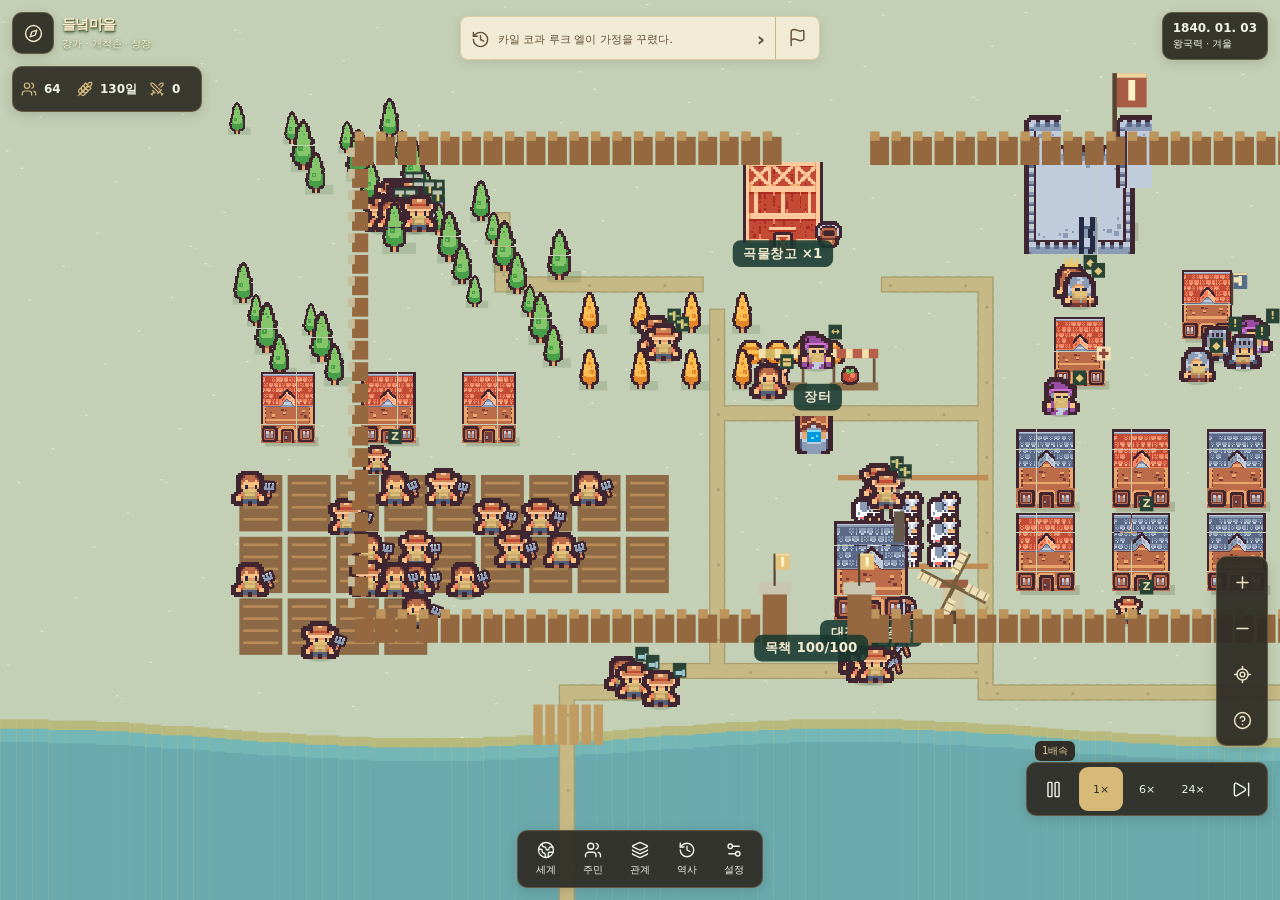
==== index.html @ 64e22f27 "Show settlement and resident summaries with expandable detailed stats Surface rulers, standing troop" ====
<!doctype html>
<html lang="ko">
<head>
<meta charset="utf-8"><meta name="viewport" content="width=device-width,initial-scale=1,viewport-fit=cover"><meta name="theme-color" content="#151f19">
<title>살아있는 왕국 — Living World</title>
<style>
:root{color-scheme:dark;font-family:system-ui,-apple-system,'Malgun Gothic',sans-serif;background:#101813;color:#f2e7ce}
*{box-sizing:border-box}html,body{margin:0;width:100%;height:100%;overflow:hidden}button{font:inherit;cursor:pointer}button:focus-visible{outline:2px solid #e2c178}
#app{max-width:1440px;margin:auto;display:flex;flex-direction:column;height:100vh;height:100dvh;min-height:390px;background:#19261d}
header{flex:0 0 56px;display:flex;align-items:center;justify-content:space-between;gap:10px;padding:7px 14px;background:#17251e;border-bottom:1px solid #465443}header h1{font-size:18px;letter-spacing:-.5px;margin:0;font-weight:900}header small{font-size:10px;color:#b5be9a;display:block;margin-top:2px}.time{font-size:12px;color:#ecdda5;text-align:right;font-weight:800;white-space:nowrap}.time small{color:#b7c4a5}
.kpis{flex:0 0 65px;display:grid;grid-template-columns:repeat(6,1fr);gap:1px;background:#405044;border-bottom:1px solid #475943}.kpi{min-width:0;background:#22342a;display:flex;flex-direction:column;align-items:center;justify-content:center;gap:4px}.kpi label{font-size:10px;color:#b9c9ad;white-space:nowrap}.kpi b{font-size:15px;color:#f4e7bd;white-space:nowrap}.danger{color:#ffad96!important}.good{color:#bfe4aa!important}
main{display:grid;grid-template-columns:minmax(0,1fr) 340px;min-height:0;flex:1}.world{position:relative;min-height:0;background:#536848;overflow:hidden}canvas{width:100%;height:100%;image-rendering:pixelated;display:block;touch-action:manipulation}.scene-head{position:absolute;top:10px;left:10px;display:flex;flex-wrap:wrap;gap:6px;pointer-events:none}.scene-head span{display:inline-block;font-size:11px;background:#162119de;padding:6px 9px;border-radius:6px;border:1px solid #899c7a88}.legend{position:absolute;bottom:9px;left:10px;right:10px;display:flex;gap:5px;flex-wrap:wrap;pointer-events:none}.legend span{font-size:10px;padding:4px 7px;border:1px solid #6f8a68;background:#1c2d22e8;border-radius:5px}
.side{display:flex;flex-direction:column;min-height:0;background:#1b2b22;border-left:1px solid #50624d}.tabs{display:grid;grid-template-columns:repeat(6,1fr);gap:5px;padding:9px;border-bottom:1px solid #405743}.tabs button{min-width:0;background:#293d30;color:#c6d5ba;border:1px solid #49624b;border-radius:7px;padding:8px 4px;font-size:12px;font-weight:750}#familiesPanel .family-list{flex:1;min-height:0;overflow-y:auto;display:flex;flex-direction:column;gap:6px}.family-card{width:100%;background:#263b2d;border:1px solid #526b4e;border-radius:8px;padding:9px;color:#e7e5cb;text-align:left;display:flex;flex-direction:column;gap:4px}.family-card strong{font-size:12px;color:#f2d995}.family-card small{font-size:10px;color:#b7cbb3;line-height:1.45}.family-card .family-numbers{color:#d1e0c9;font-size:11px}.family-card:focus-visible{outline:2px solid #dec085}.tabs button.active{color:#1b291e;background:#e0c18a;border-color:#e0c18a}.panel{min-height:0;flex:1;display:flex;flex-direction:column;padding:10px;gap:7px;overflow:hidden}.panel[hidden]{display:none}.panel h2{margin:0;font-size:14px;color:#e9d4a1}#ecoPanel{overflow-y:auto}#ecoPanel .facilities{overflow-y:visible;flex:0 0 auto}#ecoPanel .summary{flex:0 0 auto}#ecoPanel .helptext{flex:0 0 auto}.summary{padding:9px;border:1px solid #465e49;background:#25382c;border-radius:8px;font-size:12px;line-height:1.5;color:#dae1ce}.rows{flex:1;min-height:0;overflow:hidden;display:flex;flex-direction:column;gap:4px}.personrow{border:1px solid #425744;border-radius:6px;display:flex;justify-content:space-between;align-items:center;gap:7px;background:#23372b;color:#e8e4cf;text-align:left;padding:7px 8px;min-height:37px}.personrow.active{background:#425540;border-color:#dec085}.personrow .person-name{font-weight:850;font-size:12px}.personrow small{font-size:10px;color:#b6c5ac}.personrow .status{font-size:10px;max-width:100px;text-align:right;color:#d2be90}.pager{display:flex;align-items:center;justify-content:space-between;gap:7px}.pager button{border:1px solid #668168;background:#324738;color:#ede4cd;border-radius:6px;padding:5px 10px;font-size:11px}.pager span{font-size:11px;color:#bbc8b4}.profile{border:1px solid #65725c;border-radius:8px;padding:10px;background:#2a3b30;flex:0 0 auto}.profile{max-height:52vh;overflow-y:auto}.profile strong{font-size:14px}.need-village-stats{font-size:10px!important;line-height:1.5}.needs-details{margin-top:8px;border-top:1px solid #4d664e;padding-top:7px}.needs-details summary{cursor:pointer;color:#f1d392;font-size:11px;font-weight:750}.needs-line{display:flex;align-items:center;gap:7px;font-size:10px;margin-top:4px}.needs-name{width:75px;flex:none}.needs-bar{flex:1;min-width:24px;height:6px;background:#26362c;border-radius:6px;overflow:hidden}.needs-bar i{display:block;height:100%;background:#caa76e}.needs-number{width:34px;text-align:right}.needs-meta{font-size:10px;color:#bdcdbb;line-height:1.65;margin-top:5px}.mind-details{margin-top:8px;border-top:1px solid #4d664e;padding-top:6px;font-size:11px;color:#dfdcc7}.mind-details summary{cursor:pointer;font-weight:750;color:#f1d392}.mind-details .mind-reason,.mind-details .mind-traits{font-size:10px;line-height:1.6;margin-top:5px;color:#c0d1bd}.profile small{display:block;margin-top:5px;color:#c2c6b0;font-size:11px;line-height:1.4}.profile .meter{height:6px;background:#122016;overflow:hidden;border-radius:6px;margin:6px 0}.profile .meter i{height:100%;display:block;background:#8bc18b}.events{min-height:0;overflow:hidden;flex:1;display:flex;flex-direction:column;gap:5px}.event{border-left:3px solid #acbb8f;padding:7px 8px;background:#26372a;border-radius:4px;font-size:11px;line-height:1.4}.event b{color:#dfca98;font-size:10px;display:block;margin-bottom:2px}.event.emergency{border-color:#db7a66}.event.success{border-color:#8db6a1}.facilities{display:grid;grid-template-columns:1fr 1fr;gap:7px}.facility{border:1px solid #405847;padding:8px;border-radius:7px;background:#273d30}.facility b{font-size:13px;color:#edddb6}.facility small{display:block;font-size:10px;color:#bbcab8;margin-top:4px}.helptext{font-size:11px;color:#b7c7b4;line-height:1.45}
footer{flex:0 0 56px;border-top:1px solid #405a46;background:#16251c;display:flex;align-items:center;gap:7px;padding:7px 12px}.ctl{border:1px solid #596f57;border-radius:7px;background:#2b4333;color:#ede9d3;font-size:11px;font-weight:750;padding:9px 12px;white-space:nowrap}.ctl.active{background:#d9ba7e;color:#1a271b}.grow{flex:1}footer .foot-note{font-size:10px;color:#abbfa7;white-space:nowrap}
@media(max-width:760px){header{flex-basis:50px;padding:6px 10px}header h1{font-size:15px}.time{font-size:11px}.kpis{flex-basis:59px}.kpi label{font-size:9px}.kpi b{font-size:12px}main{grid-template-columns:1fr;grid-template-rows:minmax(0,48%) minmax(0,52%)}.side{border-left:0;border-top:1px solid #50624d}.tabs{padding:5px 7px}.tabs button{padding:6px 3px;font-size:11px}.panel{padding:7px;gap:5px}.panel h2{font-size:12px}.rows{gap:3px}.personrow{padding:5px 7px;min-height:30px}.profile{padding:7px}.profile small{margin-top:2px}.summary{padding:7px;font-size:11px}.scene-head{top:5px;left:5px;gap:3px}.scene-head span{font-size:9px;padding:4px 5px}.legend{bottom:4px;left:5px;gap:3px}.legend span{font-size:9px;padding:3px 5px}footer{flex-basis:49px;padding:5px 7px;gap:4px}.ctl{font-size:10px;padding:7px 8px}.foot-note{display:none}}
@media(max-width:370px){.kpis{grid-template-columns:repeat(3,1fr);flex-basis:72px}.kpi{gap:1px}.kpi label{font-size:9px}.kpi b{font-size:12px}footer .ctl{padding:6px 5px}}

/* Compact observation prototype: simulation and save format stay unchanged. */
:root{--gold:#e9c98a;--muted:#b5c6b5}
header h1{font-size:19px}header small{font-size:11px}
.kpis{grid-template-columns:repeat(4,1fr);flex-basis:66px}
.kpi:nth-child(2),.kpi:nth-child(4){display:none}
.kpi b{font-size:19px}.kpi label{font-size:11px}
main{grid-template-columns:minmax(0,1fr) 360px}
.side{background:#17271e}.tabs{gap:4px;padding:8px}
.tabs button{font-size:11px;padding:9px 2px}
#peoplePanel{display:grid;grid-template-rows:auto minmax(0,1fr) auto;gap:9px}
#peoplePanel[hidden]{display:none}
#leaderSummary{font-size:11px;padding:8px;border:0;background:transparent;color:var(--muted)}
#needVillageStats{display:none}
#profile{grid-row:2;align-self:start;margin:0;max-height:100%;min-height:0;overflow-y:auto;padding:16px;background:#283e30;border-color:#7c8860}
#peoplePanel .roster{grid-row:3;min-height:0}
.roster summary{cursor:pointer;color:var(--muted);font-size:11px;padding:8px 2px}
.roster[open] .rows{max-height:145px;overflow-y:auto;gap:4px}
.roster .pager{margin-top:7px}
.card-heading{display:flex;align-items:center;gap:10px;margin-bottom:12px}
.portrait{width:42px;height:48px;background:#17271e;border:1px solid #52694b;flex:none;image-rendering:pixelated}
.card-heading strong{display:block;font-size:19px}
.card-heading small{font-size:11px;color:var(--muted);margin-top:3px}
.card-meters{display:grid;grid-template-columns:1fr 1fr;gap:12px;margin-bottom:13px}
.card-meters label{font-size:11px;display:flex;justify-content:space-between;color:var(--muted)}
.card-meters b{color:#f2e7ce}.card-meters .meter{margin:6px 0 0}
.card-facts{display:grid;grid-template-columns:1fr 1fr;gap:10px 14px;margin:0 0 13px}
.card-facts div{min-width:0}.card-facts dt{font-size:10px;color:var(--muted);margin-bottom:3px}
.card-facts dd{margin:0;font-size:12px;line-height:1.45;overflow-wrap:anywhere}
.action-card{padding:11px;background:#182c20;border-left:3px solid var(--gold);border-radius:4px}
.action-card b{display:block;color:var(--gold);font-size:13px}
.action-card p{margin:6px 0 0;color:#c0d0ba;font-size:11px;line-height:1.5}
.recent-action{font-size:10px;color:var(--muted);line-height:1.6;margin:10px 0}
.profile-more{border-top:1px solid #4c634b;padding-top:10px}
.profile-more>summary{font-size:11px;color:var(--gold);cursor:pointer}
.profile-more .summary{margin-top:8px;font-size:10px}
.scene-head{right:10px}.scene-head #fieldInfo{display:none}
.scene-head span{border-radius:4px}
.legend{display:none}
.recent-events{position:absolute;left:12px;bottom:12px;width:min(320px,calc(100% - 24px));pointer-events:none}
.recent-events button{pointer-events:auto;border:0;background:#16291eee;color:#d7d9bc;font-size:10px;padding:7px 9px;border-radius:4px;cursor:pointer}
.recent-events ol{list-style:none;margin:5px 0 0;padding:0;display:grid;gap:3px}
.recent-events li{background:#16291edb;border-left:2px solid #81946a;padding:6px 9px;color:#d7dec9;font-size:10px;white-space:nowrap;overflow:hidden;text-overflow:ellipsis}
.recent-events li.emergency{border-color:#ed9c7a}.recent-events li.success{border-color:#b7d68f}
.recent-events time{color:#b8c59f;margin-right:6px}
footer .ctl{font-size:11px}footer{flex-basis:54px}
@media(max-width:760px){
 header h1{font-size:16px}header small{font-size:9px}
 .kpis{flex-basis:56px}.kpi b{font-size:16px}.kpi label{font-size:10px}
 main{grid-template-columns:1fr;grid-template-rows:minmax(160px,1fr) minmax(275px,auto)}
 .side{max-height:47dvh}.tabs{padding:5px 7px}.tabs button{padding:7px 2px;font-size:10px}
 #peoplePanel{padding:8px 12px;display:flex;gap:0}
 #peoplePanel[hidden]{display:none}
 #leaderSummary{display:none}
 #profile{padding:10px 12px;flex:1;align-self:stretch;order:0}
 .card-heading{margin-bottom:8px;gap:8px}.card-heading strong{font-size:16px}
 .portrait{width:30px;height:34px}.card-heading small{font-size:10px}
 .card-meters{margin-bottom:9px;gap:10px}
 .card-facts{gap:5px 12px;margin-bottom:8px}.card-facts dt{display:inline;margin-right:6px}
 .card-facts dd{display:inline;font-size:11px}.card-facts dt{font-size:10px}
 .action-card{padding:7px 9px}.action-card b{font-size:12px}
 .action-card p{margin-top:3px;font-size:10px}
 .recent-action{margin:6px 0;font-size:9px}
 .profile-more{padding-top:7px}
 .roster{order:1}.roster summary{padding:5px 2px;font-size:10px}
 .roster[open]{max-height:115px;overflow-y:auto;flex:none}
 .recent-events{left:7px;bottom:7px;width:min(260px,calc(100% - 14px))}
 .recent-events li{padding:4px 6px;font-size:9px}
 .recent-events button{padding:5px 7px;font-size:9px}
 footer{flex-basis:47px}footer .ctl{font-size:10px;padding:7px 8px}
}
@media(max-height:650px) and (max-width:760px){
 main{grid-template-rows:minmax(100px,1fr) 285px}
 .side{max-height:none}#peoplePanel{padding:4px 7px}#profile{padding:6px 9px}.card-facts{gap:3px 10px}.card-heading{margin-bottom:5px}
 .portrait{display:none}.card-heading{display:block}.card-heading strong,.card-heading small{display:inline;margin-right:7px}
 .card-meters{margin-bottom:6px}.card-meters .meter{margin-top:3px}.card-facts{margin-bottom:5px}
 .action-card p{white-space:nowrap;overflow:hidden;text-overflow:ellipsis}
 .recent-action{display:none}
}


/* Illustrated village and collectible resident cards. */
:root{background:#161d20;color:#eee4cd}
#app{max-width:1600px;background:#192428}
header{background:#182326;border-color:#3f4d49}header h1{color:#f2dbab}
.kpis{background:#46544c}.kpi{background:#25322e}
.world{background:radial-gradient(ellipse,#718454,#3c5941)}.world canvas{object-fit:contain}
main{position:relative;grid-template-columns:minmax(0,1fr) 350px}
.side{background:radial-gradient(ellipse at 50% 35%,#34403c,#172326 80%);border-color:#505846}
.tabs{background:#1b292b;border-color:#454c40}.tabs button{background:#263739;border-color:#4b5953}
#peoplePanel{padding:12px 15px;display:flex;align-items:stretch;gap:8px}
#leaderSummary{padding:0;text-align:center;font-size:10px}
#profile{padding:0;border:0;border-radius:0;background:none;flex:0 1 auto;align-self:stretch;max-height:none;overflow-y:auto}
#leaderSummary{order:-1}#profile{order:0}.roster{order:1}
.character-card{position:relative;width:100%;max-width:300px;margin:0 auto;padding:8px;border:3px solid #c4a366;border-radius:16px;background:linear-gradient(135deg,#e9ce8b,#8a642f 25%,#e7c986 49%,#785629 78%,#d5b67a);box-shadow:0 10px 25px #0008,inset 0 0 0 1px #f7e4a6;color:#3b2d20}
.character-card:before,.character-card:after{content:'◆';position:absolute;z-index:2;top:8px;color:#f6d694;font-size:13px;text-shadow:0 1px #463318}
.character-card:before{left:10px}.character-card:after{right:10px}
.card-top{height:30px;background:#253b37;border:1px solid #514d31;border-radius:6px 6px 0 0;display:flex;align-items:center;justify-content:center;gap:7px;color:#e7d09b;font-size:10px;letter-spacing:1px}
.clan-emblem{width:17px;height:20px;background:var(--clan-color,#757a4c);clip-path:polygon(0 0,100% 0,100% 65%,50% 100%,0 65%);border-top:2px solid #edd9a1;display:inline-flex;align-items:center;justify-content:center;font-size:11px;color:#fff0ba}
.portrait-stage{position:relative;border:2px solid #483b29;border-top:0;background:#52684d;overflow:hidden;height:182px}
.portrait-stage .portrait{display:block!important;border:0;margin:0;width:100%;height:100%;image-rendering:pixelated;image-rendering:crisp-edges;background:transparent}
.card-number{position:absolute;top:6px;right:7px;font-size:9px;color:#e9d7ac;background:#192b27c9;padding:3px 5px;border:1px solid #b09c6c}
.card-heading{position:relative;display:block;text-align:center;margin:-1px 0 0;padding:9px 4px 7px;background:linear-gradient(#f0dfad,#cfb777);border:1px solid #68502c;border-top:2px solid #d8bd80}
.card-heading strong{display:block;font-family:Georgia,'Malgun Gothic',serif;font-size:23px;color:#342b20;letter-spacing:1px;text-shadow:0 1px #fff6d3}
.card-heading small{display:block;font-size:10px;color:#665238;margin-top:2px}
.card-body{padding:9px 10px 7px;background:#eadbb4;background-image:repeating-linear-gradient(0deg,transparent,transparent 3px,#92784d08 3px,#92784d08 4px);border:1px solid #76603a;border-top:0}
.trait-tags{display:flex;justify-content:center;gap:5px;margin-bottom:8px}
.trait-tags span{font-size:10px;padding:3px 10px;border:1px solid #9a8052;border-radius:3px;background:#d9c58f;color:#5f4a2d}
.card-meters{margin:0;gap:10px}.card-meters label{color:#665238;font-size:10px}.card-meters b{color:#382d21;font-size:11px}
.card-meters .meter{height:5px;background:#b5a67e;margin-top:4px;border-radius:0}
.card-meters .meter i{background:#7b914e}.card-meters>div:nth-child(2) .meter i{background:#b28b46}
.card-stats{display:grid;grid-template-columns:1fr 1fr;margin-top:8px;padding-top:7px;border-top:1px solid #b7a174;font-size:10px;gap:6px;color:#6b5337}
.card-stats b{color:#382c1c;font-size:14px;margin-left:4px}.card-stats span+span{border-left:1px solid #b7a174;padding-left:8px}
.card-goal{font-size:10px;color:#665238;text-align:center;margin:8px 0 1px}
.action-card{margin:0;background:#304039;border:1px solid #655535;border-top:0;border-radius:0 0 6px 6px;padding:9px 7px;text-align:center}
.action-card b{font-size:11px;color:#f1dba1;font-weight:600}.action-card p{display:none}
.profile-more{max-width:300px;margin:9px auto 0;text-align:left;border:0;padding:0}
.profile-more>summary{text-align:center;font-size:10px;color:#cdbb91;padding:5px}
.profile-more[open]{padding:10px;background:#23362e;border:1px solid #586349;border-radius:6px}
.roster{max-width:300px;width:100%;margin:0 auto}
.roster>summary{text-align:center;font-size:10px;color:#cdbb91;border:1px solid #596048;border-radius:5px;background:#273831;padding:7px}
.roster[open] .rows{max-height:130px;overflow-y:auto;margin-top:6px}
.scene-head{top:12px;left:12px}.scene-head span{background:#24362de8;border:1px solid #a3b07d66;color:#f6e7b7;box-shadow:0 2px 0 #172a2777}
.recent-events li{background:#1c302be8}.recent-events button{background:#1b302be8}
.card-close,.card-open{display:none}
@media(min-width:761px) and (max-height:760px){
 .portrait-stage{height:130px}.card-heading{padding:5px}.card-heading strong{font-size:20px}
 .card-top{height:24px}.card-body{padding:6px 9px}.trait-tags{margin-bottom:5px}
 .card-goal{margin-top:5px}.action-card{padding:7px}
 #leaderSummary{display:none}#peoplePanel{padding:8px 15px;gap:5px}
}
@media(max-width:760px){
 main{display:block;position:relative}.world{height:100%}
 .side{position:absolute;top:0;right:0;bottom:0;width:100%;max-height:none;border:0;background:#101d20b8;backdrop-filter:blur(3px);z-index:4;display:none;padding:0 14px 6px}
 #app.card-opened .side{display:flex}
 .tabs{flex:none;max-width:330px;width:100%;align-self:center;padding:5px 0 7px;background:none;border:0;gap:3px}
 .tabs button{font-size:9px;padding:7px 1px}
 #peoplePanel{padding:0;gap:5px;overflow-y:auto;flex:1}
 #profile{flex:none;overflow:visible;padding:0;align-self:stretch}
 .character-card{max-width:270px;border-radius:14px;padding:7px}
 .portrait-stage{height:145px}
 .card-top{height:25px}
 .card-heading{padding:6px 4px}.card-heading strong{font-size:21px}.card-heading small{font-size:10px}
 .card-body{padding:7px 9px}.trait-tags{margin-bottom:6px}.trait-tags span{font-size:9px;padding:2px 8px}
 .card-meters{margin:0}.card-meters label{font-size:10px}
 .card-stats{margin-top:6px;padding-top:6px}.card-goal{margin-top:6px}
 .action-card{padding:8px 5px}.action-card b{font-size:11px}
 .card-close{display:block;flex:none;width:max-content;align-self:center;background:#172b2b;border:1px solid #a68d58;color:#ead5a5;padding:7px 20px;border-radius:20px;font-size:11px;margin:6px 0}
 .card-open{display:block;position:absolute;top:12px;right:10px;z-index:2;border:1px solid #c5ac70;color:#f1dfb4;background:#213a31;padding:8px 10px;border-radius:5px;font-size:11px;box-shadow:0 2px 0 #15241d}
 .roster{max-width:270px}.roster>summary{padding:6px}.roster[open]{max-height:none;overflow:visible}
 .profile-more{max-width:270px;margin-top:5px}.profile-more>summary{padding:3px}
 .side .panel:not(#peoplePanel){background:#1c3029;border:1px solid #637052;border-radius:8px;padding:10px;overflow-y:auto}
 .scene-head{max-width:65%;top:12px;left:8px}
 .recent-events{bottom:10px;width:calc(100% - 16px);max-width:330px}
}
@media(max-width:760px) and (max-height:720px){
 .portrait-stage{height:80px}.card-heading strong{font-size:18px}.card-top{height:21px}
 .character-card{max-width:240px;padding:5px;border-width:2px}
 .card-heading{padding:4px}.card-body{padding:5px 8px}
 .card-goal{margin-top:5px}.trait-tags{margin-bottom:4px}
 .action-card{padding:6px}.profile-more{margin-top:2px}
 .card-close{padding:5px 18px;margin:4px 0}
}

@media(max-width:760px) and (max-height:620px){.side{position:fixed;top:0;bottom:47px}.portrait-stage{height:73px}.card-body{padding:4px 8px}.card-goal{margin-top:4px}}
.action-card .motion-activity{display:block;color:#c9cfb1;font-size:10px;line-height:1.4;margin-top:4px}.action-card b{font-size:10px}

#speedMenu{display:none}
#skipProgress{position:absolute;bottom:12px;left:12px;z-index:6;padding:10px 14px;max-width:calc(100% - 24px);background:#172b28f5;color:#efdcaa;border:1px solid #bd9e62;border-radius:7px;box-shadow:0 3px 15px #0006;font-size:11px}
#skipProgress[hidden]{display:none}
#skipProgress progress{display:block;width:100%;height:5px;margin-top:7px;accent-color:#d8b66d}
#skipProgress progress[hidden]{display:none}
.ctl:disabled{opacity:.5;cursor:wait}
@media(max-width:760px){footer [data-speed]{display:none}#speedMenu{display:block}footer .ctl{padding:7px 6px;font-size:10px}#skip{font-size:10px}#skipPeriod{max-width:65px}}

.tabs{grid-template-columns:repeat(7,1fr)}.tabs button{font-size:10px}
.map-control{position:absolute;top:48px;left:10px;z-index:3;border:1px solid #c5ac70;background:#213a31;color:#efdfb7;padding:7px 10px;border-radius:5px;font-size:11px}
#app[data-view='region'] .map-control{top:10px}#app[data-view='region'] .scene-head{display:none}#app[data-view='region'] canvas{touch-action:none}
#worldCamera{position:absolute;right:10px;bottom:12px;z-index:3;display:flex;gap:4px}#worldCamera[hidden]{display:none}
#worldCamera button,.region-actions button{border:1px solid #7f8861;background:#263e34;color:#f0deb0;border-radius:5px;padding:7px 9px;font-size:11px}
#regionPanel{overflow-y:auto;gap:7px}#developmentSummary strong{display:block;color:#ead399;font-size:13px}#developmentSummary small{display:block;font-size:10px;line-height:1.5;margin-top:4px}#developmentSummary progress{width:100%;height:5px;accent-color:#cfb471}
#worldSummary{font-size:10px;color:#c7d1b4}#regionVillageList{display:grid;grid-template-columns:1fr 1fr;gap:5px}
.neighbor{min-width:0;border:1px solid #526e54;background:#293e31;color:#e3d8b5;border-radius:6px;text-align:left;padding:7px}.neighbor b{font-size:12px}.neighbor small{display:block;font-size:10px;margin-top:3px}.neighbor.active{border-color:#e4c582;background:#48513a}
#regionDetail strong{font-size:12px;color:#ead199}#regionDetail p{font-size:11px;margin:6px 0}#regionDetail small{display:block;font-size:10px;line-height:1.6;color:#bfcdb5}
.region-actions{display:flex;gap:5px;margin-top:9px}.region-actions button{flex:1}#regionMessage{font-size:10px;color:#ead3a1;line-height:1.5}#regionMilitary{font-size:10px;line-height:1.5}
@media(max-width:760px){.tabs button{font-size:9px}.map-control{top:43px;font-size:10px}#worldCamera button{font-size:10px;padding:6px 8px}.neighbor{padding:5px}.neighbor b{font-size:11px}#regionPanel{gap:5px}}
@media(max-width:760px) and (max-height:720px){#regionVillageList{grid-template-columns:repeat(4,1fr)}.neighbor{padding:4px}.neighbor b{font-size:10px}.neighbor small{font-size:8px}#regionDetail{padding:6px}#regionDetail p{margin:3px 0;font-size:10px}.region-actions{margin-top:5px}.region-actions button{padding:5px}#developmentSummary{padding:6px}#developmentSummary strong{font-size:11px}#developmentSummary small{font-size:9px}#regionMilitary{font-size:9px}}

#worldStory{border:0;border-left:2px solid #b9a36e;background:#273b30;color:#d9d8b8;text-align:left;font:inherit;font-size:10px;line-height:1.5;padding:5px 7px;display:-webkit-box;-webkit-line-clamp:2;-webkit-box-orient:vertical;overflow:hidden;flex-shrink:0}
.world-history{max-height:160px;overflow-y:auto;flex-shrink:0;background:#23352b;padding:7px;border:1px solid #57664b;border-radius:5px;font-size:10px;line-height:1.5}.world-history[hidden]{display:none}.world-history p{margin:6px 0;padding-bottom:5px;border-bottom:1px solid #40563d}

.portrait-stage{width:100%;height:182px!important;aspect-ratio:auto;max-height:210px;box-sizing:border-box}.portrait-stage .portrait{position:absolute;inset:0;width:100%!important;height:100%!important;object-fit:contain!important;aspect-ratio:auto}
#app[data-view='village'] #regionVillageList,#app[data-view='village'] #regionPager,#app[data-view='village'] #developmentSummary,#app[data-view='village'] #worldSummary,#app[data-view='village'] #worldStory,#app[data-view='village'] #regionMilitary{display:none}
.settlement-card{border:2px solid #a68b52;border-radius:12px;background:#263c35;padding:14px;box-shadow:inset 0 0 0 3px #314b40}.settlement-card h3{margin:0 0 6px;color:#f1d99b}.settlement-metrics{display:grid;grid-template-columns:repeat(2,minmax(0,1fr));gap:7px;margin:12px 0}.settlement-metrics div{background:#1b302b;padding:8px;border-radius:6px}.settlement-metrics b,.settlement-metrics small{display:block}.settlement-history{border-left:2px solid #b29a65;padding-left:10px}.settlement-history p{font-size:12px;line-height:1.5}.war-alert{color:#ffba9e!important;font-weight:bold}#regionDetail button{padding:9px 12px;margin-top:8px}#worldMapControl{max-width:62%;white-space:nowrap;overflow:hidden;text-overflow:ellipsis}
@media(max-height:700px){.portrait-stage{max-height:125px}.character-card{max-width:270px}.card-body{padding:5px 8px}}
/* Map-first game surface. Legacy simulation panels remain available as optional overlays. */
:root{--surface:#172b2d;--edge:#ffffff22;--ink:#eef3e9;--accent:#e4c591;--cyan:#9fddd1;font-family:system-ui,-apple-system,'Malgun Gothic',sans-serif}
html,body{background:#739b66}#app{max-width:none;min-height:0;background:#739b66}#app>header,#app>.kpis,#app>footer,.scene-head,.recent-events,.legend,#worldMapControl,#worldCamera,#showCard{display:none!important}
#app>main{display:block;position:absolute;inset:0;width:100%;height:100%;min-height:0}.world{position:absolute;inset:0;background:#80b16a}.world #world{width:100%;height:100%;object-fit:cover;touch-action:none;cursor:grab}.world #world:active{cursor:grabbing}
#app .side{display:none!important;position:absolute;z-index:20;right:20px;top:90px;bottom:95px;width:340px;max-height:none;border:1px solid var(--edge);border-radius:18px;box-shadow:0 18px 60px #10262255;background:#1a3032f5;overflow:hidden}#app.detail-open .side{display:flex!important}.card-close{display:block!important;border:0;background:transparent;color:#d8e7dc;padding:12px}.tabs{padding:6px;background:transparent}.tabs button{border:0;background:transparent;font-size:10px}.panel{overflow-y:auto}
#mapHud{position:absolute;inset:0;pointer-events:none;z-index:5;color:var(--ink)}#mapHud button,#mapHud select,#mapHud canvas{pointer-events:auto}#mapHud svg{width:19px;height:19px;fill:none;stroke:currentColor;stroke-width:1.8;stroke-linecap:round;stroke-linejoin:round;flex:none}#mapHud button{font:inherit;color:inherit;border:0;cursor:pointer}#mapHud button:focus-visible{outline:2px solid var(--accent);outline-offset:3px}.hud-glass{background:#142b2deb;border:1px solid #ffffff24;box-shadow:0 5px 24px #14302c26;backdrop-filter:blur(18px)}
.map-brand{position:absolute;top:22px;left:24px;display:flex;align-items:center;gap:12px}.map-brand .brand-mark{width:44px;height:44px;background:#142b2df0;border:1px solid #ffffff30;border-radius:15px;display:grid;place-items:center;color:#eed7a5}.map-brand .brand-mark svg{width:25px;height:25px}.map-brand strong{display:block;font-size:16px;letter-spacing:-.6px;color:#fff9e8;text-shadow:0 2px 4px #28452b}.map-brand small{display:block;font-size:10px;color:#eff5e0;letter-spacing:2px;margin-top:3px;text-shadow:0 1px 4px #28452b}.map-resources{position:absolute;top:22px;left:50%;transform:translateX(-50%);display:flex;align-items:center;gap:22px;border-radius:15px;padding:12px 18px}.map-resources span{display:flex;align-items:center;gap:7px;font-size:13px;font-weight:700}.map-resources svg{color:#d9c7a0;width:16px!important;height:16px!important}.map-calendar{position:absolute;top:22px;right:24px;border-radius:15px;display:flex;align-items:center;gap:12px;padding:10px 14px}.map-calendar strong{font-size:12px;display:block}.map-calendar small{font-size:10px;color:#adccc1;display:block;margin-top:2px}.season-orb{width:29px;height:29px;border-radius:50%;background:#ecce91;box-shadow:0 0 0 6px #e5c89b12;color:#775e36;display:grid;place-items:center}
.map-dock{position:absolute;left:50%;bottom:24px;transform:translateX(-50%);display:flex;gap:6px;padding:7px;border-radius:20px}.map-dock button{position:relative;width:51px;height:49px;border-radius:13px;display:flex;flex-direction:column;gap:4px;align-items:center;justify-content:center;background:transparent;color:#bdd2c7!important;font-size:9px!important}.map-dock button.active{background:#f0d9ab!important;color:#28413a!important}.map-dock button:hover{background:#ffffff12}.map-dock svg{width:20px!important;height:20px!important}
.map-clock{position:absolute;right:24px;bottom:24px;display:flex;align-items:center;gap:2px;border-radius:17px;padding:7px}.map-clock button{width:36px;height:40px;display:grid;place-items:center;background:transparent;border-radius:11px;font-size:11px!important}.map-clock button.active{background:#ffffff15;color:#f0d9ab!important}.map-clock .clock-pause{background:#ecd4a0;color:#253e37!important;margin-right:5px}.map-clock .clock-skip{border-left:1px solid #ffffff20;border-radius:0;margin-left:5px;padding-left:7px;width:40px}.map-zoom{position:absolute;right:24px;bottom:108px;display:grid;border-radius:14px;overflow:hidden}.map-zoom button{width:38px;height:38px;background:transparent;display:grid;place-items:center}.map-zoom button+button{border-top:1px solid #ffffff15!important}
.map-minimap{position:absolute;left:24px;bottom:24px;padding:5px;border-radius:17px;overflow:hidden;width:174px}.map-minimap canvas{width:162px;height:98px;border-radius:11px;cursor:pointer;image-rendering:pixelated}.minimap-label{position:absolute;left:14px;bottom:12px;font-size:9px;letter-spacing:1px;color:#eef2dc;text-shadow:0 1px 3px #142b2d;pointer-events:none}.minimap-orient{position:absolute;right:13px;top:10px;font-size:9px;color:#eff1d1;pointer-events:none}.map-caption{position:absolute;bottom:143px;left:26px;font-size:10px;color:#fff8e1;text-shadow:0 1px 5px #1c4227}.map-tip{position:absolute;bottom:110px;left:50%;transform:translateX(-50%);font-size:11px;padding:8px 13px;border-radius:30px;color:#deead9;white-space:nowrap;transition:opacity .4s}.map-toast{position:absolute;top:90px;left:50%;transform:translateX(-50%);max-width:min(460px,85vw);background:#173534f0;border:1px solid #b0cbb133;padding:10px 16px;border-radius:12px;font-size:12px;text-align:center;box-shadow:0 8px 25px #153e3340}.map-toast[hidden]{display:none}
#mapPins{position:absolute;inset:0;pointer-events:none;overflow:hidden}#mapPins button{position:absolute;transform:translate(-50%,-100%);background:#1a3432db;color:#f3eed5;border:1px solid #ffffff30;border-radius:9px;min-width:34px;min-height:30px;display:flex;align-items:center;gap:6px;padding:6px 9px;font-size:10px;white-space:nowrap;box-shadow:0 3px 8px #24452830}#mapPins button:after{content:'';position:absolute;left:calc(50% - 3px);bottom:-4px;width:6px;height:6px;transform:rotate(45deg);background:#1a3432}#mapPins button svg{width:14px;height:14px;color:#e7ce97}#mapPins button:hover,#mapPins button.selected{border-color:#e9d398;background:#24453b}#mapPins .pin-local{border-radius:50%;width:30px;height:30px;min-width:30px;padding:7px;opacity:.8}#mapPins .pin-local:after{display:none}
#mapInspect{position:absolute;width:290px;max-width:calc(100vw - 28px);border-radius:19px;pointer-events:auto;overflow:hidden;box-shadow:0 16px 60px #112e3860;background:#172f30f5;border:1px solid #dce8cb35;color:#e7efdf;backdrop-filter:blur(20px);z-index:10}#mapInspect[hidden]{display:none}.inspect-top{display:flex;align-items:center;gap:10px;padding:16px 16px 11px}.inspect-icon{width:40px;height:40px;border-radius:12px;background:#e9d3a217;color:#e8cd9a;display:grid;place-items:center}.inspect-title{flex:1;min-width:0}.inspect-title strong{font-size:15px;display:block}.inspect-title small{font-size:10px;display:block;color:#aac4b8;margin-top:4px}.inspect-close{background:transparent;color:#9eb7ac!important;width:24px;height:28px;display:grid;place-items:center}.inspect-close svg{width:15px!important}.inspect-stats{display:grid;grid-template-columns:repeat(3,1fr);gap:1px;background:#ffffff10;border-top:1px solid #ffffff10;border-bottom:1px solid #ffffff10}.inspect-stats div{padding:12px 5px;text-align:center;background:#193435}.inspect-stats b{display:block;font-size:16px;color:#f5e3b7}.inspect-stats small{display:block;color:#a6c3b4;font-size:9px;margin-top:3px}.inspect-line{padding:11px 16px;font-size:11px;line-height:1.6;color:#ccdbc9;margin:0}.inspect-actions{display:flex;gap:6px;padding:0 12px 12px}.inspect-actions button{flex:1;background:#294641;border:1px solid #ffffff18!important;padding:9px 5px;border-radius:10px;display:flex;align-items:center;justify-content:center;gap:6px;font-size:11px!important}.inspect-actions button.primary{background:#e5cf9f;color:#203e34!important}.inspect-actions button:disabled{opacity:.4}.inspect-actions svg{width:15px!important;height:15px!important}.inspect-portrait{width:64px!important;height:48px!important;object-fit:contain;border-radius:8px;flex:none}.inspect-history{padding:0 16px 13px;max-height:180px;overflow:auto}.inspect-history p{font-size:11px;line-height:1.6;padding:8px 0;margin:0;border-top:1px solid #ffffff12}.inspect-choices{display:grid;grid-template-columns:repeat(2,1fr);gap:6px;padding:0 12px 12px}.inspect-choices button{padding:10px;border:1px solid #ffffff20!important;border-radius:9px;background:#294641;font-size:11px!important}.inspect-settings{padding:0 16px 15px;display:flex;gap:8px;align-items:center}.inspect-settings select{min-width:0;background:#26413c;border:1px solid #ffffff25;border-radius:8px;color:#e9e6ce;padding:8px}.inspect-settings button{background:#e5cf9f;color:#203e34!important;border-radius:8px;padding:9px}.map-loading{position:absolute;inset:0;display:grid;place-items:center;background:#7bb065;color:#173a2c;font-size:13px;z-index:30;pointer-events:none}.map-loading[hidden]{display:none}
#skipProgress{z-index:40;top:90px;left:50%;right:auto;width:min(360px,90vw);transform:translateX(-50%);border-radius:15px;background:#183936f5}
@media(max-width:900px){.map-brand strong{font-size:13px}.map-brand small{font-size:8px}.map-resources{gap:13px;padding:11px 13px}.map-calendar{gap:8px}.map-minimap{width:130px}.map-minimap canvas{width:118px;height:76px}.map-caption{bottom:120px}.map-clock{bottom:24px;right:16px}.map-dock{bottom:24px;gap:0}.map-dock button{width:42px}.map-brand{left:16px}.map-calendar{right:16px}}
@media(max-width:620px){.map-brand{top:14px;left:14px;gap:8px}.map-brand .brand-mark{width:38px;height:38px;border-radius:12px}.map-brand strong{font-size:13px}.map-brand small{font-size:8px;letter-spacing:1px}.map-calendar{top:14px;right:14px;padding:8px 10px;gap:8px}.map-calendar strong{font-size:10px}.map-calendar small{font-size:9px}.season-orb{width:23px;height:23px}.map-resources{top:68px;left:14px;transform:none;gap:15px;padding:9px 12px;border-radius:12px}.map-resources span{font-size:11px}.map-minimap{left:14px;bottom:95px;width:101px;border-radius:13px;padding:4px}.map-minimap canvas{width:91px;height:61px;border-radius:8px}.minimap-label{font-size:8px;left:10px;bottom:9px}.minimap-orient{font-size:8px;right:10px;top:7px}.map-caption{left:15px;bottom:174px;font-size:9px}.map-clock{right:14px;bottom:95px;gap:0;padding:5px;border-radius:13px}.map-clock button{width:30px;height:33px;font-size:10px!important}.map-clock .clock-skip{width:32px}.map-dock{bottom:max(18px,env(safe-area-inset-bottom));padding:6px;gap:6px}.map-dock button{width:46px;height:46px}.map-tip{bottom:175px;font-size:10px;max-width:90vw;overflow:hidden;text-overflow:ellipsis}.map-zoom{right:14px;bottom:157px;border-radius:12px}.map-zoom button{width:33px;height:33px}#mapPins button{font-size:9px;padding:6px;min-height:29px}#mapInspect{left:14px!important;right:14px;width:auto;max-width:none;top:auto!important;bottom:95px;max-height:calc(100dvh - 215px);overflow-y:auto}.inspect-top{padding:12px}.inspect-title strong{font-size:14px}.inspect-stats div{padding:9px 5px}.inspect-line{padding:9px 12px}.map-toast{top:113px;width:max-content;max-width:90vw;font-size:11px}#app .side{inset:105px 12px 90px;width:auto;max-height:none}.map-tip.hide{opacity:0}.map-brand .brand-mark svg{width:21px;height:21px}}
@media(max-width:360px){.map-brand strong{font-size:12px}.map-calendar{gap:6px}.map-calendar .season-orb{display:none}.map-resources{gap:12px}.map-clock button{width:27px}.map-dock{gap:3px}.map-dock button{width:42px}}
@media(prefers-reduced-motion:reduce){*{scroll-behavior:auto!important;transition:none!important}}


/* Kenney UI Pack Pixel Adventure (CC0): original panels/buttons, scaled with nine-slice borders. */
:root{--ui-parchment:url("[data-uri]");--ui-button:url("[data-uri]");--ui-wood:url("[data-uri]");--ui-round:url("[data-uri]");--ui-round-active:url("[data-uri]");--ui-inset:url("[data-uri]");--ink:#513e35;--edge:#9b724a;--accent:#9b663b}
#mapHud{color:#513e35}#mapHud .hud-glass,#mapInspect,#app .side{border:8px solid transparent!important;border-image:var(--ui-parchment) 8 fill stretch!important;border-radius:0!important;background:transparent!important;backdrop-filter:none!important;box-shadow:0 5px 0 #4d493122,0 8px 20px #28482d22;image-rendering:pixelated;color:#513e35}
#mapHud .map-brand .brand-mark{border:0;border-radius:0;background:var(--ui-round) center/100% 100% no-repeat;color:#6c5037;image-rendering:pixelated;box-shadow:0 3px 0 #3f5c3626}
#mapHud .map-brand strong{color:#ffefd0;text-shadow:1px 1px 0 #5d6740,0 2px 3px #32532a}#mapHud .map-brand small{color:#ffefd0;text-shadow:0 1px 3px #32532a}
.map-resources{padding:6px 12px;gap:18px}.map-resources span{color:#5c483b}.map-resources svg{color:#936333!important}.map-calendar{padding:5px 9px}.map-calendar strong{color:#523e35}.map-calendar small{color:#886d50}.season-orb{background:#dfbb7c;box-shadow:none;border-radius:1px;color:#865e37}
#mapHud .map-dock{padding:3px;gap:4px}#mapHud .map-dock button,#mapHud .map-clock button,#mapHud .map-zoom button,.inspect-actions button,.inspect-choices button,.inspect-settings button{border:5px solid transparent!important;border-image:var(--ui-button) 5 fill stretch!important;border-radius:0!important;background:transparent!important;box-shadow:none;color:#684c37!important;image-rendering:pixelated}
#mapHud .map-dock button.active,#mapHud .map-clock button.active,#mapHud .map-clock .clock-pause,.inspect-actions button.primary,.inspect-settings button{border-image-source:var(--ui-wood)!important;color:#fff0d0!important}#mapHud .map-dock button:hover,#mapHud .map-clock button:hover,.inspect-actions button:hover,.inspect-choices button:hover{filter:brightness(1.07)}#mapHud .map-dock button:active,#mapHud .map-clock button:active,.inspect-actions button:active,.inspect-choices button:active{filter:brightness(.9);translate:0 1px}#mapHud .map-dock button svg{width:18px!important;height:18px!important}
.map-clock{padding:3px;gap:2px}.map-clock .clock-pause{margin-right:2px}.map-clock .clock-skip{padding:0;width:36px;margin-left:2px}.map-zoom{padding:2px;gap:3px;overflow:visible}.map-zoom button+button{border-top:5px solid transparent!important}.map-minimap{padding:0}.map-minimap canvas{width:100%;border-radius:0}.minimap-label{color:#ffefd2}.minimap-orient{color:#ffefd2}
#mapPins button{border:4px solid transparent;border-image:var(--ui-wood) 5 fill stretch;border-radius:0;background:transparent;color:#ffefce;box-shadow:0 3px 0 #314f3433;font-weight:650;image-rendering:pixelated;padding:4px 7px}#mapPins button svg{color:#ffedc7}#mapPins button:after{display:none}#mapPins button.pin-local{border:0;border-radius:0;background:var(--ui-round) center/100% 100% no-repeat;opacity:1;padding:7px}#mapPins button.pin-local svg{color:#795338}#mapPins button:hover,#mapPins button.selected{filter:brightness(1.1);background-color:transparent}#mapPins button.pin-local.selected{background-image:var(--ui-round-active)}#mapPins button.pin-local.selected svg{color:#fff0d0}
#mapInspect{overflow:visible}.inspect-top{padding:10px 10px 8px}.inspect-title strong{color:#563c2f}.inspect-title small{color:#8a6b4c}.inspect-icon{border-radius:0;background:var(--ui-round) center/100% 100% no-repeat;color:#8a613c}.inspect-close{color:#8a674b!important}.inspect-portrait{border-radius:0;border:3px solid #ad7b48;box-shadow:0 1px 0 #f6e5b5}
.inspect-stats{background:transparent;border-top:1px solid #ba9963;border-bottom:1px solid #ba9963;margin:0 8px;gap:0}.inspect-stats div{background:#e4c58a66;padding:10px 3px}.inspect-stats div+div{border-left:1px solid #b99b6b66}.inspect-stats b{color:#75502e;font-size:15px}.inspect-stats small{color:#8a6c4a}.inspect-line{color:#765b42;padding:10px 10px}.inspect-actions{padding:0 6px 6px;gap:5px}.inspect-actions button{padding:6px 2px;font-size:10px!important}.inspect-history{padding:0 10px 8px}.inspect-history p{color:#71543e;border-color:#bba076}.inspect-choices{padding:0 6px 6px;gap:5px}.inspect-choices button{padding:7px}.inspect-settings{padding:0 8px 10px;gap:6px}.inspect-settings select{background:#eed6a2;color:#725132;border:2px solid #b18552;border-radius:0;padding:6px}.inspect-settings button{padding:5px;font-size:11px!important}
#mapHud .map-toast,#skipProgress{border:6px solid transparent;border-image:var(--ui-parchment) 8 fill stretch;background:transparent;border-radius:0;backdrop-filter:none;color:#755132;box-shadow:0 5px 16px #23483233;image-rendering:pixelated}.map-toast{padding:7px 12px}.map-caption{color:#fff1d2;text-shadow:0 1px 3px #31542c}
#app .side .tabs{background:transparent;border:0}.side .tabs button{color:#745638;background:transparent}.side .tabs button.active{color:#fff0d3;border:4px solid transparent;border-image:var(--ui-wood) 5 fill stretch;background:transparent;border-radius:0}.side .card-close,.side .summary,.side .helptext{color:#70563d}.side .summary{background:#e4c591;border-color:#c4a16a;border-radius:0}.side .event{color:#6c533d;background:#e9cfa0}.side .event b{color:#8c5c38}
@media(max-width:620px){.map-resources{padding:5px 8px;gap:11px}.map-calendar{padding:4px 7px;gap:6px}.map-clock{padding:2px}.map-clock .clock-skip{width:31px;padding:0}.map-clock button{height:32px;width:28px}.map-dock button{width:44px;height:44px}#mapHud .map-dock{gap:3px}.map-minimap{width:101px}.map-zoom button{width:30px;height:30px}.inspect-top{padding:7px 6px}.inspect-line{padding:8px}.inspect-title strong{font-size:14px}.inspect-stats div{padding:8px 2px}#mapInspect{overflow-y:auto}.map-toast{font-size:11px}}


/* Keep game controls in reserved screen space; map popups never cover the clock. */
#mapHud .map-clock,#mapHud .map-dock{z-index:32;isolation:isolate}#mapHud .map-zoom{z-index:6}#mapHud .map-clock button{width:44px;min-width:44px;height:44px;min-height:44px;touch-action:manipulation}#mapHud .map-clock .clock-skip{width:44px;padding:0}#mapHud .map-dock button{width:46px;min-width:44px;height:46px;min-height:44px;touch-action:manipulation}#mapHud .map-zoom button{width:44px;height:44px;min-height:44px;touch-action:manipulation}
#mapInspect{max-height:calc(100dvh - 200px);overflow:auto;overscroll-behavior:contain;scrollbar-width:thin}#mapInspect .inspect-close{width:36px;min-width:36px;height:36px}#mapInspect .inspect-actions button,#mapInspect .inspect-choices button,#mapInspect .inspect-settings button,#mapInspect select{min-height:44px;touch-action:manipulation}.inspect-settings{flex-wrap:wrap}.inspect-settings select{flex:1}.inspect-settings button{flex:1;white-space:nowrap}
.map-clock-state{position:absolute;left:8px;top:-22px;padding:3px 7px;background:#fff0cb;color:#795634;font-size:10px;line-height:14px;border:1px solid #a57b46;white-space:nowrap;pointer-events:none}.map-clock button:disabled{opacity:.45;cursor:wait}.skip-presets{display:grid;grid-template-columns:repeat(2,minmax(0,1fr));gap:8px;padding:4px 8px 10px}#mapHud .skip-presets button,#mapHud #mapTimeCancel{border:5px solid transparent;border-image:var(--ui-button) 5 fill stretch;background:transparent;color:#765333;min-height:48px;font:inherit;font-size:13px;image-rendering:pixelated;touch-action:manipulation}.skip-presets button:hover{filter:brightness(1.08)}.skip-presets button:disabled{opacity:.45}.map-time-status{padding:3px 10px 10px;color:#89673f;font-size:11px;line-height:1.5}#mapTimeCancel{margin:0 8px 8px;min-height:44px;width:calc(100% - 16px);border-image-source:var(--ui-wood);color:#fff0d0}#mapTimeCancel[hidden]{display:none}#skipProgress{z-index:42;pointer-events:none;padding:8px 10px;gap:4px 8px;bottom:auto!important;height:auto;display:grid;grid-template-columns:minmax(0,1fr) auto;align-items:center}#skipProgress progress{grid-column:1/-1}#skipStop{pointer-events:auto}#skipStop{min-height:40px;padding:4px 12px;border:4px solid transparent;border-image:var(--ui-wood) 5 fill stretch;color:#fff0cf;background:transparent;font:inherit;font-size:12px}#skipStop[hidden]{display:none}
@media(min-width:621px) and (max-width:1100px){#mapHud .map-clock{bottom:104px;right:16px}#mapHud .map-zoom{bottom:194px}#mapHud .map-dock{bottom:18px}.map-minimap{left:16px;width:130px}.map-minimap canvas{width:100%;height:76px}}
@media(max-width:620px){#mapHud .map-clock{left:50%;right:auto;transform:translateX(-50%);bottom:calc(90px + env(safe-area-inset-bottom));padding:2px;gap:3px}#mapHud .map-dock{bottom:max(14px,env(safe-area-inset-bottom));gap:3px}#mapInspect{left:14px!important;right:14px;bottom:calc(164px + env(safe-area-inset-bottom));max-height:calc(100dvh - 282px - env(safe-area-inset-bottom));top:auto!important}.map-minimap{left:14px;bottom:calc(174px + env(safe-area-inset-bottom));width:90px}.map-minimap canvas{height:55px}.map-caption{bottom:calc(250px + env(safe-area-inset-bottom))}.map-zoom{right:14px;bottom:calc(174px + env(safe-area-inset-bottom))}.map-clock-state{left:8px;top:-21px;font-size:9px}.map-resources{top:calc(68px + env(safe-area-inset-top))}.map-brand,.map-calendar{top:calc(14px + env(safe-area-inset-top))}#skipProgress{top:62px;max-width:calc(100vw - 28px)}}
@media(max-height:500px) and (min-width:621px){#mapHud .map-zoom{display:flex;right:16px;bottom:auto;top:86px;gap:3px}#mapHud .map-clock{bottom:96px}.map-minimap,.map-caption{display:none}#mapInspect{width:300px;max-height:calc(100dvh - 180px)}.map-resources{display:none}#skipProgress{top:12px;width:min(330px,45vw);left:50%;transform:translateX(-50%)}}


.career-tabs{display:flex;gap:5px;padding:0 8px 8px}#mapHud .career-tabs button{flex:1;min-height:44px;border:4px solid transparent;border-image:var(--ui-button) 5 fill stretch;background:transparent;color:#765333;font-size:11px}#mapHud .career-tabs button.active{border-image-source:var(--ui-wood);color:#fff0d0}.career-grid{grid-template-columns:repeat(3,minmax(0,1fr));padding:0 8px 8px;gap:5px}#mapHud .career-grid button{font-size:10px!important;min-height:44px;padding:5px 1px}.career-grid button:disabled{opacity:.4}
#mapInspect .inspect-roster{width:32px;min-width:32px;height:36px;border:0;background:transparent;display:flex;flex-direction:column;align-items:center;justify-content:center;gap:1px;color:#8a674b;font-size:9px}#mapInspect .inspect-roster svg{width:16px;height:16px}
/* Keep the inspector clear of the map-control rail, including touch layouts. */
#mapPins button[hidden]{display:none!important}
#mapInspect .inspect-close,#mapInspect .inspect-roster{width:44px;min-width:44px;height:44px;touch-action:manipulation}
@media(max-width:620px){#mapInspect{right:76px!important;max-width:none}.inspect-top{gap:6px}.inspect-portrait{width:48px!important}#mapHud:has(#mapInspect:not([hidden])) .map-minimap{visibility:hidden}}
@media(max-width:620px) and (max-height:500px){.map-resources,.map-minimap,.map-caption{display:none}#mapInspect{top:80px!important;bottom:164px;max-height:calc(100dvh - 244px);right:224px!important}#mapHud .map-zoom{display:flex;top:86px;bottom:auto;right:14px}}
#mapHud .map-resources button{min-width:44px;min-height:44px;touch-action:manipulation}
.map-time-status{white-space:pre-line}

/* Quiet map HUD: residents are the first view; overview is an explicit action. */
#mapHud .hud-glass,#mapHud .map-brand .brand-mark,#mapHud #mapInspect,#mapHud #mapPins button,#mapHud .map-toast,#skipProgress{border-image:none!important;border:1px solid #ffffff26!important;border-radius:14px!important;background:#20382eeF!important;box-shadow:0 3px 16px #102a2526!important;color:#f3f5ed!important;backdrop-filter:blur(10px)}
#mapHud button{transition:background .12s,filter .12s}
#mapHud .map-dock button,#mapHud .map-clock button,#mapHud .map-zoom button,#mapHud .inspect-actions button,#mapHud .inspect-choices button,#mapHud .inspect-settings button,#mapHud .career-tabs button,#mapHud .skip-presets button,#mapHud #mapTimeCancel{border-image:none!important;border:0!important;background:transparent!important;border-radius:9px!important;color:inherit!important;box-shadow:none!important}
#mapHud .map-clock button.active,#mapHud .map-dock button.active,#mapHud .inspect-actions button.primary,#mapHud .career-tabs button.active{background:#d9edb8!important;color:#243829!important}
#mapHud button:hover{background-color:#ffffff15!important}#mapHud button:active{translate:none!important;background-color:#ffffff25!important}#mapHud button:disabled{opacity:.4;cursor:default}
.map-brand{left:12px!important;top:12px!important;gap:8px}.map-brand strong{font-size:14px!important}.map-brand small{font-size:10px!important;letter-spacing:0}.map-brand .brand-mark{width:42px;height:42px;min-width:42px}.map-calendar{right:12px!important;top:12px!important;padding:8px 10px!important;gap:7px!important}.map-calendar small{color:#d0dbc7!important}.season-orb{display:none!important}
#mapHud .map-resources{left:12px;top:66px;transform:none;padding:0 8px;gap:12px;min-height:44px;border:0!important;background:#20382edc!important}.map-resources span{font-size:12px}.map-resources svg{color:#d9edb8!important}
#mapHud .map-dock{bottom:12px!important;padding:6px!important;gap:3px!important}#mapHud .map-dock button{width:44px!important;height:44px!important;min-width:44px;min-height:44px;color:#dbe5d3!important;font-size:10px!important}#mapHud .map-dock svg{width:18px!important;height:18px!important}
#mapHud .map-clock{bottom:84px;right:12px;padding:4px;gap:2px}.map-clock-state{background:#20382e!important;color:#dbe5d3!important;border:0!important;border-radius:6px;font-size:10px;padding:3px 7px}
#mapHud .map-zoom{right:12px;bottom:154px;padding:3px;gap:2px}.map-zoom button{width:44px!important;height:44px!important}.map-caption,.map-tip{display:none!important}.map-minimap{display:none}#app[data-view="region"] .map-minimap{display:block;left:12px;bottom:154px;width:98px}.map-minimap canvas{height:60px;width:100%}
#mapHud #mapPins .pin-local{display:none!important}#mapHud #mapPins .pin-settlement{padding:7px 10px;border-radius:10px!important;min-height:36px;background:#20382eea!important}.pin-settlement:after{background:#20382e!important}
#mapHud #mapInspect{background:#f5f4eb!important;color:#263b30!important;border:1px solid #dfe5d8!important;border-radius:16px!important;box-shadow:0 12px 40px #162a2940!important}.inspect-top{padding:12px!important;gap:7px!important;border-bottom:1px solid #dce3d6}.inspect-title strong{color:#20382e;font-size:16px!important}.inspect-title small{color:#68786b!important}.inspect-icon{background:#e5ecd9;color:#455f43}.inspect-portrait{width:56px!important;height:56px!important;image-rendering:pixelated;background:#e4ecd8;border-radius:12px}
.inspect-stats{background:#e2e7db;border:0;gap:1px}.inspect-stats div{background:#edf0e6;padding:10px 3px}.inspect-stats b{color:#30482e;font-size:18px}.inspect-stats small{color:#6a7965;font-size:10px}.inspect-line{color:#4c604d!important;padding:10px 12px!important;font-size:12px;line-height:1.6}.inspect-history p{color:#52634d;border-color:#dce4d6}.map-time-status{color:#52634d!important}.inspect-close,.inspect-roster{color:#4a6146!important}.inspect-settings select{background:#e9eedf;color:#30482e;border:1px solid #c9d4bd}
#mapHud .inspect-actions button,#mapHud .inspect-choices button,#mapHud .career-tabs button,#mapHud .skip-presets button,#mapHud .inspect-settings button{background:#e4eadb!important;color:#334d30!important}#mapHud .inspect-actions{padding:4px 10px 12px;gap:5px}.map-toast{top:120px!important;font-size:12px}.inspect-history{max-height:160px}
@media(max-width:620px){#mapHud .map-clock{left:50%;right:auto;bottom:84px!important;transform:translateX(-50%)}#mapInspect{bottom:150px!important;max-height:calc(100dvh - 280px);right:76px!important}#mapHud .map-zoom{bottom:154px;top:auto}#mapHud .map-resources{top:64px}#mapHud .map-calendar{padding:8px!important}.map-calendar strong{font-size:11px}.inspect-top{flex-wrap:wrap}.inspect-title{min-width:60px}.inspect-title strong{font-size:14px!important}#mapHud .inspect-roster{margin-left:auto}}
@media(min-width:621px) and (max-width:1100px){#mapHud .map-clock{bottom:84px!important}#mapHud .map-zoom{bottom:150px}}
@media(max-height:500px){#mapHud .map-resources{display:none}#mapHud .map-zoom{top:76px;bottom:auto;display:flex}#mapHud .map-clock{bottom:84px!important}#mapInspect{max-height:calc(100dvh - 180px);bottom:150px!important}.map-minimap{display:none!important}}

#mapHud .map-calendar strong,#mapHud .map-calendar small,#mapHud .map-resources b,#mapHud .map-resources span{color:#eff4e8!important}#mapHud .map-clock button:not(.active),#mapHud .map-dock button:not(.active){color:#eff4e8!important}#mapHud .map-dock button.active{color:#243829!important}#mapHud .inspect-portrait{border:0!important;border-image:none!important}
@media(max-width:620px) and (max-height:500px){#mapInspect{right:224px!important}}
.world #world{object-fit:fill;image-rendering:pixelated;image-rendering:crisp-edges}

.society-list{display:grid;gap:5px;padding:0 10px 8px}#mapHud .society-list button{display:grid;grid-template-columns:8px minmax(0,1fr);gap:3px 8px;align-items:center;min-height:48px;padding:8px 10px;border-radius:9px;background:#e5ebde!important;color:#30472f!important;text-align:left;font-size:12px}.society-list button i{grid-row:1/3;width:7px;height:28px;border-radius:4px}.society-list button strong{font-size:12px}.society-list button small{font-size:10px;color:#61745c}.society-nav{display:flex;align-items:center;justify-content:space-between;padding:0 10px 10px;font-size:11px}.society-nav button{min-height:44px;min-width:64px;background:#e4eadb!important;border-radius:8px}.society-nav svg{display:none}#mapHud .career-tabs button[data-society-tab]{padding:5px 2px;font-size:11px}#mapHud .career-tabs button[data-society-tab] svg{display:none}

.society-list button:has(.society-mini){grid-template-columns:40px minmax(0,1fr)}.society-mini{grid-row:1/3;width:40px;height:32px;image-rendering:pixelated;border-radius:5px}

/* Medieval atlas: warm timber, brass and linen, with unobscured map controls. */
#mapHud .hud-glass,#mapHud .map-brand .brand-mark,#mapHud #mapPins button,#mapHud .map-toast,#skipProgress{background:#302e26f2!important;border:1px solid #c8ad704d!important;border-radius:10px!important;backdrop-filter:none!important;box-shadow:0 3px 12px #22231828!important;color:#f1e5c8!important}
#mapHud .map-resources{background:#302e26ed!important}.map-resources svg{color:#d6ba7e!important}
#mapHud .map-clock button.active,#mapHud .map-dock button.active,#mapHud .inspect-actions button.primary,#mapHud .career-tabs button.active{background:#d7ba78!important;color:#302d24!important}
#mapHud #mapInspect{background:#f4ecd9!important;border:1px solid #bda776!important;border-radius:12px!important;color:#453f31!important}.inspect-title strong{color:#3d382b!important}.inspect-title small{color:#80745b!important}.inspect-top{border-bottom:1px solid #d6c8a8}.inspect-stats div{background:#eae0c6}.inspect-stats b{color:#594b32}.inspect-stats small{color:#857355}.inspect-line{color:#645941!important}.inspect-icon{background:#e9ddbf;color:#79643d}.inspect-history p{color:#655c45;border-color:#dccfb1}
#mapHud .inspect-actions button,#mapHud .inspect-choices button,#mapHud .career-tabs button,#mapHud .skip-presets button,#mapHud .inspect-settings button{background:#e6d9b9!important;color:#53472e!important;min-height:44px}#mapHud .inspect-actions button.primary{background:#bd9b57!important;color:#fff8e6!important}
#mapHud .inspect-portrait{width:72px!important;height:54px!important;border-radius:6px!important;flex-shrink:0}.inspect-top{flex-wrap:nowrap}.inspect-title{min-width:0}.inspect-title strong{line-height:1.4}.inspect-actions{display:grid!important;grid-template-columns:repeat(2,minmax(0,1fr))}.inspect-actions button{font-size:11px!important;padding:7px!important}.inspect-actions button:only-child{grid-column:1/-1}.inspect-history{max-height:140px}
.map-clock-state{background:#302e26!important;color:#e3cf9f!important}
.map-discovery{position:absolute;left:50%;top:16px;transform:translateX(-50%);display:flex;width:min(360px,34vw);height:44px;border:1px solid #bfa66f70;background:#f4ecd9f2;border-radius:8px;box-shadow:0 3px 10px #34302020;overflow:hidden;pointer-events:auto}
#mapHud .map-discovery button{background:transparent;color:#625034;padding:0 10px;min-height:44px;touch-action:manipulation}#mapStory{display:flex;align-items:center;gap:8px;min-width:0;flex:1;text-align:left}#mapStoryText{font-size:11px;white-space:nowrap;overflow:hidden;text-overflow:ellipsis;flex:1}#mapStory b{font-size:20px}#mapSaga{border-left:1px solid #c9b68b!important;width:44px;flex:none}#mapSaga.has-saga{background:#d6b76e!important}#mapHud:has(#mapInspect:not([hidden])) .map-discovery{visibility:hidden}
.saga-milestones{display:grid;grid-template-columns:repeat(4,1fr);gap:4px;padding:6px 12px}.saga-milestones div{text-align:center;background:#e8dfcb;border:1px solid #d4c7a8;border-radius:6px;padding:8px 2px;color:#9a8d73}.saga-milestones b{display:block;font-size:20px}.saga-milestones span{display:block;font-size:10px;margin-top:4px}.saga-milestones .earned{color:#876426;background:#eee0b7;border-color:#bea15d}.saga-heir{display:flex;align-items:center;gap:12px;padding:10px 12px 14px;font-size:12px;color:#695637}.saga-heir canvas{width:64px;height:48px;image-rendering:pixelated;border-radius:5px}
@media(max-width:1100px){.map-discovery{left:12px;top:120px;transform:none;width:min(350px,calc(100vw - 24px))}}
@media(max-width:620px){#mapInspect{left:12px!important;right:12px!important;bottom:150px!important;max-height:calc(100dvh - 260px)}#mapHud:has(#mapInspect:not([hidden])) .map-zoom{visibility:hidden}.inspect-title strong{font-size:15px!important}.inspect-top{flex-wrap:nowrap!important}.inspect-roster{min-width:34px!important;width:34px!important}.inspect-roster span{display:none}.map-discovery{top:118px}.map-brand strong{color:#fff3d4!important}.map-brand small{color:#e2d7ba!important}}
@media(max-height:500px){.map-discovery{top:12px;left:50%;transform:translateX(-50%);width:35vw}#mapInspect{right:12px!important;left:auto!important;width:320px;max-height:calc(100dvh - 110px);bottom:90px!important}.map-dock{left:140px!important}#mapHud .map-clock{right:12px;left:auto!important;transform:none!important}}

@media(min-width:621px) and (max-height:500px){
 #mapHud #mapInspect[data-subject^="person:"]{left:12px!important;right:auto!important;width:min(500px,calc(100vw - 140px))!important}
 #mapInspect[data-subject^="person:"] .inspect-top{padding:6px 9px!important}
 #mapHud #mapInspect[data-subject^="person:"] .inspect-portrait{width:40px!important;height:30px!important}
 #mapInspect[data-subject^="person:"] .inspect-stats div{padding:4px 3px}
 #mapInspect[data-subject^="person:"] .inspect-stats b{font-size:15px}
 #mapInspect[data-subject^="person:"] .inspect-line{padding:4px 9px!important;line-height:1.4}
 #mapHud #mapInspect[data-subject^="person:"] .inspect-actions{grid-template-columns:repeat(4,minmax(0,1fr));padding:4px 7px 6px}
}

.inspect-facts{margin:0;padding:8px 12px;display:grid;gap:7px}.inspect-facts>div{display:grid;grid-template-columns:72px minmax(0,1fr);gap:8px}.inspect-facts dt{font-size:11px;color:#857355}.inspect-facts dd{margin:0;font-size:12px;color:#453f31;overflow-wrap:anywhere}.inspect-stats b{overflow-wrap:anywhere;font-variant-numeric:tabular-nums}.inspect-detail-group{margin:6px 12px;border:1px solid #d6c8a8;border-radius:8px;padding:8px}.inspect-detail-group summary{cursor:pointer;font-size:12px;font-weight:700}.inspect-ability-grid{display:grid;grid-template-columns:repeat(2,minmax(0,1fr));gap:10px;padding-top:10px}.inspect-ability-grid>div{display:grid;grid-template-columns:1fr auto;gap:4px;font-size:11px}.inspect-ability-grid meter{width:100%;height:8px;grid-column:1/-1}.inspect-stats div:nth-child(n+4){border-top:1px solid #d6c8a8}
</style>
</head>
<body>
<div id="app">
<header><div><h1>살아있는 왕국 <span style="color:#dbc38e;font-size:11px">v3.0 · 문명 관찰</span></h1><small>사람과 지식이 땅을 넓히고, 국경에서 역사가 시작된다</small></div><div class="time"><span id="date">왕국력 1840년</span><small id="era">자급 생활기</small></div></header>
<section class="kpis"><div class="kpi"><label>주민</label><b id="pop">15명</b></div><div class="kpi"><label>공동 식량</label><b id="food">—</b></div><div class="kpi"><label>공동 비축일</label><b id="daysFood">—일</b></div><div class="kpi"><label>목재 / 석재</label><b id="materials">—</b></div><div class="kpi"><label id="observerMetricLabel">불만</label><b id="unrest">—</b></div><div class="kpi"><label>마을 상태</label><b id="status">—</b></div></section>
<main><div id="skipProgress" hidden role="status" aria-live="polite"><span id="skipMessage"></span><button type="button" id="skipStop" hidden>중단</button><progress id="skipMeter" max="1" value="0" aria-label="시간 건너뛰기 진행률"></progress></div><section class="world"><button id="worldMapControl" class="map-control" type="button">문명 지도</button><div id="worldCamera" hidden><button type="button" id="zoomIn" aria-label="지도 확대">＋</button><button type="button" id="zoomOut" aria-label="지도 축소">－</button><button type="button" id="fitWorld">전체</button><button type="button" id="homeWorld">선택 마을</button></div><button class="card-open" id="showCard" type="button">주민 카드 ♧</button><svg xmlns="http://www.w3.org/2000/svg" style="position:absolute;width:0;height:0;overflow:hidden" aria-hidden="true"><symbol id="icon-map" viewBox="0 0 24 24">
  <path d="M14.106 5.553a2 2 0 0 0 1.788 0l3.659-1.83A1 1 0 0 1 21 4.619v12.764a1 1 0 0 1-.553.894l-4.553 2.277a2 2 0 0 1-1.788 0l-4.212-2.106a2 2 0 0 0-1.788 0l-3.659 1.83A1 1 0 0 1 3 19.381V6.618a1 1 0 0 1 .553-.894l4.553-2.277a2 2 0 0 1 1.788 0z" />
  <path d="M15 5.764v15" />
  <path d="M9 3.236v15" />
</symbol><symbol id="icon-users" viewBox="0 0 24 24">
  <path d="M16 21v-2a4 4 0 0 0-4-4H6a4 4 0 0 0-4 4v2" />
  <path d="M16 3.128a4 4 0 0 1 0 7.744" />
  <path d="M22 21v-2a4 4 0 0 0-3-3.87" />
  <circle cx="9" cy="7" r="4" />
</symbol><symbol id="icon-wheat" viewBox="0 0 24 24">
  <path d="M2 22 16 8" />
  <path d="M3.47 12.53 5 11l1.53 1.53a3.5 3.5 0 0 1 0 4.94L5 19l-1.53-1.53a3.5 3.5 0 0 1 0-4.94Z" />
  <path d="M7.47 8.53 9 7l1.53 1.53a3.5 3.5 0 0 1 0 4.94L9 15l-1.53-1.53a3.5 3.5 0 0 1 0-4.94Z" />
  <path d="M11.47 4.53 13 3l1.53 1.53a3.5 3.5 0 0 1 0 4.94L13 11l-1.53-1.53a3.5 3.5 0 0 1 0-4.94Z" />
  <path d="M20 2h2v2a4 4 0 0 1-4 4h-2V6a4 4 0 0 1 4-4Z" />
  <path d="M11.47 17.47 13 19l-1.53 1.53a3.5 3.5 0 0 1-4.94 0L5 19l1.53-1.53a3.5 3.5 0 0 1 4.94 0Z" />
  <path d="M15.47 13.47 17 15l-1.53 1.53a3.5 3.5 0 0 1-4.94 0L9 15l1.53-1.53a3.5 3.5 0 0 1 4.94 0Z" />
  <path d="M19.47 9.47 21 11l-1.53 1.53a3.5 3.5 0 0 1-4.94 0L13 11l1.53-1.53a3.5 3.5 0 0 1 4.94 0Z" />
</symbol><symbol id="icon-swords" viewBox="0 0 24 24">
  <path d="m13 19 6-6" />
  <path d="M14.5 17.5 3.586 6.586A2 2 0 013 5.172V3h2.172a2 2 0 011.414.586L17.5 14.5" />
  <path d="m14.828 6.172 2.586-2.586A2 2 0 0118.828 3H21v2.172a2 2 0 01-.586 1.414l-2.586 2.586" />
  <path d="m16 16 4 4" />
  <path d="m19 21 2-2" />
  <path d="m5 14 4 4" />
  <path d="m5 21-2-2" />
  <path d="M7.5 16.5 4 20" />
</symbol><symbol id="icon-pause" viewBox="0 0 24 24">
  <rect x="14" y="3" width="5" height="18" rx="1" />
  <rect x="5" y="3" width="5" height="18" rx="1" />
</symbol><symbol id="icon-play" viewBox="0 0 24 24">
  <path d="M5 5a2 2 0 0 1 3.008-1.728l11.997 6.998a2 2 0 0 1 .003 3.458l-12 7A2 2 0 0 1 5 19z" />
</symbol><symbol id="icon-chevrons-right" viewBox="0 0 24 24">
  <path d="m6 17 5-5-5-5" />
  <path d="m13 17 5-5-5-5" />
</symbol><symbol id="icon-x" viewBox="0 0 24 24">
  <path d="M18 6 6 18" />
  <path d="m6 6 12 12" />
</symbol><symbol id="icon-arrow-up-right" viewBox="0 0 24 24">
  <path d="M7 7h10v10" />
  <path d="M7 17 17 7" />
</symbol><symbol id="icon-house" viewBox="0 0 24 24">
  <path d="M15 21v-8a1 1 0 0 0-1-1h-4a1 1 0 0 0-1 1v8" />
  <path d="M3 10a2 2 0 0 1 .709-1.528l7-6a2 2 0 0 1 2.582 0l7 6A2 2 0 0 1 21 10v9a2 2 0 0 1-2 2H5a2 2 0 0 1-2-2z" />
</symbol><symbol id="icon-eye" viewBox="0 0 24 24">
  <path d="M2.062 12.348a1 1 0 0 1 0-.696 10.75 10.75 0 0 1 19.876 0 1 1 0 0 1 0 .696 10.75 10.75 0 0 1-19.876 0" />
  <circle cx="12" cy="12" r="3" />
</symbol><symbol id="icon-settings-2" viewBox="0 0 24 24">
  <path d="M14 17H5" />
  <path d="M19 7h-9" />
  <circle cx="17" cy="17" r="3" />
  <circle cx="7" cy="7" r="3" />
</symbol><symbol id="icon-plus" viewBox="0 0 24 24">
  <path d="M5 12h14" />
  <path d="M12 5v14" />
</symbol><symbol id="icon-minus" viewBox="0 0 24 24">
  <path d="M5 12h14" />
</symbol><symbol id="icon-locate-fixed" viewBox="0 0 24 24">
  <line x1="2" x2="5" y1="12" y2="12" />
  <line x1="19" x2="22" y1="12" y2="12" />
  <line x1="12" x2="12" y1="2" y2="5" />
  <line x1="12" x2="12" y1="19" y2="22" />
  <circle cx="12" cy="12" r="7" />
  <circle cx="12" cy="12" r="3" />
</symbol><symbol id="icon-graduation-cap" viewBox="0 0 24 24">
  <path d="M21.42 10.922a1 1 0 0 0-.019-1.838L12.83 5.18a2 2 0 0 0-1.66 0L2.6 9.08a1 1 0 0 0 0 1.832l8.57 3.908a2 2 0 0 0 1.66 0z" />
  <path d="M22 10v6" />
  <path d="M6 12.5V16a6 3 0 0 0 12 0v-3.5" />
</symbol><symbol id="icon-heart" viewBox="0 0 24 24">
  <path d="M2 9.5a5.5 5.5 0 0 1 9.591-3.676.56.56 0 0 0 .818 0A5.49 5.49 0 0 1 22 9.5c0 2.29-1.5 4-3 5.5l-5.492 5.313a2 2 0 0 1-3 .019L5 15c-1.5-1.5-3-3.2-3-5.5" />
</symbol><symbol id="icon-hammer" viewBox="0 0 24 24">
  <path d="m15 12-9.373 9.373a1 1 0 0 1-3.001-3L12 9" />
  <path d="m18 15 4-4" />
  <path d="m21.5 11.5-1.914-1.914A2 2 0 0 1 19 8.172v-.344a2 2 0 0 0-.586-1.414l-1.657-1.657A6 6 0 0 0 12.516 3H9l1.243 1.243A6 6 0 0 1 12 8.485V10l2 2h1.172a2 2 0 0 1 1.414.586L18.5 14.5" />
</symbol><symbol id="icon-flag" viewBox="0 0 24 24">
  <path d="M4 22V4a1 1 0 0 1 .4-.8A6 6 0 0 1 8 2c3 0 5 2 7.333 2q2 0 3.067-.8A1 1 0 0 1 20 4v10a1 1 0 0 1-.4.8A6 6 0 0 1 16 16c-3 0-5-2-8-2a6 6 0 0 0-4 1.528" />
</symbol><symbol id="icon-arrow-left" viewBox="0 0 24 24">
  <path d="m12 19-7-7 7-7" />
  <path d="M19 12H5" />
</symbol><symbol id="icon-route" viewBox="0 0 24 24">
  <circle cx="6" cy="19" r="3" />
  <path d="M9 19h8.5a3.5 3.5 0 0 0 0-7h-11a3.5 3.5 0 0 1 0-7H15" />
  <circle cx="18" cy="5" r="3" />
</symbol><symbol id="icon-chevron-right" viewBox="0 0 24 24">
  <path d="m9 18 6-6-6-6" />
</symbol><symbol id="icon-compass" viewBox="0 0 24 24">
  <circle cx="12" cy="12" r="10" />
  <path d="m16.24 7.76-1.804 5.411a2 2 0 0 1-1.265 1.265L7.76 16.24l1.804-5.411a2 2 0 0 1 1.265-1.265z" />
</symbol><symbol id="icon-layers" viewBox="0 0 24 24">
  <path d="M12.83 2.18a2 2 0 0 0-1.66 0L2.6 6.08a1 1 0 0 0 0 1.83l8.58 3.91a2 2 0 0 0 1.66 0l8.58-3.9a1 1 0 0 0 0-1.83z" />
  <path d="M2 12a1 1 0 0 0 .58.91l8.6 3.91a2 2 0 0 0 1.65 0l8.58-3.9A1 1 0 0 0 22 12" />
  <path d="M2 17a1 1 0 0 0 .58.91l8.6 3.91a2 2 0 0 0 1.65 0l8.58-3.9A1 1 0 0 0 22 17" />
</symbol><symbol id="icon-trees" viewBox="0 0 24 24">
  <path d="M10 10v.2A3 3 0 0 1 8.9 16H5a3 3 0 0 1-1-5.8V10a3 3 0 0 1 6 0Z" />
  <path d="M7 16v6" />
  <path d="M13 19v3" />
  <path d="M12 19h8.3a1 1 0 0 0 .7-1.7L18 14h.3a1 1 0 0 0 .7-1.7L16 9h.2a1 1 0 0 0 .8-1.7L13 3l-1.4 1.5" />
</symbol><symbol id="icon-warehouse" viewBox="0 0 24 24">
  <path d="M18 21V10a1 1 0 0 0-1-1H7a1 1 0 0 0-1 1v11" />
  <path d="M22 19a2 2 0 0 1-2 2H4a2 2 0 0 1-2-2V8a2 2 0 0 1 1.132-1.803l7.95-3.974a2 2 0 0 1 1.837 0l7.948 3.974A2 2 0 0 1 22 8z" />
  <path d="M6 13h12" />
  <path d="M6 17h12" />
</symbol><symbol id="icon-calendar-days" viewBox="0 0 24 24">
  <path d="M8 2v3" />
  <path d="M16 2v3" />
  <rect x="3" y="3" width="18" height="18" rx="2" />
  <path d="M3 9h18" />
  <path d="M8 13h.01" />
  <path d="M12 13h.01" />
  <path d="M16 13h.01" />
  <path d="M8 17h.01" />
  <path d="M12 17h.01" />
  <path d="M16 17h.01" />
</symbol><symbol id="icon-sprout" viewBox="0 0 24 24">
  <path d="M14 9.536V7a4 4 0 0 1 4-4h1.5a.5.5 0 0 1 .5.5V5a4 4 0 0 1-4 4 4 4 0 0 0-4 4c0 2 1 3 1 5a5 5 0 0 1-1 3" />
  <path d="M4 9a5 5 0 0 1 8 4 5 5 0 0 1-8-4" />
  <path d="M5 21h14" />
</symbol><symbol id="icon-volume-2" viewBox="0 0 24 24">
  <path d="M11 4.702a.705.705 0 0 0-1.203-.498L6.413 7.587A1.4 1.4 0 0 1 5.416 8H3a1 1 0 0 0-1 1v6a1 1 0 0 0 1 1h2.416a1.4 1.4 0 0 1 .997.413l3.383 3.384A.705.705 0 0 0 11 19.298z" />
  <path d="M16 9a5 5 0 0 1 0 6" />
  <path d="M19.364 18.364a9 9 0 0 0 0-12.728" />
</symbol><symbol id="icon-maximize" viewBox="0 0 24 24">
  <path d="M8 3H5a2 2 0 0 0-2 2v3" />
  <path d="M21 8V5a2 2 0 0 0-2-2h-3" />
  <path d="M3 16v3a2 2 0 0 0 2 2h3" />
  <path d="M16 21h3a2 2 0 0 0 2-2v-3" />
</symbol><symbol id="icon-skip-forward" viewBox="0 0 24 24">
  <path d="M21 4v16" />
  <path d="M6.029 4.285A2 2 0 0 0 3 6v12a2 2 0 0 0 3.029 1.715l9.997-5.998a2 2 0 0 0 .003-3.432z" />
</symbol></svg><svg style="position:absolute;width:0;height:0" aria-hidden="true"><symbol id="icon-globe-2" viewBox="0 0 24 24">
  <path d="M21.54 15H17a2 2 0 0 0-2 2v4.54" />
  <path d="M7 3.34V5a3 3 0 0 0 3 3a2 2 0 0 1 2 2c0 1.1.9 2 2 2a2 2 0 0 0 2-2c0-1.1.9-2 2-2h3.17" />
  <path d="M11 21.95V18a2 2 0 0 0-2-2a2 2 0 0 1-2-2v-1a2 2 0 0 0-2-2H2.05" />
  <circle cx="12" cy="12" r="10" />
</symbol></svg><svg style="position:absolute;width:0;height:0" aria-hidden="true"><symbol id="icon-history" viewBox="0 0 24 24">
  <path d="M3 12a9 9 0 1 0 9-9 9.75 9.75 0 0 0-6.74 2.74L3 8" />
  <path d="M3 3v5h5" />
  <path d="M12 7v5l4 2" />
</symbol></svg><svg style="position:absolute;width:0;height:0" aria-hidden="true"><symbol id="icon-circle-help" viewBox="0 0 24 24">
  <circle cx="12" cy="12" r="10" />
  <path d="M9.09 9a3 3 0 0 1 5.83 1c0 2-3 3-3 3" />
  <path d="M12 17h.01" />
</symbol></svg><div id="mapHud">
<div class="map-brand"><button type="button" id="mapWorld" aria-label="문명 지도 / 마을로 돌아가기" title="문명 지도 / 마을로 돌아가기" class="brand-mark"><svg aria-hidden="true"><use href="#icon-compass"></use></svg></button><div><strong id="mapPlace">들녘마을</strong><small id="mapSubplace">LIVING WORLD</small></div></div>
<div class="map-resources hud-glass" aria-label="관찰 상태"><button type="button" id="hudPeopleButton" aria-label="주민 찾기" title="주민 찾기" style="background:transparent;padding:0"><span><svg aria-hidden="true"><use href="#icon-users"></use></svg><b id="hudPop">18</b></span></button><span title="선택한 마을 식량 비축"><svg aria-hidden="true"><use href="#icon-wheat"></use></svg><b id="hudFood">—일</b></span><button type="button" id="hudWarButton" aria-label="전쟁 현황" style="background:transparent;padding:0"><span><svg aria-hidden="true"><use href="#icon-swords"></use></svg><b id="hudWar">0</b></span></button></div>
<div class="map-calendar hud-glass"><span class="season-orb"><svg aria-hidden="true"><use href="#icon-calendar-days"></use></svg></span><div><strong id="mapDate">1840. 01. 01</strong><small id="mapSeason">겨울</small></div></div>
<div class="map-discovery"><button type="button" id="mapStory" aria-label="왕국의 최근 소식"><svg aria-hidden="true"><use href="#icon-history"></use></svg><span id="mapStoryText">주민을 눌러 한 사람의 삶을 따라가세요</span><b>›</b></button><button type="button" id="mapSaga" aria-label="관심 가문"><svg aria-hidden="true"><use href="#icon-flag"></use></svg></button></div><div id="mapPins"></div><div id="mapInspect" hidden role="dialog" aria-label="선택한 대상"></div><div id="mapToast" class="map-toast" hidden role="status"></div>
<div class="map-caption" id="mapCaption">들녘마을</div><div class="map-minimap hud-glass"><canvas id="mapMini" width="162" height="98" tabindex="0" role="button" aria-label="문명 지도 미니맵"></canvas><span class="minimap-label" id="mapMode">마을</span><span class="minimap-orient">N ↑</span></div>
<div class="map-dock hud-glass" aria-label="지도 도구"><button type="button" id="dockWorld" aria-label="세계" title="세계" ><svg aria-hidden="true"><use href="#icon-globe-2"></use></svg><span>세계</span></button><button type="button" id="dockPeople" aria-label="주민" title="주민" ><svg aria-hidden="true"><use href="#icon-users"></use></svg><span>주민</span></button><button type="button" id="dockTerritory" aria-label="가족·가문·세력" title="가족·가문·세력" ><svg aria-hidden="true"><use href="#icon-layers"></use></svg><span>관계</span></button><button type="button" id="dockHistory" aria-label="역사" title="역사" ><svg aria-hidden="true"><use href="#icon-history"></use></svg><span>역사</span></button><button type="button" id="dockSettings" aria-label="설정" title="설정" ><svg aria-hidden="true"><use href="#icon-settings-2"></use></svg><span>설정</span></button></div>
<div class="map-clock hud-glass" aria-label="시간 조작"><span id="mapClockState" class="map-clock-state" role="status">1배속</span><button type="button" id="mapPause" aria-label="일시정지" title="일시정지" class="clock-pause"><svg aria-hidden="true"><use href="#icon-pause"></use></svg></button><button type="button" data-map-speed="1" class="active" aria-label="1배속">1×</button><button type="button" data-map-speed="6" aria-label="6배속">6×</button><button type="button" data-map-speed="24" aria-label="24배속">24×</button><button type="button" id="mapSkip" aria-label="시간 건너뛰기" title="시간 건너뛰기" class="clock-skip"><svg aria-hidden="true"><use href="#icon-skip-forward"></use></svg></button></div>
<div class="map-zoom hud-glass"><button type="button" id="mapZoomIn" aria-label="지도 확대" title="지도 확대" ><svg aria-hidden="true"><use href="#icon-plus"></use></svg></button><button type="button" id="mapZoomOut" aria-label="지도 축소" title="지도 축소" ><svg aria-hidden="true"><use href="#icon-minus"></use></svg></button><button type="button" id="mapFit" aria-label="지도 맞춤" title="지도 맞춤" ><svg aria-hidden="true"><use href="#icon-locate-fixed"></use></svg></button><button type="button" id="mapHelp" aria-label="조작 안내" title="조작 안내" ><svg aria-hidden="true"><use href="#icon-circle-help"></use></svg></button></div></div><canvas id="world" aria-label="농사와 수렵채집을 하는 주민들의 자동 시뮬레이션 마을"></canvas><div class="scene-head"><span id="season">겨울</span><span id="fieldInfo">논밭</span><span id="stage">자급 공동체</span></div><div class="recent-events"><button id="openChronicle" type="button">최근 소식 · 연대기 열기 ↗</button><ol id="recentEvents"></ol></div><div class="legend"><span id="visibleWorkers">농업</span><span id="visibleForagers">채집</span><span id="projectLine">건설 대기</span></div></section>
<aside class="side" aria-label="주민과 마을 정보"><button class="card-close" id="closeCard" type="button">마을로 돌아가기 ×</button><div class="tabs"><button id="tab-people" class="active">주민</button><button id="tab-news">역사</button><button id="tab-economy" title="생산·시설">생산</button><button id="tab-families" title="가구·재산">가구</button><button id="tab-politics" title="가문·정치">정치</button><button id="tab-laws" title="관습법">법</button><button id="tab-region">세계</button></div>
<div class="panel" id="peoplePanel"><div class="summary" id="leaderSummary">성주와 주민들이 생존을 준비하고 있습니다.</div><div class="summary need-village-stats" id="needVillageStats">욕구 변화 관찰 중</div><details class="roster" id="residentRoster"><summary>주민 목록에서 선택</summary><div class="rows" id="peopleList"></div><div class="pager"><button id="prev">이전</button><span id="page">1 / 3</span><button id="next">다음</button></div></details><div class="profile" id="profile"><strong>주민을 선택하세요</strong><small>직업, 성격, 나이와 선택 행동이 표시됩니다.</small></div></div>
<div class="panel" id="regionPanel" hidden><div class="summary" id="developmentSummary"></div><div id="worldSummary"></div><button id="worldStory" type="button" title="역사 기록 열기"></button><div id="regionVillageList"></div><div class="pager" id="regionPager"><button id="regionPrev" type="button">이전</button><span id="regionPage"></span><button id="regionNext" type="button">다음</button></div><div class="summary" id="regionDetail"></div><div class="helptext" id="regionMilitary"></div><div id="worldHistory" class="world-history" hidden><strong>문명 연대기</strong><div id="worldHistoryItems"></div></div><div id="regionMessage" role="status"></div></div><div class="panel" id="newsPanel" hidden><h2>왕국 연대기</h2><div class="events" id="news"></div><div class="summary" id="newsSummary"></div></div>
<div class="panel" id="ecoPanel" hidden><h2>자원과 문명 성장</h2><div class="summary" id="ecoSummary"></div><div class="facilities" id="facilities"></div><div class="summary" id="techSummary"></div><div class="helptext">식량 생산과 비축이 최우선입니다. 기술과 건축은 재료·노동력·목적이 있어야 진행되고, 상업은 충분한 잉여 생산이 생긴 뒤에야 시작됩니다.</div></div>
<div class="panel" id="familiesPanel" hidden><h2>가구별 집과 생계</h2><div class="summary" id="householdSummary">가구 정보 집계 중</div><div class="family-list" id="householdList"></div><div class="helptext">공동 창고는 마을 전체의 재고입니다. 가구 저장식량은 별도 소유이며, 농지·가축·주택은 가족이 이어받을 수 있습니다. 가구를 누르면 주민을 확인합니다.</div></div>
<div class="panel" id="politicsPanel" hidden><h2>가문과 정치 발전</h2><div class="summary" id="governmentInfo"></div><div class="family-list" id="clanList" style="flex:1;min-height:0;overflow-y:auto;display:flex;flex-direction:column;gap:6px"></div><div class="helptext">초기에는 촌장부터 시작합니다. 자산·가문 세력·주민 신뢰와 여러 취락의 발전에 따라 평의회, 세습제, 연합 체제로 분기합니다. 백작·왕권은 필연적인 발전 단계가 아닙니다.</div></div>
<div class="panel" id="lawsPanel" hidden><h2>초기 공동체 관습법</h2><div class="summary">정식 법원이나 화폐 벌금은 없습니다. 생존을 방해하는 행위를 성주와 경비병이 관습으로 다스립니다.</div><div class="facilities"><div class="facility"><b>식량 절도</b><small>발견되면 원물 배상 · 관계 악화</small></div><div class="facility"><b>위협과 폭력</b><small>관습상 금지 · 경비병 개입 가능</small></div><div class="facility"><b>농민 봉기</b><small>기근·과세 갈등 때 성주와 협상 또는 충돌</small></div><div class="facility"><b>직업과 신분</b><small>낮은 신분 자체는 범죄가 아님</small></div><div class="facility"><b>토지·가옥 소유</b><small>관습에 따라 가구가 소유·상속. 상속인이 없으면 공동체 귀속</small></div><div class="facility"><b>가구 간 물물교환</b><small>양쪽 모두 가진 식량만 교환 가능. 허위 거래 시 기존 절도·위협 관습 적용</small></div><div class="facility"><b>채무와 임금계약</b><small>갚지 못한 빚은 자동으로 형사범죄가 되지 않음. 대출 연장·노동상환·중재 가능. 반복 연체는 신용과 관계 악화</small></div><div class="facility"><b>임금 체불</b><small>고용주가 지급하지 못한 곡물 임금은 기록되며, 반복되면 계약 파기 및 공동체 불만 증가</small></div></div><div class="summary" id="lawStats">사건 집계</div><div class="helptext">문명이 성장하면 법률과 재판 제도도 발전하도록 확장할 계획입니다. 현재는 신고와 원물 배상을 중심으로 구현되어 있습니다.</div></div>
</aside></main>
<footer><button class="ctl active" id="pause">일시정지</button><button class="ctl" data-speed="1">1배속</button><button class="ctl" data-speed="6">6배속</button><button class="ctl" data-speed="24">24배속</button><select class="ctl" id="speedMenu" aria-label="진행 속도"><option value="1">1배속</option><option value="6">6배속</option><option value="24">24배속</option></select><select class="ctl" id="skipPeriod" aria-label="건너뛸 기간"><option value="days:30">30일</option><option value="years:1">1년</option><option value="years:10">10년</option><option value="years:100">100년</option></select><button class="ctl" id="skip">건너뛰기</button><span class="grow"></span><span class="foot-note">모든 주민은 자동 행동</span><button class="ctl" id="reset">새 왕국</button></footer>
</div>
<script>
(()=>{'use strict';
const el=id=>document.getElementById(id),canvas=el('world'),ctx=canvas.getContext('2d');
const labels={child:'어린이',chief:'촌장',advisor:'조언자',farmer:'농부',forager:'채집꾼',hunter:'사냥꾼',carpenter:'목수',guard:'경비병',labor:'노동자',herder:'낙농인',orchardist:'과수원지기',fisher:'어부',beekeeper:'양봉인',gardener:'채소 재배자',miller:'제분업자',cheesemaker:'치즈 장인',merchant:'상인',logger:'벌목꾼',quarrier:'채석꾼',builder:'건축공',smith:'대장장이',healer:'치료사',teacher:'훈장',baker:'제빵사',forester:'산림지기'};
const palette={child:'#d9e3cf',chief:'#e3c777',advisor:'#c7a9dd',farmer:'#d5cd80',forager:'#82b6a0',hunter:'#bb8d76',carpenter:'#c0a286',guard:'#9fc3d8',labor:'#bdb49d',herder:'#b6ae83',orchardist:'#91bc7e',fisher:'#77a9ce',beekeeper:'#d8b956',gardener:'#82ae69',miller:'#d0c0a0',cheesemaker:'#ebdcac',merchant:'#e3ae72',logger:'#9a8152',quarrier:'#8f9cab',builder:'#c29c6e',smith:'#9b8380',healer:'#b08fc4',teacher:'#a6b9d1',baker:'#d8b888',forester:'#6e9c73'};
const names=['가렌','로완','엘라','브린','마르코','셀리','에드','레나','노아','티오','오토','헤나','로제','루크','칼','미라','리안','도라','베른','아샤','레오','유나','데릭','카일','보라','테오'];
let W=null,selection=null,tab='people',page=0,paused=false,speed=1,timer=null,lastStep=0,visualTime=0;
function seeded(n){return (n>>>0)||1234567}function rand(){let x=W.rng|0;x^=x<<13;x^=x>>>17;x^=x<<5;W.rng=x>>>0;return (W.rng>>>0)/4294967296}function chance(p){return rand()<Math.max(0,Math.min(1,p))}function ri(a,b){return Math.floor(a+rand()*(b-a+1))}function pick(a){return a[Math.floor(rand()*a.length)]}function clip(x,a,b){return Math.max(a,Math.min(b,x))}
let calendarMemo=null;
function date(){if(calendarMemo?.elapsed===W.day)return calendarMemo.value;const d=new Date(Date.UTC(1840,0,1)+(W.day-1)*86400000),value={year:d.getUTCFullYear(),month:d.getUTCMonth()+1,day:d.getUTCDate()};calendarMemo={elapsed:W.day,value};return value}
function season(){const m=date().month;return m<=2?'겨울':m<=5?'봄':m<=8?'여름':'가을'}
function profFactor(n){return n.age<20?.78:n.age<=40?1:n.age<60?1-(n.age-40)*.006:clip(.87-(n.age-60)*.023,.37,.87)}
function skill(n){return Math.round(n.skill*profFactor(n))}function cap(n){return clip(100-Math.max(0,n.age-40)*.6-Math.max(0,n.age-59)*1.15,30,100)}
let stepCaches=null;
function invalidateMembership(){if(stepCaches){stepCaches.live=null;stepCaches.households=null;stepCaches.friends=null;stepCaches.roles=null;stepCaches.loans=null;stepCaches.contracts=null}}
function liveRegistry(){if(!stepCaches)return W.people.filter(n=>n.alive);return stepCaches.live??=(W.people.filter(n=>n.alive))}
function people(){return stepCaches?liveRegistry().slice():W.people.filter(p=>p.alive)}function roleRegistry(){if(stepCaches?.roles)return stepCaches.roles;const roles=new Map();for(const n of liveRegistry()){let group=roles.get(n.role);if(!group)roles.set(n.role,group=[]);group.push(n)}if(stepCaches)stepCaches.roles=roles;return roles}function chief(){return stepCaches?roleRegistry().get('chief')?.[0]||null:W.people.find(n=>n.alive&&n.role==='chief')||null}function count(role){if(stepCaches)return roleRegistry().get(role)?.length||0;let total=0;for(const n of W.people)if(n.alive&&n.role===role)total++;return total}
function setResidentRole(n,role){n.role=role;if(stepCaches)stepCaches.roles=null;return role}
function addEvent(message,kind='ordinary'){W.events.unshift({day:W.day,date:date(),message,kind});if(W.events.length>90)W.events.length=90;recordTale(message,kind)}
function createPerson(role,migrant=false){let p={sex:chance(.5)?'F':'M',spouseId:null,householdId:null,parentIds:[],lastBirthDay:0,trainingDays:0,trainingRole:null,id:++W.nextId,name:pick(names)+' '+pick(['린','아','코','엘','베','르']),role,age:ri(role==='chief'?29:17,role==='chief'?63:66),birthdayMonth:ri(1,12),birthdayDay:ri(1,28),skill:ri(27,76),health:ri(72,100),energy:ri(55,100),hunger:ri(0,16),gold:0,personalFood:ri(0,2),foodDays:0,known:{},relations:{},goal:pick(['안전한 삶','가족과 친구','기술 익히기','부자 되기','권력 얻기','마을 지키기']),traits:{greed:ri(5,95),empathy:ri(5,95),fear:ri(5,95),ambition:ri(5,95),curiosity:ri(5,95),loyalty:ri(5,95)},alive:true,action:'생활',site:'home',fx:rand(),fy:rand(),yearWork:0,elderSavings:0};W.people.push(p);invalidateMembership();if(migrant){W.immigration++;addEvent(`${p.name}(${labels[role]})이 마을로 이주했다.`,'ordinary')}return p}
function generate(seed){if(surface){surface.selection=null;surface.family=null;surface.roleFilter=null;surface.follow=null;surface.regionArt=null;surface.lastMini=0;surface.pinSignature=null;el('mapInspect').dataset.subject='';surface.camera={x:480,y:285,zoom:1};worldView='village';observedSettlementId=0;el('app').dataset.view='village';el('mapInspect').hidden=true}W={seed:seeded(seed),rng:seeded(seed),day:1,nextId:0,stage:0,stageDays:0,folkLaw:'관습법',people:[],populationPreset:64,food:9000,foodCap:28000,products:{grain:9000,fruit:0,vegetables:0,milk:0,cheese:0,fish:0,meat:0,honey:0},dailyProduction:{},totalProduction:{},lostBySpoil:{},dietCounts:{},lastFoodKind:null,wood:320,stone:130,tools:16,coin:0,treasuryGrain:0,morale:66,grievance:5,grievanceDays:0,foodShortageDays:0,tech:{farm:{lvl:0,points:0},craft:{lvl:0,points:0},trade:{lvl:0,points:0},husbandry:{lvl:0,points:0},orchard:{lvl:0,points:0},preserve:{lvl:0,points:0}},buildings:{homes:18,granary:1,irrigation:0,workshop:1,watch:1,schools:1,dairy:1,cellar:0,smokehouse:0},project:null,crisis:null,crimeCount:0,solvedCrimes:0,reportedCrimes:0,lawStyle:'식량과 생명 보호를 위한 관습법',localPolicy:'기초 곡물 보존',taxGrain:0,royalAid:0,unrest:0,uprisings:0,successfulUprisings:0,renovation:0,buildCompleted:0,researchUnlocked:0,yearsPassed:0,dead:0,immigration:0,emigration:0,sick:0,oldDeaths:0,starveDeaths:0,injuryDeaths:0,events:[],history:[],abandoned:false,ruinsDate:null,forest:100,cattle:12,animalHealth:85,fodder:320,pasture:88,orchardTrees:12,orchardSeedlings:0,orchardSeedDays:0,orchardHealth:88,fishStock:85,fishCap:115,hives:4,beeHealth:85,fruitsHarvested:0,dairyMilkProduced:0,fishHarvested:0,foodDiversity:0,cropLast:0,foragedLast:0,gameYear:1840};
for(const [role,number] of [["chief",1],["advisor",1],["farmer",16],["forager",4],["hunter",2],["herder",2],["orchardist",2],["fisher",3],["beekeeper",1],["gardener",3],["carpenter",2],["guard",3],["labor",4],["merchant",1],["miller",1],["cheesemaker",1],["logger",2],["quarrier",2],["builder",2],["smith",1],["healer",1],["teacher",1],["baker",1],["forester",1],["child",6]])for(let i=0;i<number;i++)createPerson(role);
for(const n of W.people){n.age=n.role==='child'?7+n.id%6:n.role==='advisor'?58:n.role==='chief'?ri(32,53):n.id%13===0?ri(61,69):ri(18,49)}
initHouseholds();const parents=people().filter(n=>n.sex==='F'&&n.spouseId&&n.age>=26&&find(n.spouseId)?.age>=26);for(const [i,n]of people().filter(n=>n.role==='child').entries()){const a=parents[i%Math.max(1,parents.length)];if(a){const b=find(a.spouseId);n.parentIds=[a.id,b.id];n.householdId=a.householdId;n.generation=2;n.age=Math.min(n.age,Math.max(1,Math.min(a.age,b.age)-18))}}ensureProducts();initHouseholdEconomy();ensureDynasties();clanCouncil();if(chief())registerLeadership(chief(),'founding');for(const n of W.people){n.site=chooseSite(n);const zone=zones[n.site]||zones.home;n.fx=zone[0]*900+((n.id*47)%101-50)*.65;n.fy=zone[1]*570+((n.id*67)%87-43)*.55}selection=W.people.find(n=>n.role==='farmer')?.id||W.people[0]?.id;page=0;paused=false;speed=1;W.rng=W.rng>>>0;ensureFields();for(const n of W.people){initMind(n);initNeeds(n)}addEvent('촌락력 1840년. 작은 마을에서 촌장과 주민들이 농사·수렵·채집으로 살아간다.','success');addEvent('이 마을에는 아직 시장이나 화폐 경제가 없다. 식량 비축이 우선이다.');ensureWorld();syncJourneyView();focusVillageLife();regionSelection=1;regionPage=0;if(worldView==='region')fitWorldCamera();save();render();return W}
const lookupIndexes=new WeakMap();
function indexedById(list,id){if(!list)return undefined;let entry=lookupIndexes.get(list);if(!entry||entry.length!==list.length){entry={length:list.length,map:new Map(list.map(item=>[item.id,item]))};lookupIndexes.set(list,entry)}return entry.map.get(id)}
function find(id){return indexedById(W.people,id)}function friends(n){if(stepCaches){stepCaches.friends??=new Map();const known=stepCaches.friends.get(n.id);if(known)return known.slice()}const result=liveRegistry().filter(x=>x.id!==n.id&&(n.relations[x.id]||0)>42&&(x.relations[n.id]||0)>25);if(stepCaches)stepCaches.friends.set(n.id,result);return result.slice()}function newBond(a,b,amt){a.relations[b.id]=clip((a.relations[b.id]||0)+amt,-100,100);b.relations[a.id]=clip((b.relations[a.id]||0)+amt*.85,-100,100);stepCaches?.friends?.delete(a.id);stepCaches?.friends?.delete(b.id)}
function chooseSite(n){if(n.role==='logger'||n.role==='forester')return 'forest';if(n.role==='quarrier')return 'quarry';if(n.role==='builder')return W.project?'building':'workshop';if(n.role==='smith'||n.role==='baker')return 'workshop';if(n.role==='healer')return 'clinic';if(n.role==='teacher')return 'school';if(n.role==='child')return 'home';if(n.role==='farmer'||n.role==='gardener')return 'fields';if(n.role==='herder')return 'pasture';if(n.role==='orchardist'||n.role==='beekeeper')return 'orchard';if(n.role==='fisher')return 'river';if(n.role==='miller'||n.role==='cheesemaker')return 'workshop';if(n.role==='forager')return 'forest';if(n.role==='hunter')return 'forest';if(n.role==='carpenter')return 'workshop';if(n.role==='guard')return 'watch';if(n.role==='chief'||n.role==='advisor')return 'castle';if(n.role==='merchant')return 'market';return W.project?'building':'forest'}
function ageResident(n){const d=date();if(n.birthdayMonth!==d.month||n.birthdayDay!==d.day)return;initMind(n);n.age++;n.energy=Math.min(n.energy,cap(n));if(n.age<=40&&n.age>=20){n.abilities.reasoning=clip(n.abilities.reasoning+(n.abilities.learning>53?.45:.2),5,97);n.abilities.discipline=clip(n.abilities.discipline+.22,5,98)}else if(n.age>=60){n.abilities.stamina=clip(n.abilities.stamina-(n.age>=75?1.4:.65),9,96);n.abilities.resilience=clip(n.abilities.resilience-.36,9,97)}if(n.role==='child'&&n.age>=15){setResidentRole(n,'labor');n.action='생업 배우기';n.skill=clip(n.skill+8,10,95);W.childrenReared++;addEvent(n.name+'이 자라서 일을 배우기 시작했다.','success')}if(n.age>=20&&n.age<=40){n.skill=clip(n.skill+(chance(.73)?1:0),20,96);if(n.age===20)addEvent(`${n.name}이 20세가 되어 본격적으로 일하기 시작했다.`,'ordinary')}else if(n.age>=60){n.skill=Math.max(12,n.skill-ri(0,n.age>=75?3:2));n.health=Math.min(n.health,clip(98-(n.age-60)*.75,43,98));if(n.age===60)addEvent(`${n.name}이 60세에 접어들어 중노동을 줄이고 경험을 나누기 시작했다.`,'ordinary')}
if(n.age>=60&&chance(n.age<70?.012:n.age<80?.045:n.age<90?.15:.36))die(n,'노환')}
function die(n,cause){if(!n.alive)return;if(W.region)W.region.homeLastLoss=cause;const heir=W.people.find(p=>p.id===n.spouseId&&p.alive)||W.people.find(p=>p.alive&&p.parentIds?.includes(n.id));if(heir){heir.gold+=(n.gold||0);heir.personalFood+=(n.personalFood||0);n.gold=0;n.personalFood=0;W.inheritances=(W.inheritances||0)+1}n.alive=false;invalidateMembership();n.deathCause=cause;n.diedDay=W.day;const spouse=W.people.find(p=>p.id===n.spouseId);if(spouse)spouse.spouseId=null;W.dead++;if(cause==='노환')W.oldDeaths++;else if(cause==='굶주림'||cause==='영양실조')W.starveDeaths++;else if(cause==='질병·쇠약')W.illnessDeaths=(W.illnessDeaths||0)+1;else W.injuryDeaths++;n.action='사망';addEvent(`${n.name}(${labels[n.role]}, ${n.age}세)이 ${cause}으로 사망했다.`,'emergency');if(n.role==='chief')appointNewChief(n.id)}
function leave(n,why){if(!n.alive)return;n.alive=false;invalidateMembership();const spouse=W.people.find(p=>p.id===n.spouseId);if(spouse)spouse.spouseId=null;W.emigration++;n.action='이주';addEvent(`${n.name}이 ${why} 떠났다.`,'emergency');if(n.role==='chief')appointNewChief(n.id)}
function appointNewChief(previousId=null){ensureDynasties();clanCouncil();const next=chosenLeader(previousId);if(!next)return;setResidentRole(next,'chief');const inherited=W.governance.system==='hereditary'&&W.people.find(p=>p.id===previousId)?.clanId===next.clanId;registerLeadership(next,inherited?'heredity':'election');W.grievance=clip(W.grievance-5,0,100);addEvent(`${next.name}이(가) 새 ${politicalTitle()}으로 선출되거나 계승했다.`,'success')}
// The home settlement keeps its individual NPC model. Neighbors run a compact
// population/resource model on the same calendar, with a separate seeded RNG.
const settlementTitles=['개척촌','정착촌','교역촌','소도시','도시','지역 중심지'];
const settlementNeeds=[
 {pop:0,tech:0,homes:0,stage:0,food:0,wood:0,stone:0},
 {pop:12,tech:0,homes:3,stage:0,food:20,wood:25,stone:8},
 {pop:18,tech:2,homes:5,stage:1,food:30,wood:45,stone:15},
 {pop:26,tech:4,homes:7,stage:2,food:40,wood:70,stone:25},
 {pop:42,tech:7,homes:11,stage:2,food:45,wood:100,stone:40},
 {pop:64,tech:10,homes:16,stage:2,food:55,wood:145,stone:65}
];
let worldView='village',regionSelection=1,observedSettlementId=0;
function ensureRegion(){
 if(!W.region){
  W.region={version:1,landscapeVersion:2,rng:((W.seed^0x6c8e9cf5)>>>0)||631,createdAt:W.day,lastTick:W.day,relations:{},truce:{},embargo:[],campaigns:[],nextCampaign:1,tradeCount:0,battleCount:0,lastTrade:{},lastWar:{},training:0,villages:[]};
  const names=['새들강','돌마루','솔바람','해들항','모래샘'],specialties=['농업','채석','임업','어업','대상 교역'],positions=[[.17,.24],[.78,.18],[.19,.74],[.79,.76]];
  for(let i=0;i<5;i++)W.region.villages.push({id:i+1,name:names[i],specialty:specialties[i],x:positions[i%4][0],y:positions[i%4][1],pop:56+i*16,food:(56+i*16)*110,wood:180+i*24,stone:100+i*16,coin:0,homes:Math.ceil((56+i*16)/3.6),farms:Math.ceil((56+i*16)/3),tech:0,knowledge:0,level:1,soldiers:4+i*2,fort:1,aggression:[.28,.68,.35,.56,.4][i],lastBirth:W.day,lastAction:'마을을 가꾸는 중'});
  for(let a=0;a<=5;a++)for(let b=a+1;b<=5;b++)W.region.relations[a+':'+b]=[15,-20,12,-28,8,-18][(a*3+b)%6];
 }
 W.development??={level:0,lastUpgrade:W.day};return W.region;
}
function regionRandom(){const r=ensureRegion();let x=r.rng|0;x^=x<<13;x^=x>>>17;x^=x<<5;r.rng=x>>>0;return r.rng/4294967296}
function pairKey(a,b){return Math.min(a,b)+':'+Math.max(a,b)}
function regionStore(id,resource){const v=id===0?W:regionVillage(id);return Math.max(0,v?.[resource]||0)}
function moveRegionalStock(from,to,resource,amount){
 const quantity=Math.min(Math.max(0,Math.floor(amount)),Math.floor(regionStore(from,resource)));if(!quantity)return 0;
 if(resource==='food'&&from===0){const moved=withdrawFood(quantity,'export');regionVillage(to).food+=moved;return moved}
 const source=from===0?W:regionVillage(from),target=to===0?W:regionVillage(to);source[resource]-=quantity;
 if(resource==='food'&&to===0){ensureProducts();W.products.grain+=quantity;W.food+=quantity}else target[resource]=(target[resource]||0)+quantity;
 return quantity;
}
function eligibleSoldiers(){return people().filter(n=>n.age>=18&&n.age<65&&n.health>=40&&n.energy>=15&&!['child','chief','advisor'].includes(n.role)&&!n.campaignId).sort((a,b)=>Number(b.role==='guard')-Number(a.role==='guard')||Number(['hunter','labor'].includes(b.role))-Number(['hunter','labor'].includes(a.role))||b.skill-a.skill)}
function readySoldiers(){const candidates=eligibleSoldiers(),limit=Math.max(count('guard'),Math.min(12,Math.floor(people().filter(n=>n.age>=18).length*.28)));return candidates.slice(0,limit)}
function militaryPower(id,troops=null,defending=false){
 const v=regionVillage(id);if(!v||!v.pop)return 0;
 if(id===0){const members=troops||readySoldiers();return members.reduce((sum,n)=>sum+(n.role==='guard'?11:6)*(n.health/100)*(.7+n.skill/100),0)*(1+(ensureRegion().training+militaryState(id).training)/200)*(defending?landTypes[settlementLand(id)].defense:1)+(defending?militaryState(id).hp*.13:0)}
 const deployed=defending?ensureRegion().campaigns.filter(c=>c.from===id).reduce((s,c)=>s+c.troops,0):0;return Math.max(0,(troops??Math.max(0,v.soldiers-deployed))*(8+v.tech*1.4)*(1+militaryState(id).training/150)*(defending?landTypes[settlementLand(id)].defense:1)+(defending?militaryState(id).hp*.13:0));
}
function settlementCondition(v){if(!v.pop)return '폐허';if(v.pop<Math.max(8,(settlementNeeds[v.level]?.pop||0)*.5))return '쇠퇴';if(v.food<v.pop*14)return '위기';return v.food>v.pop*40?'성장':'존속'}
function developmentInfo(){
 ensureRegion();const level=W.development.level,next=settlementNeeds[level+1],pop=people().length,tech=Object.values(W.tech).reduce((s,t)=>s+t.lvl,0);
 if(!next)return {level,percent:100,next:'최고 발전',blockers:[]};
 const ratios=[pop/next.pop,tech/Math.max(1,next.tech),W.buildings.homes/next.homes,(W.stage+1)/(next.stage+1),(pop?W.food/pop:0)/next.food,W.wood/next.wood,W.stone/next.stone];
 if(!next.tech)ratios[1]=1;
 const blockers=[];if(pop<next.pop)blockers.push('주민 '+pop+'/'+next.pop);if(tech<next.tech)blockers.push('기술 '+tech+'/'+next.tech);if(W.buildings.homes<next.homes)blockers.push('집 '+W.buildings.homes+'/'+next.homes);if(W.stage<next.stage)blockers.push(['자급','물물교환','상업'][next.stage]+' 필요');if(pop&&W.food/pop<next.food)blockers.push('식량 '+next.food+'일분');if(W.wood<next.wood)blockers.push('목재 '+next.wood);if(W.stone<next.stone)blockers.push('석재 '+next.stone);
 return {level,percent:Math.floor(clip(Math.min(...ratios),0,1)*100),next:settlementTitles[level+1],blockers};
}
function advanceDevelopment(){
 ensureRegion();if(W.abandoned)return;const info=developmentInfo();if(info.percent<100||info.level>=5||W.day-W.development.lastUpgrade<90)return;
 const need=settlementNeeds[info.level+1];W.wood-=need.wood;W.stone-=need.stone;W.development.level++;W.development.lastUpgrade=W.day;
 addEvent('마을이 '+settlementTitles[W.development.level]+'로 성장했다. 주민들이 자재를 모아 거리와 공공시설을 정비했다.','success');
}
function regionalFoodReserve(id){
 const v=regionVillage(id);if(!v)return Infinity;if(id!==0)return v.pop*45;
 const d=date(),ripe=W.fields.some(f=>f.state==='ripe'),growing=W.fields.filter(f=>f.state==='growing');let days;
 if(ripe)days=15;else if(growing.length)days=Math.ceil((100-Math.min(...growing.map(f=>f.progress)))/.8);else{const year=d.month>7||(d.month===7&&d.day>=15)?d.year+1:d.year;days=Math.ceil((Date.UTC(year,6,15)-Date.UTC(d.year,d.month-1,d.day))/86400000)}
 return v.pop*Math.max(45,days+30);
}
function regionalTradeOffer(a,b){
 const r=ensureRegion(),left=regionVillage(a),right=regionVillage(b),key=pairKey(a,b);
 if(a===b)return {reason:'서로 다른 마을을 선택하세요'};if(!left?.pop||!right?.pop)return {reason:'폐허와는 교역할 수 없습니다'};if(relation(a,b)<-40)return {reason:'관계 악화로 교역 중단'};if((a===0&&r.embargo.includes(b))||(b===0&&r.embargo.includes(a)))return {reason:'금수 조치로 교역 중단'};
 if(W.day-(r.lastTrade[key]??-9999)<14)return {reason:'다음 교역까지 '+(14-W.day+r.lastTrade[key])+'일'};if(r.disputes?.[key]&&W.day-r.disputes[key].day<180&&relation(a,b)<0)return {reason:'토지 분쟁으로 교역 중단'};
 const options=[];
 if(left.food-40>=regionalFoodReserve(a)&&right.wood>=20)options.push([a,b,'food',40,'wood',10]);
 if(right.food-40>=regionalFoodReserve(b)&&left.wood>=20)options.push([b,a,'food',40,'wood',10]);
 if(left.food-36>=regionalFoodReserve(a)&&right.stone>=12)options.push([a,b,'food',36,'stone',6]);
 if(right.food-36>=regionalFoodReserve(b)&&left.stone>=12)options.push([b,a,'food',36,'stone',6]);
 const trade=options.find(([giver,taker,first,q,second,p])=>regionStore(giver,first)>=q&&regionStore(taker,second)>=p);if(!trade)return {reason:'다음 수확까지의 비축을 넘는 식량과 교환할 자재가 필요합니다'};return {trade,reason:''};
}
function tradeVillages(a,b,manual=false){
 const r=ensureRegion(),left=regionVillage(a),right=regionVillage(b),key=pairKey(a,b),{trade}=regionalTradeOffer(a,b);if(!trade)return false;
 const [giver,taker,first,q,second,p]=trade;moveRegionalStock(giver,taker,first,q);moveRegionalStock(taker,giver,second,p);
 r.lastTrade[key]=W.day;r.tradeCount++;changeRelation(a,b,3);
 if(a===0||b===0){W.barterCount=(W.barterCount||0)+1;const scholar=people().find(n=>n.role==='merchant')||chief();if(scholar)research('trade',scholar,2);if(manual||r.tradeCount%4===0)addEvent(left.name+'과 '+right.name+'이 식량과 자재를 교환했다.','success')}
 left.lastAction='교역 중';right.lastAction='교역 중';return true;
}
function civicState(id){const r=ensureWorld();r.civics??={};return r.civics[id]??={tavern:false,project:null,slavery:false,discrimination:false,mercenaries:[],history:[],visits:0}}
function wealthSample(){const homes=W.households.filter(h=>householdMembers(h).length),assets=homes.map(householdAssets).sort((a,b)=>b-a),sum=assets.reduce((a,b)=>a+b,0),top=sum?assets.slice(0,Math.max(1,Math.ceil(assets.length*.1))).reduce((a,b)=>a+b,0)/sum*100:0;return{day:W.day,...inequality(),top:Math.round(top),enslaved:people().filter(n=>n.enslavedBy).length}}
function freeBonded(){for(const n of people().filter(n=>n.enslavedBy)){delete n.enslavedBy;for(const c of W.laborContracts||[])if(c.workerId===n.id&&c.kind==='강제 노동')c.status='cancelled';n.action='신분 해방';n.stress=Math.max(0,(n.stress||0)-15)}}
function civicOrder(id,kind){const v=regionVillage(id),s=civicState(id);if(!v?.pop)return '폐허에서는 먼저 재개척하세요';if(kind==='slavery'||kind==='discrimination'){if(id!==0)return '현재 신분·가구 경제의 직접 정책은 들녘에서 적용됩니다';s[kind]=!s[kind];if(kind==='slavery'&&!s.slavery)freeBonded();settlementRecord([id],v.name+' · '+(kind==='slavery'?'채무 노예제':'무토지 계층 임금 차별')+' '+(s[kind]?'시행':'폐지'),'policy');return ''}if(['housing','farm','school'].includes(kind)){if(id===0)return '들녘의 기존 건축 계획으로 확장됩니다';if(s.project)return '진행 중인 마을 공사를 먼저 마쳐야 합니다';const cost={housing:{wood:45,stone:10,food:25},farm:{wood:20,food:30},school:{wood:70,stone:20,food:25}}[kind];if(!payMilitary(id,cost))return '목재·석재·식량 비축이 부족합니다';s.project={kind,end:W.day+(kind==='farm'?14:kind==='school'?30:21)};return ''}if(kind==='tavern'){if(s.tavern)return '이미 술집이 있습니다';if(s.project)return '술집 건축 중입니다';if(!payMilitary(id,{wood:65,stone:15,food:30}))return '목재 65 · 석재 15 · 식량 30 필요';s.project={end:W.day+21};return ''}if(kind==='mercenary'){if(!s.tavern)return '술집을 먼저 건설하세요';if(s.mercenaries.length>=3)return '계약 3개까지 가능합니다';if(v.food<v.pop*45+120)return '45일 비축과 계약 식량 120 필요';const members=id===0?people().filter(n=>n.age>=18&&n.age<50&&!n.enslavedBy&&!n.campaignId&&!n.trainingDays&&['labor','hunter'].includes(n.role)).slice(0,2):[];if(id===0&&members.length<2)return '지원 가능한 성인 주민 2명이 필요합니다';if(id!==0&&v.soldiers+2>Math.floor(v.pop*.25))return '생산 인력을 위해 병력은 주민의 25%까지입니다';if(!payMilitary(id,{food:120,wood:15}))return '계약 식량 120 · 장비 목재 15 필요';s.mercenaries.push({start:W.day,end:W.day+90,members:members.map(n=>({id:n.id,role:n.role})),count:2});if(id===0)for(const n of members){n.role='guard';n.mercenaryUntil=W.day+90}else v.soldiers+=2;settlementRecord([id],v.name+' 술집에서 지역 용병 2명과 90일 계약','military');return ''}return '알 수 없는 명령'}
function runCivicOrder(id,kind){if(skipTask){surfaceToast('시간 계산을 먼저 중단하세요');return}const error=civicOrder(id,kind);surfaceToast(error||'마을에 적용했습니다');save();renderSurfaceInspector();updateSurfaceHUD()}
function civicDay(){const r=ensureWorld();for(const v of [regionVillage(0),...r.villages]){const s=civicState(v.id);if(!v.pop)continue;if(s.project&&W.day>=s.project.end){const kind=s.project.kind||'tavern';s.project=null;if(kind==='housing')v.homes++;else if(kind==='farm')v.farms++;else if(kind==='school')v.schools++;else s.tavern=true;settlementRecord([v.id],v.name+' '+({housing:'주택 확장',farm:'농지 개간',school:'배움터 건설',tavern:'술집 개업 · 주민 휴식과 용병 계약'}[kind])+' 완료','growth')}if(W.day%28===0&&!s.tavern&&!s.project&&v.level>=2&&v.food>v.pop*150)civicOrder(v.id,'tavern');for(const c of s.mercenaries.filter(c=>W.day>=c.end)){if(r.campaigns.some(camp=>camp.from===v.id&&!camp.done))continue;if(v.id===0)for(const saved of c.members){const n=find(saved.id);if(n?.alive){n.role=saved.role;delete n.mercenaryUntil}}else v.soldiers=Math.max(0,v.soldiers-c.count);s.mercenaries=s.mercenaries.filter(x=>x!==c);settlementRecord([v.id],v.name+' 용병 계약 종료 · 주민 생업 복귀','military')}if(s.tavern&&W.day%7===0&&v.food>v.pop*60){const cost=Math.min(6,Math.ceil(v.pop/20));if(payMilitary(v.id,{food:cost})){s.visits+=Math.min(12,v.pop);if(v.id===0)for(const n of people().filter(n=>n.age>=18&&!n.campaignId).slice(W.day%8,W.day%8+12)){n.stress=Math.max(0,(n.stress||0)-4);n.energy=Math.min(100,n.energy+2)}else v.loyalty=Math.min(100,(v.loyalty||60)+.3)}}}
 const s=civicState(0);if(W.day%30!==0||W.abandoned)return;ensureCredit();if(s.slavery)for(const loan of (W.loans||[]).filter(l=>l.status==='defaulted'&&l.balance>=15)){if(loan.bonded)continue;const owner=household(loan.lenderId),worker=people().find(n=>n.householdId===loan.borrowerId&&n.age>=18&&n.age<60&&!n.enslavedBy&&!n.campaignId&&!['chief','guard','advisor'].includes(n.role));if(!owner||!worker||!W.fields.some(p=>p.ownerHouseholdId===owner.id))continue;loan.bonded=true;worker.enslavedBy=owner.id;worker.role='farmer';for(const c of W.laborContracts||[])if(c.workerId===worker.id&&c.status==='active')c.status='cancelled';W.laborContracts.push({id:++W.nextContractId,employerId:owner.id,workerId:worker.id,kind:'강제 노동',wage:0,start:W.day,end:W.day+36500,worked:0,paidGrain:0,debtWorked:0,unpaidDays:0,status:'active',arrears:0});settlementRecord([0],worker.name+'이 채무 불이행으로 예속됐다. 자유 임금과 직업 선택을 잃었다.','emergency')}
 for(const n of people().filter(n=>n.enslavedBy)){const owner=household(n.enslavedBy);if(!s.slavery||!owner||!householdMembers(owner).length){delete n.enslavedBy;for(const c of W.laborContracts||[])if(c.workerId===n.id&&c.kind==='강제 노동')c.status='cancelled';continue}n.stress=clip((n.stress||0)+12,0,100);W.grievance=clip(W.grievance+.4,0,100)}s.history.push(wealthSample());if(s.history.length>120)s.history.shift()}
function regionalCitizen(v,index){v.citizenProfiles??={};const p=v.citizenProfiles[index]??={name:names[(v.id*17+index*7)%names.length]+' '+['린','아','코','엘','베','르'][(v.id+index)%6],since:W.day};const agent=regionalResidents(v).agents[index];return agent?{...agent,name:p.name,action:agent.phase==='moving'?'집과 일터 사이 이동':agent.phase==='working'?agent.task:'집에서 휴식',profile:p}:null}
function reFound(from,to){const r=ensureWorld(),a=regionVillage(from),b=regionVillage(to);if(!a?.pop||!b||b.pop||from===to)return '살아 있는 출발 마을과 폐허를 선택하세요';const owner=r.owners[tileKey(b.tx,b.ty)];if(owner!==undefined&&owner!==to&&regionVillage(owner)?.pop&&factionOf(owner)!==factionOf(from))return '다른 세력이 점유한 폐허입니다';if(a.pop<28||a.food<a.pop*40+600||a.wood<80)return '출발 마을 인구 28 · 40일 비축 외 식량 600 · 목재 80 필요';const group=from===0?settlerFamilies():null,n=group?group.length:12;if(n<8)return '이주 가능한 가족 8명 이상 필요';if(!payMilitary(from,{food:600,wood:80}))return '개척 자원이 부족합니다';if(from===0){for(const p of group){p.regionSettlementId=to;leave(p,'폐허 마을 재개척으로')}}else a.pop-=n;
 if(to===0){for(let i=0;i<n;i++)createPerson(i<Math.ceil(n*.6)?'farmer':i%2?'forager':'labor',false);W.abandoned=false;W.state='재개척';W.region.homeFactionId=factionOf(from);W.region.homeRuinRecorded=false;W.products.grain=(W.products.grain||0)+600;W.food+=600;W.wood+=80;W.buildings.homes=Math.max(W.buildings.homes,Math.ceil(n/4));initHouseholdEconomy();ensureFamilies();ensureDynasties()}else{Object.assign(b,{pop:n,food:(b.food||0)+600,wood:(b.wood||0)+80,homes:Math.max(b.homes,Math.ceil(n/4)),farms:Math.max(b.farms,4),soldiers:0,starving:0,abandonWeeks:0,factionId:factionOf(from),parent:from,loyalty:70,lastBirth:W.day,lastColony:W.day});delete b.ruinedAt;b.refoundedAt=W.day}r.cartography++;const center=to===0?r.homeTile:{x:b.tx,y:b.ty};for(let dy=-1;dy<=1;dy++)for(let dx=-1;dx<=1;dx++){const key=tileKey(center.x+dx,center.y+dy),owner=r.owners[key];if(owner===undefined||!regionVillage(owner)?.pop||owner===to)r.owners[key]=to}settlementRecord([from,to],a.name+' 주민 '+n+'명이 '+b.name+' 폐허를 재개척했다. 이전 멸망 기록은 보존된다.','growth');return ''}

function allied(a,b){const fa=factionOf(a),fb=factionOf(b);return fa!==fb&&!!ensureWorld().alliances?.[pairKey(fa,fb)]}
function allianceOrder(a,b,breakPact=false){const r=ensureWorld(),fa=factionOf(a),fb=factionOf(b),key=pairKey(fa,fb);r.alliances??={};r.allianceCooldown??={};if(fa===fb)return '이미 같은 세력입니다';if(!regionVillage(a)?.pop||!regionVillage(b)?.pop)return '살아 있는 마을을 선택하세요';if(breakPact){if(!r.alliances[key])return '동맹이 없습니다';delete r.alliances[key];r.allianceCooldown[key]=W.day+180;changeRelation(a,b,-25);for(const x of [regionVillage(0),...r.villages])for(const y of [regionVillage(0),...r.villages])if(factionOf(x.id)===fa&&factionOf(y.id)===fb)r.truce[pairKey(x.id,y.id)]=W.day+90;settlementRecord([a,b],factionName(a)+' · '+factionName(b)+' 동맹 해제 · 90일 불가침','diplomacy');return ''}if(r.alliances[key])return '이미 동맹입니다';if((r.allianceCooldown[key]||0)>W.day)return '동맹 해제 후 180일이 지나야 합니다';if(relation(a,b)<35)return '우호도 35 이상 필요 · 교역으로 관계를 개선하세요';if(r.campaigns.some(c=>!c.done&&pairKey(factionOf(c.from),factionOf(c.to))===key))return '원정대가 귀환한 뒤 동맹을 맺을 수 있습니다';r.alliances[key]={a:fa,b:fb,since:W.day,lastAid:0};changeRelation(a,b,10);settlementRecord([a,b],factionName(a)+' · '+factionName(b)+' 동맹 체결 · 상호 불가침과 식량 지원','diplomacy');return ''}
function allianceWeek(){const r=ensureWorld(),towns=[regionVillage(0),...r.villages].filter(v=>v.pop>0);if(W.day%28<7)for(let i=0;i<towns.length;i++)for(let j=i+1;j<towns.length;j++){const a=towns[i],b=towns[j];if(factionOf(a.id)!==factionOf(b.id)&&!allied(a.id,b.id)&&relation(a.id,b.id)>=70)allianceOrder(a.id,b.id)}for(const pact of Object.values(r.alliances||{})){if(W.day-pact.lastAid<28)continue;const members=towns.filter(v=>[pact.a,pact.b].includes(factionOf(v.id)));const needy=members.filter(v=>v.food<v.pop*30).sort((a,b)=>a.food/a.pop-b.food/b.pop)[0];if(!needy)continue;const donor=members.filter(v=>factionOf(v.id)!==factionOf(needy.id)&&v.food>v.pop*150).sort((a,b)=>b.food/b.pop-a.food/a.pop)[0];if(!donor)continue;const q=Math.floor(Math.min(needy.pop*45-needy.food,donor.food-donor.pop*150));if(q<=0)continue;moveRegionalStock(donor.id,needy.id,'food',q);pact.lastAid=W.day;settlementRecord([donor.id,needy.id],donor.name+'이 동맹 '+needy.name+'에 식량 '+q+' 지원','diplomacy')}}
function factionDress(n){const id=n.settlementId??0;return ensureWorld().factions.find(f=>f.id===factionOf(id))?.color||worldPalette[0]}
const uniformSprites=new Map();
function uniformSprite(img,col,row,color){const key=(img===surface.farm?'farm':'resident')+':'+col+':'+row+':'+color;if(uniformSprites.has(key))return uniformSprites.get(key);const tile=document.createElement('canvas');tile.width=tile.height=16;const c=tile.getContext('2d');c.drawImage(img,col*16,row*16,16,16,0,0,16,16);const data=c.getImageData(0,0,16,16),rgb=[1,3,5].map(i=>parseInt(color.slice(i,i+2),16));for(let y=9;y<=12;y++)for(let x=5;x<=10;x++){const k=(y*16+x)*4,light=Math.max(...data.data.slice(k,k+3));if(data.data[k+3]&&light>75){const shade=.55+light/570;for(let j=0;j<3;j++)data.data[k+j]=Math.min(255,Math.round(rgb[j]*shade))}}c.putImageData(data,0,0);if(uniformSprites.size>512)uniformSprites.clear();uniformSprites.set(key,tile);return tile}

function launchCampaign(from,to,manual=false){
 const r=ensureRegion(),a=regionVillage(from),b=regionVillage(to),key=pairKey(from,to);if(!a?.pop||!b?.pop||from===to)return '출병할 수 없습니다';
 if(factionOf(from)===factionOf(to))return '같은 세력에는 출병할 수 없습니다';if(allied(from,to))return '동맹 세력에는 출병할 수 없습니다';
 if(r.campaigns.some(c=>c.from===from&&!c.done))return '이미 원정 중입니다';
 if((r.truce[key]||0)>W.day)return '휴전 기간입니다';
 const members=from===0?readySoldiers():null,troops=members?members.length:Math.max(0,Math.floor(a.soldiers*.75));
 if(troops<2)return '건강한 성인 병력 2명 필요';if(regionStore(from,'food')<a.pop*30+troops*24)return '출병 식량이 부족합니다';
 const consumed=from===0?withdrawFood(troops*24,'export'):(a.food-=troops*24,troops*24);if(consumed<troops*24)return '출병 식량이 부족합니다';
 const id=r.nextCampaign++,duration=6+Math.round(Math.hypot(a.x-b.x,a.y-b.y)*16);
 const engines=militaryState(from).barracks>=2&&regionStore(from,'wood')>=40?1:0;if(engines)payMilitary(from,{wood:40});
 const campaign={id,from,to,troops,phase:'march',duration,supplies:troops*24,engines,memberIds:members?.map(n=>n.id)||[],departed:W.day,arrives:W.day+duration,power:militaryPower(from,members||troops,false)};
 if(members)for(const n of members)n.campaignId=id;
 r.campaigns.push(campaign);settlementRecord([from,to],a.name+' → '+b.name+' 출병 · '+troops+'명 · '+duration+'일 뒤 도착','war');changeRelation(from,to,-35);r.lastWar[key]=W.day;
 if(from===0||to===0)addEvent(a.name+' 원정대 '+troops+'명이 '+b.name+'으로 이동한다.','emergency');
 return '';
}
function combatLoss(id,count,candidates=null){
 if(id===0){const group=candidates||readySoldiers();for(const n of group.slice(0,count))die(n,'마을 간 전투');return Math.min(group.length,count)}
 const v=regionVillage(id),lost=Math.min(count,v.soldiers,v.pop);if(lost)v.lastLossCause='전투에서 '+lost+'명 사망';v.soldiers-=lost;v.pop-=lost;return lost;
}
function resolveCampaign(c){
 const r=ensureRegion(),a=regionVillage(c.from),b=regionVillage(c.to),members=c.from===0?c.memberIds.map(find).filter(n=>n?.alive&&n.campaignId===c.id):null;
 if(!a?.pop||!b?.pop){if(members)for(const n of members)delete n.campaignId;return}
 const attackTroops=members?members.length:Math.min(c.troops,a.soldiers),defenders=c.to===0?readySoldiers():null,defenseTroops=defenders?defenders.length:Math.max(0,b.soldiers-r.campaigns.filter(other=>other.from===c.to).reduce((sum,other)=>sum+other.troops,0));
 const attack=c.from===0?militaryPower(0,members):militaryPower(c.from,attackTroops),defense=militaryPower(c.to,defenders||defenseTroops,true);
 const win=attack*(.85+regionRandom()*.3)>defense*(.85+regionRandom()*.3);
 const attackingLoss=Math.min(attackTroops,Math.max(attackTroops>1?1:0,Math.floor(attackTroops*(win?.12:.35)))),defendingLoss=Math.min(defenseTroops,Math.max(defenseTroops>1?1:0,Math.floor(defenseTroops*(win?.3:.12))));
 combatLoss(c.from,attackingLoss,members);combatLoss(c.to,defendingLoss,defenders);
 const victor=win?c.from:c.to,loser=win?c.to:c.from,loserVillage=regionVillage(loser),loot=Math.min(100,Math.max(0,regionStore(loser,'food')-loserVillage.pop*14));
 if(loot)moveRegionalStock(loser,victor,'food',loot);
 r.truce[pairKey(c.from,c.to)]=W.day+120;r.battleCount++;changeRelation(c.from,c.to,-15);
 if(c.from===0||c.to===0){W.grievance=clip(W.grievance+(victor===0?-2:7),0,100);addEvent(a.name+' ↔ '+b.name+' 전투: '+regionVillage(victor).name+' 승리 · 양측 전사 '+attackingLoss+'/'+defendingLoss+'명 · 식량 '+Math.floor(loot)+' 이전.',victor===0?'success':'emergency');checkExtinction()}
 settlementRecord([c.from,c.to],a.name+' ↔ '+b.name+' 전투 · '+regionVillage(victor).name+' 승리 · 전사 '+attackingLoss+'/'+defendingLoss+'명 · 식량 '+Math.floor(loot)+' 이전','battle');r.observedBattles??=[];r.observedBattles.unshift({day:W.day,from:c.from,to:c.to,victor,losses:attackingLoss+defendingLoss});r.observedBattles.length=Math.min(40,r.observedBattles.length);
 c.victor=victor;c.troops=Math.max(0,attackTroops-attackingLoss);occupySettlement(c);
 a.lastAction=win?'전투 승리':'전투 패배';b.lastAction=win?'전투 패배':'방어 성공';recordWorldBattle(victor,loser,c);
}
function regionStep(){
 const r=ensureRegion();
 militaryDay();civicDay();for(const c of r.campaigns.filter(c=>c.arrives<=W.day))advanceCampaign(c);r.campaigns=r.campaigns.filter(c=>!c.done);
 if(W.day-r.lastTick<7)return;r.lastTick=W.day;allianceWeek();
 for(const v of r.villages){
  if(v.pop<=0)continue;
  const land=landTypes[settlementLand(v.id)],seasonal=settlementLand(v.id)==='coast'?1.16:{겨울:.65,봄:1.12,여름:1.42,가을:1.48}[season()],capacity=v.farms*4,yieldRate=(v.specialty==='농업'?1.2:1.08)*(1+v.tech*.055);
  const deployed=r.campaigns.filter(c=>c.from===v.id&&!c.done).reduce((n,c)=>n+c.troops,0),produced=Math.min(Math.max(0,v.pop-deployed),capacity)*7*seasonal*yieldRate*land.food*(v.irrigation?1.12:1);v.food+=produced-v.pop*7;v.food*=.997;
  if(v.food<0){v.lastLossCause='식량 부족으로 기아 발생';settlementRecord([v.id],v.lastLossCause+' · 비축 식량 소진','famine');v.pop=Math.max(0,v.pop-Math.max(1,Math.ceil(-v.food/28)));v.food=0;v.soldiers=Math.min(v.soldiers,Math.floor(v.pop*.2))}
  v.wood=Math.min(500+v.level*200,v.wood+v.pop*.15*land.wood+(v.specialty==='임업'?5:0));v.stone=Math.min(300+v.level*100,v.stone+v.pop*.07*land.stone+(v.specialty==='채석'?3:0));
  if(v.food<v.pop*50&&v.wood>=22&&v.stone>=5){v.wood-=22;v.stone-=5;v.farms++}
  if(!v.irrigation&&['desert','river'].includes(settlementLand(v.id))&&v.tech>=1&&v.wood>=60&&v.stone>=25&&v.food>v.pop*40){v.wood-=60;v.stone-=25;v.irrigation=1;settlementRecord([v.id],v.name+'이 관개 수로를 건설했다.','growth')}
  v.knowledge+=v.pop*.7;if(v.tech<5&&v.knowledge>250+v.tech*200){v.knowledge-=250+v.tech*200;v.tech++}
  if(v.pop>v.homes*4-3&&v.wood>=35&&v.stone>=10){v.wood-=35;v.stone-=10;v.homes++}
  if(W.day-v.lastBirth>=365){v.lastBirth=W.day;if(v.pop>=8&&v.food>v.pop*35&&v.pop<v.homes*4&&v.pop<300)v.pop+=Math.max(1,Math.floor(v.pop*.04));v.naturalDeaths=(v.naturalDeaths||0)+v.pop*.01;const aging=Math.floor(v.naturalDeaths);v.naturalDeaths-=aging;v.pop=Math.max(0,v.pop-aging);v.soldiers=Math.min(Math.floor(v.pop*.22),v.soldiers)}
  const newLevel=v.pop>=64&&v.tech>=4?5:v.pop>=42&&v.tech>=3?4:v.pop>=30&&v.tech>=2?3:v.tech>=1&&v.pop>=18?2:1;
  if(newLevel>v.level&&v.wood>=30*newLevel&&v.stone>=10*newLevel){v.wood-=30*newLevel;v.stone-=10*newLevel;v.level=newLevel;v.lastAction='마을 확장'}
  v.food=Math.min(v.food,Math.max(1000,v.pop*180));v.soldiers=Math.min(v.soldiers,Math.floor(v.pop*.22));
 }
 if(!W.abandoned&&count('guard')&&W.food>people().length*20)r.training=clip(r.training+count('guard')*.08,0,100);
 if(W.day%28<7){
  const ids=[0,...r.villages.filter(v=>v.pop>0).map(v=>v.id)];
  for(let a=0;a<ids.length;a++)for(let b=a+1;b<ids.length;b++)if(relation(ids[a],ids[b])>=0)tradeVillages(ids[a],ids[b]);
  for(const v of r.villages.filter(v=>v.pop>0)){
   const border=Object.entries(r.disputes||{}).some(([key,d])=>W.day-d.day<720&&key.split(':').includes(String(v.id)));if(regionRandom()>v.aggression*(border?.42:.12))continue;
   const target=ids.filter(id=>id!==v.id&&regionVillage(id)?.pop>0&&relation(v.id,id)<-25&&(r.disputes?.[pairKey(v.id,id)]||relation(v.id,id)<-60||r.lastWar[pairKey(v.id,id)]||v.food<v.pop*20)&&W.day-r.createdAt>(id===0?365:90)&&W.day-(r.lastWar[pairKey(v.id,id)]||r.createdAt)>180).sort((a,b)=>relation(v.id,a)-relation(v.id,b))[0];
   if(target!==undefined&&militaryPower(v.id,null,false)>militaryPower(target,null,true)*(border?.75:1.05))launchCampaign(v.id,target);
  }
 }
 if(W.day%90<7)advanceDevelopment();
}
function worldCanAdvance(){return people().length>0||ensureRegion().villages.some(v=>v.pop>0)}
function regionAction(action,id){
 ensureRegion();const v=regionVillage(id);let message='';
 if(action==='trade')message=tradeVillages(0,id,true)?v.name+'과 물물교환 성사':'잉여 자원·14일 간격 확인 · 적대/견제·국경 분쟁 시 거래 제한';
 if(action==='embargo'){const list=W.region.embargo;if(list.includes(id)){W.region.embargo=list.filter(x=>x!==id);message='견제를 해제했습니다'}else{list.push(id);changeRelation(0,id,-10);message='교역을 중단하고 국경을 경계합니다'}}
 if(action==='attack')message=launchCampaign(0,id,true)||'원정대가 출발했습니다';
 el('regionMessage').textContent=message;save();renderRegion();drawWorld();
}
function renderRegion(){
 const r=ensureWorld(),info=developmentInfo(),summary=el('developmentSummary');summary.replaceChildren();const all=[regionVillage(0),...r.villages];
 summary.textContent='세계 관찰 · 마을을 선택해 안으로 들어가 보세요';
 const list=el('regionVillageList');list.replaceChildren();
 regionPage=clip(regionPage,0,Math.max(0,Math.ceil(all.length/4)-1));el('regionPage').textContent=(regionPage+1)+' / '+Math.ceil(all.length/4);
 for(const v of all.slice(regionPage*4,regionPage*4+4)){const card=document.createElement('button');card.type='button';card.className='neighbor'+(v.id===regionSelection?' active':'');const name=document.createElement('b');name.textContent=v.name;const numbers=document.createElement('small');numbers.textContent=(v.pop?settlementTitles[v.level]:'폐허')+' · '+v.pop+'명'+(settlementCondition(v)==='쇠퇴'?' · 쇠퇴':'');card.append(name,numbers);card.onclick=()=>{regionSelection=v.id;if(worldView==='village'){enterSettlement(v.id);return}el('regionMessage').textContent='';renderRegion();drawWorld()};list.append(card)}
 const selected=regionVillage(regionSelection),detail=el('regionDetail');detail.replaceChildren();
 if(selected)detail.append(buildSettlementCard(selected));
 const civs=new Set([regionVillage(0),...r.villages].filter(v=>v.pop>0).map(v=>factionOf(v.id)));el('worldSummary').textContent='세력 '+civs.size+' · 정착지 '+[regionVillage(0),...r.villages].filter(v=>v.pop>0).length+' · 폐허 '+all.filter(v=>!v.pop).length+' · 전쟁 '+r.campaigns.length+'건';el('worldSummary').title=r.worldNotice||'';el('worldStory').textContent=r.worldNotice||'인구와 지식이 늘면 새로운 생활권이 생깁니다.';
 const history=el('worldHistoryItems');history.replaceChildren();for(const entry of r.chronicle.slice(0,8)){const row=document.createElement('p');row.textContent='['+new Date(Date.UTC(1840,0,1)+(entry.day-1)*86400000).getUTCFullYear()+'년] '+entry.message;history.append(row)}
 el('regionMilitary').textContent='세계 전체 · 진행 중 전쟁 '+r.campaigns.length+'건 · 누적 교역 '+r.tradeCount+'회 · 전투 '+r.battleCount+'회';
}

// Geography and paid military development share the existing regional economy.
const landTypes={plain:{name:'평야',path:'곡창 · 넓은 농지',ground:'#8fa875',food:1.08,wood:1,stone:1,defense:1},river:{name:'강가',path:'수운 · 관개 농업',ground:'#8eaf83',food:1.14,wood:1,stone:.9,defense:1.12},mountain:{name:'산지',path:'광산 · 계단식 성채',ground:'#9b9b83',food:.97,wood:.85,stone:1.7,defense:1.3},forest:{name:'삼림',path:'목재 · 사냥',ground:'#72916b',food:1.03,wood:1.65,stone:.85,defense:1.12},coast:{name:'해안',path:'어업 · 항구 교역',ground:'#b8b88a',food:1.12,wood:.95,stone:.85,defense:1.06},desert:{name:'사막',path:'오아시스 · 관개 · 대상 교역',ground:'#d6bd85',food:.94,wood:.55,stone:1.35,defense:1.08}};
let habitatCache=new WeakMap();
function habitatAt(x,y){let water=0,sea=0,hill=0,forest=0,desert=0;for(let dy=-2;dy<=2;dy++)for(let dx=-2;dx<=2;dx++){const t=worldTile(x+dx,y+dy);water+=t.kind==='water';sea+=t.kind==='water'&&t.sea===true;hill+=t.kind==='hill';forest+=t.kind==='forest';desert+=t.kind==='desert'}return sea?'coast':desert>=9?'desert':water?'river':hill>=7?'mountain':forest>=8?'forest':'plain'}
function settlementLand(id){const r=ensureWorld();let cache=habitatCache.get(r);if(!cache){cache=new Map();habitatCache.set(r,cache)}if(cache.has(id))return cache.get(id);const v=id===0?{tx:r.homeTile.x,ty:r.homeTile.y}:r.villages.find(v=>v.id===id);const result=v?habitatAt(v.tx,v.ty):'plain';cache.set(id,result);return result}
function chooseLandscapeSite(point,kind){let best=point,distance=Infinity;for(let dy=-7;dy<=7;dy++)for(let dx=-7;dx<=7;dx++){const x=point[0]+dx,y=point[1]+dy,d=dx*dx+dy*dy;if(d<distance&&worldTile(x,y).kind!=='water'&&habitatAt(x,y)===kind){best=[x,y];distance=d}}return best}

function militaryState(id){const r=ensureRegion();r.military??={};if(!r.military[id]){const fort=id===0?W.buildings.watch:r.villages.find(v=>v.id===id)?.fort||0,level=Math.min(3,Math.max(0,Math.floor(fort)));r.military[id]={wall:level,hp:level*100,barracks:0,training:id===0?r.training||0:0,project:null,lastDrill:W.day,lastRecruit:W.day}}return r.military[id]}
function payMilitary(id,cost){for(const [k,q]of Object.entries(cost))if(regionStore(id,k)<q)return false;for(const [k,q]of Object.entries(cost)){if(id===0&&k==='food')withdrawFood(q,'export');else (id===0?W:regionVillage(id))[k]-=q}return true}
function militaryOrder(id,kind){const v=regionVillage(id),m=militaryState(id);if(!v?.pop)return '폐허에서는 건설할 수 없습니다';if(m.project)return '이미 '+m.project.label+' 진행 중입니다';if(ensureRegion().campaigns.some(c=>c.to===id&&c.phase==='siege'))return '포위 중에는 새 공사를 시작할 수 없습니다';let cost,days,label;
 if(kind==='wall'){if(m.wall>=3)return '최대 성벽입니다';const next=m.wall+1;cost={wood:60*next,stone:next===1?10:60*next,food:20};days=14+next*7;label=['목책','석성','요새'][m.wall]+' 건설'}
 else if(kind==='repair'){if(!m.wall||m.hp>=m.wall*100)return '수리할 성벽이 없습니다';cost={wood:12,stone:15,food:8};days=7;label='성벽 수리'}
 else if(kind==='barracks'){if(m.barracks>=2)return '최대 병영입니다';cost={wood:70,stone:25,food:20};days=21;label='병영 건설'}
 else if(kind==='drill'){if(!m.barracks)return '먼저 병영이 필요합니다';if(v.soldiers<1)return '훈련할 병력이 없습니다';cost={wood:10,food:Math.max(12,v.soldiers*5)};days=14;label='부대 훈련'}
 else if(kind==='recruit'){if(!m.barracks)return '먼저 병영이 필요합니다';if(v.soldiers+(id===0?people().filter(n=>n.trainingRole==='guard'&&n.trainingDays).length:0)>=Math.floor(v.pop*.22))return '병력 상한 · 주민의 22%';cost={wood:15,food:25};days=21;label='병사 모집';if(id===0){const n=people().find(n=>n.age>=18&&n.age<50&&!n.campaignId&&!n.trainingDays&&['labor','hunter','farmer'].includes(n.role));if(!n)return '입대 가능한 성인이 없습니다';if(regionStore(id,'food')<v.pop*30+25)return '주민 식량 30일분을 남겨야 합니다';if(!payMilitary(id,cost))return '목재 15 · 식량 25 필요';if(!startTraining(n,'guard','마을 병영에서 군사 육성')){W.wood+=15;stockFood('grain',25);return '수련을 시작할 수 없습니다'}m.lastRecruit=W.day;settlementRecord([id],n.name+'이 병영에 입대해 경비병 수련을 시작했다.','military');return ''}}
 else return '알 수 없는 명령';
 if(regionStore(id,'food')<v.pop*30+(cost.food||0))return '주민 식량 30일분을 남겨야 합니다';if(!payMilitary(id,cost))return Object.entries(cost).map(([k,q])=>({wood:'목재',stone:'석재',food:'식량'}[k])+' '+q).join(' · ')+' 필요';m.project={kind,label,start:W.day,end:W.day+days};settlementRecord([id],v.name+' '+label+' 시작 · '+days+'일','military');return '';
}
function militaryDay(){const r=ensureWorld();for(const v of [regionVillage(0),...r.villages]){if(!v.pop)continue;const m=militaryState(v.id),p=m.project;if(p&&W.day>=p.end){if(p.kind==='wall'){m.wall++;m.hp=m.wall*100}else if(p.kind==='repair')m.hp=Math.min(m.wall*100,m.hp+80);else if(p.kind==='barracks')m.barracks++;else if(p.kind==='drill')m.training=Math.min(100,m.training+15);else if(p.kind==='recruit')v.soldiers=Math.min(Math.floor(v.pop*.22),v.soldiers+2);m.project=null;settlementRecord([v.id],v.name+' '+p.label+' 완료','military')}
 if(W.day%28===0&&v.food>v.pop*90&&!m.project){const threatened=r.campaigns.some(c=>c.to===v.id)||Object.keys(r.disputes||{}).some(k=>k.split(':').includes(String(v.id)));if(m.hp<m.wall*70)militaryOrder(v.id,'repair');else if(m.barracks<(v.level>=4?2:1)&&v.level>=2)militaryOrder(v.id,'barracks');else if(m.wall<Math.min(3,1+Math.floor(v.level/2))&&(threatened||v.level>=2))militaryOrder(v.id,'wall');else if(m.barracks&&v.soldiers<Math.min(40,Math.floor(v.pop*.20))&&W.day-m.lastRecruit>90){const error=militaryOrder(v.id,'recruit');if(!error)m.lastRecruit=W.day}else if(m.barracks&&m.training<75&&W.day-m.lastDrill>120){if(!militaryOrder(v.id,'drill'))m.lastDrill=W.day}}
 const occupation=r.occupations?.[v.id];if(occupation&&W.day%90===0){occupation.loyalty=clip(occupation.loyalty+(v.food>v.pop*45?4:-9),0,100);if(occupation.loyalty<=15&&v.pop>=12){const faction=r.nextFaction++;r.factions.push({id:faction,name:v.name+' 독립령',color:worldPalette[faction%worldPalette.length],founded:W.day});if(v.id===0)r.homeFactionId=faction;else{v.factionId=faction;v.parent=null}delete r.occupations[v.id];settlementRecord([v.id],v.name+'이 점령 통치의 식량난에 반발해 독립했다.','war')}}
}}
function campaignProgress(c){return c.phase==='siege'?1:c.phase==='return'?clip((c.arrives-W.day)/(c.duration||8),0,1):clip((W.day-c.departed)/(c.duration||c.arrives-c.departed),0,1)}
function campaignStage(c){return {march:'진군',siege:'공성',return:'귀환'}[c.phase]||'진군'}
function sendCampaignHome(c,reason){c.phase='return';c.returnReason=reason;c.arrives=W.day+(c.duration||8);settlementRecord([c.from,c.to],regionVillage(c.from).name+' 원정대 귀환 · '+reason,'war')}
function advanceCampaign(c){
 const r=ensureRegion();if(c.phase==='return'){for(const id of c.memberIds||[]){const n=find(id);if(n?.campaignId===c.id)delete n.campaignId}c.done=true;return}
 const a=regionVillage(c.from),b=regionVillage(c.to);if(!a?.pop||!b?.pop||(factionOf(c.from)===factionOf(c.to)||allied(c.from,c.to))){sendCampaignHome(c,'전투 대상 없음');return}
 const m=militaryState(c.to);if(c.phase!=='siege'&&m.hp>0){c.phase='siege';c.siegeStart=W.day;c.arrives=W.day+7;settlementRecord([c.from,c.to],a.name+'이 '+b.name+' 성벽을 포위했다.','war');return}
 if(c.phase==='siege'&&m.hp>0){const use=Math.ceil(c.troops*3.5);if((c.supplies||0)<use){sendCampaignHome(c,'보급 소진으로 공성 중단');return}c.supplies-=use;const damage=Math.max(5,Math.round(c.troops*3*(1+c.engines*.7)/(landTypes[settlementLand(c.to)].defense)));m.hp=Math.max(0,m.hp-damage);c.wallDamage=(c.wallDamage||0)+damage;if(m.hp>0){if(W.day-c.siegeStart>=42){sendCampaignHome(c,'성벽 돌파 실패');return}c.arrives=W.day+7;return}settlementRecord([c.from,c.to],b.name+' 성벽이 무너져 돌파전이 시작됐다.','war')}
 resolveCampaign(c);sendCampaignHome(c,c.victor===c.from?'전투 승리':'공격 실패');
}
function occupySettlement(c){if(c.victor!==c.from||militaryState(c.to).hp>0)return;const a=regionVillage(c.from),b=regionVillage(c.to),remaining=c.from===0?(c.memberIds||[]).map(find).filter(n=>n?.alive).length:Math.min(c.troops,a.soldiers);if(!b.pop||remaining<Math.max(2,Math.ceil(b.pop*.07)))return;const faction=factionOf(c.from),r=ensureWorld();if(c.to===0)r.homeFactionId=faction;else{b.factionId=faction;b.parent=null;b.loyalty=45}r.occupations??={};r.occupations[c.to]={by:c.from,factionId:faction,since:W.day,loyalty:45};r.cartography++;settlementRecord([c.from,c.to],a.name+'이 '+b.name+'을 점령했다. 주민과 건물은 남고 지배 세력과 깃발이 바뀌었다.','conquest');recordTale(a.name+'의 '+b.name+' 점령','war',{settlementId:c.to});}

const worldPalette=['#e6c47d','#8dc799','#d49b80','#8db9ce','#c3a0cd','#d7b988','#9dc4b0','#c5939e'];
let worldCamera={x:576,y:384,zoom:1},worldArt=null,worldDrag=null,worldDragged=false,regionPage=0,normalizedRegion=null,normalizedStamp='';
function worldHash(x,y){let a=(Math.imul(x+839,374761393)^Math.imul(y+127,668265263)^W.seed)>>>0;a=Math.imul(a^(a>>>13),1274126177);return ((a^(a>>>16))>>>0)/4294967296}
function worldTile(x,y){
 const coarse=worldHash(Math.floor(x/4),Math.floor(y/4)),river=48+Math.round(Math.sin(y/8)*3);
 if(x<2||y<2)return {kind:'water',fertility:0,sea:true};
 if(W.region?.landscapeVersion===2&&(x>=77+Math.round(Math.sin(y/9)*2)&&x<=89+Math.round(Math.cos(y/11)*3)))return {kind:'water',fertility:0,sea:true};
 if(Math.abs(x-river)<1)return {kind:'water',fertility:0};
 if(W.region?.landscapeVersion===2&&x>=60&&x<=73&&y>=32&&y<=55)return {kind:'desert',fertility:.48};
 if(coarse<.13)return {kind:'hill',fertility:.3};if(coarse<.38)return {kind:'forest',fertility:.55};
 return {kind:'plain',fertility:.8+worldHash(x,y)*.2};
}
function tileKey(x,y){return x+','+y}
function parseTile(key){return key.split(',').map(Number)}
function ensureWorld(){
 const r=ensureRegion();
 if(!r.worldVersion){
  r.worldVersion=1;r.worldWidth=160;r.worldHeight=112;r.owners={};r.explored={};r.bridges={};r.disputes={};r.cartography=0;r.lastWorldTick=W.day;r.nextVillage=r.villages.length+1;r.nextFaction=r.villages.length+1;
  r.factions=[{id:0,name:'본촌 공동체',color:worldPalette[0],founded:W.day},...r.villages.map(v=>({id:v.id,name:v.name+' 공동체',color:worldPalette[v.id],founded:W.day}))];
  r.homeTile={x:47,y:32};if(worldTile(47,32).kind==='water')r.homeTile.x=45;
  const positions=r.landscapeVersion===2?[[45,22],[56,27],[39,40],[75,39],[65,44]]:[[39,27],[56,27],[40,39],[56,39]];
  for(let i=0;i<r.villages.length;i++){const v=r.villages[i],point=r.landscapeVersion===2?chooseLandscapeSite(positions[i],['river','mountain','forest','coast','desert'][i]):positions[i];v.tx=point[0];v.ty=point[1];v.factionId=v.id;v.schools=0;v.literacy=.12;v.loyalty=85;v.founded=W.day;v.parent=null}
  for(const v of [{id:0,tx:r.homeTile.x,ty:r.homeTile.y,pop:people().length},...r.villages]){const radius=v.pop>=80?3:v.pop>=40?2:1;for(let dy=-radius;dy<=radius;dy++)for(let dx=-radius;dx<=radius;dx++){const x=v.tx+dx,y=v.ty+dy,key=tileKey(x,y);if(worldTile(x,y).kind!=='water'&&r.owners[key]===undefined)r.owners[key]=v.id}}
  r.worldNotice='다섯 공동체가 각자의 땅에 정착했다.';r.chronicle=[{day:W.day,message:r.worldNotice,kind:'success'}];r.homeAgrarianBase={fields:W.fields?.length||8,fertility:Math.max(.1,Object.entries(r.owners).filter(([,id])=>id===0).reduce((sum,[key])=>{const [x,y]=key.split(',').map(Number);return sum+worldTile(x,y).fertility},0))};
 }
 r.chronicle??=[];W.buildings.schools??=0;W.education??={sessions:0,lastBuild:W.day};
 const stamp=W.day+':'+r.villages.length+':'+r.worldWidth+':'+r.worldHeight;if(normalizedRegion===r&&normalizedStamp===stamp)return r;normalizedRegion=r;normalizedStamp=stamp;
 for(const v of r.villages){v.schools??=0;v.literacy??=.12;v.loyalty??=85;v.x=(v.tx+.5)/r.worldWidth;v.y=(v.ty+.5)/r.worldHeight}
 return r;
}
function factionOf(id){if(id===0)return ensureWorld().homeFactionId??0;return ensureWorld().villages.find(v=>v.id===id)?.factionId??id}
function factionName(id){return ensureWorld().factions.find(f=>f.id===factionOf(id))?.name||'사라진 세력'}
function relation(a,b){const r=ensureWorld(),fa=factionOf(a),fb=factionOf(b);return fa===fb?80:r.relations[pairKey(fa,fb)]||0}
function changeRelation(a,b,delta){const r=ensureWorld(),fa=factionOf(a),fb=factionOf(b);if(fa===fb)return;r.relations[pairKey(fa,fb)]=clip(relation(a,b)+delta,-100,100)}
let drawnVillages=null;
function regionVillage(id){if(!drawnVillages)return regionVillageState(id);if(!drawnVillages.has(id))drawnVillages.set(id,regionVillageState(id));return drawnVillages.get(id)}
function regionVillageState(id){
 const r=ensureWorld();
 if(id===0)return {id:0,name:'들녘마을',tx:r.homeTile.x,ty:r.homeTile.y,x:(r.homeTile.x+.5)/r.worldWidth,y:(r.homeTile.y+.5)/r.worldHeight,pop:people().length,food:W.food,wood:W.wood,stone:W.stone,coin:W.coin,level:W.development?.level||0,homes:W.buildings.homes,tech:Object.values(W.tech).reduce((s,t)=>s+t.lvl,0),soldiers:readySoldiers().length,fort:W.buildings.watch,schools:W.buildings.schools,factionId:ensureWorld().homeFactionId??0};
 return r.villages.find(v=>v.id===id);
}
function settlementRecord(ids,message,kind='ordinary'){
 const r=ensureWorld();r.settlementHistory??={};for(const id of ids){const list=r.settlementHistory[id]??=[];list.unshift({day:W.day,message,kind});if(list.length>48)list.length=48}worldRecord(message,kind==='ordinary'?'ordinary':'emergency');
}
function observeSettlements(){
 const r=ensureWorld();r.observation??={};for(const v of [regionVillage(0),...r.villages]){const prev=r.observation[v.id];if(prev&&W.day-prev.day<28)continue;
 if(prev&&prev.pop!==v.pop)settlementRecord([v.id],v.name+' 인구 '+prev.pop+' → '+v.pop+'명');
 if(prev?.pop&&!v.pop&&v.id===0&&!r.homeRuinRecorded){r.homeRuinReason=r.homeRuinReason||W.events?.find(e=>/멸망|마지막|사망/.test(e.message||e.text||''))?.message||'주민 전원 사망 또는 이탈';settlementRecord([0],'들녘마을 멸망 · '+r.homeRuinReason,'ruin');r.homeRuinRecorded=true}
 if(v.id===0&&v.pop)r.homeRuinRecorded=false;r.observation[v.id]={day:W.day,pop:v.pop,food:v.food};
 }
}
function buildSettlementCard(v){
 const r=ensureWorld(),box=document.createElement('article');box.className='settlement-card';const title=document.createElement('h3');title.textContent=v.name+' · '+(v.pop?settlementTitles[v.level]:'폐허');box.append(title);
 const status=document.createElement('p'),wars=r.campaigns.filter(c=>c.from===v.id||c.to===v.id);status.textContent=factionName(v.id)+' · '+settlementCondition(v)+(wars.length?' · ⚔ 전쟁 중':'');if(wars.length)status.className='war-alert';box.append(status);
 const grid=document.createElement('div');grid.className='settlement-metrics';for(const [label,value]of [['인구',v.pop+'명'],['식량 비축',v.pop?Math.floor(v.food/v.pop)+'일':'소비 없음'],['주택',v.homes+'동'],['배움터',v.schools+'곳'],['영토',heldTiles(v.id).length+'구역'],['병력',v.soldiers+'명']]){const cell=document.createElement('div'),a=document.createElement('b'),b=document.createElement('small');a.textContent=value;b.textContent=label;cell.append(a,b);grid.append(cell)}box.append(grid);
 for(const c of wars){const line=document.createElement('p');line.className='war-alert';line.textContent='⚔ '+regionVillage(c.from).name+' → '+regionVillage(c.to).name+' · '+c.troops+'명 · 도착까지 '+Math.max(0,c.arrives-W.day)+'일';box.append(line)}
 const enter=document.createElement('button');enter.type='button';enter.textContent=worldView==='village'&&observedSettlementId===v.id?'문명 지도로 돌아가기':'이 마을 관찰하기 ↗';enter.onclick=()=>{if(worldView==='village'&&observedSettlementId===v.id){worldView='region';fitWorldCamera();switchTab('region')}else enterSettlement(v.id)};box.append(enter);
 const history=document.createElement('div');history.className='settlement-history';const caption=document.createElement('p');caption.textContent=v.pop?'최근 변화':'멸망 원인: '+(v.id===0?r.homeRuinReason||'이전 저장에 원인 기록 없음':v.ruinReason||'이전 저장에 원인 기록 없음');history.append(caption);
 const entries=r.settlementHistory?.[v.id]||[];for(const e of entries.slice(0,5)){const row=document.createElement('p');row.textContent=new Date(Date.UTC(1840,0,1)+(e.day-1)*86400000).getUTCFullYear()+'년 · '+e.message;history.append(row)}if(!entries.length){const row=document.createElement('p');row.textContent='관찰 시작 이후 발생한 변화를 이곳에 기록합니다.';history.append(row)}box.append(history);return box;
}
function enterSettlement(id){observedSettlementId=id;regionSelection=id;worldView='village';switchTab('region');worldView='village';el('worldCamera').hidden=true;el('app').dataset.view='village';el('worldMapControl').textContent='문명 지도 ← '+regionVillage(id).name;el('showCard').textContent=id===0?'주민 카드 ♧':'마을 카드 ♧';render();}
function drawObservedVillage(){
 const v=regionVillage(observedSettlementId);if(!v)return;if(canvas.width!==900||canvas.height!==570){canvas.width=900;canvas.height=570}ctx.setTransform(1,0,0,1,0,0);ctx.imageSmoothingEnabled=false;rect(0,0,900,570,v.pop?'#81985d':'#7c8266');
 for(let i=0;i<450;i++)rect((i*137)%900,(i*71)%570,3,2,'#93a56c');
 // Compact blocks along connected streets; buildings reflect actual aggregate counts.
 const homes=Math.min(42,v.homes);rect(110,292,680,17,'#c2ad7a');for(let col=0;col<7;col++)rect(140+col*95,115,10,320,'#c2ad7a');
 for(let i=0;i<homes;i++){const x=125+(i%7)*95,y=150+Math.floor(i/7)*48;ctx.save();ctx.translate(x,y);ctx.scale(.65,.65);house(0,0,i);ctx.restore()}
 for(let i=0;i<Math.min(12,v.farms||0);i++){const x=140+(i%6)*100,y=455+Math.floor(i/6)*35;rect(x,y,76,24,'#645638');for(let j=0;j<7;j++)rect(x+j*10,y+3,3,18,'#b5bd60')}
 for(let i=0;i<Math.min(6,v.schools||0);i++){rect(735,140+i*35,40,26,'#dbcb99');rect(730,135+i*35,50,8,'#6b8292')}
 if(!v.pop){rect(300,260,300,54,'#263a31');text('폐허 · 마을 카드에서 멸망 기록 확인',450,293,15,'#efceaa')}
 text(v.name+' · '+v.pop+'명 · '+settlementCondition(v),450,65,24,'#fff1c4');text('주택 '+v.homes+' · 농지 '+(v.farms||0)+' · 배움터 '+v.schools,450,95,14,'#263a31');text('마을 단위 관찰 · 건물은 실제 시설 수를 요약해 표시',450,550,12,'#263a31');
}
function worldRecord(message,kind='ordinary'){const r=ensureWorld();r.settlementHistory??={};for(const v of [regionVillage(0),...r.villages])if(message.includes(v.name)){const list=r.settlementHistory[v.id]??=[];if(list[0]?.day!==W.day||list[0]?.message!==message){list.unshift({day:W.day,message,kind});if(list.length>48)list.length=48}}r.worldNotice=message;r.chronicle.unshift({day:W.day,message,kind});if(r.chronicle.length>256)r.chronicle.length=256;addEvent(message,kind)}
function homeFarmlandCapacity(){const r=ensureWorld(),base=r.homeAgrarianBase;if(!base)return W.fields.length;const fertile=heldTiles(0).reduce((sum,[x,y])=>sum+worldTile(x,y).fertility,0);return Math.max(0,Math.floor(base.fields*fertile/base.fertility))}
function territorialFarmingFactor(){const r=ensureWorld(),base=r.homeAgrarianBase;if(!base)return 1;const fertile=heldTiles(0).reduce((sum,[x,y])=>sum+worldTile(x,y).fertility,0);return Math.min(1,(base.fields*fertile/base.fertility)/Math.max(1,W.fields.length))}
function heldTiles(id){return Object.entries(ensureWorld().owners).filter(([,owner])=>owner===id).map(([key])=>parseTile(key))}
function claimWorldLand(v){
 const r=ensureWorld(),owned=heldTiles(v.id),need=Math.ceil(v.pop/2)+Math.min(80,v.tech*5);
 if(owned.length>=need||v.food<v.pop*18||!v.pop)return;
 const candidates=new Map();
 for(const [x,y]of owned)for(const [dx,dy]of [[1,0],[-1,0],[0,1],[0,-1]]){
  const nx=x+dx,ny=y+dy,key=tileKey(nx,ny);if(nx<2||ny<2||nx>=r.worldWidth-1||ny>=r.worldHeight-1)continue;
  const tile=worldTile(nx,ny),owner=r.owners[key];
  if(owner===v.id)continue;
  if(owner!==undefined&&regionVillage(owner)?.pop>0){
   if(factionOf(owner)!==factionOf(v.id)){
    const disputeKey=pairKey(v.id,owner);if(W.day-(r.disputes[disputeKey]?.day??-9999)>180){r.disputes[disputeKey]={day:W.day,x:nx,y:ny};changeRelation(v.id,owner,-18);worldRecord(v.name+'과 '+regionVillage(owner).name+'이 인구 증가로 '+nx+','+ny+' 경계의 토지를 두고 충돌했다.','emergency')}
   }continue;
  }
  if(tile.kind==='water'&&(v.tech<1||v.wood<12))continue;
  const distance=Math.hypot(nx-v.tx,ny-v.ty),score=tile.fertility*8-distance*.8;candidates.set(key,{x:nx,y:ny,score,water:tile.kind==='water'});
 }
 const chosen=[...candidates.values()].sort((a,b)=>b.score-a.score)[0];if(!chosen)return;
 const foodCost=8,woodCost=chosen.water?12:1;if(regionStore(v.id,'food')<foodCost||regionStore(v.id,'wood')<woodCost)return;
 if(v.id===0){withdrawFood(foodCost,'export');W.wood-=woodCost}else{v.food-=foodCost;v.wood-=woodCost}
 const key=tileKey(chosen.x,chosen.y);r.owners[key]=v.id;if(chosen.water)r.bridges[key]=true;r.cartography++;
 if(chosen.x>r.worldWidth-5&&r.worldWidth<256){r.worldWidth+=32;worldRecord('새 개척지 너머의 동쪽 지형이 지도에 추가되었다.','success')}
 if(chosen.y>r.worldHeight-5&&r.worldHeight<192){r.worldHeight+=24;worldRecord('남쪽 탐험으로 알려진 세계가 넓어졌다.','success')}
}
function settlerFamilies(){
 const groups=W.households.map(h=>householdMembers(h)).filter(g=>g.length&&g.some(n=>n.age>=18)&&g.every(n=>!['chief','advisor','guard'].includes(n.role)&&!n.campaignId));
 const chosen=[];for(const group of groups){if(chosen.length+group.length>12)continue;chosen.push(...group);if(chosen.length>=8)break}
 return chosen.length>=8?chosen:[];
}
function foundWorldColony(parent){
 const r=ensureWorld();if(r.villages.length>=80||parent.pop<55||parent.food<parent.pop*60||parent.wood<65||parent.stone<20||W.day-(parent.lastColony||r.createdAt)<365*4)return false;
 let best=null;
 for(let dy=-10;dy<=10;dy++)for(let dx=-10;dx<=10;dx++){
  const distance=Math.hypot(dx,dy),x=parent.tx+dx,y=parent.ty+dy;if(distance<5||distance>10||x<3||y<3||x>=r.worldWidth-3||y>=r.worldHeight-3||worldTile(x,y).kind==='water')continue;
  if([regionVillage(0),...r.villages].some(v=>v.pop&&Math.hypot(v.tx-x,v.ty-y)<4))continue;
  let clear=true;for(let oy=-1;oy<=1;oy++)for(let ox=-1;ox<=1;ox++)if(r.owners[tileKey(x+ox,y+oy)]!==undefined)clear=false;
  if(!clear)continue;const score=worldTile(x,y).fertility*8-distance*.3;if(!best||score>best.score)best={x,y,score};
 }
 if(!best)return false;
 const settlers=parent.id===0?settlerFamilies():null,pop=settlers?settlers.length:12;if(pop<8)return false;
 const id=r.nextVillage++,name=parent.name.replace('우리 마을','본촌')+' '+['들','숲','강','언덕'][id%4]+'촌';
 if(parent.id===0){withdrawFood(240,'export');W.wood-=45;W.stone-=15;for(const n of settlers){n.regionSettlementId=id;leave(n,'가족과 함께 새 취락을 개척하러')}}else{parent.pop-=pop;parent.food-=240;parent.wood-=45;parent.stone-=15}
 const v={id,name,specialty:parent.id===0?'농업':parent.specialty,tx:best.x,ty:best.y,x:(best.x+.5)/r.worldWidth,y:(best.y+.5)/r.worldHeight,pop,food:240,wood:30,stone:8,coin:0,homes:Math.ceil(pop/4),farms:4,tech:Math.max(0,Math.min(3,parent.tech-1)),knowledge:0,level:1,soldiers:1,fort:0,aggression:parent.aggression??.35,schools:0,literacy:parent.literacy??.25,loyalty:70,factionId:factionOf(parent.id),parent:parent.id,founded:W.day,lastBirth:W.day,lastAction:'정착지 개척'};
 r.villages.push(v);for(let y=-1;y<=1;y++)for(let x=-1;x<=1;x++){const tx=best.x+x,ty=best.y+y;if(worldTile(tx,ty).kind!=='water')r.owners[tileKey(tx,ty)]=id}
 if(parent.id===0)r.lastHomeColony=W.day;else parent.lastColony=W.day;
 r.cartography++;worldRecord(name+'이 '+pop+'명의 개척민과 함께 세워졌다. 기술과 생활 관습을 모촌에서 이어받았다.','success');return true;
}
function educateWorld(){
 const r=ensureWorld(),teacher=people().filter(n=>n.age>=18&&n.health>=40&&!n.campaignId).sort((a,b)=>(b.role==='teacher'?160:b.role==='advisor'?80:0)+b.traits.curiosity-((a.role==='teacher'?160:a.role==='advisor'?80:0)+a.traits.curiosity))[0];
 if(!W.abandoned&&W.stage>=1&&teacher&&W.food>people().length*40&&W.wood>=35&&W.stone>=12&&W.buildings.schools<Math.min(3,1+Math.floor(people().length/40))&&W.day-W.education.lastBuild>=365){
  W.wood-=35;W.stone-=12;W.buildings.schools++;W.education.lastBuild=W.day;worldRecord('주민들이 배움터를 세웠다. 어른의 지식이 다음 세대로 전해진다.','success');
 }
 if(teacher&&W.buildings.schools&&W.food>people().length*14){
  const learners=people().filter(n=>n.age>=6&&n.age<=18).slice(0,W.buildings.schools*8);
  if(learners.length){withdrawFood(Math.min(learners.length,6),'export');teacher.energy=Math.max(0,teacher.energy-2);for(const n of learners){initMind(n);n.educationYears=(n.educationYears||0)+7/365;n.skills.farming=Math.min(99,n.skills.farming+.09);n.abilities.learning=Math.min(99,n.abilities.learning+.025)}W.education.sessions+=learners.length}
  if(W.day%91<7){research('farm',teacher,W.buildings.schools*12);research('craft',teacher,W.buildings.schools*8)}
 }
 for(const v of r.villages.filter(v=>v.pop>0)){
  if(v.tech>=1&&v.pop>=18&&v.food>v.pop*35&&v.wood>=35&&v.stone>=12&&v.schools<Math.min(6,1+Math.floor(v.pop/40))){v.wood-=35;v.stone-=12;v.schools++}
  if(v.schools&&v.food>v.pop*15){v.food-=v.schools*2;v.literacy=clip(v.literacy+v.schools*.0008,0,.95);v.knowledge+=v.schools*(1+v.literacy)*2}
  const fertile=heldTiles(v.id).reduce((sum,[x,y])=>sum+worldTile(x,y).fertility,0);v.farms=Math.min(v.farms,Math.max(1,Math.floor(fertile*2)));
 }
}
function recordWorldBattle(victor,loser,campaign){
 const r=ensureWorld(),winner=regionVillage(victor),lost=regionVillage(loser);if(!winner||!lost)return;
 if(factionOf(victor)===factionOf(loser))return;
 const frontier=heldTiles(loser).filter(([x,y])=>[[1,0],[-1,0],[0,1],[0,-1]].some(([dx,dy])=>{const id=r.owners[tileKey(x+dx,y+dy)];return id!==undefined&&factionOf(id)===factionOf(victor)}));
 for(const [x,y]of frontier.slice(0,3))r.owners[tileKey(x,y)]=victor;
 if(frontier.length){r.cartography++;worldRecord(winner.name+'이 전투 뒤 국경 토지 '+Math.min(3,frontier.length)+'구역을 확보했다. 패전 마을의 생산지가 줄었다.','emergency')}
 else if(campaign.from!==0&&campaign.to!==0)worldRecord(winner.name+'과 '+lost.name+'의 교전이 끝났다. 병력과 식량을 잃고 휴전에 들어갔다.','emergency');
}
function evolveWorld(){
 const r=ensureWorld();if(W.day-r.lastWorldTick<7)return;r.lastWorldTick=W.day;
 observeSettlements();educateWorld();if(W.day%365<7){const ruin=[regionVillage(0),...r.villages].find(v=>!v.pop&&W.day-(v.ruinedAt||r.createdAt)>365);if(ruin){const donor=r.villages.filter(v=>v.pop>=55&&v.food>v.pop*100+600&&v.wood>=120).sort((a,b)=>Math.hypot(a.tx-ruin.tx,a.ty-ruin.ty)-Math.hypot(b.tx-ruin.tx,b.ty-ruin.ty))[0];if(donor)reFound(donor.id,ruin.id)}}const settlements=[regionVillage(0),...r.villages.filter(v=>v.pop>0)];
 if(W.day%28<7)for(const v of settlements){claimWorldLand(v);if(v.id===0)v.lastColony=r.lastHomeColony;foundWorldColony(v)}
 if(W.day%28<7){for(const v of r.villages.filter(v=>v.pop>0)){const tense=Object.entries(r.disputes).some(([key,d])=>W.day-d.day<720&&key.split(':').includes(String(v.id)));if(tense&&v.soldiers<Math.floor(v.pop*.22)&&v.food>v.pop*25&&v.wood>=4&&W.day-(v.lastMobilized||0)>90){v.wood-=4;v.food-=15;v.soldiers++;v.lastMobilized=W.day}}
 const threatened=Object.entries(r.disputes).some(([key,d])=>W.day-d.day<720&&key.split(':').map(Number).some(id=>factionOf(id)===0)),target=Math.min(4,Math.max(1,Math.floor(people().length/18)));if(threatened&&count('guard')+people().filter(n=>n.trainingRole==='guard').length<target&&W.wood>=15&&W.stone>=5&&W.tools>=1){const recruit=people().find(n=>['labor','hunter'].includes(n.role)&&n.age>=18&&n.age<50&&!n.trainingDays&&!n.campaignId);if(recruit&&startTraining(recruit,'guard','인접 세력과의 토지 분쟁')){W.wood-=15;W.stone-=5;W.tools--}}}
 if(W.day%365<7)for(const v of r.villages.filter(v=>v.pop>0&&v.parent!==null)){
  const parent=regionVillage(v.parent),distance=parent?Math.hypot(v.tx-parent.tx,v.ty-parent.ty):20;
  v.loyalty=clip(v.loyalty-distance/5+(v.schools?.2:0)-(v.food<v.pop*30?4:0),0,100);
  if(v.loyalty<35&&v.pop>=24&&W.day-v.founded>365*8){
   const id=r.nextFaction++;r.factions.push({id,name:v.name+' 자치연맹',color:worldPalette[id%worldPalette.length],founded:W.day});v.factionId=id;v.parent=null;v.loyalty=85;worldRecord(v.name+'이 먼 모촌의 통치에서 벗어나 독립 세력이 되었다.','emergency');
  }
 }
 for(const v of r.villages.filter(v=>v.pop>0)){
  v.abandonWeeks=v.pop<8&&v.food<v.pop*30?(v.abandonWeeks||0)+1:0;
  if(v.abandonWeeks>=12){const refuge=r.villages.filter(other=>other.id!==v.id&&other.pop>=8&&other.food>other.pop*30&&(factionOf(other.id)===factionOf(v.id)||relation(other.id,v.id)>=0)).sort((a,b)=>Math.hypot(a.tx-v.tx,a.ty-v.ty)-Math.hypot(b.tx-v.tx,b.ty-v.ty))[0];if(refuge){const migrating=v.pop;refuge.pop+=migrating;refuge.food+=v.food;refuge.wood+=v.wood;refuge.stone+=v.stone;v.pop=0;v.food=0;v.wood=0;v.stone=0;v.soldiers=0;v.ruinedAt=W.day;v.ruinReason='생계 악화 → 남은 주민 '+migrating+'명이 '+refuge.name+'으로 이주';settlementRecord([v.id,refuge.id],v.name+' 폐촌 · '+v.ruinReason,'ruin');worldRecord(v.name+'의 남은 주민 '+migrating+'명이 생계를 찾아 '+refuge.name+'으로 떠났다. 빈 마을은 폐허가 되었다.','emergency')}}
 }
 for(const v of settlements.filter(v=>v.pop>0)){
  const radius=6+Math.min(6,v.tech);for(let y=-radius;y<=radius;y++)for(let x=-radius;x<=radius;x++){if(x*x+y*y>radius*radius)continue;const tx=v.tx+x,ty=v.ty+y;if(tx>=0&&ty>=0&&tx<r.worldWidth&&ty<r.worldHeight)r.explored[tileKey(tx,ty)]=true}
 }
 for(const v of r.villages)if(!v.pop&&!v.ruinedAt){v.ruinedAt=W.day;v.ruinReason=v.lastLossCause||'인구 소멸 (세부 사인은 이전 기록에서 확인 필요)';settlementRecord([v.id],v.name+' 멸망 · '+v.ruinReason,'ruin');worldRecord(v.name+'이 식량과 인구를 잃고 폐허가 되었다.','emergency')}
 r.cartography++;
}
function fitWorldCamera(){
 const r=ensureWorld(),cities=[regionVillage(0),...r.villages].filter(v=>v.pop>0);
 const xs=cities.map(v=>v.tx*12),ys=cities.map(v=>v.ty*12);if(!cities.length){worldCamera={x:r.worldWidth*6,y:r.worldHeight*6,zoom:.7};return}
 const minX=Math.min(...xs)-85,maxX=Math.max(...xs)+85,minY=Math.min(...ys)-85,maxY=Math.max(...ys)+85;
 worldCamera={x:(minX+maxX)/2,y:(minY+maxY)/2,zoom:clip(Math.min(800/(maxX-minX),460/(maxY-minY)),.3,2)};
}
function drawRegionMap(){
 const r=ensureWorld();if(canvas.width!==900||canvas.height!==570){canvas.width=900;canvas.height=570}ctx.setTransform(1,0,0,1,0,0);ctx.imageSmoothingEnabled=false;rect(0,0,900,570,'#1b302e');
 const signature=W.seed+':'+r.worldWidth+':'+r.worldHeight+':'+r.cartography;
 if(!worldArt||worldArt.signature!==signature){
  const art=document.createElement('canvas');art.width=r.worldWidth*12;art.height=r.worldHeight*12;const c=art.getContext('2d');
  for(let y=0;y<r.worldHeight;y++)for(let x=0;x<r.worldWidth;x++){
   const tile=worldTile(x,y),known=r.explored[tileKey(x,y)]||Math.hypot(x-r.homeTile.x,y-r.homeTile.y)<7;
   c.fillStyle=!known?'#263b35':tile.kind==='water'?'#5d9399':tile.kind==='forest'?'#4c7552':tile.kind==='hill'?'#939579':tile.kind==='desert'?'#d6bd85':'#8b9c62';c.fillRect(x*12,y*12,12,12);
   if(known&&tile.kind==='forest'){c.fillStyle='#365d47';c.fillRect(x*12+3,y*12+3,6,6)}if(known&&tile.kind==='hill'){c.fillStyle='#b5b197';c.fillRect(x*12+4,y*12+2,4,4)}
  }worldArt={signature,canvas:art};
 }
 ctx.save();ctx.translate(450,285);ctx.scale(worldCamera.zoom,worldCamera.zoom);ctx.translate(-worldCamera.x,-worldCamera.y);ctx.drawImage(worldArt.canvas,0,0);
 const villages=[regionVillage(0),...r.villages],byId=new Map(villages.map(v=>[v.id,v])),byFaction=new Map(r.factions.map(f=>[f.id,f]));
 for(const [key,id]of Object.entries(r.owners)){
  const [x,y]=parseTile(key),v=byId.get(id),f=byFaction.get(v?.factionId);if(!v?.pop)continue;ctx.globalAlpha=.44;rect(x*12,y*12,12,12,f?.color||'#ddddaa');ctx.globalAlpha=1;
  if(r.bridges[key])rect(x*12+2,y*12+4,8,3,'#d4bc89');
 }
 for(const [key,last]of Object.entries(r.lastTrade)){
  if(W.day-last>90)continue;const [aid,bid]=key.split(':').map(Number),a=byId.get(aid),b=byId.get(bid);if(!a||!b||!a.pop||!b.pop)continue;
  ctx.strokeStyle='#dcc581';ctx.lineWidth=1/worldCamera.zoom;ctx.setLineDash([3,5]);ctx.beginPath();ctx.moveTo(a.tx*12+6,a.ty*12+6);ctx.lineTo(b.tx*12+6,b.ty*12+6);ctx.stroke();ctx.setLineDash([]);
 }
 for(const v of villages){
  const x=v.tx*12+6,y=v.ty*12+6,f=byFaction.get(v.factionId);rect(x-8,y-6,16,14,v.pop?'#c5b581':'#666c5c');
  for(let i=0;i<(v.pop?Math.min(5,1+v.level):1);i++){ctx.save();ctx.translate(x-7+(i%3)*8,y+Math.floor(i/3)*7);ctx.scale(.16,.16);house(0,0,i);ctx.restore()}
  if(v.schools)rect(x+7,y-8,3,7,'#f3e3b5');
  if(v.id===regionSelection){ctx.strokeStyle='#ffedb0';ctx.lineWidth=2/worldCamera.zoom;ctx.strokeRect(x-13,y-13,26,26)}
  if(worldCamera.zoom>.9||v.id===regionSelection||v.id===0){text(v.name+(v.pop?' '+v.pop:' 폐허'),x,y-18,11/worldCamera.zoom,f?.color||'#e6d4ae');if(v.id===regionSelection)text(landTypes[settlementLand(v.id)].name+' · '+settlementTitles[v.level]+' · '+settlementCondition(v)+' · '+factionName(v.id),x,y+28,10/worldCamera.zoom,'#e6dcc3')}
 }
 for(const d of Object.values(r.disputes).filter(d=>W.day-d.day<180)){ctx.strokeStyle='#e99576';ctx.lineWidth=2/worldCamera.zoom;ctx.strokeRect(d.x*12,d.y*12,12,12)}
 for(const c of r.campaigns){const a=regionVillage(c.from),b=regionVillage(c.to);ctx.strokeStyle='#ff795e';ctx.lineWidth=4/worldCamera.zoom;ctx.beginPath();ctx.moveTo(a.tx*12+6,a.ty*12+6);ctx.lineTo(b.tx*12+6,b.ty*12+6);ctx.stroke();text('▶ '+c.troops+'명', (a.tx+b.tx)*6+6,(a.ty+b.ty)*6-8,13/worldCamera.zoom,'#fff1cc')}
 for(const battle of (r.observedBattles||[]).filter(b=>W.day-b.day<180)){const v=regionVillage(battle.to);text('⚔ 전사 '+battle.losses,v.tx*12+6,v.ty*12+45,12/worldCamera.zoom,'#ffc5a6')}
 for(const c of r.campaigns){const a=regionVillage(c.from),b=regionVillage(c.to),t=clip((W.day-c.departed)/(c.arrives-c.departed),0,1),x=(a.tx+(b.tx-a.tx)*t)*12+6,y=(a.ty+(b.ty-a.ty)*t)*12+6;rect(x-4,y-4,8,8,'#c77155');text('⚔',x,y-7,12/worldCamera.zoom,'#ffe1b0')}
 ctx.restore();text('전쟁 '+r.campaigns.length+'건 · 누적 전투 '+r.battleCount+'회 · 마을 선택 → 마을 관찰',450,28,13,'#eadbb2');
}
function logicalCanvasPoint(ev){const r=canvas.getBoundingClientRect(),scale=Math.max(r.width/900,r.height/570);return [(ev.clientX-r.left-(r.width-900*scale)/2)/scale,(ev.clientY-r.top-(r.height-570*scale)/2)/scale]}
function regionMapClick(ev){
 if(worldDragged)return;const [sx,sy]=logicalCanvasPoint(ev),x=(sx-450)/worldCamera.zoom+worldCamera.x,y=(sy-285)/worldCamera.zoom+worldCamera.y;
 let selected=null,distance=32/worldCamera.zoom;for(const v of [regionVillage(0),...ensureWorld().villages]){const d=Math.hypot(v.tx*12+6-x,v.ty*12+6-y);if(d<distance){distance=d;selected=v}}
 if(selected){regionSelection=selected.id;regionPage=Math.max(0,Math.floor(ensureWorld().villages.findIndex(v=>v.id===selected.id)/4));switchTab('region')}
}

function nextStage(){if(W.stage===0&&W.tech.farm.lvl>=1&&W.tech.craft.lvl>=1&&W.food>people().length*32&&((W.totalProduction.grain||0)>=1000||(W.totalProduction.fruit||0)+(W.totalProduction.milk||0)+(W.totalProduction.fish||0)>200)){W.stage=1;const candidates=people().filter(n=>n.role==='labor'||n.role==='forager');if(candidates.length){const trade=([...candidates].sort((a,b)=>b.traits.ambition+b.traits.curiosity-a.traits.ambition-a.traits.curiosity))[0];setResidentRole(trade,'merchant');trade.goal='마을을 잇는 교역';addEvent(`${trade.name}이 교역상을 맡았다. 곡물과 도구를 물물교환하기 시작했다.`,'success')}if(W.totalProduction.milk>120&&W.cattle>=3&&count('cheesemaker')===0){let worker=people().find(n=>n.role==='forager'||n.role==='labor');if(worker){setResidentRole(worker,'cheesemaker');worker.action='우유 보존법 배우기';addEvent(`${worker.name}이 우유를 치즈로 가공하기 시작했다.`,'success')}}
addEvent('잉여 곡물과 도구가 늘어 정기적인 물물교환이 생겼다.','success')}if(W.stage===1&&W.tech.farm.lvl>=2&&W.tech.craft.lvl>=2&&W.buildings.workshop>=1&&W.tech.trade.lvl>=1&&(W.barterCount||0)>=8){W.stage=2;W.coin+=ri(25,55);if(count('miller')===0){const worker=people().find(n=>n.role==='labor');if(worker){setResidentRole(worker,'miller');addEvent(`${worker.name}이 제분을 전문으로 하기 시작했다.`,'success')}}addEvent('전문 공방과 교역이 자리를 잡았다. 작은 시장과 화폐 거래가 시작됐다.','success')}}
function research(kind,n,points){let t=W.tech[kind];if(!t||t.lvl>=3)return;initMind(n);t.points+=points*(.55+skill(n)/100)*(.65+n.traits.curiosity/175)*(.66+n.abilities.learning/330+n.abilities.creativity/650);const threshold=kind==='farm'?1200+t.lvl*1600:kind==='craft'?700+t.lvl*1000:kind==='trade'?650+t.lvl*850:kind==='husbandry'?540+t.lvl*670:kind==='orchard'?750+t.lvl*850:850+t.lvl*950;if(t.points>=threshold){t.points-=threshold;t.lvl++;W.researchUnlocked++;const title={farm:'농사법',craft:'수공업',trade:'교역 지식',husbandry:'목축·사료 관리',orchard:'과수·양봉 기술',preserve:'저장·가공법'}[kind];addEvent(`${n.name}의 시행착오가 쌓여 ${title} ${t.lvl}단계가 발전했다.`,'success')}nextStage()}
const FOOD_TYPES=['grain','fruit','vegetables','milk','cheese','fish','meat','honey','bread'];
const FOOD_LABELS={grain:'곡물',fruit:'과일',vegetables:'채소',milk:'우유',cheese:'치즈',fish:'생선',meat:'육류',honey:'꿀',bread:'빵'};
const SPOIL_RATES={grain:.0005,fruit:.035,vegetables:.027,milk:.10,cheese:.009,fish:.065,meat:.027,honey:.0002,bread:.004};
function ensureProducts(){if(!W.products)W.products={grain:Math.max(0,W.food||0),fruit:0,vegetables:0,milk:0,cheese:0,fish:0,meat:0,honey:0};
for(const kind of FOOD_TYPES){W.products[kind]=Math.max(0,Number(W.products[kind])||0)}W.dailyProduction??={};W.totalProduction??={};W.lostBySpoil??={};W.dietCounts??={};}
function stockFood(kind,amount){if(!Number.isFinite(amount)||amount<=0)return 0;ensureProducts();let x=Math.max(0,Math.round(amount*10)/10);W.products[kind]=(W.products[kind]||0)+x;W.food+=x;W.dailyProduction[kind]=(W.dailyProduction[kind]||0)+x;W.totalProduction[kind]=(W.totalProduction[kind]||0)+x;return x}
function withdrawFood(quantity,purpose='eat'){ensureProducts();let amount=Math.min(Math.max(0,quantity),W.food),taken=0;
if(purpose==='eat'){W._maxDietQty=0;W.lastFoodKind=null}const order=purpose==='preserve'?['milk','fish','meat','fruit','vegetables','grain','cheese','honey','bread']:purpose==='export'?['grain','vegetables','fruit','bread','cheese','honey','meat','fish','milk']:['milk','fish','fruit','vegetables','meat','bread','grain','cheese','honey'];
for(const kind of order){if(taken>=amount-.00001)break;const q=Math.min(Math.max(0,W.products[kind]||0),amount-taken);if(q<=0)continue;if(purpose==='eat'&&(W._maxDietQty||0)<q){W._maxDietQty=q;W.lastFoodKind=kind}W.products[kind]=Math.max(0,W.products[kind]-q);taken+=q;if(purpose==='eat')W.dietCounts[kind]=(W.dietCounts[kind]||0)+q}
W.food=Math.max(0,W.food-taken);if(purpose==='eat')W.lastFoodKind=W.lastFoodKind||'grain';return taken}
function perishableDecay(){ensureProducts();let total=0;
for(const kind of FOOD_TYPES){const base=SPOIL_RATES[kind];const hasCellar=W.buildings.cellar>0&&['fruit','vegetables'].includes(kind);const hasSmoke=W.buildings.smokehouse>0&&['fish','meat'].includes(kind);
const reduction=hasCellar?.52:hasSmoke?.36:1;const rate=base*reduction*(season()==='여름'?1.38:season()==='겨울'?.66:1);
const raw=W.products[kind]*rate;const spoil=Math.min(W.products[kind],Math.floor(raw)+(chance(raw%1)?1:0));if(spoil>0){W.products[kind]-=spoil;W.lostBySpoil[kind]=(W.lostBySpoil[kind]||0)+spoil;total+=spoil}}
W.food=Math.max(0,W.food-total);
if(W.food>W.foodCap){const extra=W.food-W.foodCap;const removed=withdrawFood(extra,'preserve');W.lostBySpoil.overflow=(W.lostBySpoil.overflow||0)+removed}W.food=Math.max(0,FOOD_TYPES.reduce((sum,k)=>sum+Math.max(0,W.products[k]||0),0));
}
function manageHerd(){W.cattle??=4;W.fodder??=90;W.pasture??=88;W.animalHealth??=85;W.orchardTrees??=4;W.fishStock??=80;W.fishCap??=115;W.hives??=2;W.beeHealth??=85;
const spring=season()==='봄',winter=season()==='겨울',autumn=season()==='가을';
W.pasture=clip(W.pasture+(winter?-.04:spring?2.08:autumn?1.55:1.92)-W.cattle*.04,0,100);
const need=W.cattle*.40;const graze=!winter&&W.pasture>20?Math.min(need*.95,W.pasture*.022):0;
W.pasture=Math.max(0,W.pasture-graze);
let hay=Math.min(W.fodder,Math.max(0,need-graze));W.fodder-=hay;
if(hay+graze<need*.85)W.animalHealth=clip(W.animalHealth-(need-hay-graze)*.18,0,100);
else W.animalHealth=clip(W.animalHealth+.045,0,100);
if(W.cattle>0&&W.animalHealth<30&&chance(.003)){W.cattle--;addEvent('사료가 부족해 가축 한 마리가 죽었다.','emergency')}
W.fishStock=clip(W.fishStock+(winter?.018:.040)*W.fishStock*(1-W.fishStock/(W.fishCap||115)),0,W.fishCap||115);
W.beeHealth=clip(W.beeHealth+(winter?-.025:season()==='여름'?.08:.025)-(W.forest<30?.045:0),15,100);
if(W.day%365===0){if(W.cattle>0&&W.cattle<8&&W.animalHealth>68&&chance(.48))W.cattle++;if(W.hives>0&&W.hives<6&&W.beeHealth>65&&chance(.4))W.hives++}
if(autumn&&W.day%5===0&&W.orchardTrees>0)W.orchardHealth=clip((W.orchardHealth||82)+.2,0,100);
if(date().month===4&&date().day===1&&W.orchardSeedlings>0){W.orchardSeedDays=(W.orchardSeedDays||0)+1;if(W.orchardSeedDays>=2){W.orchardTrees+=W.orchardSeedlings;W.orchardSeedlings=0;W.orchardSeedDays=0;addEvent('심었던 과수가 성장해 이제 열매를 맺는다.','success')}}
}
function ensureFields(){if(!W.fields)W.fields=Array.from({length:Math.max(8,Math.min(27,Math.ceil(people().length/3)))},(_,i)=>({id:i,soil:ri(74,99),state:'fallow',planted:0,progress:0,care:.5,harvested:0,lastYield:0}));W.emergencyHarvests??=0;W.landCleared??=0;W.seedsUsed??=0;W.harvests??=0;W.failedHarvests??=0;W.fieldOutput??=0;W.lastHarvestDay??=0}
function cropLossFraction(){return W.crisis?.active?clip(Number(W.crisis.loss)||0,0,.95):0}
function progressCrops(){ensureFields();const d=date(),spring=d.month>=3&&d.month<=5,summer=d.month>=6&&d.month<=9;for(const p of W.fields){if(p.state==='growing'){const sun=summer?1.25:spring?1:.5;const rain=chance(.07)?.5:1;const damage=1-cropLossFraction()*.3;p.progress+=sun*rain*damage*(.85+p.care*.3);p.care=Math.max(.2,p.care-.006);if(p.progress>=100)p.state='ripe';if(d.month>=11){p.state='failed';W.failedHarvests++}}else if(p.state==='ripe'){if(W.day-p.planted>240){p.state='failed';W.failedHarvests++}}else if(['fallow','harvested','failed'].includes(p.state)){p.soil=clip(p.soil+.05+(W.cattle>0?.012:0),38,100);if(d.month===1&&d.day===1)p.state='fallow'}}}
function availableSeedGrain(){return (W.seedGrain||0)+(W.products.grain||0)}
function spendSeedGrain(amount){if(availableSeedGrain()<amount)return false;const reserve=Math.min(amount,W.seedGrain||0);W.seedGrain=(W.seedGrain||0)-reserve;const stock=amount-reserve;W.products.grain-=stock;W.food-=stock;return true}
function protectSeedGrain(){const target=W.fields.length*7,qty=Math.min(Math.max(0,target-(W.seedGrain||0)),Math.max(0,(W.products.grain||0)-people().length*14));if(qty<=0)return;W.products.grain-=qty;W.food-=qty;W.seedGrain=(W.seedGrain||0)+qty}
function releaseEmergencySeed(){if(!(W.seedGrain>0)||W.food>=people().length||!people().some(n=>n.hunger>60))return;const q=Math.min(W.seedGrain,Math.max(0,people().length*3-W.food));W.seedGrain-=q;W.products.grain+=q;W.food+=q;W.seedFoodReleased=(W.seedFoodReleased||0)+q;if(W.day-(W.lastSeedReleaseNotice||-999)>30){W.lastSeedReleaseNotice=W.day;addEvent('극심한 식량난으로 파종용 종자 '+Math.round(q)+'을 식량으로 풀었다. 다음 파종 여력이 줄었다.','emergency')}}
function chooseField(n,state){
 let best=null,contract=-1,owned=-1,metric=Infinity;
 for(const f of W.fields){if(f.state!==state)continue;const c=Number(!!findLaborContract(n,f.ownerHouseholdId)),o=state==='ripe'?Number(f.ownerHouseholdId===n.householdId):0,m=state==='ripe'?f.planted:f.care;
 if(!best||c>contract||(c===contract&&(o>owned||(o===owned&&m<metric)))){best=f;contract=c;owned=o;metric=m}}
 return best;
}
function farmerWork(n,eff,s){ensureFields();const d=date();let p;if(d.month>=3&&d.month<=5){p=W.fields.find(x=>x.state==='fallow'&&findLaborContract(n,x.ownerHouseholdId)&&availableSeedGrain()>=7)||W.fields.find(x=>x.state==='fallow'&&x.ownerHouseholdId===n.householdId&&availableSeedGrain()>=7)||W.fields.find(x=>x.state==='fallow'&&availableSeedGrain()>=7);if(p){spendSeedGrain(7);W.seedsUsed+=7;p.state='growing';p.planted=W.day;p.progress=0;p.care=.68;n.action='밭갈이·씨앗 파종';compensateFieldWork(n,p);research('farm',n,1.5);return}}p=chooseField(n,'ripe');if(p){const yieldAmt=Math.max(0,Math.round((850+ri(0,220))*(.80+p.soil/390)*(.65+.35*p.care)*(1+W.tech.farm.lvl*.17)*(1+W.buildings.irrigation*.08)*territorialFarmingFactor()*(1-cropLossFraction())));stockFood('grain',yieldAmt);const owner=household(p.ownerHouseholdId),worker=householdFor(n),ownerShare=owner?Math.round(yieldAmt*.27):0;
if(owner)householdDeposit(owner,'grain',ownerShare);
if(worker&&(!owner||owner.id!==worker.id)){if(!compensateFieldWork(n,p)){const workerShare=Math.round(yieldAmt*(owner?.11:.19));const allocated=householdDeposit(worker,'grain',workerShare);if(allocated>0){worker.shareIncome=(worker.shareIncome||0)+allocated;W.harvestWages=(W.harvestWages||0)+allocated;W.sharecropContracts=(W.sharecropContracts||0)+1;n.action='소작지 곡물 수확'}}}protectSeedGrain();W.cropLast+=yieldAmt;W.fieldOutput+=yieldAmt;W.harvests++;W.lastHarvestDay=W.day;p.lastYield=yieldAmt;p.harvested++;p.state='harvested';p.soil=clip(p.soil-14,38,100);n.action='곡물 수확 '+yieldAmt+'자루';research('farm',n,2);addEvent(n.name+'이 곡물 '+yieldAmt+'자루를 수확했다.','success');return}p=chooseField(n,'growing');if(p){p.care=Math.min(1,p.care+.17*eff);
const owner=household(p.ownerHouseholdId),worker=householdFor(n);
if(!compensateFieldWork(n,p)&&owner&&worker&&owner.id!==worker.id&&(owner.stores.grain||0)>householdMembers(owner).length*15+3){
const paid=Math.min(3,Math.floor(owner.stores.grain));if(paid>0&&transferHouseholdStock(owner,worker,'grain',paid)){owner.wagesPaid=(owner.wagesPaid||0)+paid;worker.wagesEarned=(worker.wagesEarned||0)+paid;W.wageGrain=(W.wageGrain||0)+paid;W.hiringDays=(W.hiringDays||0)+1;n.action='고용 농장 관리 · 일당 '+paid+'곡물'}
}
if(!['고용 농장','계약 농업','채무를 노동'].some(k=>n.action.includes(k)))n.action='김매기·관개·해충 방제';research('farm',n,1.3);return}if(s==='겨울'&&W.food<people().length*20){stockFood('vegetables',Math.max(1,Math.round(eff*1.5)));n.action='겨울 구근 수색'}else{W.wood+=Math.max(0,Math.round(eff*1.15));n.action='농기구 정비·퇴비 만들기'}research('farm',n,.5)}

function ensureFamilies(){W.familyMeals??=0;W.inheritances??=0;W.births??=0;W.marriages??=0;W.apprentices??=0;W.careerChanges??=0;W.householdNextId??=0;W.childrenReared??=0;for(const n of W.people){n.sex??=(n.id%2?'M':'F');n.spouseId??=null;n.householdId??=null;n.parentIds??=[];n.lastBirthDay??=0;n.trainingDays??=0;n.trainingRole??=null}}

const HAMLET_NAMES=['본마을','솔숲 취락','강가 취락'];
function clanById(id){return indexedById(W.clans,id)||null}
function ensureDynasties(){
 W.clans??=[];W.nextClanId??=0;
 W.governance??={system:'elected',scale:'village',legitimacy:55,stableYears:0,elections:0,hereditaryTransitions:0,politicalChanges:0,council:[],headHistory:[],headClanId:null};
 W.hamlets??=[{id:0,name:HAMLET_NAMES[0],founded:1,specialty:'농경'}];W.hamletsFounded??=0;
 for(const h of W.households||[]){
  const members=householdMembers(h);if(!members.length)continue;
  const founder=members.find(n=>n.id===h.founderId)||members.find(n=>n.age>=18)||members[0];
  if(!h.clanId){let c=clanById(founder.clanId);if(!c){c={id:++W.nextClanId,name:founder.name+' 가문',surname:founder.name.split(' ').slice(-1)[0]||'가',founderId:founder.id,founded:W.day,leaders:0,prestige:0};W.clans.push(c)}h.clanId=c.id}
  h.settlementId??=0;for(const n of members)if(!n.clanId)n.clanId=h.clanId;
 }
 for(const n of W.people){if(!n.clanId&&household(n.householdId))n.clanId=household(n.householdId).clanId;if(!n.generation)n.generation=n.parentIds?.length?Math.max(1,...n.parentIds.map(id=>W.people.find(p=>p.id===id)?.generation||1))+1:1}
}
function clanMembers(c,alive=true){return W.people.filter(n=>n.clanId===c.id&&(!alive||n.alive))}
function clanEstate(c){return (W.households||[]).filter(h=>h.clanId===c.id).reduce((sum,h)=>sum+householdAssets(h),0)}
function clanStrength(c){return Math.round(clanEstate(c)*.11+clanMembers(c).length*10+(c.leaders||0)*65+(c.prestige||0))}
function politicalTitle(){const g=W.governance;if(!g)return '촌장';if(g.scale==='county')return g.system==='hereditary'?'백작':'군 연합 의장';if(g.scale==='federation')return g.system==='hereditary'?'영주':'연합 대표';return g.system==='hereditary'?'세습 촌장':'촌장'}
function politicalSystem(){const g=W.governance;return g?.system==='hereditary'?'가문 세습':g?.system==='council'?'평의회 선출':'주민 대표 선출'}
function clanCouncil(){
 ensureDynasties();
 const elders=W.households.filter(h=>householdMembers(h).some(n=>n.age>=25)).map(h=>householdMembers(h).filter(n=>n.age>=25).sort((a,b)=>(b.traits.empathy+b.skill)-(a.traits.empathy+a.skill))[0]);
 const ranked=[...elders].sort((a,b)=>(b.traits.empathy+b.traits.loyalty+b.skill)-(a.traits.empathy+a.traits.loyalty+a.skill));
 const poor=ranked.find(n=>!W.fields.some(p=>p.ownerHouseholdId===n.householdId));const reps=ranked.slice(0,3);
 if(poor&&!reps.some(n=>n.id===poor.id)){if(reps.length>=3)reps.pop();reps.push(poor)}
 W.governance.council=reps.map(n=>n.id)
}
function supportRating(n){const h=householdFor(n),cl=clanById(n.clanId);
 return (n.traits.empathy+n.traits.loyalty+n.skill)*.23+n.traits.ambition*.22+Math.min(26,h?householdAssets(h)/35:0)+Math.min(22,cl?.prestige||0)}
function chosenLeader(previousId=null,forced=false){ensureDynasties();const peopleReady=people().filter(n=>n.age>=20&&n.health>22&&n.role!=='child');if(!peopleReady.length)return null;
 const previous=W.people.find(n=>n.id===previousId),g=W.governance;
 const heirs=previous?peopleReady.filter(n=>n.parentIds?.includes(previousId)||n.clanId===previous.clanId&&n.generation>(previous.generation||1)):[];
 if(!forced&&g.system==='hereditary'&&heirs.length&&g.legitimacy>35)return heirs.sort((a,b)=>supportRating(b)-supportRating(a))[0];
 const voters=W.households.map(h=>householdMembers(h).filter(n=>n.age>=20).sort((a,b)=>b.skill-a.skill)[0]).filter(Boolean);
const best=peopleReady.sort((a,b)=>supportRating(b)-supportRating(a)).slice(0,6);const votes=new Map(best.map(n=>[n.id,0]));
for(const voter of voters){const score=n=>supportRating(n)*.38+(voter.relations[n.id]||0)*.4+(voter.clanId===n.clanId?22:0)+(societyFaction(voter)&&societyFaction(voter)?.id===societyFaction(n)?.id?12:0)+(g.council.includes(n.id)?7:0);
const selected=[...best].sort((a,b)=>score(b)-score(a))[0];if(selected)votes.set(selected.id,(votes.get(selected.id)||0)+1)}
g.lastBallots=Object.fromEntries(votes);return best.sort((a,b)=>(votes.get(b.id)||0)-(votes.get(a.id)||0)||supportRating(b)-supportRating(a))[0]
}
function registerLeadership(n,reason){if(!n)return;const g=W.governance;g.headClanId=n.clanId;g.elections++;g.legitimacy=clip(g.legitimacy+(reason==='heredity'?4:7),10,100);
 const clan=clanById(n.clanId);if(clan){clan.leaders++;clan.prestige=Math.min(100,(clan.prestige||0)+8)}
 g.headHistory.unshift({personId:n.id,clanId:n.clanId,day:W.day,title:politicalTitle(),reason});g.headHistory=g.headHistory.slice(0,45)}
function foundHamlet(){ensureDynasties();if(W.hamlets.length>=3||W.abandoned||W.stage<1||people().length<(W.hamlets.length===1?30:43)||W.food<people().length*85||W.wood<110||W.tools<2||W.day<1095)return false;
 const base=W.households.filter(h=>h.settlementId===0&&householdMembers(h).some(n=>['farmer','forager','fisher','orchardist','labor'].includes(n.role)));
 if(base.length<4)return false;const settlers=base.sort((a,b)=>householdMembers(a).length-householdMembers(b).length).slice(0,2);
 W.wood-=75;W.tools--;withdrawFood(110,'export');const id=W.hamlets.length;const settlement={id,name:HAMLET_NAMES[id],founded:W.day,specialty:id===1?'산림·과수':'어업·교역'};
 W.hamlets.push(settlement);for(const h of settlers)h.settlementId=id;W.hamletsFounded++;addEvent(settlement.name+'에 두 가구가 정착해 새로운 취락을 만들었다.','success');return true}
function reviewPolitics(){ensureDynasties();if(W.day%365!==0||W.abandoned)return;
 clanCouncil();foundHamlet();const g=W.governance,pop=people().length;
for(const hamlet of W.hamlets.filter(t=>t.id!==0)){const settlers=W.households.filter(h=>h.settlementId===hamlet.id&&householdMembers(h).length);const candidates=W.households.filter(h=>h.settlementId===0&&householdMembers(h).some(n=>['farmer','forager','fisher','orchardist','labor'].includes(n.role)));
if((settlers.length<4||settlers.reduce((a,b)=>a+householdMembers(b).length,0)<9)&&candidates.length>6&&W.food>pop*58){candidates.sort((a,b)=>householdMembers(a).length-householdMembers(b).length)[0].settlementId=hamlet.id;addEvent(hamlet.name+'에 새 가구가 이주해 마을을 다시 채웠다.','ordinary')}}
const settlements=W.hamlets.filter(t=>t.id===0||W.households.filter(h=>h.settlementId===t.id&&householdMembers(h).length).reduce((a,b)=>a+householdMembers(b).length,0)>=4);
g.erosionYears??=0;if((g.scale==='county'&&settlements.length<3)||(g.scale==='federation'&&settlements.length<2))g.erosionYears++;else g.erosionYears=0;
if(g.erosionYears>=2){g.scale=g.scale==='county'?(settlements.length>=2?'federation':'village'):'village';g.politicalChanges++;g.legitimacy=clip(g.legitimacy-11,10,100);g.erosionYears=0;addEvent('외곽 취락의 쇠퇴로 통치 영역이 줄었다. 현재 지도자의 칭호는 '+politicalTitle()+'다.','emergency')}

 g.stableYears=pop>=18&&W.grievance<55?g.stableYears+1:Math.max(0,g.stableYears-1);
 const clans=[...W.clans].sort((a,b)=>clanStrength(b)-clanStrength(a)),largest=clans[0],leader=chief();
 if(g.system==='elected'&&g.stableYears>=2&&W.stage>=1){g.system='council';g.politicalChanges++;addEvent('주민들의 가구 대표들이 정기적인 마을 평의회를 꾸렸다.','success')}
 const concentrated=largest&&clanEstate(largest)>=400&&clanStrength(largest)>(clans[1]?clanStrength(clans[1])*1.3:50)&&leader?.clanId===largest.id;
 if(g.system!=='hereditary'&&g.stableYears>=4&&W.stage>=1&&concentrated&&leader?.traits.ambition>=67&&leader.traits.loyalty>=45&&chance(.25)){g.system='hereditary';g.legitimacy=clip(g.legitimacy+6,10,100);g.hereditaryTransitions++;addEvent(leader.name+'의 가문이 지도권 세습을 주민들에게 인정받았다.','success')}
 if(g.system==='hereditary'&&(W.grievance>71||g.legitimacy<25)&&chance(.35)){g.system='council';g.legitimacy=40;g.politicalChanges++;addEvent('마을 대표들이 세습권을 제한하고 지도자를 선출하기로 했다.','emergency')}
 if(settlements.length>=2&&W.stage>=1&&g.stableYears>=3&&g.scale==='village'){g.scale='federation';g.politicalChanges++;addEvent('중앙마을과 새 취락이 연합을 구성했다. '+politicalTitle()+'가 연합을 대표한다.','success')}
 if(settlements.length>=3&&W.stage===2&&pop>=75&&g.stableYears>=8&&g.scale==='federation'&&W.buildings.watch>=1&&settlements.filter(t=>t.id!==0).every(t=>W.households.filter(h=>h.settlementId===t.id).reduce((a,h)=>a+householdMembers(h).length,0)>=9)){g.scale='county';g.politicalChanges++;addEvent('세 취락의 자치 협약이 확장돼 작은 군이 형성됐다. '+politicalTitle()+'가 다스린다.','success')}
 g.legitimacy=clip(g.legitimacy+(W.grievance<30?1:-Math.max(0,W.grievance-53)/18),10,100);
 for(const c of W.clans){if(!clanMembers(c).length)continue;c.prestige=clip((c.prestige||0)+(clanEstate(c)>350?2:0)+(clanMembers(c).some(n=>n.role==='chief')?1:0),0,100)}
}
function closeFamilyKin(a,b){
 if(!a||!b||a.id===b.id)return true;
 const ancestors=n=>{const ids=new Set([n.id]);for(const id of n.parentIds||[]){ids.add(id);for(const gp of find(id)?.parentIds||[])ids.add(gp)}return ids};
 const aa=ancestors(a),bb=ancestors(b);return [...aa].some(id=>bb.has(id));
}
function recordSocialEvent(kind,message,ids=[]){W.socialHistory??=[];W.socialHistory.unshift({day:W.day,kind,message,ids});W.socialHistory=W.socialHistory.slice(0,80);recordTale(message,kind,{personId:ids.at(-1),settlementId:0})}
function formCoupleHousehold(a,b){
 if(!W.households?.length)return a.householdId||b.householdId||++W.householdNextId;
 const oldIds=[...new Set([a.householdId,b.householdId].filter(Boolean))],pair=new Set([a.id,b.id,...people().filter(n=>n.age<18&&oldIds.includes(n.householdId)&&(n.parentIds?.includes(a.id)||n.parentIds?.includes(b.id))).map(n=>n.id)]);
 let target=oldIds.map(household).find(h=>h&&householdMembers(h).every(n=>pair.has(n.id)));
 if(!target){target={id:++W.householdNextId,founderId:a.id,clanId:a.clanId||b.clanId,formedDay:W.day,stores:Object.fromEntries(FOOD_TYPES.map(k=>[k,0])),coins:0,cattleOwned:0,homeIndex:null};W.households.push(target)}
 for(const id of oldIds){if(id===target.id)continue;const h=household(id);if(!h)continue;const members=householdMembers(h),moving=members.filter(n=>pair.has(n.id)).length;if(!moving)continue;
  if(moving===members.length){mergeHouseholdProperty(id,target.id);continue}
  const share=moving/members.length;for(const k of FOOD_TYPES){const qty=(h.stores[k]||0)*share;h.stores[k]-=qty;target.stores[k]=(target.stores[k]||0)+qty}
  const coins=(h.coins||0)*share,cattle=Math.floor((h.cattleOwned||0)*share);h.coins-=coins;target.coins=(target.coins||0)+coins;h.cattleOwned-=cattle;target.cattleOwned=(target.cattleOwned||0)+cattle;
 }
 for(const n of people())if(pair.has(n.id))n.householdId=target.id;invalidateMembership();target.formedDay??=W.day;
 if(target.homeIndex===null){const used=new Set(W.households.map(h=>h.homeIndex).filter(x=>x!==null));for(let i=0;i<W.buildings.homes;i++)if(!used.has(i)){target.homeIndex=i;break}}
 initHouseholdEconomy();return target.id;
}
const SOCIAL_AGENDAS={harvest:{name:'생계 연합',color:'#e8be69',roles:['farmer','forager','fisher','herder','gardener','orchardist','forester','hunter','beekeeper']},craft:{name:'교역 연합',color:'#70c8c0',roles:['merchant','carpenter','logger','quarrier','builder','smith','miller','baker','cheesemaker']},civic:{name:'자치 연합',color:'#b9a0e0',roles:['guard','advisor','teacher','healer','chief','labor']}};
function societyFaction(n){const c=clanById(n?.clanId);return W.socialFactions?.find(f=>f.id===c?.blocId&&f.active)||null}
function factionResidents(f){const clans=new Set(f.clanIds||[]);return people().filter(n=>clans.has(n.clanId))}
function societyStep(){
 ensureDynasties();W.socialFactions??=[];W.nextSocialFactionId??=0;if(W.day-(W.lastSocietyReview??0)<30)return;W.lastSocietyReview=W.day;
 const living=W.clans.filter(c=>clanMembers(c).length),groups={harvest:[],craft:[],civic:[]};
 for(const c of living){const adults=clanMembers(c).filter(n=>n.age>=18);if(!adults.length){c.blocId=null;continue}
  const ranked=Object.entries(SOCIAL_AGENDAS).map(([key,agenda])=>({key,score:adults.reduce((sum,n)=>sum+(agenda.roles.includes(n.role)?3:0)+(key==='craft'?n.traits.ambition:key==='civic'?n.traits.loyalty:n.traits.empathy)/150,0)+(W.socialFactions.find(f=>f.id===c.blocId)?.agenda===key?.5:0)})).sort((a,b)=>b.score-a.score||a.key.localeCompare(b.key));groups[ranked[0].key].push(c);
 }
 for(const [agenda,clans]of Object.entries(groups)){
  let f=W.socialFactions.find(f=>f.agenda===agenda&&f.active);const eligible=clans.length>=2&&clans.reduce((sum,c)=>sum+clanMembers(c).filter(n=>n.age>=18).length,0)>=4;
  if(!eligible){if(f){f.active=false;f.ended=W.day;f.clanIds=[];const msg=f.name+'이 지지 가문 감소로 해산했다.';recordSocialEvent('faction',msg);addEvent(msg)}for(const c of clans)c.blocId=null;continue}
  if(!f){f={id:++W.nextSocialFactionId,agenda,name:SOCIAL_AGENDAS[agenda].name,color:SOCIAL_AGENDAS[agenda].color,founded:W.day,active:true,clanIds:[],leaderId:null,aidGrain:0};W.socialFactions.push(f);const msg=clans.length+'개 가문이 '+f.name+'을 결성했다.';recordSocialEvent('faction',msg);addEvent(msg,'success');settlementRecord([0],msg,'politics')}
  f.clanIds=clans.map(c=>c.id);for(const c of clans)c.blocId=f.id;const members=factionResidents(f),adults=members.filter(n=>n.age>=18&&!n.campaignId).sort((a,b)=>supportRating(b)-supportRating(a)||a.id-b.id),leader=adults[0];
  if(leader&&f.leaderId!==leader.id){const old=f.leaderId;f.leaderId=leader.id;if(old)recordSocialEvent('succession',f.name+' 대표가 '+leader.name+'으로 바뀌었다.',[leader.id])}
  const houses=W.households.filter(h=>householdMembers(h).some(n=>f.clanIds.includes(n.clanId))),donor=houses.filter(h=>h.stores.grain>householdMembers(h).length*12).sort((a,b)=>b.stores.grain-a.stores.grain)[0],recipient=houses.filter(h=>householdFood(h)<householdMembers(h).length*3).sort((a,b)=>householdFood(a)-householdFood(b))[0];
  if(donor&&recipient&&donor.id!==recipient.id){const qty=Math.min(6,donor.stores.grain-householdMembers(donor).length*12,Math.max(0,houseCapacity(recipient)-householdFood(recipient)));if(qty>=1&&transferHouseholdStock(donor,recipient,'grain',qty)){f.aidGrain+=qty;W.householdAid++;recordSocialEvent('aid',f.name+'이 어려운 가족에게 곡물 '+Math.round(qty)+'을 보냈다.')}}
 }
 // Descendants who establish a home and raise children can found a branch lineage.
 for(const h of W.households){const members=householdMembers(h),parent=clanById(h.clanId),founder=members.find(n=>n.id===h.founderId)||members.find(n=>n.age>=18);if(!parent||!founder||founder.generation<2||parent.founderId===founder.id||h.homeIndex===null||W.day-(h.formedDay??W.day)<180||!members.some(n=>n.parentIds?.includes(founder.id)))continue;
  const branch={id:++W.nextClanId,name:parent.surname+'씨 '+founder.name.split(' ')[0]+' 분가',surname:parent.surname,founderId:founder.id,parentClanId:parent.id,founded:W.day,leaders:0,prestige:0};W.clans.push(branch);h.clanId=branch.id;for(const n of members)if(n.id===founder.id||n.parentIds?.includes(founder.id))n.clanId=branch.id;const msg=founder.name+'의 가족이 '+branch.name+'를 세웠다.';recordSocialEvent('clan',msg,[founder.id]);addEvent(msg,'success');break;
 }
 const g=W.governance;if(g.system!=='hereditary'&&W.day-(g.lastFactionElection??0)>=1095&&people().length>=8){g.lastFactionElection=W.day;const old=chief(),next=chosenLeader(old?.id,true);if(next){if(old&&old.id!==next.id)setResidentRole(old,'advisor');setResidentRole(next,'chief');registerLeadership(next,'election');g.politicalChanges++;const msg='가문 대표들의 선거로 '+next.name+'이 '+politicalTitle()+'에 선출됐다.';recordSocialEvent('election',msg,[next.id]);addEvent(msg,'success');settlementRecord([0],msg,'politics')}}
 const ruling=societyFaction(chief());g.rulingFactionId=ruling?.id||null;const polity=ensureWorld().factions.find(f=>f.id===0);if(polity){polity.rulingBlocId=g.rulingFactionId;polity.leaderId=chief()?.id||null;polity.color=ruling?ruling.color:worldPalette[0]}
}
function marryCouple(a,b){if(!a||!b||a.id===b.id||a.spouseId||b.spouseId||a.age<18||b.age<18||a.sex===b.sex||!a.alive||!b.alive||closeFamilyKin(a,b))return false;const id=formCoupleHousehold(a,b);
a.spouseId=b.id;b.spouseId=a.id;a.householdId=id;b.householdId=id;invalidateMembership();W.marriages++;ensureDynasties();const ca=clanById(a.clanId),cb=clanById(b.clanId);if(ca&&cb&&ca.id!==cb.id){ca.prestige=Math.min(100,(ca.prestige||0)+1);cb.prestige=Math.min(100,(cb.prestige||0)+1)}W.clanBonds??=[];if(ca&&cb&&ca.id!==cb.id&&!W.clanBonds.some(x=>x.spouseIds?.includes(a.id)&&x.spouseIds.includes(b.id)))W.clanBonds.push({clanIds:[ca.id,cb.id],spouseIds:[a.id,b.id],day:W.day});recordSocialEvent('marriage',a.name+'과 '+b.name+'이 가정을 꾸렸다.',[a.id,b.id]);addEvent(a.name+'과 '+b.name+'이 가정을 꾸렸다.','success');return true}
function initHouseholds(){ensureFamilies();const eligible=people().filter(n=>n.age>=18&&n.age<=43),f=eligible.filter(n=>n.sex==='F'),m=eligible.filter(n=>n.sex==='M');for(let i=0;i<Math.min(Math.max(4,Math.floor(people().length/4)),f.length,m.length);i++)marryCouple(f[i],m[i])}
function bornChild(a,b){if(!a?.alive||!b?.alive||W.abandoned||a.age<18||a.age>42||a.sex!=='F'||b.sex!=='M'||b.age<18||a.spouseId!==b.id||b.spouseId!==a.id||closeFamilyKin(a,b))return null;const d=date(),n=createPerson('child',false);n.age=0;n.birthdayMonth=d.month;n.birthdayDay=d.day;n.sex=chance(.5)?'F':'M';n.skill=ri(12,27);n.health=ri(77,95);n.energy=ri(55,80);n.spouseId=null;n.householdId=a.householdId;invalidateMembership();n.parentIds=[a.id,b.id];n.clanId=a.sex==='M'?a.clanId:b.clanId;n.generation=Math.max(a.generation||1,b.generation||1)+1;const clan=clanById(n.clanId);if(clan)n.name=n.name.split(' ')[0]+' '+clan.surname;n.personalFood=0;n.action='가족의 보호 아래 성장';n.site='home';n.goal='성장과 배움';initMind(n);initNeeds(n);initMind(a);initMind(b);for(const key of Object.keys(n.abilities)){n.abilities[key]=clip(Math.round(n.abilities[key]*.53+((a.abilities[key]+b.abilities[key])/2)*.47+(rand()-.5)*12),5,96)}for(const key of Object.keys(n.motives)){n.motives[key]=clip(Math.round(n.motives[key]*.78+((a.motives[key]+b.motives[key])/2)*.22),6,97)}a.lastBirthDay=W.day;b.lastBirthDay=W.day;W.births++;recordSocialEvent('birth',a.name+'의 가정에서 '+n.name+'이 태어났다.',[a.id,b.id,n.id]);addEvent(a.name+'의 가정에서 '+n.name+'이 태어났다.','success');return n}
function familyStep(){ensureFamilies();if(W.day%45!==0)return;const adults=people().filter(n=>n.age>=18&&n.age<=80&&n.health>=40&&!n.spouseId).sort((a,b)=>b.traits.empathy-a.traits.empathy);
for(const a of adults){if(a.spouseId)continue;const b=adults.filter(x=>x.id!==a.id&&!x.spouseId&&x.sex!==a.sex&&Math.abs(x.age-a.age)<=16&&!closeFamilyKin(a,x)).sort((x,y)=>(Number(y.id===a.romanticPartnerId)*100+Number(a.id===y.romanticPartnerId)*60+(a.relations[y.id]||0)+(y.relations[a.id]||0))-(Number(x.id===a.romanticPartnerId)*100+Number(a.id===x.romanticPartnerId)*60+(a.relations[x.id]||0)+(x.relations[a.id]||0)))[0];if(b){initNeeds(a);initNeeds(b);const courting=a.romanticPartnerId===b.id&&b.romanticPartnerId===a.id;
const trusted=(a.relations[b.id]||0)>25&&(b.relations[a.id]||0)>25;
if(adultMutualInterest(a,b)&&chance(courting?.49:trusted?.26:.10))marryCouple(a,b)}if(adults.filter(n=>n.spouseId).length>=Math.max(2,Math.ceil(people().length/25))*2)break}
if(people().length>W.buildings.homes*4+1)return;for(const a of people().filter(n=>n.sex==='F'&&n.spouseId&&n.age>=18&&n.age<=42)){const b=people().find(n=>n.id===a.spouseId);if(!b||!b.alive||W.day-a.lastBirthDay<570||people().length>=W.buildings.homes*4+1)continue;const bonded=W.day-Math.max(a.lastAffectionDay||-999,b.lastAffectionDay||-999)<220;
const stability=clip(.17+(W.food/Math.max(1,people().length)-35)/250+(W.morale-50)/500+(bonded?.13:0),.03,.55);
if(a.health>=45&&b.health>=45&&W.food>people().length*18&&chance(stability*.32)){bornChild(a,b);break}}}
function startTraining(n,role,reason){if(!n||!n.alive||n.enslavedBy||n.role===role||n.trainingDays>0||n.age<15)return false;n.trainingRole=role;n.trainingDays=n.age<20?22:n.age>55?45:30;n.action=reason+' · '+(labels[role]||role)+' 배우기';W.apprentices++;addEvent(n.name+'이 '+reason+' 때문에 '+(labels[role]||role)+' 일을 배우기 시작했다.','ordinary');return true}
function trainCareer(n){if(!n.trainingDays)return false;n.trainingDays--;n.action=(labels[n.trainingRole]||n.trainingRole)+' 수습 훈련';n.site=n.trainingRole==='farmer'?'fields':'home';n.energy=Math.max(0,n.energy-4);if(n.trainingDays<=0){const old=n.role;setResidentRole(n,n.trainingRole);n.trainingRole=null;n.skill=clip(n.skill-2,14,96);W.careerChanges++;addEvent(n.name+'이 '+(labels[old]||old)+'에서 '+(labels[n.role]||n.role)+'로 전업했다.','success')}return true}
function jobMarket(){if(W.abandoned||W.day%12!==0)return;const p=people(),pop=p.length;if(!pop)return;const pending=p.filter(n=>n.trainingRole==='farmer').length,needed=Math.max(3,Math.ceil(pop/7));const risk=W.food<pop*150||count('farmer')<2;const candidates=()=>p.filter(n=>n.age>=15&&n.age<62&&!n.trainingDays&&['labor','forager','hunter','gardener','merchant','fisher'].includes(n.role)).sort((a,b)=>(b.traits.loyalty+b.traits.curiosity)-(a.traits.loyalty+a.traits.curiosity));
if(count('farmer')+pending<needed&&(risk||date().month<=4)){if(startTraining(candidates()[0],'farmer','농업 인력 부족'))return}
if(count('herder')===0&&W.cattle>1){if(startTraining(p.find(n=>['labor','forager'].includes(n.role)&&n.age<58&&!n.trainingDays),'herder','목축 인력 부족'))return}
if(W.stage>=1&&count('carpenter')===0){if(startTraining(p.find(n=>n.role==='labor'&&n.age<60&&!n.trainingDays),'carpenter','집과 도구 부족'))return}
if(W.food>pop*150&&count('farmer')>needed+1&&W.stage>=1){const n=p.find(n=>n.role==='farmer'&&n.age<45&&!n.trainingDays);if(n&&chance(.15))startTraining(n,'merchant','잉여 곡물 판매')}
}

function householdAssets(h){return householdFood(h)+(h.coins||0)*3+(h.cattleOwned||0)*115+(h.homeIndex!==null?160:0)+W.fields.filter(p=>p.ownerHouseholdId===h.id).length*130}
function householdClass(h){const land=W.fields.filter(p=>p.ownerHouseholdId===h.id).length;
if(land>=2&&householdAssets(h)>=400)return '지주 농가';
if(land>=1)return '자작농';
if(householdMembers(h).some(n=>n.role==='merchant'))return '상업 가구';
if(h.homeIndex!==null&&householdFood(h)>householdMembers(h).length*12)return '자립 가구';
return '무토지 노동 가구'}
function inequality(){const h=W.households.filter(x=>householdMembers(x).length),a=h.map(householdAssets).sort((a,b)=>a-b),sum=a.reduce((x,y)=>x+y,0);
const g=a.length>0&&sum>0?a.reduce((total,x,i)=>total+(2*i+1-a.length)*x,0)/(a.length*sum):0;
return {gini:Math.round(g*100)/100,landless:h.filter(x=>!W.fields.some(f=>f.ownerHouseholdId===x.id)).length,wealthy:h.filter(x=>householdClass(x)==='지주 농가').length,poor:h.filter(x=>householdFood(x)<householdMembers(x).length*9).length,households:h.length}}
function updateMarketPrices(){const head=Math.max(1,people().length),reserve=W.food/head,p=clip(Math.round(3.2-reserve/130+(W.crisis?.active?1.4:0)),1,7);W.marketPrices={grain:p,fruit:Math.max(1,p+1),vegetables:Math.max(1,p),milk:Math.max(1,p+1),cheese:Math.max(2,p+3),fish:Math.max(1,p+1),meat:Math.max(2,p+2),honey:Math.max(2,p+2),bread:Math.max(1,p+1)};return W.marketPrices}
function transferLand(from,to,feeKind,price){if(!from||!to||from.id===to.id)return false;const plot=W.fields.find(p=>p.ownerHouseholdId===from.id);if(!plot||W.fields.filter(p=>p.ownerHouseholdId===from.id).length<=1)return false;
if(feeKind==='grain'){if((to.stores.grain||0)<price||houseCapacity(from)-householdFood(from)<price)return false;to.stores.grain-=price;from.stores.grain+=price}else if(feeKind==='coin'){if(to.coins<price)return false;to.coins-=price;from.coins+=price}else return false;
plot.ownerHouseholdId=to.id;W.landSales=(W.landSales||0)+1;return true}
function agrarianPolitics(){
 if(W.stage<1||W.day%30!==0||W.abandoned)return;
 const e=inequality(),houses=W.households.filter(h=>householdMembers(h).length);
 if(!e.households)return;
 const destitute=houses.filter(h=>householdFood(h)<householdMembers(h).length*5).length,share=destitute/houses.length;
 const overdue=W.loans?.filter(l=>l.status==='defaulted').length||0;if(e.gini>.54&&(share>.15||overdue>=2)){W.grievance=clip(W.grievance+Math.min(3.8,1+destitute*.10+overdue*.45),0,100);W.landPressureDays=(W.landPressureDays||0)+30}
 if(W.day%120!==0)return;
 const ruler=chief();if(!ruler||ruler.traits.empathy<52||(W.grievance<33&&overdue<3))return;
 const landlords=houses.filter(h=>W.fields.filter(p=>p.ownerHouseholdId===h.id).length>=3).sort((a,b)=>W.fields.filter(p=>p.ownerHouseholdId===b.id).length-W.fields.filter(p=>p.ownerHouseholdId===a.id).length);
 const claimants=houses.filter(h=>!W.fields.some(p=>p.ownerHouseholdId===h.id)&&householdMembers(h).some(n=>n.role==='farmer'||n.trainingRole==='farmer'));
 if(!landlords.length||!claimants.length)return;
 const owner=landlords[0],beneficiary=claimants.sort((a,b)=>householdFood(a)/householdMembers(a).length-householdFood(b)/householdMembers(b).length)[0];
 const plot=W.fields.find(p=>p.ownerHouseholdId===owner.id);if(!plot)return;
 const acceptable=clip((ruler.traits.empathy+ruler.skill-W.grievance*.4)/165,.2,.8);
 if(!chance(acceptable))return;
 plot.ownerHouseholdId=beneficiary.id;W.landReforms=(W.landReforms||0)+1;W.grievance=clip(W.grievance-9,0,100);W.morale=clip(W.morale+2,0,100);
 addEvent('성주가 지주의 땅 한 필지를 무토지 농가에 재분배해 갈등을 중재했다.','success')
}
function landMarket(){if(W.day%120!==0||W.stage===0)return;const list=W.households.filter(h=>householdMembers(h).some(n=>n.age>=18));const buyer=list.filter(h=>!W.fields.some(f=>f.ownerHouseholdId===h.id)).sort((a,b)=>householdAssets(b)-householdAssets(a));
const seller=list.filter(h=>W.fields.filter(p=>p.ownerHouseholdId===h.id).length>=2).sort((a,b)=>householdFood(a)/householdMembers(a).length-householdFood(b)/householdMembers(b).length);
for(const b of buyer.slice(0,3)){const owner=seller.find(x=>x.id!==b.id&&(householdFood(x)<householdMembers(x).length*42||householdMembers(x).some(n=>n.age>65)));if(!owner||!chance(.26))continue;
const paid=W.stage===2&&b.coins>=70?transferLand(owner,b,'coin',70):transferLand(owner,b,'grain',80);
if(paid){addEvent('무토지 가구가 모은 재산으로 농지 한 필지를 매입했다.','success');break}}
}

function ensureCredit(){W.loans??=[];W.laborContracts??=[];W.nextLoanId??=0;W.nextContractId??=0;W.loansMade??=0;W.loansRepaid??=0;W.loanDefaults??=0;W.loanRestructures??=0;W.debtLaborDays??=0;W.debtLaborPayments??=0;W.contractsSigned??=0;W.contractsCompleted??=0;W.contractsBroken??=0;W.contractWages??=0;W.borrowerAppeals??=0;W.emergencySubsidies??=0;W.loanMediations??=0;W.wageSettlements??=0;W.wageClaims??=0;
for(const h of W.households||[]){h.creditScore??=50;h.debtDefaults??=0;h.creditHistory??=0;h.owedWages??=0}}
function currentDebt(h){
 if(!h)return 0;let loans=W.loans;
 if(stepCaches){if(!stepCaches.loans||stepCaches.loanLength!==loans.length){stepCaches.loans=new Map();stepCaches.loanLength=loans.length;for(const l of loans){let group=stepCaches.loans.get(l.borrowerId);if(!group){group=[];stepCaches.loans.set(l.borrowerId,group)}group.push(l)}}loans=stepCaches.loans.get(h.id)||[]}
 return loans.filter(l=>l.borrowerId===h.id&&['active','extended','defaulted'].includes(l.status)).reduce((a,l)=>a+l.balance,0);
}
function makeLoan(lender,borrower,kind,amount){ensureCredit();if(!lender||!borrower||lender.id===borrower.id||amount<2||currentDebt(borrower)>0||borrower.creditScore<20)return false;
 if(kind==='grain'){const reserve=householdMembers(lender).length*25+28;if(lender.stores.grain<amount+reserve||houseCapacity(borrower)-householdFood(borrower)<amount)return false;lender.stores.grain-=amount;borrower.stores.grain+=amount}
 else if(kind==='coin'){if(W.stage<2||lender.coins<amount+15)return false;lender.coins-=amount;borrower.coins+=amount}else return false;
 const fee=W.stage===0?0:W.stage===1?.02:.05;
 const balance=amount+Math.round(amount*fee);
 const l={id:++W.nextLoanId,lenderId:lender.id,borrowerId:borrower.id,kind,principal:amount,balance,rate:fee,issued:W.day,due:W.day+(kind==='coin'?240:360),status:'active',missed:0,extended:0,repaid:0};
 W.loans.push(l);W.loansMade++;borrower.creditHistory++;borrower.lastLoanDay=W.day;const b=householdMembers(borrower)[0];if(b)b.action='곡물·금화를 빌려 생활비 확보';return l}
function seekCredit(){if(W.day%30!==0||W.abandoned)return;ensureCredit();
const homes=W.households.filter(h=>householdMembers(h).length);
for(const borrower of homes.filter(h=>currentDebt(h)===0&&h.creditScore>=25&&W.day-(h.lastLoanDay??-1000)>180)){
 const members=householdMembers(borrower),size=members.length;
 const grainNeed=householdFood(borrower)<size*15&&(W.food<people().length*130||(W.stage>=1&&!W.fields.some(p=>p.ownerHouseholdId===borrower.id)&&chance(.43)));
 const coinNeed=W.stage===2&&borrower.coins<3&&householdAssets(borrower)>110&&members.some(n=>n.traits.ambition>60);
 if(!grainNeed&&!coinNeed)continue;
 const coin=coinNeed&&(!grainNeed||chance(.20)),kind=coin?'coin':'grain';
 const list=homes.filter(h=>h.id!==borrower.id&&(kind==='coin'?h.coins>30:(h.stores.grain||0)>size*7+55)).sort((a,b)=>(kind==='coin'?b.coins-a.coins:(b.stores.grain||0)-(a.stores.grain||0)));
 if(!list.length)continue;
 const lender=list.find(h=>{
 const lenderPerson=householdMembers(h).find(n=>n.age>=18),borrowerPerson=members.find(n=>n.age>=18);
 if(!lenderPerson||!borrowerPerson)return false;
 const relation=lenderPerson.relations?.[borrowerPerson.id]||0;
 return chance(clip(.20+lenderPerson.traits.empathy/260+relation/190+(borrower.creditScore-50)/230,.04,.90));
 });
 if(!lender)continue;
 const qty=kind==='coin'?Math.min(12,Math.floor(lender.coins-17)):Math.min(12,Math.floor(lender.stores.grain-(householdMembers(lender).length*25+28)),Math.floor(houseCapacity(borrower)-householdFood(borrower)));
 const loan=makeLoan(lender,borrower,kind,qty);
 if(loan&&chance(.3))addEvent('어려운 가구가 이웃의 '+(kind==='grain'?'곡물':'금화')+'을 빌려 생계를 이어간다.','ordinary');
 }
}
function repayLoan(l,amount){const borrower=household(l.borrowerId),lender=household(l.lenderId);if(!borrower||!lender||amount<=0)return 0;
 const due=Math.min(amount,l.balance);let paid=0;
 if(l.kind==='grain'){const buffer=householdMembers(borrower).length*7;const available=Math.max(0,(borrower.stores.grain||0)-buffer),room=houseCapacity(lender)-householdFood(lender);paid=Math.min(due,available,room);if(paid>0){borrower.stores.grain-=paid;lender.stores.grain+=paid}}
 else if(l.kind==='coin'){paid=Math.min(due,borrower.coins||0);borrower.coins-=paid;lender.coins+=paid}
 if(paid>0){l.balance=Math.max(0,l.balance-paid);l.repaid+=paid;W.loansRepaid+=paid;if(l.balance<.001){l.status='paid';borrower.creditScore=Math.min(100,borrower.creditScore+6)}}return paid
}
function mediateCredit(){
 if(W.day%90!==0||W.abandoned)return;
 const ruler=chief();if(!ruler)return;
 const candidates=(W.loans||[]).filter(l=>l.status==='defaulted'&&l.balance>0).sort((a,b)=>a.issued-b.issued);
 for(const l of candidates.slice(0,3)){
  const borrower=household(l.borrowerId),lender=household(l.lenderId);if(!borrower||!lender)continue;
  const severe=householdFood(borrower)<householdMembers(borrower).length*8;
  const sympathetic=ruler.traits.empathy>=55&&chance(clip((ruler.traits.empathy+W.grievance)/220,.25,.85));
  if(!sympathetic){if(ruler.traits.greed>70&&severe)W.grievance=clip(W.grievance+1.2,0,100);continue}
  if(l.kind==='grain'&&W.treasuryGrain>=4&&houseCapacity(lender)-householdFood(lender)>=3){
    const paid=Math.min(l.balance,Math.floor(W.treasuryGrain*.30),Math.floor(houseCapacity(lender)-householdFood(lender)),12);
    if(paid<=0)continue;W.treasuryGrain-=paid;lender.stores.grain+=paid;l.balance-=paid;l.repaid+=paid;W.loansRepaid+=paid;W.emergencySubsidies+=paid;W.loanMediations++;W.grievance=clip(W.grievance-3,0,100);
    if(l.balance<=.001){l.balance=0;l.status='paid';borrower.creditScore=Math.min(100,borrower.creditScore+4)}
    if(chance(.25))addEvent('성주가 국고 곡물로 기근 가구의 밀린 빚 일부를 대신 변제했다.','success')
  }else if(l.extended<3&&chance(.4)){l.status='extended';l.due=W.day+180;l.extended++;l.missed=0;W.loanMediations++;W.grievance=clip(W.grievance-1,0,100)}
 }
}
function settleDebt(){if(W.day%15!==0||!W.loans?.length)return;
for(const l of W.loans.filter(l=>['active','extended','defaulted'].includes(l.status))){
const debtor=household(l.borrowerId),creditor=household(l.lenderId);
if(!debtor||!creditor){l.status='writtenoff';continue}
const available=l.kind==='grain'?(debtor.stores.grain||0):debtor.coins;
if(available>0)repayLoan(l,Math.max(1,Math.ceil(l.balance*.25)));
if(l.status==='paid')continue;
if(W.day<l.due)continue;
l.missed++;
if(l.extended<2&&(householdFood(debtor)<householdMembers(debtor).length*12||W.crisis?.active||chance(.35))){l.due=W.day+150;l.extended++;l.status='extended';W.loanRestructures++;if(chance(.25))addEvent('채무를 제때 갚지 못한 가구가 상환 기한을 연장받았다.','ordinary')}
else if(l.missed>=3&&l.status!=='defaulted'){l.status='defaulted';W.loanDefaults++;debtor.debtDefaults++;debtor.creditScore=Math.max(0,debtor.creditScore-18);const borrowerPerson=householdMembers(debtor)[0],lenderPerson=householdMembers(creditor)[0];if(borrowerPerson&&lenderPerson)newBond(borrowerPerson,lenderPerson,-14);W.grievance=clip(W.grievance+1.6,0,100);if(chance(.28))addEvent('가구가 빌린 식량을 갚지 못해 채무 불이행 상태가 됐다.','emergency')}
 }}
function findLaborContract(n,ownerId){
 if(!stepCaches)return W.laborContracts?.find(c=>c.workerId===n.id&&c.employerId===ownerId&&c.status==='active')||null;
 const list=W.laborContracts||[];if(!stepCaches.contracts||stepCaches.contractLength!==list.length){stepCaches.contracts=new Map();stepCaches.contractLength=list.length;for(const c of list)if(c.status==='active'){const key=c.workerId+':'+c.employerId;if(!stepCaches.contracts.has(key))stepCaches.contracts.set(key,c)}}
 const c=stepCaches.contracts.get(n.id+':'+ownerId);return c?.status==='active'?c:null;
}
function seekEmployment(){if(W.day%30!==0||W.abandoned)return;ensureCredit();const workers=people().filter(n=>n.age>=15&&n.age<65&&['labor','farmer','forager','hunter','gardener'].includes(n.role)&&!W.laborContracts.some(c=>c.workerId===n.id&&c.status==='active')).sort((a,b)=>householdFood(householdFor(a))/Math.max(1,householdMembers(householdFor(a)).length)-householdFood(householdFor(b))/Math.max(1,householdMembers(householdFor(b)).length));
 const owners=W.households.filter(h=>W.fields.some(p=>p.ownerHouseholdId===h.id)&&householdMembers(h).some(n=>n.age>=18)).sort((a,b)=>(b.stores.grain||0)-(a.stores.grain||0));
for(const owner of owners){const fields=W.fields.filter(p=>p.ownerHouseholdId===owner.id).length,staff=W.laborContracts.filter(c=>c.employerId===owner.id&&c.status==='active').length;if(staff>=Math.min(2,fields)||owner.stores.grain<householdMembers(owner).length*20+14)continue;
 const worker=workers.find(n=>n.householdId!==owner.id&&householdFood(householdFor(n))<householdMembers(householdFor(n)).length*42);
 if(!worker||!chance(.70))continue;
 const contract={id:++W.nextContractId,employerId:owner.id,workerId:worker.id,kind:'농업 일손 계약',wage:2+(fields>=3?1:0),start:W.day,end:W.day+180,worked:0,paidGrain:0,debtWorked:0,unpaidDays:0,status:'active',arrears:0};
 W.laborContracts.push(contract);W.contractsSigned++;const idx=workers.indexOf(worker);if(idx>=0)workers.splice(idx,1);
 if(chance(.25))addEvent('땅이 부족한 주민이 지주 농가에서 계절 농업 일자리를 얻었다.','ordinary');
}}
function settleEmployment(){if(W.day%30!==0)return;
for(const c of W.laborContracts.filter(x=>x.status==='active'||(x.arrears||0)>0)){
 const n=W.people.find(n=>n.id===c.workerId),owner=household(c.employerId);
 if(!n?.alive||!owner||!householdMembers(owner).length){if(c.status==='active'){c.status='cancelled';W.contractsBroken++}continue}
 const worker=householdFor(n);const arrears=Math.min(c.arrears||0,Math.max(0,(owner.stores.grain||0)-householdMembers(owner).length*8),worker?houseCapacity(worker)-householdFood(worker):0);
 if(arrears>0&&worker){owner.stores.grain-=arrears;worker.stores.grain+=arrears;c.arrears-=arrears;worker.owedWages=Math.max(0,worker.owedWages-arrears);W.wageSettlements+=arrears;W.wageGrain+=arrears}
 if(c.status!=='active')continue;
 if(W.day>=c.end){c.status='complete';W.contractsCompleted++;continue}
 if(c.unpaidDays>=8){c.status='broken';W.contractsBroken++;W.wageClaims++;W.grievance=clip(W.grievance+1.2,0,100);const employer=householdMembers(owner).find(p=>p.age>=18);if(employer){employer.traits.loyalty=Math.max(0,employer.traits.loyalty-2)}if(chance(.25))addEvent('노동자가 약속된 일당을 받지 못해 계약을 파기했다.','emergency')}
 }}
function compensateFieldWork(n,plot){const owner=household(plot?.ownerHouseholdId),worker=householdFor(n);if(!owner||!worker||owner.id===worker.id)return false;
 const contract=findLaborContract(n,owner.id);if(!contract)return false;const wage=n.enslavedBy?0:contract.wage*(civicState(0).discrimination&&!W.fields.some(p=>p.ownerHouseholdId===worker.id)?.6:1);
 const loan=W.loans?.find(l=>l.borrowerId===worker.id&&l.lenderId===owner.id&&['active','extended','defaulted'].includes(l.status)&&l.kind==='grain'&&l.balance>0);
 let forgiven=0;
 if(loan){forgiven=Math.min(loan.balance,wage);loan.balance-=forgiven;loan.repaid+=forgiven;contract.debtWorked+=forgiven;W.debtLaborPayments+=forgiven;W.debtLaborDays++;if(loan.balance<=.001){loan.status='paid';worker.creditScore=Math.min(100,worker.creditScore+5)}}
 const outstanding=Math.max(0,wage-forgiven);
 let paid=0;
 if(outstanding>0&&owner.stores.grain>=outstanding&&houseCapacity(worker)-householdFood(worker)>=outstanding){owner.stores.grain-=outstanding;worker.stores.grain+=outstanding;paid=outstanding;owner.wagesPaid+=paid;worker.wagesEarned+=paid;W.wageGrain+=paid;W.contractWages+=paid}
 if(outstanding>paid){contract.unpaidDays++;contract.arrears=(contract.arrears||0)+(outstanding-paid);worker.owedWages=(worker.owedWages||0)+(outstanding-paid)}else contract.unpaidDays=Math.max(0,contract.unpaidDays-1);
 contract.worked++;contract.paidGrain+=paid;n.action=forgiven>0?'채무를 노동으로 상환':paid>0?'계약 농업 노동 · 곡물 '+paid:'농업 일손 제공';return true
}
function household(id){return indexedById(W.households,id)||null}
function householdFor(n){return n?household(n.householdId):null}
function householdMembers(h){if(!h)return [];if(!stepCaches)return W.people.filter(n=>n.alive&&n.householdId===h.id);if(!stepCaches.households){stepCaches.households=new Map();for(const n of liveRegistry()){let group=stepCaches.households.get(n.householdId);if(!group)stepCaches.households.set(n.householdId,group=[]);group.push(n)}}return (stepCaches.households.get(h.id)||[]).slice()}
function householdFood(h){if(!h)return 0;const s=h.stores;return (s.grain||0)+(s.fruit||0)+(s.vegetables||0)+(s.milk||0)+(s.cheese||0)+(s.fish||0)+(s.meat||0)+(s.honey||0)+(s.bread||0)}
function houseCapacity(h){return 100+householdMembers(h).length*75+(h.homeIndex!==null?140:0)}
function initHouseholdEconomy(){
 ensureFamilies();ensureFields();W.households??=[];W.householdTrades??=0;W.householdAid??=0;W.householdMeals??=0;ensureCredit();W.landReforms??=0;W.landPressureDays??=0;W.landSales??=0;W.marketDeals??=0;W.marketSales??=0;W.householdTaxes??=0;W.harvestWages??=0;W.sharecropContracts??=0;W.wageGrain??=0;W.hiringDays??=0;W.landReallocated??=0;W.propertyReversions??=0;W.houseReassigned??=0;W.householdBarters??=0;W.householdSales??=0;W.householdRents??=0;W.familyInheritance??=0;W.householdSpoilage??=0;W.householdPurchases??=0;W.cattleCommons??=W.cattle;
 W.householdNextId=Math.max(W.householdNextId||0,...W.people.map(n=>n.householdId||0),...W.households.map(h=>h.id));
 for(const n of people()){if(!n.householdId){n.householdId=++W.householdNextId;invalidateMembership()}let h=household(n.householdId);if(!h){h={id:n.householdId,founderId:n.id,stores:Object.fromEntries(FOOD_TYPES.map(k=>[k,0])),coins:0,homeIndex:null,cattleOwned:0,produced:0,consumed:0,aided:0,spent:0,received:0,plotsHarvested:0};W.households.push(h)}}
 for(const h of W.households){h.stores??={};for(const k of FOOD_TYPES)h.stores[k]??=0;h.coins??=0;h.homeIndex??=null;h.cattleOwned??=0;h.produced??=0;h.consumed??=0;h.aided??=0;h.received??=0;h.spent??=0;h.plotsHarvested??=0;h.wagesPaid??=0;h.wagesEarned??=0;h.shareIncome??=0}
 if(!W.deedsInitialized){
  const ranked=W.households.filter(h=>householdMembers(h).length).sort((a,b)=>householdMembers(b).filter(n=>n.role==='farmer').length-householdMembers(a).filter(n=>n.role==='farmer').length||householdMembers(b).length-householdMembers(a).length);
  ranked.slice(0,W.buildings.homes).forEach((h,i)=>h.homeIndex=i);
  const farming=ranked.filter(h=>householdMembers(h).some(n=>n.role==='farmer'));
  const landlords=farming.length?farming:ranked;
  W.fields.forEach((p,i)=>p.ownerHouseholdId=landlords.length?landlords[i%landlords.length].id:null);
  const herder=W.households.find(h=>householdMembers(h).some(n=>n.role==='herder'));
  if(herder&&W.cattle>=2){herder.cattleOwned=2;W.cattleCommons=Math.max(0,W.cattle-2)}
  for(const h of ranked){const seed=Math.min(10+householdMembers(h).length*3,Math.floor(Math.max(0,W.products.grain)/25));if(seed>0)householdDeposit(h,'grain',seed)}
  W.deedsInitialized=true;
 }
}
function householdDeposit(h,kind,requested){if(!h||!Number.isFinite(requested)||requested<=0)return 0;const free=Math.max(0,houseCapacity(h)-householdFood(h)),stock=Math.max(0,W.products[kind]||0),take=Math.min(free,stock,requested);if(take<=0)return 0;W.products[kind]-=take;W.food=Math.max(0,W.food-take);h.stores[kind]=(h.stores[kind]||0)+take;h.produced+=take;return take}
function householdConsume(h,amount){if(!h||householdFood(h)+.0001<amount)return false;let left=amount;for(const kind of ['milk','fish','fruit','vegetables','meat','bread','grain','cheese','honey']){let use=Math.min(left,h.stores[kind]||0);h.stores[kind]=Math.max(0,(h.stores[kind]||0)-use);left-=use;if(left<.000001)break}if(left>.0001)return false;h.consumed+=amount;W.householdMeals++;return true}
function transferHouseholdStock(a,b,kind,amount,coin=0){if(!a||!b||a.id===b.id||amount<=0||a.stores[kind]<amount||houseCapacity(b)-householdFood(b)<amount-.0001)return false;if(coin>0&&b.coins<coin)return false;a.stores[kind]-=amount;b.stores[kind]+=amount;if(coin>0){b.coins-=coin;a.coins+=coin;a.received+=coin;b.spent+=coin}return true}
function householdBarter(a,b,grainQty,item,itemQty){if(!a||!b||a.id===b.id||a.stores.grain<grainQty||b.stores[item]<itemQty)return false;if(houseCapacity(a)-householdFood(a)<itemQty-grainQty||houseCapacity(b)-householdFood(b)<grainQty-itemQty)return false;a.stores.grain-=grainQty;b.stores.grain+=grainQty;b.stores[item]-=itemQty;a.stores[item]+=itemQty;W.householdBarters++;return true}
function mergeHouseholdProperty(fromId,toId){if(!fromId||!toId||fromId===toId||!W.households)return;const a=household(fromId),b=household(toId);if(!a||!b)return;for(const kind of FOOD_TYPES)b.stores[kind]=(b.stores[kind]||0)+(a.stores[kind]||0);b.coins+=(a.coins||0);b.cattleOwned+=(a.cattleOwned||0);if(b.homeIndex===null)b.homeIndex=a.homeIndex;for(const f of W.fields)if(f.ownerHouseholdId===fromId)f.ownerHouseholdId=toId;for(const n of W.people)if(n.householdId===fromId)n.householdId=toId;if(W.loans)for(const loan of W.loans){if(loan.lenderId===fromId)loan.lenderId=toId;if(loan.borrowerId===fromId)loan.borrowerId=toId}if(W.laborContracts)for(const contract of W.laborContracts){if(contract.employerId===fromId)contract.employerId=toId}W.households=W.households.filter(h=>h.id!==fromId);invalidateMembership()}
function settleHouseholds(){
 if(!W.households)return;
 // Vacant inherited plots are offered to capable farmer families before spring.
 if(W.day%180===0){const candidates=W.households.filter(h=>householdMembers(h).some(n=>n.role==='farmer'&&n.age>=15)).sort((a,b)=>W.fields.filter(p=>p.ownerHouseholdId===a.id).length-W.fields.filter(p=>p.ownerHouseholdId===b.id).length);
 for(const field of W.fields.filter(p=>!p.ownerHouseholdId)){if(!candidates.length)break;const target=candidates[0];field.ownerHouseholdId=target.id;W.landReallocated=(W.landReallocated||0)+1;candidates.sort((a,b)=>W.fields.filter(p=>p.ownerHouseholdId===a.id).length-W.fields.filter(p=>p.ownerHouseholdId===b.id).length)}}
 W.householdBarters??=0;W.householdSales??=0;
 const homes=W.households.filter(h=>householdMembers(h).length);
 if(W.day%7===0){
   // Scarcity relief remains possible even in a noncommercial society.
   for(const poor of homes.filter(h=>householdFood(h)<householdMembers(h).length*8)){
     const donor=homes.filter(h=>h.id!==poor.id&&householdFood(h)>householdMembers(h).length*32&&(h.stores.grain||0)>=6).sort((a,b)=>householdFood(b)-householdFood(a))[0];
     if(!donor)continue;
     const d=householdMembers(donor).find(n=>n.age>=15),recipient=householdMembers(poor)[0];if(!d||!recipient)continue;
     const trusted=!!friends(d).find(n=>n.householdId===poor.id);
     const willingness=trusted?.72:.22;
     if(!chance(willingness))continue;
     const qty=Math.min(10,Math.floor(donor.stores.grain),Math.max(0,houseCapacity(poor)-householdFood(poor)));
     if(qty<=0)continue;
     let payment=0;
     if(W.stage===2&&poor.coins>=3&&donor.coins<poor.coins)payment=Math.min(poor.coins,Math.ceil(qty/2));
     if(transferHouseholdStock(donor,poor,'grain',qty,payment)){
       if(payment>0){W.householdTrades++;W.householdSales+=payment}
       else{W.householdAid+=qty;donor.aided+=qty}
       if(chance(.13))addEvent(d.name+'의 가구가 '+recipient.name+'의 가구에 곡물 '+qty+'자루를 '+(payment?'판매':'지원')+'했다.','ordinary')
     }
   }
 }
 // Specialisation turns food variety into barter. Both sides must own the goods.
 if(W.stage>=1&&W.day%10===0){
   const growers=homes.filter(h=>(h.stores.grain||0)>=22);
   const producers=homes.filter(h=>FOOD_TYPES.some(k=>k!=='grain'&&(h.stores[k]||0)>=4));
   for(const a of growers.slice(0,4)){
     const b=producers.filter(h=>h.id!==a.id).sort((x,y)=>(x.stores.grain||0)-(y.stores.grain||0))[0];if(!b)continue;
     const product=['cheese','honey','fruit','vegetables','milk','fish','meat'].find(k=>(b.stores[k]||0)>=4);if(!product)continue;
     const grain=Math.min(8,Math.floor(a.stores.grain)),other=Math.min(4,Math.floor(b.stores[product]));
     if(grain>=4&&other>=2&&householdBarter(a,b,grain,product,other)&&chance(.12))addEvent('가구들이 곡물과 '+FOOD_LABELS[product]+'을 물물교환했다.','ordinary');
   }
 }
 // Commerce pays farming households from finite market coins for actual deliveries.
 if(W.stage===2&&W.day%30===0){
   updateMarketPrices();for(const h of homes.filter(h=>(h.stores.grain||0)>householdMembers(h).length*20)){
     if(W.coin<4||W.food>people().length*130)break;
     const qty=Math.min(16,Math.floor((h.stores.grain||0)-householdMembers(h).length*15),Math.floor(W.coin/(W.marketPrices?.grain||2)));if(qty<=1)continue;
     const price=qty*(W.marketPrices?.grain||2);if(W.coin<price)continue;h.stores.grain-=qty;W.products.grain+=qty;W.food+=qty;W.coin-=price;h.coins+=price;W.householdSales+=price;W.householdTrades++;
   }
   for(const n of people().filter(n=>n.role==='merchant'&&n.gold>4)){const h=householdFor(n);if(h){const paid=Math.floor(n.gold*.25);n.gold-=paid;h.coins+=paid}}
 }
 landMarket();
 if(W.stage===2&&W.day%14===0){
updateMarketPrices();let deals=0;
for(const buyer of homes.filter(h=>h.coins>=2)){
  if(deals>=8)break;
  const members=householdMembers(buyer).length;
  for(const kind of ['grain','vegetables','cheese','fish','milk','fruit','meat','honey']){
    if((buyer.stores[kind]||0)>=members*4)continue;
    const price=W.marketPrices[kind],seller=homes.find(h=>h.id!==buyer.id&&(h.stores[kind]||0)>householdMembers(h).length*6&&buyer.coins>=price*2);
    if(!seller)continue;
    const qty=Math.min(4,Math.floor(buyer.coins/price),Math.floor(seller.stores[kind]-householdMembers(seller).length*5),Math.floor(houseCapacity(buyer)-householdFood(buyer)));
    if(qty<1||!transferHouseholdStock(seller,buyer,kind,qty,qty*price))continue;
    W.householdSales+=qty*price;W.householdTrades++;W.marketDeals++;deals++;break
  }
}
}
 if(W.stage>=1&&W.day%30===0){
  // Households without home ownership pay small food rent to another owner where possible.
  const owned=homes.filter(h=>h.homeIndex!==null);
  for(const tenant of homes.filter(h=>h.homeIndex===null&&householdFood(h)>householdMembers(h).length*35)){
   if(!owned.length)break;const host=owned[tenant.id%owned.length];if(!host||host.id===tenant.id)continue;
   if(transferHouseholdStock(tenant,host,'grain',2)){W.householdRents=(W.householdRents||0)+2}
  }
 }
 for(const h of W.households){for(const kind of FOOD_TYPES){const rate=SPOIL_RATES[kind]*(kind==='grain'?.4:.7),x=h.stores[kind]*rate;const spoiled=Math.min(h.stores[kind],Math.floor(x)+(chance(x%1)?1:0));if(spoiled>0){h.stores[kind]-=spoiled;W.householdSpoilage+=spoiled}}}
 for(const h of [...W.households]){if(householdMembers(h).length)continue;
  const deceasedIds=W.people.filter(n=>n.householdId===h.id).map(n=>n.id);
  const relative=people().find(n=>n.householdId!==h.id&&n.parentIds?.some(id=>deceasedIds.includes(id)));
  const heir=householdFor(relative);
  if(heir){for(const k of FOOD_TYPES)heir.stores[k]+=h.stores[k];heir.coins+=h.coins||0;heir.cattleOwned+=(h.cattleOwned||0);
    if(heir.homeIndex===null&&h.homeIndex!==null)heir.homeIndex=h.homeIndex;
    for(const p of W.fields)if(p.ownerHouseholdId===h.id)p.ownerHouseholdId=heir.id;if(W.loans)for(const loan of W.loans){if(loan.lenderId===h.id)loan.lenderId=heir.id;if(loan.borrowerId===h.id)loan.borrowerId=heir.id}if(W.laborContracts)for(const contract of W.laborContracts){if(contract.employerId===h.id)contract.employerId=heir.id}
    W.familyInheritance++;if(chance(.25))addEvent(relative.name+'이(가) 가족의 땅과 비축 재산을 상속받았다.','success')
  }else{for(const k of FOOD_TYPES){if(h.stores[k]>0){W.products[k]+=h.stores[k];W.food+=h.stores[k]}}
    for(const p of W.fields)if(p.ownerHouseholdId===h.id)p.ownerHouseholdId=null;
    W.propertyReversions=(W.propertyReversions||0)+1}
  W.households=W.households.filter(x=>x.id!==h.id);invalidateMembership()
 }
 if(W.day%90===0){const used=new Set(W.households.filter(h=>h.homeIndex!==null).map(h=>h.homeIndex));
   const available=Array.from({length:W.buildings.homes},(_,i)=>i).filter(i=>!used.has(i));
   const tenants=W.households.filter(h=>householdMembers(h).length&&h.homeIndex===null).sort((a,b)=>householdMembers(b).length-householdMembers(a).length);
   for(let i=0;i<Math.min(available.length,tenants.length);i++){tenants[i].homeIndex=available[i];W.houseReassigned++}
 }
 const owners=W.households.reduce((sum,h)=>sum+(h.cattleOwned||0),0);
 if(owners>W.cattle){let excess=owners-W.cattle;for(const h of [...W.households].reverse()){const taken=Math.min(excess,h.cattleOwned);h.cattleOwned-=taken;excess-=taken;if(!excess)break}}
 W.cattleCommons=Math.max(0,W.cattle-W.households.reduce((sum,h)=>sum+(h.cattleOwned||0),0));
}

const ABILITY_LABELS={reasoning:'판단력',learning:'학습력',creativity:'창의력',awareness:'관찰력',resilience:'회복력',stamina:'지구력',dexterity:'손재주',charisma:'설득력',cooperation:'협동심',discipline:'자제력',risk:'위험감수'};
const MOTIVE_LABELS={survival:'생존',security:'안정',family:'가족',wealth:'부',status:'명예',discovery:'탐구',belonging:'소속'};
const MIND_LABELS={gather:'비상 식량 확보',reserve:'가족용 곡물 비축',social:'인맥 형성',help:'이웃 돕기',retrain:'새 생업 학습',improve:'농지 관리',study:'기술 연구',rest:'체력 회복',protest:'주민 의견 전달',trade:'물물교환',escape:'안전한 곳으로 이주',mentor:'후배에게 기술 전수'};
function initMind(n){
 if(!n.abilities)n.abilities={reasoning:ri(15,90),learning:ri(18,92),creativity:ri(12,93),awareness:ri(17,95),resilience:ri(18,92),stamina:ri(22,95),dexterity:ri(18,90),charisma:ri(14,94),cooperation:clip(Math.round(n.traits.empathy*.65+n.traits.loyalty*.35),5,96),discipline:ri(10,97),risk:clip(Math.round(n.traits.ambition*.52+(100-n.traits.fear)*.48),6,95)};
 if(!n.motives)n.motives={survival:ri(57,95),security:ri(30,94),family:ri(17,92),wealth:ri(10,93),status:ri(10,90),discovery:ri(11,91),belonging:ri(15,95)};
 n.mind??={plan:'',reason:'',considered:[],lastDecision:0,nextReview:0,lastAction:0,outcomes:[],failures:0,successes:0};
 n.skills??={farming:ri(10,50),foraging:ri(8,57),craft:ri(8,54),trade:ri(8,51),social:ri(8,54),care:ri(9,55)};
 n.stress??=ri(5,22);n.caution??=ri(20,80);
 return n
}
function personalResources(n){const h=householdFor(n),members=Math.max(1,h?householdMembers(h).length:1),stock=householdFood(h);return {house:h,members,stock,perPerson:stock/members,debt:currentDebt(h),friends:friends(n).length,ageFactor:n.age>=60?.64:n.age<20?.76:1}}
function alternativeRoles(n){
 const p=people().length;
 const rules=[
 {role:'farmer',demand:Math.max(0,Math.ceil(p/7)-count('farmer'))*19+(W.food<p*80?25:0),aptitude:n.skills.farming+n.abilities.stamina*.3},
 {role:'forager',demand:(W.food<p*30?42:W.forest>40?12:0),aptitude:n.skills.foraging+n.abilities.awareness*.4},
 {role:'carpenter',demand:W.tools<4?45:W.project?24:count('carpenter')===0?30:4,aptitude:n.skills.craft+n.abilities.dexterity*.4},
 {role:'herder',demand:W.cattle>2&&count('herder')===0?48:6,aptitude:n.skills.care+n.abilities.cooperation*.2},
 {role:'merchant',demand:W.stage===2&&count('merchant')===0?35:W.stage>=1?10:0,aptitude:n.skills.trade+n.abilities.charisma*.4},
 {role:'logger',demand:p>=30&&W.wood<80&&count('logger')<2?27:0,aptitude:n.skills.foraging+n.abilities.stamina*.3},
 {role:'quarrier',demand:p>=30&&W.stone<40&&count('quarrier')<2?28:0,aptitude:n.skills.craft+n.abilities.stamina*.3},
 {role:'builder',demand:W.project&&!count('builder')?32:0,aptitude:n.skills.craft+n.abilities.dexterity*.4},
 {role:'smith',demand:p>=30&&W.tools<p*.25&&!count('smith')?34:0,aptitude:n.skills.craft+n.abilities.dexterity*.5},
 {role:'healer',demand:p>=25&&people().filter(x=>x.health<60).length>=2&&!count('healer')?32:0,aptitude:n.skills.care+n.abilities.cooperation*.4},
 {role:'teacher',demand:W.buildings.schools&&count('child')>=3&&!count('teacher')?30:0,aptitude:n.skills.social+n.abilities.learning*.4},
 {role:'baker',demand:p>=30&&W.products.grain>p*45&&!count('baker')?18:0,aptitude:n.skills.craft+n.abilities.discipline*.3},
 {role:'forester',demand:p>=30&&W.forest<45&&!count('forester')?36:0,aptitude:n.skills.care+n.abilities.awareness*.4}
 ];
 return rules.filter(r=>r.role!==n.role&&r.demand>10).sort((a,b)=>b.demand+b.aptitude*.15-(a.demand+a.aptitude*.15))[0]||null
}

const NEED_LABELS={hunger:'식욕',thirst:'갈증',sleep:'수면욕',warmth:'체온·보온',hygiene:'청결',intimacy:'성적 친밀감',safety:'안전',belonging:'소속감',love:'사랑·애착',esteem:'존중·인정',autonomy:'자율성',play:'놀이·휴식',meaning:'삶의 의미',growth:'성장·자아실현'};
const MASLOW_NAMES=['생리적 욕구','안전 욕구','소속·사랑 욕구','존중 욕구','자아실현 욕구'];
const NEED_ACTIONS={sleep:'수면 회복',drink:'식수 확보',warm:'보온·난방',wash:'몸 씻기',bond:'성인 연인과 친밀감',court:'상호 호감을 바탕으로 교제',belong:'마을 모임 참여',recognition:'공동체에서 인정받기',creative:'창작·새로운 발명',meaning:'자신의 가치 실현',play:'취미·여가'};
function initNeeds(n){
 if(!n.needs)n.needs={hunger:Math.round(n.hunger||0),thirst:ri(8,28),sleep:ri(12,40),warmth:ri(5,30),hygiene:ri(12,37),intimacy:n.age>=18?ri(12,65):0,safety:ri(14,45),belonging:ri(15,60),love:ri(16,63),esteem:ri(18,64),autonomy:ri(13,57),play:ri(13,48),meaning:ri(18,53),growth:ri(15,58)};
 for(const k of Object.keys(NEED_LABELS))n.needs[k]=clip(Number(n.needs[k])||0,0,100);
 n.needHistory??=[];n.maslowLevel??=1;n.romanticPartnerId??=null;n.lastAffectionDay??=-999;n.daysWithoutWater??=0;
 if(n.age<18)n.needs.intimacy=0;
 return n.needs
}
function needsScores(n){
 const x=initNeeds(n),h=householdFor(n),per=householdFood(h)/Math.max(1,h?householdMembers(h).length:1),social=friends(n).length;
 // These are game-design indices, not clinical or psychometric measurements.
 const physiological=clip(100-(x.hunger*.34+x.thirst*.23+x.sleep*.21+x.warmth*.10+x.hygiene*.06+(n.age>=18?x.intimacy*.06:0))-
 Math.max(0,x.hunger-65)*1.4-Math.max(0,x.thirst-70)*1.35-Math.max(0,x.sleep-75)*1.55,0,100);
 const safety=clip(100-x.safety*.8-(n.health<40?14:0)-(currentDebt(h)>20?11:0),0,100);
 const connection=clip(100-(x.belonging*.45+x.love*.55)+(social>1?5:0),0,100);
 const respect=clip(100-(x.esteem*.60+x.autonomy*.40),0,100);
 const fulfillment=clip(100-(x.growth*.55+x.meaning*.45),0,100);
 let target=1;
 if(physiological>=66){target=2;if(safety>=65){target=3;if(connection>=63){target=4;if(respect>=58)target=5}}}
 n.maslowTarget=target;
 let tier=n.maslowLevel??1;
 if(n.lastMaslowAssessmentDay!==W.day){
 n.lastMaslowAssessmentDay=W.day;
 if(target>tier){n.maslowDeclineDays=0;n.maslowStableDays=(n.maslowStableDays||0)+1;
 if(n.maslowStableDays>=12+tier*4){tier=Math.min(target,tier+1);n.maslowStableDays=0}}
 else if(target<tier){
 n.maslowStableDays=0;
 const emergency=x.hunger>78||x.thirst>83||x.sleep>92||physiological<30;
 if(emergency){tier=1;n.maslowDeclineDays=0}
 else {n.maslowDeclineDays=(n.maslowDeclineDays||0)+1;if(n.maslowDeclineDays>=10){tier=Math.max(target,tier-1);n.maslowDeclineDays=0}}
 }else{n.maslowDeclineDays=0;n.maslowStableDays=0}
 }
 const before=n.maslowLevel??1;
 if(tier!==before){
 if(before>=2&&tier<before&&W.day>30)W.maslowRegressions=(W.maslowRegressions||0)+1;
 if(tier>before&&W.day>30)W.maslowTransitions=(W.maslowTransitions||0)+1;
 if(W.day>90&&W.day-(n.lastMaslowEventDay||-999)>180){
 if(tier===5&&before<5){addEvent(n.name+'이 오랜 안정을 바탕으로 자신의 재능과 삶의 의미를 추구한다.','success');n.lastMaslowEventDay=W.day}
 else if(tier===1&&before>=3&&n.hunger>55){addEvent(n.name+'이 생활 위기로 목표를 내려놓고 생존에 집중한다.','emergency');n.lastMaslowEventDay=W.day}
 }}
 n.maslowLevel=tier;
 return {physiological,safety,connection,respect,fulfillment,tier,target,stockPerPerson:per,stableDays:n.maslowStableDays||0};
}
function updateNeedsDaily(n,seasonName){
 const x=initNeeds(n);
 const shelter=householdFor(n)?.homeIndex!==null,positiveFriends=friends(n).length,partner=find(n.spouseId),spouse=partner?.alive?partner:null;
 x.hunger=clip(n.hunger,0,100);
 // Ordinary night sleep occurs automatically; exceptional tiredness requires explicit rest.
 const previousWork=n.action||'';
 const hardWork=/농|곡물|사냥|나무|목재|수확|건설|노동|채집|훈련|관리|밭갈이|제작/.test(previousWork);
 x.sleep=clip(x.sleep+(hardWork?12:9)+(n.stress>60?3:0)-(shelter?12:9)-(n.age<16?3:0),0,100);
 x.thirst=clip(x.thirst+(hardWork?17:11)+(seasonName==='여름'?4:0)-(W.forest>14?15:12),0,100);
 x.warmth=clip(x.warmth+(seasonName==='겨울'?(shelter?11:23):seasonName==='가을'?4:0)-(seasonName==='여름'?17:seasonName==='봄'?10:shelter?7:1),0,100);
 x.hygiene=clip(x.hygiene+(hardWork?7:4)-(seasonName==='여름'?3:2),0,100);
 x.safety=clip(x.safety+(W.crisis?.active?6:0)+(n.hunger>55?5:0)+(currentDebt(householdFor(n))>10?2:0)-(shelter?3:0)-(W.grievance<30?2:0),0,100);
 x.belonging=clip(x.belonging+(positiveFriends?2:5)-(spouse?2:0),0,100);
 x.love=clip(x.love+(spouse?1:3)-(positiveFriends>2?1:0),0,100);
 x.esteem=clip(x.esteem+1.15-(n.action?.includes('성공')?4:0),0,100);
 x.autonomy=clip(x.autonomy+1.25+(n.trainingDays?1:0),0,100);
 x.play=clip(x.play+(hardWork?5:2),0,100);
 x.meaning=clip(x.meaning+1,0,100);x.growth=clip(x.growth+1.5,0,100);
 if(n.age>=18){
   const highDesire=clip(n.motives?.family||50,10,95);
   x.intimacy=clip(x.intimacy+(spouse?1.1:2)+(highDesire-50)/70,0,100);
 }else x.intimacy=0;
 // Unmet basic physiology affects performance. Intimacy is not a survival requirement.
 if(x.sleep>88){n.energy=Math.max(0,n.energy-3);n.stress=clip(n.stress+0.75,0,100)}
 if(x.thirst>87){n.daysWithoutWater++;n.energy=Math.max(0,n.energy-2);if(n.daysWithoutWater>8)n.health=clip(n.health-.2,0,100)}else n.daysWithoutWater=0;
 if(x.warmth>90&&seasonName==='겨울'){n.energy=Math.max(0,n.energy-1)}
 if(x.hygiene>90)n.stress=clip(n.stress+.2,0,100);
 needsScores(n);
}
function satisfyNeeds(n,keys,value){
 const x=initNeeds(n);for(const [k,w] of Object.entries(keys))x[k]=clip(x[k]-(value*w),0,100);
 n.stress=clip(n.stress-Math.max(0,value/26),0,100);needsScores(n)
}
function selectedMaslow(n){return MASLOW_NAMES[(n.maslowLevel||1)-1]||MASLOW_NAMES[0]}
function adultMutualInterest(a,b){
 if(!a||!b||a.id===b.id||a.age<18||b.age<18||!a.alive||!b.alive||closeFamilyKin(a,b))return false;
 initMind(a);initMind(b);initNeeds(a);initNeeds(b);
 if(a.spouseId&&a.spouseId!==b.id||b.spouseId&&b.spouseId!==a.id)return false;
 const trustA=a.relations[b.id]||0,trustB=b.relations[a.id]||0;
 const interestA=clip(.10+(a.abilities.cooperation||50)/330+(a.motives.family||50)/360+trustA/190-(a.traits.fear||50)/500,.04,.95);
 const interestB=clip(.10+(b.abilities.cooperation||50)/330+(b.motives.family||50)/360+trustB/190-(b.traits.fear||50)/500,.04,.95);
 return chance(interestA)&&chance(interestB)
}
function evaluateChoices(n){
 initMind(n);const needs=initNeeds(n),tiers=needsScores(n);const a=n.abilities,m=n.motives,t=n.traits,r=personalResources(n),h=r.house,scarce=W.food<people().length*38||W.crisis?.active;
 const fatigue=100*n.energy/(cap(n)||100),lowFood=clip(70-r.perPerson*2.4,0,80),agePenalty=n.age>57?(n.age-57)*1.3:0;
 const survivalEmergency=(n.hunger>74||((r.perPerson<2||W.food<people().length*4)&&W.food<people().length*25))&&n.age>=15;
 const options=[],lateAutumn=date().month>=8&&date().month<=11;const upperRoom=clip((tiers.physiological-30)/55,.15,1),recognitionRoom=clip((tiers.connection-25)/60,.17,1);
 const add=(type,score,why,enabled=true)=>{if(enabled&&Number.isFinite(score)){const recent=n.mind.outcomes.filter(o=>o.type===type).slice(-4);
 const lessons=recent.reduce((sum,o)=>sum+(o.success?2:-5),0)*(.5+a.learning/130),habit=n.mind.plan===type?a.discipline*.055:0;
 const essential=['gather','reserve','help','rest','sleep','drink','warm','escape'].includes(type);
 const urgency=survivalEmergency?(essential?type==='gather'?38:12:-35):0;
 options.push({type,score:score+lessons+habit+urgency+rand()*13-6.5,reason:why})}};
 add('gather',16+needs.hunger*.22+lowFood*.70+m.survival*.27+a.stamina*.11+(scarce?22:0)-agePenalty*.7,'먹을 것이 부족하면 직접 확보해야 한다',W.forest>20&&n.energy>23&&n.age>=15);
 add('reserve',10+lowFood*.75+m.security*.32+a.reasoning*.1+(lateAutumn?22:0),'다가올 계절을 위해 공동 비축에서 가구 몫을 확보한다',W.products.grain>people().length*14&&r.perPerson<28&&!!h);
 add('social',15+needs.belonging*.33+Math.max(0,2-r.friends)*13+m.belonging*.3+a.charisma*.23+t.empathy*.17-r.debt*.2,'서로 믿고 도울 사람을 늘린다',people().length>1);
 add('help',8+m.family*.25+a.cooperation*.3+t.empathy*.25,'힘든 이웃을 도와 장래의 협력을 얻는다',!!h&&r.stock>r.members*16&&people().length>2);
 const alt=alternativeRoles(n);
 add('retrain',5+(alt?.demand||0)*.75+a.learning*.24+m.wealth*.15-(n.age>54?28:0),'현재 생업보다 필요한 기술이 있다',!!alt&&n.age>=15&&n.age<63&&!n.trainingDays);
 add('improve',12+a.discipline*.24+a.reasoning*.26+m.security*.23,'농지를 가꾸면 다음 수확이 나아진다',W.fields.some(p=>p.state==='growing'&&p.care<.98)&&n.energy>25&&n.age>=15);
 const field=n.role==='farmer'||n.role==='gardener'?'farming':['carpenter','smith','builder','baker','quarrier'].includes(n.role)?'craft':n.role==='merchant'?'trade':['herder','healer','forester'].includes(n.role)?'care':['forager','hunter','logger'].includes(n.role)?'foraging':'social';add('study',(12+a.learning*.32+a.creativity*.18+m.discovery*.32)*upperRoom-(scarce?30:0)-Math.max(0,(n.skills[field]||30)-70)*1.8,'기술을 익히면 다음에는 더 나은 선택을 할 수 있다',n.age>=12&&n.energy>25);
 add('mentor',(12+a.cooperation*.23+m.family*.23+n.skills.farming*.09+(n.age>=60?15:0))*upperRoom,'나의 경험을 다음 세대가 이어받아야 한다',n.age>=48&&n.skill>40&&people().some(p=>p.age>=12&&p.age<30&&p.id!==n.id));
 add('rest',6+needs.sleep*.35+(100-fatigue)*.95+(100-n.health)*.50+a.resilience*.10+agePenalty+m.security*.13,'과로하면 다음 일에 실패할 수 있다',n.energy<cap(n)*.80||n.health<62);
 add('protest',(3+W.grievance*.52+m.status*.23+t.ambition*.16+a.charisma*.12)*recognitionRoom,'정책을 바꾸지 않으면 마을의 미래가 위험하다',n.age>=18&&n.role!=='chief'&&W.grievance>38);
 add('trade',4+m.wealth*.30+a.reasoning*.22+a.charisma*.14,'교환하면 서로 부족한 물건을 구할 수 있다',W.stage>=1&&!!h&&r.stock>r.members*9&&n.energy>22);
 add('escape',Math.max(0,75+lowFood*.50+m.survival*.45+a.risk*.10-r.friends*5-(W.food>people().length*2?80:0)),'남아 있으면 생존 가능성이 낮다',n.age>=15&&W.food<people().length*2&&n.health<32&&r.stock<r.members*2&&r.friends===0&&n.role!=='chief');
 add('sleep',4+needs.sleep*.87+(100-fatigue)*.22+(needs.sleep>63?35:0),'밤잠이 부족해 집중과 건강을 잃고 있다',needs.sleep>24);
 add('drink',5+needs.thirst*.90+(needs.thirst>65?31:0),'목이 말라 깨끗한 물을 확보해야 한다',needs.thirst>26);
 add('warm',12+needs.warmth*.92+(season()==='겨울'?19:0),'몸을 따뜻하게 해야 건강을 지킨다',needs.warmth>24);
 add('wash',8+needs.hygiene*.94,'몸을 씻고 청결을 유지한다',needs.hygiene>37);
 add('bond',10+needs.intimacy*.72+needs.love*.25+m.family*.20+(n.spouseId?14:0),'서로 동의한 성인 관계에서 애정과 친밀감을 나눈다',n.age>=18&&needs.intimacy>20&&!!n.spouseId);
 add('court',8+needs.intimacy*.42+needs.love*.42+m.belonging*.20+a.charisma*.22,'서로 마음이 맞는 성인을 만나 관계를 시작한다',n.age>=18&&!n.spouseId&&needs.love>28);
 add('belong',10+needs.belonging*.65+m.belonging*.25,'공동체 활동에 참여해 소속감을 얻는다',people().length>2);
 add('recognition',(11+needs.esteem*.70+m.status*.28+a.charisma*.18)*upperRoom,'인정과 신뢰를 얻기 위해 공동체에 기여한다',n.age>=15);
 add('creative',(12+needs.growth*.58+a.creativity*.42+m.discovery*.24)*upperRoom,'남들이 하지 않았던 일을 시도하고 싶다',n.age>=15&&n.energy>26);
 add('meaning',(13+needs.meaning*.67+m.family*.20+a.reasoning*.19)*upperRoom*recognitionRoom,'스스로 중요하게 여기는 가치를 이루고 싶다',n.age>=18);
 add('play',8+needs.play*.93+(n.age<=22?10:0),'일과 생존 외에도 놀이와 여유가 필요하다',n.energy>22&&n.age>=5);
 return options.sort((x,y)=>y.score-x.score)
}
function chooseIntent(n){initMind(n);const candidates=evaluateChoices(n),best=candidates[0];if(!best)return;
 // Goals persist, but emergencies trigger reevaluation.
 const crisis=W.crisis?.active||W.food<people().length*18||n.health<33||n.needs?.sleep>88||n.needs?.thirst>88;
 if(n.mind.plan&&W.day<n.mind.nextReview&&!crisis)return;
 if(n.mind.plan&&n.mind.plan===best.type&&W.day<n.mind.nextReview+10)return;
 n.mind.plan=best.type;n.mind.reason=best.reason;n.mind.lastDecision=W.day;
 n.mind.nextReview=W.day+ri(10,20)+Math.round(n.abilities.discipline/12);
 n.mind.considered=candidates.slice(0,3).map(c=>({type:c.type,score:Math.round(c.score)}));if((W.mindHistory||[]).length>80)W.mindHistory.shift();W.mindHistory??=[];W.mindHistory.push({day:W.day,id:n.id,plan:best.type,reason:best.reason});
 W.mindDecisions=(W.mindDecisions||0)+1;
}
function applyIntention(n,s){
 initMind(n);initNeeds(n);
 if(n.role==='child'&&n.age>=5&&n.mind.plan&&W.day-n.mind.lastAction>=6){
  const need=n.needs,plan=n.mind.plan;
  if(plan==='play'||plan==='social'||plan==='belong'){satisfyNeeds(n,{play:1,belonging:.65,love:.2},45);n.action='또래들과 놀고 친목하기';W.childPlayDays=(W.childPlayDays||0)+1}
  else if(plan==='sleep'){satisfyNeeds(n,{sleep:1,safety:.08},47);n.energy=Math.min(cap(n),n.energy+18);n.action='충분히 잠자기'}
  else if(plan==='drink'){satisfyNeeds(n,{thirst:1},48);n.action='가족의 도움으로 물 마시기'}
  else if(plan==='study'&&n.age>=12){n.skills.social=Math.min(99,n.skills.social+.45+n.abilities.learning/220);satisfyNeeds(n,{growth:1,meaning:.2},26);n.action='장로에게 배우고 연습하기'}
  else return false;
  n.mind.lastAction=W.day;n.mind.successes++;n.mind.outcomes.push({day:W.day,type:plan,success:true});if(n.mind.outcomes.length>9)n.mind.outcomes.shift();
  W.mindActions=(W.mindActions||0)+1;W.needActions??={};W.needActions[plan]=(W.needActions[plan]||0)+1;return true
 }
 if(n.role==='child'||n.trainingDays>0||n.age<12)return false;
 if(!n.mind.plan||W.day-n.mind.lastAction<7)return false;
 // Time and stamina are real opportunity costs. Most activities replace today's profession.
 const h=householdFor(n);if(!h)return false;
 const plan=n.mind.plan,a=n.abilities,r=personalResources(n),size=r.members;
 let worked=false,success=false;
 if(plan==='sleep'){
 const amount=clip(36+n.abilities.resilience*.12+(householdFor(n)?.homeIndex!==null?10:0),18,64);
 satisfyNeeds(n,{sleep:1,safety:.07,play:.10},amount);n.energy=Math.min(cap(n),n.energy+Math.round(amount*.47));
 n.action='부족한 잠을 보충하고 휴식';n.site='home';W.needsSleepActions=(W.needsSleepActions||0)+1;worked=true;success=true;
 }else if(plan==='drink'){
 // The river is a common water source. Access costs time and energy; no resource is created.
 if(n.health>10){satisfyNeeds(n,{thirst:1,hygiene:.14},64);n.action='강에서 깨끗한 식수 길어오기';n.site='river';W.needsWaterActions=(W.needsWaterActions||0)+1;worked=true;success=true}
 }else if(plan==='warm'){
 const sheltered=householdFor(n)?.homeIndex!==null;
 if(W.wood>=1&&season()==='겨울'){W.wood--;satisfyNeeds(n,{warmth:1,safety:.08},47);n.action='장작으로 불을 피워 몸 녹이기';worked=true;success=true}
 else if(sheltered){satisfyNeeds(n,{warmth:1,safety:.06},32);n.action='집 안에서 추위 피하기';worked=true;success=true}
 }else if(plan==='wash'){
 if(n.energy>9){satisfyNeeds(n,{hygiene:1,esteem:.04},53);n.action='강가에서 몸과 옷 씻기';n.site='river';W.needsWashingActions=(W.needsWashingActions||0)+1;worked=true;success=true}
 }else if(plan==='bond'){
 const partner=W.people.find(p=>p.id===n.spouseId&&p.alive&&p.age>=18);
 if(partner&&adultMutualInterest(n,partner)&&partner.needs.sleep<80&&partner.hunger<70&&n.needs.sleep<80&&n.hunger<70){
 const gain=clip(33+(n.abilities.cooperation+partner.abilities.cooperation)/6,25,65);
 satisfyNeeds(n,{intimacy:1,love:.55,belonging:.22,safety:.08},gain);
 satisfyNeeds(partner,{intimacy:1,love:.55,belonging:.22,safety:.08},gain);
 n.lastAffectionDay=W.day;partner.lastAffectionDay=W.day;newBond(n,partner,2);
 n.action='배우자와 서로 애정을 나누는 시간';partner.action='배우자와 친밀한 시간';
 W.adultBonding=(W.adultBonding||0)+1;worked=true;success=true
 }
 }else if(plan==='court'){
 const eligible=people().filter(p=>p.id!==n.id&&p.age>=18&&p.alive&&!p.spouseId&&(p.relations?.[n.id]||0)>=-12)
 .sort((a,b)=>(b.relations?.[n.id]||0)+(n.relations?.[b.id]||0)-(a.relations?.[n.id]||0)-(n.relations?.[a.id]||0));
 const preferred=eligible.find(p=>p.id===n.romanticPartnerId);const partner=preferred||eligible[0];
 if(partner&&adultMutualInterest(n,partner)){newBond(n,partner,ri(4,8));n.romanticPartnerId=partner.id;partner.romanticPartnerId=n.id;
 satisfyNeeds(n,{love:1,belonging:.4,intimacy:.22},32);satisfyNeeds(partner,{love:1,belonging:.4,intimacy:.12},26);
 n.action=partner.name+'과 서로의 마음 확인';partner.action=n.name+'과 교제';W.adultCourtships=(W.adultCourtships||0)+1;worked=true;success=true}
 }else if(plan==='belong'){
 const group=people().filter(p=>p.id!==n.id&&p.age>=10&&p.alive).slice(0,6);
 if(group.length){const other=group[Math.floor(rand()*group.length)];newBond(n,other,2+Math.round(a.cooperation/35));satisfyNeeds(n,{belonging:1,love:.18,play:.3},37);n.action='마을 모임에서 이웃들과 교류';W.communityMeetups=(W.communityMeetups||0)+1;worked=true;success=true}
 }else if(plan==='recognition'){
 if(n.energy>24){const quality=(a.charisma+a.discipline+a.cooperation)/3;const work=quality>=45?'공동 작업을 이끌어 주민에게 인정받기':'마을 일에 적극 참여해 신뢰 얻기';
 n.action=work;W.morale=clip(W.morale+.10+quality/1000,0,100);satisfyNeeds(n,{esteem:1,autonomy:.42,meaning:.1},24+quality*.12);
 const clan=clanById(n.clanId);if(clan)clan.prestige=clip((clan.prestige||0)+.17,0,100);W.recognitionActs=(W.recognitionActs||0)+1;worked=true;success=true}
 }else if(plan==='creative'){
 if(n.energy>26){const idea=(a.creativity+a.learning+a.reasoning)/3;const area=n.role==='farmer'||n.role==='gardener'?'farm':['carpenter','smith','builder','baker','quarrier'].includes(n.role)?'craft':n.role==='merchant'?'trade':n.role==='herder'?'husbandry':'preserve';
 research(area,n,.20+idea/260);
 satisfyNeeds(n,{growth:1,meaning:.58,autonomy:.25,esteem:.22},32);
 n.action='새로운 '+({farm:'농법',craft:'제작법',trade:'상업 방식',husbandry:'목축법',preserve:'보존 방법'}[area])+' 실험';
 W.ideasAttempted=(W.ideasAttempted||0)+1;worked=true;success=true}
 }else if(plan==='meaning'){
 const clan=clanById(n.clanId);if(clan)clan.prestige=clip((clan.prestige||0)+.09,0,100);
 satisfyNeeds(n,{meaning:1,growth:.4,esteem:.28},32);n.action='가족과 공동체의 미래를 생각하고 계획';W.meaningActions=(W.meaningActions||0)+1;worked=true;success=true
 }else if(plan==='play'){
 n.energy=Math.max(0,n.energy-4);satisfyNeeds(n,{play:1,belonging:.38,autonomy:.20},49);
 n.action='놀이와 취미로 시간을 보내기';n.site='home';W.playActions=(W.playActions||0)+1;worked=true;success=true
 }else if(plan==='gather'&&n.energy>21&&W.forest>20){
  const units=Math.max(0,Math.round((s==='겨울'?2.0:4.1)*(.4+a.awareness/110)*(.5+a.stamina/130)*W.forest/100));
  if(units>0){stockFood('vegetables',units);householdDeposit(h,'vegetables',Math.min(units,Math.max(0,Math.floor(houseCapacity(h)-householdFood(h)))));W.forest=clip(W.forest-.07*units,12,100);n.site='forest';n.action='가족을 위해 뿌리채소 채집';worked=true;success=true}
 }else if(plan==='reserve'&&W.products.grain>people().length*24){
  const saved=householdDeposit(h,'grain',Math.min(5,Math.max(0,Math.round(10-r.perPerson))));
  if(saved>0){satisfyNeeds(n,{safety:.7,autonomy:.15},Math.min(12,saved));n.action='가구의 겨울 식량 비축';worked=true;success=true}
 }else if(plan==='social'){
  const options=people().filter(p=>p.id!==n.id&&p.householdId!==n.householdId).map(p=>{const otherFamily=householdFor(p);
 const trust=n.relations?.[p.id]||0,need=r.perPerson<8,practical=need?Math.min(24,householdFood(otherFamily)/Math.max(1,householdMembers(otherFamily).length)):0;
 const compatible=(p.traits.empathy+n.traits.empathy)/11+(p.abilities?.cooperation||45)/8,novel=trust>60?-17:trust<0?-15:12;
 return {p,score:compatible+practical+novel+trust*.14+rand()*25}}).sort((x,y)=>y.score-x.score);
 const other=options.slice(0,Math.min(3,options.length))[Math.floor(rand()*Math.min(3,options.length))]?.p;
  if(other){newBond(n,other,2+Math.round(a.charisma/26));satisfyNeeds(n,{belonging:1,love:.24,safety:.13},19);n.action=other.name+'과 협력 관계 다지기';n.site='home';worked=true;success=true}
 }else if(plan==='help'&&householdFood(h)>size*18){
  const needy=W.households.filter(x=>x.id!==h.id&&householdMembers(x).length&&householdFood(x)<householdMembers(x).length*5).sort((x,y)=>householdFood(x)-householdFood(y))[0];
  if(needy){const kind=['grain','vegetables','fruit','meat','fish','cheese','milk','honey'].find(k=>h.stores[k]>=5);if(kind){const qty=Math.min(5,Math.floor(h.stores[kind]),Math.floor(houseCapacity(needy)-householdFood(needy)));if(qty>0&&transferHouseholdStock(h,needy,kind,qty)){W.mindAid=(W.mindAid||0)+qty;n.action='곤궁한 이웃에게 식량 나눔';worked=true;success=true}}}
 }else if(plan==='retrain'){
  const alt=alternativeRoles(n);
  if(alt&&startTraining(n,alt.role,'스스로 생계를 개선하려고')){satisfyNeeds(n,{autonomy:.8,growth:.3},20);W.selfRetrained=(W.selfRetrained||0)+1;worked=true;success=true}
 }else if(plan==='improve'){
  const plot=W.fields.filter(p=>p.state==='growing').sort((x,y)=>x.care-y.care)[0];
  if(plot){plot.care=Math.min(1,plot.care+.08+a.dexterity/900);research('farm',n,.3+a.learning/120);satisfyNeeds(n,{growth:.35,autonomy:.2,safety:.2},17);n.action='다음 수확을 위해 농지 돌보기';n.site='fields';worked=true;success=true}
 }else if(plan==='study'){
  const domain=n.role==='farmer'||n.role==='gardener'?'farming':['carpenter','smith','builder','baker','quarrier'].includes(n.role)?'craft':n.role==='merchant'?'trade':['herder','healer','forester'].includes(n.role)?'care':['forager','hunter','logger'].includes(n.role)?'foraging':'social';
  n.skills[domain]=Math.min(99,n.skills[domain]+(.20+a.learning/230));n.skill=Math.min(96,n.skill+(.05+a.learning/750));satisfyNeeds(n,{growth:1,meaning:.35},25);n.action=domain==='farming'?'농법 연구':'새 기술 혼자 익히기';n.site='home';worked=true;success=true
 }else if(plan==='mentor'){
  const younger=people().filter(x=>x.id!==n.id&&x.age>=12&&x.age<31).sort((x,y)=>Number(y.clanId===n.clanId)-Number(x.clanId===n.clanId)||x.skill-y.skill)[0];
  if(younger){initMind(younger);const domain=n.role==='farmer'||n.role==='gardener'?'farming':['carpenter','smith','builder','baker','quarrier'].includes(n.role)?'craft':n.role==='merchant'?'trade':n.role==='forager'?'foraging':'social';const diff=Math.max(0,n.skills[domain]-younger.skills[domain]);
  const gain=Math.min(1.25,.25+diff*.015)*(0.5+n.abilities.cooperation/120);younger.skills[domain]=Math.min(99,younger.skills[domain]+gain);younger.skill=Math.min(96,younger.skill+gain*.07);newBond(n,younger,2);satisfyNeeds(n,{meaning:.85,esteem:.52,love:.16},26);n.action=younger.name+'에게 경험과 기술 전수';n.site='home';W.mentoringSessions=(W.mentoringSessions||0)+1;worked=true;success=true}
 }else if(plan==='rest'){
  n.energy=Math.min(cap(n),n.energy+18+a.resilience/12);satisfyNeeds(n,{sleep:.45,play:.75,safety:.1},20);n.stress=Math.max(0,n.stress-4);n.action='미래 노동을 위한 자발적 휴식';n.site='home';worked=true;success=true
 }else if(plan==='protest'){
  W.grievance=clip(W.grievance+(.15+a.charisma/350),0,100);satisfyNeeds(n,{autonomy:.58,esteem:.2,safety:.08},17);n.action='장로회에 식량 정책 개선 요구';n.site='castle';W.mindPetitions=(W.mindPetitions||0)+1;worked=true;success=true
 }else if(plan==='trade'&&W.stage>=1){
  const partner=W.households.filter(x=>x.id!==h.id&&householdMembers(x).length).find(x=>h.stores.grain>=7&&['fruit','vegetables','fish','milk','honey'].some(k=>x.stores[k]>=3));
  const kind=partner?['fruit','vegetables','fish','milk','honey'].find(k=>partner.stores[k]>=3):null;
  if(partner&&kind&&householdBarter(h,partner,6,kind,3)){satisfyNeeds(n,{autonomy:.6,esteem:.2},20);n.action='스스로 물물교환 상대 찾기';W.mindTrades=(W.mindTrades||0)+1;worked=true;success=true}
 }else if(plan==='escape'){
  n.action='기근을 피해 마을 떠날 준비';W.mindDepartures=(W.mindDepartures||0)+1;leave(n,'생존할 식량을 찾으러');worked=true;success=true
 }
 if(worked){n.mind.lastAction=W.day;n.mind.successes+=success?1:0;n.mind.failures+=success?0:1;n.mind.outcomes.push({day:W.day,type:plan,success:!!success});if(n.mind.outcomes.length>9)n.mind.outcomes.shift();W.mindActions=(W.mindActions||0)+1;W.needActions??={};W.needActions[plan]=(W.needActions[plan]||0)+1;n.energy=Math.max(0,n.energy-(plan==='rest'?0:Math.max(6,Math.round(13-a.stamina/20))));return true}
 // Abandon an impossible plan rather than mechanically retry it forever.
 n.mind.failures++;n.mind.outcomes.push({day:W.day,type:plan,success:false});if(n.mind.outcomes.length>9)n.mind.outcomes.shift();n.mind.nextReview=W.day;n.mind.lastAction=W.day;
 return false
}
function mindActionStats(){return {decisions:W.mindDecisions||0,actions:W.mindActions||0,childPlayDays:W.childPlayDays||0,selfRetrained:W.selfRetrained||0,mentoring:W.mentoringSessions||0,trades:W.mindTrades||0,aid:W.mindAid||0,petitions:W.mindPetitions||0,departures:W.mindDepartures||0}}
function gatherOutputs(n,s){if(n.role==='child'){n.site='home';n.action=n.age<8?'돌봄과 놀이':'가족일 배우기';n.energy=Math.min(cap(n),n.energy+6);return}if(trainCareer(n))return;if(n.energy<20||n.health<22){n.action='휴식·체력 회복';n.site='home';n.energy=Math.min(cap(n),n.energy+18);return}const mind=n.abilities||initMind(n).abilities;const domain= n.role==='farmer'||n.role==='gardener'?'farming':['forager','hunter','logger'].includes(n.role)?'foraging':['carpenter','smith','builder','baker','quarrier'].includes(n.role)?'craft':n.role==='merchant'?'trade':['herder','healer','forester'].includes(n.role)?'care':'social';const aptitude=clip(.68+(n.skills[domain]||30)/220+mind.stamina/500+mind.discipline/800,.68,1.28);const eff=(.55+skill(n)/92)*(.5+n.energy/180)*aptitude;n.energy=Math.max(0,n.energy-(n.age>=60?23:17));n.site=chooseSite(n);n.yearWork++;
if(n.role==='farmer'){farmerWork(n,eff,s)}
else if(n.role==='forager'){const base={겨울:.5,봄:1.9,여름:3.7,가을:2.5}[s];const foraged=Math.max(0,Math.round(base*eff*(W.forest/100)));stockFood('fruit',Math.round(foraged*.65));stockFood('vegetables',foraged-Math.round(foraged*.65));householdDeposit(householdFor(n),'fruit',Math.round(foraged*.11));W.foragedLast+=foraged;W.wood+=Math.round((s==='겨울'?1.3:2.2)*eff*(W.forest/100));W.forest=clip(W.forest-.055*eff,24,100);n.action=s==='겨울'?'땔나무 수집':'과일·나물 채집'}
else if(n.role==='hunter'){const hunted=Math.max(0,Math.round((s==='겨울'?3.5:2.6)*eff*(W.forest/100)));stockFood('meat',hunted);householdDeposit(householdFor(n),'meat',Math.round(hunted*.22));W.foragedLast+=hunted;n.action='작은 짐승 사냥';W.forest=clip(W.forest-.07,25,100)}
else if(n.role==='herder'){W.animalHealth=clip(W.animalHealth+.12*eff,0,100);
const quantity=Math.max(0,Math.round(W.cattle*(s==='겨울'?.16:s==='봄'?.48:.41)*eff*(W.animalHealth/100)*(1+W.tech.husbandry.lvl*.12)));
stockFood('milk',quantity);householdDeposit(householdFor(n),'milk',Math.round(quantity*.21));W.dairyMilkProduced+=quantity;if(W.stage>=1&&count('cheesemaker')>0&&W.products.milk>=2&&chance(.52)){const q=Math.min(3,W.products.milk);withdrawFood(q,'preserve');stockFood('cheese',Math.round(q*.7*10)/10)}n.action=s==='겨울'?'사료 챙기기':'소 젖짜기·돌보기';
if(W.fodder<65&&s!=='겨울'){const hay=Math.max(1,Math.round((s==='가을'?3.8:2.6)*eff*Math.max(.48,W.pasture/100)));W.fodder=Math.min(360,W.fodder+hay)}
research('husbandry',n,.75);
if(W.cattle>1&&((s==='가을'&&W.day%150===0&&W.animalHealth>65&&W.food<people().length*18)||(W.food<people().length*7&&W.day%18===0))){W.cattle--;stockFood('meat',30);addEvent('목동이 식량을 확보하려고 가축 한 마리를 도축했다.','ordinary')}}
else if(n.role==='orchardist'){let base={겨울:0,봄:.2,여름:.7,가을:1.25}[s];let fruit=Math.max(0,Math.round(W.orchardTrees*base*eff*(W.orchardHealth/100)*(1+W.tech.orchard.lvl*.16)*(1+Math.min(.2,W.hives*.04))));stockFood('fruit',fruit);householdDeposit(householdFor(n),'fruit',Math.round(fruit*.22));W.fruitsHarvested+=fruit;n.action=s==='가을'?'과수 수확':s==='겨울'?'나무 가지치기':'과수 돌보기';
W.orchardHealth=clip(W.orchardHealth+.035*eff,0,100);research('orchard',n,.7);
if(W.orchardTrees+W.orchardSeedlings<8&&W.food>people().length*20&&W.day%365===0){W.orchardSeedlings++;n.action='묘목 심기'}}
else if(n.role==='fisher'){const can=Math.min(Math.max(0,W.fishStock-12),Math.round((s==='겨울'?.35:1.1)*eff*(1+W.tech.farm.lvl*.05)));let caught=Math.max(0,Math.round(can));W.fishStock=Math.max(0,W.fishStock-caught);stockFood('fish',caught);householdDeposit(householdFor(n),'fish',Math.round(caught*.25));W.fishHarvested+=caught;n.action=s==='겨울'?'얼음낚시':'강에서 물고기 잡기'}
else if(n.role==='beekeeper'){let q=s==='겨울'?0:Math.max(0,Math.round(W.hives*(s==='봄'?.25:s==='여름'?.54:.16)*eff*(W.beeHealth/100)));stockFood('honey',q);householdDeposit(householdFor(n),'honey',Math.round(q*.25));n.action=s==='겨울'?'벌통 보호':'꿀 채밀';research('orchard',n,.20)}
else if(n.role==='gardener'){let q=Math.max(0,Math.round(({겨울:0,봄:1.9,여름:3.1,가을:2.0}[s])*eff*(1+W.buildings.irrigation*.18)*(1+W.tech.farm.lvl*.08)*(1-cropLossFraction())));stockFood('vegetables',q);householdDeposit(householdFor(n),'vegetables',Math.round(q*.17));n.action=s==='겨울'?'씨앗 보관':'채소 가꾸기';research('farm',n,.55)}
else if(n.role==='cheesemaker'){if(W.products.milk>=6){const milk=Math.min(7,W.products.milk);withdrawFood(milk,'preserve');stockFood('cheese',Math.max(1,Math.round(milk*.6)));n.action='치즈 숙성'}else n.action='치즈 제조 준비';research('preserve',n,.6)}
else if(n.role==='miller'){if(W.products.grain>=10){n.action='곡물 제분';research('preserve',n,.65)}else n.action='제분소 손질'}
else if(n.role==='carpenter'){if(W.wood>=5&&W.stone>=1&&W.tools<15){W.wood-=5;W.stone--;W.tools++;n.action='생활 도구 제작'}else{W.wood+=Math.max(0,Math.round(2.5*eff*(W.forest/100)));n.action='목재 가공'}research('craft',n,1.8);if(W.project)advanceProject(n,2*eff)}
else if(n.role==='labor'){const seasonalWork=['봄','여름','가을'].includes(s)&&W.fields.some(p=>p.state==='ripe'||p.state==='growing'||p.state==='fallow'&&s==='봄');const seeksIncome=householdFood(householdFor(n))<householdMembers(householdFor(n)).length*24;if(seasonalWork&&chance(W.laborContracts?.some(c=>c.workerId===n.id&&c.status==='active')?.91:seeksIncome?.56:.32)&&W.food>people().length*22){farmerWork(n,eff,s);return}if(W.laborPriority==='food'||W.food<people().length*9){const q=Math.max(1,Math.round((s==='겨울'?1.5:2.7)*eff*(W.forest/100)));stockFood('vegetables',q);W.foragedLast+=q;W.forest=clip(W.forest-.07*eff,15,100);n.action='비상 식량 수색';if(W.food>people().length*36)W.laborPriority=null;if(W.project)advanceProject(n,.45*eff)}else {const needStone=W.stone<28||W.project&&W.stone<15;if(needStone){W.stone+=Math.max(1,Math.round(2.7*eff));n.action='돌 채석'}else{W.wood+=Math.max(0,Math.round(4*eff*(W.forest/100)));n.action='목재 운반'}if(W.project)advanceProject(n,1.4*eff)}}
else if(n.role==='guard'){n.action='마을 순찰';W.security=clip((W.security||45)+.03*eff,0,100)}
else if(n.role==='advisor'){n.action='식량 비축·농사 조언';research('farm',n,.55);if(W.stage>=1)research('trade',n,.45)}
else if(n.role==='merchant'){n.action=W.stage>=2?'시장 거래':'곡물·도구 물물교환';if(W.stage>=1){research('trade',n,1.8);if(W.day%14===0&&W.food>people().length*24&&W.food>100&&(W.wood<230||W.stone<85)){const amount=Math.min(16,Math.floor((W.food-people().length*20)/3));if(amount>0){withdrawFood(amount,'export');W.wood+=Math.round(amount*.55);W.stone+=Math.round(amount*.42);W.barterCount=(W.barterCount||0)+1}}}if(W.stage===2&&W.day%15===0&&W.food>people().length*42){const sold=Math.min(9,Math.floor(W.food-people().length*39));if(sold>0){withdrawFood(sold,'export');const earned=sold*2,commission=Math.floor(sold*.50);W.coin+=earned-commission;n.gold+=commission;W.coinsTraded=(W.coinsTraded||0)+sold*2}}}
else if(n.role==='logger'){const q=Math.max(1,Math.round(3.2*eff*(W.forest/100)));W.wood+=q;W.forest=clip(W.forest-.10*eff,17,100);W.timberCut=(W.timberCut||0)+q;n.action='벌목·목재 운반';research('craft',n,.35)}
else if(n.role==='forester'){W.forest=clip(W.forest+1.1*eff,17,100);W.orchardHealth=clip(W.orchardHealth+.08*eff,0,100);W.forestCareDays=(W.forestCareDays||0)+1;n.action='묘목 심기·숲 복원';research('orchard',n,.45)}
else if(n.role==='quarrier'){const q=Math.max(1,Math.round(2.4*eff));W.stone+=q;W.stoneQuarried=(W.stoneQuarried||0)+q;n.action='석재 채취·다듬기';research('craft',n,.35)}
else if(n.role==='builder'){if(W.project){advanceProject(n,3*eff);n.action='건축 현장 시공';W.builderWorkDays=(W.builderWorkDays||0)+1}else{n.action='주택 보수·건축 기술 연습';research('craft',n,.7)}}
else if(n.role==='smith'){if(W.wood>=4&&W.stone>=2&&W.tools<Math.max(16,Math.ceil(people().length/2))){W.wood-=4;W.stone-=2;W.tools++;W.smithTools=(W.smithTools||0)+1;n.action='농기구·생활 도구 제작'}else n.action='도구 손질·제작법 연구';research('craft',n,1.1)}
else if(n.role==='healer'){const patient=people().filter(p=>p.id!==n.id&&p.health<85).sort((a,b)=>a.health-b.health)[0];if(patient&&W.food>people().length*10){withdrawFood(1,'export');patient.health=Math.min(85,patient.health+Math.max(1,Math.min(3,eff*1.8)));W.healingVisits=(W.healingVisits||0)+1;n.action=patient.name+' 치료·돌봄'}else n.action='약초·치료 지식 정리';research('preserve',n,.25)}
else if(n.role==='teacher'){n.action=W.buildings.schools?'아이들 수업·지식 전승':'야외 수업·배움터 준비';W.teacherWorkDays=(W.teacherWorkDays||0)+1;research('farm',n,.35);research('craft',n,.4)}
else if(n.role==='baker'){ensureProducts();if(W.products.grain>=6&&W.wood>=1){W.products.grain-=6;W.food-=6;W.wood--;stockFood('bread',6);W.breadBaked=(W.breadBaked||0)+6;n.action='곡물 반죽·빵 굽기'}else n.action='화덕 손질·곡물 기다리기';research('preserve',n,.5)}
else if(n.role==='chief'){n.action='주민 의견 듣기';n.traits.empathy>50?W.grievance=clip(W.grievance-.03,0,100):null}}
function buildCost(type){return {homes:{wood:48,stone:9,tools:1,days:20},granary:{wood:65,stone:16,tools:2,days:32},irrigation:{wood:52,stone:20,tools:2,days:33},workshop:{wood:62,stone:18,tools:3,days:38},watch:{wood:42,stone:16,tools:2,days:26},cellar:{wood:43,stone:21,tools:2,days:30},smokehouse:{wood:42,stone:17,tools:2,days:29},dairy:{wood:54,stone:13,tools:2,days:30}}[type]}
function startProject(type){if(W.project||!buildCost(type)||W.buildings[type]>=({homes:80,granary:Math.min(24,Math.max(3,Math.ceil(people().length/10))),irrigation:3,workshop:2,watch:3,cellar:2,smokehouse:1,dairy:2}[type]||2))return false;const c=buildCost(type);if(W.wood<c.wood||W.stone<c.stone||W.tools<c.tools)return false;W.wood-=c.wood;W.stone-=c.stone;W.tools-=c.tools;W.project={type,progress:0,needed:c.days};addEvent(`${{homes:'민가',granary:'곡물 창고',irrigation:'관개 수로',workshop:'공방',watch:'감시 초소',cellar:'저온 저장고',smokehouse:'훈연 저장소',dairy:'가축 우리'}[type]} 건설이 시작됐다.`,'success');return true}
function advanceProject(n,point){const p=W.project;if(!p)return;p.progress+=point;if(p.progress>=p.needed){W.buildings[p.type]++;W.buildCompleted++;const done={homes:'민가',granary:'곡물 창고',irrigation:'수로',workshop:'공방',watch:'감시 초소',cellar:'저온 저장고',smokehouse:'훈연 저장소',dairy:'가축 우리'}[p.type];if(p.type==='granary')W.foodCap+=2800;if(p.type==='homes'){const owner=W.households.filter(h=>householdMembers(h).length&&h.homeIndex===null).sort((a,b)=>householdMembers(b).length-householdMembers(a).length)[0];if(owner)owner.homeIndex=W.buildings.homes-1}W.project=null;addEvent(`${done} 완공. 이제 마을의 생활 조건이 달라졌다.`,'success')}}
function planBuilding(){if(W.project||W.abandoned)return;const pop=people().length,capacity=W.buildings.homes*4;let choices=[];if(W.foodCap<pop*300)choices.push('granary');if((W.development?.level||0)>=2&&W.buildings.granary<2&&W.food>pop*60)choices.push('granary');if((W.development?.level||0)>=4&&W.buildings.granary<3&&W.food>pop*100)choices.push('granary');if(capacity-pop<=3||W.households.some(h=>h.formedDay&&h.homeIndex===null&&householdMembers(h).some(n=>n.age<18)))choices.push('homes');if(W.food>W.foodCap*.85)choices.push('granary');if(W.buildings.cellar===0&&W.totalProduction.fruit>120&&W.wood>=45)choices.push('cellar');if(W.buildings.smokehouse===0&&W.totalProduction.fish+W.totalProduction.meat>110&&W.wood>=45)choices.push('smokehouse');if(W.tech.farm.lvl>=1&&W.buildings.irrigation<2&&W.food<pop*80)choices.push('irrigation');if(W.tech.craft.lvl>=1&&W.buildings.workshop<2)choices.push('workshop');if(W.cattle>6&&W.buildings.dairy<2&&W.food>people().length*20)choices.push('dairy');if(W.grievance>65&&W.buildings.watch<2)choices.push('watch');if(!choices.length&&W.stage>=1&&W.buildings.irrigation<3)choices.push('irrigation');for(const t of choices)if(startProject(t))return}
function visitFriends(){const a=pick(people()),b=pick(people().filter(x=>x.id!==a?.id));if(!a||!b)return;initMind(a);initMind(b);const compat=(a.traits.empathy+b.traits.empathy)/200+(a.traits.loyalty+b.traits.loyalty)/300-(a.traits.greed+b.traits.greed)/550+(a.abilities.cooperation+b.abilities.cooperation-100)/430+(a.abilities.charisma+b.abilities.charisma-100)/720;if(chance(clip(compat,.15,.9))){newBond(a,b,ri(2,7));a.action='이웃과 교류';b.action='이웃과 교류';if(chance(.07))addEvent(`${a.name}과 ${b.name}이 서로 돕는 사이가 됐다.`,'success')}else{newBond(a,b,-ri(1,5));if(chance(.04))addEvent(`${a.name}과 ${b.name}이 다퉜다.`)} }
function policyDecision(){const c=chief();if(!c||W.abandoned)return;const pop=people().length;const scarcity=W.food<pop*25||W.crisis?.active||W.grievance>38;const wise=clip((c.skill+c.traits.empathy)/180,.15,.9);if(scarcity){if(chance(wise)){if(W.treasuryGrain>0&&W.food<pop*30){const aid=Math.min(W.treasuryGrain,Math.ceil(pop*4));W.treasuryGrain-=aid;stockFood('grain',aid);W.localPolicy='성주의 비축 곡물 방출';W.grievance=clip(W.grievance-6,0,100);addEvent(`${c.name} 성주가 비축 곡물 ${aid}자루를 주민에게 풀었다.`,'success');return}if(W.wood>40&&requestReliefTrade()){W.grievance=clip(W.grievance-4,0,100);return}W.localPolicy='농사·채집에 인력 집중';W.laborPriority='food';return}else{W.localPolicy='식량 위기 방치';W.grievance=clip(W.grievance+2.5,0,100);return}}
if(W.food>pop*90&&W.treasuryGrain<45&&c.traits.greed>65&&chance(.5)){const levy=Math.min(W.food-pop*50,ri(8,28));const actual=withdrawFood(levy,'export');W.treasuryGrain+=actual;W.localPolicy='곡물세 징수';W.taxGrain+=levy;if(c.traits.empathy<40)W.grievance=clip(W.grievance+3,0,100);return}
W.localPolicy='공동 생산 장려';if(W.day%9===0)planBuilding()}
function rebellion(){const common=people().filter(n=>['farmer','forager','hunter','labor'].includes(n.role));if(common.length<3||W.grievance<68||W.grievanceDays<13||W.day-(W.lastRevolt||-999)<90)return;let leader=common.sort((a,b)=>(b.traits.ambition+b.traits.loyalty)-(a.traits.ambition+a.traits.loyalty))[0];W.lastRevolt=W.day;W.uprisings++;addEvent(`${leader.name}이 농민들의 분노를 모아 성주에게 반기를 들었다!`,'emergency');const c=chief();if(!c)return;const mediation=c.traits.empathy>58&&W.treasuryGrain>8&&chance((c.traits.empathy+c.skill)/220);if(mediation){const grain=Math.min(42,W.treasuryGrain);W.treasuryGrain-=grain;stockFood('grain',grain);W.grievance=clip(W.grievance-42,0,100);W.localPolicy='농민과 협상';addEvent(`${c.name}이 농민 대표와 협상해 곡물 ${grain}자루를 돌려줬다.`,'success');return}
const powerCommon=common.reduce((sum,n)=>sum+skill(n)*(n.traits.fear<60?1:.6),0);const defense=people().filter(n=>n.role==='guard'||n.role==='chief').reduce((sum,n)=>sum+skill(n),0)+W.buildings.watch*20;if(powerCommon>defense){W.successfulUprisings++;W.grievance=clip(W.grievance-30,0,100);const old=c.name;setResidentRole(c,'labor');setResidentRole(leader,'chief');ensureDynasties();W.governance.system='council';W.governance.legitimacy=40;registerLeadership(leader,'uprising');addEvent(`${old} 촌장이 농민 봉기로 물러났다. ${leader.name}이 새 ${politicalTitle()}가 됐다.`,'emergency');if(W.buildings.watch>0&&chance(.45))W.buildings.watch--}else{W.grievance=clip(W.grievance+9,0,100);W.morale=clip(W.morale-4,0,100);addEvent('농민 봉기가 진압됐다. 그러나 주민들의 분노는 가라앉지 않았다.','emergency')}}
function socialConflict(){const group=people();if(group.length<3)return;const needy=group.filter(n=>n.hunger>48||n.personalFood===0),greedy=group.filter(n=>n.traits.greed>68&&n.role!=='chief');
const suspect=pick(chance(.65)&&needy.length?needy:greedy);if(!suspect||suspect.role==='guard')return;
const victim=pick(group.filter(n=>n.id!==suspect.id&&(n.personalFood>0||n.role==='chief')));if(!victim)return;
initMind(suspect);const temptation=clip(.014+suspect.hunger*.0005+suspect.traits.greed*.0002-.015*(W.morale/100)+(suspect.abilities.risk-50)/7000-(suspect.abilities.discipline-50)/5500-(suspect.abilities.reasoning-50)/9000,.003,.16);if(!chance(temptation))return;
const mode=pick(['steal','steal','threat']);W.crimeCount++;const seen=chance(.26+victim.traits.curiosity/220+W.buildings.watch*.035);
if(mode==='steal'){if(victim.personalFood>0){victim.personalFood--;suspect.personalFood++}else{const stolen=Math.min(2,W.food);withdrawFood(stolen,'export');suspect.personalFood+=stolen}
suspect.action='식량 절도';if(seen){W.reportedCrimes++;newBond(suspect,victim,-ri(10,24));const guard=group.find(n=>n.role==='guard'&&n.energy>20);
const caught=guard&&chance(clip(.35+skill(guard)/150+(guard.traits.loyalty-50)/350,.15,.9));if(caught){W.solvedCrimes++;suspect.personalFood=Math.max(0,suspect.personalFood-1);victim.personalFood++;suspect.action='절도 배상';addEvent(`${suspect.name}이 곡물을 훔쳤다가 ${guard.name} 경비병에게 적발되어 배상했다.`,'emergency')}else if(chance(.18))addEvent(`${victim.name}이 먹을 것을 도둑맞아 경비병에게 신고했다.`,'emergency')}}
else if(seen){W.reportedCrimes++;newBond(suspect,victim,-ri(6,14));if(chance(.17))addEvent(`${suspect.name}이 식량을 요구하며 ${victim.name}을 위협했다.`,'emergency')}}
function requestReliefTrade(){
 const p=people();if(!p.length||W.food>=p.length*25||W.day-(W.lastReliefTrade??-99)<7)return false;
 const r=ensureRegion(),targets=r.villages.filter(v=>v.pop&&relation(0,v.id)>=0&&!r.campaigns.some(c=>(c.from===0&&c.to===v.id)||(c.to===0&&c.from===v.id))).sort((a,b)=>Math.hypot(a.tx-r.homeTile.x,a.ty-r.homeTile.y)-Math.hypot(b.tx-r.homeTile.x,b.ty-r.homeTile.y));
 for(const v of targets){const offer=regionalTradeOffer(0,v.id);if(!offer.trade||offer.trade[0]!==v.id)continue;const before=W.food;if(!tradeVillages(0,v.id))continue;const imported=W.food-before;W.lastReliefTrade=W.day;W.reliefTrades=(W.reliefTrades||0)+1;W.reliefFoodImported=(W.reliefFoodImported||0)+imported;W.localPolicy=v.name+'에서 자재를 주고 식량 확보';addEvent('식량 위기 대응 · '+v.name+'과 실제 자재를 교환해 식량 '+Math.round(imported)+'을 들여왔다.','ordinary');return true}
 return false;
}
function feedVillage(){ensureProducts();initHouseholdEconomy();if(W.food<people().length*7)requestReliefTrade();releaseEmergencySeed();const residents=people();if(W.food<residents.length*18)residents.sort((a,b)=>Number(b.health<25||b.age<15)-Number(a.health<25||a.age<15)||b.hunger-a.hunger||a.id-b.id);let starvation=0;const ration=W.food<residents.length*18?0.8:1;for(const n of residents){const h=householdFor(n),servedRation=(n.health<25||n.age<15)&&W.food>=1?1:ration,familyRation=householdFood(h)>=1?1:servedRation,hasFamilyMeal=householdFood(h)>=familyRation;let eat=n.personalFood>=1?'personal':hasFamilyMeal&&(W.food<residents.length*18||chance(.36))?'household':W.food>=servedRation?'common':hasFamilyMeal?'household':null;if(!eat&&n.parentIds?.length){const guardian=W.people.find(p=>n.parentIds.includes(p.id)&&p.alive&&p.personalFood>=1);if(guardian){guardian.personalFood--;eat='family';W.familyMeals=(W.familyMeals||0)+1}}let meal=0;if(eat==='personal'){n.personalFood--;meal=1}else if(eat==='common')meal=withdrawFood(servedRation,'eat');else if(eat==='household'){if(householdConsume(h,familyRation))meal=familyRation}else if(eat==='family')meal=1;
if(eat){n.foodDays++;n.dietHistory??=[];n.dietHistory.push(eat==='common'?(W.lastFoodKind||'grain'):'grain');if(n.dietHistory.length>18)n.dietHistory.shift();const groups=new Set(n.dietHistory.map(k=>['meat','fish','milk','cheese'].includes(k)?'protein':['fruit','vegetables'].includes(k)?'produce':'staple'));if(n.dietHistory.length>=15&&groups.size<2){n.health=clip(n.health-.006,0,100);n.energy=Math.max(0,n.energy-.2)}else if(groups.size>=3)n.health=clip(n.health+.015,0,100);n.hunger=clip(n.hunger-(meal>=.99?24:13),0,100);n.energy=Math.min(cap(n),n.energy+ri(n.age>=60?7:12,n.age>=60?14:22));if(meal<.99)n.health=clip(n.health-.025,0,100);else{const needs=n.needs||{},rested=(needs.sleep||0)<80&&(needs.thirst||0)<80,ceiling=clip(98-Math.max(0,n.age-60)*.75,43,98);if(rested&&n.health<ceiling){const recovery=n.health<25?.30:.12;const previous=n.health;n.health=Math.min(ceiling,n.health+recovery);W.recoveryHealth=(W.recoveryHealth||0)+(n.health-previous)}}}else{const ally=friends(n).find(f=>f.personalFood>=2);if(ally&&chance(.33+ally.traits.empathy/300)){ally.personalFood--;n.hunger=clip(n.hunger-10,0,100)}else{n.hunger=clip(n.hunger+ri(21,35),0,100);n.health-=ri(n.hunger>75?5:2,n.hunger>75?11:6);starvation++}}if(n.health<=0)die(n,!eat&&n.hunger>60?'굶주림':meal>0?'질병·쇠약':'영양실조')}
W.starving=starvation;W.grievance=clip(W.grievance+starvation*.75+(W.food<residents.length*12?1.1:0)-(starvation===0?.2:0),0,100);W.grievanceDays=W.grievance>50?W.grievanceDays+1:Math.max(0,W.grievanceDays-1);W.morale=clip(W.morale-starvation*.22+(starvation===0?.03:0),0,100)}
function decayFood(){perishableDecay();W.wood=Math.min(Math.max(260+(W.development?.level||0)*80,people().length*8),W.wood);W.stone=Math.min(Math.max(95+(W.development?.level||0)*40,people().length*3),W.stone);W.forest=clip(W.forest+.045,17,100)}
function handleAging(){const d=date();for(const n of people()){if(n.birthdayMonth===d.month&&n.birthdayDay===d.day)ageResident(n)}}
function crisisChange(){const d=date();if(d.month===4&&d.day===1){if(W.crisis?.active){W.crisis=null;addEvent(`${d.year}년, 흉작이 끝나 주민들이 다시 밭을 갈기 시작했다.`,'success')}else if(chance(W.day<365?.045:.12)){W.crisis={active:true,loss:ri(8,30)/100,year:d.year};addEvent(`${d.year}년 흉작이 발생했다. 올해 곡물 수확량이 ${Math.round(W.crisis.loss*100)}% 감소한다.`,'emergency')}}}
function maybeImmigration(){const p=people();if(W.abandoned||W.crisis?.active||W.food<p.length*75||p.length>=W.buildings.homes*4||W.grievance>42)return;if(W.day%35===0&&chance(p.length>=W.buildings.homes*4-2 ? .04 : .20)){const role=pick(W.stage===0?['farmer','forager','hunter','labor','gardener','fisher','herder','orchardist']:['farmer','forager','labor','carpenter','merchant','herder','fisher','gardener']);createPerson(role,true)}}
function reconcileSettlementLife(){
 if(!W?.abandoned||!people().length)return false;
 W.abandoned=false;W.ruinsDate=null;W.state='몰락 위기';
 if(W.region){W.region.legacyRuinReason=W.region.homeRuinReason||null;W.region.homeRuinReason=null;W.region.homeRuinRecorded=false}
 W.events??=[];addEvent('잔류 주민 '+people().length+'명의 생활을 재개했다. 주민이 남아 있으면 마을은 위기 상태로 존속한다.','ordinary');return true;
}
function checkExtinction(){const p=people();if(W.abandoned&&p.length)reconcileSettlementLife();if(W.abandoned)return;if(!p.length){W.abandoned=true;W.ruinsDate=date();if(W.region){W.region.homeRuinReason='주민 소멸 · 마지막 사망 원인: '+(W.region.homeLastLoss||'기록 없음')+' · 누적 기아 '+(W.starveDeaths||0)+'명 / 노환 '+(W.oldDeaths||0)+'명 · 마지막 비축 '+Math.round(W.food);if(!W.region.homeRuinRecorded){settlementRecord([0],'들녘마을 멸망 · '+W.region.homeRuinReason,'ruin');W.region.homeRuinRecorded=true}}addEvent('남은 주민이 없어 마을이 폐허가 됐다.','emergency');return}if(p.length<8||W.grievance>74||W.food<p.length*8)W.state='몰락 위기';else if(W.stage>=2&&W.tech.farm.lvl>=2&&W.buildings.homes>=5)W.state='성장';else W.state='존속'}
function expandFarmland(){ensureFields();if(W.abandoned||W.day%90!==0||W.fields.length>=Math.min(96,homeFarmlandCapacity()))return false;const pop=people().length,needed=Math.ceil(pop/3);if(W.fields.length>=needed||!chief()||W.wood<45||W.tools<1||people().filter(n=>['farmer','labor'].includes(n.role)).length<3)return false;if(W.food<pop*35&&W.wood<100)return false;W.wood-=45;W.tools--;const fieldOwner=W.households.filter(h=>householdMembers(h).some(n=>n.role==='farmer')).sort((a,b)=>W.fields.filter(p=>p.ownerHouseholdId===a.id).length-W.fields.filter(p=>p.ownerHouseholdId===b.id).length)[0];W.fields.push({id:W.fields.length,soil:ri(65,87),state:'fallow',planted:0,progress:0,care:.5,harvested:0,lastYield:0,ownerHouseholdId:fieldOwner?.id||null});W.landCleared=(W.landCleared||0)+1;W.forest=clip(W.forest-2,22,100);addEvent('주민들이 숲 가장자리를 개간해 새 밭을 만들었다.','success');return true}
function emergencyFoodWork(n,s){
 if(n.age<15||n.health<24||n.energy<22)return false;const pop=people().length;if(!pop)return false;
 const shortage=W.food<pop*62,disaster=!!W.crisis?.active;if(!shortage&&!disaster)return false;
 if(!['labor','carpenter','merchant','miller','cheesemaker','advisor','beekeeper','guard','logger','quarrier','builder','smith','baker','forester','teacher'].includes(n.role))return false;
 if(n.role==='guard'&&count('guard')<=1&&W.food>pop*17)return false;
 if(W.food<pop*35&&W.fields.some(f=>f.state==='ripe')){n.energy=Math.max(0,n.energy-11);n.site='fields';farmerWork(n,.65,s);W.emergencyHarvestDays=(W.emergencyHarvestDays||0)+1;return true}
 const forestFactor=clip((W.forest-12)/88,0,.95),amount=Math.round((s==='겨울'?1.7:3.1)*(.55+skill(n)/110)*forestFactor*(n.traits.curiosity>60?1.18:1));
 if(amount<=0)return false;n.energy=Math.max(0,n.energy-11);n.site='forest';n.action='비상 구근·나물 채집';stockFood('vegetables',amount);W.emergencyHarvests=(W.emergencyHarvests||0)+amount;W.forest=clip(W.forest-.028*amount,12,100);return true;
}

function dailyStep(){stepCaches={live:null,households:null};try{return stepWorldDay()}finally{stepCaches=null}}
function stepWorldDay(){reconcileSettlementLife();if(W.abandoned){W.day++;regionStep();evolveWorld();reviewSaga();return}W.day++;initHouseholdEconomy();W.cropLast=0;W.foragedLast=0;W.dailyProduction={};progressCrops();manageHerd();crisisChange();handleAging();const s=season();for(const n of people()){initMind(n);if(n.campaignId){n.action='원정대 이동·경계';n.site='watch';n.energy=Math.max(0,n.energy-1);continue}n.site=chooseSite(n);if(W.day%3===0||n.mind.lastDecision===0)chooseIntent(n);if(n.age>=60&&n.energy<30&&chance(.65)){n.action='체력 회복·조언';n.energy=Math.min(cap(n),n.energy+22);if(n.role==='farmer')research('farm',n,.24);continue}if(emergencyFoodWork(n,s))continue;if(applyIntention(n,s))continue;gatherOutputs(n,s)}
if(W.food<W.foodCap*.8&&W.stage>=1&&W.food>people().length*70&&chance(.14))W.tech.trade.points+=.8;W.stageDays++;
feedVillage();for(const n of people()){initMind(n);updateNeedsDaily(n,s);const h=householdFor(n),debt=currentDebt(h);n.stress=clip(n.stress+(n.hunger>60?1.4:0)+(debt>15?.15:0)+(n.health<30?.4:0)-(friends(n).length>0?.28:0)-(n.energy>55?.08:0),0,100)}decayFood();if(W.day%3===0)socialConflict();if(W.day%12===0)jobMarket();if(W.day%45===0)familyStep();initHouseholdEconomy();if(W.day%30===0)societyStep();if(W.day%90===0)expandFarmland();if(W.day%14===0)updateMarketPrices();agrarianPolitics();settleHouseholds();if(W.day%30===0){seekEmployment();seekCredit();settleEmployment()}if(W.day%15===0)settleDebt();if(W.day%90===0)mediateCredit();if(W.day%365===0)reviewPolitics();if(W.day%7===0){visitFriends();policyDecision();planBuilding()}if(W.day%14===0)rebellion();if(W.day%30===0)nextStage();maybeImmigration();checkExtinction();regionStep();evolveWorld();if(W.day%90===0)developVillageRoutes();if(W.day%30===0)addEvent(`${date().year}년 ${date().month}월, 주민 ${people().length}명 · 비축 ${Math.round(W.food)}자루 · 농업 ${W.tech.farm.lvl}단계 · ${W.state||'존속'}.`);reviewSaga();if(W.day%7===0&&!skipTask)save()}
function snapshot(){return {development:W.development?.level||0,neighborCount:W.region?.villages.filter(v=>v.pop>0).length||0,regionalTrades:W.region?.tradeCount||0,regionalBattles:W.region?.battleCount||0,seed:W.seed,year:date().year,month:date().month,day:date().day,elapsed:W.day,pop:people().length,dead:W.dead,immigration:W.immigration,emigration:W.emigration,food:Math.round(W.food),births:W.births,marriages:W.marriages,clanCount:W.clans?.filter(c=>clanMembers(c).length).length||0,politicalSystem:W.governance?.system||'elected',politicalScale:W.governance?.scale||'village',politicalTitle:politicalTitle(),hamletCount:W.hamlets?.length||1,politicalChanges:W.governance?.politicalChanges||0,hereditaryTransitions:W.governance?.hereditaryTransitions||0,leaderHistory:W.governance?.headHistory?.length||0,familyMeals:W.familyMeals,inheritances:W.inheritances,landReallocated:W.landReallocated||0,householdInheritances:W.familyInheritance||0,propertyReversions:W.propertyReversions||0,houseReassigned:W.houseReassigned||0,children:people().filter(n=>n.role==='child').length,harvestWages:W.harvestWages||0,wageGrain:W.wageGrain||0,hiringDays:W.hiringDays||0,sharecropContracts:W.sharecropContracts||0,households:W.households?.length||0,privateFood:Math.round(W.households?.reduce((x,h)=>x+householdFood(h),0)||0),ownedHomes:W.households?.filter(h=>h.homeIndex!==null).length||0,grainPrice:W.marketPrices?.grain||null,householdBarters:W.householdBarters||0,householdAid:W.householdAid||0,householdSales:W.householdSales||0,loansMade:W.loansMade||0,loanDefaults:W.loanDefaults||0,loansRepaid:W.loansRepaid||0,loanMediations:W.loanMediations||0,activeLoans:W.loans?.filter(l=>['active','extended','defaulted'].includes(l.status)).length||0,contractsSigned:W.contractsSigned||0,contractsBroken:W.contractsBroken||0,contractWages:W.contractWages||0,wageClaims:W.wageClaims||0,debtLaborPayments:W.debtLaborPayments||0,marketDeals:W.marketDeals||0,landReforms:W.landReforms||0,landSales:W.landSales||0,gini:inequality().gini,landlessHouseholds:inequality().landless,apprentices:W.apprentices,careerChanges:W.careerChanges,harvests:W.harvests||0,failedHarvests:W.failedHarvests||0,grainProduced:W.fieldOutput||0,landCleared:W.landCleared||0,fields:W.fields?.map(p=>({id:p.id,state:p.state,soil:Math.round(p.soil),progress:Math.round(p.progress),lastYield:p.lastYield})),wood:Math.round(W.wood),stone:Math.round(W.stone),tools:Math.round(W.tools),stage:W.stage,tech:Object.fromEntries(Object.entries(W.tech).map(([k,v])=>[k,v.lvl])),buildings:{...W.buildings},grievance:Math.round(W.grievance),crimes:W.crimeCount,solvedCrimes:W.solvedCrimes,uprisings:W.uprisings,ruined:W.abandoned,crisis:W.crisis?.active||false,research:W.researchUnlocked,buildingCount:W.buildCompleted,policy:W.localPolicy,mind:mindActionStats(),mindActionsByPlan:Object.fromEntries(['gather','reserve','social','help','retrain','improve','study','mentor','rest','protest','trade','escape'].map(k=>[k,W.people.filter(n=>n.alive&&n.mind?.plan===k).length])),needActions:{...(W.needActions||{})},maslowTransitions:W.maslowTransitions||0,maslowRegressions:W.maslowRegressions||0,maslowDistribution:Object.fromEntries([1,2,3,4,5].map(i=>[i,people().filter(n=>n.maslowLevel===i).length])),needsCounters:{sleep:W.needsSleepActions||0,water:W.needsWaterActions||0,warmth:W.needActions?.warm||0,hygiene:W.needsWashingActions||0,courtship:W.adultCourtships||0,affection:W.adultBonding||0,play:W.playActions||0,creative:W.ideasAttempted||0,esteem:W.recognitionActs||0},events:W.events.length}}
function save(){try{localStorage.setItem('everworld_v28_human_needs',JSON.stringify(W))}catch(e){}}
function dedupeHomeRuinHistory(){
 const r=W.region;if(!r)return;const compact=list=>{const seen=new Map();return [...list].reverse().filter(e=>{const text=e.message||'';if(!/^들녘마을 멸망 ·/.test(text))return true;const previous=seen.get(text);if(previous!==undefined&&e.day-previous<=35)return false;seen.set(text,e.day);return true}).reverse()};
 if(r.settlementHistory?.[0])r.settlementHistory[0]=compact(r.settlementHistory[0]);if(r.chronicle)r.chronicle=compact(r.chronicle);if(W.events)W.events=compact(W.events);if(!people().length&&r.settlementHistory?.[0]?.some(e=>/^들녘마을 멸망 ·/.test(e.message)))r.homeRuinRecorded=true;
}
function load(){try{const raw=JSON.parse(localStorage.getItem('everworld_v28_human_needs')||'null');if(!raw||!raw.people||!raw.tech||raw.day<1)return false;W=raw;reconcileSettlementLife();ensureProducts();ensureFields();ensureFamilies();initHouseholdEconomy();ensureDynasties();for(const n of W.people){initMind(n);initNeeds(n)}W.cattle??=4;W.fodder??=90;W.animalHealth??=85;W.pasture??=85;W.orchardTrees??=4;W.orchardHealth??=88;W.fishStock??=85;W.fishCap??=115;W.hives??=2;W.beeHealth??=85;W.tech.husbandry??={lvl:0,points:0};W.tech.orchard??={lvl:0,points:0};W.tech.preserve??={lvl:0,points:0};W.buildings.dairy??=1;W.buildings.cellar??=0;W.buildings.smokehouse??=0;ensureWorld();dedupeHomeRuinHistory();selection=people()[0]?.id||null;return true}catch(e){return false}}
// ---------------- presentation ----------------
const zones={castle:[.72,.18],fields:[.18,.64],forest:[.16,.20],home:[.69,.68],watch:[.85,.38],workshop:[.47,.77],building:[.5,.53],market:[.52,.40],pasture:[.57,.56],orchard:[.37,.38],river:[.36,.82],quarry:[.92,.28],clinic:[.72,.45],school:[.83,.39]};
function rect(x,y,w,h,fill){ctx.fillStyle=fill;ctx.fillRect(x,y,w,h)}function text(s,x,y,size=13,color='#e8e5d3'){ctx.fillStyle=color;ctx.font=`bold ${size}px system-ui`;ctx.textAlign='center';ctx.fillText(s,x,y)}
// Pixel artwork uses fixed coordinates and never consumes the simulation RNG.
// Presentation state is separate from saved simulation decisions and production.
let motionWorld=null,motionClock=0,lastFrameTime=0;
const journeys=new Map();
const placeNames={castle:'마을 회관',fields:'남쪽 밭',forest:'숲',home:'집',watch:'초소',workshop:'목재 작업장',building:'건설 현장',market:'교환터',pasture:'목초지',orchard:'과수원',river:'강가',apiary:'벌통',quarry:'채석장',clinic:'치료소',school:'배움터'};
let walkingNodeCache;
function walkingNodes(){return walkingNodeCache??={...Object.fromEntries(Object.entries(zones).map(([k,v])=>[k,[v[0]*900,v[1]*570]])),apiary:[418,238],quarry:[830,160],clinic:[650,255],school:[745,225],castle:[650,170],workshop:[490,449],building:[548,295]}}

// Civic planning is deterministic and uses observed commutes, not the survival RNG.
// Houses keep their chosen lot; only new construction chooses a new address.
const streetCell=8,streetCols=209,streetRows=145;
const villageBackbone=[[[376,270],[576,270],[576,458],[376,458],[376,270]],[[376,270],[376,170],[576,170],[576,270]],[[376,170],[220,170],[220,120]],[[376,458],[324,458],[324,472]],[[576,458],[576,476],[1632,476]],[[892,52],[892,476]],[[1110,52],[1110,476]],[[1326,52],[1326,476]],[[1542,52],[1542,476]],[[324,472],[264,472],[264,716],[560,716]]];
const civicReserves=[[620,190,150,80],[780,80,110,100],[0,0,270,235],[16,306,340,152],[250,140,180,112],[365,78,138,115],[548,38,205,145],[440,360,112,99],[462,302,101,88],[432,280,50,46],[390,200,130,39],[0,486,900,84]];
let streetCache=null;
function lotBounds(p,padding=0){return [p.x-33*p.scale-padding,p.y-40*p.scale-padding,66*p.scale+padding*2,66*p.scale+padding*2]}
function boxesOverlap(a,b){return a[0]<b[0]+b[2]&&a[0]+a[2]>b[0]&&a[1]<b[1]+b[3]&&a[1]+a[3]>b[1]}
function backboneCrosses(box){
 for(const line of villageBackbone)for(let i=1;i<line.length;i++){
  const [a,b]=[line[i-1],line[i]],bounds=[Math.min(a[0],b[0])-5,Math.min(a[1],b[1])-5,Math.abs(a[0]-b[0])+10,Math.abs(a[1]-b[1])+10];
  if(boxesOverlap(box,bounds))return true;
 }return false;
}
function ensureVillagePlan(){
 if(!W.villagePlan||W.villagePlan.version!==2){const old=W.villagePlan;W.villagePlan={version:2,homes:Object.fromEntries(Object.entries(old?.homes||{}).filter(([,p])=>p.scale>=.65)),trails:{},revision:(old?.revision||0)+1,lastReview:W.day-W.day%90};if(old?.version===1)for(const [key,use]of Object.entries(old.trails||{})){const k=Number(key);W.villagePlan.trails[Math.floor(k/113)*streetCols+k%113]=use}}
 const plan=W.villagePlan;plan.homes??={};plan.trails??={};if(Object.keys(plan.homes).length>=W.buildings.homes)return plan;
 const lots=[];
 for(let row=0;row<3;row++)for(let col=0;col<4;col++)lots.push({x:625+col*71,y:330+row*62,scale:.8});
 for(let col=0;col<3;col++)lots.push({x:60+col*75,y:282,scale:.72});
 for(let col=0;col<2;col++)lots.push({x:795+col*65,y:235,scale:.8});
 for(let row=0;row<7;row++)for(let col=0;col<10;col++)lots.push({x:930+col*72,y:52+row*64,scale:.8});
 for(let i=0;i<W.buildings.homes;i++){
  if(plan.homes[i])continue;
  const owner=W.households?.find(h=>h.homeIndex===i),members=owner?householdMembers(owner):[],workplaces=members.filter(n=>n.age>=15).map(n=>zones[chooseSite(n)]||zones.home).map(p=>[p[0]*900,p[1]*570]);
  if(!workplaces.length)workplaces.push([621,388]);
  const occupied=Object.values(plan.homes),busyRoads=Object.entries(plan.trails).filter(([,use])=>use>=8).map(([key])=>streetPoint(Number(key))),buildable=lots.filter(p=>{
   const b=lotBounds(p,3);return !civicReserves.some(r=>boxesOverlap(b,r))&&!occupied.some(q=>boxesOverlap(b,lotBounds(q,3)))&&!backboneCrosses(b);
  }),clear=buildable.filter(p=>{const b=lotBounds(p,3);return !busyRoads.some(([x,y])=>x>=b[0]&&x<=b[0]+b[2]&&y>=b[1]&&y<=b[1]+b[3])}),valid=clear.length?clear:buildable;
  // Re-route informal footpaths when every spare lot is crossed; civic roads stay protected.
  let best=null,bestScore=Infinity;
  for(const lot of valid){
   const commute=workplaces.reduce((sum,p)=>sum+Math.hypot(lot.x-p[0],lot.y-p[1]),0)/workplaces.length;
   const neighbor=occupied.length?Math.min(...occupied.map(p=>Math.hypot(lot.x-p.x,lot.y-p.y))):60;
   const score=commute+.25*neighbor+(1-lot.scale)*500;
   if(score<bestScore){bestScore=score;best=lot}
  }
  // Existing homes are never relocated to fit new ones.
  if(best){plan.homes[i]={...best};plan.revision++}
 }
 return plan;
}
function homeMarker(i){if(!Number.isInteger(i)||i<0||i>=W.buildings.homes)return null;return ensureVillagePlan().homes[i]||null}
function streetKey(x,y){return Math.floor(y/streetCell)*streetCols+Math.floor(x/streetCell)}
function streetPoint(key){return [(key%streetCols)*streetCell+4,Math.floor(key/streetCols)*streetCell+4]}
function getStreetGrid(){
 const plan=ensureVillagePlan(),signature=plan.revision+':'+W.fields.length;
 if(streetCache?.world===W&&streetCache.signature===signature)return streetCache;
 const blocked=new Set(),base=new Set();
 // Preserve crops, river banks, buildings and the well. Workers enter fields locally.
 const obstacles=[[16,306,340,152],[548,38,205,125],[365,78,138,115],[440,360,112,75],[432,280,50,46],...Object.values(plan.homes).map(p=>lotBounds(p)),...W.fields.slice(27).map((f,i)=>{const m=fieldMarker(i+27);return [m.x,m.y,m.width,m.height]})];
 for(let y=0;y<streetRows;y++)for(let x=0;x<streetCols;x++){
  const px=x*8+4,py=y*8+4;if(px>=1664||py>=1154||(py>490&&py<698&&(px<248||px>278))||obstacles.some(b=>px>=b[0]&&px<=b[0]+b[2]&&py>=b[1]&&py<=b[1]+b[3]))blocked.add(y*streetCols+x);
 }
 for(const line of villageBackbone)for(let i=1;i<line.length;i++){
  const [a,b]=[line[i-1],line[i]],steps=Math.ceil(Math.hypot(a[0]-b[0],a[1]-b[1])/3);
  for(let j=0;j<=steps;j++){const key=streetKey(a[0]+(b[0]-a[0])*j/steps,a[1]+(b[1]-a[1])*j/steps);if(!blocked.has(key))base.add(key)}
 }
 streetCache={world:W,signature,blocked,base,routes:new Map()};return streetCache;
}
function nearestStreet(point,grid){
 const cx=Math.max(0,Math.min(streetCols-1,Math.floor(point[0]/8))),cy=Math.max(0,Math.min(streetRows-1,Math.floor(point[1]/8)));
 for(let radius=0;radius<24;radius++){
  let best=null,distance=Infinity;
  for(let dy=-radius;dy<=radius;dy++)for(let dx=-radius;dx<=radius;dx++){
   if(radius&&Math.abs(dx)!==radius&&Math.abs(dy)!==radius)continue;
   const x=cx+dx,y=cy+dy,key=y*streetCols+x;if(x<0||x>=streetCols||y<0||y>=streetRows||grid.blocked.has(key))continue;
   const p=streetPoint(key),d=Math.hypot(point[0]-p[0],point[1]-p[1]);if(d<distance){distance=d;best=key}
  }if(best!==null)return best;
 }return null;
}
function streetRoute(from,to){
 const grid=getStreetGrid(),start=nearestStreet(from,grid),goal=nearestStreet(to,grid);if(start===null||goal===null)return [];
 const cacheKey=start+':'+goal;if(grid.routes.has(cacheKey))return grid.routes.get(cacheKey).map(p=>p.slice());
 const total=streetCols*streetRows,cost=new Float64Array(total).fill(Infinity),previous=new Int32Array(total).fill(-1),closed=new Uint8Array(total),heap=[];
 const gx=goal%streetCols,gy=Math.floor(goal/streetCols),heuristic=k=>Math.hypot(k%streetCols-gx,Math.floor(k/streetCols)-gy)*.78;
 const push=(key,score)=>{heap.push([key,score]);let i=heap.length-1;while(i){const parent=(i-1)>>1;if(heap[parent][1]<=score)break;heap[i]=heap[parent];i=parent}heap[i]=[key,score]};
 const pop=()=>{const first=heap[0],last=heap.pop();if(heap.length){let i=0;while(i*2+1<heap.length){let child=i*2+1;if(child+1<heap.length&&heap[child+1][1]<heap[child][1])child++;if(last[1]<=heap[child][1])break;heap[i]=heap[child];i=child}heap[i]=last}return first[0]};
 cost[start]=0;push(start,heuristic(start));
 while(heap.length){
  const current=pop();if(closed[current])continue;closed[current]=1;if(current===goal)break;
  const x=current%streetCols,y=Math.floor(current/streetCols);
  for(const [dx,dy] of [[1,0],[-1,0],[0,1],[0,-1],[1,1],[-1,1],[1,-1],[-1,-1]]){
   const nx=x+dx,ny=y+dy,next=ny*streetCols+nx;if(nx<0||nx>=streetCols||ny<0||ny>=streetRows||grid.blocked.has(next)||closed[next])continue;
   if(dx&&dy&&(grid.blocked.has(y*streetCols+nx)||grid.blocked.has(ny*streetCols+x)))continue;
   const use=W.villagePlan.trails[next]||0,factor=grid.base.has(next)||use>=8?.8:use>=3?.95:1.15,proposal=cost[current]+(dx&&dy?Math.SQRT2:1)*factor;
   if(proposal<cost[next]){cost[next]=proposal;previous[next]=current;push(next,proposal+heuristic(next))}
  }
 }
 if(!closed[goal])return [];
 const keys=[goal];while(keys[0]!==start&&previous[keys[0]]>=0)keys.unshift(previous[keys[0]]);
 const points=keys.map(streetPoint);if(grid.routes.size>300)grid.routes.clear();grid.routes.set(cacheKey,points);return points.map(p=>p.slice());
}
function routeTo(n,destination){
 let target=destination.point.slice();
 if(destination.site==='fields')target=[target[0],target[1]>700?716:300];
 const route=streetRoute([n.fx,n.fy],target);
 if(!route.length)return []; // Never invent a road through a protected district.
 return [...route,target,destination.point.slice()];
}
function developVillageRoutes(){
 if(W.abandoned)return;const plan=ensureVillagePlan();if(W.day-plan.lastReview<90)return;plan.lastReview=W.day;
 const residents=people().filter(n=>n.age>=15),offset=Math.floor(W.day/90)%Math.max(1,residents.length);
 for(let i=0;i<Math.min(24,residents.length);i++){
  const n=residents[(offset+i)%residents.length],home=destinationFor({...n,site:'home'}),work=destinationFor({...n,site:chooseSite(n)}),route=streetRoute(home.point,work.site==='fields'?[work.point[0],work.point[1]>700?716:300]:work.point);
  for(const p of route){const key=streetKey(...p);plan.trails[key]=Math.min(100,(plan.trails[key]||0)+1)}
 }
 getStreetGrid().routes.clear();
}
function drawVillageRoads(){
 const grid=getStreetGrid(),plan=W.villagePlan;
 // A narrow loop and neighborhood lanes replace the old central spokes.
 const keys=new Set([...grid.base,...Object.keys(plan.trails).map(Number)]),visible=[];
 for(const key of keys){if(grid.blocked.has(key))continue;const use=plan.trails[key]||0,main=grid.base.has(key)||use>=8;if(main||use>=3)visible.push({key,main})}
 for(const {key,main}of visible){const [x,y]=streetPoint(key),size=main?12:7;rect(x-size/2,y-size/2,size,size,main?'#a99e70':'#a9a377')}
 for(const {key,main}of visible)if(main){const [x,y]=streetPoint(key);rect(x-5,y-5,10,10,'#c7b985');if(key%7===0)rect(x,y,2,2,'#ad9e6f')}

}

function fieldMarker(i){
 if(i>=27)return {x:24+((i-27)%12)*42,y:734+Math.floor((i-27)/12)*54,width:36,height:46};
 const dense=W.fields.length>14,columns=dense?9:7,width=dense?32:42,height=dense?42:62;
 return {x:24+(i%columns)*(dense?36:47),y:314+Math.floor(i/columns)*(dense?46:72),width,height};
}
function syncJourneyView(){
 journeys.clear();motionWorld=W;motionClock=0;
 for(const n of people()){const d=destinationFor(n);n.fx=d.point[0];n.fy=d.point[1];motionFor(n)}
}
function drawWorkBadge(n,x,y){
 const m=motionFor(n);rect(x+9,y-20,10,11,'#294337');
 if(m.site==='home'){text('Z',x+14,y-12,8,'#e2d8ad');return}
 const color='#dfc779';
 if(['fields','orchard','pasture'].includes(m.site)){rect(x+13,y-18,2,7,color);rect(x+10,y-17,3,2,'#b4c577');rect(x+15,y-15,3,2,'#b4c577')}
 else if(['forest','workshop','building'].includes(m.site)){rect(x+13,y-17,2,7,color);rect(x+10,y-18,7,3,'#b9c1b1')}
 else if(m.site==='river'){rect(x+11,y-14,5,3,'#9fc9cf');rect(x+16,y-15,2,5,'#9fc9cf')}
 else if(m.site==='apiary'){rect(x+11,y-17,6,6,color);rect(x+11,y-15,6,1,'#63583c')}
 else{text(m.site==='watch'?'!':m.site==='market'?'↔':'◆',x+14,y-12,8,color)}
}

function destinationFor(n){
 let site=n.site in zones?n.site:chooseSite(n);if(site==='orchard'&&n.role==='beekeeper')site='apiary';
 let point=walkingNodes()[site].slice(),name=placeNames[site];
 if(site==='home'){
  const h=household(n.householdId);
  if(h?.settlementId){point=h.settlementId===1?[790,240]:[805,440];name='취락의 집'}
  else{const marker=homeMarker(h?.homeIndex);if(marker){point=[marker.x-12*marker.scale,marker.y+25*marker.scale];name=(h.homeIndex+1)+'번 집'}else name='공동 거처'}
 }else if(site==='fields'&&W.fields?.length){
  const owned=W.fields.map((f,i)=>f.ownerHouseholdId===n.householdId?i:-1).filter(i=>i>=0),i=owned.length?owned[n.id%owned.length]:n.id%W.fields.length,marker=fieldMarker(i);
  point=[marker.x+8+(n.id%2)*(marker.width-16),marker.y+10+(Math.floor(n.id/2)%2)*(marker.height-20)];name='남쪽 '+(i+1)+'번 밭';
 }else{point[0]+=(n.id%5-2)*7;point[1]+=(n.id%3-1)*6}
 return {site,point,name,action:n.action||'생활'};
}
function motionFor(n){
 if(motionWorld!==W){motionWorld=W;journeys.clear();motionClock=0}
 if(!Number.isFinite(n.fx)||!Number.isFinite(n.fy)||(n.fx<=1&&n.fy<=1)||n.fx < -300||n.fx > 1700||n.fy < -300||n.fy > 1200){const d=destinationFor(n);n.fx=d.point[0];n.fy=d.point[1];journeys.delete(n.id)}
 let m=journeys.get(n.id);
 if(!m){
  const d=destinationFor(n);

  m={...d,phase:'working',points:[],holdUntil:motionClock+3};journeys.set(n.id,m);
  if(Math.hypot(n.fx-d.point[0],n.fy-d.point[1])>18){m.phase='moving';m.points=routeTo(n,d)}
 }
 return m;
}
function workStep(n,d,leg){
 if(!['fields','forest','orchard','pasture','river','apiary','quarry','home','castle','workshop','building','market','clinic','school','watch'].includes(d.site))return null;
 const patterns=d.site==='fields'?[[7,0],[7,12],[-7,12],[-7,0]]:d.site==='river'?[[12,0],[-12,0]]:[[10,4],[-8,8],[-8,-3],[8,-3]],offset=patterns[(leg+n.id)%patterns.length];
 return [d.point[0]+offset[0],d.point[1]+offset[1]];
}
function advanceJourneys(dt){
 if(paused)return;
 const live=people(),ids=new Set(live.map(n=>n.id));for(const id of journeys.keys())if(!ids.has(id))journeys.delete(id);
 const visualSpeed=Math.min(2,Math.sqrt(speed));motionClock+=dt;visualTime+=dt*60;
 for(const n of live){
  const m=motionFor(n),wanted=destinationFor(n),base=m.basePoint||m.point;
  const urgent=wanted.site==='home'&&(n.health<22||n.energy<12);
  if((m.phase==='working'&&motionClock>=m.holdUntil)||(urgent&&m.site!=='home')){
   if(wanted.site!==m.site||Math.hypot(wanted.point[0]-base[0],wanted.point[1]-base[1])>2){Object.assign(m,wanted,{basePoint:wanted.point.slice(),workLeg:0,localWork:false,phase:'moving',points:routeTo(n,wanted)})}
   else{m.action=wanted.action;m.basePoint=wanted.point.slice();m.workLeg=(m.workLeg||0)+1;const next=workStep(n,wanted,m.workLeg);if(next){m.point=next;m.points=[next];m.localWork=true;m.phase='moving'}else m.holdUntil=motionClock+3}
  }
  if(m.phase!=='moving')continue;
  let budget=dt*(m.localWork?12:35)*visualSpeed;
  while(budget>0&&m.points.length){
   const [x,y]=m.points[0],dx=x-n.fx,dy=y-n.fy,distance=Math.hypot(dx,dy);
   if(distance<=budget){n.fx=x;n.fy=y;budget-=distance;m.points.shift()}
   else{n.fx+=dx/distance*budget;n.fy+=dy/distance*budget;budget=0}
  }
  if(!m.points.length){m.phase='working';m.holdUntil=motionClock+3.5+(n.id%3)}
 }
}
function motionStatus(n){const m=motionFor(n);return m.phase==='moving'?(m.localWork?m.name+(m.site==='home'?' · 집 앞 이동':' · 작업 자리 이동'):'→ '+m.name+'으로 이동 중'):m.name+' · '+(m.site==='home'?'생활·휴식 중':'작업 중')}
function updateMotionCard(){
 const n=find(selection),status=el('motionStatus'),activity=el('motionActivity');if(!n?.alive||!status)return;
 const m=motionFor(n),label=motionStatus(n),detail=(m.phase==='moving'?'도착 후 · ':'')+m.action;
 if(status.textContent!==label)status.textContent=label;if(activity&&activity.textContent!==detail)activity.textContent=detail;
}
function drawJourney(n){
 const m=motionFor(n);if(m.phase!=='moving')return;
 ctx.save();ctx.strokeStyle='#ffe9a1';ctx.lineWidth=2;ctx.setLineDash([4,6]);ctx.beginPath();ctx.moveTo(n.fx,n.fy);for(const [x,y] of m.points)ctx.lineTo(x,y);ctx.stroke();ctx.setLineDash([]);
 const [x,y]=m.point;ctx.strokeRect(Math.round(x)-9,Math.round(y)-9,18,18);text('목적지',x,y-15,10,'#fff0b9');ctx.restore();
}

function tree(x,y){
 x=Math.round(x/2)*2;y=Math.round(y/2)*2;
 rect(x-17,y+9,36,6,'#385e4180');rect(x-3,y-2,7,20,'#6d5438');rect(x,y,3,15,'#987348');
 const autumn=season()==='가을',dark=autumn?'#6e703a':'#2c5844',mid=autumn?'#a19747':'#40754a',light=autumn?'#d0b659':'#6b9854';
 rect(x-12,y-36,26,38,dark);rect(x-20,y-24,40,22,dark);rect(x-16,y-32,32,26,mid);
 rect(x-12,y-41,22,13,mid);rect(x-9,y-38,16,7,light);rect(x-16,y-25,10,8,light);rect(x+5,y-16,11,6,'#59874c');
 rect(x-18,y-10,8,6,dark);rect(x+2,y-29,7,5,dark);rect(x+11,y-22,5,4,light);
 if(season()==='겨울'){rect(x-9,y-40,17,4,'#c4d0b0');rect(x-15,y-26,9,3,'#c4d0b0')}
}
function house(x,y,i=0,kind='home'){
 x=Math.round(x/2)*2;y=Math.round(y/2)*2;
 const scale=kind==='hall'?1.5:kind==='barn'?1.2:1;
 ctx.save();ctx.translate(x,y);ctx.scale(scale,scale);
 rect(-30,18,64,8,'#2c503d70');rect(-25,-13,49,38,'#735844');
 rect(-22,-10,43,32,'#d9c49a');rect(-22,18,43,4,'#a78b66');rect(-22,-8,4,27,'#a2825c');rect(17,-8,4,27,'#a2825c');
 rect(-22,5,43,3,'#ac9066');rect(-4,-9,3,31,'#a2825c');
 const roof=['#a35e43','#855946','#a1754c'][i%3],shine=['#c78458','#af7c59','#c09a62'][i%3];
 for(let row=0;row<12;row++){let width=8+row*5;rect(-width/2,-40+row*2,width,3,row%3===0?shine:roof);if(row>2)for(let tile=0;tile<row;tile++)rect(-width/2+6+tile*6+(row%2)*2,-40+row*2,1,2,'#754631')}
 rect(-32,-16,65,4,'#5e4936');rect(-26,-12,52,2,'#a18c61');
 rect(7,-4,10,11,'#4a625d');rect(8,-3,7,7,'#a5c6ae');rect(11,-3,1,8,'#76684e');rect(7,7,11,2,'#f1d7a1');
 rect(-17,5,12,17,'#775740');rect(-15,7,8,15,'#8f6845');rect(-9,13,2,2,'#dbc27b');rect(-19,22,16,3,'#c0b18b');
 rect(-17,-36,7,13,'#8b8168');rect(-19,-37,10,3,'#b8aa87');rect(-15,-43,6,3,'#e5dfbc66');rect(-12,-49,8,3,'#e5dfbc44');
 if(kind==='barn'){rect(-22,3,27,19,'#866541');rect(-19,5,22,17,'#a07c4a');rect(-20,11,24,2,'#c7a86a');rect(-11,5,2,17,'#665139')}
 if(kind==='hall'){rect(-3,-29,6,11,'#d1b85f');rect(1,-29,12,6,'#a85d48');rect(-27,23,56,3,'#d0c6a0')}
 ctx.restore();
}

function residentTile(n){
 if(n.age>=60)return n.sex==='F'?[0,7]:[4,8];
 if(n.role==='guard')return n.id%2?[0,8]:[1,8];
 if(n.role==='advisor')return [4,8];
 if(n.role==='merchant'||n.role==='healer')return [0,7];if(n.role==='teacher')return [4,8];if(n.role==='smith'||n.role==='quarrier')return [2,7];if(n.role==='forester'||n.role==='logger')return [1,7];
 if(n.role==='chief')return n.sex==='F'?[3,8]:[4,7];
 if(n.sex==='F')return n.id%2?[2,8]:[3,8];
 return [[1,7],[2,7],[4,7]][n.id%3];
}
function drawResidentAsset(c,n,x,y,size){
 const peasant=!['chief','guard','advisor','healer','teacher','merchant'].includes(n.role),img=peasant&&surface?.farm?.naturalWidth?surface.farm:surface?.residents;if(!img?.complete||!img.naturalWidth)return false;
 const [col,row]=img===surface.farm?[n.sex==='F'?0:1,9]:residentTile(n);c.imageSmoothingEnabled=false;c.drawImage(uniformSprite(img,col,row,factionDress(n)),Math.round(x),Math.round(y),size,size);return true;
}
function pixelPerson(n,x,y){
 x=Math.round(x/2)*2;y=Math.round(y/2)*2;const m=motionFor(n),moving=m.phase==='moving',bob=moving&&Math.floor(visualTime/8+n.id)%2?1:0,size=(n.age<15?21:28)*(surface&&worldView==='village'?Math.max(1,Math.sqrt(.5/surface.camera.zoom)):1);
 ctx.fillStyle='#36573d38';ctx.beginPath();ctx.ellipse(x,y+12,size*.32,3,0,0,Math.PI*2);ctx.fill();
 if(!drawResidentAsset(ctx,n,x-size/2,y+13-size-bob,size)){rect(x-5,y-7,10,15,palette[n.role]||'#ad8d60');rect(x-4,y-16,8,9,'#d5aa7b')}
 if(W.saga?.currentId===n.id){ctx.strokeStyle='#f6d889';ctx.lineWidth=2;ctx.beginPath();ctx.ellipse(x,y+12,10,4,0,0,Math.PI*2);ctx.stroke()}
 if(n.role==='chief'){rect(x-5,y+14-size-bob,10,3,'#edc667');rect(x-5,y+11-size-bob,2,4,'#edc667');rect(x-1,y+10-size-bob,2,4,'#edc667');rect(x+3,y+11-size-bob,2,4,'#edc667')}
 if(!moving&&surface?.atlas?.naturalWidth){const tool=['farmer','gardener'].includes(n.role)?[8,9]:['carpenter','builder','smith','logger','quarrier'].includes(n.role)?[9,10]:n.role==='hunter'?[10,9]:null;if(tool){ctx.save();ctx.translate(x+12,y+1);ctx.rotate(paused?0:Math.sin(visualTime/9+n.id)*.35);ctx.drawImage(surface.atlas,tool[0]*16,tool[1]*16,16,16,-5,-7,14,14);ctx.restore();}else drawWorkBadge(n,x,y)}
 if(n.id===selection&&(!surface||(surface.selection?.type==='person'&&surface.selection.key===n.id))){ctx.strokeStyle='#fff0bd';ctx.lineWidth=2;ctx.beginPath();ctx.ellipse(x,y+13,14,5,0,0,Math.PI*2);ctx.stroke();rect(x-2,y-size-1,4,3,'#fff0bd')}
}

function drawLegacyVillage(){if(worldView==='region'){drawRegionMap();return}if(observedSettlementId!==0){drawObservedVillage();return}
 const bounds=canvas.getBoundingClientRect();if(bounds.width<=0||bounds.height<=0)return;
 // A fixed pixel framebuffer keeps roof tiles, faces and foliage crisp on every display.
 if(canvas.width!==900||canvas.height!==570){canvas.width=900;canvas.height=570}
 ctx.setTransform(1,0,0,1,0,0);ctx.imageSmoothingEnabled=false;
 const winter=season()==='겨울',grass=winter?'#84916a':'#81985d';
 rect(0,0,900,570,grass);
 for(let i=0;i<1900;i++){
  const x=(i*137+31)%900,y=(i*71+19)%570;
  rect(Math.floor(x/2)*2,Math.floor(y/2)*2,2+(i%3)*2,2,i%4===0?'#a2b276':i%4===1?'#708957':grass);
  if(i%17===0){rect(x,y-2,2,2,'#c6c285');rect(x+4,y+2,2,2,'#b3be7c')}
 }
 // The river bank is stepped, like the rest of the tile artwork.
 for(let x=0;x<900;x+=6){
  const y=494+Math.round(Math.sin(x/115)*4)*2;
  rect(x,y-8,6,84,'#b5b182');rect(x,y-4,6,80,'#749b99');rect(x,y+2,6,78,'#588c91');
  rect(x,y+7,6,4,'#a1bfaa');
 }
 for(let i=0;i<95;i++){const x=(i*89)%900,y=514+(i*17)%56;rect(x,y,10+(i%4)*4,2,i%3?'#74a4a1':'#a4c4b1')}
 drawVillageRoads();
 // Fenced fields follow the actual crop state.
 for(let i=0;i<(W.fields?.length||0);i++){
  const marker=fieldMarker(i),x=0,y=0,plot=W.fields[i],ripe=plot.state==='ripe',growing=plot.state==='growing';ctx.save();ctx.translate(marker.x,marker.y);ctx.scale(marker.width/42,marker.height/62);
  rect(x,y,42,62,'#6b6141');rect(x+2,y+2,38,58,'#947344');
  for(let row=0;row<7;row++){rect(x+4,y+6+row*7,34,2,'#b18d52');for(let col=0;col<4;col++){const cx=x+7+col*8,cy=y+5+row*7;if(ripe||growing){rect(cx,cy,2,6,ripe?'#dbba57':'#607c3b');rect(cx-2,cy+2,6,2,ripe?'#edce72':'#89a557');if(ripe)rect(cx,cy-2,2,2,'#f0d587')}}}
  if(plot.state==='failed')for(let k=0;k<10;k++)rect(x+4+k*13%34,y+5+k*7%50,4,2,'#64583e');
  ctx.restore();
 }
 function fence(x,y,width){rect(x,y+3,width,3,'#ddc58c');rect(x,y+10,width,3,'#b79a65');for(let i=0;i<width;i+=18){rect(x+i,y,4,20,'#8b794e');rect(x+i,y,4,3,'#e5ce97')}}
 fence(20,456,332);
 // Grove and fruit trees have layered crowns and pixel highlights.
 for(let i=0;i<22;i++)tree(15+(i*59)%255,40+(i*43)%175);
 for(let i=0;i<Math.min(8,W.orchardTrees||0);i++){
  const x=278+(i%4)*40,y=188+Math.floor(i/4)*49;tree(x,y);
  if(['여름','가을'].includes(season())){rect(x-8,y-20,5,5,'#d28c52');rect(x+7,y-13,5,5,'#c87146');rect(x-2,y-32,4,4,'#e2a162')}
 }
 // Apiary, sacks, a well, and a working timber yard.
 for(let i=0;i<Math.min(6,W.hives||0);i++){const x=397+i*18;rect(x,211,13,18,'#997140');rect(x-2,210,17,4,'#d8b76d');for(let k=0;k<3;k++)rect(x+2,216+k*4,9,2,'#d2ac60');rect(x+4,228,6,2,'#483e2a')}
 for(let i=0;i<W.buildings.homes;i++){const marker=homeMarker(i);if(!marker)continue;ctx.save();ctx.translate(marker.x,marker.y);ctx.scale(marker.scale,marker.scale);house(0,0,i);rect(15,24,12,4,'#6d8050');rect(17,21,3,4,'#e1bd75');rect(23,20,3,4,'#c67b65');ctx.restore()}
 house(650,122,1,'hall');if(W.governance?.scale!=='village'){house(574,134,1);house(730,134,1)}
 house(429,135,2,'barn');
 for(let i=0;i<4;i++){rect(390+i*13,171,10,11,'#baa273');rect(392+i*13,169,6,3,'#d0ba84')}
 house(495,411,1,W.buildings.workshop?'barn':'home');
 for(let i=0;i<5;i++){rect(440+i*3,440-i*6,34,5,'#795d3c');rect(440+i*3,440-i*6,4,5,'#c49d65');rect(468+i*3,440-i*6,6,2,'#9d794d')}
 rect(446,298,22,13,'#8e957e');rect(448,295,18,5,'#c0c5a2');rect(451,295,11,4,'#476c69');rect(445,285,3,12,'#8c754c');rect(467,285,3,12,'#8c754c');rect(443,282,29,4,'#bc915c');
 fence(474,314,84);fence(474,377,84);
 for(let i=0;i<Math.min(9,W.cattle||0);i++){
  const x=480+(i%3)*26,y=332+Math.floor(i/3)*18;
  rect(x,y+8,3,6,'#6c6348');rect(x+15,y+8,3,6,'#6c6348');rect(x,y,20,10,'#dfd7af');rect(x+4,y,7,5,'#8c8062');rect(x+17,y+2,7,8,'#c8bc94');rect(x+21,y+3,2,2,'#38483b');
 }
 // Landing stage and reeds.
 for(let i=0;i<6;i++){rect(240+i*10,471,8,32,'#a7905e');rect(240+i*10,473,8,2,'#cebb85')}rect(238,469,64,4,'#6e6144');
 for(let i=0;i<14;i++){const x=320+i*21;rect(x,491+(i%3)*2,2,13,'#4f754b');rect(x-1,488+(i%3)*2,4,5,'#b6a66c')}
 if(W.stage>=1){for(let i=0;i<(W.stage>=2?3:1);i++){let x=380+i*27;rect(x,265,22,19,'#826b43');rect(x-2,260,26,7,i%2?'#a6ad72':'#c89b69');rect(x+3,278,16,3,'#d6bc83')}}
 if(W.project){const x=548,y=256;for(let i=0;i<4;i++)rect(x+i*14,y,3,38,'#ac9061');rect(x-2,y+8,49,3,'#cfb57c');rect(x-2,y+30,49,3,'#cfb57c');text('건설 '+Math.round(W.project.progress/W.project.needed*100)+'%',570,250,10)}
 if(W.buildings.irrigation)for(let i=0;i<W.buildings.irrigation;i++)rect(65+i*26,318,4,132,'#79aaa1');
 for(const h of W.hamlets?.filter(h=>h.id>0)||[]){const pop=W.households.filter(x=>x.settlementId===h.id).reduce((a,b)=>a+householdMembers(b).length,0);for(let k=0;k<Math.min(3,Math.ceil(pop/4));k++)house(790+k*25,h.id===1?212:415,k)}
 const inhabitants=people();const followed=find(selection);if(followed?.alive)drawJourney(followed);
 for(const n of [...inhabitants].sort((a,b)=>a.fy-b.fy))pixelPerson(n,n.fx,n.fy);
 function chip(label,x,y){ctx.font='bold 10px system-ui';const w=ctx.measureText(label).width+16;rect(x-w/2,y-12,w,18,'#294334d9');text(label,x,y,10,'#efe2b2')}
 chip('곡물 창고',429,70);chip(W.abandoned?'버려진 회관':'마을 회관',650,44);chip('생활 구역',722,282);
 const selected=find(selection);if(selected?.alive){chip(selected.name+' · '+motionStatus(selected),clip(selected.fx,100,800),Math.max(48,selected.fy-38))}
 if(W.timeIsNight)rect(0,0,900,570,'#17213855');
 if(W.abandoned){rect(0,0,900,570,'#1a1714a8');text('마을 멸망 — 이곳은 폐허가 되었다',450,278,25,'#ffe6ad')}
}

function roleSummary(){const c=chief(),foodDays=people().length?Math.round(W.food/people().length):0;return `${c?c.name+' '+politicalTitle():politicalTitle()+' 공석'} · ${politicalSystem()} · ${W.localPolicy}. 주민 ${people().length}명(어린이 ${count('child')}명), 농경지 ${W.fields.length}필지, 비축 약 ${foodDays}일분.`}
function renderPeople(){const previousId=el('profile').dataset.person;const openDetails=[...el('profile').querySelectorAll('details')].map(d=>d.open);const oldScroll=el('profile').scrollTop;const p=people(),size=Math.max(4,Math.min(8,window.innerHeight>850?7:5)),max=Math.max(1,Math.ceil(p.length/size));page=Math.min(page,max-1);el('leaderSummary').textContent=politicalTitle()+' · '+politicalSystem()+' · '+W.localPolicy;const needA=Object.entries(W.needActions||{}).sort((a,b)=>b[1]-a[1]).slice(0,4);
 const tier=W.people.filter(x=>x.alive&&x.maslowLevel>=4).length;
 el('needVillageStats').textContent=`NPC 독립 판단 ${W.mindDecisions||0}회 · 실제 자율 행동 ${W.mindActions||0}회 · 4~5단계 주민 ${tier}명 · 많이 선택한 행동: ${needA.map(([k,v])=>(NEED_ACTIONS[k]||MIND_LABELS[k]||k)+' '+v+'회').join(' / ')||'관찰 중'}`;
 el('peopleList').replaceChildren();for(const n of p.slice(page*size,(page+1)*size)){const row=document.createElement('button');row.className='personrow'+(selection===n.id?' active':'');const left=document.createElement('span');const nm=document.createElement('span');nm.className='person-name';nm.textContent=n.name;const small=document.createElement('small');small.textContent=`${n.role==='chief'?politicalTitle():labels[n.role]} · ${n.age}세`;left.append(nm,small);const right=document.createElement('span');right.className='status';right.textContent=n.action;row.append(left,right);row.onclick=()=>{selection=n.id;renderPeople()};el('peopleList').append(row)}el('page').textContent=`${page+1} / ${max}`;const n=find(selection);if(n&&n.alive){initMind(n);el('profile').replaceChildren();const title=document.createElement('strong');title.textContent=`${n.name} · ${n.role==='chief'?politicalTitle():labels[n.role]}`;const small=document.createElement('small');small.textContent=`${n.age}세 · 건강 ${Math.round(n.health)} · 행동력 ${Math.round(n.energy)}/${Math.round(cap(n))} · 숙련 ${Math.round(n.skill)} · ${householdClass(householdFor(n))} · 가구 비축 ${Math.round(householdFood(householdFor(n)))} · 집 ${householdFor(n)?.homeIndex!==null?'소유':'미소유'} · ${clanById(n.clanId)?.name||'가문 없음'} ${n.generation||1}세대 · 부모 ${n.parentIds?.map(id=>W.people.find(p=>p.id===id)?.name).filter(Boolean).join(', ')||'기록 없음'} · 자녀 ${W.people.filter(p=>p.parentIds?.includes(n.id)).length}명 · 가족 ${n.spouseId?'배우자 있음':'독립'} · 목표 ${n.goal}. 현재 ${n.action}.`;const meter=document.createElement('div');meter.className='meter';const fill=document.createElement('i');fill.style.width=`${Math.max(0,Math.min(100,n.health))}%`;meter.append(fill);el('profile').append(title,meter,small);
const details=document.createElement('details');details.className='mind-details';
const summary=document.createElement('summary');summary.textContent=`현재 판단: ${MIND_LABELS[n.mind.plan]||'상황 관찰'} · 이유 및 능력치 보기`;
const reason=document.createElement('div');reason.className='mind-reason';reason.textContent=`판단 근거: ${n.mind.reason||'당면 상황 관찰 중'} · 누적 자율 행동 ${n.mind.successes}회 · 재검토 ${Math.max(0,n.mind.nextReview-W.day)}일 후`;
const alt=document.createElement('div');alt.className='mind-reason';alt.textContent='고려한 대안: '+(n.mind.considered||[]).map(x=>(NEED_ACTIONS[x.type]||MIND_LABELS[x.type]||x.type)+' '+x.score+'점').join(' · ');
const memory=document.createElement('div');memory.className='mind-reason';memory.textContent='최근 행동: '+(n.mind.outcomes||[]).slice(-7).reverse().map(x=>(NEED_ACTIONS[x.type]||MIND_LABELS[x.type]||x.type)+(x.success?' ✓':' 재시도')).join(' → ');
const talents=document.createElement('div');talents.className='mind-traits';talents.textContent='능력: '+Object.entries(ABILITY_LABELS).map(([k,v])=>v+' '+Math.round(n.abilities[k]||0)).join(' · ');
const motives=document.createElement('div');motives.className='mind-traits';motives.textContent='중요하게 여기는 것: '+Object.entries(MOTIVE_LABELS).map(([k,v])=>v+' '+Math.round(n.motives[k]||0)).join(' · ');
const skills=document.createElement('div');skills.className='mind-traits';skills.textContent='개별 숙련: 농업 '+Math.round(n.skills.farming)+' · 채집 '+Math.round(n.skills.foraging)+' · 제작 '+Math.round(n.skills.craft)+' · 교역 '+Math.round(n.skills.trade)+' · 사교 '+Math.round(n.skills.social);
details.append(summary,reason,alt,memory,talents,motives,skills);el('profile').append(details);
 const needDetails=document.createElement('details');needDetails.className='needs-details';
 const ns=document.createElement('summary');const tierInfo=needsScores(n);
 ns.textContent=`매슬로 ${tierInfo.tier}단계 · ${MASLOW_NAMES[tierInfo.tier-1]} · 잠재적 목표 ${tierInfo.target}단계 · 욕구 보기`;
 needDetails.append(ns);
 const tierLabels=[['생리적 욕구',tierInfo.physiological],['안전 욕구',tierInfo.safety],['소속·사랑',tierInfo.connection],['존중 욕구',tierInfo.respect],['자아실현',tierInfo.fulfillment]];
 const state=document.createElement('div');state.className='needs-meta';state.textContent='단계별 충족도: '+tierLabels.map(([k,v])=>k+' '+Math.round(v)+'%').join(' · ');
 needDetails.append(state);
 const explanation=document.createElement('div');explanation.className='needs-meta';
 explanation.textContent='수치는 결핍 정도(0=충족, 100=강한 욕구)입니다. 상위 단계는 일정 기간 안정된 생활 후 진입하며, 급격한 생존 위기에는 즉시 내려갈 수 있습니다. 5단계는 게임 속 유연한 동기 모형입니다.';
 needDetails.append(explanation);
 for(const [key,label] of Object.entries(NEED_LABELS)){if(key==='intimacy'&&n.age<18)continue;
 const line=document.createElement('div');line.className='needs-line';
 const nm=document.createElement('span');nm.className='needs-name';nm.textContent=label;
 const bar=document.createElement('span');bar.className='needs-bar';const fill=document.createElement('i');fill.style.width=Math.round(n.needs[key]||0)+'%';bar.append(fill);
 const value=document.createElement('span');value.className='needs-number';value.textContent=Math.round(n.needs[key]||0)+'/100';line.append(nm,bar,value);needDetails.append(line)}
 el('profile').append(needDetails);
 const more=document.createElement('details');more.className='profile-more';
 const moreTitle=document.createElement('summary');moreTitle.textContent='가족 · 능력 · 욕구 자세히';
 more.append(moreTitle,small,details,needDetails);
 const village=document.createElement('div');village.className='summary';village.textContent=el('needVillageStats').textContent;more.append(village);
 el('profile').replaceChildren();
 renderCompactProfile(n);
 el('profile').append(more);el('profile').dataset.person=String(n.id);
 if(previousId===String(n.id)){[...el('profile').querySelectorAll('details')].forEach((d,i)=>d.open=!!openDetails[i]);el('profile').scrollTop=oldScroll}
 }else{el('profile').replaceChildren();const empty=document.createElement('strong');empty.textContent=p.length?'주민을 선택하세요':'마을에 살아 있는 주민이 없습니다';el('profile').append(empty);delete el('profile').dataset.person

}}


function renderCompactProfile(n){
 const root=el('profile'),h=householdFor(n),clan=clanById(n.clanId);
 const make=(tag,cls,value)=>{const e=document.createElement(tag);if(cls)e.className=cls;if(value!==undefined)e.textContent=value;return e};
 const card=make('article','character-card');card.setAttribute('aria-label',n.name+'의 주민 카드');
 const top=make('div','card-top'),emblem=make('span','clan-emblem','✦');
 emblem.style.setProperty('--clan-color',['#7b6941','#567364','#735b72','#6a7484'][(n.clanId||0)%4]);emblem.setAttribute('aria-hidden','true');
 top.append(emblem,document.createTextNode(clan?clan.name+' · '+(n.generation||1)+'세대':'독립 주민'));card.append(top);
 const stage=make('div','portrait-stage'),portrait=make('canvas','portrait');portrait.width=128;portrait.height=96;portrait.setAttribute('aria-hidden','true');paintPortrait(portrait,n);
 stage.append(portrait,make('span','card-number','주민 #'+String(n.id).padStart(3,'0')));card.append(stage);
 const heading=make('div','card-heading');heading.append(make('strong','',n.name),make('small','',(n.role==='chief'?politicalTitle():labels[n.role])+' · '+n.age+'세'));card.append(heading);
 const body=make('div','card-body'),tags=make('div','trait-tags');
 const traits={greed:'욕심',empathy:'공감',fear:'경계심',ambition:'야망',curiosity:'호기심',loyalty:'충성심'};
 Object.entries(n.traits).sort((a,b)=>b[1]-a[1]).slice(0,2).forEach(([key])=>tags.append(make('span','',traits[key]||key)));body.append(tags);
 const meters=make('div','card-meters');
 for(const [label,value,max] of [['♥ 건강',n.health,100],['◆ 기력',n.energy,cap(n)]]){
  const box=make('div'),caption=make('label'),number=make('b','',Math.round(value)),bar=make('div','meter'),fill=make('i');
  caption.append(label,number);bar.title=label+' '+Math.round(value)+' / '+Math.round(max);fill.style.width=clip(value/max*100,0,100)+'%';bar.append(fill);box.append(caption,bar);meters.append(box);
 }body.append(meters);
 const stats=make('div','card-stats'),food=make('span','','▥ 가구 식량'),wealth=make('span','','◇ 가구 자산');
 food.append(make('b','',Math.round(householdFood(h))));wealth.append(make('b','',Math.round(householdAssets(h))));wealth.title='식량·금화·토지·주택·가축을 합산한 내부 평가값';stats.append(food,wealth);body.append(stats);
 body.append(make('p','card-goal','목표 · '+n.goal));card.append(body);
 const action=make('div','action-card'),status=make('b','',motionStatus(n)),activity=make('small','motion-activity');status.id='motionStatus';activity.id='motionActivity';activity.textContent=motionFor(n).action;action.append(status,activity);card.append(action);root.append(card);
}
function paintPortrait(canvas,n){
 const c=canvas.getContext('2d');c.save();c.setTransform(canvas.width/128,0,0,canvas.height/96,0,0);c.imageSmoothingEnabled=false;c.clearRect(0,0,128,96);c.fillStyle='#ead2a0';c.fillRect(0,0,128,96);c.fillStyle='#d6bc87';c.fillRect(0,69,128,27);
 if(surface?.atlas?.naturalWidth){c.drawImage(surface.atlas,4*16,0,16,32,4,11,28,56);c.drawImage(surface.atlas,2*16,0,16,16,99,65,20,20)}
 if(!drawResidentAsset(c,n,32,18,64)){c.fillStyle='#9b7b52';c.fillRect(48,36,32,42)}
 if(n.role==='chief'){c.fillStyle='#ce9e43';c.fillRect(55,29,20,5);for(let i=0;i<3;i++)c.fillRect(55+i*8,22,4,10)}c.restore();
}

function renderRecentEvents(){
 const list=el('recentEvents');list.replaceChildren();
 for(const event of W.events.slice(0,3)){
  const row=document.createElement('li'),when=document.createElement('time');row.className=event.kind;row.title=event.message;
  when.textContent=event.date.month+'/'+event.date.day;row.append(when,document.createTextNode(event.message));list.append(row);
 }
}

function renderNews(){el('news').replaceChildren();for(const e of W.events.slice(0,window.innerHeight<750?5:9)){let node=document.createElement('div');node.className='event '+(e.kind==='emergency'?'emergency':e.kind==='success'?'success':'');let date=document.createElement('b');date.textContent=`${e.date.year}년 ${e.date.month}월 ${e.date.day}일`;let content=document.createElement('span');content.textContent=e.message;node.append(date,content);el('news').append(node)}el('newsSummary').textContent=`누적 사망 ${W.dead}명 · 신고 ${W.reportedCrimes}건 · 해결 ${W.solvedCrimes}건 · 이주 ${W.immigration}명 · 떠남 ${W.emigration}명 · 봉기 ${W.uprisings}회 · 건설 ${W.buildCompleted}개 · 연구 ${W.researchUnlocked}회`}
function renderPolitics(){ensureDynasties();const g=W.governance,active=W.clans.filter(c=>clanMembers(c).length).sort((a,b)=>clanStrength(b)-clanStrength(a));const leader=chief(),activeHamlets=W.hamlets.filter(h=>h.id===0||W.households.filter(x=>x.settlementId===h.id&&householdMembers(x).length).length>=2);
const hamletInfo=W.hamlets.map(h=>h.name+' '+W.households.filter(x=>x.settlementId===h.id).reduce((x,y)=>x+householdMembers(y).length,0)+'명').join(' · ');
el('governmentInfo').textContent=`통치자 ${leader?.name||'공석'}(${politicalTitle()}) · ${politicalSystem()} · ${g.scale==='county'?'취락 연합 군':g.scale==='federation'?'마을 연합':'독립 마을'} · 정통성 ${Math.round(g.legitimacy)} · 평의회 ${g.council.length}명 · 존속 취락 ${activeHamlets.length}곳 · ${hamletInfo}`;
const list=el('clanList');list.replaceChildren();
for(const c of active){const members=clanMembers(c),representative=members.sort((a,b)=>a.generation-b.generation)[0];const card=document.createElement('button');card.type='button';card.className='family-card';
const title=document.createElement('strong');title.textContent=`${c.name} · ${members.length}명 · ${Math.max(...members.map(n=>n.generation||1))}세대`;
const status=document.createElement('span');status.className='family-numbers';status.textContent=`영향력 ${clanStrength(c)} · 추정 재산 ${Math.round(clanEstate(c))} · 지도자 배출 ${c.leaders||0}회 · 명성 ${Math.round(c.prestige||0)}`;
const small=document.createElement('small');small.textContent=`가문 조상: ${W.people.find(n=>n.id===c.founderId)?.name||c.name} · 주요 인물: ${members.slice(0,5).map(n=>n.name+'('+n.age+'세, '+(n.generation||1)+'세대)').join(', ')}`;
card.append(title,status,small);card.onclick=()=>{selectResident(representative.id)};list.append(card)}
const history=document.createElement('div');history.className='summary';history.textContent='역대 지도자: '+g.headHistory.slice(0,5).map(e=>(W.people.find(n=>n.id===e.personId)?.name||'기록 없음')+'('+e.title+')').join(' → ');list.append(history);
}
function renderHouseholds(){
 initHouseholdEconomy();const live=W.households.filter(h=>householdMembers(h).length),priv=live.reduce((x,h)=>x+householdFood(h),0),ownedHomes=live.filter(h=>h.homeIndex!==null).length,ownedFields=W.fields.filter(p=>p.ownerHouseholdId).length,totalCoin=live.reduce((x,h)=>x+h.coins,0);
 const gap=inequality();
 const debts=W.loans?.filter(l=>['active','extended','defaulted'].includes(l.status))||[];
 el('householdSummary').textContent=`총 ${live.length}가구 · 무토지 ${gap.landless} · Gini ${gap.gini.toFixed(2)} · 공동창고 ${Math.round(W.food)} · 가구 저장 ${Math.round(priv)} · 농업 임금 ${Math.round(W.wageGrain||0)} · 고용계약 ${W.contractsSigned||0}건 · 대출 ${W.loansMade||0}건(미상환 ${debts.length}, 채무불이행 ${W.loanDefaults||0}) · 성주 채무중재 ${W.loanMediations||0}건`;
 const list=el('householdList');list.replaceChildren();
 const sorted=[...live].sort((a,b)=>householdAssets(b)-householdAssets(a));
 for(const h of sorted){const members=householdMembers(h),head=members.find(n=>n.age>=18)||members[0];if(!head)continue;
 const land=W.fields.filter(f=>f.ownerHouseholdId===h.id).length,small=document.createElement('small'),line=document.createElement('span'),card=document.createElement('button'),title=document.createElement('strong');
 card.type='button';card.className='family-card';title.textContent=`${head.name}의 가구 · ${members.length}명 · ${householdClass(h)}`;
 line.className='family-numbers';line.textContent=`${h.homeIndex!==null?'자택 소유':'거주·임차'} · 농지 ${land}필지 · 가축 ${h.cattleOwned}마리 · 곡물 ${Math.round(h.stores.grain||0)} · 기타 식량 ${Math.round(householdFood(h)-(h.stores.grain||0))} · ${Math.round(h.coins)}G`;
 const owed=W.loans?.filter(l=>l.borrowerId===h.id&&['active','extended','defaulted'].includes(l.status))||[];
const activeJob=W.laborContracts?.find(c=>c.status==='active'&&members.some(m=>m.id===c.workerId));
const debtText=owed.length?owed.map(l=>`${l.kind==='grain'?'곡물':'금화'} ${Math.round(l.balance)} ${l.status==='defaulted'?'연체':'상환 중'}`).join(', '):'없음';
small.textContent=`가족: ${members.map(n=>n.name+'('+ (labels[n.role]||n.role)+')').slice(0,4).join(', ')} · 자산 ${Math.round(householdAssets(h))} · 신용 ${h.creditScore||50} · 빚 ${debtText} · 받은 임금 ${Math.round(h.wagesEarned||0)} · 미지급 임금 ${Math.round(h.owedWages||0)} · ${activeJob?'농업 고용계약 '+activeJob.wage+'곡물/근무일':'고용계약 없음'}`;
 card.append(title,line,small);card.onclick=()=>{selectResident(head.id)};list.append(card);
 }}
function renderEconomy(){ensureProducts();el('ecoSummary').textContent=`생활 단계: ${['자급생활','물물교환','상업경제'][W.stage]}. 공동 비축 ${Math.round(W.food)} · 가구 저장 ${Math.round(W.households.reduce((x,h)=>x+householdFood(h),0))} · 공유 시장 금화 ${Math.round(W.coin)}G · 곡물 기준가 ${W.stage===2?(W.marketPrices?.grain||1)+'G':'화폐 없음'}. 개인 소득과 농지 소유는 '가구·재산'에서 확인.`;
el('facilities').replaceChildren();const data=[['민가',W.buildings.homes+'동'],['곡물 창고',W.buildings.granary+'동'],['수로',W.buildings.irrigation+'곳'],['공방',W.buildings.workshop+'동'],['도구',Math.round(W.tools)+'개'],['목재 / 석재',Math.round(W.wood)+' / '+Math.round(W.stone)],...FOOD_TYPES.map(k=>[FOOD_LABELS[k],Math.round(W.products[k]||0)+'']),['가축 / 사료',W.cattle+'마리 / '+Math.round(W.fodder)],['과수 / 벌통',W.orchardTrees+'그루 / '+W.hives+'개'],['강 어족자원',Math.round(W.fishStock)+''],['저장고 / 훈연장',W.buildings.cellar+' / '+W.buildings.smokehouse],['농경지 / 재배 / 수확',`${W.fields.length}필지 / ${W.fields.filter(p=>p.state==='growing').length}재배 / ${W.harvests||0}회`],['출생 / 가족 / 성장',`${W.births||0}명 / ${W.marriages||0}쌍 / ${W.childrenReared||0}명`],['수습 교육 / 직업 전환',`${W.apprentices||0} / ${W.careerChanges||0}`],['일당 지급 / 농사 수확몫',`${Math.round(W.wageGrain||0)} / ${Math.round(W.harvestWages||0)}`],['시장 거래 / 토지 거래',`${W.marketDeals||0} / ${W.landSales||0}`],['무토지 가구 / 자산 불평등',`${inequality().landless}가구 / ${inequality().gini.toFixed(2)}`],['신용 대출 / 채무불이행',`${W.loansMade||0}건 / ${W.loanDefaults||0}건`],['상환된 곡물·금화 / 노동상환',`${Math.round(W.loansRepaid||0)} / ${Math.round(W.debtLaborPayments||0)}`],['고용계약 / 계약 파기',`${W.contractsSigned||0}건 / ${W.contractsBroken||0}건`]];for(const [k,v] of data){const box=document.createElement('div');box.className='facility';const a=document.createElement('b');a.textContent=v;const b=document.createElement('small');b.textContent=k;box.append(a,b);el('facilities').append(box)}el('techSummary').textContent=`농사법 ${W.tech.farm.lvl} · 목축 ${W.tech.husbandry.lvl} · 과수·양봉 ${W.tech.orchard.lvl} · 보존 ${W.tech.preserve.lvl} · 수공업 ${W.tech.craft.lvl} · 교역 ${W.tech.trade.lvl}. 진행 건설: ${W.project?W.project.type+' '+Math.round(W.project.progress/W.project.needed*100)+'%':'없음'}.`}
function render(){const d=date();el('date').textContent=`촌락력 ${d.year}년 ${String(d.month).padStart(2,'0')}월 ${String(d.day).padStart(2,'0')}일`;ensureRegion();el('era').textContent=settlementTitles[W.development.level]+' · '+['자급','물물교환','상업'][W.stage];el('pop').textContent=people().length+'명';el('food').textContent=Math.round(W.food)+'자루';el('daysFood').textContent=(people().length?Math.floor(W.food/people().length):0)+'일';el('materials').textContent=Math.round(W.wood)+' / '+Math.round(W.stone);el('unrest').textContent=Math.round(W.grievance)+'/100';el('unrest').className=W.grievance>=65?'danger':'';el('status').textContent=W.abandoned?'멸망':W.state||'존속';el('status').className=W.abandoned||W.state==='몰락 위기'?'danger':W.state==='성장'?'good':'';el('season').textContent=season()+(W.crisis?.active?' · 대흉작':'');el('fieldInfo').textContent=`곡물 ${Math.round(W.dailyProduction.grain||0)} · 과일 ${Math.round(W.dailyProduction.fruit||0)} · 우유 ${Math.round(W.dailyProduction.milk||0)} · 생선 ${Math.round(W.dailyProduction.fish||0)}`;el('stage').textContent=['농경·수렵채집','잉여 곡물 물물교환','시장과 상업'][W.stage];el('visibleWorkers').textContent=`농부 ${count('farmer')} · 낙농 ${count('herder')} · 과수 ${count('orchardist')}`;el('visibleForagers').textContent=`채집 ${count('forager')} · 어업 ${count('fisher')} · 양봉 ${count('beekeeper')}`;el('projectLine').textContent=W.project?'건축 '+Math.round(W.project.progress/W.project.needed*100)+'%':'주민 스스로 생활 중';
renderObserverSummary();renderRecentEvents();if(worldView==='region'||observedSettlementId!==0){const entries=ensureWorld().settlementHistory?.[worldView==='region'?regionSelection:observedSettlementId]||[];el('recentEvents').replaceChildren();for(const e of entries.slice(0,2)){const row=document.createElement('li');row.textContent=e.message;el('recentEvents').append(row)}el('openChronicle').textContent='마을 기록 · 카드에서 자세히 ↗'}else el('openChronicle').textContent='최근 소식 · 연대기 열기 ↗';if(tab==='people')renderPeople();else if(tab==='news')renderNews();else if(tab==='economy')renderEconomy();else if(tab==='families')renderHouseholds();else if(tab==='politics')renderPolitics();else if(tab==='region')renderRegion();else el('lawStats').textContent=`범죄·위협 ${W.crimeCount}건 · 신고 ${W.reportedCrimes}건 · 현장에서 해결 ${W.solvedCrimes}건.`;drawWorld();updateSurfaceHUD()}
function renderObserverSummary(){const v=regionVillage(worldView==='region'?regionSelection:observedSettlementId);if(!v)return;el('era').textContent=v.name+' · '+(v.pop?settlementTitles[v.level]:'폐허');el('pop').textContent=v.pop+'명';el('daysFood').textContent=(v.pop?Math.floor(v.food/v.pop):0)+'일';el('food').textContent=Math.floor(v.food)+'자루';el('materials').textContent=Math.floor(v.wood)+' / '+Math.floor(v.stone);el('status').textContent=settlementCondition(v);el('observerMetricLabel').textContent='병력';el('unrest').textContent=v.soldiers+'명';el('unrest').className='';if(v.id!==0){el('fieldInfo').textContent=v.name+' · 영토 '+heldTiles(v.id).length+'구역';el('stage').textContent='배움터 '+v.schools+' · 기술 '+v.tech;el('visibleWorkers').textContent='농지 '+(v.farms||0);el('visibleForagers').textContent='주택 '+v.homes;el('projectLine').textContent=v.lastAction||'자율 생활 중'} }
function switchTab(key){if(observedSettlementId!==0&&key!=='region'){key='region'}const openingWorld=key==='region'&&worldView!=='region';tab=key;worldView=key==='region'&&!(worldView==='village'&&observedSettlementId!==0)?'region':'village';if(openingWorld)fitWorldCamera();el('app').dataset.view=worldView;el('worldCamera').hidden=worldView!=='region';el('worldMapControl').textContent=worldView==='region'?'선택 마을 관찰 ↗':'문명 지도 ← '+regionVillage(observedSettlementId).name;el('app').classList.add('card-opened');for(const k of ['people','news','economy','families','politics','laws','region']){el(k==='economy'?'ecoPanel':k+'Panel').hidden=k!==key;el('tab-'+k).classList.toggle('active',k===key)}render()}
function selectResident(id){selection=id;page=Math.max(0,Math.floor(people().findIndex(n=>n.id===id)/(window.innerHeight>850?7:5)));switchTab('people')}
function canvasClick(ev){if(surface){surfaceCanvasClick(ev);return}if(worldView==='region'){regionMapClick(ev);return}if(observedSettlementId!==0){switchTab('region');return}const r=canvas.getBoundingClientRect();const scale=Math.min(r.width/900,r.height/570),x=(ev.clientX-r.left-(r.width-900*scale)/2)/scale,y=(ev.clientY-r.top-(r.height-570*scale)/2)/scale;if(x<0||x>900||y<0||y>570)return;let nearest=null,best=1e9;for(const n of people()){const dist=Math.hypot(n.fx-x,n.fy-y);if(dist<best){best=dist;nearest=n}}if(nearest&&best<45){selectResident(nearest.id)}}
function setSpeed(v){speed=v;paused=false;el('speedMenu').value=String(v);el('pause').textContent='일시정지';el('pause').classList.remove('active');for(const b of document.querySelectorAll('[data-speed]'))b.classList.toggle('active',Number(b.dataset.speed)===v);startClock()}
let lastPaintTime=0;
function frame(now){try{if(!W)return;if(skipTask){lastFrameTime=now;return}const dt=lastFrameTime?Math.min(.25,(now-lastFrameTime)/1000):0;lastFrameTime=now;advanceJourneys(dt);advanceRegionalResidents(dt);if(now-lastPaintTime>=1000/30){drawWorld();updateMotionCard();lastPaintTime=now}}finally{requestAnimationFrame(frame)}}
function startClock(){
 if(timer)clearInterval(timer);let budget=0,last=performance.now();
 timer=setInterval(()=>{const now=performance.now(),elapsed=Math.min(250,Math.max(0,now-last));last=now;
  if(paused||skipTask||!worldCanAdvance()){budget=0;return}
  budget+=elapsed*speed/700;const until=performance.now()+12;let steps=0;
  while(budget+1e-8>=1&&steps<8&&performance.now()<until&&worldCanAdvance()){dailyStep();budget=Math.max(0,budget-1);steps++}
  if(steps)render();
 },50);
}


let skipTask=null,skipNoticeTimer=null;
function calendarSkipDays(years){
 const d=date(),targetYear=d.year+years,lastDay=new Date(Date.UTC(targetYear,d.month,0)).getUTCDate();
 return Math.round((Date.UTC(targetYear,d.month-1,Math.min(d.day,lastDay))-Date.UTC(d.year,d.month-1,d.day))/86400000);
}
function skipNotice(message,done=0,total=0){
 el('skipProgress').hidden=false;el('skipMessage').textContent=message;el('skipMeter').hidden=!total;
 if(total){el('skipMeter').max=total;el('skipMeter').value=done}if(surface)refreshSurfaceTimeControls();
}
function skipReviewState(){const v=regionVillage(observedSettlementId),r=ensureWorld();return {id:v.id,name:v.name,pop:v.pop,homes:v.homes,towns:[regionVillage(0),...r.villages].filter(v=>v.pop>0).length,battles:r.battleCount||0}}
function skipReviewSummary(before){const v=regionVillage(before.id),r=ensureWorld(),towns=[regionVillage(0),...r.villages].filter(v=>v.pop>0).length;return before.name+' 주민 '+before.pop+' → '+v.pop+'명 · 주택 '+before.homes+' → '+v.homes+'동\n세계 마을 '+before.towns+' → '+towns+'곳 · 전투 '+Math.max(0,(r.battleCount||0)-before.battles)+'회'}
async function skipDays(days,stopOnEvent=false){
 if(!W||skipTask)return;clearTimeout(skipNoticeTimer);const reviewBefore=skipReviewState();

 const task={world:W,total:days,done:0,cancelled:false,taleStart:W.taleSeq||0,found:null},wasPaused=paused;skipTask=task;paused=true;if(surface){surface.lastSkipLabel='';refreshSurfaceTimeControls()}
 const controls=[...document.querySelectorAll('footer button,footer select')].filter(e=>e.id!=='skip').map(e=>[e,e.disabled]);
 controls.forEach(([e])=>e.disabled=true);el('skip').textContent='중단';let failed=false,lastPreview=0;
 try{
  skipNotice('시간을 건너뛰는 중…',0,days);
  await new Promise(resolve=>setTimeout(resolve,0));
  while(task.done<days&&worldCanAdvance()&&!task.cancelled&&!task.found&&task.world===W){
   const until=performance.now()+12;let batch=0;
   do{dailyStep();task.done++;batch++;if(stopOnEvent)task.found=W.tales?.find(e=>e.id>task.taleStart&&e.topic!=='trade')}while(!task.found&&task.done<days&&worldCanAdvance()&&batch<25&&performance.now()<until);
   if(performance.now()-lastPreview>180){const d=date();skipNotice(d.year+'년 '+d.month+'월 · '+Math.floor(task.done/days*100)+'%',task.done,days);render();lastPreview=performance.now()}
   await new Promise(resolve=>setTimeout(resolve,0));
  }
 }catch(error){failed=true;console.error(error)}
 finally{
  controls.forEach(([e,disabled])=>e.disabled=disabled);el('skip').textContent='건너뛰기';skipTask=null;
  if(task.world===W){
   syncJourneyView();save();paused=failed||task.found?true:wasPaused;el('pause').textContent=paused?'계속 진행':'일시정지';el('pause').classList.toggle('active',paused);
   const d=date(),when=d.year+'년 '+d.month+'월 '+d.day+'일';if(surface)surface.lastSkipLabel=(task.cancelled?'중단 · ':'완료 · ')+when+'\n'+skipReviewSummary(reviewBefore);
   skipNotice(failed?'계산을 중단했습니다 · 현재까지 저장됨':!worldCanAdvance()?'모든 마을 소멸 · '+when:task.cancelled?'중단 · '+when+'까지 저장됨':'완료 · '+when);
   render();if(task.found)openTale(task.found.id);else if(stopOnEvent)surfaceToast('1년 동안 새로운 큰 사건이 없었습니다');skipNoticeTimer=setTimeout(()=>el('skipProgress').hidden=true,2500);
  }
 }
}

el('showCard').onclick=()=>switchTab(observedSettlementId===0?'people':'region');el('closeCard').onclick=()=>{el('app').classList.remove('card-opened');el('showCard').focus()};document.addEventListener('keydown',e=>{if(e.key==='Escape'&&window.innerWidth<=760){el('app').classList.remove('card-opened');el('showCard').focus()}});
el('openChronicle').onclick=()=>switchTab(worldView==='region'||observedSettlementId!==0?'region':'news');
el('worldMapControl').onclick=()=>{if(worldView==='region')enterSettlement(regionSelection);else{worldView='region';fitWorldCamera();switchTab('region')}};el('tab-region').onclick=()=>{worldView='region';switchTab('region')};
el('tab-people').onclick=()=>switchTab('people');el('tab-news').onclick=()=>switchTab('news');el('tab-economy').onclick=()=>switchTab('economy');el('tab-families').onclick=()=>switchTab('families');el('tab-politics').onclick=()=>switchTab('politics');el('tab-laws').onclick=()=>switchTab('laws');el('prev').onclick=()=>{page=Math.max(0,page-1);renderPeople()};el('next').onclick=()=>{page++;renderPeople()};el('pause').onclick=()=>{paused=!paused;el('pause').textContent=paused?'계속 진행':'일시정지';el('pause').classList.toggle('active',paused)};for(const b of document.querySelectorAll('[data-speed]'))b.onclick=()=>setSpeed(Number(b.dataset.speed));el('speedMenu').onchange=()=>setSpeed(Number(el('speedMenu').value));el('skip').onclick=()=>{if(skipTask){skipTask.cancelled=true;return}const [unit,value]=el('skipPeriod').value.split(':');skipDays(unit==='years'?calendarSkipDays(Number(value)):Number(value))};el('reset').onclick=()=>showSurfaceInspect('newgame',0);canvas.addEventListener('click',canvasClick);

el('worldStory').onclick=()=>{el('worldHistory').hidden=!el('worldHistory').hidden;renderRegion()};el('regionPrev').onclick=()=>{regionPage=Math.max(0,regionPage-1);renderRegion()};el('regionNext').onclick=()=>{regionPage++;renderRegion()};
el('zoomIn').onclick=()=>{worldCamera.zoom=clip(worldCamera.zoom*1.3,.3,4);drawWorld()};el('zoomOut').onclick=()=>{worldCamera.zoom=clip(worldCamera.zoom/1.3,.3,4);drawWorld()};el('fitWorld').onclick=()=>{fitWorldCamera();drawWorld()};el('homeWorld').onclick=()=>{const v=regionVillage(regionSelection);worldCamera={x:v.tx*12,y:v.ty*12,zoom:2};renderRegion();drawWorld()};
canvas.addEventListener('pointerdown',ev=>{if(surface)return;if(worldView!=='region')return;const [x,y]=logicalCanvasPoint(ev);worldDragged=false;worldDrag={id:ev.pointerId,x,y,cx:worldCamera.x,cy:worldCamera.y};canvas.setPointerCapture(ev.pointerId)});
canvas.addEventListener('pointermove',ev=>{if(surface)return;if(!worldDrag||worldView!=='region')return;const [x,y]=logicalCanvasPoint(ev),dx=x-worldDrag.x,dy=y-worldDrag.y;if(Math.hypot(dx,dy)>4)worldDragged=true;if(worldDragged){worldCamera.x=worldDrag.cx-dx/worldCamera.zoom;worldCamera.y=worldDrag.cy-dy/worldCamera.zoom;drawWorld()}});
canvas.addEventListener('pointerup',()=>{worldDrag=null});canvas.addEventListener('pointercancel',()=>{worldDrag=null});
canvas.addEventListener('wheel',ev=>{if(surface)return;if(worldView!=='region')return;ev.preventDefault();const [x,y]=logicalCanvasPoint(ev),wx=(x-450)/worldCamera.zoom+worldCamera.x,wy=(y-285)/worldCamera.zoom+worldCamera.y;worldCamera.zoom=clip(worldCamera.zoom*(ev.deltaY<0?1.15:1/1.15),.3,4);worldCamera.x=wx-(x-450)/worldCamera.zoom;worldCamera.y=wy-(y-285)/worldCamera.zoom;drawWorld()},{passive:false});

const TINY_DUNGEON_ATLAS='[data-uri]';
const TINY_TOWN_ATLAS='[data-uri]';
// Kenney Tiny Town (CC0) tiles are embedded below; Lucide icons are included under ISC/MIT.
const TINY_FARM_ATLAS='[data-uri]';
let surface=null;
function surfaceIcon(name){return '<svg aria-hidden="true"><use href="#icon-'+name+'"></use></svg>'}
function mapViewPoint(x,y){const b=canvas.getBoundingClientRect(),scale=Math.max(b.width/900,b.height/570);return [(b.width-900*scale)/2+x*scale,(b.height-570*scale)/2+y*scale]}
function localToScreen(x,y){return [450+(x-surface.camera.x)*surface.camera.zoom,285+(y-surface.camera.y)*surface.camera.zoom]}
function sprite(col,row,x,y,w=32,h=w){if(surface?.atlas?.complete&&surface.atlas.naturalWidth)ctx.drawImage(surface.atlas,col*16,row*16,16,16,Math.round(x),Math.round(y),w,h);else rect(x,y,w,h,'#8db971')}
function medievalGround(){return {겨울:'#c4d0b5',봄:'#91b471',여름:'#87aa65',가을:'#b1ae70'}[season()]||'#91b471'}
function farmSprite(col,row,x,y,size=24){if(surface?.farm?.naturalWidth)ctx.drawImage(surface.farm,col*16,row*16,16,16,Math.round(x),Math.round(y),size,size)}
function heraldFlag(x,y,color='#b45845',size=1){rect(x,y-28*size,2*size,30*size,'#574332');rect(x+2*size,y-28*size,13*size,15*size,color);rect(x+2*size,y-28*size,13*size,2*size,'#eed69d');const sig=(ensureWorld().factions.find(f=>f.color===color)?.id||0)%6;const marks=[[[7,-25,3,9]],[[4,-22,9,3],[7,-25,3,9]],[[4,-25,3,3],[10,-19,3,3]],[[4,-25,9,2],[4,-19,9,2]],[[5,-24,7,7],[7,-22,3,3]],[[4,-25,3,9],[10,-25,3,9]]];for(const [dx,dy,w,h]of marks[sig])rect(x+dx*size,y+dy*size,w*size,h*size,'#fff0c5')}
function queueDepth(y,draw){if(surface?.depth)surface.depth.push({y,draw});else draw()}
function flushDepth(){const items=surface.depth||[];surface.depth=null;items.sort((a,b)=>a.y-b.y).forEach(item=>item.draw())}
function townHouse(x,y,kind='home',scale=1){queueDepth(y+8,()=>paintTownHouse(x,y,kind,scale))}
function paintTownHouse(x,y,kind='home',scale=1){
 const size=16*scale,left=x-size*1.5,top=y-size*3.4;rect(left+3,y+4,size*3,size*.5,'#3e412b33');
 if(kind==='hall'){
  for(let r=0;r<3;r++)for(let c=0;c<3;c++)sprite(c,8+r,left+c*size,y-size*2+r*size,size);
  sprite(4,10,left+size,y,size);for(const dx of [-1.5,1]){sprite(0,8,x+dx*size,y-size*2.8,size);sprite(0,9,x+dx*size,y-size*1.8,size)}heraldFlag(x+size*.9,y-size*2.2,'#a85b45',scale);return;
 }
 if(kind==='granary'&&surface.farm?.naturalWidth){for(let r=0;r<3;r++)for(let c=0;c<3;c++)farmSprite(6+c,7+r,left+c*size,y-size*2.7+r*size,size);farmSprite(7,10,x-size*.5,y-size*.3,size);farmSprite(0,6,x+size*1.2,y-size*.5,size);return}
 const red=kind==='school'||kind==='clinic'||(kind==='home'&&Math.round(x+y)%3===0);
 for(let c=0;c<3;c++){sprite((red?4:0)+c,4,left+c*size,top,size);sprite(c===1?(red?7:3):(red?4:0)+c,5,left+c*size,top+size,size);sprite(c===2?3:c,6,left+c*size,top+size*2,size);sprite(c===1?1:0,7,left+c*size,top+size*3,size)}
 if(kind==='school'){heraldFlag(x+size*1.4,y-size*1.5,'#566f89',scale);rect(x+size*1.55,y-size*3,7*scale,5*scale,'#f0e3b7')}
 if(kind==='clinic'){rect(x+size,y-size*1.7,13*scale,13*scale,'#f1dfb6');rect(x+size+5*scale,y-size*1.7+2*scale,3*scale,9*scale,'#8d493b');rect(x+size+2*scale,y-size*1.7+5*scale,9*scale,3*scale,'#8d493b')}
 if(kind==='workshop'){sprite(10,9,x+size,y-size*.4,size);rect(x+size*.9,y-size*3.8,7*scale,20*scale,'#665a4c');const t=paused?0:visualTime/25;for(let i=0;i<3;i++)rect(x+size*.9+Math.sin(t+i)*3,y-size*4-i*8-(t%5),7+i*2,3,'#e1d5b670')}
}
function drawMarket(x,y){for(let i=0;i<2;i++){const px=x-44+i*53;rect(px,y-22,36,7,i?'#b85f49':'#d1b45e');for(let j=0;j<3;j++)rect(px+j*12,y-22,5,7,'#f1dfac');rect(px+2,y-15,2,22,'#70513b');rect(px+32,y-15,2,22,'#70513b');rect(px,y+3,36,6,'#94724b');farmSprite(i?8:9,i?3:5,px+7,y-10,16)}}
function drawWorkingMill(x,y){rect(x-8,y-10,16,29,'#d1c4a1');rect(x-11,y-14,22,6,'#9e5e43');rect(x-4,y+9,8,10,'#574734');ctx.save();ctx.translate(x,y-9);ctx.rotate(paused?0:visualTime/260);for(let i=0;i<4;i++){ctx.rotate(Math.PI/2);rect(0,-2,27,3,'#735e3d');rect(9,-7,18,6,'#eee0b7');for(let k=12;k<27;k+=6)rect(k,-7,1,7,'#ab9568')}ctx.restore()}
function drawVillageHeraldry(v){
 if(v.id===0&&count('miller'))drawWorkingMill(556,406);
 const color=ensureWorld().factions.find(f=>f.id===factionOf(v.id))?.color||'#b77849';
 if(surface.camera.zoom>.65){if(v.id===0){mapLabel('곡물창고 ×'+W.buildings.granary,429,151);mapLabel('장터',455,258);mapLabel('대장간 · 공방',495,434)}}
}
function surfaceTree(x,y,size=1,autumn=false){queueDepth(y,()=>paintSurfaceTree(x,y,size,autumn))}
function paintSurfaceTree(x,y,size=1,autumn=false){const col=autumn?3:4;rect(x-8*size,y-3,21*size,7*size,'#456a4130');for(let row=0;row<2;row++)sprite(col,row,x-8*size,y-28*size+row*16*size,16*size)}
function mapLabel(label,x,y,color='#f2eace'){ctx.save();ctx.font='600 10px system-ui';const w=ctx.measureText(label).width+16;ctx.fillStyle='#17382fdf';ctx.beginPath();ctx.roundRect(x-w/2,y-12,w,20,6);ctx.fill();text(label,x,y+1,10,color);ctx.restore()}
function prepareSurfaceCanvas(){
 const b=canvas.getBoundingClientRect(),dpr=window.devicePixelRatio||1,w=Math.max(1,Math.round(b.width*dpr)),h=Math.max(1,Math.round(b.height*dpr));
 if(canvas.width!==w||canvas.height!==h){canvas.width=w;canvas.height=h}
 const scale=Math.max(w/900,h/570);ctx.setTransform(scale,0,0,scale,(w-900*scale)/2,(h-570*scale)/2);ctx.imageSmoothingEnabled=false;
}
function drawSurfaceVillage(){
 const id=observedSettlementId,v=regionVillage(id);if(!v)return;const cam=surface.camera;if(surface.follow&&id===0){const n=find(surface.follow);if(n?.alive){cam.x=n.fx;cam.y=n.fy}else surface.follow=null}
 prepareSurfaceCanvas();rect(0,0,900,570,id===0?medievalGround():landTypes[settlementLand(id)].ground);ctx.save();ctx.translate(450,285);ctx.scale(cam.zoom,cam.zoom);ctx.translate(-cam.x,-cam.y);
 // Sparse, deterministic ground texture; observing consumes no simulation randomness.
 rect(-1200,-900,4200,3000,id===0?medievalGround():landTypes[settlementLand(id)].ground);for(let i=0;i<850;i++){const x=(i*137+W.seed%97)%2200-200,y=(i*71)%1000-200;rect(x,y,2,1,season()==='겨울'?'#e0e4ca':'#679253');if(i%11===0)rect(x+3,y+2,3,1,season()==='겨울'?'#d0d8bd':'#b6c67e')}
 if(id===0)for(let x=-250;x<1850;x+=12){const y=508+Math.round(Math.sin(x/100)*7);rect(x,y-5,12,180,'#b8ba7d');rect(x,y+2,12,180,'#75b7b6');rect(x,y+12,12,180,'#6aa9ad');if(x%48===0)rect(x+4,y+24+Math.sin(x)*12,16,2,'#b4d9c4')}
 surface.nodes=[];surface.depth=[];
 function node(type,key,x,y,label,icon){surface.nodes.push({type,key,x,y,label,icon})}
 if(id===0){
  drawVillageRoads();
  for(let i=0;i<32;i++)surfaceTree(22+(i*59)%245,58+(i*43)%190,.8+(i%3)*.2,season()==='가을'&&i%3===0);
  for(let i=0;i<W.fields.length;i++){const f=W.fields[i],m=fieldMarker(i);rect(m.x,m.y,m.width,m.height,'#8d6945');for(let r=0;r<Math.floor(m.height/9);r++){rect(m.x+3,m.y+5+r*9,m.width-6,2,'#b88b56');if(f.state==='growing'||f.state==='ripe')for(let c=0;c<Math.floor(m.width/10);c++)farmSprite(f.state==='ripe'?6:5,f.state==='ripe'?5:4,m.x+2+c*10,m.y+r*9,12)}node('field',i,m.x+m.width/2,m.y+m.height/2,'농지 '+(i+1),'sprout')}
  for(let i=0;i<W.buildings.homes;i++){const m=homeMarker(i);if(!m)continue;townHouse(m.x,m.y,'home',m.scale*1.15);node('home',i,m.x,m.y,'주택 '+(i+1),'house')}
  if(count('healer')){townHouse(650,240,'clinic',.8);node('clinic',0,650,240,'치료소','heart')}if(W.buildings.schools){townHouse(745,205,'school',.8);node('school',0,745,205,'배움터','graduation-cap')}if(count('quarrier')){rect(806,115,48,25,'#929a87');rect(816,101,24,25,'#bcc2a9');node('quarry',0,830,145,'채석장','hammer')}townHouse(650,122,'hall',1.7);node('hall',0,650,123,'회관','flag');townHouse(429,135,'granary',1.25);node('granary',0,429,135,'창고','warehouse');townHouse(495,411,'workshop',1.15);node('workshop',0,495,411,'공방','hammer');
  for(let i=0;i<Math.min(8,W.orchardTrees);i++)surfaceTree(285+(i%4)*38,205+Math.floor(i/4)*42,1,true);
  for(let i=0;i<Math.min(6,W.hives);i++)sprite(10,7,395+i*20,211,20);
  drawMarket(455,242);sprite(8,8,438,270,28);node('well',0,457,291,'우물','heart');node('forest',0,135,135,'숲','trees');node('river',0,276,486,'나루터','route');node('market',0,455,242,'시장','wheat');
  rect(470,314,112,4,'#bf8c55');rect(470,380,112,4,'#bf8c55');for(let i=0;i<Math.min(W.cattle,9);i++){const x=483+(i%3)*28,y=334+Math.floor(i/3)*17;farmSprite(1,10,x-3,y-10,26)}
  if(W.fields.length>27){for(let y=488;y<719;y+=10)rect(248,y,32,7,'#b99761');rect(246,486,3,232,'#715438');rect(279,486,3,232,'#715438')}else for(let i=0;i<6;i++)rect(243+i*9,485,7,30,'#c09c63');
  const selected=surface.selection?.type==='person'?find(surface.selection.key):null;if(selected?.alive)drawJourney(selected);
  for(const n of [...people()].sort((a,b)=>a.fy-b.fy)){queueDepth(n.fy+13,()=>pixelPerson(n,n.fx,n.fy));if(surface.family?.includes(n.id)){ctx.strokeStyle='#a4e1db';ctx.lineWidth=2;ctx.beginPath();ctx.ellipse(n.fx,n.fy+12,12,5,0,0,Math.PI*2);ctx.stroke()}}
  if(selected?.alive)mapLabel(selected.name,selected.fx,selected.fy-35);
  if(W.project){rect(540,265,38,3,'#dbc18d');for(let i=0;i<4;i++)rect(542+i*11,255,2,39,'#a77a4c');mapLabel(Math.round(W.project.progress/W.project.needed*100)+'%',559,251)}
 }else{drawRegionalTown(v,node);}

 if(v.id===0){const cs=civicState(0);if(cs.tavern){biomeHouse(755,430,'workshop',.75,'river');mapLabel('술집',755,402)}node('civic',0,755,430,'마을 생활 · 술집','house')}flushDepth();drawVillageHeraldry(v);paintMilitary(v);if(!v.pop){ rect(-200,-100,1300,800,'#344d4266');mapLabel(v.pop?'폐허 · 생존자 이탈':'폐허 · 주민 없음',450,275,'#f1c8a1');mapLabel('인구 표시를 눌러 멸망 기록 확인',450,302,'#fff0d0')}
 ctx.restore();drawSurfaceSelection();
}
function regionalHomePoint(i,v=regionVillage(observedSettlementId)){const land=settlementLand(v.id),row=Math.floor(i/7),col=i%7;if(land==='mountain')return [145+col*86+(row%2)*27,110+row*78+(col%3)*6];if(land==='river')return [155+col*92,[140,205,355,405][row%4]];if(land==='coast')return [125+(i%6)*88,130+Math.floor(i/6)*58];if(land==='desert'){const a=i*Math.PI*2/28;return [450+Math.cos(a)*(i%2?205:260),250+Math.sin(a)*(i%2?128:170)]}if(land==='forest'){const centers=[[240,115],[535,120],[245,310],[535,305]],offsets=[[-65,-30],[5,-35],[72,-20],[-70,35],[0,40],[70,45],[0,95]],c=centers[Math.floor(i/7)%4],o=offsets[i%7];return [c[0]+o[0],c[1]+o[1]]};return [177+col*92,[155,220,345,410][row%4]]}
function regionalField(v,i){const coast=settlementLand(v.id)==='coast',cols=coast?7:9;return {x:80+(i%cols)*(coast?79:82),y:448+Math.floor(i/cols)*35,width:64,height:27}}
function regionalCommute(v,home,work){const land=settlementLand(v.id);if(land==='river'){const hy=home[1]<260?225:400,wy=work[1]<260?225:400;return [home,[home[0],hy],[450,hy],[450,wy],[work[0],wy],work]}const lane=land==='desert'?(home[0]<450?170:735):land==='mountain'?95:Math.min(640,home[0]),y=land==='desert'||land==='mountain'?410:land==='coast'?390:410;return [home,[lane,home[1]],[lane,y],[work[0],y],work]}
function biomeHouse(x,y,kind,scale,land){if(land!=='desert'){if(land==='mountain')rect(x-30*scale,y+18*scale,60*scale,10*scale,'#8b897a');townHouse(x,y,kind,scale);return}queueDepth(y,()=>{rect(x-28*scale,y-32*scale,56*scale,57*scale,'#b78d52');rect(x-25*scale,y-29*scale,50*scale,49*scale,'#e1c58a');rect(x-29*scale,y-34*scale,58*scale,8*scale,'#f0d9a5');for(let k=0;k<4;k++)rect(x-29*scale+k*16*scale,y-39*scale,9*scale,7*scale,'#e0c58f');rect(x-6*scale,y+2*scale,13*scale,22*scale,'#73563b');rect(x-20*scale,y-12*scale,9*scale,12*scale,'#8b7653');rect(x-25*scale,y-1*scale,46*scale,5*scale,'#bc7448')})}
function paintRegionalTerrain(v){const land=settlementLand(v.id);if(land==='river'){rect(-200,260,1400,74,'#8bc6bb');rect(-200,272,1400,51,'#649eab');for(let y=255;y<340;y+=8)rect(432,y,37,7,'#aa8054');rect(429,255,3,85,'#e3c793');rect(468,255,3,85,'#e3c793')}
 if(land==='coast'){rect(690,-200,700,1100,'#73abb4');rect(676,-200,18,1100,'#e0c68e');for(let y=60;y<570;y+=42){rect(700,y,45,3,'#b1d9d4');rect(800,y+15,35,2,'#acd3d0')}rect(630,285,135,30,'#a57c52');for(let x=634;x<765;x+=10)rect(x,284,3,33,'#d5b27a');for(let j=0;j<3;j++){const y=220+j*100;rect(785,y,42,16,'#674b36');rect(792,y-8,28,20,'#b78550');rect(806,y-38,3,40,'#5e4b39');rect(809,y-35,24,23,'#eee3bd')}}
 if(land==='mountain'){for(let j=0;j<8;j++){const x=25+j*115,y=20+(j%3)*17;for(let k=0;k<8;k++)rect(x-k*5,y+k*7,k*10+12,8,k<3?'#d2cfb7':'#8d9182')}for(let y=155;y<430;y+=79){rect(100,y,725,9,'#787c6d');rect(100,y,725,3,'#bcc0a1')}}
 if(land==='desert'){for(let i=0;i<30;i++){const x=(i*173+v.id*29)%900,y=(i*83)%560;rect(x,y,45,3,'#c6a770');rect(x+6,y-3,25,3,'#dfc58e')}ctx.fillStyle='#73a89b';ctx.beginPath();ctx.ellipse(450,250,77,45,0,0,Math.PI*2);ctx.fill();for(const x of [365,520]){rect(x,205,5,42,'#9d7646');for(let k=-2;k<=2;k++)rect(x+k*10,199+Math.abs(k)*4,15,6,'#6f914f')}if(v.irrigation){rect(450,295,5,145,'#83aca0');rect(300,436,300,5,'#83aca0')}}
 if(land==='forest')for(let i=0;i<42;i++)surfaceTree(15+(i*47)%85,30+(i*67)%530,1.1);else if(!['desert','mountain','coast'].includes(land))for(let i=0;i<20;i++)surfaceTree(20+(i*37)%75,80+i*17,.8);
}
function civicPoint(v){const land=settlementLand(v.id);return land==='coast'?[595,285]:land==='desert'?[130,290]:land==='river'?[815,205]:land==='mountain'?[810,270]:[805,285]}
function drawTownLife(v,node){const land=settlementLand(v.id),[x,y]=civicPoint(v),s=civicState(v.id);rect(x-48,y-42,96,96,land==='desert'?'#c9ad76':'#b8ae8c');for(let i=0;i<7;i++)rect(x-44+i*13,y+42,9,2,'#ded2ab');drawMarket(x,y+8);if(s.tavern)biomeHouse(x,y-56,'workshop',.65,land);else{rect(x-23,y-72,46,23,'#887359');rect(x-21,y-70,42,18,'#c2ad7f')}node('civic',v.id,x,y-50,s.tavern?'술집 · 용병':'마을 생활','house');if(s.tavern){rect(x+22,y-55,3,22,'#665035');rect(x+24,y-53,16,13,'#d1ac65');rect(x+29,y-50,5,7,'#6b5435')}for(let i=0;i<3;i++){farmSprite(7+i,1,x-32+i*23,y+34,14);rect(x-28+i*23,y+49,12,3,'#756349')}if(land==='mountain'){rect(775,345,55,32,'#666e69');for(let k=0;k<4;k++)rect(777+k*12,337+(k%2)*7,10,18,'#b4b7a6')}else if(land==='forest'){for(let k=0;k<5;k++){rect(755+k*7,362-k*3,5,28,'#8c633d');rect(755+k*7,360-k*3,5,5,'#d1b17a')}}else if(land==='coast'){for(let k=0;k<3;k++){rect(654,290+k*24,35,9,'#ae865a');rect(664,287+k*24,9,4,'#ddd0a2')}}if(v.level>=2&&land!=='coast'&&land!=='desert')drawWorkingMill(80,405);if(s.project)mapLabel('술집 건축 '+Math.max(0,s.project.end-W.day)+'일',x,y-86)}
function drawWorldCity(v){if(!v.pop)return;const radius=Math.min(5,1+Math.floor(Math.sqrt(v.pop)/4)),tiles=heldTiles(v.id).filter(([x,y])=>Math.hypot(x-v.tx,y-v.ty)<=radius&&worldTile(x,y).kind!=='water').sort((a,b)=>Math.hypot(a[0]-v.tx,a[1]-v.ty)-Math.hypot(b[0]-v.tx,b[1]-v.ty));for(const [x,y]of tiles.slice(1,Math.min(40,Math.floor(v.pop/5)))){rect(x*12+2,y*12+5,9,5,'#a39c76');if((x+y)%3===0){rect(x*12+3,y*12+5,7,5,'#866a47');rect(x*12+4,y*12+5,1,5,'#c9bd78')}else{rect(x*12+3,y*12+3,6,7,'#dac59c');rect(x*12+2,y*12+1,8,3,settlementLand(v.id)==='desert'?'#cfa873':'#8e6350')}}}

function drawRegionalTown(v,node){const land=settlementLand(v.id);paintRegionalTerrain(v);const state=regionalResidents(v);ctx.strokeStyle=land==='desert'?'#bda478':'#b5a77d';ctx.lineWidth=10;ctx.lineJoin='round';for(const a of state.agents){ctx.beginPath();a.out.forEach(([x,y],i)=>i?ctx.lineTo(x,y):ctx.moveTo(x,y));ctx.stroke()}
 const homes=Math.min(v.homes,28);for(let i=0;i<homes;i++){const [x,y]=regionalHomePoint(i,v);rect(x-26,y+20,52,24,land==='desert'?'#c5ae75':'#8fa56b');for(let k=0;k<4;k++)rect(x-22+k*12,y+38,2,7,'#bca378');rect(x-24,y+40,49,2,'#a58b5d');if(i%3===0){rect(x+17,y+24,9,9,'#597e4e');rect(x+20,y+23,3,3,'#d8bd6b')}biomeHouse(x,y,'home',.65,land);node('aggregateHome',i,x,y,'주택','house')}
 for(let i=0;i<Math.min(18,v.farms);i++){const m=regionalField(v,i);rect(m.x,m.y,m.width,m.height,'#967246');for(let j=0;j<6;j++){rect(m.x+4+j*9,m.y+4,3,18,'#cbbb70');if(land==='river'||v.irrigation)rect(m.x,m.y+m.height, m.width,2,'#75b3af')}}
 const hall=land==='coast'?[580,83]:[715,85];biomeHouse(...hall,'hall',1.05,land);node('settlement',v.id,...hall,v.name,'flag');if(v.schools){biomeHouse(land==='coast'?590:810,170,'school',.6,land);node('school',v.id,land==='coast'?590:810,170,'배움터','graduation-cap')}if(land==='mountain'){rect(810,370,48,28,'#777e77');rect(823,361,27,12,'#c5c3b0');mapLabel('채석장',833,350)}if(land==='coast')mapLabel('항구 · 어업',727,270);if(land==='desert')mapLabel(v.irrigation?'오아시스 · 관개':'오아시스',450,205);drawTownLife(v,node);drawRegionalResidents(v);
}
function paintMilitary(v){const coast=settlementLand(v.id)==='coast',right=coast?650:850,bx=coast?590:815;const m=militaryState(v.id),color=ensureWorld().factions.find(f=>f.id===factionOf(v.id))?.color||'#d8b66e';if(m.wall){const palisade=m.wall===1,shade=palisade?'#95683f':'#989d92';for(let x=110;x<right;x+=16){if(x>420&&x<480)continue;for(const y of [62,418]){if(m.hp<=0&&x%48===0)continue;rect(x,y,14,palisade?21:27,shade);rect(x,y-4,7,7,palisade?'#bd945c':'#c6c9b6')}}for(const x of [108,right-8])for(let y=70;y<420;y+=16){rect(x,y,12,14,shade);rect(x-3,y,5,7,'#c5bd9c')}for(const x of [414,477]){rect(x,397,18,44,shade);rect(x-3,394,24,9,'#c8c6ae');heraldFlag(x+8,395,color,.8)}mapLabel(m.hp>0?['','목책','석성','요새'][m.wall]+' '+Math.round(m.hp)+'/'+m.wall*100:'무너진 성문',450,445)}
 if(m.barracks){paintTownHouse(bx,365,'workshop',.7);heraldFlag(bx+25,340,color,.8);for(let j=0;j<Math.min(5,v.soldiers);j++)drawResidentAsset(ctx,{id:90000+j,settlementId:v.id,age:25,sex:'M',role:'guard'},bx-45+j*15,390,22);mapLabel('병영 · 숙련 '+Math.floor(m.training),bx,334)}if(m.project){const p=m.project,t=clip((W.day-p.start)/(p.end-p.start),0,1);rect(bx-55,322,112,7,'#655d44');rect(bx-55,322,112*t,7,'#d5bb78');mapLabel(p.label+' '+Math.ceil(p.end-W.day)+'일',bx,312)}surface.nodes.push({type:'military',key:v.id,x:450,y:m.wall?420:285,label:'성벽 · 군대',icon:'swords'});
 const siege=ensureRegion().campaigns.find(c=>c.to===v.id&&c.phase==='siege');if(siege){for(let i=0;i<Math.min(9,siege.troops);i++)drawResidentAsset(ctx,{id:99000+i,settlementId:siege.from,age:25,role:'guard',sex:'M'},350+i*24,472+(i%2)*12,25);heraldFlag(345,487,factionDress({settlementId:siege.from}),1);mapLabel('공성 중 · 공격군 '+siege.troops+' · 보급 '+Math.floor(siege.supplies),450,530);if(!paused){ctx.fillStyle='#e9c687';for(let k=0;k<3;k++){const t=(visualTime/100+k/3)%1;rect(380+k*55,480-t*62,3,6,'#eddaaa')}}}
}
function runMilitaryOrder(id,kind){if(skipTask){surfaceToast('시간 계산을 먼저 중단하세요');return}const error=militaryOrder(id,kind);surfaceToast(error||'명령을 시작했습니다');save();renderSurfaceInspector();updateSurfaceHUD()}

function regionalResidents(v){
 if(!surface)return null;surface.regionalResidents??=new Map();let state=surface.regionalResidents.get(v.id);
 const count=Math.min(64,Math.max(0,Math.floor(v.pop))),signature=count+':'+v.homes+':'+v.farms+':'+v.soldiers+':'+v.schools;
 if(state?.world===W&&state.signature===signature)return state;
 const old=state?.world===W?state:null;state={world:W,signature,clock:old?.clock||0,agents:[]};
 for(let i=0;i<count;i++){
  const homeIndex=i%Math.max(1,Math.min(28,v.homes)),[hx,hy]=regionalHomePoint(homeIndex,v),lane=145+(homeIndex%7)*92,farms=Math.max(1,Math.min(18,v.farms)),f=i%farms,guard=i<Math.round(v.soldiers*count/Math.max(1,v.pop)),teacher=!guard&&v.schools&&i%13===0;
  const specialty=v.specialty==='채석'?'quarrier':v.specialty==='임업'?'logger':v.specialty==='어업'?'fisher':i%2?'logger':'quarrier',role=guard?'guard':teacher?'teacher':i%6===0?'merchant':i%5===0?'builder':i%3===0?specialty:'farmer',home=[hx+(Math.floor(i/Math.max(1,Math.min(28,v.homes)))%3-1)*4,hy+14],work=guard?[780,282]:teacher?[810,174+(i%Math.min(5,v.schools))*63]:role==='logger'?[65+(i%3)*12,130+(i%5)*34]:role==='quarrier'?[824+(i%2)*12,145+(i%3)*15]:role==='fisher'?[270+(i%4)*18,493]:role==='merchant'?[430+(i%3)*16,287]:role==='builder'?[hx,hy+14]:[139+(f%9)*76+(Math.floor(i/farms)%3-1)*6,439+Math.floor(f/9)*35+(i%2?3:-2)];
  const land=settlementLand(v.id);if(role==='merchant'){const p=civicPoint(v);work[0]=p[0];work[1]=p[1]+12}if(role==='guard'){work[0]=land==='coast'?590:800;work[1]=390}if(role==='farmer'){const plot=regionalField(v,f);work[0]=plot.x+30;work[1]=plot.y+14}else if(land==='coast'&&role==='fisher'){work[0]=725;work[1]=300}else if(land==='coast'){work[0]=Math.min(640,work[0])}if(land==='river'&&role==='fisher'){work[0]=495;work[1]=338}if(land==='river'&&work[1]>=260&&work[1]<=334){work[0]=450;work[1]=345}const out=regionalCommute(v,home,work);
  const previous=old?.agents[i],sprite={settlementId:v.id,id:100000+v.id*100+i,age:30,sex:i%2?'F':'M',role};
  state.agents.push({...sprite,home,work,out,phase:previous?.phase||'waiting',x:previous?.x??home[0],y:previous?.y??home[1],points:previous?.points?.map(p=>p.slice())||[],holdUntil:previous?.holdUntil??state.clock+(i%8)*.4,task:labels[role]+' 활동',leg:previous?.leg||0});
 }
 surface.regionalResidents.set(v.id,state);return state;
}
function advanceRegionalResidents(dt){
 if(!surface||paused||skipTask||worldView!=='village'||observedSettlementId===0)return;const v=regionVillage(observedSettlementId);if(!v?.pop)return;const state=regionalResidents(v);state.clock+=dt;const pace=Math.min(2,Math.sqrt(speed));
 for(const a of state.agents){
  if(a.phase!=='moving'&&state.clock>=a.holdUntil){if(a.phase==='working'){a.points=a.out.slice().reverse().map(p=>p.slice());a.nextPhase='resting'}else{a.points=a.out.map(p=>p.slice());a.nextPhase='working'}a.phase='moving'}
  if(a.phase!=='moving')continue;let budget=dt*32*pace;
  while(budget>0&&a.points.length){const [x,y]=a.points[0],dx=x-a.x,dy=y-a.y,d=Math.hypot(dx,dy);if(d<=budget){a.x=x;a.y=y;budget-=d;a.points.shift()}else{a.x+=dx/d*budget;a.y+=dy/d*budget;budget=0}}
  if(!a.points.length){a.phase=a.nextPhase;a.holdUntil=state.clock+(a.phase==='working'?8+a.id%5:4+a.id%3)}
 }
}
function drawRegionalResidents(v){
 const state=regionalResidents(v);if(!state)return;for(const a of [...state.agents].sort((a,b)=>a.y-b.y)){queueDepth(a.y+10,()=>{
  const bob=!paused&&a.phase==='moving'&&Math.floor(state.clock*8+a.id)%2?1:0;ctx.fillStyle='#36573d38';ctx.beginPath();ctx.ellipse(a.x,a.y+10,8,3,0,0,Math.PI*2);ctx.fill();const size=28*Math.max(1,Math.sqrt(.5/surface.camera.zoom));if(!drawResidentAsset(ctx,a,a.x-size/2,a.y+10-size-bob,size)){rect(a.x-4,a.y-12,8,15,palette[a.role]||'#ad8d60');rect(a.x-3,a.y-18,6,6,'#d5aa7b')}
  if(a.phase==='working'&&a.role==='farmer'&&surface.atlas?.naturalWidth){ctx.save();ctx.translate(a.x+10,a.y);ctx.rotate(paused?0:Math.sin(state.clock*5+a.id)*.35);ctx.drawImage(surface.atlas,8*16,9*16,16,16,-4,-8,12,12);ctx.restore()}
 });}
}
function drawSurfaceRegion(){
 const r=ensureWorld();prepareSurfaceCanvas();rect(0,0,900,570,'#78a6a6');
 const sig=W.seed+':'+r.cartography+':'+!!surface.atlas?.naturalWidth;
 if(!surface.regionArt||surface.regionArt.sig!==sig){const art=document.createElement('canvas');art.width=r.worldWidth*12;art.height=r.worldHeight*12;const c=art.getContext('2d');c.imageSmoothingEnabled=false;for(let y=0;y<r.worldHeight;y++)for(let x=0;x<r.worldWidth;x++){const tile=worldTile(x,y),known=r.explored[tileKey(x,y)];c.fillStyle=tile.kind==='water'?'#76afb3':tile.kind==='hill'?'#a1ac80':tile.kind==='forest'?'#72a167':tile.kind==='desert'?'#d6bd85':'#8ab876';c.fillRect(x*12,y*12,12,12);if(tile.kind==='forest'&&worldHash(x,y)>.3&&surface.atlas?.naturalWidth)c.drawImage(surface.atlas,4*16,0,16,32,x*12,y*12-10,12,24);if(tile.kind==='hill'&&worldHash(x,y)>.55){c.fillStyle='#77876c';c.fillRect(x*12+2,y*12+5,8,4);c.fillStyle='#c1c09b';c.fillRect(x*12+4,y*12+2,4,5)}if(!known){c.fillStyle='#b8c49d33';c.fillRect(x*12,y*12,12,12)}}surface.regionArt={sig,canvas:art}}
 ctx.save();ctx.translate(450,285);ctx.scale(worldCamera.zoom,worldCamera.zoom);ctx.translate(-worldCamera.x,-worldCamera.y);ctx.drawImage(surface.regionArt.canvas,0,0);
 if(surface.territories)for(const [key,id]of Object.entries(r.owners)){const v=regionVillage(id);if(!v?.pop)continue;const [x,y]=parseTile(key);ctx.globalAlpha=.26;rect(x*12,y*12,12,12,r.factions.find(f=>f.id===factionOf(id))?.color||'#f0d39a');ctx.globalAlpha=1;ctx.strokeStyle='#efedc76b';ctx.lineWidth=.5;for(const [dx,dy]of [[1,0],[-1,0],[0,1],[0,-1]])if(r.owners[tileKey(x+dx,y+dy)]!==id){ctx.beginPath();ctx.moveTo(x*12+(dx===1?12:0),y*12+(dy===1?12:0));ctx.lineTo(x*12+(dx===1?12:dx===-1?0:12),y*12+(dy===1?12:dy===-1?0:12));ctx.stroke()}}
 for(const pact of Object.values(r.alliances||{})){const towns=[regionVillage(0),...r.villages],a=towns.find(v=>v.pop&&factionOf(v.id)===pact.a),b=towns.find(v=>v.pop&&factionOf(v.id)===pact.b);if(!a||!b)continue;ctx.strokeStyle='#4fe0c0aa';ctx.lineWidth=2/worldCamera.zoom;ctx.setLineDash([8,5]);ctx.beginPath();ctx.moveTo(a.tx*12+6,a.ty*12+6);ctx.lineTo(b.tx*12+6,b.ty*12+6);ctx.stroke();ctx.setLineDash([])}
 for(const [key,day]of Object.entries(r.lastTrade)){if(W.day-day>90)continue;const [a,b]=key.split(':').map(Number).map(regionVillage);if(!a?.pop||!b?.pop)continue;ctx.strokeStyle='#f6e9be99';ctx.lineWidth=1.4/worldCamera.zoom;ctx.setLineDash([3,4]);ctx.beginPath();ctx.moveTo(a.tx*12+6,a.ty*12+6);ctx.lineTo(b.tx*12+6,b.ty*12+6);ctx.stroke();ctx.setLineDash([]);if(W.day-day<14){const t=((W.day-day)/14+(visualTime%360)/360)%1,x=(a.tx+(b.tx-a.tx)*t)*12+6,y=(a.ty+(b.ty-a.ty)*t)*12+6;rect(x-6,y-4,12,7,'#b88349');rect(x-5,y+3,3,3,'#433e33');rect(x+3,y+3,3,3,'#433e33');farmSprite(7,1,x-4,y-11,9)}}
 for(const v of [regionVillage(0),...r.villages]){const x=v.tx*12+6,y=v.ty*12+6;if(surface.selection?.type==='settlement'&&surface.selection.key===v.id){ctx.strokeStyle='#fff0b8';ctx.lineWidth=2/worldCamera.zoom;ctx.beginPath();ctx.ellipse(x,y+10,24,12,0,0,Math.PI*2);ctx.stroke()}if(v.pop){drawWorldCity(v);townHouse(x,y,v.level>=4?'hall':'home',.55+Math.min(3,v.level)*.06);heraldFlag(x+19,y+2,r.factions.find(f=>f.id===factionOf(v.id))?.color||'#bd915d',.6);if(v.level>1)townHouse(x+17,y+9,'home',.4);if(v.schools)sprite(11,6,x-23,y,9)}else{rect(x-9,y-5,19,14,'#777f69');sprite(9,8,x-6,y-12,14)}}
 for(const c of r.campaigns){const a=regionVillage(c.from),b=regionVillage(c.to);if(!a||!b)continue;const ax=a.tx*12+6,ay=a.ty*12+6,bx=b.tx*12+6,by=b.ty*12+6;ctx.strokeStyle='#ed805c';ctx.lineWidth=3/worldCamera.zoom;ctx.beginPath();ctx.moveTo(ax,ay);ctx.lineTo(bx,by);ctx.stroke();const t=campaignProgress(c),x=ax+(bx-ax)*t,y=ay+(by-ay)*t;drawResidentAsset(ctx,{id:c.id,settlementId:c.from,age:30,sex:'M',role:'guard'},x-9,y-12,18);heraldFlag(x+8,y,ensureWorld().factions.find(f=>f.id===factionOf(c.from))?.color||'#bd5948',.6);mapLabel(campaignStage(c)+' · '+c.troops+'명'+(c.phase==='siege'?' · 성벽 '+Math.round(militaryState(c.to).hp):''),x,y-19)}
 for(const b of (r.observedBattles||[]).filter(b=>W.day-b.day<180)){const v=regionVillage(b.to);text('⚔',v.tx*12+25,v.ty*12+26,12/worldCamera.zoom,'#713f32')}
 ctx.restore();
}
function drawSurfaceSelection(){const s=surface.selection;if(!s||s.type==='person')return;const node=surface.nodes.find(n=>n.type===s.type&&n.key===s.key);if(node){const [x,y]=localToScreen(node.x,node.y);ctx.strokeStyle='#fff1bd';ctx.lineWidth=2;ctx.beginPath();ctx.ellipse(x,y+8,23*surface.camera.zoom,9*surface.camera.zoom,0,0,Math.PI*2);ctx.stroke()}}
function drawWorld(){const previous=drawnVillages;drawnVillages=new Map();try{if(!surface){if(worldView==='region')drawRegionMap();else drawLegacyVillage();return}if(worldView==='region')drawSurfaceRegion();else drawSurfaceVillage();positionSurfacePins();drawSurfaceMinimap()}finally{drawnVillages=previous}}
function surfaceButton(icon,label,handler,primary=false){const b=document.createElement('button');b.type='button';b.innerHTML=surfaceIcon(icon)+'<span>'+label+'</span>';if(primary)b.className='primary';b.onclick=handler;return b}
function surfaceToast(message){el('mapToast').textContent=message;el('mapToast').hidden=false;clearTimeout(surface.toastTimer);surface.toastTimer=setTimeout(()=>el('mapToast').hidden=true,3500)}
function closeSurfaceInspector(){surface.roleFilter=null;surface.selection=null;surface.follow=null;surface.family=null;el('mapInspect').hidden=true;el('app').classList.remove('detail-open');updateSurfacePins();}
function openSurfaceWorld(){surface.selection=null;surface.follow=null;worldView='region';el('app').dataset.view='region';el('mapInspect').hidden=true;el('app').classList.remove('detail-open');fitSurfaceWorld();surfaceToast('마을을 눌러 들어가세요');updateSurfaceHUD();updateSurfacePins();drawWorld()}
function openSurfaceVillage(id){observedSettlementId=id;regionSelection=id;worldView='village';el('app').dataset.view='village';focusVillageLife();surface.follow=null;surface.selection=null;el('mapInspect').hidden=true;el('app').classList.remove('detail-open');updateSurfaceHUD();updateSurfacePins();drawWorld();surfaceToast(regionVillage(id).name)}
function focusVillageLife(){
 const b=canvas.getBoundingClientRect(),scale=Math.max(b.width/900,b.height/570);if(!b.width||!b.height)return;
 const residents=observedSettlementId===0?people():regionalResidents(regionVillage(observedSettlementId))?.agents||[];if(observedSettlementId===0)for(const n of residents)motionFor(n);
 const points=residents.map(n=>[n.fx??n.x,n.fy??n.y]).filter(p=>p.every(Number.isFinite)),zoom=Math.max(.85,1/scale),halfW=b.width/scale/zoom*.42,halfH=Math.max(100,b.height-240)/scale/zoom*.42;
 let crowd=[];for(const p of points){const group=points.filter(q=>Math.abs(p[0]-q[0])<halfW&&Math.abs(p[1]-q[1])<halfH);if(group.length>crowd.length)crowd=group}
 const center=crowd.length?crowd.reduce((a,p)=>[a[0]+p[0]/crowd.length,a[1]+p[1]/crowd.length],[0,0]):[450,285];
 surface.camera={x:center[0],y:center[1]+20/scale/zoom,zoom};surface.autoFit=false;surface.lifeView=true;
}
function fitSurfaceVillage(){
 const b=canvas.getBoundingClientRect();if(!b.width||!b.height)return;
 const scale=Math.max(b.width/900,b.height/570),top=b.height<=500?80:b.width<=620?140:110,bottom=b.width<=1100?164:100;
 const left=18,right=b.width<=620?76:82,availableW=Math.max(100,b.width-left-right),availableH=Math.max(80,b.height-top-bottom);
 const residents=observedSettlementId===0?people():regionalResidents(regionVillage(observedSettlementId))?.agents||[];
 if(observedSettlementId===0)for(const n of residents)motionFor(n);
 const places=observedSettlementId===0?[...Object.values(ensureVillagePlan().homes),...W.fields.map((f,i)=>fieldMarker(i))]:[];const xs=[...residents.map(n=>n.fx??n.x),...places.map(p=>p.x+(p.width||0))].filter(Number.isFinite),ys=[...residents.map(n=>n.fy??n.y),...places.map(p=>p.y+(p.height||0))].filter(Number.isFinite);
 const minX=Math.min(0,...xs)-24,maxX=Math.max(900,...xs)+24,minY=Math.min(45,...ys)-32,maxY=Math.max(510,...ys)+24;
 const zoom=clip(Math.min(availableW/scale/(maxX-minX),availableH/scale/(maxY-minY)),.12,1.2);
 surface.camera={x:(minX+maxX)/2-(left+availableW/2-b.width/2)/scale/zoom,y:(minY+maxY)/2-(top+availableH/2-b.height/2)/scale/zoom,zoom};surface.autoFit=true;surface.lifeView=false;
}
function findSurfaceResident(){
 if(worldView==='region')openSurfaceVillage(regionSelection);
 if(observedSettlementId!==0){const agents=regionalResidents(regionVillage(observedSettlementId)).agents;if(!agents.length){showSurfaceInspect('settlement',observedSettlementId);return}surface.personIndex=((surface.personIndex??-1)+1)%agents.length;showSurfaceInspect('regionalPerson',surface.personIndex);return}
 const live=people();if(!live.length){showSurfaceInspect('settlement',0);surfaceToast('현재 주민이 없습니다 · 마을 상태와 멸망 기록을 확인하세요');return}
 surface.personIndex=((surface.personIndex??-1)+1)%live.length;selectSurfacePerson(live[surface.personIndex]);
}
function fitSurfaceWorld(){fitWorldCamera();const b=canvas.getBoundingClientRect(),visibleWidth=Math.min(900,570*b.width/Math.max(1,b.height));worldCamera.zoom=clip(worldCamera.zoom*Math.min(1,visibleWidth/700),.3,2);}
function refreshSurfaceTimeControls(){
 if(!surface)return;const running=!!skipTask,label=running?'시간 계산 중':!worldCanAdvance()?'모든 마을 소멸':paused?'일시정지':speed+'배속';el('mapClockState').textContent=label;
 el('mapPause').title=running?'건너뛰기는 중단 버튼으로 멈출 수 있습니다':paused?'시간 진행':'일시정지';el('mapPause').setAttribute('aria-pressed',String(paused));
 for(const b of document.querySelectorAll('[data-map-speed]')){b.disabled=running;b.setAttribute('aria-pressed',String(Number(b.dataset.mapSpeed)===speed&&!paused));b.classList.toggle('active',Number(b.dataset.mapSpeed)===speed&&!paused)}
 const skip=el('mapSkip'),icon=running?'x':'skip-forward';if(skip.dataset.icon!==icon){skip.innerHTML=surfaceIcon(icon);skip.dataset.icon=icon}skip.title=running?'시간 건너뛰기 중단':'30일 · 1년 · 10년 · 100년 건너뛰기';skip.setAttribute('aria-label',running?'시간 건너뛰기 중단':'시간 건너뛰기');el('skipStop').hidden=!running;
 for(const b of document.querySelectorAll('[data-skip-period]'))b.disabled=running;const cancel=el('mapTimeCancel');if(cancel)cancel.hidden=!running;const state=el('mapTimeStatus');if(state)state.textContent=running?date().year+'년 '+date().month+'월 · '+Math.floor(skipTask.done/skipTask.total*100)+'%':surface.lastSkipLabel||'기간을 누르면 바로 진행합니다.';
 const settingsButton=el('mapSettingsSkip');if(settingsButton)settingsButton.textContent=running?'중단':'건너뛰기';
}
function updateSurfaceHUD(){if(!surface)return;const v=regionVillage(worldView==='region'?regionSelection:observedSettlementId),d=date();el('mapPlace').textContent=worldView==='region'?'문명 지도':v.name;el('mapSubplace').textContent=worldView==='region'?'LIVING WORLD':landTypes[settlementLand(v.id)].name+' · '+settlementTitles[v.level]+' · '+settlementCondition(v);el('mapDate').textContent=d.year+'. '+String(d.month).padStart(2,'0')+'. '+String(d.day).padStart(2,'0');el('mapSeason').textContent='왕국력 · '+season();el('hudPop').textContent=worldView==='region'?[regionVillage(0),...ensureWorld().villages].reduce((s,v)=>s+v.pop,0):v.pop;el('hudFood').textContent=(v.pop?Math.floor(v.food/v.pop):0)+'일';el('hudWar').textContent=ensureWorld().campaigns.length;el('mapMode').textContent=worldView==='region'?'문명':'마을';const pauseIcon=paused?'play':'pause';if(el('mapPause').dataset.icon!==pauseIcon){el('mapPause').innerHTML=surfaceIcon(pauseIcon);el('mapPause').dataset.icon=pauseIcon}el('mapPause').setAttribute('aria-label',paused?'시간 진행':'일시정지');el('dockWorld').classList.toggle('active',worldView==='region');for(const b of document.querySelectorAll('[data-map-speed]')){b.classList.toggle('active',Number(b.dataset.mapSpeed)===speed);b.disabled=!!skipTask}el('mapSkip').setAttribute('aria-label',skipTask?'시간 건너뛰기 중단':'시간 건너뛰기');el('dockTerritory').classList.toggle('active',['family','clan','bloc','society'].includes(surface.selection?.type));el('mapCaption').textContent=worldView==='region'?'WORLD ATLAS':v.name+' · '+v.pop+'명';if(surface.selection&&!el('mapInspect').hidden&&!['settings','time','newgame'].includes(surface.selection.type))renderSurfaceInspector();refreshSurfaceTimeControls();updateSurfacePins();updateDiscovery();}
function showSurfaceInspect(type,key,x=450,y=285){surface.inspectorPosition=null;surface.selection={type,key,x,y};surface.follow=null;el('mapInspect').hidden=false;renderSurfaceInspector();updateSurfacePins();positionSurfaceInspector();}
function positionSurfaceInspector(){if(!surface?.selection)return;let {x,y}=surface.selection;if(surface.selection.type==='person'){const n=find(surface.selection.key);if(n?.alive){x=n.fx;y=n.fy}}if(surface.selection.type==='settlement'){const v=regionVillage(surface.selection.key);x=450+(v.tx*12+6-worldCamera.x)*worldCamera.zoom;y=285+(v.ty*12+6-worldCamera.y)*worldCamera.zoom}else if(worldView==='village'&&!['history','settings','time','help','war','diplomacy'].includes(surface.selection.type)){[x,y]=localToScreen(x,y)}
 const [px,py]=mapViewPoint(x,y),b=canvas.getBoundingClientRect(),box=el('mapInspect'),small=b.width<=620,short=b.height<=500&&!small,top=short?80:90,bottom=short?100:b.width<=1100?184:110;
 if(!small)box.style.maxHeight=Math.max(100,b.height-top-bottom)+'px';const height=box.getBoundingClientRect().height,anchor=surface.inspectorPosition;if(anchor&&anchor.width===b.width&&anchor.height===b.height){if(!small){anchor.top=Math.min(anchor.top,Math.max(top,b.height-bottom-height));box.style.top=anchor.top+'px'}return}
 surface.inspectorPosition={width:b.width,height:b.height,top:clip(py-90,top,Math.max(top,b.height-bottom-height))};box.style.left=(short?14:clip(px+28,14,Math.max(14,b.width-380)))+'px';box.style.top=clip(py-90,top,Math.max(top,b.height-bottom-height))+'px';
}

function commitSurfaceInspector(target,fresh,subject){
 if(target.dataset.subject!==subject){target.replaceChildren(...fresh.children);target.dataset.subject=subject;return}
 const wanted=new Set(),children=[...fresh.children];
 for(let i=0;i<children.length;i++){
  const next=children[i],key=next.tagName+':'+next.className+':'+next.id;wanted.add(key);
  const old=[...target.children].find(n=>n.tagName+':'+n.className+':'+n.id===key);
  if(!old){target.insertBefore(next,target.children[i]||null);continue}
  if(next.className==='inspect-top'){
   for(const selector of ['.inspect-title strong','.inspect-title small']){const a=old.querySelector(selector),b=next.querySelector(selector);if(a&&b&&a.textContent!==b.textContent)a.textContent=b.textContent}
   const portrait=old.querySelector('canvas');if(portrait&&surface.selection?.type==='person'){const n=find(surface.selection.key);if(n)paintPortrait(portrait,n)}
   continue;
  }
  if(old.innerHTML===next.innerHTML)continue;
  // Actions keep the same DOM nodes across fast ticks; state changes replace only their own section.
  if(old.tagName==='DETAILS')next.open=old.open;const scroll=old.scrollTop;old.replaceWith(next);next.scrollTop=scroll;
 }
 for(const child of [...target.children])if(!wanted.has(child.tagName+':'+child.className+':'+child.id))child.remove();
}
const careerGroups={생계:['farmer','forager','hunter','herder','orchardist','fisher','beekeeper','gardener','forester'],제작:['logger','quarrier','builder','carpenter','smith','miller','cheesemaker','baker'],공동체:['labor','merchant','guard','healer','teacher']};
function renderCareerGrid(box,mode,n){
 const group=surface.careerGroup||'생계',tabs=document.createElement('div');tabs.className='career-tabs';for(const name of Object.keys(careerGroups)){const b=document.createElement('button');b.type='button';b.textContent=name;b.dataset.careerGroup=name;b.className=name===group?'active':'';b.onclick=()=>{surface.careerGroup=name;el('mapInspect').dataset.subject='';renderSurfaceInspector()};tabs.append(b)}box.append(tabs);
 const choices=document.createElement('div');choices.className='inspect-choices career-grid';for(const role of [...careerGroups[group],...(mode==='occupations'&&group==='공동체'?['chief','advisor','child']:[])]){const b=document.createElement('button');b.type='button';b.dataset.career=role;b.textContent=labels[role]+(mode==='occupations'?' '+count(role)+'명':'');b.disabled=mode==='occupations'?!count(role):!n?.alive||n.age<15||n.trainingDays>0||n.role===role;b.onclick=()=>{if(mode==='occupations'){surface.roleFilter=role;selectSurfacePerson(people().find(p=>p.role===role));return}if(skipTask){surfaceToast('시간 계산이 끝난 뒤 선택하세요');return}if(startTraining(n,role,'새로운 진로 선택')){save();surfaceToast(labels[role]+' 수련 시작');showSurfaceInspect('person',n.id,n.fx,n.fy)}};choices.append(b)}box.append(choices);
}
function showSurfaceFamily(n){if(!n?.alive)return;surface.familyAnchorId=n.id;surface.family=householdMembers(householdFor(n)).map(n=>n.id);surface.societyPage=0;showSurfaceInspect('family',n.householdId)}
function showSociety(mode='families'){if(mode!=='world'&&(worldView!=='village'||observedSettlementId!==0))openSurfaceVillage(0);surface.societyPage=0;showSurfaceInspect('society',mode)}
function societyList(box,items){
 const pages=Math.max(1,Math.ceil(items.length/4));surface.societyPage=clip(surface.societyPage||0,0,pages-1);const row=document.createElement('div');row.className='society-list';
 for(const item of items.slice(surface.societyPage*4,surface.societyPage*4+4)){const b=document.createElement('button');b.type='button';b.dataset.societyItem=item.id;const label=document.createElement('strong'),detail=document.createElement('small');label.textContent=item.name;detail.textContent=item.detail;const dot=document.createElement('i');dot.style.background=item.color||'#7a9869';if(item.person){const portrait=document.createElement('canvas');portrait.width=80;portrait.height=60;portrait.className='society-mini';paintPortrait(portrait,item.person);b.append(portrait)}else b.append(dot);b.append(label,detail);b.onclick=item.open;row.append(b)}
 if(!items.length){const p=document.createElement('p');p.className='inspect-line';p.textContent='아직 형성된 집단이 없습니다.';row.append(p)}box.append(row);
 if(pages>1){const nav=document.createElement('div');nav.className='society-nav';const back=surfaceButton('arrow-up-right','이전',()=>{surface.societyPage--;renderSurfaceInspector()}),next=surfaceButton('arrow-up-right','다음',()=>{surface.societyPage++;renderSurfaceInspector()}),label=document.createElement('span');back.disabled=surface.societyPage===0;next.disabled=surface.societyPage===pages-1;label.textContent=(surface.societyPage+1)+' / '+pages;nav.append(back,label,next);box.append(nav)}
}
function renderSocietyContents(box,s){
 const clanColor=id=>['#c0a95d','#72a68d','#b690ad','#819dc1','#cc9566'][id%5],personItem=n=>({id:n.id,name:n.name,detail:(labels[n.role]||n.role)+' · '+n.age+'세 · '+n.generation+'세대',color:clanColor(n.clanId||0),person:n,open:()=>selectSurfacePerson(n)});
 if(s.type==='family'){const h=household(s.key),anchor=find(surface.familyAnchorId);societyList(box,(h?householdMembers(h):[]).map(n=>{const item=personItem(n);let role='함께 사는 가족';if(n.id===anchor?.id)role='본인';else if(n.id===anchor?.spouseId)role='배우자';else if(anchor?.parentIds?.includes(n.id))role=n.sex==='F'?'어머니':'아버지';else if(n.parentIds?.includes(anchor?.id))role='자녀';else if(n.parentIds?.some(id=>anchor?.parentIds?.includes(id)))role='형제자매';item.detail=role+' · '+item.detail;return item}));return}
 if(s.type==='clan'){const c=clanById(s.key);societyList(box,c?clanMembers(c).map(personItem):[]);return}
 if(s.type==='bloc'){const f=W.socialFactions?.find(f=>f.id===s.key);societyList(box,(f?.clanIds||[]).map(clanById).filter(Boolean).map(c=>({id:c.id,name:c.name,detail:clanMembers(c).length+'명 · 영향력 '+clanStrength(c),color:clanColor(c.id),open:()=>{surface.societyPage=0;showSurfaceInspect('clan',c.id)}})));return}
 if(s.type!=='society')return;
 const tabs=document.createElement('div');tabs.className='career-tabs';for(const [key,label]of [['families','가족'],['clans','가문'],['blocs','세력'],['world','세계']]){const b=surfaceButton('users',label,()=>showSociety(key));b.dataset.societyTab=key;b.className=s.key===key?'active':'';tabs.append(b)}box.append(tabs);
 let items=[];
 if(s.key==='families')items=W.households.filter(h=>householdMembers(h).length).sort((a,b)=>householdMembers(b).length-householdMembers(a).length).map(h=>{const members=householdMembers(h),head=members.find(n=>n.spouseId)||members[0];return{id:h.id,name:head.name+(members.length>1?'의 가족':'의 독립가구'),detail:members.length+'명 · '+(h.homeIndex===null?'공동 거처':(h.homeIndex+1)+'번 집'),color:clanColor(h.clanId||0),open:()=>showSurfaceFamily(head)}});
 if(s.key==='clans')items=W.clans.filter(c=>clanMembers(c).length).sort((a,b)=>clanStrength(b)-clanStrength(a)).map(c=>({id:c.id,name:c.name,detail:clanMembers(c).length+'명 · '+Math.max(...clanMembers(c).map(n=>n.generation||1))+'세대',color:clanColor(c.id),open:()=>{surface.societyPage=0;showSurfaceInspect('clan',c.id)}}));
 if(s.key==='blocs')items=(W.socialFactions||[]).filter(f=>f.active).map(f=>({id:f.id,name:f.name,detail:f.clanIds.length+'가문 · '+factionResidents(f).length+'명 · 대표 '+(find(f.leaderId)?.alive?find(f.leaderId).name:'공석'),color:f.color,open:()=>{surface.societyPage=0;showSurfaceInspect('bloc',f.id)}}));
 if(s.key==='world')items=ensureWorld().factions.map(f=>{const towns=[regionVillage(0),...ensureWorld().villages].filter(v=>factionOf(v.id)===f.id&&v.pop);return{id:f.id,name:f.name,detail:towns.length+'마을 · '+towns.reduce((sum,v)=>sum+v.pop,0)+'명',color:f.color,open:()=>{openSurfaceWorld();if(towns[0])showSurfaceInspect('settlement',towns[0].id)}}}).filter(i=>!i.detail.startsWith('0마을'));
 societyList(box,items);
}
function cardMoney(value){return Number.isFinite(value)?Math.floor(value).toLocaleString('ko-KR')+' G':'미집계'}
function settlementGovernor(city){if(!city.pop)return {name:'통치자 없음',title:'폐허',person:null};const polity=ensureWorld().factions.find(f=>f.id===factionOf(city.id));const person=city.id===0?chief():find(polity?.leaderId);if(person?.alive)return {name:person.name,title:city.id===0?politicalTitle():'소속 세력 통치자',person};return {name:'주민 자치회',title:'개인 통치자 미지정',person:null}}
function regionalWorkplace(n){return ({farmer:'농지',guard:'성문 · 훈련장',merchant:'장터',builder:'주택 공사장',logger:'숲 작업장',quarrier:'채석장',fisher:'어장',teacher:'배움터'})[n.role]||'마을 작업장'}
function regionalPosition(n){return n.phase==='moving'?'이동 중 · '+Math.round(n.x)+', '+Math.round(n.y):n.phase==='working'?regionalWorkplace(n):'집 · 휴식 중'}
function detailStatGroup(box,label,values){const panel=document.createElement('details');panel.className='inspect-detail-group';panel.id='inspect-group-'+label;const title=document.createElement('summary');title.textContent=label;panel.append(title);const grid=document.createElement('div');grid.className='inspect-ability-grid';for(const [name,value]of values){const row=document.createElement('div'),caption=document.createElement('span'),number=document.createElement('b'),meter=document.createElement('meter');caption.textContent=name;number.textContent=Number.isFinite(value)?Math.round(value):'미집계';meter.min=0;meter.max=100;meter.value=Number.isFinite(value)?clip(value,0,100):0;meter.setAttribute('aria-label',name);row.append(caption,number,meter);grid.append(row)}panel.append(grid);box.append(panel)}

function renderSurfaceInspector(){const s=surface.selection;if(!s)return;const target=el('mapInspect'),subject=s.type+':'+s.key;if(target.dataset.subject===subject&&(surface.uiPresses?.size||surface.keyHeld||document.activeElement?.matches?.('select,input,textarea')))return;const previousSkip=el('mapSkipPeriod')?.value,box=document.createElement('div');let title='',sub='',icon='house',stats=[],line='',actions=[],history=null,facts=[];
 const v=regionVillage(worldView==='region'?regionSelection:observedSettlementId),r=ensureWorld();
 if(s.type==='settlement'||s.type==='settlementDetail'){
  const city=regionVillage(s.key);if(!city){closeSurfaceInspector();return}const detail=s.type==='settlementDetail',ruler=settlementGovernor(city),m=militaryState(city.id),cs=civicState(city.id);regionSelection=city.id;title=city.name+(detail?' · 상세':'');sub=landTypes[settlementLand(city.id)].name+' · '+settlementTitles[city.level]+' · '+settlementCondition(city);icon=city.pop?'flag':'history';
  const troops=city.id===0?people().filter(n=>n.role==='guard').length:city.soldiers,outgoing=r.campaigns.filter(c=>c.from===city.id&&!c.done).reduce((sum,c)=>sum+c.troops,0),wars=r.campaigns.filter(c=>c.from===city.id||c.to===city.id);
  stats=detail?[['목재',Math.floor(city.wood)],['석재',Math.floor(city.stone)],['식량',Math.floor(city.food)],['성벽',m.wall?Math.round(m.hp)+' / '+m.wall*100:'없음'],['병영',m.barracks+'단계'],['숙련',Math.floor(m.training)]]:[['인구',city.pop+'명'],['상비 병력',troops+'명'],['공동 금고',cardMoney(city.coin)],['식량 비축',city.pop?Math.floor(city.food/city.pop)+'일':'—'],['주택',city.homes+'동'],['영토',heldTiles(city.id).length+'칸']];
  facts=[['통치',ruler.name+' · '+ruler.title],['세력',factionName(city.id)]];if(!city.pop)line='멸망 원인 · '+(city.id===0?r.homeRuinReason||'기록 없음':city.ruinReason||'기록 없음');else if(wars.length)line='⚔ '+wars.map(c=>campaignStage(c)+' · '+regionVillage(c.from).name+' → '+regionVillage(c.to).name).join(' / ');else line='평시 · '+(outgoing?'원정 '+outgoing+'명':'진행 중인 전쟁 없음');
  if(detail){const allies=Object.values(r.alliances||{}).filter(p=>[p.a,p.b].includes(factionOf(city.id))).map(p=>r.factions.find(f=>f.id===(p.a===factionOf(city.id)?p.b:p.a))?.name).filter(Boolean);facts.push(['군사','상비 '+troops+'명 · 원정 '+outgoing+'명'+(city.id===0?' · 동원 가능 '+readySoldiers().length+'명':'')],['교육','배움터 '+city.schools+'곳'],['동맹',allies.join(', ')||'없음'],['건축',m.project?m.project.label+' · '+Math.max(0,m.project.end-W.day)+'일':cs.project?'마을 공사 · '+Math.max(0,cs.project.end-W.day)+'일':'진행 중인 공사 없음']);actions=[['arrow-up-right','요약 보기',()=>showSurfaceInspect('settlement',city.id)],['history','역사',()=>showSurfaceHistory(city.id)]];if(city.pop)actions.push(['swords','성벽 · 군대',()=>showSurfaceInspect('military',city.id)],['house','마을 생활',()=>showSurfaceInspect('civic',city.id)]);if(city.id!==observedSettlementId&&city.pop)actions.push(['route','교류',()=>showSurfaceInspect('diplomacy',city.id)]);
  }else{actions=[['arrow-up-right','들어가기',()=>openSurfaceVillage(city.id),true],['layers','자세히 보기',()=>showSurfaceInspect('settlementDetail',city.id)]];if(ruler.person)actions.push(['users','통치자 보기',()=>{openSurfaceVillage(0);selectSurfacePerson(ruler.person)}]);if(city.pop)actions.push(['house','마을 생활',()=>showSurfaceInspect('civic',city.id)]);else actions.push(['flag','폐허 재개척',()=>{if(skipTask){surfaceToast('시간 계산을 먼저 중단하세요');return}const error=reFound(observedSettlementId,city.id);surfaceToast(error||'개척민이 정착했습니다');save();renderSurfaceInspector();updateSurfaceHUD()}]);}
 }else if(s.type==='regionalPerson'||s.type==='regionalPersonDetail'){
  const n=regionalCitizen(v,s.key),detail=s.type==='regionalPersonDetail';title=n?.name||'주민 기록';sub=n?(labels[n.role]||n.role)+' · '+v.name:'';icon='users';stats=[['개인 금화','미집계'],['직업',n?labels[n.role]:'—'],['생활',n?.phase==='moving'?'이동 중':n?.phase==='working'?'작업 중':'휴식']];facts=n?[['현재 위치',regionalPosition(n)],['하는 일',n.action],['일터',regionalWorkplace(n)]]:[];line=detail?'이웃 마을은 인구·시설 단위로 계산합니다. 개인 금화·건강·능력·가구 자산은 아직 집계하지 않습니다.':n?'':'인구 변화로 이 주민은 현재 마을에 없습니다.';actions=[[detail?'arrow-up-right':'layers',detail?'요약 보기':'자세히 보기',()=>showSurfaceInspect(detail?'regionalPerson':'regionalPersonDetail',s.key)],['eye','지도에서 보기',()=>{if(n){surface.camera.x=n.x;surface.camera.y=n.y;closeSurfaceInspector()}}],['house','마을 생활',()=>showSurfaceInspect('civic',v.id)]];
 }else if(s.type==='civic'){
  const city=regionVillage(s.key),cs=civicState(city.id);title=city.name+'의 생활';sub='술집 · 용병 · 생활 제도';icon='house';stats=[['술집',cs.tavern?'영업':cs.project?'건축 중':'없음'],['용병 계약',cs.mercenaries.length+'건'],['휴식 방문',cs.visits]];line=cs.project?({housing:'주택',farm:'농지',school:'배움터'}[cs.project.kind]||'술집')+' 완공까지 '+Math.max(0,cs.project.end-W.day)+'일':'술집: 목재 65 · 석재 15 · 식량 30 / 21일. 지역 용병: 주민 2명 · 식량 120 · 목재 15 / 90일.';actions=[['house','술집 건설',()=>runCivicOrder(city.id,'tavern')],['swords','용병 계약',()=>runCivicOrder(city.id,'mercenary')],['swords','성벽 · 군대',()=>showSurfaceInspect('military',city.id)]];if(city.id===0)actions.push(['layers','신분과 빈부 격차',()=>showSurfaceInspect('inequality',0)]);else actions.push(['house','주택 확장',()=>runCivicOrder(city.id,'housing')],['wheat','농지 개간',()=>runCivicOrder(city.id,'farm')],['graduation-cap','배움터 건설',()=>runCivicOrder(city.id,'school')]);
 }else if(s.type==='inequality'){
  const cs=civicState(0),now=wealthSample(),prior=cs.history[0];title='신분과 빈부 격차';sub='들녘의 실제 가구 자산 · 식량·화폐·토지·가축·주택';icon='layers';stats=[['상위 10% 자산',now.top+'%'],['지니계수',now.gini],['빈곤 가구',now.poor+' / '+now.households]];line='채무 예속 '+now.enslaved+'명 · 무토지 '+now.landless+'가구'+(prior?' · 관찰 시작 대비 상위 점유율 '+(now.top-prior.top>=0?'+':'')+(now.top-prior.top)+'%p':' · 매달 추세를 기록합니다.');actions=[['users',cs.slavery?'노예제 폐지':'채무 노예제 시행',()=>runCivicOrder(0,'slavery')],['layers',cs.discrimination?'임금 차별 폐지':'무토지 임금 차별',()=>runCivicOrder(0,'discrimination')]];history=cs.history.filter((x,i)=>i%12===0||i===cs.history.length-1).slice(-5).reverse().map(x=>({day:x.day,message:'상위 10% '+x.top+'% · 지니 '+x.gini+' · 빈곤 '+x.poor+'가구 · 예속 '+x.enslaved+'명'}));
 }else if(s.type==='military'){
  const city=regionVillage(s.key),m=militaryState(s.key);title=city.name+'의 성벽 · 군대';sub=landTypes[settlementLand(city.id)].name+' · '+landTypes[settlementLand(city.id)].path;icon='swords';stats=[['성벽',m.wall?Math.round(m.hp)+' / '+m.wall*100:'없음'],['병력',city.soldiers+'명'],['숙련',Math.floor(m.training)]];line=m.project?m.project.label+' · '+Math.max(0,m.project.end-W.day)+'일 남음':'목재 '+Math.floor(city.wood)+' · 석재 '+Math.floor(city.stone)+' · 식량 '+Math.floor(city.food)+' · 병영 '+m.barracks+'단계';if(r.occupations?.[city.id])line+=' · 점령지 민심 '+Math.round(r.occupations[city.id].loyalty);actions=[['house',m.wall>=3?'성벽 최대':'성벽 건설',()=>runMilitaryOrder(city.id,'wall'),true],['house','병영 건설',()=>runMilitaryOrder(city.id,'barracks')],['users','병사 모집',()=>runMilitaryOrder(city.id,'recruit')],['swords','부대 훈련',()=>runMilitaryOrder(city.id,'drill')],['hammer','성벽 수리',()=>runMilitaryOrder(city.id,'repair')],['map','이 마을 보기',()=>openSurfaceVillage(city.id)]];
 }else if(s.type==='diplomacy'){
  const from=regionVillage(observedSettlementId),target=regionVillage(s.key);title=from.name+' → '+target.name;sub=allied(from.id,target.id)?'동맹 · 불가침 · 식량 지원':'두 세력 사이의 교류';icon='route';stats=[['관계',Math.round(relation(from.id,target.id))],['출병 병력',from.soldiers],['식량',Math.floor(from.food)]];const offer=regionalTradeOffer(from.id,target.id);line=offer.reason?'교역 불가 · '+offer.reason:(()=>{const [giver,taker,first,q,second,p]=offer.trade;return regionVillage(giver).name+'의 식량 '+q+' ↔ '+regionVillage(taker).name+'의 '+({wood:'목재',stone:'석재'}[second])+' '+p})();
  actions=[['wheat','교역',()=>{if(skipTask){surfaceToast('시간 계산이 끝난 뒤 선택하세요');return}const ok=tradeVillages(from.id,target.id,true);surfaceToast(ok?'식량과 자재를 교환했습니다':regionalTradeOffer(from.id,target.id).reason);save();renderSurfaceInspector();updateSurfaceHUD()},true],['swords','점령 원정',()=>{if(skipTask){surfaceToast('시간 계산이 끝난 뒤 선택하세요');return}const message=launchCampaign(from.id,target.id,true);surfaceToast(message||'원정대가 출발했습니다');save();if(!message)showSurfaceInspect('war',0);updateSurfaceHUD()}]];
  actions.push(['flag',allied(from.id,target.id)?'동맹 해제':'동맹 제안',()=>{if(skipTask){surfaceToast('시간 계산을 먼저 중단하세요');return}const breaking=allied(from.id,target.id),error=allianceOrder(from.id,target.id,breaking);surfaceToast(error||(breaking?'동맹을 해제했습니다':'동맹을 맺었습니다'));save();renderSurfaceInspector();updateSurfaceHUD()}]);
 }else if(s.type==='population'){title=v.name+' 주민들의 생활';sub='마을 단위 시뮬레이션';icon='users';stats=[['주민',v.pop+'명'],['농지',v.farms+'곳'],['병력',v.soldiers+'명']];line='인구와 시설에 맞춘 농업·벌목·채석·교역·경계 활동을 표시합니다.';actions=[['flag','마을 상태',()=>showSurfaceInspect('settlement',v.id),true],['history','역사',()=>showSurfaceHistory(v.id)]];
 }else if(s.type==='occupations'){title='직업별 주민';sub=people().length+'명 · '+new Set(people().map(p=>p.role)).size+'종 직업';icon='users';line='분야와 직업을 고르면 해당 주민을 지도에서 찾습니다.';
 }else if(s.type==='person'||s.type==='personDetail'){
  const n=find(s.key),detail=s.type==='personDetail';if(!n?.alive){line='이 주민의 삶이 끝났습니다.';title=n?.name||'주민';sub='기록';actions=[['history','역사',()=>showSurfaceHistory(0)]]}else{const h=householdFor(n);title=n.name+(detail?' · 상세':'');sub=(labels[n.role]||n.role)+' · '+n.age+'세 · '+(n.generation||1)+'세대';icon='users';stats=detail?[['건강',Math.round(n.health)],['기력',Math.round(n.energy)],['직업 숙련',Math.round(n.skill)],['허기',Math.round(n.hunger)],['스트레스',Math.round(n.stress||0)],['가구 식량',Math.floor(householdFood(h))]]:[['개인 금화',cardMoney(n.gold)],['가구 금화',cardMoney(h?.coins)],['건강',Math.round(n.health)]];facts=[['현재 위치',motionStatus(n)],['하는 일',n.action||labels[n.role]],['신분',n.enslavedBy?'채무 예속 · 직업 선택 제한':n.mercenaryUntil?'용병 · 계약 '+Math.max(0,n.mercenaryUntil-W.day)+'일 남음':'자유민']];
  if(detail){facts.push(['개인 / 가구 돈',cardMoney(n.gold)+' / '+cardMoney(h?.coins)],['가구 자산',h?Math.round(householdAssets(h)).toLocaleString('ko-KR')+' · 토지·주택·식량 포함':'미집계'],['가구 부채',h?Math.round(currentDebt(h))+' · 곡물·금화 채무':'없음'],['거처',h?.homeIndex!=null?(h.homeIndex+1)+'번 집':'공동 거처'],['목표',n.goal||'기록 없음']);actions=[['arrow-up-right','요약 보기',()=>showSurfaceInspect('person',n.id)],['users','가족',()=>showSurfaceFamily(n)],['graduation-cap','수련',()=>showSurfaceTraining(n.id)],['flag','삶 따라가기',()=>followLife(n)]];
  }else{actions=[['layers','자세히 보기',()=>showSurfaceInspect('personDetail',n.id),true],['eye','따라가기',()=>{surface.follow=n.id;surfaceToast(n.name+'을 따라갑니다')}],['users','가족',()=>showSurfaceFamily(n)]]}}
 }else if(s.type==='family'){
  const h=household(s.key),members=h?householdMembers(h):[],head=members.find(n=>n.id===surface.familyAnchorId)||members.find(n=>n.spouseId)||members[0],c=clanById(head?.clanId);title=(head?.name||'남겨진')+'의 가족';sub='한집에서 살아가는 가족';icon='users';stats=[['가족',members.length+'명'],['자녀',members.filter(n=>n.parentIds?.some(id=>members.some(m=>m.id===id))).length+'명'],['식량',h?Math.round(householdFood(h)):0]];line=(h?.homeIndex!==null&&h?.homeIndex!==undefined?(h.homeIndex+1)+'번 집':'공동 거처')+' · '+(c?.name||'가문 형성 중');actions=[['flag','가문',()=>{surface.societyPage=0;showSurfaceInspect('clan',c?.id)}],['users','가족들',()=>showSociety('families')]];
 }else if(s.type==='clan'){
  const c=clanById(s.key),members=c?clanMembers(c):[],founder=find(c?.founderId),f=(W.socialFactions||[]).find(f=>f.id===c?.blocId&&f.active);title=c?.name||'가문';sub=c?.parentClanId?(clanById(c.parentClanId)?.name||'모가문')+'에서 분가':'혈통과 혼인으로 이어지는 가문';icon='flag';stats=[['구성원',members.length+'명'],['세대',Math.max(0,...members.map(n=>n.generation||1))],['영향력',c?clanStrength(c):0]];line='시조 '+(founder?.name||'기록 없음')+' · '+(f?.name||'독립 가문');surface.family=members.map(n=>n.id);actions=[['users',f?'소속 세력':'세력들',()=>{surface.societyPage=0;f?showSurfaceInspect('bloc',f.id):showSociety('blocs')}],['flag','가문들',()=>showSociety('clans')]];
 }else if(s.type==='bloc'){
  const f=W.socialFactions?.find(f=>f.id===s.key),members=f?factionResidents(f):[];title=f?.name||'세력';sub=f?.active?'가문들이 자발적으로 만든 마을 내 세력':'해산된 세력';icon='flag';stats=[['가문',f?.clanIds.length||0],['구성원',members.length+'명'],['구휼 곡물',Math.round(f?.aidGrain||0)]];line='대표 '+(find(f?.leaderId)?.alive?find(f.leaderId).name:'공석')+' · '+({harvest:'농가 생계와 식량',craft:'생산과 교역',civic:'치안과 공동체 자치'}[f?.agenda]||'')+' · 대표 선출에 공동 지지';surface.family=members.map(n=>n.id);actions=[['flag','세력들',()=>showSociety('blocs')],['map','세계 세력',()=>showSociety('world')]];
 }else if(s.type==='society'){
  title=s.key==='world'?'세계의 세력':'들녘의 가족 · 가문 · 세력';sub=s.key==='world'?'여러 마을을 이루는 정치 세력':'주민들의 관계가 공동체를 만듭니다';icon='users';stats=[['가족',W.households.filter(h=>householdMembers(h).length>1).length],['가문',W.clans.filter(c=>clanMembers(c).length).length],['마을 내 세력',(W.socialFactions||[]).filter(f=>f.active).length]];line=s.key==='blocs'&&!(W.socialFactions||[]).some(f=>f.active)?'성인 4명 이상·가문 2곳 이상이 뜻을 모으면 세력이 생깁니다. 매달 관계를 검토합니다.':'';if(s.key==='world'){const towns=[regionVillage(0),...r.villages].filter(v=>v.pop);stats=[['세력',new Set(towns.map(v=>factionOf(v.id))).size],['마을',towns.length],['인구',towns.reduce((sum,v)=>sum+v.pop,0)+'명']]}if(s.key==='world')actions=[['layers',surface.territories?'영토 숨기기':'영토 표시',()=>{surface.territories=!surface.territories;renderSurfaceInspector();drawWorld()}],['map','세계 지도',openSurfaceWorld]];
 }else if(s.type==='saga'){
  const saga=W.saga,founder=find(saga?.founderId),current=find(saga?.currentId),lineage=sagaLineage(),alive=lineage.filter(n=>n.alive);title=founder?founder.name+'의 가문 이야기':'한 사람의 삶에서 시작하세요';sub='관심 인물 · 실제 혈연을 따라 기록';icon='flag';
  if(saga){stats=[['살아 있는 후손',alive.filter(n=>n.id!==founder?.id).length+'명'],['이어진 대',Math.max(0,...sagaDepths(saga).values())+1+'대'],['이룬 기록',Object.keys(saga.marks).length+' / 4']];line=current?.alive?'현재 '+current.name+'의 삶을 따라갑니다. 주민의 실제 생활과 혈연을 따라 기록합니다.':'이 마을에서 관찰할 후손이 없습니다. 이주와 사망 기록은 남아 있습니다.';actions=[['eye','현재 인물 보기',()=>current?.alive?selectSurfacePerson(current):showSurfaceHistory(0),true],['users','가족 보기',()=>current?.alive?showSurfaceFamily(current):showSociety('clans')]]}
  else{line='마음에 드는 주민 카드에서 ‘삶 따라가기’를 누르세요. 집을 마련하고, 자녀가 성장하고, 후손이 대를 잇는 과정을 함께 볼 수 있습니다.';actions=[['users','주민 선택',findSurfaceResident,true]]}
 }else if(s.type==='tale'){
  const e=W.tales?.find(e=>e.id===s.key);title={war:'전장의 소식',ruin:'사라진 마을',family:'가문의 소식',growth:'변화하는 왕국',food:'마을의 위기',trade:'상단의 소식'}[e?.topic]||'왕국의 소식';sub=e?'왕국력 '+new Date(Date.UTC(1840,0,1)+(e.day-1)*86400000).getUTCFullYear()+'년 · '+Math.max(0,W.day-e.day)+'일 전':'남겨진 기록';icon=e?.topic==='war'?'swords':'history';line=e?.message||'이 기록은 오래되어 보관 목록에서 빠졌습니다.';if(e){const index=W.tales.indexOf(e),older=W.tales[index+1];actions=[['locate-fixed','현장 보기',()=>visitTale(e),true]];if(older)actions.push(['history','이전 소식',()=>openTale(older.id)])}
 }else if(s.type==='history'){
  const city=regionVillage(s.key);title=city.name+'의 역사';sub='세계의 시간과 함께 기록됩니다';icon='history';history=r.settlementHistory?.[s.key]||[];if(!city.pop&&city.id===0)stats=[['누적 기아',W.starveDeaths||0],['노환',W.oldDeaths||0],['이주',W.emigration||0]];line=!city.pop?'멸망 · '+(s.key===0?r.homeRuinReason||'이전 기록 없음':city.ruinReason||'이전 기록 없음'):history.length?'최근 변화 '+history.length+'건':'아직 기록된 변화가 없습니다.';actions=[['locate-fixed','위치 보기',()=>{openSurfaceWorld();const city=regionVillage(s.key);worldCamera.x=city.tx*12+6;worldCamera.y=city.ty*12+6;worldCamera.zoom=1.8;showSurfaceInspect('settlement',s.key)}]];if(!city.pop){const living=[regionVillage(0),...r.villages].filter(v=>v.pop).sort((a,b)=>Math.hypot(a.tx-city.tx,a.ty-city.ty)-Math.hypot(b.tx-city.tx,b.ty-city.ty))[0];if(living)actions.push(['arrow-up-right','다른 마을 보기',()=>openSurfaceVillage(living.id),true])}
 }else if(s.type==='war'){
  title='전쟁과 국경';sub='진행 중 '+r.campaigns.length+'건 · 누적 '+r.battleCount+'회';icon='swords';history=[...r.campaigns.map(c=>({day:c.departed,message:regionVillage(c.from).name+' → '+regionVillage(c.to).name+' · '+c.troops+'명 · '+campaignStage(c)+' · '+Math.max(0,c.arrives-W.day)+'일'})),...(r.chronicle||[]).filter(e=>e.kind==='battle'||/전투|출병|교전|국경 토지|공성|점령|포위|귀환/.test(e.message))].slice(0,8);line=history.length?'지도에서 붉은 경로를 따라 전쟁이 진행됩니다.':'현재 진행 중인 전쟁이 없습니다.';actions=[['map','세계 지도',openSurfaceWorld,true]];
 }else if(s.type==='time'){title='시간 건너뛰기';sub='진행 중에는 언제든 중단할 수 있습니다';icon='skip-forward';
 }else if(s.type==='newgame'){title='새 게임 시작';sub='큰 세계 · 여섯 마을 · 지형별 생활';icon='flag';line='현재 세계를 이전 세계 슬롯에 보관하고 새 세계를 만듭니다. 어느 마을에서든 시작해 다른 마을로 이동할 수 있습니다.';actions=[['flag','새 세계 만들기',()=>{if(skipTask){surfaceToast('시간 계산을 먼저 중단하세요');return}const start=Number(el('newGameTown')?.value||0);try{localStorage.setItem('everworld_previous_world',JSON.stringify(W))}catch(e){surfaceToast('이전 세계를 보관할 공간이 부족합니다');return}generate((Date.now()>>>0)^Math.floor(Math.random()*1e9));setSpeed(1);openSurfaceVillage(start);save();render()},true],['history','이전 세계 복원',()=>{if(skipTask){surfaceToast('시간 계산을 먼저 중단하세요');return}const old=localStorage.getItem('everworld_previous_world');if(!old){surfaceToast('보관된 이전 세계가 없습니다');return}const current=JSON.stringify(W);localStorage.setItem('everworld_v28_human_needs',old);if(load()){localStorage.setItem('everworld_previous_world',current);openSurfaceVillage(0);render()}else{localStorage.setItem('everworld_v28_human_needs',current);surfaceToast('이전 저장을 읽을 수 없습니다')}}]];
 }else if(s.type==='settings'){
  title='시간과 관찰';sub='세계는 모든 마을에서 동시에 흐릅니다';icon='settings-2';line='중세 생활기 · Kenney Tiny Town / Tiny Farm / Tiny Dungeon · CC0';actions=[['map','세계 전체 보기',()=>{openSurfaceWorld();const r=ensureWorld(),b=canvas.getBoundingClientRect(),visibleWidth=Math.min(900,570*b.width/Math.max(1,b.height));worldCamera.x=r.worldWidth*6;worldCamera.y=r.worldHeight*6;worldCamera.zoom=Math.max(.1,Math.min(visibleWidth/(r.worldWidth*12+48),570/(r.worldHeight*12+48)));closeSurfaceInspector();drawWorld()}],['maximize','지도 맞춤',()=>{if(worldView==='region')fitSurfaceWorld();else surface.camera={x:450,y:285,zoom:.8};closeSurfaceInspector()}],['flag','새 게임 시작',()=>{if(skipTask){surfaceToast('시간 계산을 먼저 중단하세요');return}el('reset').onclick()}],['history','상세 기록',()=>{const id=observedSettlementId;if(id===0){switchTab('news');worldView='village'}else{switchTab('region');worldView='village'}el('app').classList.add('detail-open');closeSurfaceInspector();el('app').classList.add('detail-open')}]];
 }else if(s.type==='help'){
  title='지도를 누르면 시작됩니다';sub='주민 · 건물 · 마을';icon='compass';line='드래그로 이동 · 휠 또는 ＋/－로 확대. 주민을 누르면 따라가기·가족·수련, 건물을 누르면 자원과 생활, 세계 지도에서는 다른 마을로 들어갈 수 있습니다.';
 }else if(s.type==='training'){
  const n=find(s.key);title=n?.name||'주민';sub=n?.trainingDays?(labels[n.trainingRole]||n.trainingRole)+' 수련 중 · '+n.trainingDays+'일 남음':'배울 일을 선택하세요';icon='graduation-cap';line='일을 배우는 동안에도 시간이 흐르고 생활비가 듭니다.';
 }else{
  const n=surface.nodes.find(n=>n.type===s.type&&n.key===s.key);title=n?.label||'마을';sub=v.name;icon=n?.icon||'house';
  if(s.type==='granary'){stats=[['식량',Math.floor(W.food)],['비축',Math.floor(W.food/Math.max(1,people().length))+'일'],['저장 한도',W.foodCap]];line='곡물 '+Math.floor(W.products.grain)+' · 과일 '+Math.floor(W.products.fruit)+' · 생선 '+Math.floor(W.products.fish)+' · 빵 '+Math.floor(W.products.bread||0)+' · 파종 종자 '+Math.floor(W.seedGrain||0);actions=[['users','일꾼 보기',()=>focusSurfaceRole('farmer'),true]]}
  else if(s.type==='field'){const f=W.fields[s.key];stats=[['상태',{fallow:'휴경',growing:'재배',ripe:'수확',failed:'실패'}[f.state]||f.state],['토양',Math.round(f.soil)],['진행',Math.round(f.progress||0)+'%']];line=household(f.ownerHouseholdId)?'소유 가구 · '+householdMembers(household(f.ownerHouseholdId)).map(n=>n.name).slice(0,2).join(', '):'공동체 농지';actions=[['users','농부 보기',()=>focusSurfaceRole('farmer'),true]]}
  else if(s.type==='home'){const h=W.households.find(h=>h.homeIndex===s.key),members=h?householdMembers(h):[];stats=[['가족',members.length+'명'],['식량',Math.floor(householdFood(h))],['재산',h?Math.floor(householdAssets(h)):0]];line=members.map(n=>n.name).join(' · ')||'현재 거주 가구 없음';if(members[0])actions=[['users','가족 보기',()=>{showSurfaceFamily(members[0])},true]]}
  else if(s.type==='hall'){stats=[['주민',people().length],['주택',W.buildings.homes],['배움터',W.buildings.schools]];line=politicalSystem()+' · '+(chief()?.name||'지도자 공석');actions=[['flag','마을 상태',()=>showSurfaceInspect('settlement',observedSettlementId,650,123),true],['history','역사',()=>showSurfaceHistory(observedSettlementId)]]}
  else if(s.type==='aggregateHome'){stats=[['주택',v.homes+'동'],['주민',v.pop+'명'],['배움터',v.schools]];line='이 마을은 현재 인구·시설 단위로 계산됩니다.';actions=[['flag','마을 상태',()=>showSurfaceInspect('settlement',v.id),true]]}
  else if(observedSettlementId!==0){title=({school:'배움터',quarry:'채석장',forest:'숲 작업장',river:'어장',workshop:'공방',market:'장터'}[s.type]||'마을 시설')+' · '+v.name;stats=[['목재',Math.floor(v.wood)],['석재',Math.floor(v.stone)],['배움터',v.schools]];line='기술 '+Math.floor(v.tech)+' · 식량 '+Math.floor(v.food)+' · '+v.pop+'명의 공동체';actions=[['house','마을 생활',()=>showSurfaceInspect('civic',v.id)],['users','주민 카드',findSurfaceResident]]}
  else{line=s.type==='clinic'?'진료 '+(W.healingVisits||0)+'회 · 치료사 '+count('healer')+'명':s.type==='school'?'교육 '+(W.education?.sessions||0)+'회 · 훈장 '+count('teacher')+'명':s.type==='quarry'?'채취 석재 '+(W.stoneQuarried||0)+' · 채석꾼 '+count('quarrier')+'명':s.type==='forest'?'숲 자원 '+Math.round(W.forest):s.type==='river'?'어족 자원 '+Math.round(W.fishStock):s.type==='workshop'?'목재 '+Math.floor(W.wood)+' · 석재 '+Math.floor(W.stone)+' · 도구 '+Math.floor(W.tools):s.type==='market'?'세계 누적 교역 '+r.tradeCount+'회':'주민들의 공동 생활 공간';actions=[['users','주민 보기',()=>focusSurfaceRole(s.type==='clinic'?'healer':s.type==='school'?'teacher':s.type==='quarry'?'quarrier':s.type==='forest'?'logger':s.type==='river'?'fisher':s.type==='workshop'?'carpenter':'merchant'),true]]}
 }
 const top=document.createElement('div');top.className='inspect-top';const badge=document.createElement('div');badge.className='inspect-icon';badge.innerHTML=surfaceIcon(icon);
 if(['person','personDetail','regionalPerson','regionalPersonDetail'].includes(s.type)){const n=s.type.startsWith('person')?find(s.key):regionalCitizen(v,s.key);if(n){const portrait=document.createElement('canvas');portrait.width=128;portrait.height=96;portrait.className='inspect-portrait';paintPortrait(portrait,n);top.append(portrait)}}else top.append(badge);
 const head=document.createElement('div');head.className='inspect-title';const strong=document.createElement('strong'),small=document.createElement('small');strong.textContent=title;small.textContent=sub;head.append(strong,small);top.append(head);if(s.type==='person'){const roster=surfaceButton('users','직업',()=>showSurfaceInspect('occupations',0));roster.className='inspect-roster';roster.setAttribute('aria-label','직업별 주민 보기');roster.title='직업별 주민 보기';top.append(roster)}const close=surfaceButton('x','',closeSurfaceInspector);close.className='inspect-close';close.setAttribute('aria-label','닫기');top.append(close);box.append(top);
 if(stats.length){const grid=document.createElement('div');grid.className='inspect-stats';for(const [label,value]of stats){const cell=document.createElement('div'),a=document.createElement('b'),b=document.createElement('small');a.textContent=value;b.textContent=label;cell.append(a,b);grid.append(cell)}box.append(grid)}if(line){const p=document.createElement('p');p.className='inspect-line';p.textContent=line;box.append(p)}
 if(facts.length){const list=document.createElement('dl');list.className='inspect-facts';for(const [label,value]of facts){const row=document.createElement('div'),dt=document.createElement('dt'),dd=document.createElement('dd');dt.textContent=label;dd.textContent=value;row.append(dt,dd);list.append(row)}box.append(list)}
 if(s.type==='personDetail'){const n=find(s.key);if(n?.alive){detailStatGroup(box,'능력',Object.entries(ABILITY_LABELS).map(([k,label])=>[label,n.abilities?.[k]]));detailStatGroup(box,'성격',Object.entries({greed:'욕심',empathy:'공감',fear:'두려움',ambition:'야망',curiosity:'호기심',loyalty:'충성심'}).map(([k,label])=>[label,n.traits?.[k]]));detailStatGroup(box,'기술',Object.entries({farming:'농사',foraging:'채집',craft:'제작',trade:'교역',social:'사교',care:'돌봄'}).map(([k,label])=>[label,n.skills?.[k]]))}}
 if(history){const list=document.createElement('div');list.className='inspect-history';for(const e of history.slice(0,8)){const p=document.createElement('p');p.textContent=(()=>{const d=new Date(Date.UTC(1840,0,1)+(e.day-1)*86400000);return d.getUTCFullYear()+'.'+(d.getUTCMonth()+1)+'.'+d.getUTCDate()})()+' · '+e.message;list.append(p)}box.append(list)}
 if(s.type==='training'||s.type==='occupations')renderCareerGrid(box,s.type,s.type==='training'?find(s.key):null);
 if(s.type==='time'){const choices=document.createElement('div');choices.className='skip-presets';for(const [unit,value,label]of [['days',30,'30일'],['years',1,'1년'],['years',10,'10년'],['years',100,'100년']]){const button=document.createElement('button');button.type='button';button.dataset.skipPeriod=unit+':'+value;button.textContent=label;button.disabled=!!skipTask;button.onclick=()=>{if(skipTask)return;skipDays(unit==='years'?calendarSkipDays(value):value)};choices.append(button)}const state=document.createElement('div');state.id='mapTimeStatus';state.className='map-time-status';const cancel=document.createElement('button');cancel.id='mapTimeCancel';cancel.type='button';cancel.textContent='건너뛰기 중단';cancel.hidden=!skipTask;cancel.onclick=()=>{if(skipTask)skipTask.cancelled=true};const next=surfaceButton('history','다음 사건까지',()=>skipDays(calendarSkipDays(1),true));next.dataset.skipPeriod='event';next.title='최대 1년 · 새 사건이 생기면 일시정지';next.disabled=!!skipTask;choices.append(next);box.append(choices,state,cancel)}
 if(s.type==='newgame'){const select=document.createElement('select');select.id='newGameTown';select.setAttribute('aria-label','시작할 마을');for(const [i,name]of ['들녘 · 강변','새들강 · 강변','돌마루 · 산지','솔바람 · 숲','해들항 · 해안','모래샘 · 사막'].entries()){const opt=document.createElement('option');opt.value=i;opt.textContent=name;select.append(opt)}box.append(select)}
 if(s.type==='settings'){const settings=document.createElement('div');settings.className='inspect-settings';const select=document.createElement('select');select.id='mapSkipPeriod';select.setAttribute('aria-label','건너뛸 기간');for(const [value,label]of [['days:30','30일'],['years:1','1년'],['years:10','10년'],['years:100','100년']]){const opt=document.createElement('option');opt.value=value;opt.textContent=label;select.append(opt)}if(previousSkip)select.value=previousSkip;const button=surfaceButton('skip-forward',skipTask?'중단':'건너뛰기',()=>{if(skipTask){skipTask.cancelled=true;return}const [unit,value]=select.value.split(':');skipDays(unit==='years'?calendarSkipDays(Number(value)):Number(value))});button.id='mapSettingsSkip';settings.append(select,button);box.append(settings)}
 if(actions.length){const row=document.createElement('div');row.className='inspect-actions';for(const [icon,label,handler,primary]of actions)row.append(surfaceButton(icon,label,handler,primary));if(s.type==='diplomacy')row.children[0].disabled=!!regionalTradeOffer(observedSettlementId,s.key).reason;box.append(row)}
 if(['family','clan','bloc','society'].includes(s.type))renderSocietyContents(box,s);if(s.type==='saga')renderSagaContents(box);
 commitSurfaceInspector(target,box,subject);refreshSurfaceTimeControls();positionSurfaceInspector();
}
function showSurfaceHistory(id){showSurfaceInspect('history',id)}
function showSurfaceTraining(id){showSurfaceInspect('training',id)}
function selectSurfacePerson(n){if(!n){surfaceToast('해당 일을 하는 주민이 없습니다');return}if(worldView!=='village'||observedSettlementId!==0)openSurfaceVillage(0);selection=n.id;surface.autoFit=false;surface.lifeView=false;surface.camera.zoom=Math.max(.9,surface.camera.zoom);surface.camera.x=n.fx;surface.camera.y=n.fy;showSurfaceInspect('person',n.id,n.fx,n.fy)}
function focusSurfaceRole(role){if(observedSettlementId!==0){const agents=regionalResidents(regionVillage(observedSettlementId)).agents,index=agents.findIndex(a=>a.role===role);showSurfaceInspect(index<0?'population':'regionalPerson',index<0?observedSettlementId:index);return}const group=people().filter(n=>n.role===role);selectSurfacePerson(group[0]||people()[0])}
function updateSurfacePins(){if(!surface)return;const root=el('mapPins');const items=worldView==='region'?[regionVillage(0),...ensureWorld().villages].map(v=>({type:'settlement',key:v.id,x:v.tx*12+6,y:v.ty*12-15,label:v.name,icon:v.pop?'flag':'history'})):(surface.nodes||[]).filter(n=>['hall','granary','workshop','forest','river','settlement','clinic','school','quarry','military','civic'].includes(n.type));const signature=worldView+':'+observedSettlementId+':'+items.map(n=>n.type+':'+n.key+':'+n.label+':'+n.icon).join('|');if(surface.pinSignature===signature){surface.pins.forEach((pin,i)=>{pin.node=items[i];pin.button.onclick=()=>{const n=pin.node;showSurfaceInspect(n.type,n.key,n.x,n.y)}});positionSurfacePins();return}if(surface.uiPresses?.size){positionSurfacePins();return}surface.pinSignature=signature;root.replaceChildren();surface.pins=[];for(const n of items){const b=document.createElement('button');b.type='button';b.className=worldView==='region'?'pin-settlement':'pin-local';b.setAttribute('aria-label',n.label);b.title=n.label;b.innerHTML=surfaceIcon(n.icon)+(worldView==='region'?'<span>'+n.label+'</span>':'');b.onclick=()=>showSurfaceInspect(n.type,n.key,n.x,n.y);root.append(b);surface.pins.push({node:n,button:b})}positionSurfacePins()}
function positionSurfacePins(){
 if(!surface)return;const bounds=canvas.getBoundingClientRect(),crowded=worldView==='region'&&surface.pins.length>8,occupied=[];
 const pins=crowded?[...surface.pins].sort((a,b)=>Number(b.node.key===surface.selection?.key)-Number(a.node.key===surface.selection?.key)||(regionVillage(b.node.key)?.pop||0)-(regionVillage(a.node.key)?.pop||0)):surface.pins;
 for(const {node:n,button:b}of pins){b.classList.toggle('selected',surface.selection?.type===n.type&&surface.selection.key===n.key);const point=worldView==='region'?[450+(n.x-worldCamera.x)*worldCamera.zoom,285+(n.y-worldCamera.y)*worldCamera.zoom]:localToScreen(n.x,n.y-47);const [x,y]=mapViewPoint(...point);b.style.left=x+'px';b.style.top=y+'px';let hidden=x<15||x>bounds.width-15||y<110||y>bounds.height-100;
 if(crowded&&!hidden){const width=Math.min(180,n.label.length*10+38),box=[x-width/2,y-40,width,44];if(occupied.some(other=>boxesOverlap(box,other)))hidden=true;else occupied.push(box)}b.hidden=hidden;
 }if(surface.selection&&!el('mapInspect').hidden)positionSurfaceInspector();
}
function drawSurfaceMinimap(){if(!surface)return;const now=Date.now();if(surface.lastMini&&now-surface.lastMini<500)return;surface.lastMini=now;const c=el('mapMini').getContext('2d'),r=ensureWorld(),w=162,h=98;c.clearRect(0,0,w,h);c.fillStyle='#638f69';c.fillRect(0,0,w,h);const cities=[regionVillage(0),...r.villages],minX=Math.min(...cities.map(v=>v.tx))-10,maxX=Math.max(...cities.map(v=>v.tx))+10,minY=Math.min(...cities.map(v=>v.ty))-9,maxY=Math.max(...cities.map(v=>v.ty))+9;surface.miniBounds={minX,maxX,minY,maxY};for(let y=minY;y<maxY;y++)for(let x=minX;x<maxX;x++){const tile=worldTile(x,y);c.fillStyle=tile.kind==='water'?'#88b9bc':tile.kind==='forest'?'#4c7d59':tile.kind==='hill'?'#a2ad85':tile.kind==='desert'?'#d6bd85':'#89b27b';c.fillRect((x-minX)/(maxX-minX)*w,(y-minY)/(maxY-minY)*h,w/(maxX-minX)+1,h/(maxY-minY)+1)}for(const v of cities){c.fillStyle=!v.pop?'#9a9a82':v.id===observedSettlementId?'#fff0b8':'#e7d4a0';c.fillRect((v.tx-minX)/(maxX-minX)*w-2,(v.ty-minY)/(maxY-minY)*h-2,4,4)}const camera=worldView==='region'?worldCamera:{x:regionVillage(observedSettlementId).tx*12,y:regionVillage(observedSettlementId).ty*12,zoom:4};const x=(camera.x/12-minX)/(maxX-minX)*w,y=(camera.y/12-minY)/(maxY-minY)*h;c.strokeStyle='#f5ecc5';c.lineWidth=1;c.strokeRect(x-13,y-9,26,18)}
function surfaceCanvasClick(ev){if(surface.dragged){surface.dragged=false;return}const [sx,sy]=logicalCanvasPoint(ev);if(worldView==='region'){const x=(sx-450)/worldCamera.zoom+worldCamera.x,y=(sy-285)/worldCamera.zoom+worldCamera.y;for(const c of ensureWorld().campaigns){const a=regionVillage(c.from),b=regionVillage(c.to),t=campaignProgress(c);if(Math.hypot(x-((a.tx+(b.tx-a.tx)*t)*12+6),y-((a.ty+(b.ty-a.ty)*t)*12+6))<16/worldCamera.zoom){showSurfaceInspect('war',0);return}}const near=[regionVillage(0),...ensureWorld().villages].map(v=>({v,d:Math.hypot(v.tx*12+6-x,v.ty*12+6-y)})).sort((a,b)=>a.d-b.d)[0];if(near&&near.d<30/worldCamera.zoom){showSurfaceInspect('settlement',near.v.id);return}closeSurfaceInspector();return}
 const x=(sx-450)/surface.camera.zoom+surface.camera.x,y=(sy-285)/surface.camera.zoom+surface.camera.y;
 if(observedSettlementId!==0){const v=regionVillage(observedSettlementId),state=regionalResidents(v),near=state?.agents.map(a=>({a,d:Math.hypot(a.x-x,a.y-y)})).sort((a,b)=>a.d-b.d)[0];if(near&&near.d<20/surface.camera.zoom){showSurfaceInspect('regionalPerson',state.agents.indexOf(near.a),near.a.x,near.a.y);return}}if(observedSettlementId===0){const near=people().map(n=>({n,d:Math.hypot(n.fx-x,n.fy-y)})).sort((a,b)=>a.d-b.d)[0];if(near&&near.d<20/surface.camera.zoom){selection=near.n.id;showSurfaceInspect('person',near.n.id,near.n.fx,near.n.fy);return}}
 const near=surface.nodes.map(n=>({n,d:Math.hypot(n.x-x,n.y-(['home','hall','granary','workshop','aggregateHome'].includes(n.type)?22:0)-y)})).sort((a,b)=>a.d-b.d)[0];if(near&&near.d<45){showSurfaceInspect(near.n.type,near.n.key,near.n.x,near.n.y);return}closeSurfaceInspector();
}
function initMapSurface(){
 surface={uiPresses:new Set(),pointers:new Map(),camera:{x:480,y:285,zoom:1},nodes:[],pins:[],selection:null,territories:true,follow:null,family:null,lastMini:0,drag:null,dragged:false};
 if(typeof Image!=='undefined'){surface.atlas=new Image();surface.atlas.onload=()=>{surface.regionArt=null;drawWorld();updateSurfacePins()};surface.atlas.src=TINY_TOWN_ATLAS;surface.residents=new Image();surface.residents.onload=()=>{drawWorld();if(surface.selection&&!el('mapInspect').hidden)renderSurfaceInspector();if(tab==='people')renderPeople()};surface.residents.src=TINY_DUNGEON_ATLAS;surface.farm=new Image();surface.farm.onload=()=>{drawWorld();if(surface.selection)renderSurfaceInspector()};surface.farm.src=TINY_FARM_ATLAS;}
 document.addEventListener('pointerdown',ev=>{if(ev.target?.closest?.('#mapInspect,#mapPins'))surface.uiPresses.add(ev.pointerId)},true);const release=ev=>{setTimeout(()=>{const held=surface.uiPresses.delete(ev.pointerId);if(held&&!surface.uiPresses.size&&surface.selection&&!el('mapInspect').hidden)renderSurfaceInspector()},0)};document.addEventListener('pointerup',release,true);document.addEventListener('pointercancel',release,true);document.addEventListener('keydown',ev=>{if(ev.target?.closest?.('#mapInspect button')&&(ev.key===' '||ev.key==='Enter'))surface.keyHeld=true},true);document.addEventListener('keyup',()=>setTimeout(()=>{const held=surface.keyHeld;surface.keyHeld=false;if(held&&surface.selection&&!el('mapInspect').hidden)renderSurfaceInspector()},0),true);el('skipStop').onclick=()=>{if(skipTask)skipTask.cancelled=true};
 el('mapStory').onclick=()=>openTale(Number(el('mapStory').dataset.tale));el('mapSaga').onclick=()=>showSurfaceInspect('saga',0);
 el('mapPlace').setAttribute('role','button');el('mapPlace').setAttribute('aria-label','마을 현황 보기');el('mapPlace').tabIndex=0;el('mapPlace').title='마을 현황 보기';el('mapPlace').style.cursor='pointer';el('mapPlace').style.pointerEvents='auto';el('mapPlace').style.touchAction='manipulation';el('mapPlace').onclick=()=>showSurfaceInspect('settlement',worldView==='region'?regionSelection:observedSettlementId);el('mapPlace').onkeydown=ev=>{if(ev.key==='Enter'||ev.key===' '){ev.preventDefault();el('mapPlace').onclick()}};
 el('mapWorld').onclick=()=>worldView==='region'?openSurfaceVillage(regionSelection):openSurfaceWorld();el('dockWorld').onclick=openSurfaceWorld;el('dockPeople').onclick=findSurfaceResident;el('hudPeopleButton').onclick=findSurfaceResident;el('dockTerritory').onclick=()=>showSociety(worldView==='region'||observedSettlementId!==0?'world':'families');el('dockHistory').onclick=()=>showSurfaceHistory(worldView==='region'?regionSelection:observedSettlementId);el('dockSettings').onclick=()=>showSurfaceInspect('settings',0);el('hudWarButton').onclick=()=>showSurfaceInspect('war',0);el('mapHelp').onclick=()=>showSurfaceInspect('help',0);el('mapPause').onclick=()=>{if(skipTask){surfaceToast('시간 건너뛰기는 오른쪽 건너뛰기 버튼으로 중단하세요');return}paused=!paused;updateSurfaceHUD()};for(const b of document.querySelectorAll('[data-map-speed]'))b.onclick=()=>{if(skipTask)return;setSpeed(Number(b.dataset.mapSpeed));updateSurfaceHUD();surfaceToast(b.dataset.mapSpeed+'배속으로 진행합니다')};el('mapSkip').onclick=()=>{if(skipTask){skipTask.cancelled=true;surfaceToast('시간 건너뛰기를 중단합니다')}else showSurfaceInspect('time',0)};
 function zoom(factor){if(worldView==='region')worldCamera.zoom=clip(worldCamera.zoom*factor,.25,4);else{surface.autoFit=false;surface.lifeView=false;surface.camera.zoom=clip(surface.camera.zoom*factor,.12,2.5)};drawWorld()}
 el('mapZoomIn').onclick=()=>zoom(1.25);el('mapZoomOut').onclick=()=>zoom(.8);el('mapFit').onclick=()=>{if(worldView==='region')fitSurfaceWorld();else fitSurfaceVillage();surface.follow=null;drawWorld()};
 el('mapMini').onkeydown=ev=>{if(ev.key==='Enter'||ev.key===' '){ev.preventDefault();openSurfaceWorld()}};el('mapMini').onclick=ev=>{if(worldView!=='region'){openSurfaceWorld();return}const b=el('mapMini').getBoundingClientRect(),m=surface.miniBounds;if(m){worldCamera.x=(m.minX+(ev.clientX-b.left)/b.width*(m.maxX-m.minX))*12;worldCamera.y=(m.minY+(ev.clientY-b.top)/b.height*(m.maxY-m.minY))*12;drawWorld()}};
 canvas.addEventListener('pointerdown',ev=>{const [x,y]=logicalCanvasPoint(ev),cam=worldView==='region'?worldCamera:surface.camera;surface.pointers.set(ev.pointerId,[x,y]);if(surface.pointers.size===2){const [a,b]=[...surface.pointers.values()],mx=(a[0]+b[0])/2,my=(a[1]+b[1])/2;surface.pinch={distance:Math.hypot(a[0]-b[0],a[1]-b[1]),zoom:cam.zoom,wx:(mx-450)/cam.zoom+cam.x,wy:(my-285)/cam.zoom+cam.y};surface.drag=null;surface.dragged=true}else{surface.drag={id:ev.pointerId,x,y,cx:cam.x,cy:cam.y};surface.dragged=false}surface.follow=null;surface.autoFit=false;surface.lifeView=false;canvas.setPointerCapture(ev.pointerId)});
 canvas.addEventListener('pointermove',ev=>{if(!surface.pointers.has(ev.pointerId))return;const pt=logicalCanvasPoint(ev);surface.pointers.set(ev.pointerId,pt);if(surface.pointers.size>=2&&surface.pinch){const [a,b]=[...surface.pointers.values()],cam=worldView==='region'?worldCamera:surface.camera,p=surface.pinch;cam.zoom=clip(p.zoom*Math.hypot(a[0]-b[0],a[1]-b[1])/Math.max(1,p.distance),worldView==='region'?.25:.12,worldView==='region'?4:2.5);cam.x=p.wx-((a[0]+b[0])/2-450)/cam.zoom;cam.y=p.wy-((a[1]+b[1])/2-285)/cam.zoom;surface.dragged=true;drawWorld();return}if(!surface.drag||surface.drag.id!==ev.pointerId)return;const [x,y]=pt,dx=x-surface.drag.x,dy=y-surface.drag.y,cam=worldView==='region'?worldCamera:surface.camera;if(Math.hypot(dx,dy)>5)surface.dragged=true;if(surface.dragged){cam.x=surface.drag.cx-dx/cam.zoom;cam.y=surface.drag.cy-dy/cam.zoom;drawWorld()}});canvas.addEventListener('pointerup',ev=>{surface.pointers.delete(ev.pointerId);surface.drag=null;if(!surface.pointers.size)surface.pinch=null});canvas.addEventListener('pointercancel',ev=>{surface.pointers.delete(ev.pointerId);surface.drag=null;surface.pinch=null;surface.dragged=false});
 canvas.addEventListener('wheel',ev=>{ev.preventDefault();surface.autoFit=false;surface.lifeView=false;const [x,y]=logicalCanvasPoint(ev),cam=worldView==='region'?worldCamera:surface.camera,wx=(x-450)/cam.zoom+cam.x,wy=(y-285)/cam.zoom+cam.y;cam.zoom=clip(cam.zoom*(ev.deltaY<0?1.12:1/1.12),worldView==='region'?.25:.12,worldView==='region'?4:2.5);cam.x=wx-(x-450)/cam.zoom;cam.y=wy-(y-285)/cam.zoom;drawWorld()},{passive:false});
 document.addEventListener('keydown',ev=>{if(ev.key==='Escape'){closeSurfaceInspector();return}if(ev.target?.closest?.('button,select,input,textarea,[role=button]'))return;if(ev.code==='Space'){ev.preventDefault();if(skipTask)return;paused=!paused;updateSurfaceHUD()}else if(ev.key==='m'||ev.key==='M')el('mapWorld').onclick();else if(ev.key==='+'||ev.key==='=')zoom(1.25);else if(ev.key==='-')zoom(.8)});
 el('closeCard').onclick=()=>{el('app').classList.remove('detail-open');el('app').classList.remove('card-opened')};
}

// Observation state never changes production, population or simulation randomness.
function recordTale(message,kind='ordinary',target={}){
 if(!W||!message)return;
 const watched=W.saga&&W.people.find(n=>n.id===W.saga.currentId);const topic=watched&&message.includes(watched.name)&&/사망|떠났다/.test(message)?'family':/전투|출병|교전|경계의 토지/.test(message)?'war':/멸망|폐촌|폐허/.test(message)?'ruin':/태어|출생|결혼|가정을 꾸|가문|분가|후계|자라서|선출|세습|평의회/.test(message)?'family':/완공|발전|독립 세력|개척|정착지를|새 마을|세워졌다/.test(message)?'growth':/흉작|식량 위기|식량난/.test(message)?'food':/교환했다|물물교환/.test(message)?'trade':null;
 if(!topic)return;W.tales??=[];if(W.tales.some(e=>e.day===W.day&&e.message===message))return;
 // Routine trade stays visible without displacing births and wars every tick.
 if(topic==='trade'&&W.day-(W.tales.find(e=>e.topic===topic)?.day??-999)<14)return;
 const towns=W.region?.villages||[],town=towns.find(v=>message.includes(v.name)),person=W.people?.find(n=>message.includes(n.name));
 W.taleSeq=(W.taleSeq||0)+1;W.tales.unshift({id:W.taleSeq,day:W.day,topic,kind,message,settlementId:target.settlementId??town?.id??0,personId:target.personId??person?.id??null});W.tales.length=Math.min(48,W.tales.length);
}
function sagaDepths(saga=W.saga){
 const depth=new Map();if(!saga)return depth;depth.set(saga.founderId,0);const queue=[saga.founderId];for(let i=0;i<queue.length;i++)for(const n of W.people)if(!depth.has(n.id)&&n.parentIds?.includes(queue[i])){depth.set(n.id,depth.get(queue[i])+1);queue.push(n.id)}return depth;
}
function sagaLineage(saga=W.saga){const depths=sagaDepths(saga);return W.people.filter(n=>depths.has(n.id))}
function followLife(n){if(!n?.alive)return;W.saga={founderId:n.id,currentId:n.id,started:W.day,marks:{},succession:[]};reviewSaga();save();showSurfaceInspect('saga',0);surfaceToast(n.name+'의 삶과 후손을 기록합니다')}
function reviewSaga(){
 const saga=W.saga;if(!saga)return;const depths=sagaDepths(saga),lineage=W.people.filter(n=>depths.has(n.id)),founder=find(saga.founderId),current=find(saga.currentId);
 if(!current?.alive){const heir=lineage.filter(n=>n.alive).sort((a,b)=>Number(b.age>=15)-Number(a.age>=15)||(depths.get(a.id)||0)-(depths.get(b.id)||0)||b.age-a.age||a.id-b.id)[0];if(heir&&heir.id!==saga.currentId){saga.succession.push({day:W.day,from:saga.currentId,to:heir.id});saga.currentId=heir.id;recordTale((current?.name||'선대')+'의 기록을 후계 '+heir.name+'이 이어간다.','success',{personId:heir.id,settlementId:0})}}
 const checks={home:lineage.some(n=>n.alive&&householdFor(n)?.homeIndex!=null),grown:lineage.some(n=>n.id!==founder?.id&&n.age>=15),third:lineage.some(n=>(depths.get(n.id)||0)>=2),leader:lineage.some(n=>n.role==='chief'||W.governance?.headHistory?.some(e=>e.id===n.id||e.personId===n.id))};
 for(const [key,yes]of Object.entries(checks))if(yes&&!saga.marks[key]){saga.marks[key]={day:W.day};if(W.day>saga.started)recordTale((founder?.name||'관심 가문')+'의 가문 기록 · '+({home:'독립 살림',grown:'자녀의 성장',third:'3대의 기록',leader:'지도자 배출'}[key]),'success',{personId:saga.currentId,settlementId:0})}
}
function updateDiscovery(){
 if(!surface)return;const latest=W.tales?.[0],b=el('mapStory'),label=el('mapStoryText');label.textContent=latest?latest.message:'주민을 눌러 한 사람의 삶을 따라가세요';b.dataset.tale=latest?.id??'';b.title=latest?.message||'지도에서 주민을 선택하세요';el('mapSaga').title=W.saga?(find(W.saga.currentId)?.name||'가문')+' · 가문 기록':'관심 가문 선택';el('mapSaga').classList.toggle('has-saga',!!W.saga);
}
function openTale(id){const e=W.tales?.find(e=>e.id===id);if(e)showSurfaceInspect('tale',id);else findSurfaceResident()}
function visitTale(e){if(!e)return;if(e.topic==='war'||e.topic==='ruin'){openSurfaceWorld();const v=regionVillage(e.settlementId);if(v){worldCamera.x=v.tx*12+6;worldCamera.y=v.ty*12+6;worldCamera.zoom=1.6;showSurfaceInspect('settlement',v.id)}}else if(find(e.personId)?.alive)selectSurfacePerson(find(e.personId));else{openSurfaceVillage(regionVillage(e.settlementId)?e.settlementId:0);showSurfaceHistory(observedSettlementId)}}
function renderSagaContents(box){
 const saga=W.saga;if(!saga)return;const grid=document.createElement('div');grid.className='saga-milestones';for(const [key,label]of [['home','독립 살림'],['grown','자녀 성장'],['third','3대의 기록'],['leader','지도자 배출']]){const cell=document.createElement('div');cell.className=saga.marks[key]?'earned':'';const mark=document.createElement('b'),caption=document.createElement('span');mark.textContent=saga.marks[key]?'◆':'◇';caption.textContent=label;cell.append(mark,caption);grid.append(cell)}box.append(grid);
 const n=find(saga.currentId),list=document.createElement('div');list.className='saga-heir';const portrait=document.createElement('canvas');portrait.width=128;portrait.height=96;if(n)paintPortrait(portrait,n);const caption=document.createElement('div');caption.textContent=n?n.name+' · '+n.age+'세 · '+(n.alive?(labels[n.role]||n.role):n.action==='이주'?'다른 마을로 이주':'삶을 마침'):'기록된 인물';list.append(portrait,caption);box.append(list);
}

initMapSurface();if(!load())generate((Date.now()>>>0)^123127);observeSettlements();worldView='village';observedSettlementId=0;regionSelection=0;el('app').dataset.view='village';focusVillageLife();render();updateSurfacePins();setSpeed(1);requestAnimationFrame(frame);window.addEventListener('pagehide',save);window.addEventListener('resize',()=>{if(worldView==='village'){if(surface.autoFit)fitSurfaceVillage();else if(surface.lifeView)focusVillageLife()}render()});
window.__EVERWORLD__={step(n=1){for(let i=0;i<n&&worldCanAdvance();i++)dailyStep();render();return snapshot()},snapshot,reset(seed=1840){generate(seed);return snapshot()},world:()=>W,pause(){paused=true},run(){paused=false},calendar:()=>({...date()})};
})();
</script></body></html>
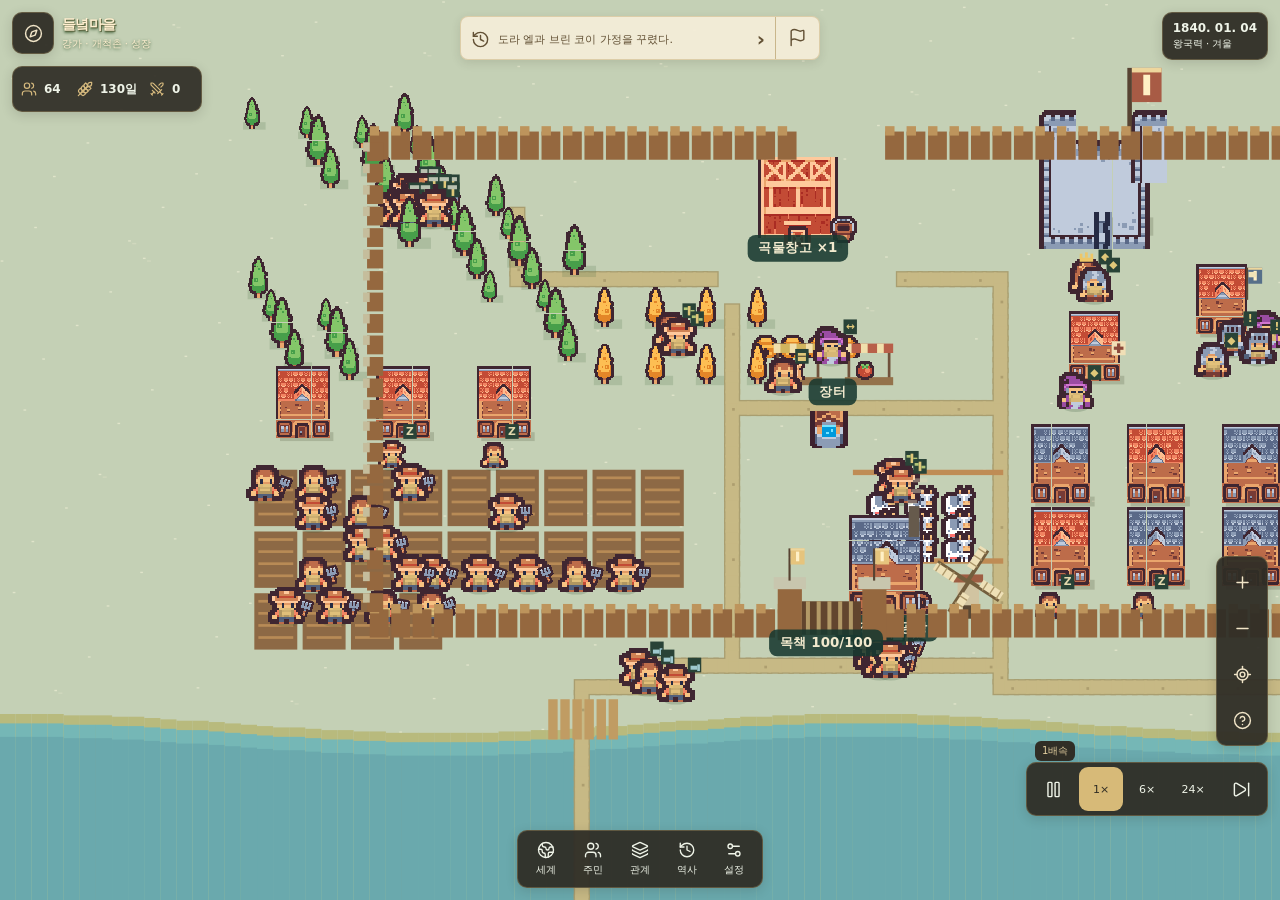
==== commit 07317a58: "Visualize castle breach and entry battles with bounded commander bonuses Add a six-day assault phase" ====
--- a/index.html
+++ b/index.html
@@ -550,10 +550,16 @@
 }
 function eligibleSoldiers(){return people().filter(n=>n.age>=18&&n.age<65&&n.health>=40&&n.energy>=15&&!['child','chief','advisor'].includes(n.role)&&!n.campaignId).sort((a,b)=>Number(b.role==='guard')-Number(a.role==='guard')||Number(['hunter','labor'].includes(b.role))-Number(['hunter','labor'].includes(a.role))||b.skill-a.skill)}
 function readySoldiers(){const candidates=eligibleSoldiers(),limit=Math.max(count('guard'),Math.min(12,Math.floor(people().filter(n=>n.age>=18).length*.28)));return candidates.slice(0,limit)}
+// Derived from existing residents; neighboring commanders are persistent military records.
+function commanderStats(n){const a=n.abilities||{};return {id:n.id,name:n.name,martial:Math.round(clip(n.skill*.45+(a.stamina??50)*.3+(a.dexterity??50)*.25,0,100)),leadership:Math.round(clip((n.skill+(a.discipline??50)+(a.reasoning??50))/3,0,100))}}
+function armyCommander(id,members=null){if(id===0){const group=Array.isArray(members)?members:readySoldiers();return group.map(commanderStats).sort((a,b)=>(b.martial+b.leadership)-(a.martial+a.leadership)||a.id-b.id)[0]||{name:'지휘관 없음',martial:0,leadership:0}}
+ const m=militaryState(id);return m.commander??=( {name:names[(id*17)%names.length]+' 장수',martial:35+Math.floor(worldHash(id,901)*51),leadership:35+Math.floor(worldHash(id,902)*51)} );}
+function commanderBonus(c){return 1+c.martial*.002+c.leadership*.0015}
+function assaultProgress(c){return clip((W.day-c.assaultStart)/(c.assaultDuration||6),0,1)}
 function militaryPower(id,troops=null,defending=false){
  const v=regionVillage(id);if(!v||!v.pop)return 0;
- if(id===0){const members=troops||readySoldiers();return members.reduce((sum,n)=>sum+(n.role==='guard'?11:6)*(n.health/100)*(.7+n.skill/100),0)*(1+(ensureRegion().training+militaryState(id).training)/200)*(defending?landTypes[settlementLand(id)].defense:1)+(defending?militaryState(id).hp*.13:0)}
- const deployed=defending?ensureRegion().campaigns.filter(c=>c.from===id).reduce((s,c)=>s+c.troops,0):0;return Math.max(0,(troops??Math.max(0,v.soldiers-deployed))*(8+v.tech*1.4)*(1+militaryState(id).training/150)*(defending?landTypes[settlementLand(id)].defense:1)+(defending?militaryState(id).hp*.13:0));
+ if(id===0){const members=troops||readySoldiers();return commanderBonus(armyCommander(id,members))* (members.reduce((sum,n)=>sum+(n.role==='guard'?11:6)*(n.health/100)*(.7+n.skill/100),0)*(1+(ensureRegion().training+militaryState(id).training)/200)*(defending?landTypes[settlementLand(id)].defense:1)+(defending?militaryState(id).hp*.13:0))}
+ const deployed=defending?ensureRegion().campaigns.filter(c=>c.from===id).reduce((s,c)=>s+c.troops,0):0;return commanderBonus(armyCommander(id))*Math.max(0,(troops??Math.max(0,v.soldiers-deployed))*(8+v.tech*1.4)*(1+militaryState(id).training/150)*(defending?landTypes[settlementLand(id)].defense:1)+(defending?militaryState(id).hp*.13:0));
 }
 function settlementCondition(v){if(!v.pop)return '폐허';if(v.pop<Math.max(8,(settlementNeeds[v.level]?.pop||0)*.5))return '쇠퇴';if(v.food<v.pop*14)return '위기';return v.food>v.pop*40?'성장':'존속'}
 function developmentInfo(){
@@ -622,7 +628,7 @@
  const consumed=from===0?withdrawFood(troops*24,'export'):(a.food-=troops*24,troops*24);if(consumed<troops*24)return '출병 식량이 부족합니다';
  const id=r.nextCampaign++,duration=6+Math.round(Math.hypot(a.x-b.x,a.y-b.y)*16);
  const engines=militaryState(from).barracks>=2&&regionStore(from,'wood')>=40?1:0;if(engines)payMilitary(from,{wood:40});
- const campaign={id,from,to,troops,phase:'march',duration,supplies:troops*24,engines,memberIds:members?.map(n=>n.id)||[],departed:W.day,arrives:W.day+duration,power:militaryPower(from,members||troops,false)};
+ const campaign={id,from,to,troops,phase:'march',commander:armyCommander(from,members),duration,supplies:troops*24,engines,memberIds:members?.map(n=>n.id)||[],departed:W.day,arrives:W.day+duration,power:militaryPower(from,members||troops,false)};
  if(members)for(const n of members)n.campaignId=id;
  r.campaigns.push(campaign);settlementRecord([from,to],a.name+' → '+b.name+' 출병 · '+troops+'명 · '+duration+'일 뒤 도착','war');changeRelation(from,to,-35);r.lastWar[key]=W.day;
  if(from===0||to===0)addEvent(a.name+' 원정대 '+troops+'명이 '+b.name+'으로 이동한다.','emergency');
@@ -709,7 +715,7 @@
 
 function militaryState(id){const r=ensureRegion();r.military??={};if(!r.military[id]){const fort=id===0?W.buildings.watch:r.villages.find(v=>v.id===id)?.fort||0,level=Math.min(3,Math.max(0,Math.floor(fort)));r.military[id]={wall:level,hp:level*100,barracks:0,training:id===0?r.training||0:0,project:null,lastDrill:W.day,lastRecruit:W.day}}return r.military[id]}
 function payMilitary(id,cost){for(const [k,q]of Object.entries(cost))if(regionStore(id,k)<q)return false;for(const [k,q]of Object.entries(cost)){if(id===0&&k==='food')withdrawFood(q,'export');else (id===0?W:regionVillage(id))[k]-=q}return true}
-function militaryOrder(id,kind){const v=regionVillage(id),m=militaryState(id);if(!v?.pop)return '폐허에서는 건설할 수 없습니다';if(m.project)return '이미 '+m.project.label+' 진행 중입니다';if(ensureRegion().campaigns.some(c=>c.to===id&&c.phase==='siege'))return '포위 중에는 새 공사를 시작할 수 없습니다';let cost,days,label;
+function militaryOrder(id,kind){const v=regionVillage(id),m=militaryState(id);if(!v?.pop)return '폐허에서는 건설할 수 없습니다';if(m.project)return '이미 '+m.project.label+' 진행 중입니다';if(ensureRegion().campaigns.some(c=>c.to===id&&['siege','assault'].includes(c.phase)))return '포위 중에는 새 공사를 시작할 수 없습니다';let cost,days,label;
  if(kind==='wall'){if(m.wall>=3)return '최대 성벽입니다';const next=m.wall+1;cost={wood:60*next,stone:next===1?10:60*next,food:20};days=14+next*7;label=['목책','석성','요새'][m.wall]+' 건설'}
  else if(kind==='repair'){if(!m.wall||m.hp>=m.wall*100)return '수리할 성벽이 없습니다';cost={wood:12,stone:15,food:8};days=7;label='성벽 수리'}
  else if(kind==='barracks'){if(m.barracks>=2)return '최대 병영입니다';cost={wood:70,stone:25,food:20};days=21;label='병영 건설'}
@@ -718,19 +724,20 @@
  else return '알 수 없는 명령';
  if(regionStore(id,'food')<v.pop*30+(cost.food||0))return '주민 식량 30일분을 남겨야 합니다';if(!payMilitary(id,cost))return Object.entries(cost).map(([k,q])=>({wood:'목재',stone:'석재',food:'식량'}[k])+' '+q).join(' · ')+' 필요';m.project={kind,label,start:W.day,end:W.day+days};settlementRecord([id],v.name+' '+label+' 시작 · '+days+'일','military');return '';
 }
-function militaryDay(){const r=ensureWorld();for(const v of [regionVillage(0),...r.villages]){if(!v.pop)continue;const m=militaryState(v.id),p=m.project;if(p&&W.day>=p.end){if(p.kind==='wall'){m.wall++;m.hp=m.wall*100}else if(p.kind==='repair')m.hp=Math.min(m.wall*100,m.hp+80);else if(p.kind==='barracks')m.barracks++;else if(p.kind==='drill')m.training=Math.min(100,m.training+15);else if(p.kind==='recruit')v.soldiers=Math.min(Math.floor(v.pop*.22),v.soldiers+2);m.project=null;settlementRecord([v.id],v.name+' '+p.label+' 완료','military')}
+function militaryDay(){const r=ensureWorld();for(const v of [regionVillage(0),...r.villages]){if(!v.pop)continue;const m=militaryState(v.id),p=m.project;if(p&&W.day>=p.end&&!r.campaigns.some(c=>c.to===v.id&&['siege','assault'].includes(c.phase))){if(p.kind==='wall'){m.wall++;m.hp=m.wall*100}else if(p.kind==='repair')m.hp=Math.min(m.wall*100,m.hp+80);else if(p.kind==='barracks')m.barracks++;else if(p.kind==='drill')m.training=Math.min(100,m.training+15);else if(p.kind==='recruit')v.soldiers=Math.min(Math.floor(v.pop*.22),v.soldiers+2);m.project=null;settlementRecord([v.id],v.name+' '+p.label+' 완료','military')}
  if(W.day%28===0&&v.food>v.pop*90&&!m.project){const threatened=r.campaigns.some(c=>c.to===v.id)||Object.keys(r.disputes||{}).some(k=>k.split(':').includes(String(v.id)));if(m.hp<m.wall*70)militaryOrder(v.id,'repair');else if(m.barracks<(v.level>=4?2:1)&&v.level>=2)militaryOrder(v.id,'barracks');else if(m.wall<Math.min(3,1+Math.floor(v.level/2))&&(threatened||v.level>=2))militaryOrder(v.id,'wall');else if(m.barracks&&v.soldiers<Math.min(40,Math.floor(v.pop*.20))&&W.day-m.lastRecruit>90){const error=militaryOrder(v.id,'recruit');if(!error)m.lastRecruit=W.day}else if(m.barracks&&m.training<75&&W.day-m.lastDrill>120){if(!militaryOrder(v.id,'drill'))m.lastDrill=W.day}}
  const occupation=r.occupations?.[v.id];if(occupation&&W.day%90===0){occupation.loyalty=clip(occupation.loyalty+(v.food>v.pop*45?4:-9),0,100);if(occupation.loyalty<=15&&v.pop>=12){const faction=r.nextFaction++;r.factions.push({id:faction,name:v.name+' 독립령',color:worldPalette[faction%worldPalette.length],founded:W.day});if(v.id===0)r.homeFactionId=faction;else{v.factionId=faction;v.parent=null}delete r.occupations[v.id];settlementRecord([v.id],v.name+'이 점령 통치의 식량난에 반발해 독립했다.','war')}}
 }}
-function campaignProgress(c){return c.phase==='siege'?1:c.phase==='return'?clip((c.arrives-W.day)/(c.duration||8),0,1):clip((W.day-c.departed)/(c.duration||c.arrives-c.departed),0,1)}
-function campaignStage(c){return {march:'진군',siege:'공성',return:'귀환'}[c.phase]||'진군'}
+function campaignProgress(c){return ['siege','assault'].includes(c.phase)?1:c.phase==='return'?clip((c.arrives-W.day)/(c.duration||8),0,1):clip((W.day-c.departed)/(c.duration||c.arrives-c.departed),0,1)}
+function campaignStage(c){return {march:'진군',siege:'공성',assault:'성내 돌입',return:'귀환'}[c.phase]||'진군'}
 function sendCampaignHome(c,reason){c.phase='return';c.returnReason=reason;c.arrives=W.day+(c.duration||8);settlementRecord([c.from,c.to],regionVillage(c.from).name+' 원정대 귀환 · '+reason,'war')}
 function advanceCampaign(c){
  const r=ensureRegion();if(c.phase==='return'){for(const id of c.memberIds||[]){const n=find(id);if(n?.campaignId===c.id)delete n.campaignId}c.done=true;return}
  const a=regionVillage(c.from),b=regionVillage(c.to);if(!a?.pop||!b?.pop||(factionOf(c.from)===factionOf(c.to)||allied(c.from,c.to))){sendCampaignHome(c,'전투 대상 없음');return}
- const m=militaryState(c.to);if(c.phase!=='siege'&&m.hp>0){c.phase='siege';c.siegeStart=W.day;c.arrives=W.day+7;settlementRecord([c.from,c.to],a.name+'이 '+b.name+' 성벽을 포위했다.','war');return}
- if(c.phase==='siege'&&m.hp>0){const use=Math.ceil(c.troops*3.5);if((c.supplies||0)<use){sendCampaignHome(c,'보급 소진으로 공성 중단');return}c.supplies-=use;const damage=Math.max(5,Math.round(c.troops*3*(1+c.engines*.7)/(landTypes[settlementLand(c.to)].defense)));m.hp=Math.max(0,m.hp-damage);c.wallDamage=(c.wallDamage||0)+damage;if(m.hp>0){if(W.day-c.siegeStart>=42){sendCampaignHome(c,'성벽 돌파 실패');return}c.arrives=W.day+7;return}settlementRecord([c.from,c.to],b.name+' 성벽이 무너져 돌파전이 시작됐다.','war')}
- resolveCampaign(c);sendCampaignHome(c,c.victor===c.from?'전투 승리':'공격 실패');
+ c.troops=c.from===0?(c.memberIds||[]).map(find).filter(n=>n?.alive&&n.campaignId===c.id).length:Math.min(c.troops,a.soldiers);if(!c.troops){sendCampaignHome(c,'전투 가능한 병력 없음');return}
+ const m=militaryState(c.to);if(c.phase==='assault'){resolveCampaign(c);sendCampaignHome(c,c.victor===c.from?'전투 승리':'공격 실패');return}if(c.phase!=='siege'&&m.hp>0){c.phase='siege';c.siegeStart=W.day;c.arrives=W.day+7;settlementRecord([c.from,c.to],a.name+'이 '+b.name+' 성벽을 포위했다.','war');return}
+ if(c.phase==='siege'&&m.hp>0){const use=Math.ceil(c.troops*3.5);if((c.supplies||0)<use){sendCampaignHome(c,'보급 소진으로 공성 중단');return}c.supplies-=use;const damage=Math.max(5,Math.round(c.troops*3*(1+(c.engines||0)*.7)*(1+armyCommander(c.from,c.from===0?(c.memberIds||[]).map(find).filter(n=>n?.alive):null).martial*.002)/(landTypes[settlementLand(c.to)].defense)));m.hp=Math.max(0,m.hp-damage);c.wallDamage=(c.wallDamage||0)+damage;if(m.hp>0){if(W.day-c.siegeStart>=42){sendCampaignHome(c,'성벽 돌파 실패');return}c.arrives=W.day+7;return}settlementRecord([c.from,c.to],b.name+' 성벽이 무너져 돌파전이 시작됐다.','war')}
+ c.phase='assault';c.assaultStart=W.day;c.assaultDuration=6;c.arrives=W.day+6;settlementRecord([c.from,c.to],a.name+' 군대가 '+b.name+' 성 안으로 진입한다. · 6일간 돌입전','war');
 }
 function occupySettlement(c){if(c.victor!==c.from||militaryState(c.to).hp>0)return;const a=regionVillage(c.from),b=regionVillage(c.to),remaining=c.from===0?(c.memberIds||[]).map(find).filter(n=>n?.alive).length:Math.min(c.troops,a.soldiers);if(!b.pop||remaining<Math.max(2,Math.ceil(b.pop*.07)))return;const faction=factionOf(c.from),r=ensureWorld();if(c.to===0)r.homeFactionId=faction;else{b.factionId=faction;b.parent=null;b.loyalty=45}r.occupations??={};r.occupations[c.to]={by:c.from,factionId:faction,since:W.day,loyalty:45};r.cartography++;settlementRecord([c.from,c.to],a.name+'이 '+b.name+'을 점령했다. 주민과 건물은 남고 지배 세력과 깃발이 바뀌었다.','conquest');recordTale(a.name+'의 '+b.name+' 점령','war',{settlementId:c.to});}
 
@@ -2380,9 +2387,16 @@
  for(let i=0;i<Math.min(18,v.farms);i++){const m=regionalField(v,i);rect(m.x,m.y,m.width,m.height,'#967246');for(let j=0;j<6;j++){rect(m.x+4+j*9,m.y+4,3,18,'#cbbb70');if(land==='river'||v.irrigation)rect(m.x,m.y+m.height, m.width,2,'#75b3af')}}
  const hall=land==='coast'?[580,83]:[715,85];biomeHouse(...hall,'hall',1.05,land);node('settlement',v.id,...hall,v.name,'flag');if(v.schools){biomeHouse(land==='coast'?590:810,170,'school',.6,land);node('school',v.id,land==='coast'?590:810,170,'배움터','graduation-cap')}if(land==='mountain'){rect(810,370,48,28,'#777e77');rect(823,361,27,12,'#c5c3b0');mapLabel('채석장',833,350)}if(land==='coast')mapLabel('항구 · 어업',727,270);if(land==='desert')mapLabel(v.irrigation?'오아시스 · 관개':'오아시스',450,205);drawTownLife(v,node);drawRegionalResidents(v);
 }
-function paintMilitary(v){const coast=settlementLand(v.id)==='coast',right=coast?650:850,bx=coast?590:815;const m=militaryState(v.id),color=ensureWorld().factions.find(f=>f.id===factionOf(v.id))?.color||'#d8b66e';if(m.wall){const palisade=m.wall===1,shade=palisade?'#95683f':'#989d92';for(let x=110;x<right;x+=16){if(x>420&&x<480)continue;for(const y of [62,418]){if(m.hp<=0&&x%48===0)continue;rect(x,y,14,palisade?21:27,shade);rect(x,y-4,7,7,palisade?'#bd945c':'#c6c9b6')}}for(const x of [108,right-8])for(let y=70;y<420;y+=16){rect(x,y,12,14,shade);rect(x-3,y,5,7,'#c5bd9c')}for(const x of [414,477]){rect(x,397,18,44,shade);rect(x-3,394,24,9,'#c8c6ae');heraldFlag(x+8,395,color,.8)}mapLabel(m.hp>0?['','목책','석성','요새'][m.wall]+' '+Math.round(m.hp)+'/'+m.wall*100:'무너진 성문',450,445)}
+function paintMilitary(v){const coast=settlementLand(v.id)==='coast',right=coast?650:850,bx=coast?590:815;const m=militaryState(v.id),color=ensureWorld().factions.find(f=>f.id===factionOf(v.id))?.color||'#d8b66e';if(m.wall){const palisade=m.wall===1,shade=palisade?'#95683f':'#989d92';for(let x=110;x<right;x+=16){if(x>420&&x<480)continue;for(const y of [62,418]){if(m.hp<=0&&x%48===0)continue;rect(x,y,14,palisade?21:27,shade);rect(x,y-4,7,7,palisade?'#bd945c':'#c6c9b6')}}for(const x of [108,right-8])for(let y=70;y<420;y+=16){rect(x,y,12,14,shade);rect(x-3,y,5,7,'#c5bd9c')}for(const x of [414,477]){rect(x,397,18,44,shade);rect(x-3,394,24,9,'#c8c6ae');heraldFlag(x+8,395,color,.8)}if(m.hp>0){rect(432,412,44,25,'#62452e');for(let j=0;j<5;j++)rect(435+j*8,412,3,25,'#b29967')}else for(let j=0;j<7;j++)rect(432+j*6,425+(j%3)*3,6,5,'#aaa58b');mapLabel(m.hp>0?['','목책','석성','요새'][m.wall]+' '+Math.round(m.hp)+'/'+m.wall*100:'무너진 성문',450,445)}
  if(m.barracks){paintTownHouse(bx,365,'workshop',.7);heraldFlag(bx+25,340,color,.8);for(let j=0;j<Math.min(5,v.soldiers);j++)drawResidentAsset(ctx,{id:90000+j,settlementId:v.id,age:25,sex:'M',role:'guard'},bx-45+j*15,390,22);mapLabel('병영 · 숙련 '+Math.floor(m.training),bx,334)}if(m.project){const p=m.project,t=clip((W.day-p.start)/(p.end-p.start),0,1);rect(bx-55,322,112,7,'#655d44');rect(bx-55,322,112*t,7,'#d5bb78');mapLabel(p.label+' '+Math.ceil(p.end-W.day)+'일',bx,312)}surface.nodes.push({type:'military',key:v.id,x:450,y:m.wall?420:285,label:'성벽 · 군대',icon:'swords'});
- const siege=ensureRegion().campaigns.find(c=>c.to===v.id&&c.phase==='siege');if(siege){for(let i=0;i<Math.min(9,siege.troops);i++)drawResidentAsset(ctx,{id:99000+i,settlementId:siege.from,age:25,role:'guard',sex:'M'},350+i*24,472+(i%2)*12,25);heraldFlag(345,487,factionDress({settlementId:siege.from}),1);mapLabel('공성 중 · 공격군 '+siege.troops+' · 보급 '+Math.floor(siege.supplies),450,530);if(!paused){ctx.fillStyle='#e9c687';for(let k=0;k<3;k++){const t=(visualTime/100+k/3)%1;rect(380+k*55,480-t*62,3,6,'#eddaaa')}}}
+ const siege=ensureRegion().campaigns.find(c=>c.to===v.id&&['siege','assault'].includes(c.phase));if(siege){const assault=siege.phase==='assault',t=assault?assaultProgress(siege):0,armyColor=factionDress({settlementId:siege.from});
+ for(let i=0;i<Math.min(18,siege.troops);i++){const progress=clip(t*1.5-i*.025,0,1),x=assault?450+(i%3-1)*12+(progress>.5?(i%5-2)*20*(progress-.5):0):350+(i%9)*24,y=assault?490-progress*180+Math.floor(i/3)*6:478+Math.floor(i/9)*25,bob=paused?0:Math.sin(visualTime/7+i)*2;drawResidentAsset(ctx,{id:99000+i,settlementId:siege.from,age:25,role:'guard',sex:'M'},x,y+bob,25);if(assault&&progress>.65)rect(x+12,y-10,3,15,'#eee4c5')}
+ const defenders=v.id===0?readySoldiers().length:Math.max(0,v.soldiers-ensureRegion().campaigns.filter(c=>c.from===v.id).reduce((n,c)=>n+c.troops,0));for(let i=0;i<Math.min(8,defenders);i++)drawResidentAsset(ctx,{id:98000+i,settlementId:v.id,age:25,role:'guard',sex:'M'},365+i*25,assault?312:400,25);
+ if(!assault&&siege.engines){rect(434,464,34,13,'#735132');rect(430,475,9,9,'#403a31');rect(462,475,9,9,'#403a31');rect(438,453,26,6,'#bca16b')}
+ heraldFlag(assault?450:345,assault?470-t*140:487,armyColor,1);mapLabel(campaignStage(siege)+' · 공격군 '+siege.troops+' · 수비군 '+defenders,450,550);mapLabel('장수 '+(siege.commander?.name||'미상')+' · 무력 '+(siege.commander?.martial??'—'),450,574);
+ if(!assault){for(let k=0;k<3;k++){const q=(visualTime/100+k/3)%1;rect(380+k*55,480-q*62,3,6,'#eddaaa')}}
+ }
+
 }
 function runMilitaryOrder(id,kind){if(skipTask){surfaceToast('시간 계산을 먼저 중단하세요');return}const error=militaryOrder(id,kind);surfaceToast(error||'명령을 시작했습니다');save();renderSurfaceInspector();updateSurfaceHUD()}
 
@@ -2434,7 +2448,7 @@
 function surfaceToast(message){el('mapToast').textContent=message;el('mapToast').hidden=false;clearTimeout(surface.toastTimer);surface.toastTimer=setTimeout(()=>el('mapToast').hidden=true,3500)}
 function closeSurfaceInspector(){surface.roleFilter=null;surface.selection=null;surface.follow=null;surface.family=null;el('mapInspect').hidden=true;el('app').classList.remove('detail-open');updateSurfacePins();}
 function openSurfaceWorld(){surface.selection=null;surface.follow=null;worldView='region';el('app').dataset.view='region';el('mapInspect').hidden=true;el('app').classList.remove('detail-open');fitSurfaceWorld();surfaceToast('마을을 눌러 들어가세요');updateSurfaceHUD();updateSurfacePins();drawWorld()}
-function openSurfaceVillage(id){observedSettlementId=id;regionSelection=id;worldView='village';el('app').dataset.view='village';focusVillageLife();surface.follow=null;surface.selection=null;el('mapInspect').hidden=true;el('app').classList.remove('detail-open');updateSurfaceHUD();updateSurfacePins();drawWorld();surfaceToast(regionVillage(id).name)}
+function openSurfaceVillage(id){observedSettlementId=id;regionSelection=id;worldView='village';el('app').dataset.view='village';focusVillageLife();if(ensureRegion().campaigns.some(c=>c.to===id&&['siege','assault'].includes(c.phase))){surface.camera={x:450,y:415,zoom:.85};surface.autoFit=false;surface.lifeView=false}surface.follow=null;surface.selection=null;el('mapInspect').hidden=true;el('app').classList.remove('detail-open');updateSurfaceHUD();updateSurfacePins();drawWorld();surfaceToast(regionVillage(id).name)}
 function focusVillageLife(){
  const b=canvas.getBoundingClientRect(),scale=Math.max(b.width/900,b.height/570);if(!b.width||!b.height)return;
  const residents=observedSettlementId===0?people():regionalResidents(regionVillage(observedSettlementId))?.agents||[];if(observedSettlementId===0)for(const n of residents)motionFor(n);
@@ -2572,7 +2586,7 @@
  }else if(s.type==='history'){
   const city=regionVillage(s.key);title=city.name+'의 역사';sub='세계의 시간과 함께 기록됩니다';icon='history';history=r.settlementHistory?.[s.key]||[];if(!city.pop&&city.id===0)stats=[['누적 기아',W.starveDeaths||0],['노환',W.oldDeaths||0],['이주',W.emigration||0]];line=!city.pop?'멸망 · '+(s.key===0?r.homeRuinReason||'이전 기록 없음':city.ruinReason||'이전 기록 없음'):history.length?'최근 변화 '+history.length+'건':'아직 기록된 변화가 없습니다.';actions=[['locate-fixed','위치 보기',()=>{openSurfaceWorld();const city=regionVillage(s.key);worldCamera.x=city.tx*12+6;worldCamera.y=city.ty*12+6;worldCamera.zoom=1.8;showSurfaceInspect('settlement',s.key)}]];if(!city.pop){const living=[regionVillage(0),...r.villages].filter(v=>v.pop).sort((a,b)=>Math.hypot(a.tx-city.tx,a.ty-city.ty)-Math.hypot(b.tx-city.tx,b.ty-city.ty))[0];if(living)actions.push(['arrow-up-right','다른 마을 보기',()=>openSurfaceVillage(living.id),true])}
  }else if(s.type==='war'){
-  title='전쟁과 국경';sub='진행 중 '+r.campaigns.length+'건 · 누적 '+r.battleCount+'회';icon='swords';history=[...r.campaigns.map(c=>({day:c.departed,message:regionVillage(c.from).name+' → '+regionVillage(c.to).name+' · '+c.troops+'명 · '+campaignStage(c)+' · '+Math.max(0,c.arrives-W.day)+'일'})),...(r.chronicle||[]).filter(e=>e.kind==='battle'||/전투|출병|교전|국경 토지|공성|점령|포위|귀환/.test(e.message))].slice(0,8);line=history.length?'지도에서 붉은 경로를 따라 전쟁이 진행됩니다.':'현재 진행 중인 전쟁이 없습니다.';actions=[['map','세계 지도',openSurfaceWorld,true]];
+  title='전쟁과 국경';sub='진행 중 '+r.campaigns.length+'건 · 누적 '+r.battleCount+'회';icon='swords';history=[...r.campaigns.map(c=>({day:c.departed,message:regionVillage(c.from).name+' → '+regionVillage(c.to).name+' · '+c.troops+'명 · '+campaignStage(c)+' · '+Math.max(0,c.arrives-W.day)+'일 · '+(c.commander?.name||'지휘관')+' 무력 '+(c.commander?.martial??'—')})),...(r.chronicle||[]).filter(e=>e.kind==='battle'||/전투|출병|교전|국경 토지|공성|점령|포위|귀환/.test(e.message))].slice(0,8);line=history.length?'지도에서 붉은 경로를 따라 전쟁이 진행됩니다.':'현재 진행 중인 전쟁이 없습니다.';actions=[['map','세계 지도',openSurfaceWorld,true],...r.campaigns.filter(c=>['siege','assault'].includes(c.phase)).slice(0,3).map(c=>['swords',regionVillage(c.to).name+' 전장 보기',()=>openSurfaceVillage(c.to),true])];
  }else if(s.type==='time'){title='시간 건너뛰기';sub='진행 중에는 언제든 중단할 수 있습니다';icon='skip-forward';
  }else if(s.type==='newgame'){title='새 게임 시작';sub='큰 세계 · 여섯 마을 · 지형별 생활';icon='flag';line='현재 세계를 이전 세계 슬롯에 보관하고 새 세계를 만듭니다. 어느 마을에서든 시작해 다른 마을로 이동할 수 있습니다.';actions=[['flag','새 세계 만들기',()=>{if(skipTask){surfaceToast('시간 계산을 먼저 중단하세요');return}const start=Number(el('newGameTown')?.value||0);try{localStorage.setItem('everworld_previous_world',JSON.stringify(W))}catch(e){surfaceToast('이전 세계를 보관할 공간이 부족합니다');return}generate((Date.now()>>>0)^Math.floor(Math.random()*1e9));setSpeed(1);openSurfaceVillage(start);save();render()},true],['history','이전 세계 복원',()=>{if(skipTask){surfaceToast('시간 계산을 먼저 중단하세요');return}const old=localStorage.getItem('everworld_previous_world');if(!old){surfaceToast('보관된 이전 세계가 없습니다');return}const current=JSON.stringify(W);localStorage.setItem('everworld_v28_human_needs',old);if(load()){localStorage.setItem('everworld_previous_world',current);openSurfaceVillage(0);render()}else{localStorage.setItem('everworld_v28_human_needs',current);surfaceToast('이전 저장을 읽을 수 없습니다')}}]];
  }else if(s.type==='settings'){
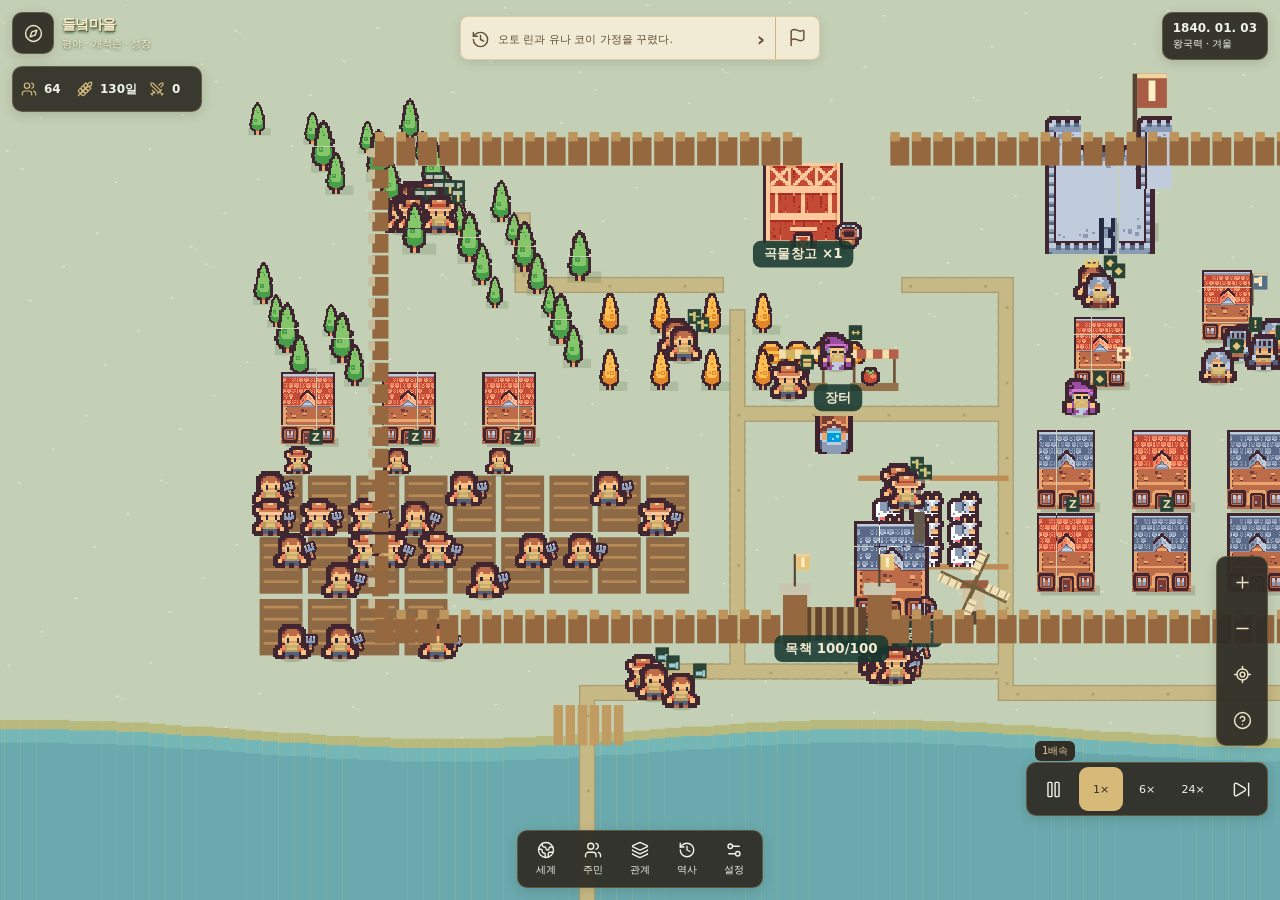
==== commit 3a1639cc: "Spread founding settlements and colonies; fit world map to mobile viewport Preserve existing saves, " ====
--- a/index.html
+++ b/index.html
@@ -711,7 +711,7 @@
 let habitatCache=new WeakMap();
 function habitatAt(x,y){let water=0,sea=0,hill=0,forest=0,desert=0;for(let dy=-2;dy<=2;dy++)for(let dx=-2;dx<=2;dx++){const t=worldTile(x+dx,y+dy);water+=t.kind==='water';sea+=t.kind==='water'&&t.sea===true;hill+=t.kind==='hill';forest+=t.kind==='forest';desert+=t.kind==='desert'}return sea?'coast':desert>=9?'desert':water?'river':hill>=7?'mountain':forest>=8?'forest':'plain'}
 function settlementLand(id){const r=ensureWorld();let cache=habitatCache.get(r);if(!cache){cache=new Map();habitatCache.set(r,cache)}if(cache.has(id))return cache.get(id);const v=id===0?{tx:r.homeTile.x,ty:r.homeTile.y}:r.villages.find(v=>v.id===id);const result=v?habitatAt(v.tx,v.ty):'plain';cache.set(id,result);return result}
-function chooseLandscapeSite(point,kind){let best=point,distance=Infinity;for(let dy=-7;dy<=7;dy++)for(let dx=-7;dx<=7;dx++){const x=point[0]+dx,y=point[1]+dy,d=dx*dx+dy*dy;if(d<distance&&worldTile(x,y).kind!=='water'&&habitatAt(x,y)===kind){best=[x,y];distance=d}}return best}
+function chooseLandscapeSite(point,kind,occupied=[]){let best=null,distance=Infinity;for(let dy=-24;dy<=24;dy++)for(let dx=-24;dx<=24;dx++){const x=point[0]+dx,y=point[1]+dy,d=dx*dx+dy*dy;if(x<5||y<5||x>=155||y>=107||d>=distance||occupied.some(p=>Math.hypot(p[0]-x,p[1]-y)<22))continue;if(worldTile(x,y).kind!=='water'&&habitatAt(x,y)===kind){best=[x,y];distance=d}}return best||point}
 
 function militaryState(id){const r=ensureRegion();r.military??={};if(!r.military[id]){const fort=id===0?W.buildings.watch:r.villages.find(v=>v.id===id)?.fort||0,level=Math.min(3,Math.max(0,Math.floor(fort)));r.military[id]={wall:level,hp:level*100,barracks:0,training:id===0?r.training||0:0,project:null,lastDrill:W.day,lastRecruit:W.day}}return r.military[id]}
 function payMilitary(id,cost){for(const [k,q]of Object.entries(cost))if(regionStore(id,k)<q)return false;for(const [k,q]of Object.entries(cost)){if(id===0&&k==='food')withdrawFood(q,'export');else (id===0?W:regionVillage(id))[k]-=q}return true}
@@ -760,11 +760,11 @@
  if(!r.worldVersion){
   r.worldVersion=1;r.worldWidth=160;r.worldHeight=112;r.owners={};r.explored={};r.bridges={};r.disputes={};r.cartography=0;r.lastWorldTick=W.day;r.nextVillage=r.villages.length+1;r.nextFaction=r.villages.length+1;
   r.factions=[{id:0,name:'본촌 공동체',color:worldPalette[0],founded:W.day},...r.villages.map(v=>({id:v.id,name:v.name+' 공동체',color:worldPalette[v.id],founded:W.day}))];
-  r.homeTile={x:47,y:32};if(worldTile(47,32).kind==='water')r.homeTile.x=45;
-  const positions=r.landscapeVersion===2?[[45,22],[56,27],[39,40],[75,39],[65,44]]:[[39,27],[56,27],[40,39],[56,39]];
-  for(let i=0;i<r.villages.length;i++){const v=r.villages[i],point=r.landscapeVersion===2?chooseLandscapeSite(positions[i],['river','mountain','forest','coast','desert'][i]):positions[i];v.tx=point[0];v.ty=point[1];v.factionId=v.id;v.schools=0;v.literacy=.12;v.loyalty=85;v.founded=W.day;v.parent=null}
+  r.homeTile=r.landscapeVersion===2?{x:24,y:28}:{x:47,y:32};if(worldTile(r.homeTile.x,r.homeTile.y).kind==='water')r.homeTile.x-=2;
+  const positions=r.landscapeVersion===2?[[48,82],[128,24],[128,86],[92,53],[66,40]]:[[39,27],[56,27],[40,39],[56,39]];
+  for(let i=0;i<r.villages.length;i++){const v=r.villages[i],point=r.landscapeVersion===2?chooseLandscapeSite(positions[i],['river','mountain','forest','coast','desert'][i],[[r.homeTile.x,r.homeTile.y],...r.villages.slice(0,i).map(v=>[v.tx,v.ty])]):positions[i];v.tx=point[0];v.ty=point[1];v.factionId=v.id;v.schools=0;v.literacy=.12;v.loyalty=85;v.founded=W.day;v.parent=null}
   for(const v of [{id:0,tx:r.homeTile.x,ty:r.homeTile.y,pop:people().length},...r.villages]){const radius=v.pop>=80?3:v.pop>=40?2:1;for(let dy=-radius;dy<=radius;dy++)for(let dx=-radius;dx<=radius;dx++){const x=v.tx+dx,y=v.ty+dy,key=tileKey(x,y);if(worldTile(x,y).kind!=='water'&&r.owners[key]===undefined)r.owners[key]=v.id}}
-  r.worldNotice='다섯 공동체가 각자의 땅에 정착했다.';r.chronicle=[{day:W.day,message:r.worldNotice,kind:'success'}];r.homeAgrarianBase={fields:W.fields?.length||8,fertility:Math.max(.1,Object.entries(r.owners).filter(([,id])=>id===0).reduce((sum,[key])=>{const [x,y]=key.split(',').map(Number);return sum+worldTile(x,y).fertility},0))};
+  r.worldNotice='여섯 공동체가 대륙 곳곳에 정착했다.';r.chronicle=[{day:W.day,message:r.worldNotice,kind:'success'}];r.homeAgrarianBase={fields:W.fields?.length||8,fertility:Math.max(.1,Object.entries(r.owners).filter(([,id])=>id===0).reduce((sum,[key])=>{const [x,y]=key.split(',').map(Number);return sum+worldTile(x,y).fertility},0))};
  }
  r.chronicle??=[];W.buildings.schools??=0;W.education??={sessions:0,lastBuild:W.day};
  const stamp=W.day+':'+r.villages.length+':'+r.worldWidth+':'+r.worldHeight;if(normalizedRegion===r&&normalizedStamp===stamp)return r;normalizedRegion=r;normalizedStamp=stamp;
@@ -847,12 +847,14 @@
 }
 function foundWorldColony(parent){
  const r=ensureWorld();if(r.villages.length>=80||parent.pop<55||parent.food<parent.pop*60||parent.wood<65||parent.stone<20||W.day-(parent.lastColony||r.createdAt)<365*4)return false;
- let best=null;
- for(let dy=-10;dy<=10;dy++)for(let dx=-10;dx<=10;dx++){
-  const distance=Math.hypot(dx,dy),x=parent.tx+dx,y=parent.ty+dy;if(distance<5||distance>10||x<3||y<3||x>=r.worldWidth-3||y>=r.worldHeight-3||worldTile(x,y).kind==='water')continue;
-  if([regionVillage(0),...r.villages].some(v=>v.pop&&Math.hypot(v.tx-x,v.ty-y)<4))continue;
+ let best=null;const settlements=[regionVillage(0),...r.villages],radius=18;
+ for(let dy=-radius;dy<=radius;dy++)for(let dx=-radius;dx<=radius;dx++){
+  const distance=Math.hypot(dx,dy),x=parent.tx+dx,y=parent.ty+dy;if(distance<11||distance>radius||x<3||y<3||x>=r.worldWidth-3||y>=r.worldHeight-3||worldTile(x,y).kind==='water')continue;
+  if(settlements.some(v=>Math.hypot(v.tx-x,v.ty-y)<10))continue;
+  // A coastal colony needs a land corridor; no silent jump across open sea.
+  let sea=false;for(let step=1;step<=Math.ceil(distance);step++){const t=worldTile(Math.round(parent.tx+dx*step/Math.ceil(distance)),Math.round(parent.ty+dy*step/Math.ceil(distance)));if(t.sea){sea=true;break}}if(sea)continue;
   let clear=true;for(let oy=-1;oy<=1;oy++)for(let ox=-1;ox<=1;ox++)if(r.owners[tileKey(x+ox,y+oy)]!==undefined)clear=false;
-  if(!clear)continue;const score=worldTile(x,y).fertility*8-distance*.3;if(!best||score>best.score)best={x,y,score};
+  if(!clear)continue;const score=worldTile(x,y).fertility*8-Math.abs(distance-14)*.2+Math.min(20,...settlements.filter(v=>v.id!==parent.id).map(v=>Math.hypot(v.tx-x,v.ty-y)))*.12;if(!best||score>best.score)best={x,y,score};
  }
  if(!best)return false;
  const settlers=parent.id===0?settlerFamilies():null,pop=settlers?settlers.length:12;if(pop<8)return false;
@@ -2474,7 +2476,7 @@
  const live=people();if(!live.length){showSurfaceInspect('settlement',0);surfaceToast('현재 주민이 없습니다 · 마을 상태와 멸망 기록을 확인하세요');return}
  surface.personIndex=((surface.personIndex??-1)+1)%live.length;selectSurfacePerson(live[surface.personIndex]);
 }
-function fitSurfaceWorld(){fitWorldCamera();const b=canvas.getBoundingClientRect(),visibleWidth=Math.min(900,570*b.width/Math.max(1,b.height));worldCamera.zoom=clip(worldCamera.zoom*Math.min(1,visibleWidth/700),.3,2);}
+function fitSurfaceWorld(){const r=ensureWorld(),cities=[regionVillage(0),...r.villages].filter(v=>v.pop>0);if(!cities.length){fitWorldCamera();return}const b=canvas.getBoundingClientRect(),scale=Math.max(b.width/900,b.height/570),left=65,right=65,top=b.height<500?95:185,bottom=b.height<500?105:190,minX=Math.min(...cities.map(v=>v.tx*12)),maxX=Math.max(...cities.map(v=>v.tx*12)),minY=Math.min(...cities.map(v=>v.ty*12)),maxY=Math.max(...cities.map(v=>v.ty*12)),zoom=clip(Math.min(Math.max(80,b.width-left-right)/scale/Math.max(120,maxX-minX),Math.max(80,b.height-top-bottom)/scale/Math.max(120,maxY-minY)),.08,2);worldCamera={x:(minX+maxX)/2,y:(minY+maxY)/2-(top+(b.height-top-bottom)/2-b.height/2)/scale/zoom,zoom};}
 function refreshSurfaceTimeControls(){
  if(!surface)return;const running=!!skipTask,label=running?'시간 계산 중':!worldCanAdvance()?'모든 마을 소멸':paused?'일시정지':speed+'배속';el('mapClockState').textContent=label;
  el('mapPause').title=running?'건너뛰기는 중단 버튼으로 멈출 수 있습니다':paused?'시간 진행':'일시정지';el('mapPause').setAttribute('aria-pressed',String(paused));
@@ -2626,10 +2628,10 @@
 function focusSurfaceRole(role){if(observedSettlementId!==0){const agents=regionalResidents(regionVillage(observedSettlementId)).agents,index=agents.findIndex(a=>a.role===role);showSurfaceInspect(index<0?'population':'regionalPerson',index<0?observedSettlementId:index);return}const group=people().filter(n=>n.role===role);selectSurfacePerson(group[0]||people()[0])}
 function updateSurfacePins(){if(!surface)return;const root=el('mapPins');const items=worldView==='region'?[regionVillage(0),...ensureWorld().villages].map(v=>({type:'settlement',key:v.id,x:v.tx*12+6,y:v.ty*12-15,label:v.name,icon:v.pop?'flag':'history'})):(surface.nodes||[]).filter(n=>['hall','granary','workshop','forest','river','settlement','clinic','school','quarry','military','civic'].includes(n.type));const signature=worldView+':'+observedSettlementId+':'+items.map(n=>n.type+':'+n.key+':'+n.label+':'+n.icon).join('|');if(surface.pinSignature===signature){surface.pins.forEach((pin,i)=>{pin.node=items[i];pin.button.onclick=()=>{const n=pin.node;showSurfaceInspect(n.type,n.key,n.x,n.y)}});positionSurfacePins();return}if(surface.uiPresses?.size){positionSurfacePins();return}surface.pinSignature=signature;root.replaceChildren();surface.pins=[];for(const n of items){const b=document.createElement('button');b.type='button';b.className=worldView==='region'?'pin-settlement':'pin-local';b.setAttribute('aria-label',n.label);b.title=n.label;b.innerHTML=surfaceIcon(n.icon)+(worldView==='region'?'<span>'+n.label+'</span>':'');b.onclick=()=>showSurfaceInspect(n.type,n.key,n.x,n.y);root.append(b);surface.pins.push({node:n,button:b})}positionSurfacePins()}
 function positionSurfacePins(){
- if(!surface)return;const bounds=canvas.getBoundingClientRect(),crowded=worldView==='region'&&surface.pins.length>8,occupied=[];
+ if(!surface)return;const bounds=canvas.getBoundingClientRect(),crowded=worldView==='region',occupied=[];
  const pins=crowded?[...surface.pins].sort((a,b)=>Number(b.node.key===surface.selection?.key)-Number(a.node.key===surface.selection?.key)||(regionVillage(b.node.key)?.pop||0)-(regionVillage(a.node.key)?.pop||0)):surface.pins;
  for(const {node:n,button:b}of pins){b.classList.toggle('selected',surface.selection?.type===n.type&&surface.selection.key===n.key);const point=worldView==='region'?[450+(n.x-worldCamera.x)*worldCamera.zoom,285+(n.y-worldCamera.y)*worldCamera.zoom]:localToScreen(n.x,n.y-47);const [x,y]=mapViewPoint(...point);b.style.left=x+'px';b.style.top=y+'px';let hidden=x<15||x>bounds.width-15||y<110||y>bounds.height-100;
- if(crowded&&!hidden){const width=Math.min(180,n.label.length*10+38),box=[x-width/2,y-40,width,44];if(occupied.some(other=>boxesOverlap(box,other)))hidden=true;else occupied.push(box)}b.hidden=hidden;
+ if(crowded&&!hidden){const width=b.getBoundingClientRect().width||Math.min(180,n.label.length*9+38),height=38;let placed=false;for(const offset of [0,-40,40]){const box=[x-width/2,y-height+offset,width,height];if(box[0]<8||box[0]+width>bounds.width-8||box[1]<110||box[1]+height>bounds.height-190||occupied.some(other=>boxesOverlap(box,other)))continue;occupied.push(box);b.style.top=(y+offset)+'px';placed=true;break}hidden=!placed}b.hidden=hidden;
  }if(surface.selection&&!el('mapInspect').hidden)positionSurfaceInspector();
 }
 function drawSurfaceMinimap(){if(!surface)return;const now=Date.now();if(surface.lastMini&&now-surface.lastMini<500)return;surface.lastMini=now;const c=el('mapMini').getContext('2d'),r=ensureWorld(),w=162,h=98;c.clearRect(0,0,w,h);c.fillStyle='#638f69';c.fillRect(0,0,w,h);const cities=[regionVillage(0),...r.villages],minX=Math.min(...cities.map(v=>v.tx))-10,maxX=Math.max(...cities.map(v=>v.tx))+10,minY=Math.min(...cities.map(v=>v.ty))-9,maxY=Math.max(...cities.map(v=>v.ty))+9;surface.miniBounds={minX,maxX,minY,maxY};for(let y=minY;y<maxY;y++)for(let x=minX;x<maxX;x++){const tile=worldTile(x,y);c.fillStyle=tile.kind==='water'?'#88b9bc':tile.kind==='forest'?'#4c7d59':tile.kind==='hill'?'#a2ad85':tile.kind==='desert'?'#d6bd85':'#89b27b';c.fillRect((x-minX)/(maxX-minX)*w,(y-minY)/(maxY-minY)*h,w/(maxX-minX)+1,h/(maxY-minY)+1)}for(const v of cities){c.fillStyle=!v.pop?'#9a9a82':v.id===observedSettlementId?'#fff0b8':'#e7d4a0';c.fillRect((v.tx-minX)/(maxX-minX)*w-2,(v.ty-minY)/(maxY-minY)*h-2,4,4)}const camera=worldView==='region'?worldCamera:{x:regionVillage(observedSettlementId).tx*12,y:regionVillage(observedSettlementId).ty*12,zoom:4};const x=(camera.x/12-minX)/(maxX-minX)*w,y=(camera.y/12-minY)/(maxY-minY)*h;c.strokeStyle='#f5ecc5';c.lineWidth=1;c.strokeRect(x-13,y-9,26,18)}
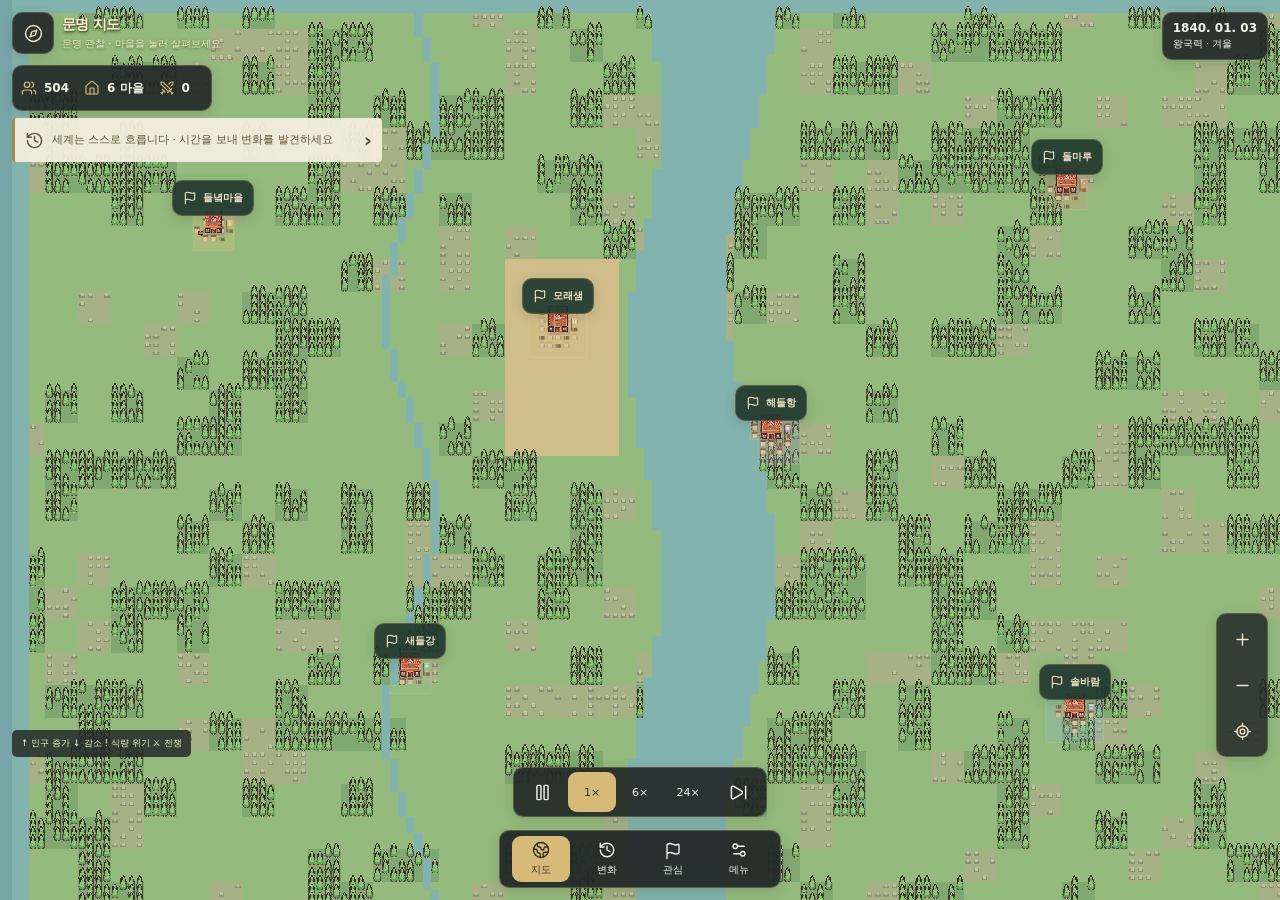
==== commit 36746920: "Reframe the game around civilization observation and optional intervention Start in the atlas, conso" ====
--- a/index.html
+++ b/index.html
@@ -317,6 +317,30 @@
 }
 
 .inspect-facts{margin:0;padding:8px 12px;display:grid;gap:7px}.inspect-facts>div{display:grid;grid-template-columns:72px minmax(0,1fr);gap:8px}.inspect-facts dt{font-size:11px;color:#857355}.inspect-facts dd{margin:0;font-size:12px;color:#453f31;overflow-wrap:anywhere}.inspect-stats b{overflow-wrap:anywhere;font-variant-numeric:tabular-nums}.inspect-detail-group{margin:6px 12px;border:1px solid #d6c8a8;border-radius:8px;padding:8px}.inspect-detail-group summary{cursor:pointer;font-size:12px;font-weight:700}.inspect-ability-grid{display:grid;grid-template-columns:repeat(2,minmax(0,1fr));gap:10px;padding-top:10px}.inspect-ability-grid>div{display:grid;grid-template-columns:1fr auto;gap:4px;font-size:11px}.inspect-ability-grid meter{width:100%;height:8px;grid-column:1/-1}.inspect-stats div:nth-child(n+4){border-top:1px solid #d6c8a8}
+/* Observer-first interface: one atlas, one report, optional interventions. */
+#mapHud #dockPeople,#mapHud #dockTerritory,#mapHud .map-minimap{display:none!important}
+#mapHud .map-dock{gap:8px!important;bottom:12px!important;padding:5px 12px!important;background:#242b29f5!important;border:1px solid #d3bf8d55!important}
+#mapHud .map-dock button{width:58px!important;height:46px!important;min-width:48px!important;border:0!important}
+#mapHud .map-dock #mapSaga{display:flex;flex-direction:column;justify-content:center;gap:3px;order:0;background:transparent!important}
+#mapHud .map-clock{bottom:83px!important;left:50%!important;right:auto!important;transform:translateX(-50%);background:#242b29ee!important;gap:0!important;padding:4px!important}
+#mapHud .map-clock button{width:48px!important;height:40px!important;min-height:40px!important}
+#mapHud .map-clock-state{position:static!important;display:none}
+#mapHud .map-brand .brand-mark,#mapHud .map-calendar,#mapHud .map-resources{background:#242b29ed!important;border-color:#d3bf8d40!important}
+#mapHud .map-discovery{left:12px;top:118px;transform:none;width:min(370px,calc(100vw - 24px));height:44px;background:#f3edddf5;border:0;border-left:3px solid #a38a50;border-radius:4px;box-shadow:none}
+#mapStoryText{font-size:11px;white-space:normal;line-height:1.4}
+#mapHud .map-zoom{bottom:143px!important;right:12px;background:#242b29dd!important}#mapHelp{display:none}
+#mapHud .map-resources{gap:15px!important;top:65px!important}
+#mapHud #mapInspect{border-radius:10px!important;background:#f6f1e4!important}
+#mapInspect[data-subject^="observatory:"] .inspect-title{flex:1}
+#mapInspect[data-subject^="observatory:"] .inspect-stats b{font-size:17px}
+.observer-tabs{display:flex;gap:5px;padding:8px 12px}.observer-tabs button{flex:1;min-height:38px;font-size:11px;background:#eae4d6!important;color:#4c5348!important;border-radius:5px}.observer-tabs button svg{display:none}.observer-tabs button.active{background:#33483d!important;color:#fff6dd!important}
+.observer-cards{padding:0 12px;display:grid;gap:8px}#mapHud .observer-card{display:grid;gap:5px;padding:10px 12px;background:#fffaf0!important;color:#33413a!important;border:1px solid #dbd2be;border-left:3px solid #8a9987;border-radius:6px;text-align:left;width:100%;min-height:90px;line-height:1.35}.observer-card strong{font-size:13px}.observer-card span{font-size:12px;font-variant-numeric:tabular-nums}.observer-card small{font-size:11px;color:#79725f;display:-webkit-box;-webkit-line-clamp:2;-webkit-box-orient:vertical;overflow:hidden}#mapHud .observer-card[data-tone="danger"]{border-left-color:#b3634e}#mapHud .observer-card[data-tone="growth"]{border-left-color:#4f8460}
+.observer-nav{padding:7px 12px;display:flex;align-items:center;justify-content:space-between;font-size:11px;color:#7a715d}.observer-nav button{min-height:36px;padding:5px 14px;color:#4c5348;background:#eae4d6!important}.observer-nav button svg{display:none}.observer-empty{padding:20px 10px;color:#79725f;font-size:13px;line-height:1.6}
+#mapInspect[data-subject^="observationTown:"] .inspect-history{max-height:95px}
+@media(min-width:621px){#mapInspect[data-subject^="observatory:"]{left:auto!important;right:20px!important;top:85px!important;bottom:auto!important;width:365px;max-height:calc(100dvh - 220px)!important}}
+@media(max-width:620px){#mapHud #mapInspect{bottom:137px!important;max-height:calc(100dvh - 210px)!important}#mapInspect[data-subject^="observatory:"] .inspect-top{padding:10px 12px!important}#mapInspect[data-subject^="observatory:"] .inspect-stats div{padding:8px 2px}.observer-card{min-height:84px!important}}
+
+#app[data-view="region"] .map-caption{display:block!important;left:12px!important;bottom:143px!important;color:#f7f0dc;background:#242b29d9;padding:7px 9px;border-radius:5px;font-size:9px;max-width:260px}#mapHud:has(#mapInspect:not([hidden])) .map-caption{visibility:hidden}.pin-change{font-size:10px;color:#f3d69b}#mapHud #mapPins button[data-tone="danger"]{border-left:3px solid #d58165!important}#mapHud #mapPins button[data-tone="growth"]{border-left:3px solid #96c394!important}
 </style>
 </head>
 <body>
@@ -467,11 +491,11 @@
   <path d="M12 17h.01" />
 </symbol></svg><div id="mapHud">
 <div class="map-brand"><button type="button" id="mapWorld" aria-label="문명 지도 / 마을로 돌아가기" title="문명 지도 / 마을로 돌아가기" class="brand-mark"><svg aria-hidden="true"><use href="#icon-compass"></use></svg></button><div><strong id="mapPlace">들녘마을</strong><small id="mapSubplace">LIVING WORLD</small></div></div>
-<div class="map-resources hud-glass" aria-label="관찰 상태"><button type="button" id="hudPeopleButton" aria-label="주민 찾기" title="주민 찾기" style="background:transparent;padding:0"><span><svg aria-hidden="true"><use href="#icon-users"></use></svg><b id="hudPop">18</b></span></button><span title="선택한 마을 식량 비축"><svg aria-hidden="true"><use href="#icon-wheat"></use></svg><b id="hudFood">—일</b></span><button type="button" id="hudWarButton" aria-label="전쟁 현황" style="background:transparent;padding:0"><span><svg aria-hidden="true"><use href="#icon-swords"></use></svg><b id="hudWar">0</b></span></button></div>
+<div class="map-resources hud-glass" aria-label="관찰 상태"><button type="button" id="hudPeopleButton" aria-label="주민 찾기" title="주민 찾기" style="background:transparent;padding:0"><span><svg aria-hidden="true"><use href="#icon-users"></use></svg><b id="hudPop">18</b></span></button><span id="hudContext" title="선택한 마을 식량 비축"><svg aria-hidden="true"><use id="hudContextIcon" href="#icon-wheat"></use></svg><b id="hudFood">—일</b></span><button type="button" id="hudWarButton" aria-label="전쟁 현황" style="background:transparent;padding:0"><span><svg aria-hidden="true"><use href="#icon-swords"></use></svg><b id="hudWar">0</b></span></button></div>
 <div class="map-calendar hud-glass"><span class="season-orb"><svg aria-hidden="true"><use href="#icon-calendar-days"></use></svg></span><div><strong id="mapDate">1840. 01. 01</strong><small id="mapSeason">겨울</small></div></div>
-<div class="map-discovery"><button type="button" id="mapStory" aria-label="왕국의 최근 소식"><svg aria-hidden="true"><use href="#icon-history"></use></svg><span id="mapStoryText">주민을 눌러 한 사람의 삶을 따라가세요</span><b>›</b></button><button type="button" id="mapSaga" aria-label="관심 가문"><svg aria-hidden="true"><use href="#icon-flag"></use></svg></button></div><div id="mapPins"></div><div id="mapInspect" hidden role="dialog" aria-label="선택한 대상"></div><div id="mapToast" class="map-toast" hidden role="status"></div>
+<div class="map-discovery"><button type="button" id="mapStory" aria-label="왕국의 최근 소식"><svg aria-hidden="true"><use href="#icon-history"></use></svg><span id="mapStoryText">주민을 눌러 한 사람의 삶을 따라가세요</span><b>›</b></button></div><div id="mapPins"></div><div id="mapInspect" hidden role="dialog" aria-label="선택한 대상"></div><div id="mapToast" class="map-toast" hidden role="status"></div>
 <div class="map-caption" id="mapCaption">들녘마을</div><div class="map-minimap hud-glass"><canvas id="mapMini" width="162" height="98" tabindex="0" role="button" aria-label="문명 지도 미니맵"></canvas><span class="minimap-label" id="mapMode">마을</span><span class="minimap-orient">N ↑</span></div>
-<div class="map-dock hud-glass" aria-label="지도 도구"><button type="button" id="dockWorld" aria-label="세계" title="세계" ><svg aria-hidden="true"><use href="#icon-globe-2"></use></svg><span>세계</span></button><button type="button" id="dockPeople" aria-label="주민" title="주민" ><svg aria-hidden="true"><use href="#icon-users"></use></svg><span>주민</span></button><button type="button" id="dockTerritory" aria-label="가족·가문·세력" title="가족·가문·세력" ><svg aria-hidden="true"><use href="#icon-layers"></use></svg><span>관계</span></button><button type="button" id="dockHistory" aria-label="역사" title="역사" ><svg aria-hidden="true"><use href="#icon-history"></use></svg><span>역사</span></button><button type="button" id="dockSettings" aria-label="설정" title="설정" ><svg aria-hidden="true"><use href="#icon-settings-2"></use></svg><span>설정</span></button></div>
+<div class="map-dock hud-glass" aria-label="지도 도구"><button type="button" id="dockWorld" aria-label="세계" title="세계" ><svg aria-hidden="true"><use href="#icon-globe-2"></use></svg><span>지도</span></button><button type="button" id="dockPeople" aria-label="주민" title="주민" ><svg aria-hidden="true"><use href="#icon-users"></use></svg><span>주민</span></button><button type="button" id="dockTerritory" aria-label="가족·가문·세력" title="가족·가문·세력" ><svg aria-hidden="true"><use href="#icon-layers"></use></svg><span>관계</span></button><button type="button" id="dockHistory" aria-label="변화" title="변화" ><svg aria-hidden="true"><use href="#icon-history"></use></svg><span>변화</span></button><button type="button" id="mapSaga" aria-label="관심 가문"><svg aria-hidden="true"><use href="#icon-flag"></use></svg></button><button type="button" id="dockSettings" aria-label="설정" title="설정" ><svg aria-hidden="true"><use href="#icon-settings-2"></use></svg><span>메뉴</span></button></div>
 <div class="map-clock hud-glass" aria-label="시간 조작"><span id="mapClockState" class="map-clock-state" role="status">1배속</span><button type="button" id="mapPause" aria-label="일시정지" title="일시정지" class="clock-pause"><svg aria-hidden="true"><use href="#icon-pause"></use></svg></button><button type="button" data-map-speed="1" class="active" aria-label="1배속">1×</button><button type="button" data-map-speed="6" aria-label="6배속">6×</button><button type="button" data-map-speed="24" aria-label="24배속">24×</button><button type="button" id="mapSkip" aria-label="시간 건너뛰기" title="시간 건너뛰기" class="clock-skip"><svg aria-hidden="true"><use href="#icon-skip-forward"></use></svg></button></div>
 <div class="map-zoom hud-glass"><button type="button" id="mapZoomIn" aria-label="지도 확대" title="지도 확대" ><svg aria-hidden="true"><use href="#icon-plus"></use></svg></button><button type="button" id="mapZoomOut" aria-label="지도 축소" title="지도 축소" ><svg aria-hidden="true"><use href="#icon-minus"></use></svg></button><button type="button" id="mapFit" aria-label="지도 맞춤" title="지도 맞춤" ><svg aria-hidden="true"><use href="#icon-locate-fixed"></use></svg></button><button type="button" id="mapHelp" aria-label="조작 안내" title="조작 안내" ><svg aria-hidden="true"><use href="#icon-circle-help"></use></svg></button></div></div><canvas id="world" aria-label="농사와 수렵채집을 하는 주민들의 자동 시뮬레이션 마을"></canvas><div class="scene-head"><span id="season">겨울</span><span id="fieldInfo">논밭</span><span id="stage">자급 공동체</span></div><div class="recent-events"><button id="openChronicle" type="button">최근 소식 · 연대기 열기 ↗</button><ol id="recentEvents"></ol></div><div class="legend"><span id="visibleWorkers">농업</span><span id="visibleForagers">채집</span><span id="projectLine">건설 대기</span></div></section>
 <aside class="side" aria-label="주민과 마을 정보"><button class="card-close" id="closeCard" type="button">마을로 돌아가기 ×</button><div class="tabs"><button id="tab-people" class="active">주민</button><button id="tab-news">역사</button><button id="tab-economy" title="생산·시설">생산</button><button id="tab-families" title="가구·재산">가구</button><button id="tab-politics" title="가문·정치">정치</button><button id="tab-laws" title="관습법">법</button><button id="tab-region">세계</button></div>
@@ -507,7 +531,7 @@
 function generate(seed){if(surface){surface.selection=null;surface.family=null;surface.roleFilter=null;surface.follow=null;surface.regionArt=null;surface.lastMini=0;surface.pinSignature=null;el('mapInspect').dataset.subject='';surface.camera={x:480,y:285,zoom:1};worldView='village';observedSettlementId=0;el('app').dataset.view='village';el('mapInspect').hidden=true}W={seed:seeded(seed),rng:seeded(seed),day:1,nextId:0,stage:0,stageDays:0,folkLaw:'관습법',people:[],populationPreset:64,food:9000,foodCap:28000,products:{grain:9000,fruit:0,vegetables:0,milk:0,cheese:0,fish:0,meat:0,honey:0},dailyProduction:{},totalProduction:{},lostBySpoil:{},dietCounts:{},lastFoodKind:null,wood:320,stone:130,tools:16,coin:0,treasuryGrain:0,morale:66,grievance:5,grievanceDays:0,foodShortageDays:0,tech:{farm:{lvl:0,points:0},craft:{lvl:0,points:0},trade:{lvl:0,points:0},husbandry:{lvl:0,points:0},orchard:{lvl:0,points:0},preserve:{lvl:0,points:0}},buildings:{homes:18,granary:1,irrigation:0,workshop:1,watch:1,schools:1,dairy:1,cellar:0,smokehouse:0},project:null,crisis:null,crimeCount:0,solvedCrimes:0,reportedCrimes:0,lawStyle:'식량과 생명 보호를 위한 관습법',localPolicy:'기초 곡물 보존',taxGrain:0,royalAid:0,unrest:0,uprisings:0,successfulUprisings:0,renovation:0,buildCompleted:0,researchUnlocked:0,yearsPassed:0,dead:0,immigration:0,emigration:0,sick:0,oldDeaths:0,starveDeaths:0,injuryDeaths:0,events:[],history:[],abandoned:false,ruinsDate:null,forest:100,cattle:12,animalHealth:85,fodder:320,pasture:88,orchardTrees:12,orchardSeedlings:0,orchardSeedDays:0,orchardHealth:88,fishStock:85,fishCap:115,hives:4,beeHealth:85,fruitsHarvested:0,dairyMilkProduced:0,fishHarvested:0,foodDiversity:0,cropLast:0,foragedLast:0,gameYear:1840};
 for(const [role,number] of [["chief",1],["advisor",1],["farmer",16],["forager",4],["hunter",2],["herder",2],["orchardist",2],["fisher",3],["beekeeper",1],["gardener",3],["carpenter",2],["guard",3],["labor",4],["merchant",1],["miller",1],["cheesemaker",1],["logger",2],["quarrier",2],["builder",2],["smith",1],["healer",1],["teacher",1],["baker",1],["forester",1],["child",6]])for(let i=0;i<number;i++)createPerson(role);
 for(const n of W.people){n.age=n.role==='child'?7+n.id%6:n.role==='advisor'?58:n.role==='chief'?ri(32,53):n.id%13===0?ri(61,69):ri(18,49)}
-initHouseholds();const parents=people().filter(n=>n.sex==='F'&&n.spouseId&&n.age>=26&&find(n.spouseId)?.age>=26);for(const [i,n]of people().filter(n=>n.role==='child').entries()){const a=parents[i%Math.max(1,parents.length)];if(a){const b=find(a.spouseId);n.parentIds=[a.id,b.id];n.householdId=a.householdId;n.generation=2;n.age=Math.min(n.age,Math.max(1,Math.min(a.age,b.age)-18))}}ensureProducts();initHouseholdEconomy();ensureDynasties();clanCouncil();if(chief())registerLeadership(chief(),'founding');for(const n of W.people){n.site=chooseSite(n);const zone=zones[n.site]||zones.home;n.fx=zone[0]*900+((n.id*47)%101-50)*.65;n.fy=zone[1]*570+((n.id*67)%87-43)*.55}selection=W.people.find(n=>n.role==='farmer')?.id||W.people[0]?.id;page=0;paused=false;speed=1;W.rng=W.rng>>>0;ensureFields();for(const n of W.people){initMind(n);initNeeds(n)}addEvent('촌락력 1840년. 작은 마을에서 촌장과 주민들이 농사·수렵·채집으로 살아간다.','success');addEvent('이 마을에는 아직 시장이나 화폐 경제가 없다. 식량 비축이 우선이다.');ensureWorld();syncJourneyView();focusVillageLife();regionSelection=1;regionPage=0;if(worldView==='region')fitWorldCamera();save();render();return W}
+initHouseholds();const parents=people().filter(n=>n.sex==='F'&&n.spouseId&&n.age>=26&&find(n.spouseId)?.age>=26);for(const [i,n]of people().filter(n=>n.role==='child').entries()){const a=parents[i%Math.max(1,parents.length)];if(a){const b=find(a.spouseId);n.parentIds=[a.id,b.id];n.householdId=a.householdId;n.generation=2;n.age=Math.min(n.age,Math.max(1,Math.min(a.age,b.age)-18))}}ensureProducts();initHouseholdEconomy();ensureDynasties();clanCouncil();if(chief())registerLeadership(chief(),'founding');for(const n of W.people){n.site=chooseSite(n);const zone=zones[n.site]||zones.home;n.fx=zone[0]*900+((n.id*47)%101-50)*.65;n.fy=zone[1]*570+((n.id*67)%87-43)*.55}selection=W.people.find(n=>n.role==='farmer')?.id||W.people[0]?.id;page=0;paused=false;speed=1;W.rng=W.rng>>>0;ensureFields();for(const n of W.people){initMind(n);initNeeds(n)}addEvent('촌락력 1840년. 작은 마을에서 촌장과 주민들이 농사·수렵·채집으로 살아간다.','success');addEvent('이 마을에는 아직 시장이나 화폐 경제가 없다. 식량 비축이 우선이다.');ensureWorld();ensureObserver();syncJourneyView();focusVillageLife();regionSelection=1;regionPage=0;if(worldView==='region')fitWorldCamera();save();render();return W}
 const lookupIndexes=new WeakMap();
 function indexedById(list,id){if(!list)return undefined;let entry=lookupIndexes.get(list);if(!entry||entry.length!==list.length){entry={length:list.length,map:new Map(list.map(item=>[item.id,item]))};lookupIndexes.set(list,entry)}return entry.map.get(id)}
 function find(id){return indexedById(W.people,id)}function friends(n){if(stepCaches){stepCaches.friends??=new Map();const known=stepCaches.friends.get(n.id);if(known)return known.slice()}const result=liveRegistry().filter(x=>x.id!==n.id&&(n.relations[x.id]||0)>42&&(x.relations[n.id]||0)>25);if(stepCaches)stepCaches.friends.set(n.id,result);return result.slice()}function newBond(a,b,amt){a.relations[b.id]=clip((a.relations[b.id]||0)+amt,-100,100);b.relations[a.id]=clip((b.relations[a.id]||0)+amt*.85,-100,100);stepCaches?.friends?.delete(a.id);stepCaches?.friends?.delete(b.id)}
@@ -603,7 +627,7 @@
 function wealthSample(){const homes=W.households.filter(h=>householdMembers(h).length),assets=homes.map(householdAssets).sort((a,b)=>b-a),sum=assets.reduce((a,b)=>a+b,0),top=sum?assets.slice(0,Math.max(1,Math.ceil(assets.length*.1))).reduce((a,b)=>a+b,0)/sum*100:0;return{day:W.day,...inequality(),top:Math.round(top),enslaved:people().filter(n=>n.enslavedBy).length}}
 function freeBonded(){for(const n of people().filter(n=>n.enslavedBy)){delete n.enslavedBy;for(const c of W.laborContracts||[])if(c.workerId===n.id&&c.kind==='강제 노동')c.status='cancelled';n.action='신분 해방';n.stress=Math.max(0,(n.stress||0)-15)}}
 function civicOrder(id,kind){const v=regionVillage(id),s=civicState(id);if(!v?.pop)return '폐허에서는 먼저 재개척하세요';if(kind==='slavery'||kind==='discrimination'){if(id!==0)return '현재 신분·가구 경제의 직접 정책은 들녘에서 적용됩니다';s[kind]=!s[kind];if(kind==='slavery'&&!s.slavery)freeBonded();settlementRecord([id],v.name+' · '+(kind==='slavery'?'채무 노예제':'무토지 계층 임금 차별')+' '+(s[kind]?'시행':'폐지'),'policy');return ''}if(['housing','farm','school'].includes(kind)){if(id===0)return '들녘의 기존 건축 계획으로 확장됩니다';if(s.project)return '진행 중인 마을 공사를 먼저 마쳐야 합니다';const cost={housing:{wood:45,stone:10,food:25},farm:{wood:20,food:30},school:{wood:70,stone:20,food:25}}[kind];if(!payMilitary(id,cost))return '목재·석재·식량 비축이 부족합니다';s.project={kind,end:W.day+(kind==='farm'?14:kind==='school'?30:21)};return ''}if(kind==='tavern'){if(s.tavern)return '이미 술집이 있습니다';if(s.project)return '술집 건축 중입니다';if(!payMilitary(id,{wood:65,stone:15,food:30}))return '목재 65 · 석재 15 · 식량 30 필요';s.project={end:W.day+21};return ''}if(kind==='mercenary'){if(!s.tavern)return '술집을 먼저 건설하세요';if(s.mercenaries.length>=3)return '계약 3개까지 가능합니다';if(v.food<v.pop*45+120)return '45일 비축과 계약 식량 120 필요';const members=id===0?people().filter(n=>n.age>=18&&n.age<50&&!n.enslavedBy&&!n.campaignId&&!n.trainingDays&&['labor','hunter'].includes(n.role)).slice(0,2):[];if(id===0&&members.length<2)return '지원 가능한 성인 주민 2명이 필요합니다';if(id!==0&&v.soldiers+2>Math.floor(v.pop*.25))return '생산 인력을 위해 병력은 주민의 25%까지입니다';if(!payMilitary(id,{food:120,wood:15}))return '계약 식량 120 · 장비 목재 15 필요';s.mercenaries.push({start:W.day,end:W.day+90,members:members.map(n=>({id:n.id,role:n.role})),count:2});if(id===0)for(const n of members){n.role='guard';n.mercenaryUntil=W.day+90}else v.soldiers+=2;settlementRecord([id],v.name+' 술집에서 지역 용병 2명과 90일 계약','military');return ''}return '알 수 없는 명령'}
-function runCivicOrder(id,kind){if(skipTask){surfaceToast('시간 계산을 먼저 중단하세요');return}const error=civicOrder(id,kind);surfaceToast(error||'마을에 적용했습니다');save();renderSurfaceInspector();updateSurfaceHUD()}
+function runCivicOrder(id,kind){if(skipTask){surfaceToast('시간 계산을 먼저 중단하세요');return}const before=observerSnapshot(),error=civicOrder(id,kind);if(!error)observerIntervention(id,({tavern:'술집 건설',mercenary:'용병 계약',housing:'주택 확장',farm:'농지 개간',school:'배움터 건설',slavery:'채무 노예제 변경',discrimination:'임금 제도 변경'}[kind]||'생활 명령'),before);surfaceToast(error||'마을에 적용했습니다');save();renderSurfaceInspector();updateSurfaceHUD()}
 function civicDay(){const r=ensureWorld();for(const v of [regionVillage(0),...r.villages]){const s=civicState(v.id);if(!v.pop)continue;if(s.project&&W.day>=s.project.end){const kind=s.project.kind||'tavern';s.project=null;if(kind==='housing')v.homes++;else if(kind==='farm')v.farms++;else if(kind==='school')v.schools++;else s.tavern=true;settlementRecord([v.id],v.name+' '+({housing:'주택 확장',farm:'농지 개간',school:'배움터 건설',tavern:'술집 개업 · 주민 휴식과 용병 계약'}[kind])+' 완료','growth')}if(W.day%28===0&&!s.tavern&&!s.project&&v.level>=2&&v.food>v.pop*150)civicOrder(v.id,'tavern');for(const c of s.mercenaries.filter(c=>W.day>=c.end)){if(r.campaigns.some(camp=>camp.from===v.id&&!camp.done))continue;if(v.id===0)for(const saved of c.members){const n=find(saved.id);if(n?.alive){n.role=saved.role;delete n.mercenaryUntil}}else v.soldiers=Math.max(0,v.soldiers-c.count);s.mercenaries=s.mercenaries.filter(x=>x!==c);settlementRecord([v.id],v.name+' 용병 계약 종료 · 주민 생업 복귀','military')}if(s.tavern&&W.day%7===0&&v.food>v.pop*60){const cost=Math.min(6,Math.ceil(v.pop/20));if(payMilitary(v.id,{food:cost})){s.visits+=Math.min(12,v.pop);if(v.id===0)for(const n of people().filter(n=>n.age>=18&&!n.campaignId).slice(W.day%8,W.day%8+12)){n.stress=Math.max(0,(n.stress||0)-4);n.energy=Math.min(100,n.energy+2)}else v.loyalty=Math.min(100,(v.loyalty||60)+.3)}}}
  const s=civicState(0);if(W.day%30!==0||W.abandoned)return;ensureCredit();if(s.slavery)for(const loan of (W.loans||[]).filter(l=>l.status==='defaulted'&&l.balance>=15)){if(loan.bonded)continue;const owner=household(loan.lenderId),worker=people().find(n=>n.householdId===loan.borrowerId&&n.age>=18&&n.age<60&&!n.enslavedBy&&!n.campaignId&&!['chief','guard','advisor'].includes(n.role));if(!owner||!worker||!W.fields.some(p=>p.ownerHouseholdId===owner.id))continue;loan.bonded=true;worker.enslavedBy=owner.id;worker.role='farmer';for(const c of W.laborContracts||[])if(c.workerId===worker.id&&c.status==='active')c.status='cancelled';W.laborContracts.push({id:++W.nextContractId,employerId:owner.id,workerId:worker.id,kind:'강제 노동',wage:0,start:W.day,end:W.day+36500,worked:0,paidGrain:0,debtWorked:0,unpaidDays:0,status:'active',arrears:0});settlementRecord([0],worker.name+'이 채무 불이행으로 예속됐다. 자유 임금과 직업 선택을 잃었다.','emergency')}
  for(const n of people().filter(n=>n.enslavedBy)){const owner=household(n.enslavedBy);if(!s.slavery||!owner||!householdMembers(owner).length){delete n.enslavedBy;for(const c of W.laborContracts||[])if(c.workerId===n.id&&c.kind==='강제 노동')c.status='cancelled';continue}n.stress=clip((n.stress||0)+12,0,100);W.grievance=clip(W.grievance+.4,0,100)}s.history.push(wealthSample());if(s.history.length>120)s.history.shift()}
@@ -782,7 +806,7 @@
  if(id===0)return {id:0,name:'들녘마을',tx:r.homeTile.x,ty:r.homeTile.y,x:(r.homeTile.x+.5)/r.worldWidth,y:(r.homeTile.y+.5)/r.worldHeight,pop:people().length,food:W.food,wood:W.wood,stone:W.stone,coin:W.coin,level:W.development?.level||0,homes:W.buildings.homes,tech:Object.values(W.tech).reduce((s,t)=>s+t.lvl,0),soldiers:readySoldiers().length,fort:W.buildings.watch,schools:W.buildings.schools,factionId:ensureWorld().homeFactionId??0};
  return r.villages.find(v=>v.id===id);
 }
-function settlementRecord(ids,message,kind='ordinary'){
+function settlementRecord(ids,message,kind='ordinary'){observerEvent(ids,message,kind);
  const r=ensureWorld();r.settlementHistory??={};for(const id of ids){const list=r.settlementHistory[id]??=[];list.unshift({day:W.day,message,kind});if(list.length>48)list.length=48}worldRecord(message,kind==='ordinary'?'ordinary':'emergency');
 }
 function observeSettlements(){
@@ -1777,7 +1801,7 @@
  if(amount<=0)return false;n.energy=Math.max(0,n.energy-11);n.site='forest';n.action='비상 구근·나물 채집';stockFood('vegetables',amount);W.emergencyHarvests=(W.emergencyHarvests||0)+amount;W.forest=clip(W.forest-.028*amount,12,100);return true;
 }
 
-function dailyStep(){stepCaches={live:null,households:null};try{return stepWorldDay()}finally{stepCaches=null}}
+function dailyStep(){ensureObserver();stepCaches={live:null,households:null};try{return stepWorldDay()}finally{stepCaches=null;observerSample()}}
 function stepWorldDay(){reconcileSettlementLife();if(W.abandoned){W.day++;regionStep();evolveWorld();reviewSaga();return}W.day++;initHouseholdEconomy();W.cropLast=0;W.foragedLast=0;W.dailyProduction={};progressCrops();manageHerd();crisisChange();handleAging();const s=season();for(const n of people()){initMind(n);if(n.campaignId){n.action='원정대 이동·경계';n.site='watch';n.energy=Math.max(0,n.energy-1);continue}n.site=chooseSite(n);if(W.day%3===0||n.mind.lastDecision===0)chooseIntent(n);if(n.age>=60&&n.energy<30&&chance(.65)){n.action='체력 회복·조언';n.energy=Math.min(cap(n),n.energy+22);if(n.role==='farmer')research('farm',n,.24);continue}if(emergencyFoodWork(n,s))continue;if(applyIntention(n,s))continue;gatherOutputs(n,s)}
 if(W.food<W.foodCap*.8&&W.stage>=1&&W.food>people().length*70&&chance(.14))W.tech.trade.points+=.8;W.stageDays++;
 feedVillage();for(const n of people()){initMind(n);updateNeedsDaily(n,s);const h=householdFor(n),debt=currentDebt(h);n.stress=clip(n.stress+(n.hunger>60?1.4:0)+(debt>15?.15:0)+(n.health<30?.4:0)-(friends(n).length>0?.28:0)-(n.energy>55?.08:0),0,100)}decayFood();if(W.day%3===0)socialConflict();if(W.day%12===0)jobMarket();if(W.day%45===0)familyStep();initHouseholdEconomy();if(W.day%30===0)societyStep();if(W.day%90===0)expandFarmland();if(W.day%14===0)updateMarketPrices();agrarianPolitics();settleHouseholds();if(W.day%30===0){seekEmployment();seekCredit();settleEmployment()}if(W.day%15===0)settleDebt();if(W.day%90===0)mediateCredit();if(W.day%365===0)reviewPolitics();if(W.day%7===0){visitFriends();policyDecision();planBuilding()}if(W.day%14===0)rebellion();if(W.day%30===0)nextStage();maybeImmigration();checkExtinction();regionStep();evolveWorld();if(W.day%90===0)developVillageRoutes();if(W.day%30===0)addEvent(`${date().year}년 ${date().month}월, 주민 ${people().length}명 · 비축 ${Math.round(W.food)}자루 · 농업 ${W.tech.farm.lvl}단계 · ${W.state||'존속'}.`);reviewSaga();if(W.day%7===0&&!skipTask)save()}
@@ -2261,7 +2285,7 @@
 function skipReviewState(){const v=regionVillage(observedSettlementId),r=ensureWorld();return {id:v.id,name:v.name,pop:v.pop,homes:v.homes,towns:[regionVillage(0),...r.villages].filter(v=>v.pop>0).length,battles:r.battleCount||0}}
 function skipReviewSummary(before){const v=regionVillage(before.id),r=ensureWorld(),towns=[regionVillage(0),...r.villages].filter(v=>v.pop>0).length;return before.name+' 주민 '+before.pop+' → '+v.pop+'명 · 주택 '+before.homes+' → '+v.homes+'동\n세계 마을 '+before.towns+' → '+towns+'곳 · 전투 '+Math.max(0,(r.battleCount||0)-before.battles)+'회'}
 async function skipDays(days,stopOnEvent=false){
- if(!W||skipTask)return;clearTimeout(skipNoticeTimer);const reviewBefore=skipReviewState();
+ if(!W||skipTask)return;clearTimeout(skipNoticeTimer);const reviewBefore=skipReviewState(),observerBefore=observerSnapshot();
 
  const task={world:W,total:days,done:0,cancelled:false,taleStart:W.taleSeq||0,found:null},wasPaused=paused;skipTask=task;paused=true;if(surface){surface.lastSkipLabel='';refreshSurfaceTimeControls()}
  const controls=[...document.querySelectorAll('footer button,footer select')].filter(e=>e.id!=='skip').map(e=>[e,e.disabled]);
@@ -2279,10 +2303,10 @@
  finally{
   controls.forEach(([e,disabled])=>e.disabled=disabled);el('skip').textContent='건너뛰기';skipTask=null;
   if(task.world===W){
-   syncJourneyView();save();paused=failed||task.found?true:wasPaused;el('pause').textContent=paused?'계속 진행':'일시정지';el('pause').classList.toggle('active',paused);
+   ensureObserver().lastSkip={before:observerBefore,after:observerSnapshot()};syncJourneyView();save();paused=failed||task.found?true:wasPaused;el('pause').textContent=paused?'계속 진행':'일시정지';el('pause').classList.toggle('active',paused);
    const d=date(),when=d.year+'년 '+d.month+'월 '+d.day+'일';if(surface)surface.lastSkipLabel=(task.cancelled?'중단 · ':'완료 · ')+when+'\n'+skipReviewSummary(reviewBefore);
    skipNotice(failed?'계산을 중단했습니다 · 현재까지 저장됨':!worldCanAdvance()?'모든 마을 소멸 · '+when:task.cancelled?'중단 · '+when+'까지 저장됨':'완료 · '+when);
-   render();if(task.found)openTale(task.found.id);else if(stopOnEvent)surfaceToast('1년 동안 새로운 큰 사건이 없었습니다');skipNoticeTimer=setTimeout(()=>el('skipProgress').hidden=true,2500);
+   render();if(surface){openObservatory('all','skip')}if(stopOnEvent&&!task.found)surfaceToast('1년 동안 새로운 큰 사건이 없었습니다');skipNoticeTimer=setTimeout(()=>el('skipProgress').hidden=true,2500);
   }
  }
 }
@@ -2400,7 +2424,7 @@
  }
 
 }
-function runMilitaryOrder(id,kind){if(skipTask){surfaceToast('시간 계산을 먼저 중단하세요');return}const error=militaryOrder(id,kind);surfaceToast(error||'명령을 시작했습니다');save();renderSurfaceInspector();updateSurfaceHUD()}
+function runMilitaryOrder(id,kind){if(skipTask){surfaceToast('시간 계산을 먼저 중단하세요');return}const before=observerSnapshot(),error=militaryOrder(id,kind);if(!error)observerIntervention(id,({wall:'성벽 건설',repair:'성벽 수리',barracks:'병영 건설',drill:'군사 훈련',recruit:'병사 모집'}[kind]||'군사 명령'),before);surfaceToast(error||'명령을 시작했습니다');save();renderSurfaceInspector();updateSurfaceHUD()}
 
 function regionalResidents(v){
  if(!surface)return null;surface.regionalResidents??=new Map();let state=surface.regionalResidents.get(v.id);
@@ -2449,7 +2473,7 @@
 function surfaceButton(icon,label,handler,primary=false){const b=document.createElement('button');b.type='button';b.innerHTML=surfaceIcon(icon)+'<span>'+label+'</span>';if(primary)b.className='primary';b.onclick=handler;return b}
 function surfaceToast(message){el('mapToast').textContent=message;el('mapToast').hidden=false;clearTimeout(surface.toastTimer);surface.toastTimer=setTimeout(()=>el('mapToast').hidden=true,3500)}
 function closeSurfaceInspector(){surface.roleFilter=null;surface.selection=null;surface.follow=null;surface.family=null;el('mapInspect').hidden=true;el('app').classList.remove('detail-open');updateSurfacePins();}
-function openSurfaceWorld(){surface.selection=null;surface.follow=null;worldView='region';el('app').dataset.view='region';el('mapInspect').hidden=true;el('app').classList.remove('detail-open');fitSurfaceWorld();surfaceToast('마을을 눌러 들어가세요');updateSurfaceHUD();updateSurfacePins();drawWorld()}
+function openSurfaceWorld(){surface.selection=null;surface.follow=null;worldView='region';el('app').dataset.view='region';el('mapInspect').hidden=true;el('app').classList.remove('detail-open');fitSurfaceWorld();updateSurfaceHUD();updateSurfacePins();drawWorld()}
 function openSurfaceVillage(id){observedSettlementId=id;regionSelection=id;worldView='village';el('app').dataset.view='village';focusVillageLife();if(ensureRegion().campaigns.some(c=>c.to===id&&['siege','assault'].includes(c.phase))){surface.camera={x:450,y:415,zoom:.85};surface.autoFit=false;surface.lifeView=false}surface.follow=null;surface.selection=null;el('mapInspect').hidden=true;el('app').classList.remove('detail-open');updateSurfaceHUD();updateSurfacePins();drawWorld();surfaceToast(regionVillage(id).name)}
 function focusVillageLife(){
  const b=canvas.getBoundingClientRect(),scale=Math.max(b.width/900,b.height/570);if(!b.width||!b.height)return;
@@ -2538,21 +2562,46 @@
  if(s.key==='world')items=ensureWorld().factions.map(f=>{const towns=[regionVillage(0),...ensureWorld().villages].filter(v=>factionOf(v.id)===f.id&&v.pop);return{id:f.id,name:f.name,detail:towns.length+'마을 · '+towns.reduce((sum,v)=>sum+v.pop,0)+'명',color:f.color,open:()=>{openSurfaceWorld();if(towns[0])showSurfaceInspect('settlement',towns[0].id)}}}).filter(i=>!i.detail.startsWith('0마을'));
  societyList(box,items);
 }
+// Observer records contain evidence only and never consume simulation randomness.
+function observerIntervention(id,label,before){const o=ensureObserver();o.intervention={id,label,before,day:W.day};observerEvent([id],'관찰자가 '+label+'을 내렸다.','intervention')}
+function observerSnapshot(){const r=ensureWorld(),towns=[regionVillage(0),...r.villages].map(v=>({id:v.id,name:v.name,pop:v.pop,foodDays:v.pop?Math.floor(v.food/v.pop):0,homes:v.homes,level:v.level,faction:factionOf(v.id),soldiers:v.soldiers}));return {day:W.day,towns,wars:r.campaigns.map(c=>({id:c.id,from:c.from,to:c.to,phase:c.phase})),pop:towns.reduce((s,v)=>s+v.pop,0),living:towns.filter(v=>v.pop).length,battles:r.battleCount||0,trades:r.tradeCount||0}}
+function ensureObserver(){if(!W.observer)W.observer={version:1,started:W.day,watchIds:[],samples:[observerSnapshot()],events:[]};return W.observer}
+function observerSample(){const o=ensureObserver();if(W.day-o.samples.at(-1).day>=30){o.samples.push(observerSnapshot());o.samples=o.samples.slice(-25)}}
+function observerEvent(ids,message,kind){const o=W.observer;if(!o||o.events[0]?.day===W.day&&o.events[0]?.message===message)return;if(kind==='ordinary'&&!/멸망|기아|이주|독립|인구/.test(message))return;o.events.unshift({day:W.day,ids:[...ids],message,kind});o.events.length=Math.min(240,o.events.length)}
+function observerDate(day){const d=new Date(Date.UTC(1840,0,1)+(day-1)*86400000);return d.getUTCFullYear()+'.'+(d.getUTCMonth()+1)+'.'+d.getUTCDate()}
+function observerComparison(period='year'){const o=ensureObserver(),after=period==='skip'&&o.lastSkip?o.lastSkip.after:observerSnapshot(),before=period==='intervention'&&o.intervention?o.intervention.before:period==='skip'&&o.lastSkip?o.lastSkip.before:[...o.samples].reverse().find(s=>s.day<=after.day-365)||o.samples[0];return {before,after}}
+function observerRows(period='year'){const {before,after}=observerComparison(period),r=ensureWorld(),o=ensureObserver();return after.towns.map(v=>{const old=before.towns.find(t=>t.id===v.id),war=(after.wars||(after.day===W.day?r.campaigns:[])).find(c=>c.to===v.id||c.from===v.id),delta=v.pop-(old?.pop||0),conquered=old&&old.faction!==v.faction,ruined=old?.pop>0&&!v.pop,newTown=!!v.pop&&(!old||!old.pop),records=[...o.events.filter(e=>e.ids.includes(v.id)),...(r.settlementHistory?.[v.id]||[])].filter(e=>e.day>before.day&&e.day<=after.day),seen=new Set(),events=records.filter(e=>{const key=e.day+e.message;if(seen.has(key))return false;seen.add(key);return true}).sort((a,b)=>b.day-a.day),important=events.find(e=>/멸망|기아|점령|독립|전투|재개척|완공|건설|부족/.test(e.message))||events[0];const crisis=!!v.pop&&v.foodDays<14,headline=ruined?'멸망':newTown?'새 정착':conquered?'지배 세력 변경':war?campaignStage(war):crisis?'식량 부족':delta>0?'인구 증가':delta<0?'인구 감소':v.level>(old?.level??v.level)?'마을 발전':'안정';return {v,old,delta,headline,events,important,war,crisis,changed:!!(ruined||newTown||conquered||delta||v.level!==old?.level),score:ruined?1000:conquered?900:war?800:crisis?700:newTown?600:Math.abs(delta)*2+(v.level-(old?.level||v.level))*20}}).sort((a,b)=>b.score-a.score||a.v.id-b.v.id)}
+function openObservatory(mode='all',period='year'){surface.observerMode=mode;surface.observerPeriod=period;surface.observerPage=0;showSurfaceInspect('observatory',0)}
+function toggleWatch(id){const o=ensureObserver();o.watchIds=o.watchIds.includes(id)?o.watchIds.filter(x=>x!==id):[...o.watchIds,id];save();renderSurfaceInspector();updateDiscovery()}
+function observerTown(id){openSurfaceWorld();regionSelection=id;showSurfaceInspect('settlement',id)}
+function renderObservatory(target,subject){const box=document.createElement('div'),mode=surface.observerMode||'all',period=surface.observerPeriod||'year',o=ensureObserver(),{before,after}=observerComparison(period),rows=observerRows(period).filter(x=>mode==='watch'?o.watchIds.includes(x.v.id):mode==='crisis'?x.crisis||x.war||x.headline==='멸망':true);const top=document.createElement('div');top.className='inspect-top';const head=document.createElement('div');head.className='inspect-title';const title=document.createElement('strong'),sub=document.createElement('small');title.textContent=mode==='watch'?'관심 마을':mode==='crisis'?'위기와 전쟁':'세계의 변화';sub.textContent=observerDate(before.day)+' → '+observerDate(after.day)+(period==='intervention'?' · 개입 이후 비교':'');head.append(title,sub);const close=surfaceButton('x','',closeSurfaceInspector);close.className='inspect-close';close.setAttribute('aria-label','닫기');top.append(head,close);box.append(top);
+ const stats=document.createElement('div');stats.className='inspect-stats';for(const [label,value]of [['인구',before.pop+' → '+after.pop],['살아 있는 마을',before.living+' → '+after.living],['기간 중 전투',Math.max(0,after.battles-before.battles)+'회']]){const d=document.createElement('div'),b=document.createElement('b'),s=document.createElement('small');b.textContent=value;s.textContent=label;d.append(b,s);stats.append(d)}box.append(stats);
+ const tabs=document.createElement('div');tabs.className='observer-tabs';for(const [key,label]of [['all','전체'],['crisis','위기·전쟁'],['watch','관심']]){const b=surfaceButton('flag',label,()=>openObservatory(key,period));b.classList.toggle('active',mode===key);tabs.append(b)}box.append(tabs);
+ const list=document.createElement('div');list.className='observer-cards';surface.observerPage=clip(surface.observerPage||0,0,Math.max(0,Math.ceil(rows.length/2)-1));for(const row of rows.slice(surface.observerPage*2,surface.observerPage*2+2)){const card=document.createElement('button');card.type='button';card.className='observer-card';card.dataset.tone=row.crisis||row.war||row.headline==='멸망'?'danger':row.delta>0?'growth':'neutral';card.onclick=()=>showSurfaceInspect('observationTown',row.v.id);const title=document.createElement('strong'),metric=document.createElement('span'),evidence=document.createElement('small');title.textContent=row.v.name+' · '+row.headline;metric.textContent='인구 '+(row.old?.pop??0)+' → '+row.v.pop+'명 · '+(row.old&&row.v.level!==row.old.level?'발전 '+row.old.level+' → '+row.v.level:'식량 '+(row.v.pop?row.v.foodDays+'일':'—'));evidence.textContent=row.important?'기록 · '+row.important.message:before.day===after.day?'관찰 시작 · 시간을 보내면 변화를 비교합니다.':'관련 사건 기록 없음 · 수치 변화만 확인됨';card.append(title,metric,evidence);list.append(card)}if(!rows.length){const empty=document.createElement('p');empty.className='observer-empty';empty.textContent=mode==='watch'?'지도에서 마을을 누르고 ‘관심 등록’을 선택하세요.':'현재 확인된 위기나 전쟁이 없습니다.';list.append(empty)}box.append(list);
+ const nav=document.createElement('div');nav.className='observer-nav';const prev=surfaceButton('arrow-up-right','이전',()=>{surface.observerPage--;renderSurfaceInspector()}),next=surfaceButton('arrow-up-right','다음',()=>{surface.observerPage++;renderSurfaceInspector()}),count=document.createElement('span');prev.disabled=surface.observerPage===0;next.disabled=(surface.observerPage+1)*2>=rows.length;count.textContent=(rows.length?surface.observerPage+1:0)+' / '+Math.ceil(rows.length/2);nav.append(prev,count,next);box.append(nav);
+ const actions=document.createElement('div');actions.className='inspect-actions';actions.append(surfaceButton('map','지도에서 관찰',()=>{openSurfaceWorld()},true),surfaceButton('skip-forward','시간 보내기',()=>showSurfaceInspect('time',0)));if(o.lastSkip&&period!=='skip')actions.append(surfaceButton('history','방금 건너뛴 결과',()=>openObservatory(mode,'skip')));if(o.intervention&&period!=='intervention')actions.append(surfaceButton('flag','최근 개입 이후',()=>openObservatory(mode,'intervention')));if(period==='skip'||period==='intervention')actions.append(surfaceButton('history','최근 1년 보기',()=>openObservatory(mode,'year')));box.append(actions);commitSurfaceInspector(target,box,subject);positionSurfaceInspector();}
+function updateObserverHUD(){const selected=surface.selection?.type,report=selected==='observatory'||selected==='observationTown';el('dockHistory').classList.toggle('active',report&&surface.observerMode!=='watch');el('mapSaga').classList.toggle('active',report&&surface.observerMode==='watch');el('dockSettings').classList.toggle('active',selected==='settings');el('dockWorld').classList.toggle('active',worldView==='region'&&!selected);const r=ensureWorld(),o=ensureObserver(),towns=[regionVillage(0),...r.villages],world=worldView==='region';el('mapSubplace').textContent=world?'문명 관찰 · 마을을 눌러 살펴보세요':el('mapSubplace').textContent;const food=el('hudFood');food.textContent=world?towns.filter(v=>v.pop).length+' 마을':food.textContent;el('hudContext').title=world?'살아 있는 마을 수':'식량 비축';el('hudContextIcon').setAttribute('href',world?'#icon-house':'#icon-wheat');el('hudPeopleButton').setAttribute('aria-label',world?'세계 인구 변화':'주민 찾기');el('mapSaga').setAttribute('aria-label','관심 마을');el('mapSaga').title='관심 마을 '+o.watchIds.length+'곳';el('mapSaga').classList.toggle('has-saga',o.watchIds.length>0);const rows=observerRows(),changed=rows.filter(x=>x.changed).length,crises=rows.filter(x=>x.crisis||x.war).length;el('mapStoryText').textContent=crises?'위기·전쟁 '+crises+'곳 · 눌러서 현장과 기록 보기':changed?'변화한 마을 '+changed+'곳 · 이전과 지금 비교하기':'세계는 스스로 흐릅니다 · 시간을 보내 변화를 발견하세요';el('mapStory').title=el('mapStoryText').textContent;if(world)el('mapCaption').textContent='↑ 인구 증가   ↓ 감소   ! 식량 위기   ⚔ 전쟁';}
+
 function cardMoney(value){return Number.isFinite(value)?Math.floor(value).toLocaleString('ko-KR')+' G':'미집계'}
 function settlementGovernor(city){if(!city.pop)return {name:'통치자 없음',title:'폐허',person:null};const polity=ensureWorld().factions.find(f=>f.id===factionOf(city.id));const person=city.id===0?chief():find(polity?.leaderId);if(person?.alive)return {name:person.name,title:city.id===0?politicalTitle():'소속 세력 통치자',person};return {name:'주민 자치회',title:'개인 통치자 미지정',person:null}}
 function regionalWorkplace(n){return ({farmer:'농지',guard:'성문 · 훈련장',merchant:'장터',builder:'주택 공사장',logger:'숲 작업장',quarrier:'채석장',fisher:'어장',teacher:'배움터'})[n.role]||'마을 작업장'}
 function regionalPosition(n){return n.phase==='moving'?'이동 중 · '+Math.round(n.x)+', '+Math.round(n.y):n.phase==='working'?regionalWorkplace(n):'집 · 휴식 중'}
 function detailStatGroup(box,label,values){const panel=document.createElement('details');panel.className='inspect-detail-group';panel.id='inspect-group-'+label;const title=document.createElement('summary');title.textContent=label;panel.append(title);const grid=document.createElement('div');grid.className='inspect-ability-grid';for(const [name,value]of values){const row=document.createElement('div'),caption=document.createElement('span'),number=document.createElement('b'),meter=document.createElement('meter');caption.textContent=name;number.textContent=Number.isFinite(value)?Math.round(value):'미집계';meter.min=0;meter.max=100;meter.value=Number.isFinite(value)?clip(value,0,100):0;meter.setAttribute('aria-label',name);row.append(caption,number,meter);grid.append(row)}panel.append(grid);box.append(panel)}
 
-function renderSurfaceInspector(){const s=surface.selection;if(!s)return;const target=el('mapInspect'),subject=s.type+':'+s.key;if(target.dataset.subject===subject&&(surface.uiPresses?.size||surface.keyHeld||document.activeElement?.matches?.('select,input,textarea')))return;const previousSkip=el('mapSkipPeriod')?.value,box=document.createElement('div');let title='',sub='',icon='house',stats=[],line='',actions=[],history=null,facts=[];
+function renderSurfaceInspector(){const s=surface.selection;if(!s)return;const target=el('mapInspect'),subject=s.type+':'+s.key;if(target.dataset.subject===subject&&(surface.uiPresses?.size||surface.keyHeld||document.activeElement?.matches?.('select,input,textarea')))return;if(s.type==='observatory'){renderObservatory(target,subject);return}const previousSkip=el('mapSkipPeriod')?.value,box=document.createElement('div');let title='',sub='',icon='house',stats=[],line='',actions=[],history=null,facts=[];
  const v=regionVillage(worldView==='region'?regionSelection:observedSettlementId),r=ensureWorld();
  if(s.type==='settlement'||s.type==='settlementDetail'){
   const city=regionVillage(s.key);if(!city){closeSurfaceInspector();return}const detail=s.type==='settlementDetail',ruler=settlementGovernor(city),m=militaryState(city.id),cs=civicState(city.id);regionSelection=city.id;title=city.name+(detail?' · 상세':'');sub=landTypes[settlementLand(city.id)].name+' · '+settlementTitles[city.level]+' · '+settlementCondition(city);icon=city.pop?'flag':'history';
   const troops=city.id===0?people().filter(n=>n.role==='guard').length:city.soldiers,outgoing=r.campaigns.filter(c=>c.from===city.id&&!c.done).reduce((sum,c)=>sum+c.troops,0),wars=r.campaigns.filter(c=>c.from===city.id||c.to===city.id);
   stats=detail?[['목재',Math.floor(city.wood)],['석재',Math.floor(city.stone)],['식량',Math.floor(city.food)],['성벽',m.wall?Math.round(m.hp)+' / '+m.wall*100:'없음'],['병영',m.barracks+'단계'],['숙련',Math.floor(m.training)]]:[['인구',city.pop+'명'],['상비 병력',troops+'명'],['공동 금고',cardMoney(city.coin)],['식량 비축',city.pop?Math.floor(city.food/city.pop)+'일':'—'],['주택',city.homes+'동'],['영토',heldTiles(city.id).length+'칸']];
   facts=[['통치',ruler.name+' · '+ruler.title],['세력',factionName(city.id)]];if(!city.pop)line='멸망 원인 · '+(city.id===0?r.homeRuinReason||'기록 없음':city.ruinReason||'기록 없음');else if(wars.length)line='⚔ '+wars.map(c=>campaignStage(c)+' · '+regionVillage(c.from).name+' → '+regionVillage(c.to).name).join(' / ');else line='평시 · '+(outgoing?'원정 '+outgoing+'명':'진행 중인 전쟁 없음');
-  if(detail){const allies=Object.values(r.alliances||{}).filter(p=>[p.a,p.b].includes(factionOf(city.id))).map(p=>r.factions.find(f=>f.id===(p.a===factionOf(city.id)?p.b:p.a))?.name).filter(Boolean);facts.push(['군사','상비 '+troops+'명 · 원정 '+outgoing+'명'+(city.id===0?' · 동원 가능 '+readySoldiers().length+'명':'')],['교육','배움터 '+city.schools+'곳'],['동맹',allies.join(', ')||'없음'],['건축',m.project?m.project.label+' · '+Math.max(0,m.project.end-W.day)+'일':cs.project?'마을 공사 · '+Math.max(0,cs.project.end-W.day)+'일':'진행 중인 공사 없음']);actions=[['arrow-up-right','요약 보기',()=>showSurfaceInspect('settlement',city.id)],['history','역사',()=>showSurfaceHistory(city.id)]];if(city.pop)actions.push(['swords','성벽 · 군대',()=>showSurfaceInspect('military',city.id)],['house','마을 생활',()=>showSurfaceInspect('civic',city.id)]);if(city.id!==observedSettlementId&&city.pop)actions.push(['route','교류',()=>showSurfaceInspect('diplomacy',city.id)]);
+  if(detail){const allies=Object.values(r.alliances||{}).filter(p=>[p.a,p.b].includes(factionOf(city.id))).map(p=>r.factions.find(f=>f.id===(p.a===factionOf(city.id)?p.b:p.a))?.name).filter(Boolean);facts.push(['군사','상비 '+troops+'명 · 원정 '+outgoing+'명'+(city.id===0?' · 동원 가능 '+readySoldiers().length+'명':'')],['교육','배움터 '+city.schools+'곳'],['동맹',allies.join(', ')||'없음'],['건축',m.project?m.project.label+' · '+Math.max(0,m.project.end-W.day)+'일':cs.project?'마을 공사 · '+Math.max(0,cs.project.end-W.day)+'일':'진행 중인 공사 없음']);actions=[['arrow-up-right','요약 보기',()=>showSurfaceInspect('settlement',city.id)],['history','역사',()=>showSurfaceHistory(city.id)]];if(city.pop)actions.push(['swords','성벽 · 군대',()=>showSurfaceInspect('military',city.id)],['house','마을 생활',()=>showSurfaceInspect('civic',city.id)]);if(ruler.person)actions.push(['users','통치자 보기',()=>{openSurfaceVillage(0);selectSurfacePerson(ruler.person)}]);if(city.id!==observedSettlementId&&city.pop)actions.push(['route','교류',()=>showSurfaceInspect('diplomacy',city.id)]);
   }else{actions=[['arrow-up-right','들어가기',()=>openSurfaceVillage(city.id),true],['layers','자세히 보기',()=>showSurfaceInspect('settlementDetail',city.id)]];if(ruler.person)actions.push(['users','통치자 보기',()=>{openSurfaceVillage(0);selectSurfacePerson(ruler.person)}]);if(city.pop)actions.push(['house','마을 생활',()=>showSurfaceInspect('civic',city.id)]);else actions.push(['flag','폐허 재개척',()=>{if(skipTask){surfaceToast('시간 계산을 먼저 중단하세요');return}const error=reFound(observedSettlementId,city.id);surfaceToast(error||'개척민이 정착했습니다');save();renderSurfaceInspector();updateSurfaceHUD()}]);}
+
+ if(!detail){actions=[['eye','마을 관찰',()=>openSurfaceVillage(city.id),true],['layers','자세히 보기',()=>showSurfaceInspect('settlementDetail',city.id)],['flag',ensureObserver().watchIds.includes(city.id)?'관심 해제':'관심 등록',()=>toggleWatch(city.id)],['history','변화와 기록',()=>showSurfaceInspect('observationTown',city.id)]];actions.push(['flag','개입',()=>showSurfaceInspect('intervention',city.id)]);if(!city.pop)actions.push(['history','멸망 기록',()=>showSurfaceHistory(city.id)]);} }else if(s.type==='observationTown'){
+  const row=observerRows(surface.observerPeriod||'year').find(x=>x.v.id===s.key),{before,after}=observerComparison(surface.observerPeriod||'year');if(!row)return;title=row.v.name+' · '+row.headline;sub=observerDate(before.day)+' → '+observerDate(after.day);icon='history';stats=[['인구',(row.old?.pop??0)+' → '+row.v.pop],['주택',(row.old?.homes??0)+' → '+row.v.homes],['식량 비축',(row.old?.foodDays??0)+' → '+row.v.foodDays+'일']];line=row.important?'확인된 기록 · '+row.important.message:'원인을 설명하는 사건 기록이 없습니다. 수치 변화만 확인할 수 있습니다.';history=row.events.slice(0,3);actions=[['eye','마을에서 관찰',()=>openSurfaceVillage(s.key),true],['flag','지도에서 위치 보기',()=>observerTown(s.key)],['history','변화 목록',()=>openObservatory(surface.observerMode||'all',surface.observerPeriod||'year')],['layers','현재 상세 상태',()=>showSurfaceInspect('settlementDetail',s.key)]];
+ }else if(s.type==='intervention'){
+  const city=regionVillage(s.key);title=city.name+'에 개입';sub='원할 때만 명령 · 세계는 계속 자율적으로 움직입니다';icon='flag';line='명령은 해당 마을의 실제 자원을 사용합니다. 실행 뒤 변화 화면에서 결과를 관찰하세요.';actions=[['house','생활·건설',()=>showSurfaceInspect('civic',city.id)],['swords','성벽·군사',()=>showSurfaceInspect('military',city.id)],['route','외교 상대 선택',()=>{openSurfaceVillage(city.id);openSurfaceWorld();surfaceToast('상대 마을 → 자세히 보기 → 교류')}],['history','변화 보기',()=>openObservatory()]];if(!city.pop){line='폐허를 재개척할 마을을 선택하세요. 개척민과 식량·목재가 실제로 이동합니다.';actions=[regionVillage(0),...r.villages].filter(v=>v.pop&&v.id!==city.id).sort((a,b)=>Math.hypot(a.tx-city.tx,a.ty-city.ty)-Math.hypot(b.tx-city.tx,b.ty-city.ty)).slice(0,3).map(donor=>['flag',donor.name+'에서 재개척',()=>{if(skipTask){surfaceToast('시간 계산을 먼저 중단하세요');return}const before=observerSnapshot(),error=reFound(donor.id,city.id);if(!error)observerIntervention(city.id,'폐허 재개척',before);surfaceToast(error||'개척민이 정착했습니다');save();renderSurfaceInspector();updateSurfaceHUD()}]);}
  }else if(s.type==='regionalPerson'||s.type==='regionalPersonDetail'){
   const n=regionalCitizen(v,s.key),detail=s.type==='regionalPersonDetail';title=n?.name||'주민 기록';sub=n?(labels[n.role]||n.role)+' · '+v.name:'';icon='users';stats=[['개인 금화','미집계'],['직업',n?labels[n.role]:'—'],['생활',n?.phase==='moving'?'이동 중':n?.phase==='working'?'작업 중':'휴식']];facts=n?[['현재 위치',regionalPosition(n)],['하는 일',n.action],['일터',regionalWorkplace(n)]]:[];line=detail?'이웃 마을은 인구·시설 단위로 계산합니다. 개인 금화·건강·능력·가구 자산은 아직 집계하지 않습니다.':n?'':'인구 변화로 이 주민은 현재 마을에 없습니다.';actions=[[detail?'arrow-up-right':'layers',detail?'요약 보기':'자세히 보기',()=>showSurfaceInspect(detail?'regionalPerson':'regionalPersonDetail',s.key)],['eye','지도에서 보기',()=>{if(n){surface.camera.x=n.x;surface.camera.y=n.y;closeSurfaceInspector()}}],['house','마을 생활',()=>showSurfaceInspect('civic',v.id)]];
  }else if(s.type==='civic'){
@@ -2590,11 +2639,11 @@
  }else if(s.type==='war'){
   title='전쟁과 국경';sub='진행 중 '+r.campaigns.length+'건 · 누적 '+r.battleCount+'회';icon='swords';history=[...r.campaigns.map(c=>({day:c.departed,message:regionVillage(c.from).name+' → '+regionVillage(c.to).name+' · '+c.troops+'명 · '+campaignStage(c)+' · '+Math.max(0,c.arrives-W.day)+'일 · '+(c.commander?.name||'지휘관')+' 무력 '+(c.commander?.martial??'—')})),...(r.chronicle||[]).filter(e=>e.kind==='battle'||/전투|출병|교전|국경 토지|공성|점령|포위|귀환/.test(e.message))].slice(0,8);line=history.length?'지도에서 붉은 경로를 따라 전쟁이 진행됩니다.':'현재 진행 중인 전쟁이 없습니다.';actions=[['map','세계 지도',openSurfaceWorld,true],...r.campaigns.filter(c=>['siege','assault'].includes(c.phase)).slice(0,3).map(c=>['swords',regionVillage(c.to).name+' 전장 보기',()=>openSurfaceVillage(c.to),true])];
  }else if(s.type==='time'){title='시간 건너뛰기';sub='진행 중에는 언제든 중단할 수 있습니다';icon='skip-forward';
- }else if(s.type==='newgame'){title='새 게임 시작';sub='큰 세계 · 여섯 마을 · 지형별 생활';icon='flag';line='현재 세계를 이전 세계 슬롯에 보관하고 새 세계를 만듭니다. 어느 마을에서든 시작해 다른 마을로 이동할 수 있습니다.';actions=[['flag','새 세계 만들기',()=>{if(skipTask){surfaceToast('시간 계산을 먼저 중단하세요');return}const start=Number(el('newGameTown')?.value||0);try{localStorage.setItem('everworld_previous_world',JSON.stringify(W))}catch(e){surfaceToast('이전 세계를 보관할 공간이 부족합니다');return}generate((Date.now()>>>0)^Math.floor(Math.random()*1e9));setSpeed(1);openSurfaceVillage(start);save();render()},true],['history','이전 세계 복원',()=>{if(skipTask){surfaceToast('시간 계산을 먼저 중단하세요');return}const old=localStorage.getItem('everworld_previous_world');if(!old){surfaceToast('보관된 이전 세계가 없습니다');return}const current=JSON.stringify(W);localStorage.setItem('everworld_v28_human_needs',old);if(load()){localStorage.setItem('everworld_previous_world',current);openSurfaceVillage(0);render()}else{localStorage.setItem('everworld_v28_human_needs',current);surfaceToast('이전 저장을 읽을 수 없습니다')}}]];
+ }else if(s.type==='newgame'){title='새 게임 시작';sub='큰 세계 · 여섯 마을 · 지형별 생활';icon='flag';line='현재 세계를 보관하고 새 세계 지도를 엽니다. 아래 마을을 첫 관심 마을로 등록합니다.';actions=[['flag','새 세계 만들기',()=>{if(skipTask){surfaceToast('시간 계산을 먼저 중단하세요');return}const start=Number(el('newGameTown')?.value||0);try{localStorage.setItem('everworld_previous_world',JSON.stringify(W))}catch(e){surfaceToast('이전 세계를 보관할 공간이 부족합니다');return}generate((Date.now()>>>0)^Math.floor(Math.random()*1e9));setSpeed(1);regionSelection=start;ensureObserver().watchIds=[start];openSurfaceWorld();save();render()},true],['history','이전 세계 복원',()=>{if(skipTask){surfaceToast('시간 계산을 먼저 중단하세요');return}const old=localStorage.getItem('everworld_previous_world');if(!old){surfaceToast('보관된 이전 세계가 없습니다');return}const current=JSON.stringify(W);localStorage.setItem('everworld_v28_human_needs',old);if(load()){localStorage.setItem('everworld_previous_world',current);openSurfaceVillage(0);render()}else{localStorage.setItem('everworld_v28_human_needs',current);surfaceToast('이전 저장을 읽을 수 없습니다')}}]];
  }else if(s.type==='settings'){
-  title='시간과 관찰';sub='세계는 모든 마을에서 동시에 흐릅니다';icon='settings-2';line='중세 생활기 · Kenney Tiny Town / Tiny Farm / Tiny Dungeon · CC0';actions=[['map','세계 전체 보기',()=>{openSurfaceWorld();const r=ensureWorld(),b=canvas.getBoundingClientRect(),visibleWidth=Math.min(900,570*b.width/Math.max(1,b.height));worldCamera.x=r.worldWidth*6;worldCamera.y=r.worldHeight*6;worldCamera.zoom=Math.max(.1,Math.min(visibleWidth/(r.worldWidth*12+48),570/(r.worldHeight*12+48)));closeSurfaceInspector();drawWorld()}],['maximize','지도 맞춤',()=>{if(worldView==='region')fitSurfaceWorld();else surface.camera={x:450,y:285,zoom:.8};closeSurfaceInspector()}],['flag','새 게임 시작',()=>{if(skipTask){surfaceToast('시간 계산을 먼저 중단하세요');return}el('reset').onclick()}],['history','상세 기록',()=>{const id=observedSettlementId;if(id===0){switchTab('news');worldView='village'}else{switchTab('region');worldView='village'}el('app').classList.add('detail-open');closeSurfaceInspector();el('app').classList.add('detail-open')}]];
+  title='관찰 도구';sub='먼저 세계를 이해하고, 원할 때 개입하세요';icon='settings-2';line='중세 생활기 · Kenney Tiny Town / Tiny Farm / Tiny Dungeon · CC0';actions=[['users','주민 찾기',findSurfaceResident],['layers','세력과 관계',()=>showSociety('world')],['flag','가문 기록',()=>showSurfaceInspect('saga',0)],['map','세계 전체 보기',()=>{openSurfaceWorld();const r=ensureWorld(),b=canvas.getBoundingClientRect(),visibleWidth=Math.min(900,570*b.width/Math.max(1,b.height));worldCamera.x=r.worldWidth*6;worldCamera.y=r.worldHeight*6;worldCamera.zoom=Math.max(.1,Math.min(visibleWidth/(r.worldWidth*12+48),570/(r.worldHeight*12+48)));closeSurfaceInspector();drawWorld()}],['maximize','지도 맞춤',()=>{if(worldView==='region')fitSurfaceWorld();else surface.camera={x:450,y:285,zoom:.8};closeSurfaceInspector()}],['flag','새 게임 시작',()=>{if(skipTask){surfaceToast('시간 계산을 먼저 중단하세요');return}el('reset').onclick()}],['history','상세 기록',()=>{const id=observedSettlementId;if(id===0){switchTab('news');worldView='village'}else{switchTab('region');worldView='village'}el('app').classList.add('detail-open');closeSurfaceInspector();el('app').classList.add('detail-open')}]];
  }else if(s.type==='help'){
-  title='지도를 누르면 시작됩니다';sub='주민 · 건물 · 마을';icon='compass';line='드래그로 이동 · 휠 또는 ＋/－로 확대. 주민을 누르면 따라가기·가족·수련, 건물을 누르면 자원과 생활, 세계 지도에서는 다른 마을로 들어갈 수 있습니다.';
+  title='세계를 관찰하는 방법';sub='발견 → 기록 확인 → 시간 보내기 → 비교';icon='compass';line='드래그로 이동 · 휠 또는 ＋/－로 확대. 주민을 누르면 따라가기·가족·수련, 건물을 누르면 자원과 생활, 세계 지도에서는 다른 마을로 들어갈 수 있습니다.';
  }else if(s.type==='training'){
   const n=find(s.key);title=n?.name||'주민';sub=n?.trainingDays?(labels[n.trainingRole]||n.trainingRole)+' 수련 중 · '+n.trainingDays+'일 남음':'배울 일을 선택하세요';icon='graduation-cap';line='일을 배우는 동안에도 시간이 흐르고 생활비가 듭니다.';
  }else{
@@ -2616,7 +2665,7 @@
  if(history){const list=document.createElement('div');list.className='inspect-history';for(const e of history.slice(0,8)){const p=document.createElement('p');p.textContent=(()=>{const d=new Date(Date.UTC(1840,0,1)+(e.day-1)*86400000);return d.getUTCFullYear()+'.'+(d.getUTCMonth()+1)+'.'+d.getUTCDate()})()+' · '+e.message;list.append(p)}box.append(list)}
  if(s.type==='training'||s.type==='occupations')renderCareerGrid(box,s.type,s.type==='training'?find(s.key):null);
  if(s.type==='time'){const choices=document.createElement('div');choices.className='skip-presets';for(const [unit,value,label]of [['days',30,'30일'],['years',1,'1년'],['years',10,'10년'],['years',100,'100년']]){const button=document.createElement('button');button.type='button';button.dataset.skipPeriod=unit+':'+value;button.textContent=label;button.disabled=!!skipTask;button.onclick=()=>{if(skipTask)return;skipDays(unit==='years'?calendarSkipDays(value):value)};choices.append(button)}const state=document.createElement('div');state.id='mapTimeStatus';state.className='map-time-status';const cancel=document.createElement('button');cancel.id='mapTimeCancel';cancel.type='button';cancel.textContent='건너뛰기 중단';cancel.hidden=!skipTask;cancel.onclick=()=>{if(skipTask)skipTask.cancelled=true};const next=surfaceButton('history','다음 사건까지',()=>skipDays(calendarSkipDays(1),true));next.dataset.skipPeriod='event';next.title='최대 1년 · 새 사건이 생기면 일시정지';next.disabled=!!skipTask;choices.append(next);box.append(choices,state,cancel)}
- if(s.type==='newgame'){const select=document.createElement('select');select.id='newGameTown';select.setAttribute('aria-label','시작할 마을');for(const [i,name]of ['들녘 · 강변','새들강 · 강변','돌마루 · 산지','솔바람 · 숲','해들항 · 해안','모래샘 · 사막'].entries()){const opt=document.createElement('option');opt.value=i;opt.textContent=name;select.append(opt)}box.append(select)}
+ if(s.type==='newgame'){const select=document.createElement('select');select.id='newGameTown';select.setAttribute('aria-label','처음 관심을 둘 마을');for(const [i,name]of ['들녘 · 강변','새들강 · 강변','돌마루 · 산지','솔바람 · 숲','해들항 · 해안','모래샘 · 사막'].entries()){const opt=document.createElement('option');opt.value=i;opt.textContent=name;select.append(opt)}box.append(select)}
  if(s.type==='settings'){const settings=document.createElement('div');settings.className='inspect-settings';const select=document.createElement('select');select.id='mapSkipPeriod';select.setAttribute('aria-label','건너뛸 기간');for(const [value,label]of [['days:30','30일'],['years:1','1년'],['years:10','10년'],['years:100','100년']]){const opt=document.createElement('option');opt.value=value;opt.textContent=label;select.append(opt)}if(previousSkip)select.value=previousSkip;const button=surfaceButton('skip-forward',skipTask?'중단':'건너뛰기',()=>{if(skipTask){skipTask.cancelled=true;return}const [unit,value]=select.value.split(':');skipDays(unit==='years'?calendarSkipDays(Number(value)):Number(value))});button.id='mapSettingsSkip';settings.append(select,button);box.append(settings)}
  if(actions.length){const row=document.createElement('div');row.className='inspect-actions';for(const [icon,label,handler,primary]of actions)row.append(surfaceButton(icon,label,handler,primary));if(s.type==='diplomacy')row.children[0].disabled=!!regionalTradeOffer(observedSettlementId,s.key).reason;box.append(row)}
  if(['family','clan','bloc','society'].includes(s.type))renderSocietyContents(box,s);if(s.type==='saga')renderSagaContents(box);
@@ -2626,7 +2675,7 @@
 function showSurfaceTraining(id){showSurfaceInspect('training',id)}
 function selectSurfacePerson(n){if(!n){surfaceToast('해당 일을 하는 주민이 없습니다');return}if(worldView!=='village'||observedSettlementId!==0)openSurfaceVillage(0);selection=n.id;surface.autoFit=false;surface.lifeView=false;surface.camera.zoom=Math.max(.9,surface.camera.zoom);surface.camera.x=n.fx;surface.camera.y=n.fy;showSurfaceInspect('person',n.id,n.fx,n.fy)}
 function focusSurfaceRole(role){if(observedSettlementId!==0){const agents=regionalResidents(regionVillage(observedSettlementId)).agents,index=agents.findIndex(a=>a.role===role);showSurfaceInspect(index<0?'population':'regionalPerson',index<0?observedSettlementId:index);return}const group=people().filter(n=>n.role===role);selectSurfacePerson(group[0]||people()[0])}
-function updateSurfacePins(){if(!surface)return;const root=el('mapPins');const items=worldView==='region'?[regionVillage(0),...ensureWorld().villages].map(v=>({type:'settlement',key:v.id,x:v.tx*12+6,y:v.ty*12-15,label:v.name,icon:v.pop?'flag':'history'})):(surface.nodes||[]).filter(n=>['hall','granary','workshop','forest','river','settlement','clinic','school','quarry','military','civic'].includes(n.type));const signature=worldView+':'+observedSettlementId+':'+items.map(n=>n.type+':'+n.key+':'+n.label+':'+n.icon).join('|');if(surface.pinSignature===signature){surface.pins.forEach((pin,i)=>{pin.node=items[i];pin.button.onclick=()=>{const n=pin.node;showSurfaceInspect(n.type,n.key,n.x,n.y)}});positionSurfacePins();return}if(surface.uiPresses?.size){positionSurfacePins();return}surface.pinSignature=signature;root.replaceChildren();surface.pins=[];for(const n of items){const b=document.createElement('button');b.type='button';b.className=worldView==='region'?'pin-settlement':'pin-local';b.setAttribute('aria-label',n.label);b.title=n.label;b.innerHTML=surfaceIcon(n.icon)+(worldView==='region'?'<span>'+n.label+'</span>':'');b.onclick=()=>showSurfaceInspect(n.type,n.key,n.x,n.y);root.append(b);surface.pins.push({node:n,button:b})}positionSurfacePins()}
+function updateSurfacePins(){if(!surface)return;const root=el('mapPins'),observations=worldView==='region'?new Map(observerRows().map(row=>[row.v.id,row])):null;const items=worldView==='region'?[regionVillage(0),...ensureWorld().villages].map(v=>({type:'settlement',key:v.id,x:v.tx*12+6,y:v.ty*12-15,label:v.name,hint:(()=>{const row=observations.get(v.id);return row?.war?'⚔':row?.crisis?'!':row?.delta>0?'↑'+row.delta:row?.delta<0?'↓'+Math.abs(row.delta):!v.pop?'폐허':''})(),tone:(()=>{const row=observations.get(v.id);return row?.war||row?.crisis||!v.pop?'danger':row?.delta>0?'growth':'neutral'})(),icon:v.pop?'flag':'history'})):(surface.nodes||[]).filter(n=>['hall','granary','workshop','forest','river','settlement','clinic','school','quarry','military','civic'].includes(n.type));const signature=worldView+':'+observedSettlementId+':'+items.map(n=>n.type+':'+n.key+':'+n.label+':'+n.icon+':'+(n.hint||'')).join('|');if(surface.pinSignature===signature){surface.pins.forEach((pin,i)=>{pin.node=items[i];pin.button.onclick=()=>{const n=pin.node;showSurfaceInspect(n.type,n.key,n.x,n.y)}});positionSurfacePins();return}if(surface.uiPresses?.size){positionSurfacePins();return}surface.pinSignature=signature;root.replaceChildren();surface.pins=[];for(const n of items){const b=document.createElement('button');b.type='button';b.className=worldView==='region'?'pin-settlement':'pin-local';b.setAttribute('aria-label',n.label);b.title=n.label+(n.hint?' · '+n.hint:'');b.dataset.tone=n.tone||'';b.innerHTML=surfaceIcon(n.icon)+(worldView==='region'?'<span>'+n.label+'</span>':'');if(n.hint){const hint=document.createElement('small');hint.className='pin-change';hint.textContent=n.hint;b.append(hint)}b.onclick=()=>showSurfaceInspect(n.type,n.key,n.x,n.y);root.append(b);surface.pins.push({node:n,button:b})}positionSurfacePins()}
 function positionSurfacePins(){
  if(!surface)return;const bounds=canvas.getBoundingClientRect(),crowded=worldView==='region',occupied=[];
  const pins=crowded?[...surface.pins].sort((a,b)=>Number(b.node.key===surface.selection?.key)-Number(a.node.key===surface.selection?.key)||(regionVillage(b.node.key)?.pop||0)-(regionVillage(a.node.key)?.pop||0)):surface.pins;
@@ -2644,9 +2693,9 @@
  surface={uiPresses:new Set(),pointers:new Map(),camera:{x:480,y:285,zoom:1},nodes:[],pins:[],selection:null,territories:true,follow:null,family:null,lastMini:0,drag:null,dragged:false};
  if(typeof Image!=='undefined'){surface.atlas=new Image();surface.atlas.onload=()=>{surface.regionArt=null;drawWorld();updateSurfacePins()};surface.atlas.src=TINY_TOWN_ATLAS;surface.residents=new Image();surface.residents.onload=()=>{drawWorld();if(surface.selection&&!el('mapInspect').hidden)renderSurfaceInspector();if(tab==='people')renderPeople()};surface.residents.src=TINY_DUNGEON_ATLAS;surface.farm=new Image();surface.farm.onload=()=>{drawWorld();if(surface.selection)renderSurfaceInspector()};surface.farm.src=TINY_FARM_ATLAS;}
  document.addEventListener('pointerdown',ev=>{if(ev.target?.closest?.('#mapInspect,#mapPins'))surface.uiPresses.add(ev.pointerId)},true);const release=ev=>{setTimeout(()=>{const held=surface.uiPresses.delete(ev.pointerId);if(held&&!surface.uiPresses.size&&surface.selection&&!el('mapInspect').hidden)renderSurfaceInspector()},0)};document.addEventListener('pointerup',release,true);document.addEventListener('pointercancel',release,true);document.addEventListener('keydown',ev=>{if(ev.target?.closest?.('#mapInspect button')&&(ev.key===' '||ev.key==='Enter'))surface.keyHeld=true},true);document.addEventListener('keyup',()=>setTimeout(()=>{const held=surface.keyHeld;surface.keyHeld=false;if(held&&surface.selection&&!el('mapInspect').hidden)renderSurfaceInspector()},0),true);el('skipStop').onclick=()=>{if(skipTask)skipTask.cancelled=true};
- el('mapStory').onclick=()=>openTale(Number(el('mapStory').dataset.tale));el('mapSaga').onclick=()=>showSurfaceInspect('saga',0);
- el('mapPlace').setAttribute('role','button');el('mapPlace').setAttribute('aria-label','마을 현황 보기');el('mapPlace').tabIndex=0;el('mapPlace').title='마을 현황 보기';el('mapPlace').style.cursor='pointer';el('mapPlace').style.pointerEvents='auto';el('mapPlace').style.touchAction='manipulation';el('mapPlace').onclick=()=>showSurfaceInspect('settlement',worldView==='region'?regionSelection:observedSettlementId);el('mapPlace').onkeydown=ev=>{if(ev.key==='Enter'||ev.key===' '){ev.preventDefault();el('mapPlace').onclick()}};
- el('mapWorld').onclick=()=>worldView==='region'?openSurfaceVillage(regionSelection):openSurfaceWorld();el('dockWorld').onclick=openSurfaceWorld;el('dockPeople').onclick=findSurfaceResident;el('hudPeopleButton').onclick=findSurfaceResident;el('dockTerritory').onclick=()=>showSociety(worldView==='region'||observedSettlementId!==0?'world':'families');el('dockHistory').onclick=()=>showSurfaceHistory(worldView==='region'?regionSelection:observedSettlementId);el('dockSettings').onclick=()=>showSurfaceInspect('settings',0);el('hudWarButton').onclick=()=>showSurfaceInspect('war',0);el('mapHelp').onclick=()=>showSurfaceInspect('help',0);el('mapPause').onclick=()=>{if(skipTask){surfaceToast('시간 건너뛰기는 오른쪽 건너뛰기 버튼으로 중단하세요');return}paused=!paused;updateSurfaceHUD()};for(const b of document.querySelectorAll('[data-map-speed]'))b.onclick=()=>{if(skipTask)return;setSpeed(Number(b.dataset.mapSpeed));updateSurfaceHUD();surfaceToast(b.dataset.mapSpeed+'배속으로 진행합니다')};el('mapSkip').onclick=()=>{if(skipTask){skipTask.cancelled=true;surfaceToast('시간 건너뛰기를 중단합니다')}else showSurfaceInspect('time',0)};
+ el('mapSaga').innerHTML=surfaceIcon('flag')+'<span>관심</span>';el('mapStory').onclick=()=>openObservatory();el('mapSaga').onclick=()=>openObservatory('watch');
+ el('mapPlace').setAttribute('role','button');el('mapPlace').setAttribute('aria-label','마을 현황 보기');el('mapPlace').tabIndex=0;el('mapPlace').title='마을 현황 보기';el('mapPlace').style.cursor='pointer';el('mapPlace').style.pointerEvents='auto';el('mapPlace').style.touchAction='manipulation';el('mapPlace').onclick=()=>worldView==='region'?openObservatory():showSurfaceInspect('settlement',observedSettlementId);el('mapPlace').onkeydown=ev=>{if(ev.key==='Enter'||ev.key===' '){ev.preventDefault();el('mapPlace').onclick()}};
+ el('mapWorld').onclick=()=>worldView==='region'?openSurfaceVillage(regionSelection):openSurfaceWorld();el('dockWorld').onclick=openSurfaceWorld;el('dockPeople').onclick=findSurfaceResident;el('hudPeopleButton').onclick=()=>worldView==='region'?openObservatory():findSurfaceResident();el('dockTerritory').onclick=()=>showSociety(worldView==='region'||observedSettlementId!==0?'world':'families');el('dockHistory').onclick=()=>openObservatory();el('dockSettings').onclick=()=>showSurfaceInspect('settings',0);el('hudWarButton').onclick=()=>showSurfaceInspect('war',0);el('mapHelp').onclick=()=>showSurfaceInspect('help',0);el('mapPause').onclick=()=>{if(skipTask){surfaceToast('시간 건너뛰기는 오른쪽 건너뛰기 버튼으로 중단하세요');return}paused=!paused;updateSurfaceHUD()};for(const b of document.querySelectorAll('[data-map-speed]'))b.onclick=()=>{if(skipTask)return;setSpeed(Number(b.dataset.mapSpeed));updateSurfaceHUD();surfaceToast(b.dataset.mapSpeed+'배속으로 진행합니다')};el('mapSkip').onclick=()=>{if(skipTask){skipTask.cancelled=true;surfaceToast('시간 건너뛰기를 중단합니다')}else showSurfaceInspect('time',0)};
  function zoom(factor){if(worldView==='region')worldCamera.zoom=clip(worldCamera.zoom*factor,.25,4);else{surface.autoFit=false;surface.lifeView=false;surface.camera.zoom=clip(surface.camera.zoom*factor,.12,2.5)};drawWorld()}
  el('mapZoomIn').onclick=()=>zoom(1.25);el('mapZoomOut').onclick=()=>zoom(.8);el('mapFit').onclick=()=>{if(worldView==='region')fitSurfaceWorld();else fitSurfaceVillage();surface.follow=null;drawWorld()};
  el('mapMini').onkeydown=ev=>{if(ev.key==='Enter'||ev.key===' '){ev.preventDefault();openSurfaceWorld()}};el('mapMini').onclick=ev=>{if(worldView!=='region'){openSurfaceWorld();return}const b=el('mapMini').getBoundingClientRect(),m=surface.miniBounds;if(m){worldCamera.x=(m.minX+(ev.clientX-b.left)/b.width*(m.maxX-m.minX))*12;worldCamera.y=(m.minY+(ev.clientY-b.top)/b.height*(m.maxY-m.minY))*12;drawWorld()}};
@@ -2679,7 +2728,7 @@
  for(const [key,yes]of Object.entries(checks))if(yes&&!saga.marks[key]){saga.marks[key]={day:W.day};if(W.day>saga.started)recordTale((founder?.name||'관심 가문')+'의 가문 기록 · '+({home:'독립 살림',grown:'자녀의 성장',third:'3대의 기록',leader:'지도자 배출'}[key]),'success',{personId:saga.currentId,settlementId:0})}
 }
 function updateDiscovery(){
- if(!surface)return;const latest=W.tales?.[0],b=el('mapStory'),label=el('mapStoryText');label.textContent=latest?latest.message:'주민을 눌러 한 사람의 삶을 따라가세요';b.dataset.tale=latest?.id??'';b.title=latest?.message||'지도에서 주민을 선택하세요';el('mapSaga').title=W.saga?(find(W.saga.currentId)?.name||'가문')+' · 가문 기록':'관심 가문 선택';el('mapSaga').classList.toggle('has-saga',!!W.saga);
+ if(!surface)return;const latest=W.tales?.[0],b=el('mapStory'),label=el('mapStoryText');label.textContent=latest?latest.message:'주민을 눌러 한 사람의 삶을 따라가세요';b.dataset.tale=latest?.id??'';b.title=latest?.message||'지도에서 주민을 선택하세요';el('mapSaga').title=W.saga?(find(W.saga.currentId)?.name||'가문')+' · 가문 기록':'관심 가문 선택';el('mapSaga').classList.toggle('has-saga',!!W.saga);updateObserverHUD();
 }
 function openTale(id){const e=W.tales?.find(e=>e.id===id);if(e)showSurfaceInspect('tale',id);else findSurfaceResident()}
 function visitTale(e){if(!e)return;if(e.topic==='war'||e.topic==='ruin'){openSurfaceWorld();const v=regionVillage(e.settlementId);if(v){worldCamera.x=v.tx*12+6;worldCamera.y=v.ty*12+6;worldCamera.zoom=1.6;showSurfaceInspect('settlement',v.id)}}else if(find(e.personId)?.alive)selectSurfacePerson(find(e.personId));else{openSurfaceVillage(regionVillage(e.settlementId)?e.settlementId:0);showSurfaceHistory(observedSettlementId)}}
@@ -2688,7 +2737,7 @@
  const n=find(saga.currentId),list=document.createElement('div');list.className='saga-heir';const portrait=document.createElement('canvas');portrait.width=128;portrait.height=96;if(n)paintPortrait(portrait,n);const caption=document.createElement('div');caption.textContent=n?n.name+' · '+n.age+'세 · '+(n.alive?(labels[n.role]||n.role):n.action==='이주'?'다른 마을로 이주':'삶을 마침'):'기록된 인물';list.append(portrait,caption);box.append(list);
 }
 
-initMapSurface();if(!load())generate((Date.now()>>>0)^123127);observeSettlements();worldView='village';observedSettlementId=0;regionSelection=0;el('app').dataset.view='village';focusVillageLife();render();updateSurfacePins();setSpeed(1);requestAnimationFrame(frame);window.addEventListener('pagehide',save);window.addEventListener('resize',()=>{if(worldView==='village'){if(surface.autoFit)fitSurfaceVillage();else if(surface.lifeView)focusVillageLife()}render()});
+initMapSurface();if(!load())generate((Date.now()>>>0)^123127);observeSettlements();ensureObserver();worldView='region';observedSettlementId=0;regionSelection=0;el('app').dataset.view='region';fitSurfaceWorld();render();updateSurfacePins();setSpeed(1);requestAnimationFrame(frame);window.addEventListener('pagehide',save);window.addEventListener('resize',()=>{if(worldView==='village'){if(surface.autoFit)fitSurfaceVillage();else if(surface.lifeView)focusVillageLife()}else fitSurfaceWorld();render()});
 window.__EVERWORLD__={step(n=1){for(let i=0;i<n&&worldCanAdvance();i++)dailyStep();render();return snapshot()},snapshot,reset(seed=1840){generate(seed);return snapshot()},world:()=>W,pause(){paused=true},run(){paused=false},calendar:()=>({...date()})};
 })();
 </script></body></html>
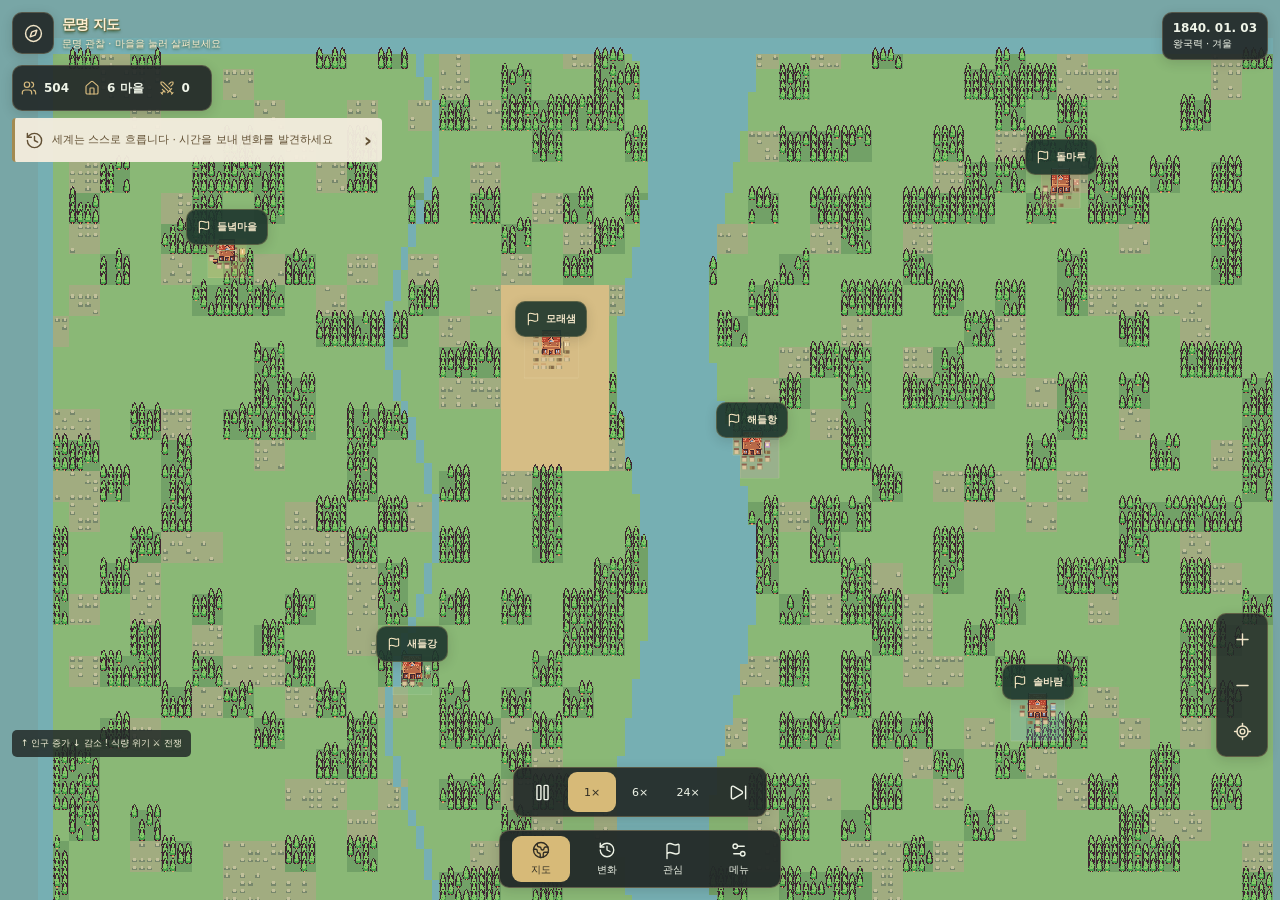
==== commit cbfd2f90: "Reduce idle and hidden rendering work; constrain the observer roadmap Separate legacy panel renderin" ====
--- a/index.html
+++ b/index.html
@@ -2253,22 +2253,23 @@
  }}
 function renderEconomy(){ensureProducts();el('ecoSummary').textContent=`생활 단계: ${['자급생활','물물교환','상업경제'][W.stage]}. 공동 비축 ${Math.round(W.food)} · 가구 저장 ${Math.round(W.households.reduce((x,h)=>x+householdFood(h),0))} · 공유 시장 금화 ${Math.round(W.coin)}G · 곡물 기준가 ${W.stage===2?(W.marketPrices?.grain||1)+'G':'화폐 없음'}. 개인 소득과 농지 소유는 '가구·재산'에서 확인.`;
 el('facilities').replaceChildren();const data=[['민가',W.buildings.homes+'동'],['곡물 창고',W.buildings.granary+'동'],['수로',W.buildings.irrigation+'곳'],['공방',W.buildings.workshop+'동'],['도구',Math.round(W.tools)+'개'],['목재 / 석재',Math.round(W.wood)+' / '+Math.round(W.stone)],...FOOD_TYPES.map(k=>[FOOD_LABELS[k],Math.round(W.products[k]||0)+'']),['가축 / 사료',W.cattle+'마리 / '+Math.round(W.fodder)],['과수 / 벌통',W.orchardTrees+'그루 / '+W.hives+'개'],['강 어족자원',Math.round(W.fishStock)+''],['저장고 / 훈연장',W.buildings.cellar+' / '+W.buildings.smokehouse],['농경지 / 재배 / 수확',`${W.fields.length}필지 / ${W.fields.filter(p=>p.state==='growing').length}재배 / ${W.harvests||0}회`],['출생 / 가족 / 성장',`${W.births||0}명 / ${W.marriages||0}쌍 / ${W.childrenReared||0}명`],['수습 교육 / 직업 전환',`${W.apprentices||0} / ${W.careerChanges||0}`],['일당 지급 / 농사 수확몫',`${Math.round(W.wageGrain||0)} / ${Math.round(W.harvestWages||0)}`],['시장 거래 / 토지 거래',`${W.marketDeals||0} / ${W.landSales||0}`],['무토지 가구 / 자산 불평등',`${inequality().landless}가구 / ${inequality().gini.toFixed(2)}`],['신용 대출 / 채무불이행',`${W.loansMade||0}건 / ${W.loanDefaults||0}건`],['상환된 곡물·금화 / 노동상환',`${Math.round(W.loansRepaid||0)} / ${Math.round(W.debtLaborPayments||0)}`],['고용계약 / 계약 파기',`${W.contractsSigned||0}건 / ${W.contractsBroken||0}건`]];for(const [k,v] of data){const box=document.createElement('div');box.className='facility';const a=document.createElement('b');a.textContent=v;const b=document.createElement('small');b.textContent=k;box.append(a,b);el('facilities').append(box)}el('techSummary').textContent=`농사법 ${W.tech.farm.lvl} · 목축 ${W.tech.husbandry.lvl} · 과수·양봉 ${W.tech.orchard.lvl} · 보존 ${W.tech.preserve.lvl} · 수공업 ${W.tech.craft.lvl} · 교역 ${W.tech.trade.lvl}. 진행 건설: ${W.project?W.project.type+' '+Math.round(W.project.progress/W.project.needed*100)+'%':'없음'}.`}
-function render(){const d=date();el('date').textContent=`촌락력 ${d.year}년 ${String(d.month).padStart(2,'0')}월 ${String(d.day).padStart(2,'0')}일`;ensureRegion();el('era').textContent=settlementTitles[W.development.level]+' · '+['자급','물물교환','상업'][W.stage];el('pop').textContent=people().length+'명';el('food').textContent=Math.round(W.food)+'자루';el('daysFood').textContent=(people().length?Math.floor(W.food/people().length):0)+'일';el('materials').textContent=Math.round(W.wood)+' / '+Math.round(W.stone);el('unrest').textContent=Math.round(W.grievance)+'/100';el('unrest').className=W.grievance>=65?'danger':'';el('status').textContent=W.abandoned?'멸망':W.state||'존속';el('status').className=W.abandoned||W.state==='몰락 위기'?'danger':W.state==='성장'?'good':'';el('season').textContent=season()+(W.crisis?.active?' · 대흉작':'');el('fieldInfo').textContent=`곡물 ${Math.round(W.dailyProduction.grain||0)} · 과일 ${Math.round(W.dailyProduction.fruit||0)} · 우유 ${Math.round(W.dailyProduction.milk||0)} · 생선 ${Math.round(W.dailyProduction.fish||0)}`;el('stage').textContent=['농경·수렵채집','잉여 곡물 물물교환','시장과 상업'][W.stage];el('visibleWorkers').textContent=`농부 ${count('farmer')} · 낙농 ${count('herder')} · 과수 ${count('orchardist')}`;el('visibleForagers').textContent=`채집 ${count('forager')} · 어업 ${count('fisher')} · 양봉 ${count('beekeeper')}`;el('projectLine').textContent=W.project?'건축 '+Math.round(W.project.progress/W.project.needed*100)+'%':'주민 스스로 생활 중';
-renderObserverSummary();renderRecentEvents();if(worldView==='region'||observedSettlementId!==0){const entries=ensureWorld().settlementHistory?.[worldView==='region'?regionSelection:observedSettlementId]||[];el('recentEvents').replaceChildren();for(const e of entries.slice(0,2)){const row=document.createElement('li');row.textContent=e.message;el('recentEvents').append(row)}el('openChronicle').textContent='마을 기록 · 카드에서 자세히 ↗'}else el('openChronicle').textContent='최근 소식 · 연대기 열기 ↗';if(tab==='people')renderPeople();else if(tab==='news')renderNews();else if(tab==='economy')renderEconomy();else if(tab==='families')renderHouseholds();else if(tab==='politics')renderPolitics();else if(tab==='region')renderRegion();else el('lawStats').textContent=`범죄·위협 ${W.crimeCount}건 · 신고 ${W.reportedCrimes}건 · 현장에서 해결 ${W.solvedCrimes}건.`;drawWorld();updateSurfaceHUD()}
+function render(){if(!surface||el('app').classList.contains?.('detail-open'))renderLegacyPanels();drawWorld();updateSurfaceHUD()}
+function renderLegacyPanels(){const d=date();el('date').textContent=`촌락력 ${d.year}년 ${String(d.month).padStart(2,'0')}월 ${String(d.day).padStart(2,'0')}일`;ensureRegion();el('era').textContent=settlementTitles[W.development.level]+' · '+['자급','물물교환','상업'][W.stage];el('pop').textContent=people().length+'명';el('food').textContent=Math.round(W.food)+'자루';el('daysFood').textContent=(people().length?Math.floor(W.food/people().length):0)+'일';el('materials').textContent=Math.round(W.wood)+' / '+Math.round(W.stone);el('unrest').textContent=Math.round(W.grievance)+'/100';el('unrest').className=W.grievance>=65?'danger':'';el('status').textContent=W.abandoned?'멸망':W.state||'존속';el('status').className=W.abandoned||W.state==='몰락 위기'?'danger':W.state==='성장'?'good':'';el('season').textContent=season()+(W.crisis?.active?' · 대흉작':'');el('fieldInfo').textContent=`곡물 ${Math.round(W.dailyProduction.grain||0)} · 과일 ${Math.round(W.dailyProduction.fruit||0)} · 우유 ${Math.round(W.dailyProduction.milk||0)} · 생선 ${Math.round(W.dailyProduction.fish||0)}`;el('stage').textContent=['농경·수렵채집','잉여 곡물 물물교환','시장과 상업'][W.stage];el('visibleWorkers').textContent=`농부 ${count('farmer')} · 낙농 ${count('herder')} · 과수 ${count('orchardist')}`;el('visibleForagers').textContent=`채집 ${count('forager')} · 어업 ${count('fisher')} · 양봉 ${count('beekeeper')}`;el('projectLine').textContent=W.project?'건축 '+Math.round(W.project.progress/W.project.needed*100)+'%':'주민 스스로 생활 중';
+renderObserverSummary();renderRecentEvents();if(worldView==='region'||observedSettlementId!==0){const entries=ensureWorld().settlementHistory?.[worldView==='region'?regionSelection:observedSettlementId]||[];el('recentEvents').replaceChildren();for(const e of entries.slice(0,2)){const row=document.createElement('li');row.textContent=e.message;el('recentEvents').append(row)}el('openChronicle').textContent='마을 기록 · 카드에서 자세히 ↗'}else el('openChronicle').textContent='최근 소식 · 연대기 열기 ↗';if(tab==='people')renderPeople();else if(tab==='news')renderNews();else if(tab==='economy')renderEconomy();else if(tab==='families')renderHouseholds();else if(tab==='politics')renderPolitics();else if(tab==='region')renderRegion();else el('lawStats').textContent=`범죄·위협 ${W.crimeCount}건 · 신고 ${W.reportedCrimes}건 · 현장에서 해결 ${W.solvedCrimes}건.`;}
 function renderObserverSummary(){const v=regionVillage(worldView==='region'?regionSelection:observedSettlementId);if(!v)return;el('era').textContent=v.name+' · '+(v.pop?settlementTitles[v.level]:'폐허');el('pop').textContent=v.pop+'명';el('daysFood').textContent=(v.pop?Math.floor(v.food/v.pop):0)+'일';el('food').textContent=Math.floor(v.food)+'자루';el('materials').textContent=Math.floor(v.wood)+' / '+Math.floor(v.stone);el('status').textContent=settlementCondition(v);el('observerMetricLabel').textContent='병력';el('unrest').textContent=v.soldiers+'명';el('unrest').className='';if(v.id!==0){el('fieldInfo').textContent=v.name+' · 영토 '+heldTiles(v.id).length+'구역';el('stage').textContent='배움터 '+v.schools+' · 기술 '+v.tech;el('visibleWorkers').textContent='농지 '+(v.farms||0);el('visibleForagers').textContent='주택 '+v.homes;el('projectLine').textContent=v.lastAction||'자율 생활 중'} }
-function switchTab(key){if(observedSettlementId!==0&&key!=='region'){key='region'}const openingWorld=key==='region'&&worldView!=='region';tab=key;worldView=key==='region'&&!(worldView==='village'&&observedSettlementId!==0)?'region':'village';if(openingWorld)fitWorldCamera();el('app').dataset.view=worldView;el('worldCamera').hidden=worldView!=='region';el('worldMapControl').textContent=worldView==='region'?'선택 마을 관찰 ↗':'문명 지도 ← '+regionVillage(observedSettlementId).name;el('app').classList.add('card-opened');for(const k of ['people','news','economy','families','politics','laws','region']){el(k==='economy'?'ecoPanel':k+'Panel').hidden=k!==key;el('tab-'+k).classList.toggle('active',k===key)}render()}
+function switchTab(key){if(observedSettlementId!==0&&key!=='region'){key='region'}const openingWorld=key==='region'&&worldView!=='region';tab=key;worldView=key==='region'&&!(worldView==='village'&&observedSettlementId!==0)?'region':'village';if(openingWorld)fitWorldCamera();el('app').dataset.view=worldView;el('worldCamera').hidden=worldView!=='region';el('worldMapControl').textContent=worldView==='region'?'선택 마을 관찰 ↗':'문명 지도 ← '+regionVillage(observedSettlementId).name;el('app').classList.add('card-opened');el('app').classList.add('detail-open');for(const k of ['people','news','economy','families','politics','laws','region']){el(k==='economy'?'ecoPanel':k+'Panel').hidden=k!==key;el('tab-'+k).classList.toggle('active',k===key)}render()}
 function selectResident(id){selection=id;page=Math.max(0,Math.floor(people().findIndex(n=>n.id===id)/(window.innerHeight>850?7:5)));switchTab('people')}
 function canvasClick(ev){if(surface){surfaceCanvasClick(ev);return}if(worldView==='region'){regionMapClick(ev);return}if(observedSettlementId!==0){switchTab('region');return}const r=canvas.getBoundingClientRect();const scale=Math.min(r.width/900,r.height/570),x=(ev.clientX-r.left-(r.width-900*scale)/2)/scale,y=(ev.clientY-r.top-(r.height-570*scale)/2)/scale;if(x<0||x>900||y<0||y>570)return;let nearest=null,best=1e9;for(const n of people()){const dist=Math.hypot(n.fx-x,n.fy-y);if(dist<best){best=dist;nearest=n}}if(nearest&&best<45){selectResident(nearest.id)}}
 function setSpeed(v){speed=v;paused=false;el('speedMenu').value=String(v);el('pause').textContent='일시정지';el('pause').classList.remove('active');for(const b of document.querySelectorAll('[data-speed]'))b.classList.toggle('active',Number(b.dataset.speed)===v);startClock()}
-let lastPaintTime=0;
-function frame(now){try{if(!W)return;if(skipTask){lastFrameTime=now;return}const dt=lastFrameTime?Math.min(.25,(now-lastFrameTime)/1000):0;lastFrameTime=now;advanceJourneys(dt);advanceRegionalResidents(dt);if(now-lastPaintTime>=1000/30){drawWorld();updateMotionCard();lastPaintTime=now}}finally{requestAnimationFrame(frame)}}
+let lastPaintTime=0,lastPausedPaint='';
+function frame(now){try{if(!W)return;if(skipTask||document.hidden){lastFrameTime=now;return}if(now-lastPaintTime<1000/30)return;const cam=worldView==='region'?worldCamera:surface?.camera;const still=[W.day,worldView,cam?.x,cam?.y,cam?.zoom,surface?.selection?.type,surface?.selection?.key,surface?.territories].join(':');if(paused&&still===lastPausedPaint){lastFrameTime=now;return}const dt=lastFrameTime?Math.min(.25,(now-lastFrameTime)/1000):0;lastFrameTime=now;lastPausedPaint=still;if(worldView==='village'&&observedSettlementId===0)advanceJourneys(dt);else if(!paused)visualTime+=dt*60;advanceRegionalResidents(dt);drawWorld();updateMotionCard();lastPaintTime=now}finally{requestAnimationFrame(frame)}}
 function startClock(){
- if(timer)clearInterval(timer);let budget=0,last=performance.now();
+ if(timer)clearInterval(timer);let budget=0,last=performance.now(),lastHUD=0;
  timer=setInterval(()=>{const now=performance.now(),elapsed=Math.min(250,Math.max(0,now-last));last=now;
   if(paused||skipTask||!worldCanAdvance()){budget=0;return}
   budget+=elapsed*speed/700;const until=performance.now()+12;let steps=0;
   while(budget+1e-8>=1&&steps<8&&performance.now()<until&&worldCanAdvance()){dailyStep();budget=Math.max(0,budget-1);steps++}
-  if(steps)render();
+  if(steps&&now-lastHUD>=200){render();lastHUD=now}
  },50);
 }
 
@@ -2367,16 +2368,16 @@
  const scale=Math.max(w/900,h/570);ctx.setTransform(scale,0,0,scale,(w-900*scale)/2,(h-570*scale)/2);ctx.imageSmoothingEnabled=false;
 }
 function drawSurfaceVillage(){
- const id=observedSettlementId,v=regionVillage(id);if(!v)return;const cam=surface.camera;if(surface.follow&&id===0){const n=find(surface.follow);if(n?.alive){cam.x=n.fx;cam.y=n.fy}else surface.follow=null}
+ const seasonName=season(),id=observedSettlementId,v=regionVillage(id);if(!v)return;const cam=surface.camera;if(surface.follow&&id===0){const n=find(surface.follow);if(n?.alive){cam.x=n.fx;cam.y=n.fy}else surface.follow=null}
  prepareSurfaceCanvas();rect(0,0,900,570,id===0?medievalGround():landTypes[settlementLand(id)].ground);ctx.save();ctx.translate(450,285);ctx.scale(cam.zoom,cam.zoom);ctx.translate(-cam.x,-cam.y);
  // Sparse, deterministic ground texture; observing consumes no simulation randomness.
- rect(-1200,-900,4200,3000,id===0?medievalGround():landTypes[settlementLand(id)].ground);for(let i=0;i<850;i++){const x=(i*137+W.seed%97)%2200-200,y=(i*71)%1000-200;rect(x,y,2,1,season()==='겨울'?'#e0e4ca':'#679253');if(i%11===0)rect(x+3,y+2,3,1,season()==='겨울'?'#d0d8bd':'#b6c67e')}
+ rect(-1200,-900,4200,3000,id===0?medievalGround():landTypes[settlementLand(id)].ground);for(let i=0;i<850;i++){const x=(i*137+W.seed%97)%2200-200,y=(i*71)%1000-200;rect(x,y,2,1,seasonName==='겨울'?'#e0e4ca':'#679253');if(i%11===0)rect(x+3,y+2,3,1,seasonName==='겨울'?'#d0d8bd':'#b6c67e')}
  if(id===0)for(let x=-250;x<1850;x+=12){const y=508+Math.round(Math.sin(x/100)*7);rect(x,y-5,12,180,'#b8ba7d');rect(x,y+2,12,180,'#75b7b6');rect(x,y+12,12,180,'#6aa9ad');if(x%48===0)rect(x+4,y+24+Math.sin(x)*12,16,2,'#b4d9c4')}
  surface.nodes=[];surface.depth=[];
  function node(type,key,x,y,label,icon){surface.nodes.push({type,key,x,y,label,icon})}
  if(id===0){
   drawVillageRoads();
-  for(let i=0;i<32;i++)surfaceTree(22+(i*59)%245,58+(i*43)%190,.8+(i%3)*.2,season()==='가을'&&i%3===0);
+  for(let i=0;i<32;i++)surfaceTree(22+(i*59)%245,58+(i*43)%190,.8+(i%3)*.2,seasonName==='가을'&&i%3===0);
   for(let i=0;i<W.fields.length;i++){const f=W.fields[i],m=fieldMarker(i);rect(m.x,m.y,m.width,m.height,'#8d6945');for(let r=0;r<Math.floor(m.height/9);r++){rect(m.x+3,m.y+5+r*9,m.width-6,2,'#b88b56');if(f.state==='growing'||f.state==='ripe')for(let c=0;c<Math.floor(m.width/10);c++)farmSprite(f.state==='ripe'?6:5,f.state==='ripe'?5:4,m.x+2+c*10,m.y+r*9,12)}node('field',i,m.x+m.width/2,m.y+m.height/2,'농지 '+(i+1),'sprout')}
   for(let i=0;i<W.buildings.homes;i++){const m=homeMarker(i);if(!m)continue;townHouse(m.x,m.y,'home',m.scale*1.15);node('home',i,m.x,m.y,'주택 '+(i+1),'house')}
   if(count('healer')){townHouse(650,240,'clinic',.8);node('clinic',0,650,240,'치료소','heart')}if(W.buildings.schools){townHouse(745,205,'school',.8);node('school',0,745,205,'배움터','graduation-cap')}if(count('quarrier')){rect(806,115,48,25,'#929a87');rect(816,101,24,25,'#bcc2a9');node('quarry',0,830,145,'채석장','hammer')}townHouse(650,122,'hall',1.7);node('hall',0,650,123,'회관','flag');townHouse(429,135,'granary',1.25);node('granary',0,429,135,'창고','warehouse');townHouse(495,411,'workshop',1.15);node('workshop',0,495,411,'공방','hammer');
@@ -2455,12 +2456,21 @@
   if(a.phase==='working'&&a.role==='farmer'&&surface.atlas?.naturalWidth){ctx.save();ctx.translate(a.x+10,a.y);ctx.rotate(paused?0:Math.sin(state.clock*5+a.id)*.35);ctx.drawImage(surface.atlas,8*16,9*16,16,16,-4,-8,12,12);ctx.restore()}
  });}
 }
+// Geographic pixels and political overlays have independent invalidation keys.
+function surfaceTerritoryLayer(r){
+ const towns=[regionVillage(0),...r.villages],stamp=[r.cartography,r.worldWidth,r.worldHeight,...towns.map(v=>v.id+':'+!!v.pop+':'+factionOf(v.id))].join('|');
+ if(surface.territoryArt?.world===W&&surface.territoryArt.stamp===stamp)return surface.territoryArt.canvas;
+ const art=document.createElement('canvas');art.width=r.worldWidth*12;art.height=r.worldHeight*12;const c=art.getContext('2d'),colors=new Map(towns.filter(v=>v.pop).map(v=>[v.id,r.factions.find(f=>f.id===factionOf(v.id))?.color||'#f0d39a']));
+ c.strokeStyle='#efedc76b';c.lineWidth=.5;for(const [key,id]of Object.entries(r.owners)){const color=colors.get(id);if(!color)continue;const [x,y]=parseTile(key);c.globalAlpha=.26;c.fillStyle=color;c.fillRect(x*12,y*12,12,12);c.globalAlpha=1;for(const [dx,dy]of [[1,0],[-1,0],[0,1],[0,-1]])if(r.owners[tileKey(x+dx,y+dy)]!==id){c.beginPath();c.moveTo(x*12+(dx===1?12:0),y*12+(dy===1?12:0));c.lineTo(x*12+(dx===1?12:dx===-1?0:12),y*12+(dy===1?12:dy===-1?0:12));c.stroke()}}
+ surface.territoryArt={world:W,stamp,canvas:art};return art;
+}
+
 function drawSurfaceRegion(){
  const r=ensureWorld();prepareSurfaceCanvas();rect(0,0,900,570,'#78a6a6');
- const sig=W.seed+':'+r.cartography+':'+!!surface.atlas?.naturalWidth;
- if(!surface.regionArt||surface.regionArt.sig!==sig){const art=document.createElement('canvas');art.width=r.worldWidth*12;art.height=r.worldHeight*12;const c=art.getContext('2d');c.imageSmoothingEnabled=false;for(let y=0;y<r.worldHeight;y++)for(let x=0;x<r.worldWidth;x++){const tile=worldTile(x,y),known=r.explored[tileKey(x,y)];c.fillStyle=tile.kind==='water'?'#76afb3':tile.kind==='hill'?'#a1ac80':tile.kind==='forest'?'#72a167':tile.kind==='desert'?'#d6bd85':'#8ab876';c.fillRect(x*12,y*12,12,12);if(tile.kind==='forest'&&worldHash(x,y)>.3&&surface.atlas?.naturalWidth)c.drawImage(surface.atlas,4*16,0,16,32,x*12,y*12-10,12,24);if(tile.kind==='hill'&&worldHash(x,y)>.55){c.fillStyle='#77876c';c.fillRect(x*12+2,y*12+5,8,4);c.fillStyle='#c1c09b';c.fillRect(x*12+4,y*12+2,4,5)}if(!known){c.fillStyle='#b8c49d33';c.fillRect(x*12,y*12,12,12)}}surface.regionArt={sig,canvas:art}}
+ const sig=[W.seed,r.worldWidth,r.worldHeight,r.landscapeVersion,!!surface.atlas?.naturalWidth].join(':');
+ if(!surface.regionArt||surface.regionArt.sig!==sig){const art=document.createElement('canvas');art.width=r.worldWidth*12;art.height=r.worldHeight*12;const c=art.getContext('2d');c.imageSmoothingEnabled=false;for(let y=0;y<r.worldHeight;y++)for(let x=0;x<r.worldWidth;x++){const tile=worldTile(x,y),known=r.explored[tileKey(x,y)];c.fillStyle=tile.kind==='water'?'#76afb3':tile.kind==='hill'?'#a1ac80':tile.kind==='forest'?'#72a167':tile.kind==='desert'?'#d6bd85':'#8ab876';c.fillRect(x*12,y*12,12,12);if(tile.kind==='forest'&&worldHash(x,y)>.3&&surface.atlas?.naturalWidth)c.drawImage(surface.atlas,4*16,0,16,32,x*12,y*12-10,12,24);if(tile.kind==='hill'&&worldHash(x,y)>.55){c.fillStyle='#77876c';c.fillRect(x*12+2,y*12+5,8,4);c.fillStyle='#c1c09b';c.fillRect(x*12+4,y*12+2,4,5)}}surface.regionArt={sig,canvas:art}}
  ctx.save();ctx.translate(450,285);ctx.scale(worldCamera.zoom,worldCamera.zoom);ctx.translate(-worldCamera.x,-worldCamera.y);ctx.drawImage(surface.regionArt.canvas,0,0);
- if(surface.territories)for(const [key,id]of Object.entries(r.owners)){const v=regionVillage(id);if(!v?.pop)continue;const [x,y]=parseTile(key);ctx.globalAlpha=.26;rect(x*12,y*12,12,12,r.factions.find(f=>f.id===factionOf(id))?.color||'#f0d39a');ctx.globalAlpha=1;ctx.strokeStyle='#efedc76b';ctx.lineWidth=.5;for(const [dx,dy]of [[1,0],[-1,0],[0,1],[0,-1]])if(r.owners[tileKey(x+dx,y+dy)]!==id){ctx.beginPath();ctx.moveTo(x*12+(dx===1?12:0),y*12+(dy===1?12:0));ctx.lineTo(x*12+(dx===1?12:dx===-1?0:12),y*12+(dy===1?12:dy===-1?0:12));ctx.stroke()}}
+ if(surface.territories)ctx.drawImage(surfaceTerritoryLayer(r),0,0);
  for(const pact of Object.values(r.alliances||{})){const towns=[regionVillage(0),...r.villages],a=towns.find(v=>v.pop&&factionOf(v.id)===pact.a),b=towns.find(v=>v.pop&&factionOf(v.id)===pact.b);if(!a||!b)continue;ctx.strokeStyle='#4fe0c0aa';ctx.lineWidth=2/worldCamera.zoom;ctx.setLineDash([8,5]);ctx.beginPath();ctx.moveTo(a.tx*12+6,a.ty*12+6);ctx.lineTo(b.tx*12+6,b.ty*12+6);ctx.stroke();ctx.setLineDash([])}
  for(const [key,day]of Object.entries(r.lastTrade)){if(W.day-day>90)continue;const [a,b]=key.split(':').map(Number).map(regionVillage);if(!a?.pop||!b?.pop)continue;ctx.strokeStyle='#f6e9be99';ctx.lineWidth=1.4/worldCamera.zoom;ctx.setLineDash([3,4]);ctx.beginPath();ctx.moveTo(a.tx*12+6,a.ty*12+6);ctx.lineTo(b.tx*12+6,b.ty*12+6);ctx.stroke();ctx.setLineDash([]);if(W.day-day<14){const t=((W.day-day)/14+(visualTime%360)/360)%1,x=(a.tx+(b.tx-a.tx)*t)*12+6,y=(a.ty+(b.ty-a.ty)*t)*12+6;rect(x-6,y-4,12,7,'#b88349');rect(x-5,y+3,3,3,'#433e33');rect(x+3,y+3,3,3,'#433e33');farmSprite(7,1,x-4,y-11,9)}}
  for(const v of [regionVillage(0),...r.villages]){const x=v.tx*12+6,y=v.ty*12+6;if(surface.selection?.type==='settlement'&&surface.selection.key===v.id){ctx.strokeStyle='#fff0b8';ctx.lineWidth=2/worldCamera.zoom;ctx.beginPath();ctx.ellipse(x,y+10,24,12,0,0,Math.PI*2);ctx.stroke()}if(v.pop){drawWorldCity(v);townHouse(x,y,v.level>=4?'hall':'home',.55+Math.min(3,v.level)*.06);heraldFlag(x+19,y+2,r.factions.find(f=>f.id===factionOf(v.id))?.color||'#bd915d',.6);if(v.level>1)townHouse(x+17,y+9,'home',.4);if(v.schools)sprite(11,6,x-23,y,9)}else{rect(x-9,y-5,19,14,'#777f69');sprite(9,8,x-6,y-12,14)}}
@@ -2469,7 +2479,7 @@
  ctx.restore();
 }
 function drawSurfaceSelection(){const s=surface.selection;if(!s||s.type==='person')return;const node=surface.nodes.find(n=>n.type===s.type&&n.key===s.key);if(node){const [x,y]=localToScreen(node.x,node.y);ctx.strokeStyle='#fff1bd';ctx.lineWidth=2;ctx.beginPath();ctx.ellipse(x,y+8,23*surface.camera.zoom,9*surface.camera.zoom,0,0,Math.PI*2);ctx.stroke()}}
-function drawWorld(){const previous=drawnVillages;drawnVillages=new Map();try{if(!surface){if(worldView==='region')drawRegionMap();else drawLegacyVillage();return}if(worldView==='region')drawSurfaceRegion();else drawSurfaceVillage();positionSurfacePins();drawSurfaceMinimap()}finally{drawnVillages=previous}}
+function drawWorld(){const previous=drawnVillages;drawnVillages=new Map();try{if(!surface){if(worldView==='region')drawRegionMap();else drawLegacyVillage();return}if(worldView==='region')drawSurfaceRegion();else drawSurfaceVillage();positionSurfacePins()}finally{drawnVillages=previous}}
 function surfaceButton(icon,label,handler,primary=false){const b=document.createElement('button');b.type='button';b.innerHTML=surfaceIcon(icon)+'<span>'+label+'</span>';if(primary)b.className='primary';b.onclick=handler;return b}
 function surfaceToast(message){el('mapToast').textContent=message;el('mapToast').hidden=false;clearTimeout(surface.toastTimer);surface.toastTimer=setTimeout(()=>el('mapToast').hidden=true,3500)}
 function closeSurfaceInspector(){surface.roleFilter=null;surface.selection=null;surface.follow=null;surface.family=null;el('mapInspect').hidden=true;el('app').classList.remove('detail-open');updateSurfacePins();}
@@ -2677,10 +2687,11 @@
 function focusSurfaceRole(role){if(observedSettlementId!==0){const agents=regionalResidents(regionVillage(observedSettlementId)).agents,index=agents.findIndex(a=>a.role===role);showSurfaceInspect(index<0?'population':'regionalPerson',index<0?observedSettlementId:index);return}const group=people().filter(n=>n.role===role);selectSurfacePerson(group[0]||people()[0])}
 function updateSurfacePins(){if(!surface)return;const root=el('mapPins'),observations=worldView==='region'?new Map(observerRows().map(row=>[row.v.id,row])):null;const items=worldView==='region'?[regionVillage(0),...ensureWorld().villages].map(v=>({type:'settlement',key:v.id,x:v.tx*12+6,y:v.ty*12-15,label:v.name,hint:(()=>{const row=observations.get(v.id);return row?.war?'⚔':row?.crisis?'!':row?.delta>0?'↑'+row.delta:row?.delta<0?'↓'+Math.abs(row.delta):!v.pop?'폐허':''})(),tone:(()=>{const row=observations.get(v.id);return row?.war||row?.crisis||!v.pop?'danger':row?.delta>0?'growth':'neutral'})(),icon:v.pop?'flag':'history'})):(surface.nodes||[]).filter(n=>['hall','granary','workshop','forest','river','settlement','clinic','school','quarry','military','civic'].includes(n.type));const signature=worldView+':'+observedSettlementId+':'+items.map(n=>n.type+':'+n.key+':'+n.label+':'+n.icon+':'+(n.hint||'')).join('|');if(surface.pinSignature===signature){surface.pins.forEach((pin,i)=>{pin.node=items[i];pin.button.onclick=()=>{const n=pin.node;showSurfaceInspect(n.type,n.key,n.x,n.y)}});positionSurfacePins();return}if(surface.uiPresses?.size){positionSurfacePins();return}surface.pinSignature=signature;root.replaceChildren();surface.pins=[];for(const n of items){const b=document.createElement('button');b.type='button';b.className=worldView==='region'?'pin-settlement':'pin-local';b.setAttribute('aria-label',n.label);b.title=n.label+(n.hint?' · '+n.hint:'');b.dataset.tone=n.tone||'';b.innerHTML=surfaceIcon(n.icon)+(worldView==='region'?'<span>'+n.label+'</span>':'');if(n.hint){const hint=document.createElement('small');hint.className='pin-change';hint.textContent=n.hint;b.append(hint)}b.onclick=()=>showSurfaceInspect(n.type,n.key,n.x,n.y);root.append(b);surface.pins.push({node:n,button:b})}positionSurfacePins()}
 function positionSurfacePins(){
- if(!surface)return;const bounds=canvas.getBoundingClientRect(),crowded=worldView==='region',occupied=[];
+ if(!surface)return;const bounds=canvas.getBoundingClientRect(),crowded=worldView==='region',occupied=[],cam=crowded?worldCamera:surface.camera,stamp=[worldView,W.day,surface.pinSignature,surface.selection?.type,surface.selection?.key,cam.x,cam.y,cam.zoom,bounds.width,bounds.height].join(':');if(surface.pinLayoutStamp===stamp){if(surface.selection&&!el('mapInspect').hidden)positionSurfaceInspector();return}surface.pinLayoutStamp=stamp;
  const pins=crowded?[...surface.pins].sort((a,b)=>Number(b.node.key===surface.selection?.key)-Number(a.node.key===surface.selection?.key)||(regionVillage(b.node.key)?.pop||0)-(regionVillage(a.node.key)?.pop||0)):surface.pins;
- for(const {node:n,button:b}of pins){b.classList.toggle('selected',surface.selection?.type===n.type&&surface.selection.key===n.key);const point=worldView==='region'?[450+(n.x-worldCamera.x)*worldCamera.zoom,285+(n.y-worldCamera.y)*worldCamera.zoom]:localToScreen(n.x,n.y-47);const [x,y]=mapViewPoint(...point);b.style.left=x+'px';b.style.top=y+'px';let hidden=x<15||x>bounds.width-15||y<110||y>bounds.height-100;
- if(crowded&&!hidden){const width=b.getBoundingClientRect().width||Math.min(180,n.label.length*9+38),height=38;let placed=false;for(const offset of [0,-40,40]){const box=[x-width/2,y-height+offset,width,height];if(box[0]<8||box[0]+width>bounds.width-8||box[1]<110||box[1]+height>bounds.height-190||occupied.some(other=>boxesOverlap(box,other)))continue;occupied.push(box);b.style.top=(y+offset)+'px';placed=true;break}hidden=!placed}b.hidden=hidden;
+ const widths=new Map(pins.map(p=>[p.button,p.button.getBoundingClientRect().width||Math.min(180,p.node.label.length*9+38)]));
+ for(const {node:n,button:b}of pins){b.classList.toggle('selected',surface.selection?.type===n.type&&surface.selection.key===n.key);const point=worldView==='region'?[450+(n.x-worldCamera.x)*worldCamera.zoom,285+(n.y-worldCamera.y)*worldCamera.zoom]:localToScreen(n.x,n.y-47);const scale=Math.max(bounds.width/900,bounds.height/570),x=(bounds.width-900*scale)/2+point[0]*scale,y=(bounds.height-570*scale)/2+point[1]*scale;b.style.left=x+'px';b.style.top=y+'px';let hidden=x<15||x>bounds.width-15||y<110||y>bounds.height-100;
+ if(crowded&&!hidden){const width=widths.get(b),height=38;let placed=false;for(const offset of [0,-40,40]){const box=[x-width/2,y-height+offset,width,height];if(box[0]<8||box[0]+width>bounds.width-8||box[1]<110||box[1]+height>bounds.height-190||occupied.some(other=>boxesOverlap(box,other)))continue;occupied.push(box);b.style.top=(y+offset)+'px';placed=true;break}hidden=!placed}b.hidden=hidden;
  }if(surface.selection&&!el('mapInspect').hidden)positionSurfaceInspector();
 }
 function drawSurfaceMinimap(){if(!surface)return;const now=Date.now();if(surface.lastMini&&now-surface.lastMini<500)return;surface.lastMini=now;const c=el('mapMini').getContext('2d'),r=ensureWorld(),w=162,h=98;c.clearRect(0,0,w,h);c.fillStyle='#638f69';c.fillRect(0,0,w,h);const cities=[regionVillage(0),...r.villages],minX=Math.min(...cities.map(v=>v.tx))-10,maxX=Math.max(...cities.map(v=>v.tx))+10,minY=Math.min(...cities.map(v=>v.ty))-9,maxY=Math.max(...cities.map(v=>v.ty))+9;surface.miniBounds={minX,maxX,minY,maxY};for(let y=minY;y<maxY;y++)for(let x=minX;x<maxX;x++){const tile=worldTile(x,y);c.fillStyle=tile.kind==='water'?'#88b9bc':tile.kind==='forest'?'#4c7d59':tile.kind==='hill'?'#a2ad85':tile.kind==='desert'?'#d6bd85':'#89b27b';c.fillRect((x-minX)/(maxX-minX)*w,(y-minY)/(maxY-minY)*h,w/(maxX-minX)+1,h/(maxY-minY)+1)}for(const v of cities){c.fillStyle=!v.pop?'#9a9a82':v.id===observedSettlementId?'#fff0b8':'#e7d4a0';c.fillRect((v.tx-minX)/(maxX-minX)*w-2,(v.ty-minY)/(maxY-minY)*h-2,4,4)}const camera=worldView==='region'?worldCamera:{x:regionVillage(observedSettlementId).tx*12,y:regionVillage(observedSettlementId).ty*12,zoom:4};const x=(camera.x/12-minX)/(maxX-minX)*w,y=(camera.y/12-minY)/(maxY-minY)*h;c.strokeStyle='#f5ecc5';c.lineWidth=1;c.strokeRect(x-13,y-9,26,18)}
@@ -2696,12 +2707,12 @@
  el('mapSaga').innerHTML=surfaceIcon('flag')+'<span>관심</span>';el('mapStory').onclick=()=>openObservatory();el('mapSaga').onclick=()=>openObservatory('watch');
  el('mapPlace').setAttribute('role','button');el('mapPlace').setAttribute('aria-label','마을 현황 보기');el('mapPlace').tabIndex=0;el('mapPlace').title='마을 현황 보기';el('mapPlace').style.cursor='pointer';el('mapPlace').style.pointerEvents='auto';el('mapPlace').style.touchAction='manipulation';el('mapPlace').onclick=()=>worldView==='region'?openObservatory():showSurfaceInspect('settlement',observedSettlementId);el('mapPlace').onkeydown=ev=>{if(ev.key==='Enter'||ev.key===' '){ev.preventDefault();el('mapPlace').onclick()}};
  el('mapWorld').onclick=()=>worldView==='region'?openSurfaceVillage(regionSelection):openSurfaceWorld();el('dockWorld').onclick=openSurfaceWorld;el('dockPeople').onclick=findSurfaceResident;el('hudPeopleButton').onclick=()=>worldView==='region'?openObservatory():findSurfaceResident();el('dockTerritory').onclick=()=>showSociety(worldView==='region'||observedSettlementId!==0?'world':'families');el('dockHistory').onclick=()=>openObservatory();el('dockSettings').onclick=()=>showSurfaceInspect('settings',0);el('hudWarButton').onclick=()=>showSurfaceInspect('war',0);el('mapHelp').onclick=()=>showSurfaceInspect('help',0);el('mapPause').onclick=()=>{if(skipTask){surfaceToast('시간 건너뛰기는 오른쪽 건너뛰기 버튼으로 중단하세요');return}paused=!paused;updateSurfaceHUD()};for(const b of document.querySelectorAll('[data-map-speed]'))b.onclick=()=>{if(skipTask)return;setSpeed(Number(b.dataset.mapSpeed));updateSurfaceHUD();surfaceToast(b.dataset.mapSpeed+'배속으로 진행합니다')};el('mapSkip').onclick=()=>{if(skipTask){skipTask.cancelled=true;surfaceToast('시간 건너뛰기를 중단합니다')}else showSurfaceInspect('time',0)};
- function zoom(factor){if(worldView==='region')worldCamera.zoom=clip(worldCamera.zoom*factor,.25,4);else{surface.autoFit=false;surface.lifeView=false;surface.camera.zoom=clip(surface.camera.zoom*factor,.12,2.5)};drawWorld()}
+ function zoom(factor){if(worldView==='region')worldCamera.zoom=clip(worldCamera.zoom*factor,.08,4);else{surface.autoFit=false;surface.lifeView=false;surface.camera.zoom=clip(surface.camera.zoom*factor,.12,2.5)};drawWorld()}
  el('mapZoomIn').onclick=()=>zoom(1.25);el('mapZoomOut').onclick=()=>zoom(.8);el('mapFit').onclick=()=>{if(worldView==='region')fitSurfaceWorld();else fitSurfaceVillage();surface.follow=null;drawWorld()};
  el('mapMini').onkeydown=ev=>{if(ev.key==='Enter'||ev.key===' '){ev.preventDefault();openSurfaceWorld()}};el('mapMini').onclick=ev=>{if(worldView!=='region'){openSurfaceWorld();return}const b=el('mapMini').getBoundingClientRect(),m=surface.miniBounds;if(m){worldCamera.x=(m.minX+(ev.clientX-b.left)/b.width*(m.maxX-m.minX))*12;worldCamera.y=(m.minY+(ev.clientY-b.top)/b.height*(m.maxY-m.minY))*12;drawWorld()}};
  canvas.addEventListener('pointerdown',ev=>{const [x,y]=logicalCanvasPoint(ev),cam=worldView==='region'?worldCamera:surface.camera;surface.pointers.set(ev.pointerId,[x,y]);if(surface.pointers.size===2){const [a,b]=[...surface.pointers.values()],mx=(a[0]+b[0])/2,my=(a[1]+b[1])/2;surface.pinch={distance:Math.hypot(a[0]-b[0],a[1]-b[1]),zoom:cam.zoom,wx:(mx-450)/cam.zoom+cam.x,wy:(my-285)/cam.zoom+cam.y};surface.drag=null;surface.dragged=true}else{surface.drag={id:ev.pointerId,x,y,cx:cam.x,cy:cam.y};surface.dragged=false}surface.follow=null;surface.autoFit=false;surface.lifeView=false;canvas.setPointerCapture(ev.pointerId)});
- canvas.addEventListener('pointermove',ev=>{if(!surface.pointers.has(ev.pointerId))return;const pt=logicalCanvasPoint(ev);surface.pointers.set(ev.pointerId,pt);if(surface.pointers.size>=2&&surface.pinch){const [a,b]=[...surface.pointers.values()],cam=worldView==='region'?worldCamera:surface.camera,p=surface.pinch;cam.zoom=clip(p.zoom*Math.hypot(a[0]-b[0],a[1]-b[1])/Math.max(1,p.distance),worldView==='region'?.25:.12,worldView==='region'?4:2.5);cam.x=p.wx-((a[0]+b[0])/2-450)/cam.zoom;cam.y=p.wy-((a[1]+b[1])/2-285)/cam.zoom;surface.dragged=true;drawWorld();return}if(!surface.drag||surface.drag.id!==ev.pointerId)return;const [x,y]=pt,dx=x-surface.drag.x,dy=y-surface.drag.y,cam=worldView==='region'?worldCamera:surface.camera;if(Math.hypot(dx,dy)>5)surface.dragged=true;if(surface.dragged){cam.x=surface.drag.cx-dx/cam.zoom;cam.y=surface.drag.cy-dy/cam.zoom;drawWorld()}});canvas.addEventListener('pointerup',ev=>{surface.pointers.delete(ev.pointerId);surface.drag=null;if(!surface.pointers.size)surface.pinch=null});canvas.addEventListener('pointercancel',ev=>{surface.pointers.delete(ev.pointerId);surface.drag=null;surface.pinch=null;surface.dragged=false});
- canvas.addEventListener('wheel',ev=>{ev.preventDefault();surface.autoFit=false;surface.lifeView=false;const [x,y]=logicalCanvasPoint(ev),cam=worldView==='region'?worldCamera:surface.camera,wx=(x-450)/cam.zoom+cam.x,wy=(y-285)/cam.zoom+cam.y;cam.zoom=clip(cam.zoom*(ev.deltaY<0?1.12:1/1.12),worldView==='region'?.25:.12,worldView==='region'?4:2.5);cam.x=wx-(x-450)/cam.zoom;cam.y=wy-(y-285)/cam.zoom;drawWorld()},{passive:false});
+ canvas.addEventListener('pointermove',ev=>{if(!surface.pointers.has(ev.pointerId))return;const pt=logicalCanvasPoint(ev);surface.pointers.set(ev.pointerId,pt);if(surface.pointers.size>=2&&surface.pinch){const [a,b]=[...surface.pointers.values()],cam=worldView==='region'?worldCamera:surface.camera,p=surface.pinch;cam.zoom=clip(p.zoom*Math.hypot(a[0]-b[0],a[1]-b[1])/Math.max(1,p.distance),worldView==='region'?.08:.12,worldView==='region'?4:2.5);cam.x=p.wx-((a[0]+b[0])/2-450)/cam.zoom;cam.y=p.wy-((a[1]+b[1])/2-285)/cam.zoom;surface.dragged=true;drawWorld();return}if(!surface.drag||surface.drag.id!==ev.pointerId)return;const [x,y]=pt,dx=x-surface.drag.x,dy=y-surface.drag.y,cam=worldView==='region'?worldCamera:surface.camera;if(Math.hypot(dx,dy)>5)surface.dragged=true;if(surface.dragged){cam.x=surface.drag.cx-dx/cam.zoom;cam.y=surface.drag.cy-dy/cam.zoom;drawWorld()}});canvas.addEventListener('pointerup',ev=>{surface.pointers.delete(ev.pointerId);surface.drag=null;if(!surface.pointers.size)surface.pinch=null});canvas.addEventListener('pointercancel',ev=>{surface.pointers.delete(ev.pointerId);surface.drag=null;surface.pinch=null;surface.dragged=false});
+ canvas.addEventListener('wheel',ev=>{ev.preventDefault();surface.autoFit=false;surface.lifeView=false;const [x,y]=logicalCanvasPoint(ev),cam=worldView==='region'?worldCamera:surface.camera,wx=(x-450)/cam.zoom+cam.x,wy=(y-285)/cam.zoom+cam.y;cam.zoom=clip(cam.zoom*(ev.deltaY<0?1.12:1/1.12),worldView==='region'?.08:.12,worldView==='region'?4:2.5);cam.x=wx-(x-450)/cam.zoom;cam.y=wy-(y-285)/cam.zoom;drawWorld()},{passive:false});
  document.addEventListener('keydown',ev=>{if(ev.key==='Escape'){closeSurfaceInspector();return}if(ev.target?.closest?.('button,select,input,textarea,[role=button]'))return;if(ev.code==='Space'){ev.preventDefault();if(skipTask)return;paused=!paused;updateSurfaceHUD()}else if(ev.key==='m'||ev.key==='M')el('mapWorld').onclick();else if(ev.key==='+'||ev.key==='=')zoom(1.25);else if(ev.key==='-')zoom(.8)});
  el('closeCard').onclick=()=>{el('app').classList.remove('detail-open');el('app').classList.remove('card-opened')};
 }
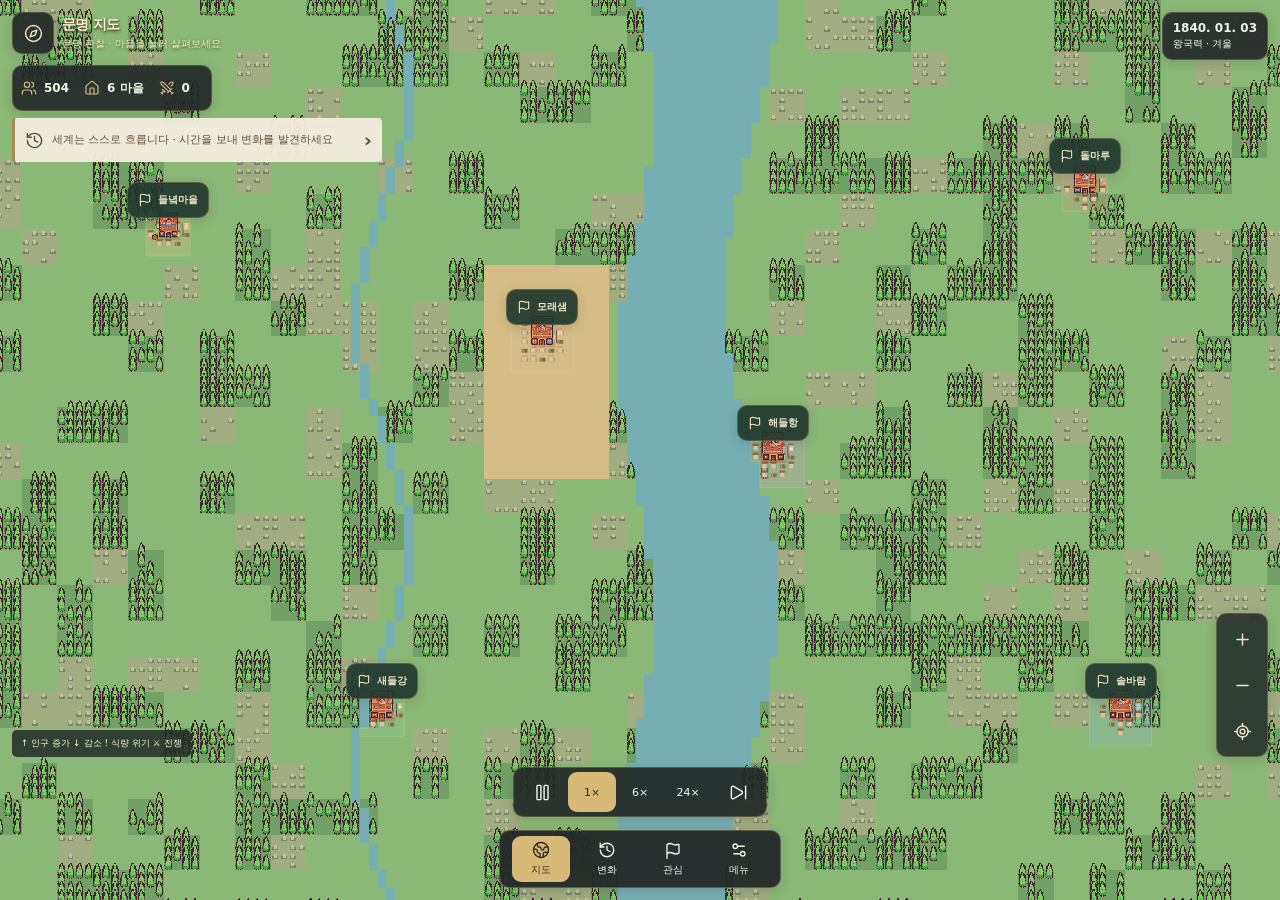
==== commit ff0d2c7b: "Separate atomic simulation days from rendering and autosave Yield between days, coalesce background " ====
--- a/index.html
+++ b/index.html
@@ -1804,9 +1804,35 @@
 function dailyStep(){ensureObserver();stepCaches={live:null,households:null};try{return stepWorldDay()}finally{stepCaches=null;observerSample()}}
 function stepWorldDay(){reconcileSettlementLife();if(W.abandoned){W.day++;regionStep();evolveWorld();reviewSaga();return}W.day++;initHouseholdEconomy();W.cropLast=0;W.foragedLast=0;W.dailyProduction={};progressCrops();manageHerd();crisisChange();handleAging();const s=season();for(const n of people()){initMind(n);if(n.campaignId){n.action='원정대 이동·경계';n.site='watch';n.energy=Math.max(0,n.energy-1);continue}n.site=chooseSite(n);if(W.day%3===0||n.mind.lastDecision===0)chooseIntent(n);if(n.age>=60&&n.energy<30&&chance(.65)){n.action='체력 회복·조언';n.energy=Math.min(cap(n),n.energy+22);if(n.role==='farmer')research('farm',n,.24);continue}if(emergencyFoodWork(n,s))continue;if(applyIntention(n,s))continue;gatherOutputs(n,s)}
 if(W.food<W.foodCap*.8&&W.stage>=1&&W.food>people().length*70&&chance(.14))W.tech.trade.points+=.8;W.stageDays++;
-feedVillage();for(const n of people()){initMind(n);updateNeedsDaily(n,s);const h=householdFor(n),debt=currentDebt(h);n.stress=clip(n.stress+(n.hunger>60?1.4:0)+(debt>15?.15:0)+(n.health<30?.4:0)-(friends(n).length>0?.28:0)-(n.energy>55?.08:0),0,100)}decayFood();if(W.day%3===0)socialConflict();if(W.day%12===0)jobMarket();if(W.day%45===0)familyStep();initHouseholdEconomy();if(W.day%30===0)societyStep();if(W.day%90===0)expandFarmland();if(W.day%14===0)updateMarketPrices();agrarianPolitics();settleHouseholds();if(W.day%30===0){seekEmployment();seekCredit();settleEmployment()}if(W.day%15===0)settleDebt();if(W.day%90===0)mediateCredit();if(W.day%365===0)reviewPolitics();if(W.day%7===0){visitFriends();policyDecision();planBuilding()}if(W.day%14===0)rebellion();if(W.day%30===0)nextStage();maybeImmigration();checkExtinction();regionStep();evolveWorld();if(W.day%90===0)developVillageRoutes();if(W.day%30===0)addEvent(`${date().year}년 ${date().month}월, 주민 ${people().length}명 · 비축 ${Math.round(W.food)}자루 · 농업 ${W.tech.farm.lvl}단계 · ${W.state||'존속'}.`);reviewSaga();if(W.day%7===0&&!skipTask)save()}
+feedVillage();for(const n of people()){initMind(n);updateNeedsDaily(n,s);const h=householdFor(n),debt=currentDebt(h);n.stress=clip(n.stress+(n.hunger>60?1.4:0)+(debt>15?.15:0)+(n.health<30?.4:0)-(friends(n).length>0?.28:0)-(n.energy>55?.08:0),0,100)}decayFood();if(W.day%3===0)socialConflict();if(W.day%12===0)jobMarket();if(W.day%45===0)familyStep();initHouseholdEconomy();if(W.day%30===0)societyStep();if(W.day%90===0)expandFarmland();if(W.day%14===0)updateMarketPrices();agrarianPolitics();settleHouseholds();if(W.day%30===0){seekEmployment();seekCredit();settleEmployment()}if(W.day%15===0)settleDebt();if(W.day%90===0)mediateCredit();if(W.day%365===0)reviewPolitics();if(W.day%7===0){visitFriends();policyDecision();planBuilding()}if(W.day%14===0)rebellion();if(W.day%30===0)nextStage();maybeImmigration();checkExtinction();regionStep();evolveWorld();if(W.day%90===0)developVillageRoutes();if(W.day%30===0)addEvent(`${date().year}년 ${date().month}월, 주민 ${people().length}명 · 비축 ${Math.round(W.food)}자루 · 농업 ${W.tech.farm.lvl}단계 · ${W.state||'존속'}.`);reviewSaga()}
 function snapshot(){return {development:W.development?.level||0,neighborCount:W.region?.villages.filter(v=>v.pop>0).length||0,regionalTrades:W.region?.tradeCount||0,regionalBattles:W.region?.battleCount||0,seed:W.seed,year:date().year,month:date().month,day:date().day,elapsed:W.day,pop:people().length,dead:W.dead,immigration:W.immigration,emigration:W.emigration,food:Math.round(W.food),births:W.births,marriages:W.marriages,clanCount:W.clans?.filter(c=>clanMembers(c).length).length||0,politicalSystem:W.governance?.system||'elected',politicalScale:W.governance?.scale||'village',politicalTitle:politicalTitle(),hamletCount:W.hamlets?.length||1,politicalChanges:W.governance?.politicalChanges||0,hereditaryTransitions:W.governance?.hereditaryTransitions||0,leaderHistory:W.governance?.headHistory?.length||0,familyMeals:W.familyMeals,inheritances:W.inheritances,landReallocated:W.landReallocated||0,householdInheritances:W.familyInheritance||0,propertyReversions:W.propertyReversions||0,houseReassigned:W.houseReassigned||0,children:people().filter(n=>n.role==='child').length,harvestWages:W.harvestWages||0,wageGrain:W.wageGrain||0,hiringDays:W.hiringDays||0,sharecropContracts:W.sharecropContracts||0,households:W.households?.length||0,privateFood:Math.round(W.households?.reduce((x,h)=>x+householdFood(h),0)||0),ownedHomes:W.households?.filter(h=>h.homeIndex!==null).length||0,grainPrice:W.marketPrices?.grain||null,householdBarters:W.householdBarters||0,householdAid:W.householdAid||0,householdSales:W.householdSales||0,loansMade:W.loansMade||0,loanDefaults:W.loanDefaults||0,loansRepaid:W.loansRepaid||0,loanMediations:W.loanMediations||0,activeLoans:W.loans?.filter(l=>['active','extended','defaulted'].includes(l.status)).length||0,contractsSigned:W.contractsSigned||0,contractsBroken:W.contractsBroken||0,contractWages:W.contractWages||0,wageClaims:W.wageClaims||0,debtLaborPayments:W.debtLaborPayments||0,marketDeals:W.marketDeals||0,landReforms:W.landReforms||0,landSales:W.landSales||0,gini:inequality().gini,landlessHouseholds:inequality().landless,apprentices:W.apprentices,careerChanges:W.careerChanges,harvests:W.harvests||0,failedHarvests:W.failedHarvests||0,grainProduced:W.fieldOutput||0,landCleared:W.landCleared||0,fields:W.fields?.map(p=>({id:p.id,state:p.state,soil:Math.round(p.soil),progress:Math.round(p.progress),lastYield:p.lastYield})),wood:Math.round(W.wood),stone:Math.round(W.stone),tools:Math.round(W.tools),stage:W.stage,tech:Object.fromEntries(Object.entries(W.tech).map(([k,v])=>[k,v.lvl])),buildings:{...W.buildings},grievance:Math.round(W.grievance),crimes:W.crimeCount,solvedCrimes:W.solvedCrimes,uprisings:W.uprisings,ruined:W.abandoned,crisis:W.crisis?.active||false,research:W.researchUnlocked,buildingCount:W.buildCompleted,policy:W.localPolicy,mind:mindActionStats(),mindActionsByPlan:Object.fromEntries(['gather','reserve','social','help','retrain','improve','study','mentor','rest','protest','trade','escape'].map(k=>[k,W.people.filter(n=>n.alive&&n.mind?.plan===k).length])),needActions:{...(W.needActions||{})},maslowTransitions:W.maslowTransitions||0,maslowRegressions:W.maslowRegressions||0,maslowDistribution:Object.fromEntries([1,2,3,4,5].map(i=>[i,people().filter(n=>n.maslowLevel===i).length])),needsCounters:{sleep:W.needsSleepActions||0,water:W.needsWaterActions||0,warmth:W.needActions?.warm||0,hygiene:W.needsWashingActions||0,courtship:W.adultCourtships||0,affection:W.adultBonding||0,play:W.playActions||0,creative:W.ideasAttempted||0,esteem:W.recognitionActs||0},events:W.events.length}}
-function save(){try{localStorage.setItem('everworld_v28_human_needs',JSON.stringify(W))}catch(e){}}
+// Persistence and presentation are browser effects, never part of an atomic simulation day.
+let pendingAutosave=null,lastSaveTime=0,presentationPending=false,lastPresentationTime=0;
+function cancelAutosave(){
+ if(!pendingAutosave)return;clearTimeout(pendingAutosave.timer);
+ if(pendingAutosave.idle!=null)window.cancelIdleCallback?.(pendingAutosave.idle);
+ pendingAutosave=null;
+}
+function save(){cancelAutosave();try{localStorage.setItem('everworld_v28_human_needs',JSON.stringify(W));lastSaveTime=performance.now()}catch(e){}}
+function scheduleAutosave(){
+ if(pendingAutosave?.world===W)return;cancelAutosave();
+ const job={world:W,timer:null,idle:null};pendingAutosave=job;
+ const flush=()=>{if(pendingAutosave!==job)return;pendingAutosave=null;if(job.world===W)save()};
+ job.timer=setTimeout(()=>{
+  if(pendingAutosave!==job)return;
+  if(window.requestIdleCallback)job.idle=window.requestIdleCallback(flush,{timeout:1000});else flush();
+ },Math.max(250,5000-(performance.now()-lastSaveTime)));
+}
+function advanceSimulationDay(){
+ dailyStep();presentationPending=true;
+ if(W.day%7===0&&!skipTask)scheduleAutosave();
+}
+function refreshSimulationPresentation(now){
+ if(!presentationPending||now-lastPresentationTime<200)return;
+ presentationPending=false;lastPresentationTime=now;
+ if(!surface||el('app').classList.contains?.('detail-open'))renderLegacyPanels();
+ updateSurfaceHUD();
+}
 function dedupeHomeRuinHistory(){
  const r=W.region;if(!r)return;const compact=list=>{const seen=new Map();return [...list].reverse().filter(e=>{const text=e.message||'';if(!/^들녘마을 멸망 ·/.test(text))return true;const previous=seen.get(text);if(previous!==undefined&&e.day-previous<=35)return false;seen.set(text,e.day);return true}).reverse()};
  if(r.settlementHistory?.[0])r.settlementHistory[0]=compact(r.settlementHistory[0]);if(r.chronicle)r.chronicle=compact(r.chronicle);if(W.events)W.events=compact(W.events);if(!people().length&&r.settlementHistory?.[0]?.some(e=>/^들녘마을 멸망 ·/.test(e.message)))r.homeRuinRecorded=true;
@@ -2253,7 +2279,7 @@
  }}
 function renderEconomy(){ensureProducts();el('ecoSummary').textContent=`생활 단계: ${['자급생활','물물교환','상업경제'][W.stage]}. 공동 비축 ${Math.round(W.food)} · 가구 저장 ${Math.round(W.households.reduce((x,h)=>x+householdFood(h),0))} · 공유 시장 금화 ${Math.round(W.coin)}G · 곡물 기준가 ${W.stage===2?(W.marketPrices?.grain||1)+'G':'화폐 없음'}. 개인 소득과 농지 소유는 '가구·재산'에서 확인.`;
 el('facilities').replaceChildren();const data=[['민가',W.buildings.homes+'동'],['곡물 창고',W.buildings.granary+'동'],['수로',W.buildings.irrigation+'곳'],['공방',W.buildings.workshop+'동'],['도구',Math.round(W.tools)+'개'],['목재 / 석재',Math.round(W.wood)+' / '+Math.round(W.stone)],...FOOD_TYPES.map(k=>[FOOD_LABELS[k],Math.round(W.products[k]||0)+'']),['가축 / 사료',W.cattle+'마리 / '+Math.round(W.fodder)],['과수 / 벌통',W.orchardTrees+'그루 / '+W.hives+'개'],['강 어족자원',Math.round(W.fishStock)+''],['저장고 / 훈연장',W.buildings.cellar+' / '+W.buildings.smokehouse],['농경지 / 재배 / 수확',`${W.fields.length}필지 / ${W.fields.filter(p=>p.state==='growing').length}재배 / ${W.harvests||0}회`],['출생 / 가족 / 성장',`${W.births||0}명 / ${W.marriages||0}쌍 / ${W.childrenReared||0}명`],['수습 교육 / 직업 전환',`${W.apprentices||0} / ${W.careerChanges||0}`],['일당 지급 / 농사 수확몫',`${Math.round(W.wageGrain||0)} / ${Math.round(W.harvestWages||0)}`],['시장 거래 / 토지 거래',`${W.marketDeals||0} / ${W.landSales||0}`],['무토지 가구 / 자산 불평등',`${inequality().landless}가구 / ${inequality().gini.toFixed(2)}`],['신용 대출 / 채무불이행',`${W.loansMade||0}건 / ${W.loanDefaults||0}건`],['상환된 곡물·금화 / 노동상환',`${Math.round(W.loansRepaid||0)} / ${Math.round(W.debtLaborPayments||0)}`],['고용계약 / 계약 파기',`${W.contractsSigned||0}건 / ${W.contractsBroken||0}건`]];for(const [k,v] of data){const box=document.createElement('div');box.className='facility';const a=document.createElement('b');a.textContent=v;const b=document.createElement('small');b.textContent=k;box.append(a,b);el('facilities').append(box)}el('techSummary').textContent=`농사법 ${W.tech.farm.lvl} · 목축 ${W.tech.husbandry.lvl} · 과수·양봉 ${W.tech.orchard.lvl} · 보존 ${W.tech.preserve.lvl} · 수공업 ${W.tech.craft.lvl} · 교역 ${W.tech.trade.lvl}. 진행 건설: ${W.project?W.project.type+' '+Math.round(W.project.progress/W.project.needed*100)+'%':'없음'}.`}
-function render(){if(!surface||el('app').classList.contains?.('detail-open'))renderLegacyPanels();drawWorld();updateSurfaceHUD()}
+function render(){presentationPending=false;if(!surface||el('app').classList.contains?.('detail-open'))renderLegacyPanels();drawWorld();updateSurfaceHUD()}
 function renderLegacyPanels(){const d=date();el('date').textContent=`촌락력 ${d.year}년 ${String(d.month).padStart(2,'0')}월 ${String(d.day).padStart(2,'0')}일`;ensureRegion();el('era').textContent=settlementTitles[W.development.level]+' · '+['자급','물물교환','상업'][W.stage];el('pop').textContent=people().length+'명';el('food').textContent=Math.round(W.food)+'자루';el('daysFood').textContent=(people().length?Math.floor(W.food/people().length):0)+'일';el('materials').textContent=Math.round(W.wood)+' / '+Math.round(W.stone);el('unrest').textContent=Math.round(W.grievance)+'/100';el('unrest').className=W.grievance>=65?'danger':'';el('status').textContent=W.abandoned?'멸망':W.state||'존속';el('status').className=W.abandoned||W.state==='몰락 위기'?'danger':W.state==='성장'?'good':'';el('season').textContent=season()+(W.crisis?.active?' · 대흉작':'');el('fieldInfo').textContent=`곡물 ${Math.round(W.dailyProduction.grain||0)} · 과일 ${Math.round(W.dailyProduction.fruit||0)} · 우유 ${Math.round(W.dailyProduction.milk||0)} · 생선 ${Math.round(W.dailyProduction.fish||0)}`;el('stage').textContent=['농경·수렵채집','잉여 곡물 물물교환','시장과 상업'][W.stage];el('visibleWorkers').textContent=`농부 ${count('farmer')} · 낙농 ${count('herder')} · 과수 ${count('orchardist')}`;el('visibleForagers').textContent=`채집 ${count('forager')} · 어업 ${count('fisher')} · 양봉 ${count('beekeeper')}`;el('projectLine').textContent=W.project?'건축 '+Math.round(W.project.progress/W.project.needed*100)+'%':'주민 스스로 생활 중';
 renderObserverSummary();renderRecentEvents();if(worldView==='region'||observedSettlementId!==0){const entries=ensureWorld().settlementHistory?.[worldView==='region'?regionSelection:observedSettlementId]||[];el('recentEvents').replaceChildren();for(const e of entries.slice(0,2)){const row=document.createElement('li');row.textContent=e.message;el('recentEvents').append(row)}el('openChronicle').textContent='마을 기록 · 카드에서 자세히 ↗'}else el('openChronicle').textContent='최근 소식 · 연대기 열기 ↗';if(tab==='people')renderPeople();else if(tab==='news')renderNews();else if(tab==='economy')renderEconomy();else if(tab==='families')renderHouseholds();else if(tab==='politics')renderPolitics();else if(tab==='region')renderRegion();else el('lawStats').textContent=`범죄·위협 ${W.crimeCount}건 · 신고 ${W.reportedCrimes}건 · 현장에서 해결 ${W.solvedCrimes}건.`;}
 function renderObserverSummary(){const v=regionVillage(worldView==='region'?regionSelection:observedSettlementId);if(!v)return;el('era').textContent=v.name+' · '+(v.pop?settlementTitles[v.level]:'폐허');el('pop').textContent=v.pop+'명';el('daysFood').textContent=(v.pop?Math.floor(v.food/v.pop):0)+'일';el('food').textContent=Math.floor(v.food)+'자루';el('materials').textContent=Math.floor(v.wood)+' / '+Math.floor(v.stone);el('status').textContent=settlementCondition(v);el('observerMetricLabel').textContent='병력';el('unrest').textContent=v.soldiers+'명';el('unrest').className='';if(v.id!==0){el('fieldInfo').textContent=v.name+' · 영토 '+heldTiles(v.id).length+'구역';el('stage').textContent='배움터 '+v.schools+' · 기술 '+v.tech;el('visibleWorkers').textContent='농지 '+(v.farms||0);el('visibleForagers').textContent='주택 '+v.homes;el('projectLine').textContent=v.lastAction||'자율 생활 중'} }
@@ -2262,15 +2288,18 @@
 function canvasClick(ev){if(surface){surfaceCanvasClick(ev);return}if(worldView==='region'){regionMapClick(ev);return}if(observedSettlementId!==0){switchTab('region');return}const r=canvas.getBoundingClientRect();const scale=Math.min(r.width/900,r.height/570),x=(ev.clientX-r.left-(r.width-900*scale)/2)/scale,y=(ev.clientY-r.top-(r.height-570*scale)/2)/scale;if(x<0||x>900||y<0||y>570)return;let nearest=null,best=1e9;for(const n of people()){const dist=Math.hypot(n.fx-x,n.fy-y);if(dist<best){best=dist;nearest=n}}if(nearest&&best<45){selectResident(nearest.id)}}
 function setSpeed(v){speed=v;paused=false;el('speedMenu').value=String(v);el('pause').textContent='일시정지';el('pause').classList.remove('active');for(const b of document.querySelectorAll('[data-speed]'))b.classList.toggle('active',Number(b.dataset.speed)===v);startClock()}
 let lastPaintTime=0,lastPausedPaint='';
-function frame(now){try{if(!W)return;if(skipTask||document.hidden){lastFrameTime=now;return}if(now-lastPaintTime<1000/30)return;const cam=worldView==='region'?worldCamera:surface?.camera;const still=[W.day,worldView,cam?.x,cam?.y,cam?.zoom,surface?.selection?.type,surface?.selection?.key,surface?.territories].join(':');if(paused&&still===lastPausedPaint){lastFrameTime=now;return}const dt=lastFrameTime?Math.min(.25,(now-lastFrameTime)/1000):0;lastFrameTime=now;lastPausedPaint=still;if(worldView==='village'&&observedSettlementId===0)advanceJourneys(dt);else if(!paused)visualTime+=dt*60;advanceRegionalResidents(dt);drawWorld();updateMotionCard();lastPaintTime=now}finally{requestAnimationFrame(frame)}}
+function frame(now){try{if(!W)return;if(skipTask||document.hidden){lastFrameTime=now;return}if(now-lastPaintTime<1000/30)return;const cam=worldView==='region'?worldCamera:surface?.camera;const still=[W.day,worldView,cam?.x,cam?.y,cam?.zoom,surface?.selection?.type,surface?.selection?.key,surface?.territories].join(':');if(paused&&!presentationPending&&still===lastPausedPaint){lastFrameTime=now;return}const dt=lastFrameTime?Math.min(.25,(now-lastFrameTime)/1000):0;lastFrameTime=now;lastPausedPaint=still;if(worldView==='village'&&observedSettlementId===0)advanceJourneys(dt);else if(!paused)visualTime+=dt*60;advanceRegionalResidents(dt);refreshSimulationPresentation(now);drawWorld();updateMotionCard();lastPaintTime=now}finally{requestAnimationFrame(frame)}}
 function startClock(){
- if(timer)clearInterval(timer);let budget=0,last=performance.now(),lastHUD=0;
- timer=setInterval(()=>{const now=performance.now(),elapsed=Math.min(250,Math.max(0,now-last));last=now;
+ if(timer)clearInterval(timer);let budget=0,last=performance.now(),clockWorld=W;
+ timer=setInterval(()=>{
+  const now=performance.now(),elapsed=Math.min(250,Math.max(0,now-last));last=now;
+  if(clockWorld!==W){clockWorld=W;budget=0;return}
   if(paused||skipTask||!worldCanAdvance()){budget=0;return}
-  budget+=elapsed*speed/700;const until=performance.now()+12;let steps=0;
-  while(budget+1e-8>=1&&steps<8&&performance.now()<until&&worldCanAdvance()){dailyStep();budget=Math.max(0,budget-1);steps++}
-  if(steps&&now-lastHUD>=200){render();lastHUD=now}
- },50);
+  // One complete day per task: input can run between days and never sees half a day.
+  // Bound catch-up work after a stalled tab; no simulated days are skipped.
+  budget=Math.min(8,budget+elapsed*speed/700);
+  if(budget+1e-8>=1){advanceSimulationDay();budget=Math.max(0,budget-1)}
+ },16);
 }
 
 
@@ -2286,7 +2315,7 @@
 function skipReviewState(){const v=regionVillage(observedSettlementId),r=ensureWorld();return {id:v.id,name:v.name,pop:v.pop,homes:v.homes,towns:[regionVillage(0),...r.villages].filter(v=>v.pop>0).length,battles:r.battleCount||0}}
 function skipReviewSummary(before){const v=regionVillage(before.id),r=ensureWorld(),towns=[regionVillage(0),...r.villages].filter(v=>v.pop>0).length;return before.name+' 주민 '+before.pop+' → '+v.pop+'명 · 주택 '+before.homes+' → '+v.homes+'동\n세계 마을 '+before.towns+' → '+towns+'곳 · 전투 '+Math.max(0,(r.battleCount||0)-before.battles)+'회'}
 async function skipDays(days,stopOnEvent=false){
- if(!W||skipTask)return;clearTimeout(skipNoticeTimer);const reviewBefore=skipReviewState(),observerBefore=observerSnapshot();
+ if(!W||skipTask)return;cancelAutosave();clearTimeout(skipNoticeTimer);const reviewBefore=skipReviewState(),observerBefore=observerSnapshot();
 
  const task={world:W,total:days,done:0,cancelled:false,taleStart:W.taleSeq||0,found:null},wasPaused=paused;skipTask=task;paused=true;if(surface){surface.lastSkipLabel='';refreshSurfaceTimeControls()}
  const controls=[...document.querySelectorAll('footer button,footer select')].filter(e=>e.id!=='skip').map(e=>[e,e.disabled]);
@@ -2295,8 +2324,7 @@
   skipNotice('시간을 건너뛰는 중…',0,days);
   await new Promise(resolve=>setTimeout(resolve,0));
   while(task.done<days&&worldCanAdvance()&&!task.cancelled&&!task.found&&task.world===W){
-   const until=performance.now()+12;let batch=0;
-   do{dailyStep();task.done++;batch++;if(stopOnEvent)task.found=W.tales?.find(e=>e.id>task.taleStart&&e.topic!=='trade')}while(!task.found&&task.done<days&&worldCanAdvance()&&batch<25&&performance.now()<until);
+   dailyStep();task.done++;if(stopOnEvent)task.found=W.tales?.find(e=>e.id>task.taleStart&&e.topic!=='trade');
    if(performance.now()-lastPreview>180){const d=date();skipNotice(d.year+'년 '+d.month+'월 · '+Math.floor(task.done/days*100)+'%',task.done,days);render();lastPreview=performance.now()}
    await new Promise(resolve=>setTimeout(resolve,0));
   }
@@ -2748,7 +2776,7 @@
  const n=find(saga.currentId),list=document.createElement('div');list.className='saga-heir';const portrait=document.createElement('canvas');portrait.width=128;portrait.height=96;if(n)paintPortrait(portrait,n);const caption=document.createElement('div');caption.textContent=n?n.name+' · '+n.age+'세 · '+(n.alive?(labels[n.role]||n.role):n.action==='이주'?'다른 마을로 이주':'삶을 마침'):'기록된 인물';list.append(portrait,caption);box.append(list);
 }
 
-initMapSurface();if(!load())generate((Date.now()>>>0)^123127);observeSettlements();ensureObserver();worldView='region';observedSettlementId=0;regionSelection=0;el('app').dataset.view='region';fitSurfaceWorld();render();updateSurfacePins();setSpeed(1);requestAnimationFrame(frame);window.addEventListener('pagehide',save);window.addEventListener('resize',()=>{if(worldView==='village'){if(surface.autoFit)fitSurfaceVillage();else if(surface.lifeView)focusVillageLife()}else fitSurfaceWorld();render()});
+initMapSurface();if(!load())generate((Date.now()>>>0)^123127);observeSettlements();ensureObserver();worldView='region';observedSettlementId=0;regionSelection=0;el('app').dataset.view='region';fitSurfaceWorld();render();updateSurfacePins();setSpeed(1);requestAnimationFrame(frame);window.addEventListener('pagehide',save);document.addEventListener('visibilitychange',()=>{if(document.hidden)save()});window.addEventListener('resize',()=>{if(worldView==='village'){if(surface.autoFit)fitSurfaceVillage();else if(surface.lifeView)focusVillageLife()}else fitSurfaceWorld();render()});
 window.__EVERWORLD__={step(n=1){for(let i=0;i<n&&worldCanAdvance();i++)dailyStep();render();return snapshot()},snapshot,reset(seed=1840){generate(seed);return snapshot()},world:()=>W,pause(){paused=true},run(){paused=false},calendar:()=>({...date()})};
 })();
 </script></body></html>
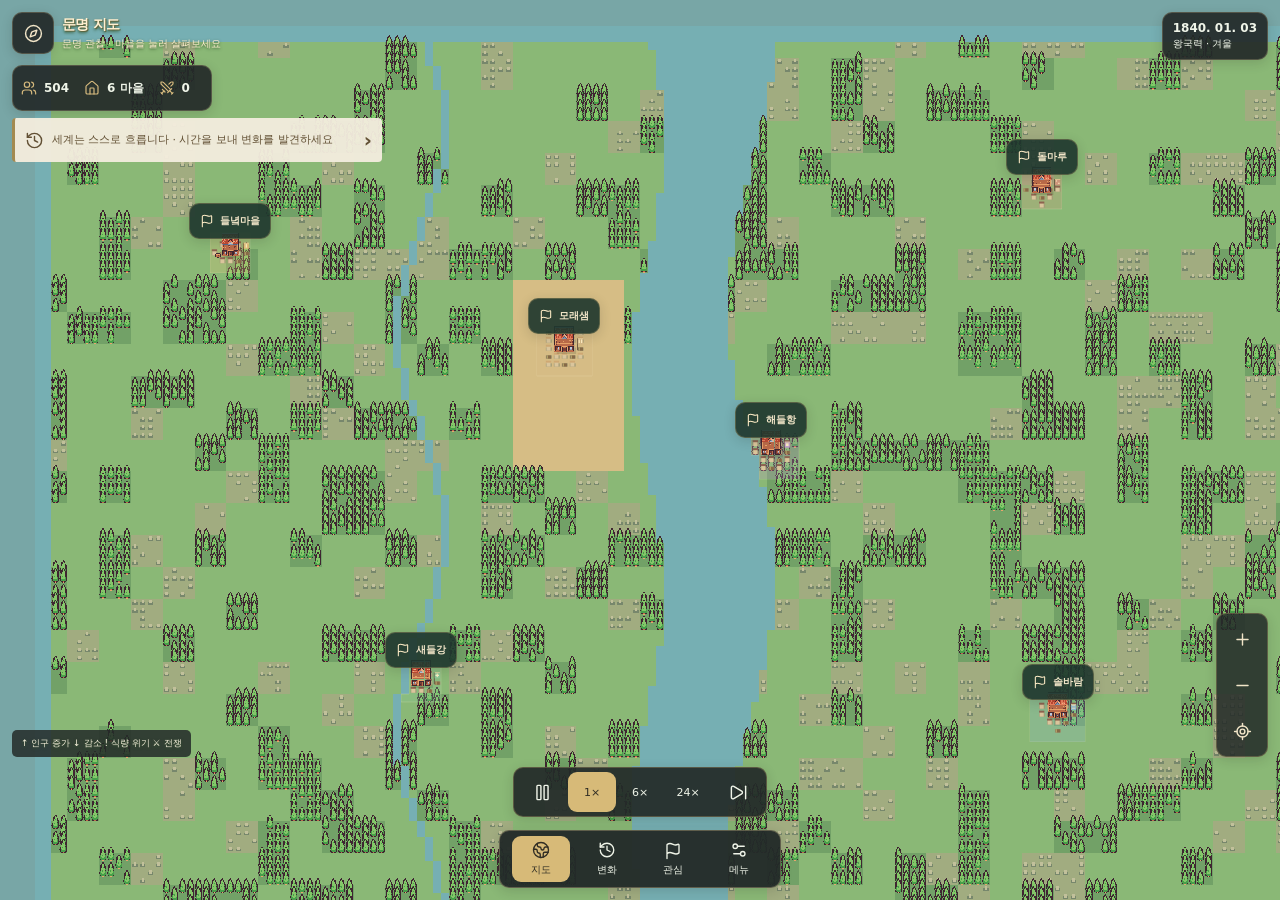
==== commit bf497a3a: "Add an opt-in guardian scenario with drought, revelation and blessing Start three communities with a" ====
--- a/index.html
+++ b/index.html
@@ -610,10 +610,10 @@
  if(a===b)return {reason:'서로 다른 마을을 선택하세요'};if(!left?.pop||!right?.pop)return {reason:'폐허와는 교역할 수 없습니다'};if(relation(a,b)<-40)return {reason:'관계 악화로 교역 중단'};if((a===0&&r.embargo.includes(b))||(b===0&&r.embargo.includes(a)))return {reason:'금수 조치로 교역 중단'};
  if(W.day-(r.lastTrade[key]??-9999)<14)return {reason:'다음 교역까지 '+(14-W.day+r.lastTrade[key])+'일'};if(r.disputes?.[key]&&W.day-r.disputes[key].day<180&&relation(a,b)<0)return {reason:'토지 분쟁으로 교역 중단'};
  const options=[];
- if(left.food-40>=regionalFoodReserve(a)&&right.wood>=20)options.push([a,b,'food',40,'wood',10]);
- if(right.food-40>=regionalFoodReserve(b)&&left.wood>=20)options.push([b,a,'food',40,'wood',10]);
- if(left.food-36>=regionalFoodReserve(a)&&right.stone>=12)options.push([a,b,'food',36,'stone',6]);
- if(right.food-36>=regionalFoodReserve(b)&&left.stone>=12)options.push([b,a,'food',36,'stone',6]);
+ if(left.food-40>=guardianExportReserve(a,regionalFoodReserve(a))&&right.wood>=20)options.push([a,b,'food',40,'wood',10]);
+ if(right.food-40>=guardianExportReserve(b,regionalFoodReserve(b))&&left.wood>=20)options.push([b,a,'food',40,'wood',10]);
+ if(left.food-36>=guardianExportReserve(a,regionalFoodReserve(a))&&right.stone>=12)options.push([a,b,'food',36,'stone',6]);
+ if(right.food-36>=guardianExportReserve(b,regionalFoodReserve(b))&&left.stone>=12)options.push([b,a,'food',36,'stone',6]);
  const trade=options.find(([giver,taker,first,q,second,p])=>regionStore(giver,first)>=q&&regionStore(taker,second)>=p);if(!trade)return {reason:'다음 수확까지의 비축을 넘는 식량과 교환할 자재가 필요합니다'};return {trade,reason:''};
 }
 function tradeVillages(a,b,manual=false){
@@ -621,7 +621,7 @@
  const [giver,taker,first,q,second,p]=trade;moveRegionalStock(giver,taker,first,q);moveRegionalStock(taker,giver,second,p);
  r.lastTrade[key]=W.day;r.tradeCount++;changeRelation(a,b,3);
  if(a===0||b===0){W.barterCount=(W.barterCount||0)+1;const scholar=people().find(n=>n.role==='merchant')||chief();if(scholar)research('trade',scholar,2);if(manual||r.tradeCount%4===0)addEvent(left.name+'과 '+right.name+'이 식량과 자재를 교환했다.','success')}
- left.lastAction='교역 중';right.lastAction='교역 중';return true;
+ if(W.guardian)guardianRecord([a,b],regionVillage(giver).name+' → '+regionVillage(taker).name+' 식량 '+q+' · 대가 '+(second==='wood'?'목재':'석재')+' '+p,'trade');left.lastAction='교역 중';right.lastAction='교역 중';return true;
 }
 function civicState(id){const r=ensureWorld();r.civics??={};return r.civics[id]??={tavern:false,project:null,slavery:false,discrimination:false,mercenaries:[],history:[],visits:0}}
 function wealthSample(){const homes=W.households.filter(h=>householdMembers(h).length),assets=homes.map(householdAssets).sort((a,b)=>b-a),sum=assets.reduce((a,b)=>a+b,0),top=sum?assets.slice(0,Math.max(1,Math.ceil(assets.length*.1))).reduce((a,b)=>a+b,0)/sum*100:0;return{day:W.day,...inequality(),top:Math.round(top),enslaved:people().filter(n=>n.enslavedBy).length}}
@@ -685,7 +685,7 @@
  for(const v of r.villages){
   if(v.pop<=0)continue;
   const land=landTypes[settlementLand(v.id)],seasonal=settlementLand(v.id)==='coast'?1.16:{겨울:.65,봄:1.12,여름:1.42,가을:1.48}[season()],capacity=v.farms*4,yieldRate=(v.specialty==='농업'?1.2:1.08)*(1+v.tech*.055);
-  const deployed=r.campaigns.filter(c=>c.from===v.id&&!c.done).reduce((n,c)=>n+c.troops,0),produced=Math.min(Math.max(0,v.pop-deployed),capacity)*7*seasonal*yieldRate*land.food*(v.irrigation?1.12:1);v.food+=produced-v.pop*7;v.food*=.997;
+  const deployed=r.campaigns.filter(c=>c.from===v.id&&!c.done).reduce((n,c)=>n+c.troops,0),produced=Math.min(Math.max(0,v.pop-deployed),capacity)*7*seasonal*yieldRate*land.food*(v.irrigation?1.12:1);v.food+=guardianYield(v.id,produced)-v.pop*7;v.food*=.997;
   if(v.food<0){v.lastLossCause='식량 부족으로 기아 발생';settlementRecord([v.id],v.lastLossCause+' · 비축 식량 소진','famine');v.pop=Math.max(0,v.pop-Math.max(1,Math.ceil(-v.food/28)));v.food=0;v.soldiers=Math.min(v.soldiers,Math.floor(v.pop*.2))}
   v.wood=Math.min(500+v.level*200,v.wood+v.pop*.15*land.wood+(v.specialty==='임업'?5:0));v.stone=Math.min(300+v.level*100,v.stone+v.pop*.07*land.stone+(v.specialty==='채석'?3:0));
   if(v.food<v.pop*50&&v.wood>=22&&v.stone>=5){v.wood-=22;v.stone-=5;v.farms++}
@@ -1031,7 +1031,7 @@
  if(!best||c>contract||(c===contract&&(o>owned||(o===owned&&m<metric)))){best=f;contract=c;owned=o;metric=m}}
  return best;
 }
-function farmerWork(n,eff,s){ensureFields();const d=date();let p;if(d.month>=3&&d.month<=5){p=W.fields.find(x=>x.state==='fallow'&&findLaborContract(n,x.ownerHouseholdId)&&availableSeedGrain()>=7)||W.fields.find(x=>x.state==='fallow'&&x.ownerHouseholdId===n.householdId&&availableSeedGrain()>=7)||W.fields.find(x=>x.state==='fallow'&&availableSeedGrain()>=7);if(p){spendSeedGrain(7);W.seedsUsed+=7;p.state='growing';p.planted=W.day;p.progress=0;p.care=.68;n.action='밭갈이·씨앗 파종';compensateFieldWork(n,p);research('farm',n,1.5);return}}p=chooseField(n,'ripe');if(p){const yieldAmt=Math.max(0,Math.round((850+ri(0,220))*(.80+p.soil/390)*(.65+.35*p.care)*(1+W.tech.farm.lvl*.17)*(1+W.buildings.irrigation*.08)*territorialFarmingFactor()*(1-cropLossFraction())));stockFood('grain',yieldAmt);const owner=household(p.ownerHouseholdId),worker=householdFor(n),ownerShare=owner?Math.round(yieldAmt*.27):0;
+function farmerWork(n,eff,s){ensureFields();const d=date();let p;if(d.month>=3&&d.month<=5){p=W.fields.find(x=>x.state==='fallow'&&findLaborContract(n,x.ownerHouseholdId)&&availableSeedGrain()>=7)||W.fields.find(x=>x.state==='fallow'&&x.ownerHouseholdId===n.householdId&&availableSeedGrain()>=7)||W.fields.find(x=>x.state==='fallow'&&availableSeedGrain()>=7);if(p){spendSeedGrain(7);W.seedsUsed+=7;p.state='growing';p.planted=W.day;p.progress=0;p.care=.68;n.action='밭갈이·씨앗 파종';compensateFieldWork(n,p);research('farm',n,1.5);return}}p=chooseField(n,'ripe');if(p){const yieldAmt=Math.max(0,Math.round(guardianYield(0,(850+ri(0,220))*(.80+p.soil/390)*(.65+.35*p.care)*(1+W.tech.farm.lvl*.17)*(1+W.buildings.irrigation*.08)*territorialFarmingFactor()*(1-cropLossFraction()))));stockFood('grain',yieldAmt);const owner=household(p.ownerHouseholdId),worker=householdFor(n),ownerShare=owner?Math.round(yieldAmt*.27):0;
 if(owner)householdDeposit(owner,'grain',ownerShare);
 if(worker&&(!owner||owner.id!==worker.id)){if(!compensateFieldWork(n,p)){const workerShare=Math.round(yieldAmt*(owner?.11:.19));const allocated=householdDeposit(worker,'grain',workerShare);if(allocated>0){worker.shareIncome=(worker.shareIncome||0)+allocated;W.harvestWages=(W.harvestWages||0)+allocated;W.sharecropContracts=(W.sharecropContracts||0)+1;n.action='소작지 곡물 수확'}}}protectSeedGrain();W.cropLast+=yieldAmt;W.fieldOutput+=yieldAmt;W.harvests++;W.lastHarvestDay=W.day;p.lastYield=yieldAmt;p.harvested++;p.state='harvested';p.soil=clip(p.soil-14,38,100);n.action='곡물 수확 '+yieldAmt+'자루';research('farm',n,2);addEvent(n.name+'이 곡물 '+yieldAmt+'자루를 수확했다.','success');return}p=chooseField(n,'growing');if(p){p.care=Math.min(1,p.care+.17*eff);
 const owner=household(p.ownerHouseholdId),worker=householdFor(n);
@@ -1801,7 +1801,74 @@
  if(amount<=0)return false;n.energy=Math.max(0,n.energy-11);n.site='forest';n.action='비상 구근·나물 채집';stockFood('vegetables',amount);W.emergencyHarvests=(W.emergencyHarvests||0)+amount;W.forest=clip(W.forest-.028*amount,12,100);return true;
 }
 
-function dailyStep(){ensureObserver();stepCaches={live:null,households:null};try{return stepWorldDay()}finally{stepCaches=null;observerSample()}}
+// Optional, versioned guardian scenario. Legacy saves never acquire new rules implicitly.
+function guardianTowns(){return [regionVillage(0),...ensureWorld().villages]}
+function guardianPhase(){const g=W.guardian;if(!g)return '없음';if(g.failed)return '세계 소멸';return W.day<g.start?'징조':W.day<g.end?'가뭄':W.day<g.review?'회복':'결산'}
+function guardianRecord(ids,message,kind='food'){const g=W.guardian;if(!g)return;g.records.unshift({day:W.day,ids:[...ids],message,kind});g.records.length=Math.min(96,g.records.length);settlementRecord(ids,message,kind)}
+function setupGuardian(){
+ const r=ensureWorld();r.villages=r.villages.slice(0,2);const ids=new Set([0,1,2]);
+ r.factions=r.factions.filter(f=>ids.has(f.id));for(const k of Object.keys(r.owners))if(!ids.has(r.owners[k]))delete r.owners[k];r.cartography++;
+ r.campaigns=[];r.observation={};r.settlementHistory={};r.disputes={};r.alliances={};
+ for(const [i,v]of r.villages.entries()){v.pop=i?28:40;v.food=v.pop*(i?36:100);v.homes=Math.ceil(v.pop/4)+2;v.farms=Math.ceil(v.pop/4);v.level=1;v.tech=0;v.schools=0;v.soldiers=2;v.wood=90;v.stone=40;v.irrigation=0;v.factionId=v.id;v.lastBirth=W.day;const m=militaryState(v.id);m.wall=0;m.hp=0;m.barracks=0;m.project=null}
+ W.guardian={version:1,started:W.day,start:W.day+60,end:W.day+210,review:W.day+240,phase:'징조',blessing:null,blessingReady:0,leaders:{0:{name:chief()?.name||'들녘 대표',trait:'신중',policy:'비축 우선'},1:{name:'새들강 자치회 대표',trait:'협력',policy:'교류 우선'},2:{name:'돌마루 자치회 대표',trait:'불신',policy:'비축 우선'}},warnings:{},records:[],moves:[],loss:{},restored:{},lastMigration:{}};
+ W.observer={version:1,started:W.day,watchIds:[2],samples:[observerSnapshot()],events:[]};W.guardian.before=observerSnapshot();
+ guardianRecord([0,1,2],'세 공동체의 관찰 시작 · 건조한 계절이 다가옵니다. 서로의 생존을 지켜보세요.');
+}
+function startGuardian(){if(skipTask)return;try{localStorage.setItem('everworld_previous_world',JSON.stringify(W))}catch(e){surfaceToast('이전 세계를 보관할 공간이 부족합니다');return}generate((Date.now()>>>0)^123127);setupGuardian();setSpeed(1);openSurfaceWorld();showSurfaceInspect('guardian',2);save()}
+function guardianYield(id,amount){
+ const g=W.guardian;if(!g||W.day<g.start||W.day>=g.end)return amount;
+ const exposure=id===0?.4:settlementLand(id)==='mountain'?.7:.5,blessed=g.blessing===id;
+ const loss=amount*exposure,restored=blessed?loss*.65:0;g.loss[id]=(g.loss[id]||0)+loss;g.restored[id]=(g.restored[id]||0)+restored;
+ return amount-loss+restored;
+}
+function guardianExportReserve(id,normal){const g=W.guardian;if(!g||W.day>=g.review)return normal;const v=regionVillage(id),l=g.leaders[id];if(!l||!v?.pop)return normal;return Math.max(normal,v.pop*(l.policy==='국경 경계'?90:l.policy==='비축 우선'?65:30))}
+function guardianOrder(id,kind){
+ const g=W.guardian,v=regionVillage(id);if(!g||!v?.pop)return '살아 있는 공동체를 선택하세요';if(skipTask)return '시간 계산을 먼저 중단하세요';
+ if(kind==='bless'){
+  if(W.day>=g.end)return '이번 가뭄은 끝났습니다. 위기 전후 결과를 확인하세요';
+  if(g.blessing===id)return '이미 이 공동체에 축복을 유지하고 있습니다';
+  if(W.day<g.blessingReady)return '축복을 옮기려면 '+(g.blessingReady-W.day)+'일 더 기다려야 합니다';
+  const old=g.blessing;g.blessing=id;g.blessingReady=W.day+30;
+  guardianRecord([id,...(old===null?[]:[old])],v.name+'에 축복 · 가뭄으로 잃는 생산의 65%를 회복합니다. 다른 곳의 축복은 끝납니다.','intervention');return '';
+ }
+ if(kind!=='reveal')return '알 수 없는 개입입니다';
+ if(g.warnings[id])return '이미 계시를 전했습니다';if(W.day>=g.end)return '이번 가뭄은 끝났습니다';
+ const l=g.leaders[id];if(!l)return '이 공동체는 아직 계시 대상이 아닙니다';g.warnings[id]=W.day;
+ const days=v.food/Math.max(1,v.pop);l.policy=days<14?'교류 우선':l.trait==='불신'?'국경 경계':l.trait==='협력'?'교류 우선':'비축 우선';
+ l.reason=days<14?'비축 14일 미만 · 고립보다 거래를 선택':l.trait==='불신'?'외부 의존을 두려워해 식량 유출을 제한':l.trait==='협력'?'교역 상대를 유지해야 함께 버틸 수 있다고 판단':'다가올 부족에 대비해 비축을 우선';
+ guardianRecord([id],v.name+' 대표가 계시를 듣고 '+l.policy+' 선택 · '+l.reason,'policy');return '';
+}
+function runGuardianOrder(id,kind){const before=observerSnapshot(),error=guardianOrder(id,kind);if(!error){observerIntervention(id,kind==='bless'?'축복':'계시',before);save()}surfaceToast(error||'응답을 기록했습니다');render()}
+function guardianMigrate(from,to,count){
+ const a=regionVillage(from),b=regionVillage(to);if(!a?.pop||!b?.pop||from===to)return 0;
+ let n=Math.min(count,Math.max(0,a.pop-2),Math.max(0,b.homes*4-b.pop),Math.floor(Math.max(0,b.food-b.pop*35)/35));
+ n=Math.max(0,Math.floor(n));if(!n)return 0;
+ if(from===0){const candidates=people().filter(p=>p.age>=18&&!p.campaignId&&p.role!=='chief').slice(0,n);n=candidates.length;for(const p of candidates)leave(p,'식량 위기로 '+b.name+'에 정착하려고')}else{a.pop-=n;a.soldiers=Math.min(a.soldiers,Math.floor(a.pop*.22))}
+ if(to===0){for(let i=0;i<n;i++){const p=createPerson('farmer',true);p.personalFood=0}initHouseholdEconomy()}else b.pop+=n;
+ if(!n)return 0;const g=W.guardian;g.moves.unshift({day:W.day,from,to,count:n});g.moves.length=Math.min(48,g.moves.length);
+ guardianRecord([from,to],a.name+' → '+b.name+' · 식량 위기로 '+n+'명 피란·정착. 양쪽 인구에 반영됨.','migration');return n;
+}
+function guardianDay(){
+ const g=W.guardian;if(!g)return;if(!guardianTowns().some(v=>v.pop)){if(!g.failed){g.failed=true;g.phase='세계 소멸';g.after=observerSnapshot();guardianRecord(guardianTowns().map(v=>v.id),'모든 공동체의 생존자가 사라졌습니다. 세계의 기록이 끝났습니다.','ruin')}return}const phase=guardianPhase();if(phase!==g.phase){g.phase=phase;guardianRecord(guardianTowns().map(v=>v.id),phase==='가뭄'?'가뭄 시작 · 농업 생산 감소. 비축과 교역이 생존을 좌우합니다.':phase==='회복'?'비가 돌아왔습니다 · 생산 감소가 끝났습니다. 피해와 피란 기록은 남습니다.':'첫 위기 결산 · 이후에도 이 세계는 계속됩니다.');if(phase==='결산')g.after=observerSnapshot()}
+ if(W.day%7!==0||W.day>=g.review)return;
+ for(const v of guardianTowns().filter(v=>v.pop)){
+  const l=g.leaders[v.id];if(l&&v.food/v.pop<14&&l.policy!=='교류 우선'){l.policy='교류 우선';l.reason='비축 14일 미만 · 생존을 위해 앞선 결정을 번복';guardianRecord([v.id],v.name+' · '+l.reason,'policy')}
+  if(v.food/v.pop<35){const partners=guardianTowns().filter(b=>b.pop&&b.id!==v.id&&relation(v.id,b.id)>=-40).sort((a,b)=>b.food/b.pop-a.food/a.pop);for(const b of partners)if(tradeVillages(v.id,b.id))break}
+  if(v.food/v.pop>=14||W.day-(g.lastMigration[v.id]??-999)<28)continue;
+  const receiver=guardianTowns().filter(b=>b.id!==v.id&&b.pop&&b.homes*4>b.pop&&b.food/(b.pop+2)>45&&relation(v.id,b.id)>-40&&g.leaders[b.id]?.policy!=='국경 경계').sort((a,b)=>Math.hypot(a.tx-v.tx,a.ty-v.ty)-Math.hypot(b.tx-v.tx,b.ty-v.ty))[0];
+  if(receiver&&guardianMigrate(v.id,receiver.id,Math.max(1,Math.floor(v.pop*.1))))g.lastMigration[v.id]=W.day;
+ }
+}
+function guardianMap(){
+ const g=W.guardian;if(!g)return;
+ for(const v of guardianTowns()){
+  if(W.day>=g.start&&W.day<g.end){ctx.fillStyle='#c7852938';ctx.fillRect(v.tx*12-20,v.ty*12-18,52,46)}
+  if(g.blessing===v.id){ctx.strokeStyle='#b7f5ce';ctx.lineWidth=3/worldCamera.zoom;ctx.beginPath();ctx.arc(v.tx*12+6,v.ty*12+6,24,0,Math.PI*2);ctx.stroke()}
+ }
+ for(const m of g.moves.filter(m=>W.day-m.day<28)){const a=regionVillage(m.from),b=regionVillage(m.to);if(!a||!b)continue;ctx.strokeStyle='#d9efff';ctx.lineWidth=2/worldCamera.zoom;ctx.setLineDash([4,5]);ctx.beginPath();ctx.moveTo(a.tx*12+6,a.ty*12+6);ctx.lineTo(b.tx*12+6,b.ty*12+6);ctx.stroke();ctx.setLineDash([]);mapLabel('최근 피란 '+m.count+'명',(a.tx+b.tx)*6+6,(a.ty+b.ty)*6-8)}
+}
+
+function dailyStep(){ensureObserver();stepCaches={live:null,households:null};try{return stepWorldDay()}finally{stepCaches=null;guardianDay();observerSample()}}
 function stepWorldDay(){reconcileSettlementLife();if(W.abandoned){W.day++;regionStep();evolveWorld();reviewSaga();return}W.day++;initHouseholdEconomy();W.cropLast=0;W.foragedLast=0;W.dailyProduction={};progressCrops();manageHerd();crisisChange();handleAging();const s=season();for(const n of people()){initMind(n);if(n.campaignId){n.action='원정대 이동·경계';n.site='watch';n.energy=Math.max(0,n.energy-1);continue}n.site=chooseSite(n);if(W.day%3===0||n.mind.lastDecision===0)chooseIntent(n);if(n.age>=60&&n.energy<30&&chance(.65)){n.action='체력 회복·조언';n.energy=Math.min(cap(n),n.energy+22);if(n.role==='farmer')research('farm',n,.24);continue}if(emergencyFoodWork(n,s))continue;if(applyIntention(n,s))continue;gatherOutputs(n,s)}
 if(W.food<W.foodCap*.8&&W.stage>=1&&W.food>people().length*70&&chance(.14))W.tech.trade.points+=.8;W.stageDays++;
 feedVillage();for(const n of people()){initMind(n);updateNeedsDaily(n,s);const h=householdFor(n),debt=currentDebt(h);n.stress=clip(n.stress+(n.hunger>60?1.4:0)+(debt>15?.15:0)+(n.health<30?.4:0)-(friends(n).length>0?.28:0)-(n.energy>55?.08:0),0,100)}decayFood();if(W.day%3===0)socialConflict();if(W.day%12===0)jobMarket();if(W.day%45===0)familyStep();initHouseholdEconomy();if(W.day%30===0)societyStep();if(W.day%90===0)expandFarmland();if(W.day%14===0)updateMarketPrices();agrarianPolitics();settleHouseholds();if(W.day%30===0){seekEmployment();seekCredit();settleEmployment()}if(W.day%15===0)settleDebt();if(W.day%90===0)mediateCredit();if(W.day%365===0)reviewPolitics();if(W.day%7===0){visitFriends();policyDecision();planBuilding()}if(W.day%14===0)rebellion();if(W.day%30===0)nextStage();maybeImmigration();checkExtinction();regionStep();evolveWorld();if(W.day%90===0)developVillageRoutes();if(W.day%30===0)addEvent(`${date().year}년 ${date().month}월, 주민 ${people().length}명 · 비축 ${Math.round(W.food)}자루 · 농업 ${W.tech.farm.lvl}단계 · ${W.state||'존속'}.`);reviewSaga()}
@@ -2498,7 +2565,7 @@
  const sig=[W.seed,r.worldWidth,r.worldHeight,r.landscapeVersion,!!surface.atlas?.naturalWidth].join(':');
  if(!surface.regionArt||surface.regionArt.sig!==sig){const art=document.createElement('canvas');art.width=r.worldWidth*12;art.height=r.worldHeight*12;const c=art.getContext('2d');c.imageSmoothingEnabled=false;for(let y=0;y<r.worldHeight;y++)for(let x=0;x<r.worldWidth;x++){const tile=worldTile(x,y),known=r.explored[tileKey(x,y)];c.fillStyle=tile.kind==='water'?'#76afb3':tile.kind==='hill'?'#a1ac80':tile.kind==='forest'?'#72a167':tile.kind==='desert'?'#d6bd85':'#8ab876';c.fillRect(x*12,y*12,12,12);if(tile.kind==='forest'&&worldHash(x,y)>.3&&surface.atlas?.naturalWidth)c.drawImage(surface.atlas,4*16,0,16,32,x*12,y*12-10,12,24);if(tile.kind==='hill'&&worldHash(x,y)>.55){c.fillStyle='#77876c';c.fillRect(x*12+2,y*12+5,8,4);c.fillStyle='#c1c09b';c.fillRect(x*12+4,y*12+2,4,5)}}surface.regionArt={sig,canvas:art}}
  ctx.save();ctx.translate(450,285);ctx.scale(worldCamera.zoom,worldCamera.zoom);ctx.translate(-worldCamera.x,-worldCamera.y);ctx.drawImage(surface.regionArt.canvas,0,0);
- if(surface.territories)ctx.drawImage(surfaceTerritoryLayer(r),0,0);
+ if(surface.territories)ctx.drawImage(surfaceTerritoryLayer(r),0,0);guardianMap();
  for(const pact of Object.values(r.alliances||{})){const towns=[regionVillage(0),...r.villages],a=towns.find(v=>v.pop&&factionOf(v.id)===pact.a),b=towns.find(v=>v.pop&&factionOf(v.id)===pact.b);if(!a||!b)continue;ctx.strokeStyle='#4fe0c0aa';ctx.lineWidth=2/worldCamera.zoom;ctx.setLineDash([8,5]);ctx.beginPath();ctx.moveTo(a.tx*12+6,a.ty*12+6);ctx.lineTo(b.tx*12+6,b.ty*12+6);ctx.stroke();ctx.setLineDash([])}
  for(const [key,day]of Object.entries(r.lastTrade)){if(W.day-day>90)continue;const [a,b]=key.split(':').map(Number).map(regionVillage);if(!a?.pop||!b?.pop)continue;ctx.strokeStyle='#f6e9be99';ctx.lineWidth=1.4/worldCamera.zoom;ctx.setLineDash([3,4]);ctx.beginPath();ctx.moveTo(a.tx*12+6,a.ty*12+6);ctx.lineTo(b.tx*12+6,b.ty*12+6);ctx.stroke();ctx.setLineDash([]);if(W.day-day<14){const t=((W.day-day)/14+(visualTime%360)/360)%1,x=(a.tx+(b.tx-a.tx)*t)*12+6,y=(a.ty+(b.ty-a.ty)*t)*12+6;rect(x-6,y-4,12,7,'#b88349');rect(x-5,y+3,3,3,'#433e33');rect(x+3,y+3,3,3,'#433e33');farmSprite(7,1,x-4,y-11,9)}}
  for(const v of [regionVillage(0),...r.villages]){const x=v.tx*12+6,y=v.ty*12+6;if(surface.selection?.type==='settlement'&&surface.selection.key===v.id){ctx.strokeStyle='#fff0b8';ctx.lineWidth=2/worldCamera.zoom;ctx.beginPath();ctx.ellipse(x,y+10,24,12,0,0,Math.PI*2);ctx.stroke()}if(v.pop){drawWorldCity(v);townHouse(x,y,v.level>=4?'hall':'home',.55+Math.min(3,v.level)*.06);heraldFlag(x+19,y+2,r.factions.find(f=>f.id===factionOf(v.id))?.color||'#bd915d',.6);if(v.level>1)townHouse(x+17,y+9,'home',.4);if(v.schools)sprite(11,6,x-23,y,9)}else{rect(x-9,y-5,19,14,'#777f69');sprite(9,8,x-6,y-12,14)}}
@@ -2607,28 +2674,30 @@
 function observerSample(){const o=ensureObserver();if(W.day-o.samples.at(-1).day>=30){o.samples.push(observerSnapshot());o.samples=o.samples.slice(-25)}}
 function observerEvent(ids,message,kind){const o=W.observer;if(!o||o.events[0]?.day===W.day&&o.events[0]?.message===message)return;if(kind==='ordinary'&&!/멸망|기아|이주|독립|인구/.test(message))return;o.events.unshift({day:W.day,ids:[...ids],message,kind});o.events.length=Math.min(240,o.events.length)}
 function observerDate(day){const d=new Date(Date.UTC(1840,0,1)+(day-1)*86400000);return d.getUTCFullYear()+'.'+(d.getUTCMonth()+1)+'.'+d.getUTCDate()}
-function observerComparison(period='year'){const o=ensureObserver(),after=period==='skip'&&o.lastSkip?o.lastSkip.after:observerSnapshot(),before=period==='intervention'&&o.intervention?o.intervention.before:period==='skip'&&o.lastSkip?o.lastSkip.before:[...o.samples].reverse().find(s=>s.day<=after.day-365)||o.samples[0];return {before,after}}
+function observerComparison(period='year'){const o=ensureObserver(),after=period==='guardian'&&W.guardian?(W.guardian.after||observerSnapshot()):period==='skip'&&o.lastSkip?o.lastSkip.after:observerSnapshot(),before=period==='guardian'&&W.guardian?W.guardian.before:period==='intervention'&&o.intervention?o.intervention.before:period==='skip'&&o.lastSkip?o.lastSkip.before:[...o.samples].reverse().find(s=>s.day<=after.day-365)||o.samples[0];return {before,after}}
 function observerRows(period='year'){const {before,after}=observerComparison(period),r=ensureWorld(),o=ensureObserver();return after.towns.map(v=>{const old=before.towns.find(t=>t.id===v.id),war=(after.wars||(after.day===W.day?r.campaigns:[])).find(c=>c.to===v.id||c.from===v.id),delta=v.pop-(old?.pop||0),conquered=old&&old.faction!==v.faction,ruined=old?.pop>0&&!v.pop,newTown=!!v.pop&&(!old||!old.pop),records=[...o.events.filter(e=>e.ids.includes(v.id)),...(r.settlementHistory?.[v.id]||[])].filter(e=>e.day>before.day&&e.day<=after.day),seen=new Set(),events=records.filter(e=>{const key=e.day+e.message;if(seen.has(key))return false;seen.add(key);return true}).sort((a,b)=>b.day-a.day),important=events.find(e=>/멸망|기아|점령|독립|전투|재개척|완공|건설|부족/.test(e.message))||events[0];const crisis=!!v.pop&&v.foodDays<14,headline=ruined?'멸망':newTown?'새 정착':conquered?'지배 세력 변경':war?campaignStage(war):crisis?'식량 부족':delta>0?'인구 증가':delta<0?'인구 감소':v.level>(old?.level??v.level)?'마을 발전':'안정';return {v,old,delta,headline,events,important,war,crisis,changed:!!(ruined||newTown||conquered||delta||v.level!==old?.level),score:ruined?1000:conquered?900:war?800:crisis?700:newTown?600:Math.abs(delta)*2+(v.level-(old?.level||v.level))*20}}).sort((a,b)=>b.score-a.score||a.v.id-b.v.id)}
 function openObservatory(mode='all',period='year'){surface.observerMode=mode;surface.observerPeriod=period;surface.observerPage=0;showSurfaceInspect('observatory',0)}
 function toggleWatch(id){const o=ensureObserver();o.watchIds=o.watchIds.includes(id)?o.watchIds.filter(x=>x!==id):[...o.watchIds,id];save();renderSurfaceInspector();updateDiscovery()}
 function observerTown(id){openSurfaceWorld();regionSelection=id;showSurfaceInspect('settlement',id)}
-function renderObservatory(target,subject){const box=document.createElement('div'),mode=surface.observerMode||'all',period=surface.observerPeriod||'year',o=ensureObserver(),{before,after}=observerComparison(period),rows=observerRows(period).filter(x=>mode==='watch'?o.watchIds.includes(x.v.id):mode==='crisis'?x.crisis||x.war||x.headline==='멸망':true);const top=document.createElement('div');top.className='inspect-top';const head=document.createElement('div');head.className='inspect-title';const title=document.createElement('strong'),sub=document.createElement('small');title.textContent=mode==='watch'?'관심 마을':mode==='crisis'?'위기와 전쟁':'세계의 변화';sub.textContent=observerDate(before.day)+' → '+observerDate(after.day)+(period==='intervention'?' · 개입 이후 비교':'');head.append(title,sub);const close=surfaceButton('x','',closeSurfaceInspector);close.className='inspect-close';close.setAttribute('aria-label','닫기');top.append(head,close);box.append(top);
+function renderObservatory(target,subject){const box=document.createElement('div'),mode=surface.observerMode||'all',period=surface.observerPeriod||'year',o=ensureObserver(),{before,after}=observerComparison(period),rows=observerRows(period).filter(x=>mode==='watch'?o.watchIds.includes(x.v.id):mode==='crisis'?x.crisis||x.war||x.headline==='멸망':true);const top=document.createElement('div');top.className='inspect-top';const head=document.createElement('div');head.className='inspect-title';const title=document.createElement('strong'),sub=document.createElement('small');title.textContent=mode==='watch'?'관심 마을':mode==='crisis'?'위기와 전쟁':'세계의 변화';sub.textContent=observerDate(before.day)+' → '+observerDate(after.day)+(period==='intervention'?' · 개입 이후 비교':period==='guardian'?' · 첫 가뭄':'');head.append(title,sub);const close=surfaceButton('x','',closeSurfaceInspector);close.className='inspect-close';close.setAttribute('aria-label','닫기');top.append(head,close);box.append(top);
  const stats=document.createElement('div');stats.className='inspect-stats';for(const [label,value]of [['인구',before.pop+' → '+after.pop],['살아 있는 마을',before.living+' → '+after.living],['기간 중 전투',Math.max(0,after.battles-before.battles)+'회']]){const d=document.createElement('div'),b=document.createElement('b'),s=document.createElement('small');b.textContent=value;s.textContent=label;d.append(b,s);stats.append(d)}box.append(stats);
  const tabs=document.createElement('div');tabs.className='observer-tabs';for(const [key,label]of [['all','전체'],['crisis','위기·전쟁'],['watch','관심']]){const b=surfaceButton('flag',label,()=>openObservatory(key,period));b.classList.toggle('active',mode===key);tabs.append(b)}box.append(tabs);
  const list=document.createElement('div');list.className='observer-cards';surface.observerPage=clip(surface.observerPage||0,0,Math.max(0,Math.ceil(rows.length/2)-1));for(const row of rows.slice(surface.observerPage*2,surface.observerPage*2+2)){const card=document.createElement('button');card.type='button';card.className='observer-card';card.dataset.tone=row.crisis||row.war||row.headline==='멸망'?'danger':row.delta>0?'growth':'neutral';card.onclick=()=>showSurfaceInspect('observationTown',row.v.id);const title=document.createElement('strong'),metric=document.createElement('span'),evidence=document.createElement('small');title.textContent=row.v.name+' · '+row.headline;metric.textContent='인구 '+(row.old?.pop??0)+' → '+row.v.pop+'명 · '+(row.old&&row.v.level!==row.old.level?'발전 '+row.old.level+' → '+row.v.level:'식량 '+(row.v.pop?row.v.foodDays+'일':'—'));evidence.textContent=row.important?'기록 · '+row.important.message:before.day===after.day?'관찰 시작 · 시간을 보내면 변화를 비교합니다.':'관련 사건 기록 없음 · 수치 변화만 확인됨';card.append(title,metric,evidence);list.append(card)}if(!rows.length){const empty=document.createElement('p');empty.className='observer-empty';empty.textContent=mode==='watch'?'지도에서 마을을 누르고 ‘관심 등록’을 선택하세요.':'현재 확인된 위기나 전쟁이 없습니다.';list.append(empty)}box.append(list);
  const nav=document.createElement('div');nav.className='observer-nav';const prev=surfaceButton('arrow-up-right','이전',()=>{surface.observerPage--;renderSurfaceInspector()}),next=surfaceButton('arrow-up-right','다음',()=>{surface.observerPage++;renderSurfaceInspector()}),count=document.createElement('span');prev.disabled=surface.observerPage===0;next.disabled=(surface.observerPage+1)*2>=rows.length;count.textContent=(rows.length?surface.observerPage+1:0)+' / '+Math.ceil(rows.length/2);nav.append(prev,count,next);box.append(nav);
- const actions=document.createElement('div');actions.className='inspect-actions';actions.append(surfaceButton('map','지도에서 관찰',()=>{openSurfaceWorld()},true),surfaceButton('skip-forward','시간 보내기',()=>showSurfaceInspect('time',0)));if(o.lastSkip&&period!=='skip')actions.append(surfaceButton('history','방금 건너뛴 결과',()=>openObservatory(mode,'skip')));if(o.intervention&&period!=='intervention')actions.append(surfaceButton('flag','최근 개입 이후',()=>openObservatory(mode,'intervention')));if(period==='skip'||period==='intervention')actions.append(surfaceButton('history','최근 1년 보기',()=>openObservatory(mode,'year')));box.append(actions);commitSurfaceInspector(target,box,subject);positionSurfaceInspector();}
-function updateObserverHUD(){const selected=surface.selection?.type,report=selected==='observatory'||selected==='observationTown';el('dockHistory').classList.toggle('active',report&&surface.observerMode!=='watch');el('mapSaga').classList.toggle('active',report&&surface.observerMode==='watch');el('dockSettings').classList.toggle('active',selected==='settings');el('dockWorld').classList.toggle('active',worldView==='region'&&!selected);const r=ensureWorld(),o=ensureObserver(),towns=[regionVillage(0),...r.villages],world=worldView==='region';el('mapSubplace').textContent=world?'문명 관찰 · 마을을 눌러 살펴보세요':el('mapSubplace').textContent;const food=el('hudFood');food.textContent=world?towns.filter(v=>v.pop).length+' 마을':food.textContent;el('hudContext').title=world?'살아 있는 마을 수':'식량 비축';el('hudContextIcon').setAttribute('href',world?'#icon-house':'#icon-wheat');el('hudPeopleButton').setAttribute('aria-label',world?'세계 인구 변화':'주민 찾기');el('mapSaga').setAttribute('aria-label','관심 마을');el('mapSaga').title='관심 마을 '+o.watchIds.length+'곳';el('mapSaga').classList.toggle('has-saga',o.watchIds.length>0);const rows=observerRows(),changed=rows.filter(x=>x.changed).length,crises=rows.filter(x=>x.crisis||x.war).length;el('mapStoryText').textContent=crises?'위기·전쟁 '+crises+'곳 · 눌러서 현장과 기록 보기':changed?'변화한 마을 '+changed+'곳 · 이전과 지금 비교하기':'세계는 스스로 흐릅니다 · 시간을 보내 변화를 발견하세요';el('mapStory').title=el('mapStoryText').textContent;if(world)el('mapCaption').textContent='↑ 인구 증가   ↓ 감소   ! 식량 위기   ⚔ 전쟁';}
+ const actions=document.createElement('div');actions.className='inspect-actions';actions.append(surfaceButton('map','지도에서 관찰',()=>{openSurfaceWorld()},true),surfaceButton('skip-forward','시간 보내기',()=>showSurfaceInspect('time',0)));if(o.lastSkip&&period!=='skip')actions.append(surfaceButton('history','방금 건너뛴 결과',()=>openObservatory(mode,'skip')));if(o.intervention&&period!=='intervention')actions.append(surfaceButton('flag','최근 개입 이후',()=>openObservatory(mode,'intervention')));if(period==='skip'||period==='intervention'||period==='guardian')actions.append(surfaceButton('history','최근 1년 보기',()=>openObservatory(mode,'year')));box.append(actions);commitSurfaceInspector(target,box,subject);positionSurfaceInspector();}
+function updateObserverHUD(){const selected=surface.selection?.type,report=selected==='observatory'||selected==='observationTown';el('dockHistory').classList.toggle('active',report&&surface.observerMode!=='watch');el('mapSaga').classList.toggle('active',report&&surface.observerMode==='watch');el('dockSettings').classList.toggle('active',selected==='settings');el('dockWorld').classList.toggle('active',worldView==='region'&&!selected);const r=ensureWorld(),o=ensureObserver(),towns=[regionVillage(0),...r.villages],world=worldView==='region';el('mapSubplace').textContent=world?'문명 관찰 · 마을을 눌러 살펴보세요':el('mapSubplace').textContent;const food=el('hudFood');food.textContent=world?towns.filter(v=>v.pop).length+' 마을':food.textContent;el('hudContext').title=world?'살아 있는 마을 수':'식량 비축';el('hudContextIcon').setAttribute('href',world?'#icon-house':'#icon-wheat');el('hudPeopleButton').setAttribute('aria-label',world?'세계 인구 변화':'주민 찾기');el('mapSaga').setAttribute('aria-label','관심 마을');el('mapSaga').title='관심 마을 '+o.watchIds.length+'곳';el('mapSaga').classList.toggle('has-saga',o.watchIds.length>0);const rows=observerRows(),changed=rows.filter(x=>x.changed).length,crises=rows.filter(x=>x.crisis||x.war).length;el('mapStoryText').textContent=crises?'위기·전쟁 '+crises+'곳 · 눌러서 현장과 기록 보기':changed?'변화한 마을 '+changed+'곳 · 이전과 지금 비교하기':'세계는 스스로 흐릅니다 · 시간을 보내 변화를 발견하세요';el('mapStory').title=el('mapStoryText').textContent;if(world)el('mapCaption').textContent=W.guardian?'황토색 가뭄 · 초록 고리 축복 · 점선 최근 피란':'↑ 인구 증가   ↓ 감소   ! 식량 위기   ⚔ 전쟁';if(W.guardian){el('mapStoryText').textContent='세계 생존 · '+guardianPhase()+' · 눌러서 계시·축복과 결과 확인';el('mapStory').title=el('mapStoryText').textContent;}}
 
 function cardMoney(value){return Number.isFinite(value)?Math.floor(value).toLocaleString('ko-KR')+' G':'미집계'}
-function settlementGovernor(city){if(!city.pop)return {name:'통치자 없음',title:'폐허',person:null};const polity=ensureWorld().factions.find(f=>f.id===factionOf(city.id));const person=city.id===0?chief():find(polity?.leaderId);if(person?.alive)return {name:person.name,title:city.id===0?politicalTitle():'소속 세력 통치자',person};return {name:'주민 자치회',title:'개인 통치자 미지정',person:null}}
+function settlementGovernor(city){if(!city.pop)return {name:'통치자 없음',title:'폐허',person:null};if(W.guardian?.leaders[city.id])return {name:city.id===0?chief()?.name||'주민 대표':W.guardian.leaders[city.id].name,title:'공동체 대표',person:city.id===0?chief():null};const polity=ensureWorld().factions.find(f=>f.id===factionOf(city.id));const person=city.id===0?chief():find(polity?.leaderId);if(person?.alive)return {name:person.name,title:city.id===0?politicalTitle():'소속 세력 통치자',person};return {name:'주민 자치회',title:'개인 통치자 미지정',person:null}}
 function regionalWorkplace(n){return ({farmer:'농지',guard:'성문 · 훈련장',merchant:'장터',builder:'주택 공사장',logger:'숲 작업장',quarrier:'채석장',fisher:'어장',teacher:'배움터'})[n.role]||'마을 작업장'}
 function regionalPosition(n){return n.phase==='moving'?'이동 중 · '+Math.round(n.x)+', '+Math.round(n.y):n.phase==='working'?regionalWorkplace(n):'집 · 휴식 중'}
 function detailStatGroup(box,label,values){const panel=document.createElement('details');panel.className='inspect-detail-group';panel.id='inspect-group-'+label;const title=document.createElement('summary');title.textContent=label;panel.append(title);const grid=document.createElement('div');grid.className='inspect-ability-grid';for(const [name,value]of values){const row=document.createElement('div'),caption=document.createElement('span'),number=document.createElement('b'),meter=document.createElement('meter');caption.textContent=name;number.textContent=Number.isFinite(value)?Math.round(value):'미집계';meter.min=0;meter.max=100;meter.value=Number.isFinite(value)?clip(value,0,100):0;meter.setAttribute('aria-label',name);row.append(caption,number,meter);grid.append(row)}panel.append(grid);box.append(panel)}
 
 function renderSurfaceInspector(){const s=surface.selection;if(!s)return;const target=el('mapInspect'),subject=s.type+':'+s.key;if(target.dataset.subject===subject&&(surface.uiPresses?.size||surface.keyHeld||document.activeElement?.matches?.('select,input,textarea')))return;if(s.type==='observatory'){renderObservatory(target,subject);return}const previousSkip=el('mapSkipPeriod')?.value,box=document.createElement('div');let title='',sub='',icon='house',stats=[],line='',actions=[],history=null,facts=[];
  const v=regionVillage(worldView==='region'?regionSelection:observedSettlementId),r=ensureWorld();
- if(s.type==='settlement'||s.type==='settlementDetail'){
+ if(s.type==='guardian'&&W.guardian){
+ const g=W.guardian,city=regionVillage(s.key)||regionVillage(0),l=g.leaders[city.id],after=g.after||observerSnapshot(),before=g.before;title='세계를 지키는 수호자';sub='첫 가뭄 · '+guardianPhase();icon='eye';stats=[['세계 인구',before.pop+' → '+after.pop],['공동체',before.living+' → '+after.living],['피란·정착',g.moves.reduce((n,m)=>n+m.count,0)+'명']];line=g.failed?'모든 공동체가 소멸했습니다. 마지막 기록과 위기 전후 결과를 확인할 수 있습니다.':W.day<g.start?'건조한 계절까지 '+(g.start-W.day)+'일. 공동체를 선택해 계시를 전하거나 한 곳을 축복하세요.':W.day<g.end?'가뭄이 계속됩니다. 생산·비축·교역을 살펴보세요.':g.after?'첫 위기의 기록입니다. 개입이 없었을 경우의 결과를 추정하지 않습니다.':'생산이 회복되고 있습니다. 피해를 입은 공동체를 살펴보세요.';facts=[['관찰 대상',city.name],['대표',l?l.name+' · '+l.trait:'자치 공동체'],['대응',l?.reason||l?.policy||'자율 생활'],['축복',g.blessing===null?'없음':regionVillage(g.blessing)?.name||'사라진 공동체'],['생산 회복',Math.round(g.restored[city.id]||0)+' · 축복으로 실제 회복된 생산량']];history=g.records.filter(e=>e.ids.includes(city.id)).slice(0,1);actions=[['flag','계시 전달',()=>runGuardianOrder(city.id,'reveal')],['eye',g.blessing===city.id?'축복 유지 중':'이곳에 축복',()=>runGuardianOrder(city.id,'bless')],['eye','마을 관찰',()=>openSurfaceVillage(city.id)],['history','위기 전후 비교',()=>openObservatory('all','guardian')]];
+ }else if(s.type==='settlement'||s.type==='settlementDetail'){
   const city=regionVillage(s.key);if(!city){closeSurfaceInspector();return}const detail=s.type==='settlementDetail',ruler=settlementGovernor(city),m=militaryState(city.id),cs=civicState(city.id);regionSelection=city.id;title=city.name+(detail?' · 상세':'');sub=landTypes[settlementLand(city.id)].name+' · '+settlementTitles[city.level]+' · '+settlementCondition(city);icon=city.pop?'flag':'history';
   const troops=city.id===0?people().filter(n=>n.role==='guard').length:city.soldiers,outgoing=r.campaigns.filter(c=>c.from===city.id&&!c.done).reduce((sum,c)=>sum+c.troops,0),wars=r.campaigns.filter(c=>c.from===city.id||c.to===city.id);
   stats=detail?[['목재',Math.floor(city.wood)],['석재',Math.floor(city.stone)],['식량',Math.floor(city.food)],['성벽',m.wall?Math.round(m.hp)+' / '+m.wall*100:'없음'],['병영',m.barracks+'단계'],['숙련',Math.floor(m.training)]]:[['인구',city.pop+'명'],['상비 병력',troops+'명'],['공동 금고',cardMoney(city.coin)],['식량 비축',city.pop?Math.floor(city.food/city.pop)+'일':'—'],['주택',city.homes+'동'],['영토',heldTiles(city.id).length+'칸']];
@@ -2636,7 +2705,8 @@
   if(detail){const allies=Object.values(r.alliances||{}).filter(p=>[p.a,p.b].includes(factionOf(city.id))).map(p=>r.factions.find(f=>f.id===(p.a===factionOf(city.id)?p.b:p.a))?.name).filter(Boolean);facts.push(['군사','상비 '+troops+'명 · 원정 '+outgoing+'명'+(city.id===0?' · 동원 가능 '+readySoldiers().length+'명':'')],['교육','배움터 '+city.schools+'곳'],['동맹',allies.join(', ')||'없음'],['건축',m.project?m.project.label+' · '+Math.max(0,m.project.end-W.day)+'일':cs.project?'마을 공사 · '+Math.max(0,cs.project.end-W.day)+'일':'진행 중인 공사 없음']);actions=[['arrow-up-right','요약 보기',()=>showSurfaceInspect('settlement',city.id)],['history','역사',()=>showSurfaceHistory(city.id)]];if(city.pop)actions.push(['swords','성벽 · 군대',()=>showSurfaceInspect('military',city.id)],['house','마을 생활',()=>showSurfaceInspect('civic',city.id)]);if(ruler.person)actions.push(['users','통치자 보기',()=>{openSurfaceVillage(0);selectSurfacePerson(ruler.person)}]);if(city.id!==observedSettlementId&&city.pop)actions.push(['route','교류',()=>showSurfaceInspect('diplomacy',city.id)]);
   }else{actions=[['arrow-up-right','들어가기',()=>openSurfaceVillage(city.id),true],['layers','자세히 보기',()=>showSurfaceInspect('settlementDetail',city.id)]];if(ruler.person)actions.push(['users','통치자 보기',()=>{openSurfaceVillage(0);selectSurfacePerson(ruler.person)}]);if(city.pop)actions.push(['house','마을 생활',()=>showSurfaceInspect('civic',city.id)]);else actions.push(['flag','폐허 재개척',()=>{if(skipTask){surfaceToast('시간 계산을 먼저 중단하세요');return}const error=reFound(observedSettlementId,city.id);surfaceToast(error||'개척민이 정착했습니다');save();renderSurfaceInspector();updateSurfaceHUD()}]);}
 
- if(!detail){actions=[['eye','마을 관찰',()=>openSurfaceVillage(city.id),true],['layers','자세히 보기',()=>showSurfaceInspect('settlementDetail',city.id)],['flag',ensureObserver().watchIds.includes(city.id)?'관심 해제':'관심 등록',()=>toggleWatch(city.id)],['history','변화와 기록',()=>showSurfaceInspect('observationTown',city.id)]];actions.push(['flag','개입',()=>showSurfaceInspect('intervention',city.id)]);if(!city.pop)actions.push(['history','멸망 기록',()=>showSurfaceHistory(city.id)]);} }else if(s.type==='observationTown'){
+ if(W.guardian){const leader=W.guardian.leaders[city.id];if(leader)facts.push(['대표 성향',leader.trait+' · '+leader.policy]);}
+ if(!detail){actions=[['eye','마을 관찰',()=>openSurfaceVillage(city.id),true],['layers','자세히 보기',()=>showSurfaceInspect('settlementDetail',city.id)],['flag',ensureObserver().watchIds.includes(city.id)?'관심 해제':'관심 등록',()=>toggleWatch(city.id)],['history','변화와 기록',()=>showSurfaceInspect('observationTown',city.id)]];actions.push(['flag',W.guardian?'계시 · 축복':'개입',()=>showSurfaceInspect(W.guardian?'guardian':'intervention',city.id)]);if(!city.pop)actions.push(['history','멸망 기록',()=>showSurfaceHistory(city.id)]);} }else if(s.type==='observationTown'){
   const row=observerRows(surface.observerPeriod||'year').find(x=>x.v.id===s.key),{before,after}=observerComparison(surface.observerPeriod||'year');if(!row)return;title=row.v.name+' · '+row.headline;sub=observerDate(before.day)+' → '+observerDate(after.day);icon='history';stats=[['인구',(row.old?.pop??0)+' → '+row.v.pop],['주택',(row.old?.homes??0)+' → '+row.v.homes],['식량 비축',(row.old?.foodDays??0)+' → '+row.v.foodDays+'일']];line=row.important?'확인된 기록 · '+row.important.message:'원인을 설명하는 사건 기록이 없습니다. 수치 변화만 확인할 수 있습니다.';history=row.events.slice(0,3);actions=[['eye','마을에서 관찰',()=>openSurfaceVillage(s.key),true],['flag','지도에서 위치 보기',()=>observerTown(s.key)],['history','변화 목록',()=>openObservatory(surface.observerMode||'all',surface.observerPeriod||'year')],['layers','현재 상세 상태',()=>showSurfaceInspect('settlementDetail',s.key)]];
  }else if(s.type==='intervention'){
   const city=regionVillage(s.key);title=city.name+'에 개입';sub='원할 때만 명령 · 세계는 계속 자율적으로 움직입니다';icon='flag';line='명령은 해당 마을의 실제 자원을 사용합니다. 실행 뒤 변화 화면에서 결과를 관찰하세요.';actions=[['house','생활·건설',()=>showSurfaceInspect('civic',city.id)],['swords','성벽·군사',()=>showSurfaceInspect('military',city.id)],['route','외교 상대 선택',()=>{openSurfaceVillage(city.id);openSurfaceWorld();surfaceToast('상대 마을 → 자세히 보기 → 교류')}],['history','변화 보기',()=>openObservatory()]];if(!city.pop){line='폐허를 재개척할 마을을 선택하세요. 개척민과 식량·목재가 실제로 이동합니다.';actions=[regionVillage(0),...r.villages].filter(v=>v.pop&&v.id!==city.id).sort((a,b)=>Math.hypot(a.tx-city.tx,a.ty-city.ty)-Math.hypot(b.tx-city.tx,b.ty-city.ty)).slice(0,3).map(donor=>['flag',donor.name+'에서 재개척',()=>{if(skipTask){surfaceToast('시간 계산을 먼저 중단하세요');return}const before=observerSnapshot(),error=reFound(donor.id,city.id);if(!error)observerIntervention(city.id,'폐허 재개척',before);surfaceToast(error||'개척민이 정착했습니다');save();renderSurfaceInspector();updateSurfaceHUD()}]);}
@@ -2677,7 +2747,7 @@
  }else if(s.type==='war'){
   title='전쟁과 국경';sub='진행 중 '+r.campaigns.length+'건 · 누적 '+r.battleCount+'회';icon='swords';history=[...r.campaigns.map(c=>({day:c.departed,message:regionVillage(c.from).name+' → '+regionVillage(c.to).name+' · '+c.troops+'명 · '+campaignStage(c)+' · '+Math.max(0,c.arrives-W.day)+'일 · '+(c.commander?.name||'지휘관')+' 무력 '+(c.commander?.martial??'—')})),...(r.chronicle||[]).filter(e=>e.kind==='battle'||/전투|출병|교전|국경 토지|공성|점령|포위|귀환/.test(e.message))].slice(0,8);line=history.length?'지도에서 붉은 경로를 따라 전쟁이 진행됩니다.':'현재 진행 중인 전쟁이 없습니다.';actions=[['map','세계 지도',openSurfaceWorld,true],...r.campaigns.filter(c=>['siege','assault'].includes(c.phase)).slice(0,3).map(c=>['swords',regionVillage(c.to).name+' 전장 보기',()=>openSurfaceVillage(c.to),true])];
  }else if(s.type==='time'){title='시간 건너뛰기';sub='진행 중에는 언제든 중단할 수 있습니다';icon='skip-forward';
- }else if(s.type==='newgame'){title='새 게임 시작';sub='큰 세계 · 여섯 마을 · 지형별 생활';icon='flag';line='현재 세계를 보관하고 새 세계 지도를 엽니다. 아래 마을을 첫 관심 마을로 등록합니다.';actions=[['flag','새 세계 만들기',()=>{if(skipTask){surfaceToast('시간 계산을 먼저 중단하세요');return}const start=Number(el('newGameTown')?.value||0);try{localStorage.setItem('everworld_previous_world',JSON.stringify(W))}catch(e){surfaceToast('이전 세계를 보관할 공간이 부족합니다');return}generate((Date.now()>>>0)^Math.floor(Math.random()*1e9));setSpeed(1);regionSelection=start;ensureObserver().watchIds=[start];openSurfaceWorld();save();render()},true],['history','이전 세계 복원',()=>{if(skipTask){surfaceToast('시간 계산을 먼저 중단하세요');return}const old=localStorage.getItem('everworld_previous_world');if(!old){surfaceToast('보관된 이전 세계가 없습니다');return}const current=JSON.stringify(W);localStorage.setItem('everworld_v28_human_needs',old);if(load()){localStorage.setItem('everworld_previous_world',current);openSurfaceVillage(0);render()}else{localStorage.setItem('everworld_v28_human_needs',current);surfaceToast('이전 저장을 읽을 수 없습니다')}}]];
+ }else if(s.type==='newgame'){title='새 게임 시작';sub='수호자: 세 공동체와 첫 가뭄 / 기존: 여섯 마을';icon='flag';line='현재 세계를 보관하고 시작합니다. 수호자는 세 공동체의 생존을 돕는 첫 시나리오입니다. 아래 관심 마을 선택은 기존 세계에 적용됩니다.';actions=[['eye','수호자 시나리오 시작',startGuardian,true],['flag','새 세계 만들기',()=>{if(skipTask){surfaceToast('시간 계산을 먼저 중단하세요');return}const start=Number(el('newGameTown')?.value||0);try{localStorage.setItem('everworld_previous_world',JSON.stringify(W))}catch(e){surfaceToast('이전 세계를 보관할 공간이 부족합니다');return}generate((Date.now()>>>0)^Math.floor(Math.random()*1e9));setSpeed(1);regionSelection=start;ensureObserver().watchIds=[start];openSurfaceWorld();save();render()},true],['history','이전 세계 복원',()=>{if(skipTask){surfaceToast('시간 계산을 먼저 중단하세요');return}const old=localStorage.getItem('everworld_previous_world');if(!old){surfaceToast('보관된 이전 세계가 없습니다');return}const current=JSON.stringify(W);localStorage.setItem('everworld_v28_human_needs',old);if(load()){localStorage.setItem('everworld_previous_world',current);openSurfaceVillage(0);render()}else{localStorage.setItem('everworld_v28_human_needs',current);surfaceToast('이전 저장을 읽을 수 없습니다')}}]];
  }else if(s.type==='settings'){
   title='관찰 도구';sub='먼저 세계를 이해하고, 원할 때 개입하세요';icon='settings-2';line='중세 생활기 · Kenney Tiny Town / Tiny Farm / Tiny Dungeon · CC0';actions=[['users','주민 찾기',findSurfaceResident],['layers','세력과 관계',()=>showSociety('world')],['flag','가문 기록',()=>showSurfaceInspect('saga',0)],['map','세계 전체 보기',()=>{openSurfaceWorld();const r=ensureWorld(),b=canvas.getBoundingClientRect(),visibleWidth=Math.min(900,570*b.width/Math.max(1,b.height));worldCamera.x=r.worldWidth*6;worldCamera.y=r.worldHeight*6;worldCamera.zoom=Math.max(.1,Math.min(visibleWidth/(r.worldWidth*12+48),570/(r.worldHeight*12+48)));closeSurfaceInspector();drawWorld()}],['maximize','지도 맞춤',()=>{if(worldView==='region')fitSurfaceWorld();else surface.camera={x:450,y:285,zoom:.8};closeSurfaceInspector()}],['flag','새 게임 시작',()=>{if(skipTask){surfaceToast('시간 계산을 먼저 중단하세요');return}el('reset').onclick()}],['history','상세 기록',()=>{const id=observedSettlementId;if(id===0){switchTab('news');worldView='village'}else{switchTab('region');worldView='village'}el('app').classList.add('detail-open');closeSurfaceInspector();el('app').classList.add('detail-open')}]];
  }else if(s.type==='help'){
@@ -2732,7 +2802,7 @@
  surface={uiPresses:new Set(),pointers:new Map(),camera:{x:480,y:285,zoom:1},nodes:[],pins:[],selection:null,territories:true,follow:null,family:null,lastMini:0,drag:null,dragged:false};
  if(typeof Image!=='undefined'){surface.atlas=new Image();surface.atlas.onload=()=>{surface.regionArt=null;drawWorld();updateSurfacePins()};surface.atlas.src=TINY_TOWN_ATLAS;surface.residents=new Image();surface.residents.onload=()=>{drawWorld();if(surface.selection&&!el('mapInspect').hidden)renderSurfaceInspector();if(tab==='people')renderPeople()};surface.residents.src=TINY_DUNGEON_ATLAS;surface.farm=new Image();surface.farm.onload=()=>{drawWorld();if(surface.selection)renderSurfaceInspector()};surface.farm.src=TINY_FARM_ATLAS;}
  document.addEventListener('pointerdown',ev=>{if(ev.target?.closest?.('#mapInspect,#mapPins'))surface.uiPresses.add(ev.pointerId)},true);const release=ev=>{setTimeout(()=>{const held=surface.uiPresses.delete(ev.pointerId);if(held&&!surface.uiPresses.size&&surface.selection&&!el('mapInspect').hidden)renderSurfaceInspector()},0)};document.addEventListener('pointerup',release,true);document.addEventListener('pointercancel',release,true);document.addEventListener('keydown',ev=>{if(ev.target?.closest?.('#mapInspect button')&&(ev.key===' '||ev.key==='Enter'))surface.keyHeld=true},true);document.addEventListener('keyup',()=>setTimeout(()=>{const held=surface.keyHeld;surface.keyHeld=false;if(held&&surface.selection&&!el('mapInspect').hidden)renderSurfaceInspector()},0),true);el('skipStop').onclick=()=>{if(skipTask)skipTask.cancelled=true};
- el('mapSaga').innerHTML=surfaceIcon('flag')+'<span>관심</span>';el('mapStory').onclick=()=>openObservatory();el('mapSaga').onclick=()=>openObservatory('watch');
+ el('mapSaga').innerHTML=surfaceIcon('flag')+'<span>관심</span>';el('mapStory').onclick=()=>W.guardian?showSurfaceInspect('guardian',ensureObserver().watchIds[0]??0):openObservatory();el('mapSaga').onclick=()=>openObservatory('watch');
  el('mapPlace').setAttribute('role','button');el('mapPlace').setAttribute('aria-label','마을 현황 보기');el('mapPlace').tabIndex=0;el('mapPlace').title='마을 현황 보기';el('mapPlace').style.cursor='pointer';el('mapPlace').style.pointerEvents='auto';el('mapPlace').style.touchAction='manipulation';el('mapPlace').onclick=()=>worldView==='region'?openObservatory():showSurfaceInspect('settlement',observedSettlementId);el('mapPlace').onkeydown=ev=>{if(ev.key==='Enter'||ev.key===' '){ev.preventDefault();el('mapPlace').onclick()}};
  el('mapWorld').onclick=()=>worldView==='region'?openSurfaceVillage(regionSelection):openSurfaceWorld();el('dockWorld').onclick=openSurfaceWorld;el('dockPeople').onclick=findSurfaceResident;el('hudPeopleButton').onclick=()=>worldView==='region'?openObservatory():findSurfaceResident();el('dockTerritory').onclick=()=>showSociety(worldView==='region'||observedSettlementId!==0?'world':'families');el('dockHistory').onclick=()=>openObservatory();el('dockSettings').onclick=()=>showSurfaceInspect('settings',0);el('hudWarButton').onclick=()=>showSurfaceInspect('war',0);el('mapHelp').onclick=()=>showSurfaceInspect('help',0);el('mapPause').onclick=()=>{if(skipTask){surfaceToast('시간 건너뛰기는 오른쪽 건너뛰기 버튼으로 중단하세요');return}paused=!paused;updateSurfaceHUD()};for(const b of document.querySelectorAll('[data-map-speed]'))b.onclick=()=>{if(skipTask)return;setSpeed(Number(b.dataset.mapSpeed));updateSurfaceHUD();surfaceToast(b.dataset.mapSpeed+'배속으로 진행합니다')};el('mapSkip').onclick=()=>{if(skipTask){skipTask.cancelled=true;surfaceToast('시간 건너뛰기를 중단합니다')}else showSurfaceInspect('time',0)};
  function zoom(factor){if(worldView==='region')worldCamera.zoom=clip(worldCamera.zoom*factor,.08,4);else{surface.autoFit=false;surface.lifeView=false;surface.camera.zoom=clip(surface.camera.zoom*factor,.12,2.5)};drawWorld()}
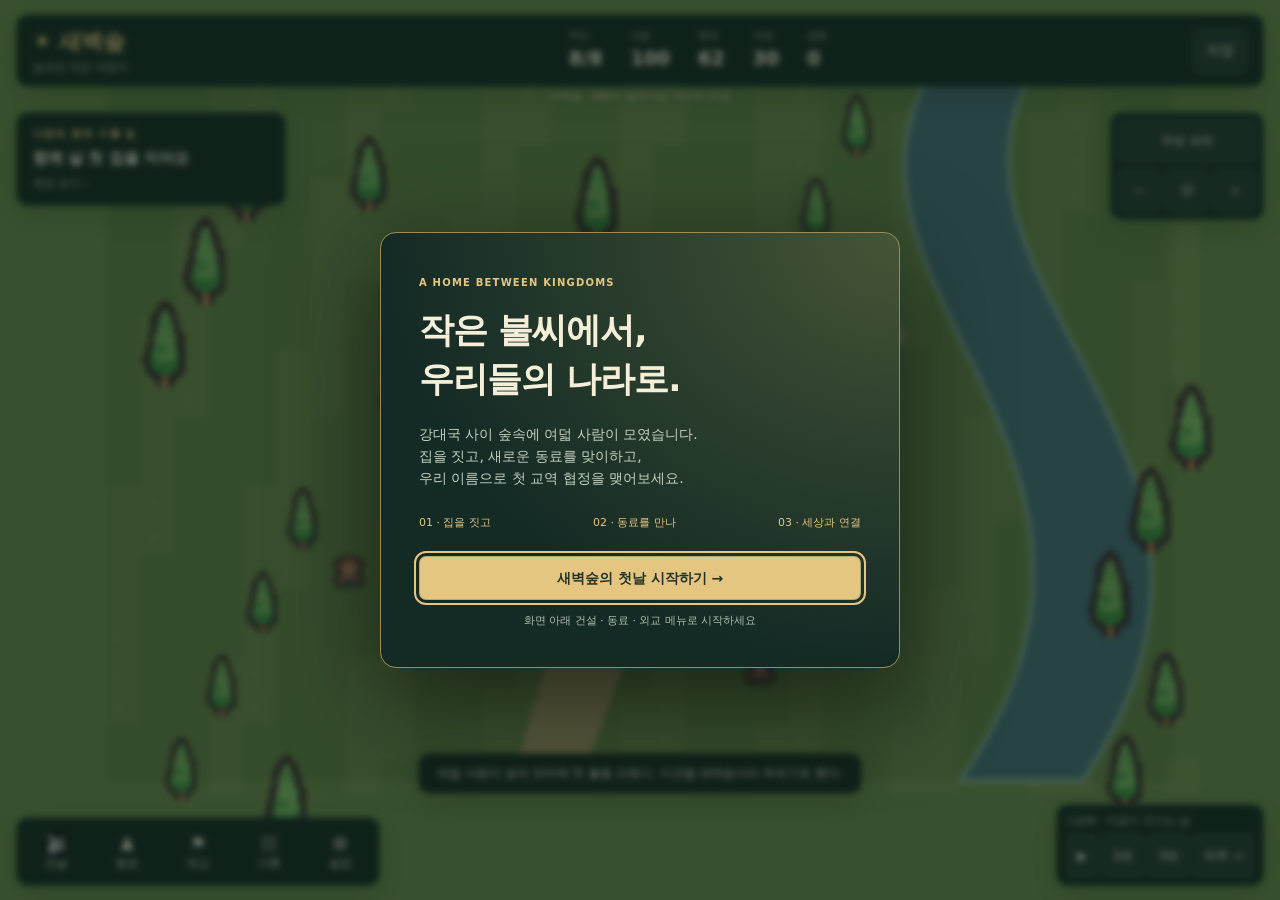
==== commit 066d2cde: "Add fullscreen frontier village chapter with companions and trade" ====
--- a/index.html
+++ b/index.html
@@ -1,6 +1,7 @@
 <!doctype html>
 <html lang="ko">
 <head>
+<script src="js/frontier-entry.js"></script>
 <meta charset="utf-8"><meta name="viewport" content="width=device-width,initial-scale=1,viewport-fit=cover"><meta name="theme-color" content="#151f19">
 <title>살아있는 왕국 — Living World</title>
 <style>
